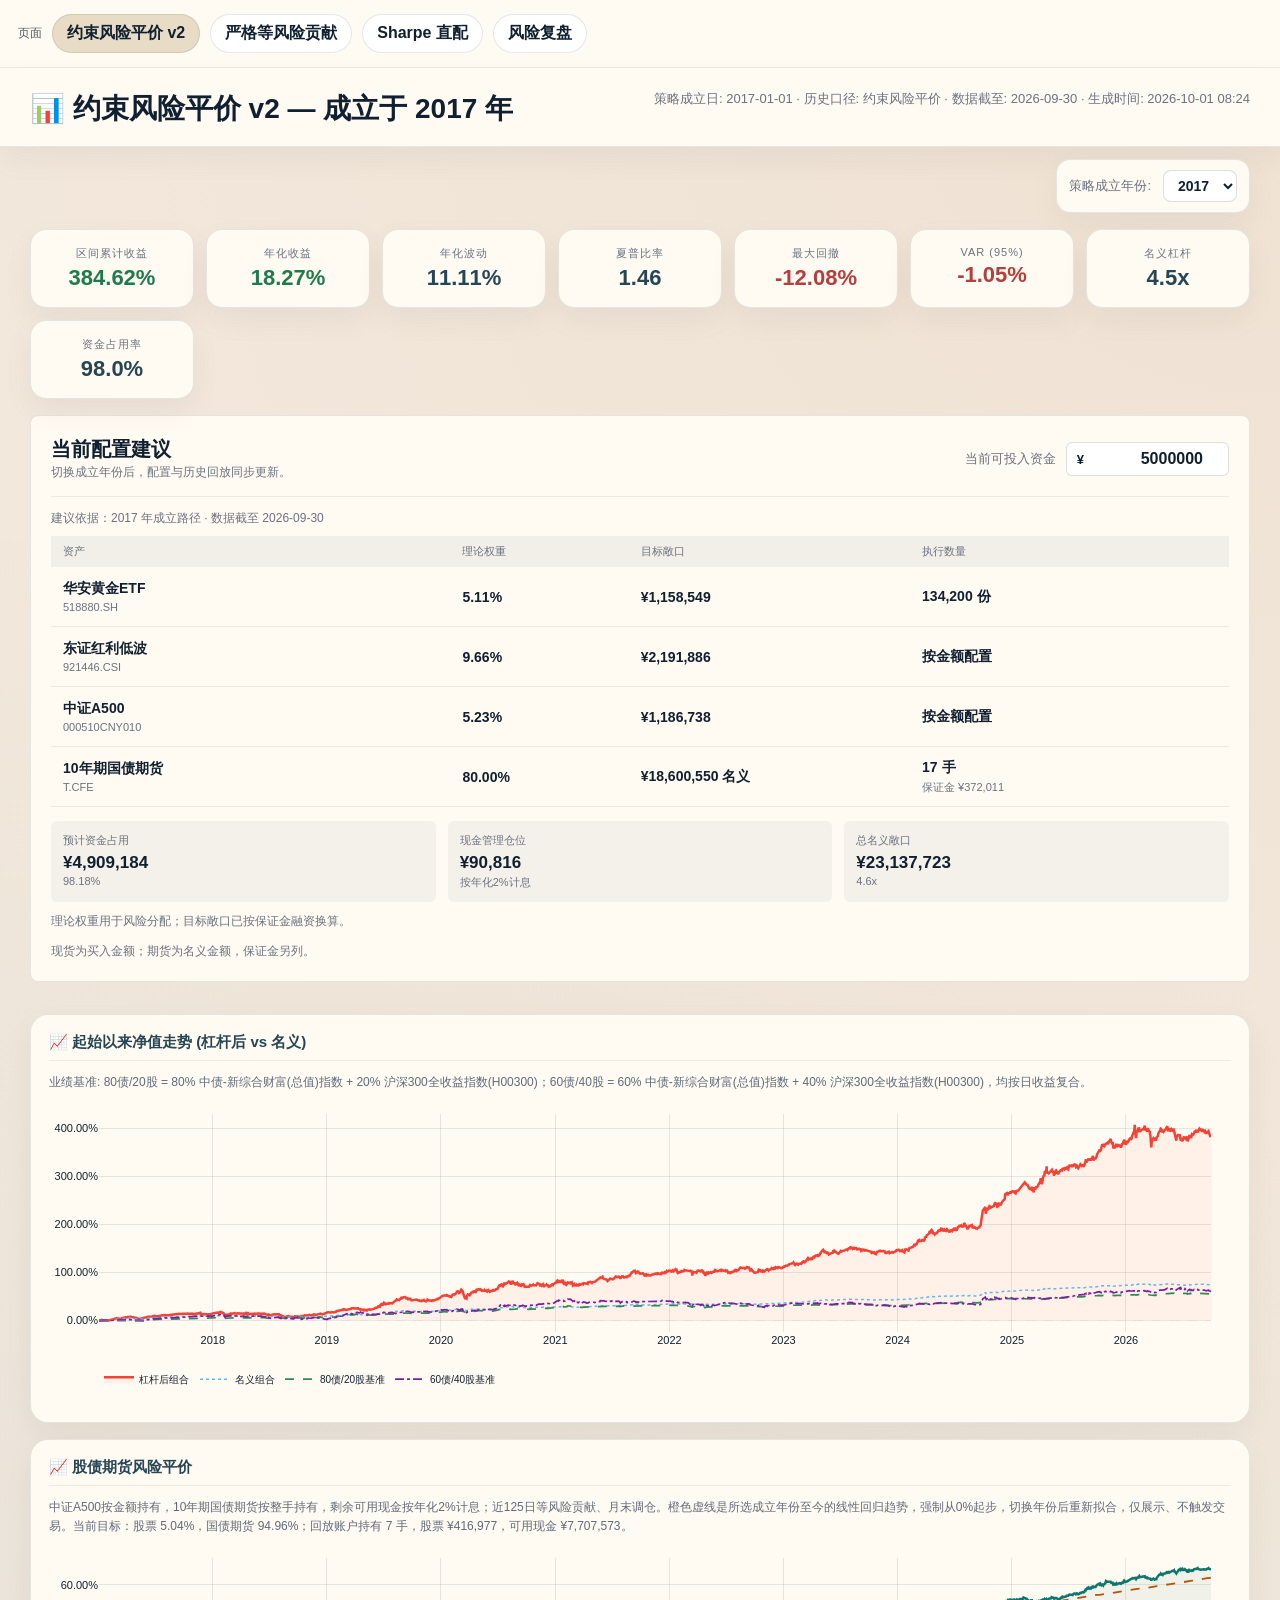
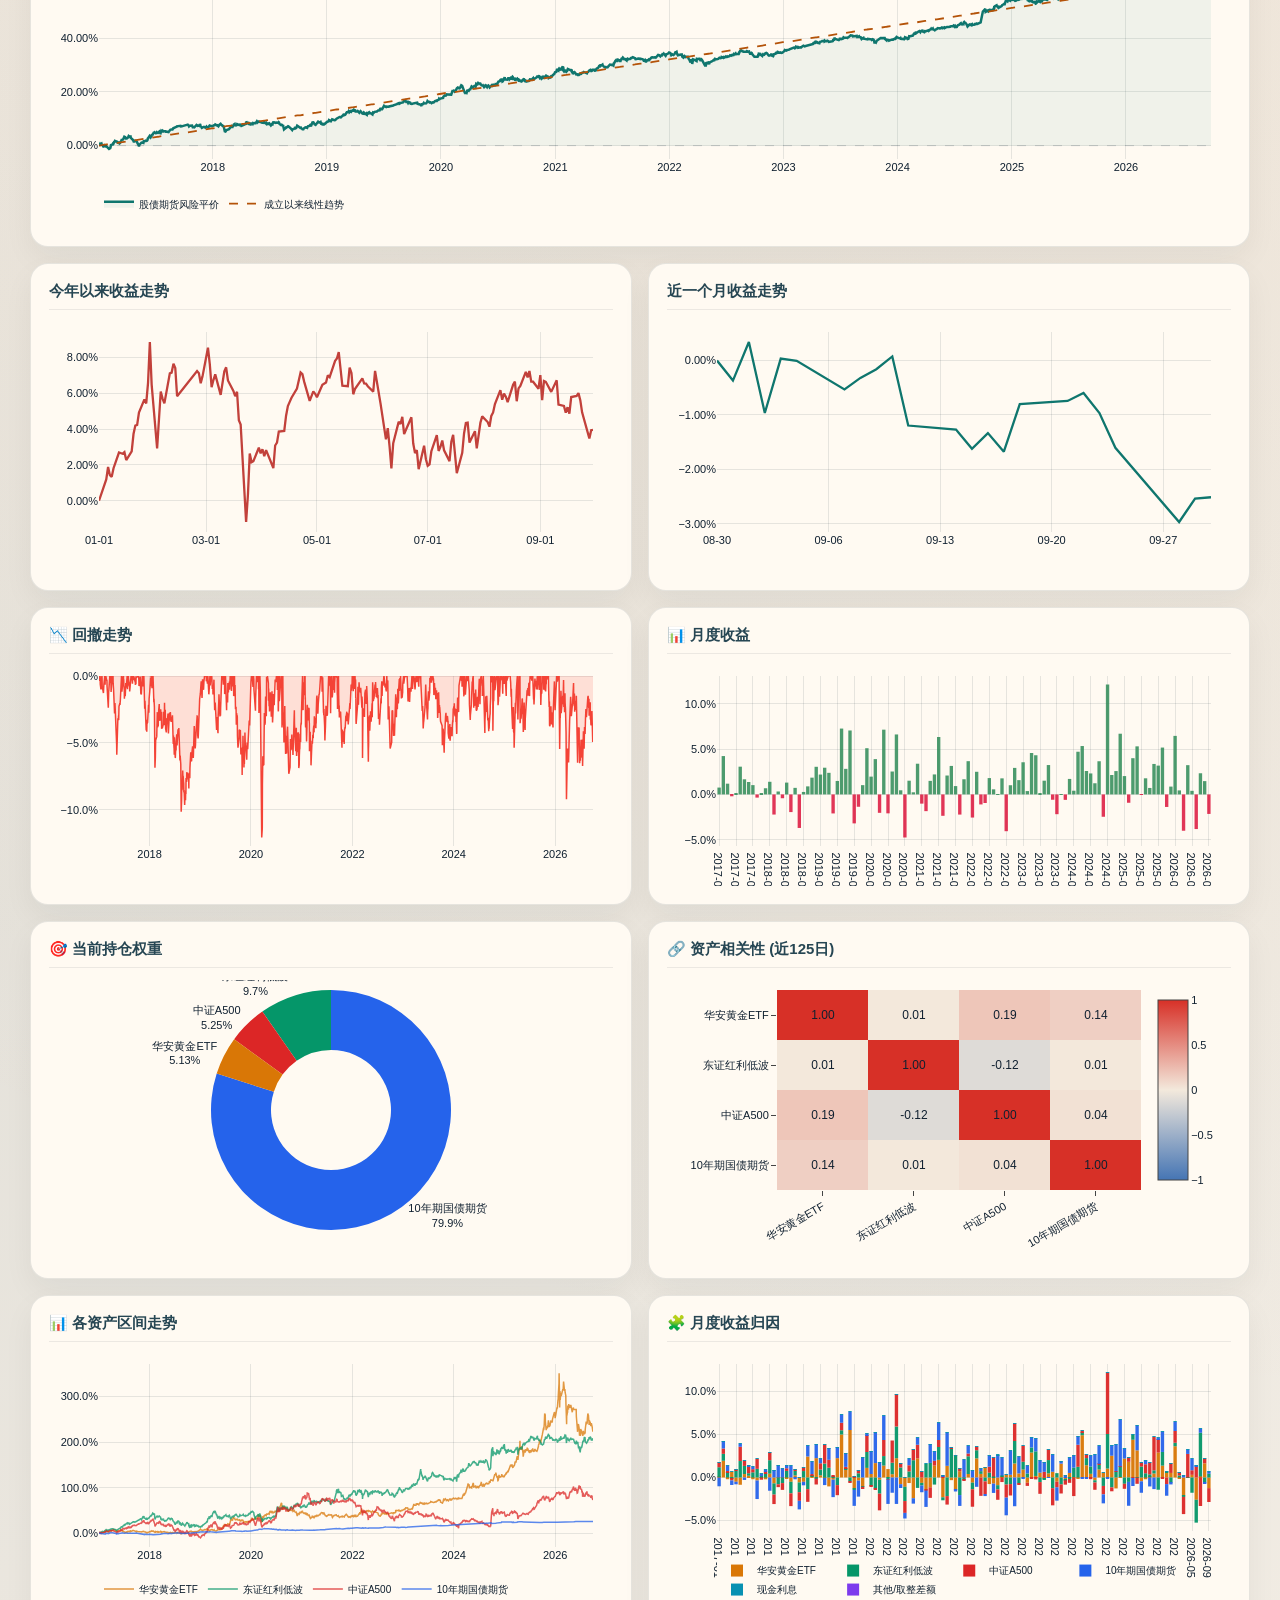
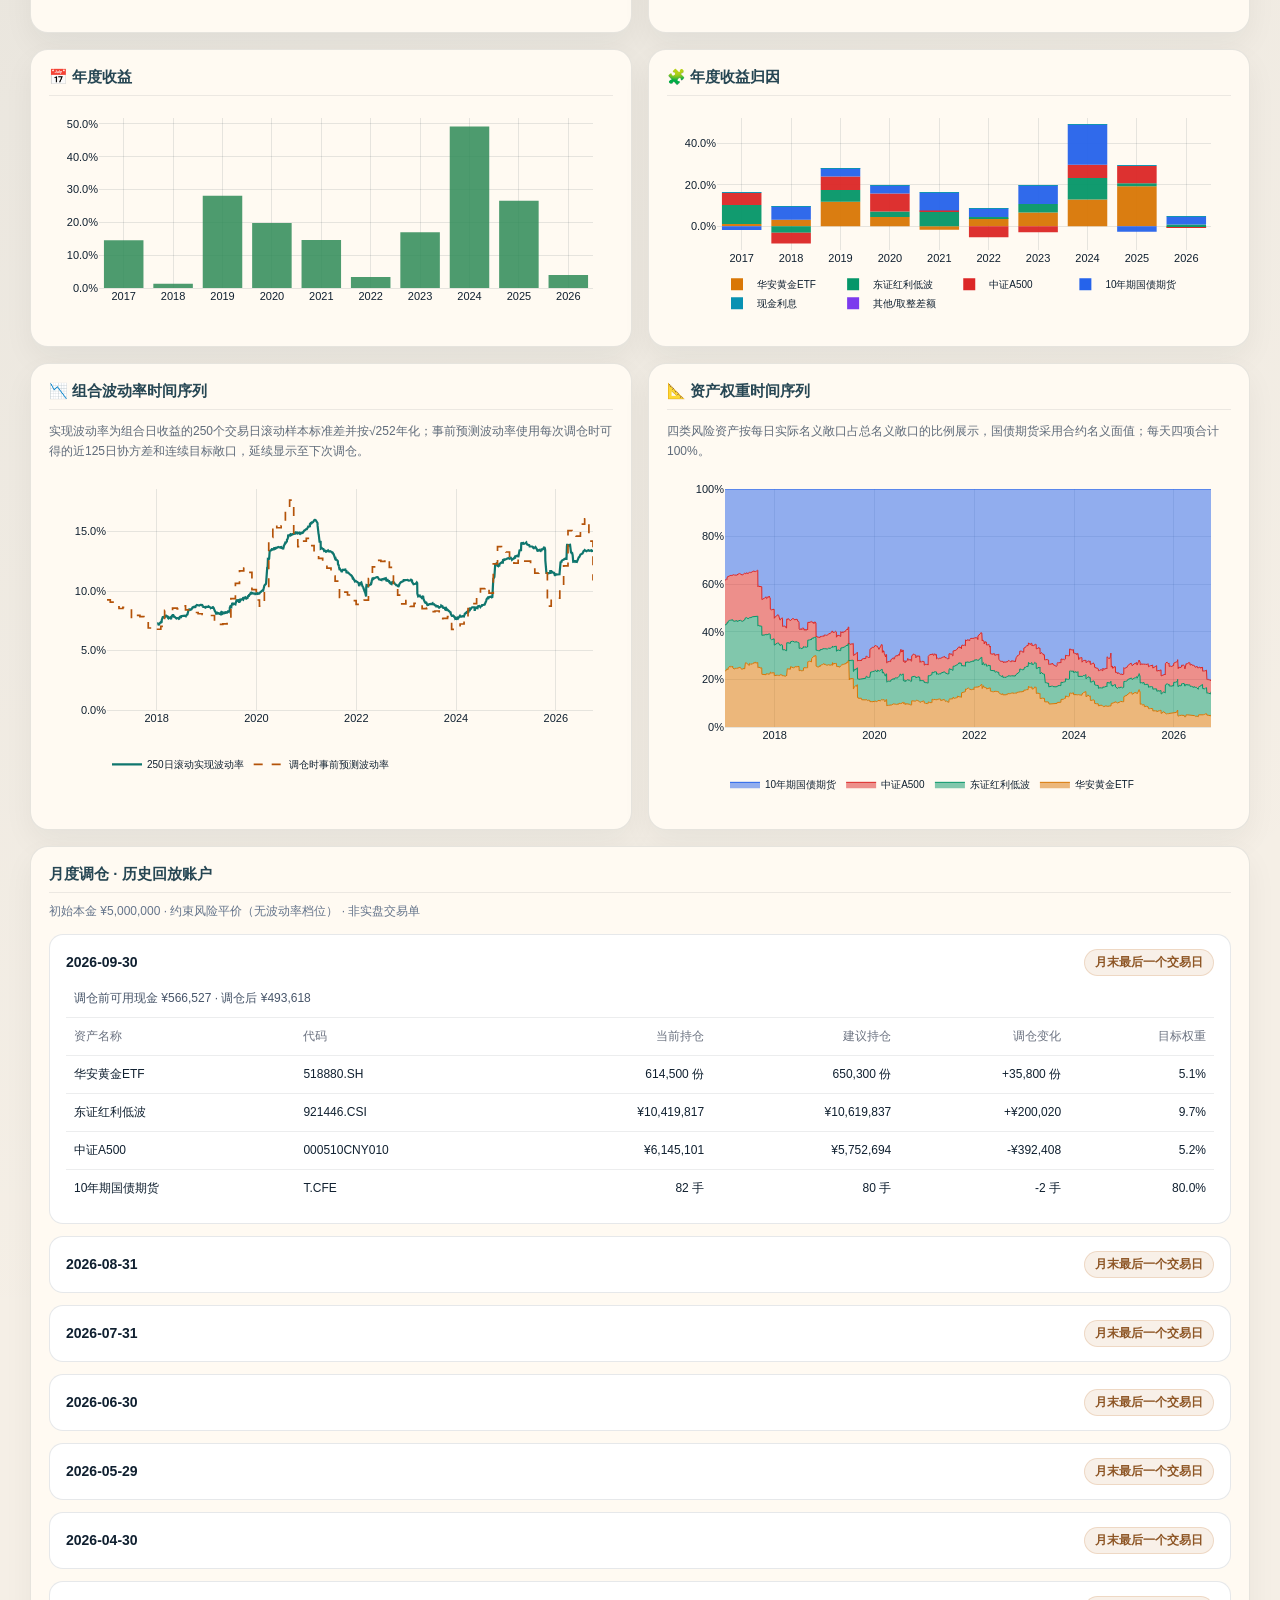
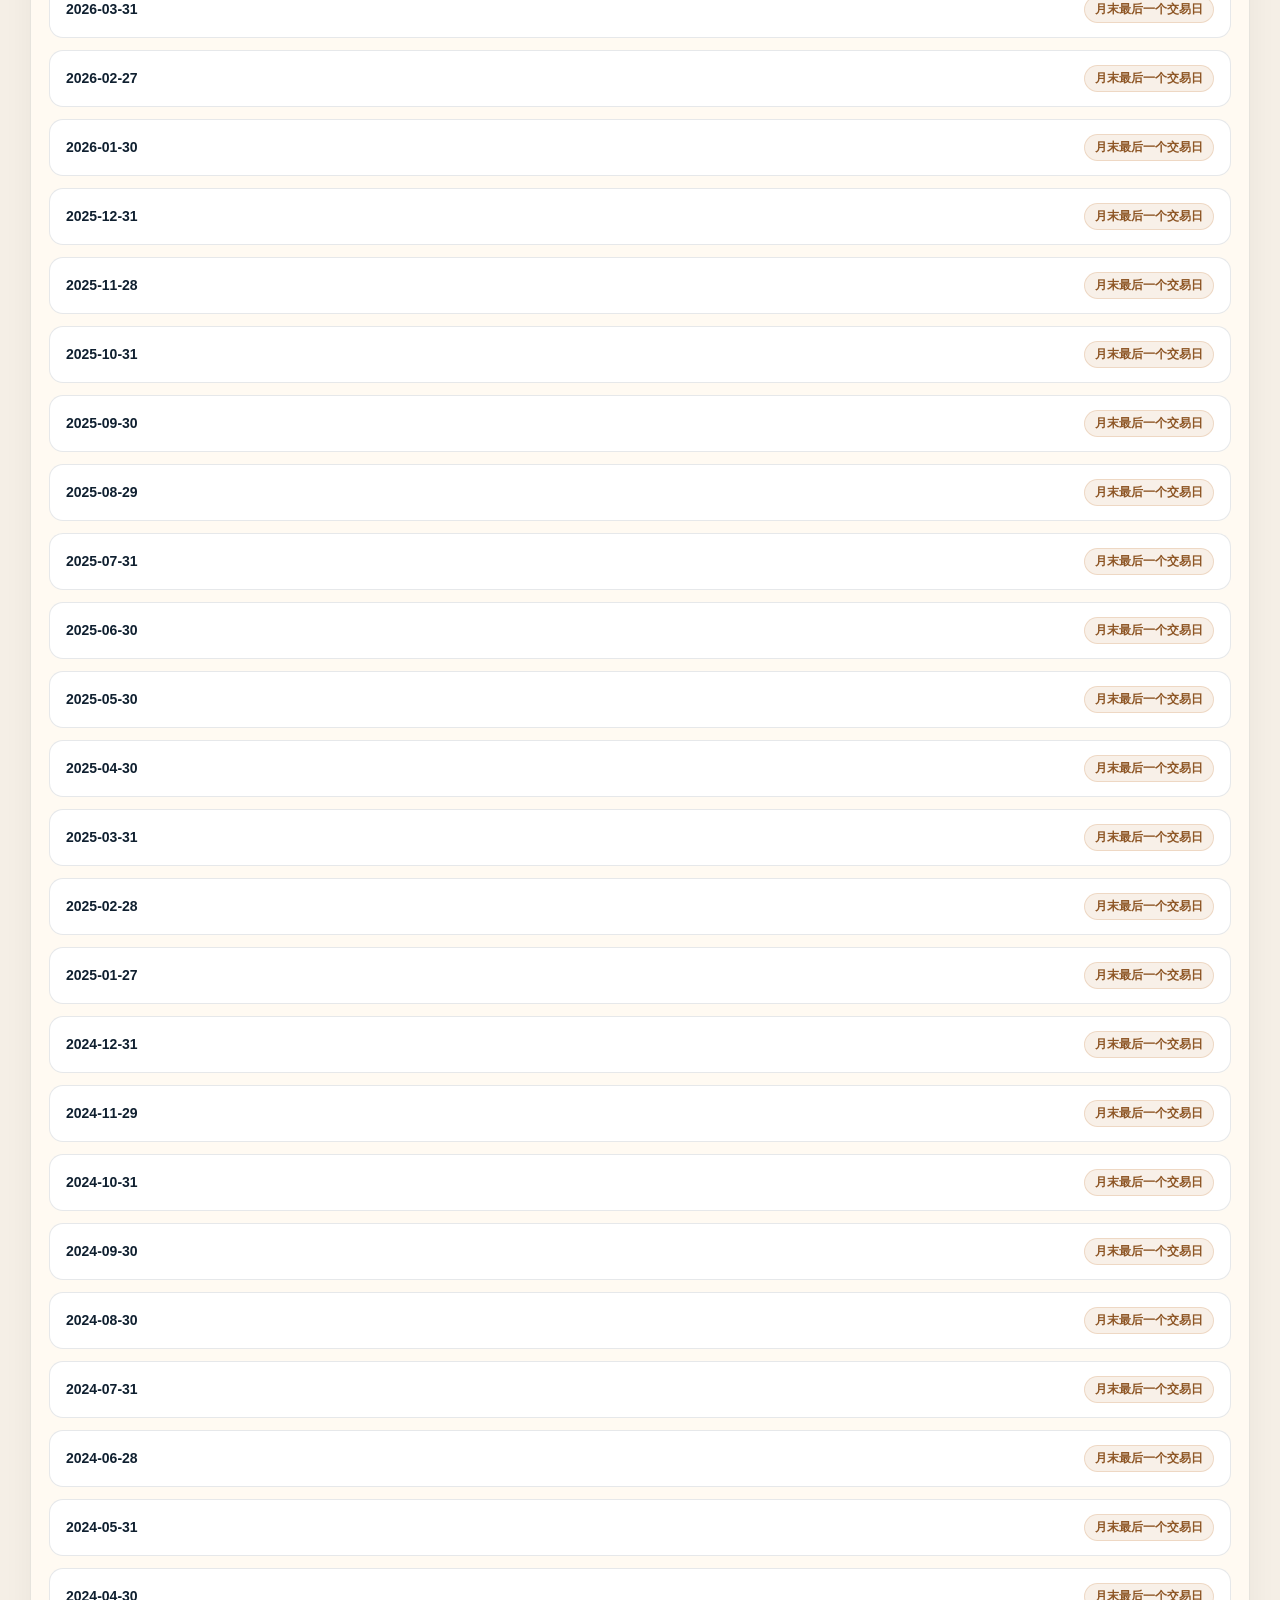
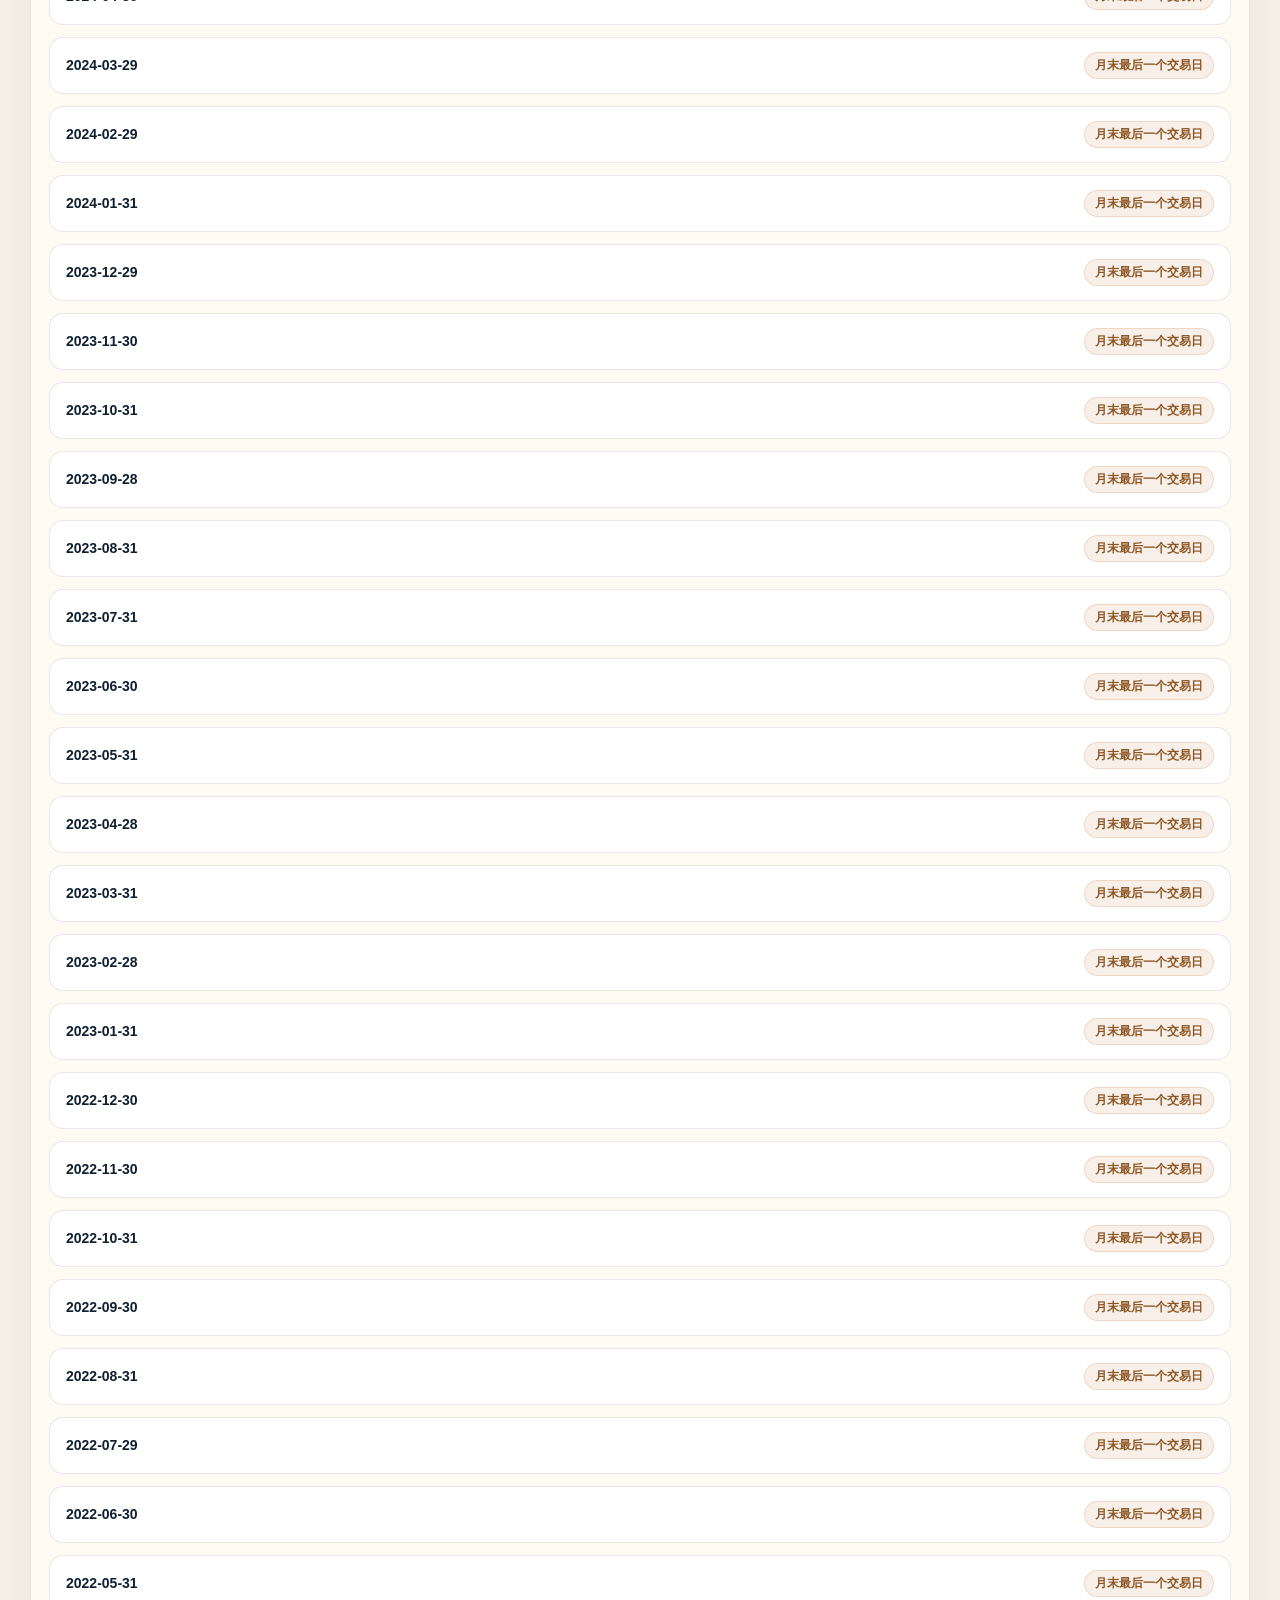
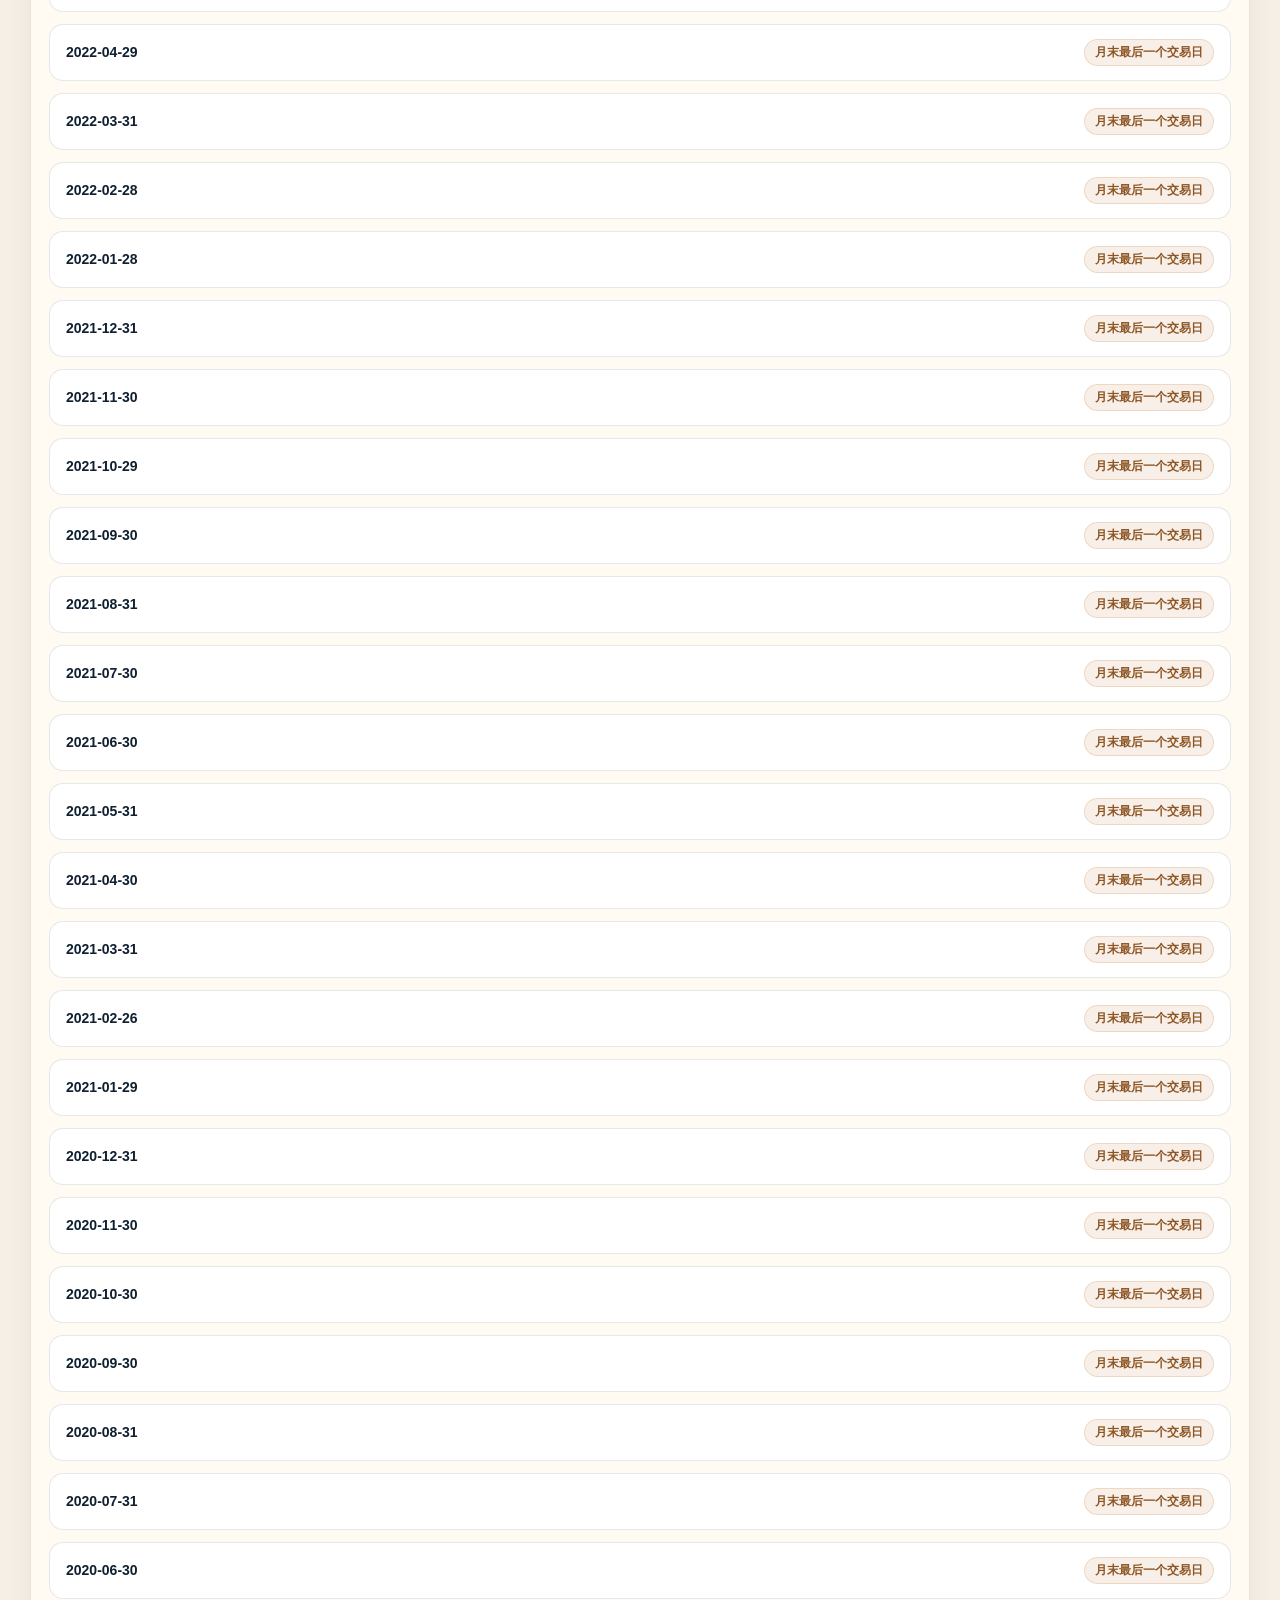
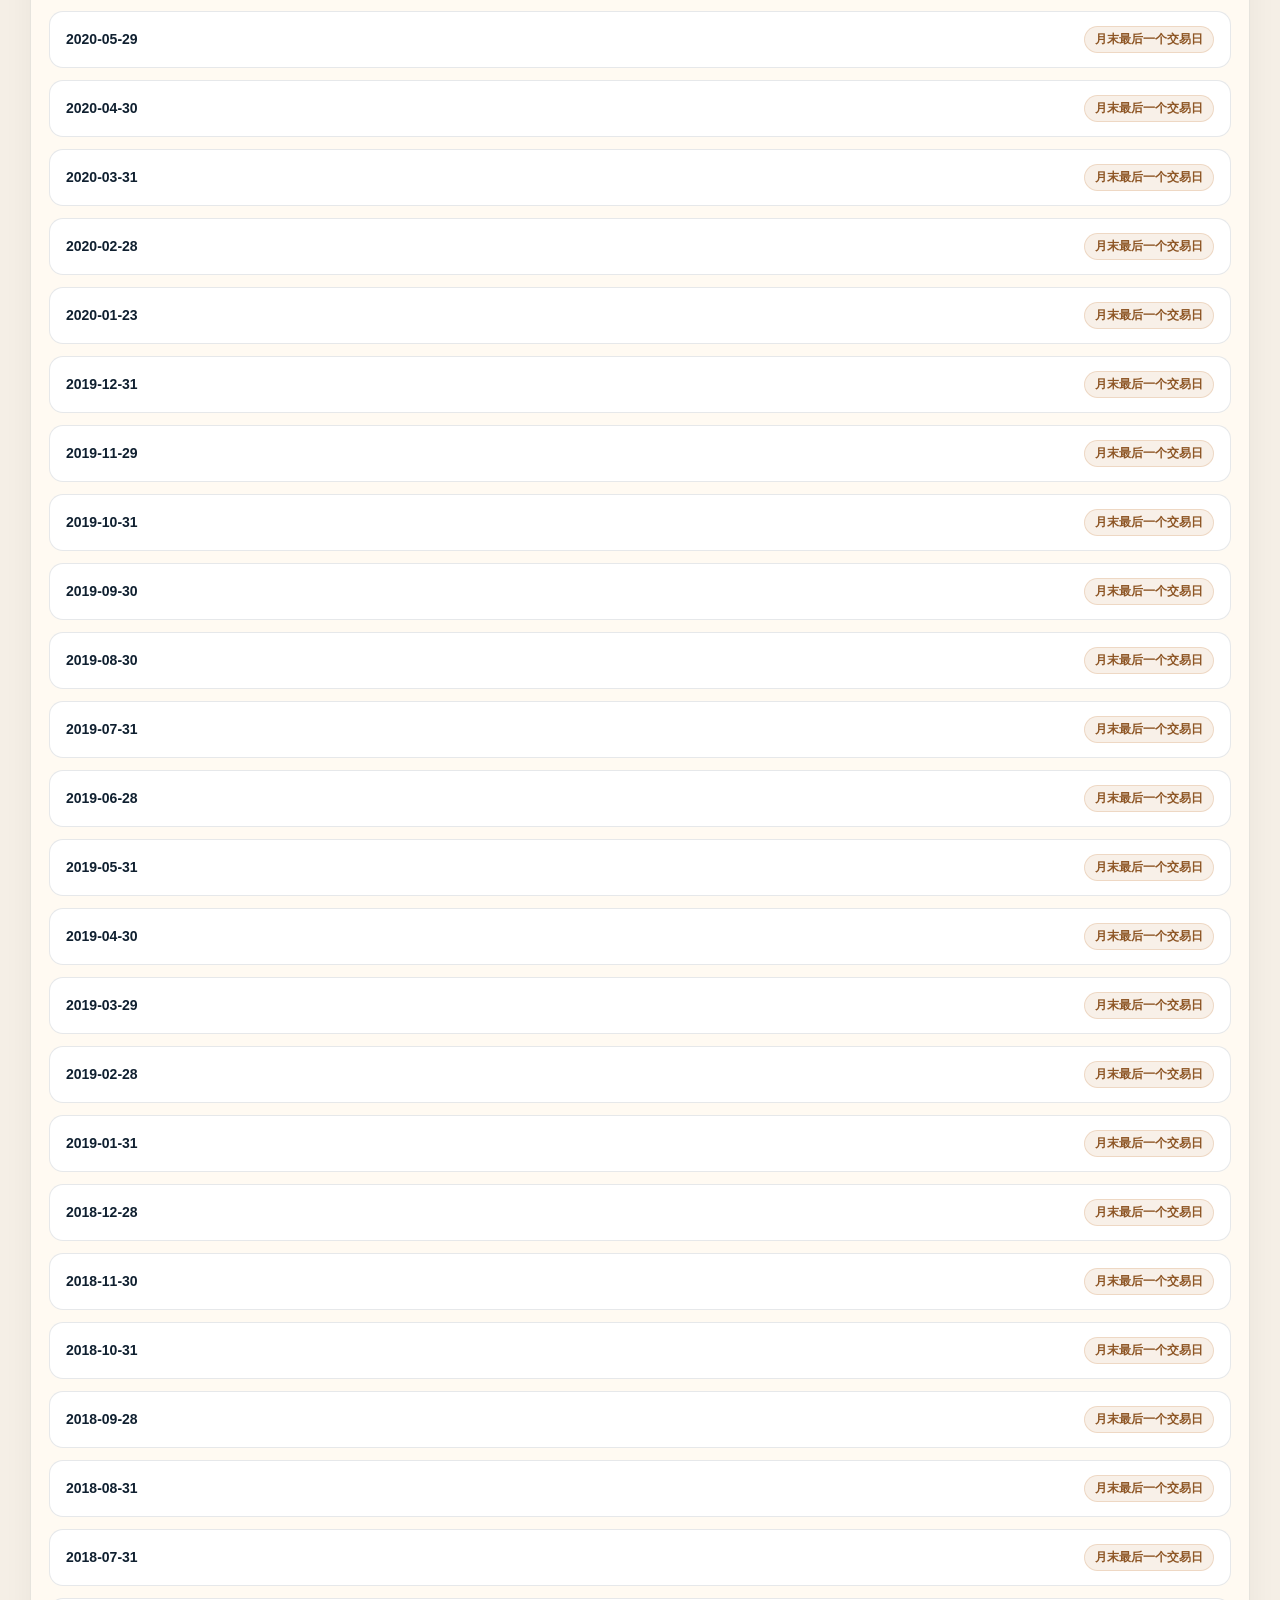
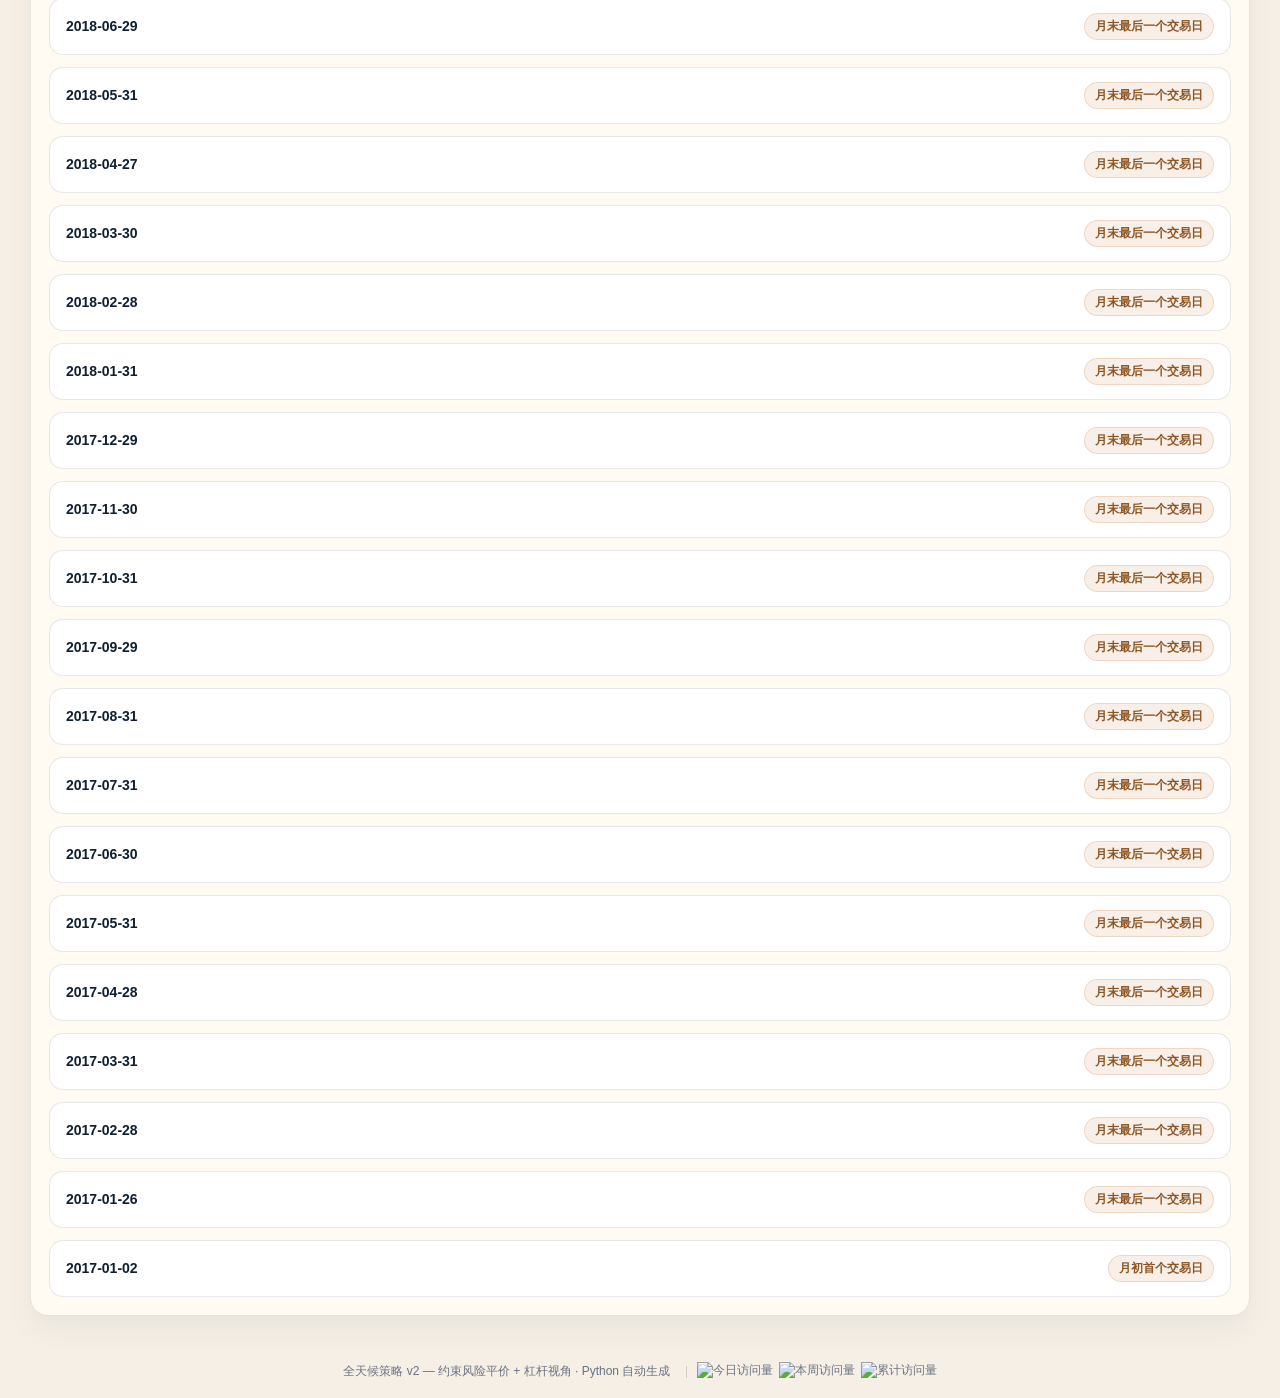
==== index.html @ e9e264de "Publish_AllWeather_dashboard" ====
<!DOCTYPE html>
<html lang="zh-CN">
<head>
    <meta charset="UTF-8">
    <link rel="icon" href="data:,">
    <meta name="viewport" content="width=device-width, initial-scale=1.0">
    <title>约束风险平价 — 成立于 2017 年</title>
    <link rel="preconnect" href="https://cdn.plot.ly" crossorigin>
    <script src="https://cdn.plot.ly/plotly-2.27.0.min.js" defer></script>
    <style>
        * { margin: 0; padding: 0; box-sizing: border-box; }
        body {
            font-family: -apple-system, BlinkMacSystemFont, 'Segoe UI', 'Microsoft YaHei', sans-serif;
            background:
                radial-gradient(circle at top right, rgba(188,108,37,.10), transparent 24%),
                radial-gradient(circle at left 20%, rgba(38,70,83,.08), transparent 20%),
                #f5efe6;
            color: #102030;
            min-height: 100vh;
            max-width: 100%;
            overflow-x: hidden;
        }
        .header {
            background: #fffaf2;
            padding: 22px 30px 18px;
            border-bottom: 1px solid rgba(16,32,48,0.10);
            display: flex;
            justify-content: space-between;
            align-items: flex-start;
            gap: 16px;
            flex-wrap: wrap;
            box-shadow: 0 12px 30px rgba(16,32,48,.05);
        }
        .header h1 {
            font-size: 28px;
            font-weight: 700;
            color: #102030;
        }
        .header .date {
            color: #6b7280;
            font-size: 13px;
        }
        .metrics-bar {
            display: grid;
            grid-template-columns: repeat(auto-fit, minmax(160px, 1fr));
            gap: 12px;
            padding: 16px 30px;
            background: transparent;
        }
        .dashboard-loading {
            margin: 0 30px 12px;
            padding: 10px 12px;
            border-left: 3px solid #264653;
            background: rgba(255,250,242,0.82);
            color: #52606d;
            font-size: 13px;
        }
        .metric {
            background: #fffaf2;
            border: 1px solid rgba(16,32,48,0.10);
            border-radius: 16px;
            padding: 16px;
            text-align: center;
            transition: transform 0.2s, border-color 0.2s, box-shadow 0.2s;
            box-shadow: 0 12px 30px rgba(16,32,48,.05);
        }
        .metric:hover {
            transform: translateY(-2px);
            border-color: rgba(188,108,37,.22);
            box-shadow: 0 16px 36px rgba(16,32,48,.07);
        }
        .metric .label {
            font-size: 11px;
            color: #6b7280;
            text-transform: uppercase;
            letter-spacing: 1px;
            margin-bottom: 4px;
        }
        .metric .value {
            font-size: 22px;
            font-weight: 700;
        }
        .metric .value.positive { color: #1f7a4c; }
        .metric .value.negative { color: #b43f3f; }
        .metric .value.neutral { color: #264653; }
        .dashboard {
            display: grid;
            grid-template-columns: minmax(0, 1fr) minmax(0, 1fr);
            gap: 16px;
            padding: 16px 30px 30px;
        }
        .card {
            background: #fffaf2;
            border: 1px solid rgba(16,32,48,0.10);
            border-radius: 18px;
            padding: 18px;
            overflow: hidden;
            transition: border-color 0.2s, box-shadow 0.2s;
            box-shadow: 0 12px 30px rgba(16,32,48,.05);
            min-width: 0;
        }
        .card:hover {
            border-color: rgba(188,108,37,.22);
            box-shadow: 0 16px 36px rgba(16,32,48,.07);
        }
        .card.full-width {
            grid-column: span 2;
        }
        .card h3 {
            font-size: 15px;
            font-weight: 600;
            color: #264653;
            margin-bottom: 12px;
            padding-bottom: 8px;
            border-bottom: 1px solid rgba(16,32,48,0.08);
        }
        .plotly-chart { width: 100%; min-width: 0; max-width: 100%; }
        .weight-history-chart { min-height: 340px; }
        .volatility-history-chart { min-height: 320px; }
        .dashboard > #rebalance-section {
            grid-column: 1 / -1;
            min-width: 0;
        }
        .chart-note {
            margin: 0 0 10px;
            color: #5f6b7a;
            font-size: 12px;
            line-height: 1.6;
        }
        .allocation-panel {
            margin: 0 30px 16px;
            padding: 20px;
            background: #fffaf2;
            border: 1px solid rgba(16,32,48,0.10);
            border-radius: 8px;
        }
        .allocation-toolbar {
            display: flex;
            justify-content: space-between;
            align-items: center;
            gap: 20px;
            padding-bottom: 14px;
            border-bottom: 1px solid rgba(16,32,48,0.08);
        }
        .allocation-toolbar h2 {
            font-size: 20px;
            color: #102030;
        }
        .allocation-subtitle,
        .allocation-meta,
        .allocation-note {
            color: #6b7280;
            font-size: 12px;
            line-height: 1.6;
        }
        .capital-input-label {
            display: flex;
            align-items: center;
            gap: 10px;
            color: #6b7280;
            font-size: 13px;
            white-space: nowrap;
        }
        .capital-input-wrap {
            display: flex;
            align-items: center;
            gap: 4px;
            padding: 7px 10px;
            background: #fff;
            border: 1px solid rgba(16,32,48,0.14);
            border-radius: 6px;
            color: #102030;
            font-weight: 700;
        }
        .capital-input-wrap input {
            width: 130px;
            border: 0;
            outline: 0;
            color: #102030;
            background: transparent;
            text-align: right;
            font-size: 16px;
            font-weight: 700;
        }
        .allocation-meta {
            padding: 12px 0 8px;
        }
        .volatility-control {
            display: flex;
            align-items: center;
            gap: 12px;
            padding-top: 14px;
        }
        .volatility-control-label {
            color: #6b7280;
            font-size: 12px;
            white-space: nowrap;
        }
        .volatility-segments {
            display: inline-grid;
            grid-template-columns: repeat(5, minmax(54px, auto));
            gap: 4px;
            padding: 4px;
            border: 1px solid rgba(16,32,48,0.12);
            border-radius: 7px;
            background: rgba(38,70,83,0.04);
        }
        .volatility-segments button {
            min-height: 32px;
            padding: 5px 10px;
            border: 0;
            border-radius: 5px;
            background: transparent;
            color: #52606d;
            font-size: 12px;
            font-weight: 600;
            cursor: pointer;
        }
        .volatility-segments button:hover {
            background: rgba(255,255,255,0.78);
        }
        .volatility-segments button.active {
            background: #264653;
            color: #fff;
            box-shadow: 0 2px 6px rgba(16,32,48,0.16);
        }
        .allocation-head,
        .allocation-row {
            display: grid;
            grid-template-columns: minmax(170px, 1.3fr) minmax(90px, .55fr) minmax(150px, .9fr) minmax(150px, 1fr);
            gap: 16px;
            align-items: center;
        }
        .allocation-head {
            padding: 8px 12px;
            background: rgba(38,70,83,0.06);
            color: #6b7280;
            font-size: 11px;
        }
        .allocation-row {
            min-height: 60px;
            padding: 10px 12px;
            border-bottom: 1px solid rgba(16,32,48,0.08);
        }
        .allocation-asset,
        .allocation-cell {
            min-width: 0;
        }
        .allocation-asset strong,
        .allocation-cell strong {
            display: block;
            color: #102030;
            font-size: 14px;
        }
        .allocation-asset span,
        .allocation-execution span {
            display: block;
            margin-top: 3px;
            color: #6b7280;
            font-size: 11px;
            font-weight: 400;
        }
        .allocation-summary {
            display: grid;
            grid-template-columns: repeat(3, 1fr);
            gap: 12px;
            margin-top: 14px;
        }
        .allocation-summary.with-volatility {
            grid-template-columns: repeat(4, 1fr);
        }
        .allocation-summary > div {
            padding: 12px;
            background: rgba(38,70,83,0.05);
            border-radius: 6px;
        }
        .allocation-summary span,
        .allocation-summary small {
            display: block;
            color: #6b7280;
            font-size: 11px;
        }
        .allocation-summary strong {
            display: inline-block;
            margin: 5px 6px 2px 0;
            color: #102030;
            font-size: 17px;
        }
        .allocation-note {
            margin-top: 10px;
        }
        .footer {
            text-align: center;
            padding: 16px;
            color: #6b7280;
            font-size: 12px;
        }
        .rebalance-list {
            display: flex;
            flex-direction: column;
            gap: 12px;
        }
        .rebalance-context {
            margin: -2px 0 14px;
            color: #64748b;
            font-size: 12px;
        }
        .rebalance-cash {
            padding: 0 8px 10px;
            color: #475569;
            font-size: 12px;
        }
        .rebalance-entry {
            border: 1px solid rgba(16,32,48,0.10);
            border-radius: 14px;
            background: #fff;
            overflow: hidden;
        }
        .rebalance-entry summary {
            list-style: none;
            cursor: pointer;
            display: flex;
            justify-content: space-between;
            align-items: center;
            gap: 12px;
            padding: 14px 16px;
            font-size: 14px;
            font-weight: 600;
            color: #102030;
        }
        .rebalance-entry summary::-webkit-details-marker {
            display: none;
        }
        .rebalance-trigger {
            font-size: 12px;
            color: #8d5524;
            background: rgba(188,108,37,0.10);
            border: 1px solid rgba(188,108,37,0.18);
            border-radius: 999px;
            padding: 4px 10px;
            white-space: nowrap;
        }
        .rebalance-content {
            padding: 0 16px 16px;
            max-width: 100%;
            overflow-x: auto;
            -webkit-overflow-scrolling: touch;
        }
        .rebalance-table {
            width: 100%;
            border-collapse: collapse;
            font-size: 12px;
        }
        .rebalance-table th,
        .rebalance-table td {
            padding: 10px 8px;
            border-top: 1px solid rgba(16,32,48,0.08);
            text-align: right;
            white-space: nowrap;
        }
        .rebalance-table th {
            color: #6b7280;
            font-weight: 500;
        }
        .rebalance-table td:first-child,
        .rebalance-table td:nth-child(2),
        .rebalance-table th:first-child,
        .rebalance-table th:nth-child(2) {
            text-align: left;
        }
        .empty-state {
            color: #6b7280;
            font-size: 13px;
        }
        @media (max-width: 900px) {
            .decision-stack {
                display: flex;
                flex-direction: column;
            }
            .decision-stack .header { order: 1; }
            .decision-stack .year-control-row { order: 2; }
            .decision-stack .allocation-panel { order: 3; }
            .decision-stack .dashboard-loading { order: 4; }
            .decision-stack .metrics-bar { order: 5; }
            .header {
                padding: 12px 16px 10px;
                gap: 4px;
            }
            .header h1 {
                font-size: 22px;
                line-height: 1.25;
            }
            .header .date {
                display: none;
            }
            .year-control-row {
                padding: 8px 16px 0 !important;
            }
            .year-control-row > div {
                padding: 6px 10px !important;
            }
            .dashboard {
                grid-template-columns: minmax(0, 1fr);
                padding: 16px;
            }
            .metrics-bar {
                padding: 16px;
            }
            .card.full-width {
                grid-column: auto;
            }
            .allocation-panel {
                margin: 8px 16px 0;
                padding: 12px 16px;
            }
            .allocation-toolbar {
                align-items: flex-start;
                flex-direction: column;
                gap: 8px;
                padding-bottom: 8px;
            }
            .allocation-toolbar h2 {
                font-size: 18px;
            }
            .allocation-subtitle {
                display: none;
            }
            .capital-input-label {
                width: 100%;
                justify-content: space-between;
            }
            .allocation-head {
                display: none;
            }
            .volatility-control {
                align-items: stretch;
                flex-direction: column;
                gap: 6px;
            }
            .volatility-segments {
                width: 100%;
                grid-template-columns: repeat(5, minmax(0, 1fr));
            }
            .volatility-segments button {
                min-width: 0;
                padding: 5px 3px;
            }
            .allocation-row {
                grid-template-columns: minmax(88px, 1.15fr) repeat(3, minmax(0, 1fr));
                gap: 6px;
                min-height: 48px;
                padding: 6px 2px;
            }
            .allocation-asset {
                grid-column: auto;
            }
            .allocation-asset strong,
            .allocation-cell strong {
                font-size: 11px;
                line-height: 1.25;
            }
            .allocation-asset span,
            .allocation-execution span {
                font-size: 9px;
            }
            .allocation-cell::before {
                content: attr(data-label);
                display: block;
                margin-bottom: 3px;
                color: #6b7280;
                font-size: 9px;
            }
            .allocation-summary {
                grid-template-columns: 1fr;
            }
            .allocation-summary.with-volatility {
                grid-template-columns: repeat(2, minmax(0, 1fr));
            }
        }
    </style>
<link rel="stylesheet" href="assets/visitor-stats.css" data-site-visitor-stats-style="v1">
</head>
<body>

<div class="strategy-variant-nav" style="display:flex;gap:10px;align-items:center;flex-wrap:wrap;padding:14px 18px;background:#fffaf2;color:#102030;border-bottom:1px solid rgba(16,32,48,.08);box-shadow:0 10px 24px rgba(16,32,48,.04);">
  <span style="font-size:12px;opacity:.72;">页面</span>
  <a href="./" style="text-decoration:none;padding:8px 14px;border-radius:999px;background:#e9dcc6;border:1px solid rgba(16,32,48,.10);color:#102030;font-weight:600;">约束风险平价 v2</a>
  <a href="./strict-risk-parity/" style="text-decoration:none;padding:8px 14px;border-radius:999px;background:#fff;border:1px solid rgba(16,32,48,.10);color:#102030;font-weight:600;">严格等风险贡献</a>
  <a href="./sharpe/" style="text-decoration:none;padding:8px 14px;border-radius:999px;background:#fff;border:1px solid rgba(16,32,48,.10);color:#102030;font-weight:600;">Sharpe 直配</a>
  <a href="./risk-review/" style="text-decoration:none;padding:8px 14px;border-radius:999px;background:#fff;border:1px solid rgba(16,32,48,.10);color:#102030;font-weight:600;">风险复盘</a>
</div>


<div class="decision-stack">
<div class="header">
    <h1 id="dashboard-title">📊 约束风险平价 v2 — 成立于 2017 年</h1>
    <div id="dashboard-date" class="date">
        策略成立日: 2017-01-01 · 数据截至: 2026-09-30 · 生成时间: 2026-10-01 08:24
    </div>
</div>

<div class="year-control-row" style="padding: 12px 30px 0; display: flex; justify-content: flex-end;">
    <div style="display: flex; align-items: center; gap: 12px; background: #fffaf2; border: 1px solid rgba(16,32,48,0.10); border-radius: 14px; padding: 10px 12px; box-shadow: 0 12px 30px rgba(16,32,48,.05);">
        <span style="color: #6b7280; font-size: 13px;">策略成立年份:</span>
        <select id="calc-year" style="background: #fff; border: 1px solid rgba(16,32,48,0.14); color: #102030; padding: 6px 10px; border-radius: 8px; font-size: 14px; font-weight: 700;">
            <option value="2017" selected>2017</option><option value="2018" >2018</option><option value="2019" >2019</option><option value="2020" >2020</option><option value="2021" >2021</option><option value="2022" >2022</option><option value="2023" >2023</option><option value="2024" >2024</option><option value="2025" >2025</option><option value="2026" >2026</option>
        </select>
    </div>
</div>

<div id="metrics-section" class="metrics-bar">
    <div class="metric">
        <div class="label">区间累计收益</div>
        <div class="value positive">0.99%</div>
    </div>
    <div class="metric">
        <div class="label">年化收益</div>
        <div class="value positive">1.37%</div>
    </div>
    <div class="metric">
        <div class="label">年化波动</div>
        <div class="value neutral">13.84%</div>
    </div>
    <div class="metric">
        <div class="label">夏普比率</div>
        <div class="value neutral">-0.05</div>
    </div>
    <div class="metric">
        <div class="label">最大回撤</div>
        <div class="value negative">-9.10%</div>
    </div>
    <div class="metric">
        <div class="label">VaR (95%)</div>
        <div class="value negative">-1.26%</div>
    </div>
    <div class="metric">
        <div class="label">名义杠杆</div>
        <div class="value neutral">4.6x</div>
    </div>
    <div class="metric">
        <div class="label">资金占用率</div>
        <div class="value neutral">98.1%</div>
    </div>
</div>
<div id="dashboard-loading" class="dashboard-loading" hidden>正在加载历史数据...</div>


<section class="allocation-panel">
    <div class="allocation-toolbar">
        <div>
            <h2>当前配置建议</h2>
            <div class="allocation-subtitle">切换成立年份后，配置与历史回放同步更新。</div>
        </div>
        <label class="capital-input-label">
            <span>当前可投入资金</span>
            <span class="capital-input-wrap">¥ <input id="calc-capital" type="number" min="1" step="10000" value="5000000"></span>
        </label>
    </div>

    <div id="calc-meta" class="allocation-meta"></div>
    <div class="allocation-head">
        <span>资产</span><span>理论权重</span><span>目标敞口</span><span>执行数量</span>
    </div>
    <div id="calc-results"></div>
    <div class="allocation-summary ">
        <div><span>预计资金占用</span><strong id="calc-margin-occupy">¥0</strong><small id="calc-margin-ratio">0%</small></div>
        <div><span>现金管理仓位</span><strong id="calc-remaining-cash">¥0</strong><small>按年化2%计息</small></div>
        <div><span>总名义敞口</span><strong id="calc-total-nominal">¥0</strong><small id="calc-nominal-leverage">0.0x</small></div>

    </div>
    <div class="allocation-note">理论权重用于风险分配；目标敞口已按保证金融资换算。</div>
    <div class="allocation-note">现货为买入金额；期货为名义金额，保证金另列。</div>

</section>

</div>

<div class="dashboard">
    <!-- 1. 净值曲线 -->
    <div class="card full-width">
        <h3>📈 起始以来净值走势 (杠杆后 vs 名义)</h3>
        <div id="benchmark-note" style="font-size: 12px; line-height: 1.6; color: #5f6b7a; margin: 2px 0 12px 0;">业绩基准: 80债/20股 = 80% 中债-新综合财富(总值)指数 + 20% 沪深300全收益指数(H00300)；60债/40股 = 60% 中债-新综合财富(总值)指数 + 40% 沪深300全收益指数(H00300)，均按日收益复合。</div>
        <div id="chart-nav" class="plotly-chart"></div>
    </div>

    <div class="card full-width">
        <h3>📈 股债期货风险平价</h3>
        <div id="equity-bond-futures-note" style="font-size: 12px; line-height: 1.6; color: #5f6b7a; margin: 2px 0 12px 0;"></div>
        <div id="chart-equity-bond-futures" class="plotly-chart"></div>
    </div>

    <div class="card">
        <h3>今年以来收益走势</h3>
        <div id="chart-ytd-return" class="plotly-chart"></div>
    </div>
    <div class="card">
        <h3>近一个月收益走势</h3>
        <div id="chart-month-return" class="plotly-chart"></div>
    </div>

    <!-- 2. 回撤 -->
    <div class="card">
        <h3>📉 回撤走势</h3>
        <div id="chart-drawdown" class="plotly-chart"></div>
    </div>

    <!-- 3. 月度收益 -->
    <div class="card">
        <h3>📊 月度收益</h3>
        <div id="chart-monthly" class="plotly-chart"></div>
    </div>

    <!-- 4. 权重配比 -->
    <div class="card">
        <h3>🎯 当前持仓权重</h3>
        <div id="chart-weights" class="plotly-chart"></div>
    </div>

    <!-- 5. 相关性矩阵 -->
    <div class="card">
        <h3>🔗 资产相关性 (近125日)</h3>
        <div id="chart-corr" class="plotly-chart"></div>
    </div>

    <!-- 6. 各资产区间表现 -->
    <div class="card">
        <h3>📊 各资产区间走势</h3>
        <div id="chart-assets" class="plotly-chart"></div>
    </div>

    <!-- 7. 月度归因 -->
    <div class="card">
        <h3>🧩 月度收益归因</h3>
        <div id="chart-attribution" class="plotly-chart"></div>
    </div>
    <div class="card">
        <h3>📅 年度收益</h3>
        <div id="chart-yearly" class="plotly-chart"></div>
    </div>
    <div class="card">
        <h3>🧩 年度收益归因</h3>
        <div id="chart-yearly-attribution" class="plotly-chart"></div>
    </div>
    <div class="card">
        <h3>📉 组合波动率时间序列</h3>
        <div class="chart-note">实现波动率为组合日收益的250个交易日滚动样本标准差并按√252年化；事前预测波动率使用每次调仓时可得的近125日协方差和连续目标敞口，延续显示至下次调仓。</div>
        <div id="chart-volatility-history" class="plotly-chart volatility-history-chart"></div>
    </div>
    <div class="card">
        <h3>📐 资产权重时间序列</h3>
        <div class="chart-note">四类风险资产按每日实际名义敞口占总名义敞口的比例展示，国债期货采用合约名义面值；每天四项合计100%。</div>
        <div id="chart-weight-history" class="plotly-chart weight-history-chart"></div>
    </div>
    <div id="rebalance-section">

        <div class="card full-width">
            <h3>🔁 月度调仓建议</h3>
            <div class="empty-state">正在加载所选历史场景...</div>
        </div>

    </div>
</div>

<div class="footer">
    全天候策略 v2 — 约束风险平价 + 杠杆视角 · Python 自动生成
</div>

<script>
    var plotBg = '#fffaf2';
    var paperBg = '#fffaf2';
    var gridColor = 'rgba(16,32,48,0.10)';
    var fontColor = '#102030';
    var baseLayout = {
        paper_bgcolor: paperBg,
        plot_bgcolor: plotBg,
        font: { color: fontColor, size: 11 },
        margin: { t: 10, b: 40, l: 50, r: 20 },
        xaxis: { gridcolor: gridColor, zerolinecolor: gridColor },
        yaxis: { gridcolor: gridColor, zerolinecolor: gridColor },
        legend: { orientation: 'h', y: -0.15, font: { size: 10 } },
    };

</script>

<script>
    const dashboardDataManifest = {"strategy_mode": "constrained", "default_year": "2017", "default_scenario": "base", "data_version": "20261001082400214475", "year_urls": {"2017": {"base": "data/risk-parity/2017.json"}, "2018": {"base": "data/risk-parity/2018.json"}, "2019": {"base": "data/risk-parity/2019.json"}, "2020": {"base": "data/risk-parity/2020.json"}, "2021": {"base": "data/risk-parity/2021.json"}, "2022": {"base": "data/risk-parity/2022.json"}, "2023": {"base": "data/risk-parity/2023.json"}, "2024": {"base": "data/risk-parity/2024.json"}, "2025": {"base": "data/risk-parity/2025.json"}, "2026": {"base": "data/risk-parity/2026.json"}}, "benchmark_url": "data/common/benchmark.json", "equity_bond_year_urls": {"2017": "data/common/equity-bond-futures/2017.json", "2018": "data/common/equity-bond-futures/2018.json", "2019": "data/common/equity-bond-futures/2019.json", "2020": "data/common/equity-bond-futures/2020.json", "2021": "data/common/equity-bond-futures/2021.json", "2022": "data/common/equity-bond-futures/2022.json", "2023": "data/common/equity-bond-futures/2023.json", "2024": "data/common/equity-bond-futures/2024.json", "2025": "data/common/equity-bond-futures/2025.json", "2026": "data/common/equity-bond-futures/2026.json"}};
    const embeddedYearPayloads = {"2017": {}, "2018": {}, "2019": {}, "2020": {}, "2021": {}, "2022": {}, "2023": {}, "2024": {}, "2025": {}, "2026": {}};
    const calculatorPayloads = {"2017": {"latest_date": "2026-09-30", "latest_scaled_weights": {"518880.SH": 0.23168252753679855, "921446.CSI": 0.43837720984711076, "000510CNY010": 0.23734767002349808, "T.CFE": 3.629629629629629}, "latest_target_weights": {"518880.SH": 0.0510647203550495, "921446.CSI": 0.09662191563977139, "000510CNY010": 0.052313364005179185, "T.CFE": 0.8}, "latest_target_risk_contributions": {"518880.SH": 0.26640771339614583, "921446.CSI": 0.2706843308360203, "000510CNY010": 0.26505681990242774, "T.CFE": 0.19785113586540623}, "latest_covariance_matrix": [[0.04362182256054879, 0.00021101483240419091, 0.009090665106348256, 0.00035619303288533365], [0.00021101483240419091, 0.018580491419302653, -0.003771856370506085, 8.433735504433183e-06], [0.009090665106348256, -0.003771856370506085, 0.052079588611708943, 0.00012189702271393796], [0.00035619303288533365, 8.433735504433183e-06, 0.00012189702271393796, 0.00014654265594016006]], "latest_base_forecast_volatility": 0.10895076038571051, "latest_volatility_scale": 1.0, "volatility_target": null, "latest_prices": {"518880.SH": 8.633, "921446.CSI": 6250.64, "000510CNY010": 7848.15, "T.CFE": 109.415}}, "2018": {"latest_date": "2026-09-30", "latest_scaled_weights": {"518880.SH": 0.23168252752933027, "921446.CSI": 0.43837720985105705, "000510CNY010": 0.23734767002702026, "T.CFE": 3.6296296296296284}, "latest_target_weights": {"518880.SH": 0.051064720353403426, "921446.CSI": 0.09662191564064117, "000510CNY010": 0.0523133640059555, "T.CFE": 0.8}, "latest_target_risk_contributions": {"518880.SH": 0.2664077133830224, "921446.CSI": 0.27068433084181653, "000510CNY010": 0.2650568199095494, "T.CFE": 0.1978511358656118}, "latest_covariance_matrix": [[0.04362182256054879, 0.00021101483240419091, 0.009090665106348256, 0.00035619303288533365], [0.00021101483240419091, 0.018580491419302653, -0.003771856370506085, 8.433735504433183e-06], [0.009090665106348256, -0.003771856370506085, 0.052079588611708943, 0.00012189702271393796], [0.00035619303288533365, 8.433735504433183e-06, 0.00012189702271393796, 0.00014654265594016006]], "latest_base_forecast_volatility": 0.1089507603854689, "latest_volatility_scale": 1.0, "volatility_target": null, "latest_prices": {"518880.SH": 8.633, "921446.CSI": 6250.64, "000510CNY010": 7848.15, "T.CFE": 109.415}}, "2019": {"latest_date": "2026-09-30", "latest_scaled_weights": {"518880.SH": 0.23168252752431148, "921446.CSI": 0.43837720986135514, "000510CNY010": 0.23734767002174081, "T.CFE": 3.6296296296296284}, "latest_target_weights": {"518880.SH": 0.05106472035229725, "921446.CSI": 0.09662191564291098, "000510CNY010": 0.05231336400479187, "T.CFE": 0.8}, "latest_target_risk_contributions": {"518880.SH": 0.2664077133749122, "921446.CSI": 0.2706843308588118, "000510CNY010": 0.26505681989928076, "T.CFE": 0.19785113586699532}, "latest_covariance_matrix": [[0.04362182256054879, 0.00021101483240419091, 0.009090665106348256, 0.00035619303288533365], [0.00021101483240419091, 0.018580491419302653, -0.003771856370506085, 8.433735504433183e-06], [0.009090665106348256, -0.003771856370506085, 0.052079588611708943, 0.00012189702271393796], [0.00035619303288533365, 8.433735504433183e-06, 0.00012189702271393796, 0.00014654265594016006]], "latest_base_forecast_volatility": 0.10895076038489059, "latest_volatility_scale": 1.0, "volatility_target": null, "latest_prices": {"518880.SH": 8.633, "921446.CSI": 6250.64, "000510CNY010": 7848.15, "T.CFE": 109.415}}, "2020": {"latest_date": "2026-09-30", "latest_scaled_weights": {"518880.SH": 0.23168252752184565, "921446.CSI": 0.43837720986375334, "000510CNY010": 0.23734767002180854, "T.CFE": 3.6296296296296235}, "latest_target_weights": {"518880.SH": 0.05106472035175381, "921446.CSI": 0.09662191564343965, "000510CNY010": 0.05231336400480686, "T.CFE": 0.7999999999999998}, "latest_target_risk_contributions": {"518880.SH": 0.26640771337068075, "921446.CSI": 0.27068433086260196, "000510CNY010": 0.265056819899476, "T.CFE": 0.19785113586724115}, "latest_covariance_matrix": [[0.04362182256054879, 0.00021101483240419091, 0.009090665106348256, 0.00035619303288533365], [0.00021101483240419091, 0.018580491419302653, -0.003771856370506085, 8.433735504433183e-06], [0.009090665106348256, -0.003771856370506085, 0.052079588611708943, 0.00012189702271393796], [0.00035619303288533365, 8.433735504433183e-06, 0.00012189702271393796, 0.00014654265594016006]], "latest_base_forecast_volatility": 0.10895076038475121, "latest_volatility_scale": 1.0, "volatility_target": null, "latest_prices": {"518880.SH": 8.633, "921446.CSI": 6250.64, "000510CNY010": 7848.15, "T.CFE": 109.415}}, "2021": {"latest_date": "2026-09-30", "latest_scaled_weights": {"518880.SH": 0.23168252753056842, "921446.CSI": 0.4383772098442338, "000510CNY010": 0.23734767003260512, "T.CFE": 3.6296296296296284}, "latest_target_weights": {"518880.SH": 0.05106472035367633, "921446.CSI": 0.09662191563913729, "000510CNY010": 0.05231336400718646, "T.CFE": 0.8}, "latest_target_risk_contributions": {"518880.SH": 0.26640771338462627, "921446.CSI": 0.2706843308302867, "000510CNY010": 0.2650568199205141, "T.CFE": 0.197851135864573}, "latest_covariance_matrix": [[0.04362182256054879, 0.00021101483240419091, 0.009090665106348256, 0.00035619303288533365], [0.00021101483240419091, 0.018580491419302653, -0.003771856370506085, 8.433735504433183e-06], [0.009090665106348256, -0.003771856370506085, 0.052079588611708943, 0.00012189702271393796], [0.00035619303288533365, 8.433735504433183e-06, 0.00012189702271393796, 0.00014654265594016006]], "latest_base_forecast_volatility": 0.1089507603858445, "latest_volatility_scale": 1.0, "volatility_target": null, "latest_prices": {"518880.SH": 8.633, "921446.CSI": 6250.64, "000510CNY010": 7848.15, "T.CFE": 109.415}}, "2022": {"latest_date": "2026-09-30", "latest_scaled_weights": {"518880.SH": 0.2316825275165999, "921446.CSI": 0.4383772098585998, "000510CNY010": 0.2373476700322077, "T.CFE": 3.629629629629628}, "latest_target_weights": {"518880.SH": 0.05106472035059755, "921446.CSI": 0.09662191564230367, "000510CNY010": 0.052313364007098864, "T.CFE": 0.8}, "latest_target_risk_contributions": {"518880.SH": 0.2664077133607281, "921446.CSI": 0.27068433085309523, "000510CNY010": 0.26505681992008157, "T.CFE": 0.19785113586609523}, "latest_covariance_matrix": [[0.04362182256054879, 0.00021101483240419091, 0.009090665106348256, 0.00035619303288533365], [0.00021101483240419091, 0.018580491419302653, -0.003771856370506085, 8.433735504433183e-06], [0.009090665106348256, -0.003771856370506085, 0.052079588611708943, 0.00012189702271393796], [0.00035619303288533365, 8.433735504433183e-06, 0.00012189702271393796, 0.00014654265594016006]], "latest_base_forecast_volatility": 0.10895076038501263, "latest_volatility_scale": 1.0, "volatility_target": null, "latest_prices": {"518880.SH": 8.633, "921446.CSI": 6250.64, "000510CNY010": 7848.15, "T.CFE": 109.415}}, "2023": {"latest_date": "2026-09-30", "latest_scaled_weights": {"518880.SH": 0.23168252754089647, "921446.CSI": 0.4383772098435305, "000510CNY010": 0.23734767002298052, "T.CFE": 3.629629629629626}, "latest_target_weights": {"518880.SH": 0.051064720355952734, "921446.CSI": 0.09662191563898231, "000510CNY010": 0.052313364005065144, "T.CFE": 0.8}, "latest_target_risk_contributions": {"518880.SH": 0.2664077134032155, "921446.CSI": 0.27068433083041554, "000510CNY010": 0.26505681990130614, "T.CFE": 0.19785113586506275}, "latest_covariance_matrix": [[0.04362182256054879, 0.00021101483240419091, 0.009090665106348256, 0.00035619303288533365], [0.00021101483240419091, 0.018580491419302653, -0.003771856370506085, 8.433735504433183e-06], [0.009090665106348256, -0.003771856370506085, 0.052079588611708943, 0.00012189702271393796], [0.00035619303288533365, 8.433735504433183e-06, 0.00012189702271393796, 0.00014654265594016006]], "latest_base_forecast_volatility": 0.10895076038592005, "latest_volatility_scale": 1.0, "volatility_target": null, "latest_prices": {"518880.SH": 8.633, "921446.CSI": 6250.64, "000510CNY010": 7848.15, "T.CFE": 109.415}}, "2024": {"latest_date": "2026-09-30", "latest_scaled_weights": {"518880.SH": 0.25489655873111877, "921446.CSI": 0.4642910621293414, "000510CNY010": 0.25862126826313786, "T.CFE": 0.10955554382010109}, "latest_target_weights": {"518880.SH": 0.23441686246906762, "921446.CSI": 0.4269875379981104, "000510CNY010": 0.2378423097424676, "T.CFE": 0.10075328979035458}, "latest_target_risk_contributions": {"518880.SH": 0.3243020429808119, "921446.CSI": 0.3345330406010005, "000510CNY010": 0.3397073693032233, "T.CFE": 0.0014575471149643117}, "latest_covariance_matrix": [[0.04362182256054879, 0.00021101483240419091, 0.009090665106348256, 0.00035619303288533365], [0.00021101483240419091, 0.018580491419302653, -0.003771856370506085, 8.433735504433183e-06], [0.009090665106348256, -0.003771856370506085, 0.052079588611708943, 0.00012189702271393796], [0.00035619303288533365, 8.433735504433183e-06, 0.00012189702271393796, 0.00014654265594016006]], "latest_base_forecast_volatility": 0.10341647365305988, "latest_volatility_scale": 1.0, "volatility_target": null, "latest_prices": {"518880.SH": 8.633, "921446.CSI": 6250.64, "000510CNY010": 7848.15, "T.CFE": 109.415}}, "2025": {"latest_date": "2026-09-30", "latest_scaled_weights": {"518880.SH": 0.2549014345047173, "921446.CSI": 0.4639846469579085, "000510CNY010": 0.2582784954806712, "T.CFE": 0.14177115283514427}, "latest_target_weights": {"518880.SH": 0.22780703817116468, "921446.CSI": 0.414666038995628, "000510CNY010": 0.2308251391094756, "T.CFE": 0.126701783723732}, "latest_target_risk_contributions": {"518880.SH": 0.32465963268053233, "921446.CSI": 0.33428622603304603, "000510CNY010": 0.3391050841134874, "T.CFE": 0.001949057172934358}, "latest_covariance_matrix": [[0.04362182256054879, 0.00021101483240419091, 0.009090665106348256, 0.00035619303288533365], [0.00021101483240419091, 0.018580491419302653, -0.003771856370506085, 8.433735504433183e-06], [0.009090665106348256, -0.003771856370506085, 0.052079588611708943, 0.00012189702271393796], [0.00035619303288533365, 8.433735504433183e-06, 0.00012189702271393796, 0.00014654265594016006]], "latest_base_forecast_volatility": 0.10339279830626345, "latest_volatility_scale": 1.0, "volatility_target": null, "latest_prices": {"518880.SH": 8.633, "921446.CSI": 6250.64, "000510CNY010": 7848.15, "T.CFE": 109.415}}, "2026": {"latest_date": "2026-09-30", "latest_scaled_weights": {"518880.SH": 0.23138152433943404, "921446.CSI": 0.4386711807843931, "000510CNY010": 0.23735470228358035, "T.CFE": 3.629629629629629}, "latest_target_weights": {"518880.SH": 0.050998376793181394, "921446.CSI": 0.09668670923411116, "000510CNY010": 0.05231491397270753, "T.CFE": 0.8}, "latest_target_risk_contributions": {"518880.SH": 0.2658913403677437, "921446.CSI": 0.2711492554040829, "000510CNY010": 0.26507808837511043, "T.CFE": 0.19788131585306312}, "latest_covariance_matrix": [[0.04362182256054879, 0.00021101483240419091, 0.009090665106348256, 0.00035619303288533365], [0.00021101483240419091, 0.018580491419302653, -0.003771856370506085, 8.433735504433183e-06], [0.009090665106348256, -0.003771856370506085, 0.052079588611708943, 0.00012189702271393796], [0.00035619303288533365, 8.433735504433183e-06, 0.00012189702271393796, 0.00014654265594016006]], "latest_base_forecast_volatility": 0.10893370642669957, "latest_volatility_scale": 1.0, "volatility_target": null, "latest_prices": {"518880.SH": 8.633, "921446.CSI": 6250.64, "000510CNY010": 7848.15, "T.CFE": 109.415}}};
    const yearPayloadCache = new Map();
    const assetDefinitions = [{"code": "518880.SH", "name": "华安黄金ETF", "type": "spot", "unit": "份", "margin_rate": 1.0, "multiplier": 1.0, "min_trade_unit": 100.0, "face_value": 0.0, "has_explicit_face_value": false, "cost_rate": 0.0}, {"code": "921446.CSI", "name": "东证红利低波", "type": "spot", "unit": "万元", "margin_rate": 1.0, "multiplier": 1.0, "min_trade_unit": 1.0, "face_value": 0.0, "has_explicit_face_value": false, "cost_rate": 0.0}, {"code": "000510CNY010", "name": "中证A500", "type": "spot", "unit": "万元", "margin_rate": 1.0, "multiplier": 1.0, "min_trade_unit": 1.0, "face_value": 0.0, "has_explicit_face_value": false, "cost_rate": 0.0}, {"code": "T.CFE", "name": "10年期国债期货", "type": "futures", "unit": "手", "margin_rate": 0.02, "multiplier": 10000.0, "min_trade_unit": 1.0, "face_value": 0.0, "has_explicit_face_value": false, "cost_rate": 0.0}];
    const calculatorStrategyMode = "constrained";
    const calcCapInput = document.getElementById('calc-capital');
    const calcYearInput = document.getElementById('calc-year');
    const resultsDiv = document.getElementById('calc-results');
    const totalNominalDiv = document.getElementById('calc-total-nominal');
    const calcMeta = document.getElementById('calc-meta');
    const marginRatioSpan = document.getElementById('calc-margin-ratio');
    const marginOccupySpan = document.getElementById('calc-margin-occupy');
    const nominalLeverageSpan = document.getElementById('calc-nominal-leverage');
    const remainingCashSpan = document.getElementById('calc-remaining-cash');
    const forecastVolSpan = document.getElementById('calc-forecast-vol');
    const riskScaleSpan = document.getElementById('calc-risk-scale');
    const volatilityButtons = [...document.querySelectorAll('[data-vol-target]')];
    let selectedVolatilityTarget = calculatorStrategyMode === 'strict' ? 0.10 : null;

    function selectedScenarioKey() {
        if (calculatorStrategyMode !== 'strict') return 'base';
        if (selectedVolatilityTarget === null) return 'unlimited';
        return String(Math.round(selectedVolatilityTarget * 100)).padStart(2, '0');
    }

    function payloadCacheKey(yearValue, scenarioKey = selectedScenarioKey()) {
        return `${String(yearValue)}|${scenarioKey}`;
    }

    Object.entries(embeddedYearPayloads || {}).forEach(([yearKey, scenarios]) => {
        Object.entries(scenarios || {}).forEach(([scenarioKey, payload]) => {
            yearPayloadCache.set(payloadCacheKey(yearKey, scenarioKey), payload);
        });
    });

    function getYearPayload(yearValue, scenarioKey = selectedScenarioKey()) {
        const selectedKey = String(yearValue || calcYearInput.value || 2017);
        return yearPayloadCache.get(payloadCacheKey(selectedKey, scenarioKey)) || null;
    }

    function versionedDataUrl(url) {
        const dataVersion = dashboardDataManifest.data_version;
        if (!dataVersion) return url;
        const separator = String(url).includes('?') ? '&' : '?';
        return `${url}${separator}v=${encodeURIComponent(dataVersion)}`;
    }

    async function loadJsonPayload(url) {
        const requestUrl = versionedDataUrl(url);
        const response = await fetch(requestUrl, { cache: 'default' });
        if (!response.ok) throw new Error(`数据加载失败 (${response.status}): ${requestUrl}`);
        return response.json();
    }

    async function ensureYearPayload(yearValue, scenarioKey = selectedScenarioKey()) {
        const yearKey = String(yearValue || dashboardDataManifest.default_year || 2017);
        const cacheKey = payloadCacheKey(yearKey, scenarioKey);
        if (yearPayloadCache.has(cacheKey)) return yearPayloadCache.get(cacheKey);
        const url = dashboardDataManifest.year_urls?.[yearKey]?.[scenarioKey];
        if (!url) throw new Error(`缺少 ${yearKey} 年 ${scenarioKey} 档历史数据`);
        const payload = await loadJsonPayload(url);
        yearPayloadCache.set(cacheKey, payload);
        return payload;
    }

    function getCalculatorPayload(yearValue) {
        const selectedKey = String(yearValue || calcYearInput.value || 2017);
        return getYearPayload(selectedKey) || calculatorPayloads[selectedKey] || calculatorPayloads[String(2017)] || {};
    }

    function fmtPct(value, digits = 1) {
        return `${(value * 100).toFixed(digits)}%`;
    }

    function fmtCny(value) {
        return `¥${Number(value || 0).toLocaleString(undefined, { maximumFractionDigits: 0 })}`;
    }

    function fmtQty(value, digits = 0) {
        return Number(value || 0).toLocaleString(undefined, { minimumFractionDigits: digits, maximumFractionDigits: digits });
    }

    function calculatePortfolioVolatility(exposures, covariance) {
        if (!Array.isArray(covariance) || covariance.length !== exposures.length) return null;
        let variance = 0;
        for (let i = 0; i < exposures.length; i += 1) {
            if (!Array.isArray(covariance[i]) || covariance[i].length !== exposures.length) return null;
            for (let j = 0; j < exposures.length; j += 1) {
                variance += exposures[i] * exposures[j] * Number(covariance[i][j] || 0);
            }
        }
        return Number.isFinite(variance) && variance >= 0 ? Math.sqrt(variance) : null;
    }

    function updateCalculator(selectedYear) {
        const selectedPayload = getCalculatorPayload(selectedYear);
        const latestPrices = selectedPayload?.latest_prices || {};
        const targetWeights = selectedPayload?.latest_target_weights || {};
        const covariance = selectedPayload?.latest_covariance_matrix || [];
        const latestDate = selectedPayload?.latest_date || '';
        const capital = Math.max(parseFloat(calcCapInput.value) || 0, 1);
        const marginUsed = assetDefinitions.reduce((sum, asset) => {
            const weight = targetWeights[asset.code] || 0;
            const fundingRate = asset.type === 'futures' ? asset.margin_rate : 1;
            return sum + weight * fundingRate;
        }, 0);
        const targetTotalNominal = marginUsed > 0 ? (capital * 0.98) / marginUsed : 0;
        const baseExposures = assetDefinitions.map((asset) =>
            ((targetWeights[asset.code] || 0) * targetTotalNominal) / capital
        );
        const baseForecastVol = calculatePortfolioVolatility(baseExposures, covariance);
        const riskScale = (
            calculatorStrategyMode === 'strict'
            && selectedVolatilityTarget !== null
            && baseForecastVol
            && baseForecastVol > selectedVolatilityTarget
        ) ? selectedVolatilityTarget / baseForecastVol : 1;
        let html = '';
        let totalNominal = 0;
        let totalCapitalUsed = 0;
        const actualExposures = [];

        assetDefinitions.forEach((asset) => {
            const price = latestPrices[asset.code] || asset.price || 0;
            const targetWeight = targetWeights[asset.code] || 0;
            const unit = asset.unit || (asset.type === 'futures' ? '手' : '份');
            const isAmountProxy = unit === '万元';
            const targetNominal = targetWeight * targetTotalNominal * riskScale;
            const calcPrice = asset.type === 'futures'
                ? price
                : (asset.has_explicit_face_value ? asset.face_value : price);
            const rawQty = calcPrice > 0 ? targetNominal / (calcPrice * asset.multiplier) : 0;
            const roundedQty = asset.min_trade_unit > 0
                ? Math.round(rawQty / asset.min_trade_unit) * asset.min_trade_unit
                : rawQty;
            const actualNominal = isAmountProxy
                ? targetNominal
                : Math.abs(roundedQty * calcPrice * asset.multiplier);
            const actualCapitalUsed = asset.type === 'futures'
                ? actualNominal * asset.margin_rate
                : actualNominal;
            const amountText = asset.type === 'futures'
                ? `${fmtCny(actualNominal)} 名义`
                : fmtCny(actualNominal);
            const executionText = asset.type === 'futures'
                ? `${fmtQty(roundedQty, 0)} 手<span>保证金 ${fmtCny(actualCapitalUsed)}</span>`
                : isAmountProxy
                    ? `按金额配置`
                    : `${fmtQty(roundedQty, 0)} ${unit}`;

            totalNominal += actualNominal;
            totalCapitalUsed += actualCapitalUsed;
            actualExposures.push(actualNominal / capital);

            html += `
            <div class="allocation-row">
                <div class="allocation-asset"><strong>${asset.name}</strong><span>${asset.code}</span></div>
                <div class="allocation-cell" data-label="理论权重"><strong>${fmtPct(targetWeight)}</strong></div>
                <div class="allocation-cell" data-label="目标敞口"><strong>${amountText}</strong></div>
                <div class="allocation-cell allocation-execution" data-label="执行数量"><strong>${executionText}</strong></div>
            </div>`;
        });

        resultsDiv.innerHTML = html;
        const actualForecastVol = calculatePortfolioVolatility(actualExposures, covariance);
        if (calculatorStrategyMode === 'strict') {
            const targetLabel = selectedVolatilityTarget === null
                ? '不限制波动率'
                : `${fmtPct(selectedVolatilityTarget, 0)}波动率上限`;
            const baseVolLabel = baseForecastVol === null ? '--' : fmtPct(baseForecastVol, 1);
            calcMeta.innerText = `${targetLabel} · 当前预测 ${baseVolLabel} · 同比缩放 ${fmtPct(riskScale, 0)} · 数据截至 ${latestDate}`;
        } else {
            calcMeta.innerText = `建议依据：${selectedYear} 年成立路径 · 数据截至 ${latestDate}`;
        }
        totalNominalDiv.innerText = fmtCny(totalNominal);
        marginOccupySpan.innerText = fmtCny(totalCapitalUsed);
        const usageRatio = capital > 0 ? (totalCapitalUsed / capital) : 0;
        marginRatioSpan.innerText = fmtPct(usageRatio);
        remainingCashSpan.innerText = fmtCny(Math.max(capital - totalCapitalUsed, 0));
        nominalLeverageSpan.innerText = (capital > 0 ? totalNominal / capital : 0).toFixed(1) + 'x';
        if (forecastVolSpan) forecastVolSpan.innerText = actualForecastVol === null ? '--' : fmtPct(actualForecastVol, 2);
        if (riskScaleSpan) riskScaleSpan.innerText = `缩放 ${fmtPct(riskScale, 0)}`;
    }

    volatilityButtons.forEach((button) => {
        button.addEventListener('click', () => {
            const rawValue = button.dataset.volTarget;
            selectedVolatilityTarget = rawValue === 'none' ? null : Number(rawValue);
            volatilityButtons.forEach((item) => {
                const active = item === button;
                item.classList.toggle('active', active);
                item.setAttribute('aria-pressed', String(active));
            });
            updateCalculator(calcYearInput.value);
            if (typeof scheduleDashboardRerender === 'function') scheduleDashboardRerender();
        });
    });
</script>


<script>
    const defaultYearKey = String(2017);
    let benchmarkPayload = {};
    let equityBondFuturesPayload = {"source": {"equity": "中证A500全收益指数 000510CNY010（项目行情文件）", "bond_futures": "10年期国债期货主力连续 T.CFE（新浪原始价与项目复权序列）"}, "lookback": 125, "method": "两资产逆波动权重（等风险贡献）", "rebalance": "月末最后一个交易日", "cash_yield": 0.02, "futures_multiplier": 10000.0, "margin_rate": 0.02, "bond_vol_scale": 1.0, "source_latest_date": "2026-09-30", "years": {}};
    const strategyTitle = "约束风险平价 v2";
    const strategyDocumentTitle = "约束风险平价";
    const metricsSection = document.getElementById('metrics-section');
    const rebalanceSection = document.getElementById('rebalance-section');
    const dashboardTitle = document.getElementById('dashboard-title');
    const dashboardDate = document.getElementById('dashboard-date');
    const equityBondFuturesNote = document.getElementById('equity-bond-futures-note');
    const dashboardLoading = document.getElementById('dashboard-loading');
    let benchmarkLoadPromise = null;
    const equityBondLoadPromises = new Map();
    let dashboardRenderSequence = 0;

    function setDashboardLoading(isLoading, message = '正在加载历史数据...') {
        if (dashboardLoading) {
            dashboardLoading.hidden = !isLoading;
            dashboardLoading.textContent = message;
        }
        document.body.setAttribute('aria-busy', String(isLoading));
    }

    async function ensureBenchmarkPayload() {
        if ((benchmarkPayload.dates || []).length) return benchmarkPayload;
        if (!dashboardDataManifest.benchmark_url) return benchmarkPayload;
        if (!benchmarkLoadPromise) {
            benchmarkLoadPromise = loadJsonPayload(dashboardDataManifest.benchmark_url).then((payload) => {
                benchmarkPayload = payload;
                return payload;
            });
        }
        return benchmarkLoadPromise;
    }

    async function ensureEquityBondFuturesPayload(yearValue) {
        const yearKey = String(yearValue || defaultYearKey);
        if (equityBondFuturesPayload.years?.[yearKey]) return equityBondFuturesPayload.years[yearKey];
        const url = dashboardDataManifest.equity_bond_year_urls?.[yearKey];
        if (!url) return null;
        if (!equityBondLoadPromises.has(yearKey)) {
            equityBondLoadPromises.set(yearKey, loadJsonPayload(url).then((payload) => {
                equityBondFuturesPayload.years = equityBondFuturesPayload.years || {};
                equityBondFuturesPayload.years[yearKey] = payload;
                return payload;
            }));
        }
        return equityBondLoadPromises.get(yearKey);
    }

    function fmtPct(value, digits = 2) {
        return `${(value * 100).toFixed(digits)}%`;
    }

    function fmtNum(value, digits = 0) {
        return Number(value || 0).toLocaleString(undefined, { maximumFractionDigits: digits, minimumFractionDigits: digits });
    }

    function fmtCny(value, digits = 0) {
        return `¥${fmtNum(value, digits)}`;
    }

    function percentile(values, p) {
        if (!values.length) return 0;
        const sorted = [...values].sort((a, b) => a - b);
        const idx = (sorted.length - 1) * p;
        const lower = Math.floor(idx);
        const upper = Math.ceil(idx);
        if (lower === upper) return sorted[lower];
        const weight = idx - lower;
        return sorted[lower] * (1 - weight) + sorted[upper] * weight;
    }

    function sampleStd(values) {
        if (values.length <= 1) return 0;
        const mean = values.reduce((sum, v) => sum + v, 0) / values.length;
        const variance = values.reduce((sum, v) => sum + (v - mean) ** 2, 0) / (values.length - 1);
        return Math.sqrt(Math.max(variance, 0));
    }

    function rollingAnnualizedVolatility(values, windowSize = 250) {
        const result = [];
        const buffer = [];
        let sum = 0;
        let sumSquares = 0;
        values.forEach((rawValue) => {
            const value = Number(rawValue) || 0;
            buffer.push(value);
            sum += value;
            sumSquares += value * value;
            if (buffer.length > windowSize) {
                const removed = buffer.shift();
                sum -= removed;
                sumSquares -= removed * removed;
            }
            if (buffer.length < windowSize) {
                result.push(null);
                return;
            }
            const count = buffer.length;
            const variance = Math.max((sumSquares - (sum * sum) / count) / (count - 1), 0);
            result.push(Math.sqrt(variance) * Math.sqrt(252));
        });
        return result;
    }

    function monthKey(dateStr) {
        return dateStr.slice(0, 7);
    }

    function yearKey(dateStr) {
        return dateStr.slice(0, 4);
    }

    function buildBenchmarkCumulative(dates, returns = benchmarkPayload.returns) {
        const retByDate = new Map((benchmarkPayload.dates || []).map((date, idx) => [date, returns[idx]]));
        let carry = 1;
        return dates.map((date) => {
            const ret = retByDate.get(date);
            if (Number.isFinite(ret)) {
                carry *= (1 + ret);
            }
            return carry;
        });
    }

    function buildAlignedEquityBondFutures(dates, selectedYearKey) {
        const path = equityBondFuturesPayload.years?.[String(selectedYearKey)] || {};
        const navByDate = new Map((path.dates || []).map((date, idx) => [date, path.cumulative[idx]]));
        const trendByDate = new Map((path.dates || []).map((date, idx) => [date, path.trend_line[idx]]));
        const weightsByDate = new Map((path.dates || []).map((date, idx) => [date, path.weights[idx]]));
        const contractsByDate = new Map((path.dates || []).map((date, idx) => [date, path.contracts[idx]]));
        let nav = 1;
        let trend = 1;
        let weights = [0.5, 0.5];
        let contracts = 0;
        const cumulative = [];
        const alignedTrend = [];
        const alignedWeights = [];
        const alignedContracts = [];
        dates.forEach((date) => {
            const nextNav = navByDate.get(date);
            const nextTrend = trendByDate.get(date);
            const nextWeights = weightsByDate.get(date);
            const nextContracts = contractsByDate.get(date);
            if (Number.isFinite(nextNav)) nav = nextNav;
            if (Number.isFinite(nextTrend)) trend = nextTrend;
            if (Array.isArray(nextWeights) && nextWeights.length === 2) weights = nextWeights;
            if (Number.isFinite(nextContracts)) contracts = nextContracts;
            cumulative.push(nav);
            alignedTrend.push(trend);
            alignedWeights.push(weights);
            alignedContracts.push(contracts);
        });
        return {
            cumulative,
            trendLine: alignedTrend,
            weights: alignedWeights,
            contracts: alignedContracts,
            latestWeights: path.latest_weights || { equity: 0.5, bond: 0.5 },
            latestAllocation: path.latest_allocation || {},
            initialCapital: path.initial_capital || 0,
        };
    }

    function linkPeriodContributions(rows, returns, componentCount) {
        const linked = Array(componentCount).fill(0);
        for (let idx = 0; idx < returns.length; idx += 1) {
            const row = rows[idx] || [];
            const periodRet = returns[idx] || 0;
            for (let compIdx = 0; compIdx < componentCount; compIdx += 1) {
                linked[compIdx] = linked[compIdx] * (1 + periodRet) + (row[compIdx] || 0);
            }
        }
        return linked;
    }

    function buildMetricsHtml(metrics) {
        return `
        <div class="metric">
            <div class="label">区间累计收益</div>
            <div class="value ${metrics.ytd_total >= 0 ? 'positive' : 'negative'}">${fmtPct(metrics.ytd_total, 2)}</div>
        </div>
        <div class="metric">
            <div class="label">年化收益</div>
            <div class="value ${metrics.ann_ret >= 0 ? 'positive' : 'negative'}">${fmtPct(metrics.ann_ret, 2)}</div>
        </div>
        <div class="metric">
            <div class="label">年化波动</div>
            <div class="value neutral">${fmtPct(metrics.ann_vol, 2)}</div>
        </div>
        <div class="metric">
            <div class="label">夏普比率</div>
            <div class="value neutral">${metrics.sharpe.toFixed(2)}</div>
        </div>
        <div class="metric">
            <div class="label">最大回撤</div>
            <div class="value negative">${fmtPct(metrics.max_dd, 2)}</div>
        </div>
        <div class="metric">
            <div class="label">VaR (95%)</div>
            <div class="value negative">${fmtPct(metrics.var_95, 2)}</div>
        </div>
        <div class="metric">
            <div class="label">名义杠杆</div>
            <div class="value neutral">${metrics.nominal_leverage.toFixed(1)}x</div>
        </div>
        <div class="metric">
            <div class="label">资金占用率</div>
            <div class="value neutral">${fmtPct(metrics.capital_usage_ratio, 1)}</div>
        </div>`;
    }

    function buildRebalanceHtml(records, initialCapital) {
        const scenarioLabel = calculatorStrategyMode === 'strict'
            ? (selectedVolatilityTarget === null ? '不限制波动率' : `${fmtPct(selectedVolatilityTarget, 0)}波动率上限`)
            : '约束风险平价（无波动率档位）';
        const heading = `<h3>月度调仓 · 历史回放账户</h3>
            <div class="rebalance-context">初始本金 ${fmtCny(initialCapital)} · ${scenarioLabel} · 非实盘交易单</div>`;
        if (!records.length) {
            return `<div class="card full-width">${heading}<div class="empty-state">当前回放区间暂无月度调仓记录。</div></div>`;
        }

        const grouped = new Map();
        records.forEach((record) => {
            if (!grouped.has(record.date)) grouped.set(record.date, []);
            grouped.get(record.date).push(record);
        });

        const dates = Array.from(grouped.keys()).sort().reverse();
        const sections = dates.map((date, idx) => {
            const rows = grouped.get(date);
            const trigger = rows[0].trigger || '调仓日';
            const body = rows.map((row) => {
                const isAmount = row.display_mode === 'amount';
                const deltaValue = isAmount ? row.delta_nominal : row.delta_qty;
                const deltaClass = deltaValue > 0 ? 'positive' : deltaValue < 0 ? 'negative' : 'neutral';
                const currentDisplay = isAmount
                    ? fmtCny(row.current_nominal, 0)
                    : `${fmtNum(row.current_qty, 0)} ${row.unit}`;
                const targetDisplay = isAmount
                    ? fmtCny(row.target_nominal, 0)
                    : `${fmtNum(row.target_qty, 0)} ${row.unit}`;
                const deltaDisplay = isAmount
                    ? `${deltaValue > 0 ? '+' : deltaValue < 0 ? '-' : ''}${fmtCny(Math.abs(deltaValue), 0)}`
                    : `${deltaValue >= 0 ? '+' : ''}${fmtNum(deltaValue, 0)} ${row.unit}`;
                return `
                <tr>
                    <td>${row.asset_name}</td>
                    <td>${row.code}</td>
                    <td>${currentDisplay}</td>
                    <td>${targetDisplay}</td>
                    <td class="${deltaClass}">${deltaDisplay}</td>
                    <td>${fmtPct(row.target_weight, 1)}</td>
                </tr>`;
            }).join('');
            return `
            <details class="rebalance-entry"${idx === 0 ? ' open' : ''}>
                <summary>
                    <span>${date}</span>
                    <span class="rebalance-trigger">${trigger}</span>
                </summary>
                <div class="rebalance-content">
                    <div class="rebalance-cash">调仓前可用现金 ${fmtCny(rows[0].available_cash_before)} · 调仓后 ${fmtCny(rows[0].available_cash_after)}</div>
                    <table class="rebalance-table">
                        <thead>
                            <tr>
                                <th>资产名称</th>
                                <th>代码</th>
                                <th>当前持仓</th>
                                <th>建议持仓</th>
                                <th>调仓变化</th>
                                <th>目标权重</th>
                            </tr>
                        </thead>
                        <tbody>${body}</tbody>
                    </table>
                </div>
            </details>`;
        }).join('');

        return `<div class="card full-width">${heading}<div class="rebalance-list">${sections}</div></div>`;
    }

    function getSelectedYearKey() {
        return String(calcYearInput.value || defaultYearKey);
    }

    function getSimulationContext(yearKey) {
        const payload = getYearPayload(yearKey);
        const assetCodes = assetDefinitions.map((asset) => asset.code);
        const assetNames = assetDefinitions.map((asset) => asset.name);

        return {
            latest_date: payload.latest_date,
            asset_codes: assetCodes,
            asset_names: assetNames,
            assets: assetDefinitions,
            simulation: payload.simulation,
            latest_correlation_matrix: payload.latest_correlation_matrix || [],
        };
    }

    function simulateDashboard(capital, selectedYearKey) {
        const payload = getSimulationContext(selectedYearKey);
        const dates = payload.simulation.dates;
        const adjustedRows = payload.simulation.adjusted_prices;
        const executionRows = payload.simulation.execution_prices;
        const assetCodes = payload.asset_codes;
        const assetNames = payload.asset_names;
        const assets = Object.fromEntries(payload.assets.map((asset) => [asset.code, asset]));
        const planByDate = Object.fromEntries(payload.simulation.rebalance_plans.map((plan) => [plan.date, plan]));

        let totalCash = capital;
        let availableCash = capital;
        let lockedMargin = 0;
        const positions = {};
        const history = [];
        const weightsHistory = [];
        const forecastVolatilityHistory = [];
        let currentForecastVolatility = null;
        const rebalanceRecords = [];

        function getNav(priceMap = null) {
            let nav = totalCash;
            assetCodes.forEach((code) => {
                const pos = positions[code];
                if (!pos || !pos.shares) return;
                if (pos.type === 'spot') {
                    const price = priceMap ? priceMap[code] : pos.price;
                    nav += pos.shares * price * assets[code].multiplier;
                }
            });
            return nav;
        }

        function recordSnapshot(date, dailyInterest = null) {
            let grossSpot = 0;
            let grossFutures = 0;
            const previousSameDay = history.length && history[history.length - 1].date === date
                ? history[history.length - 1]
                : null;
            const resolvedDailyInterest = dailyInterest ?? previousSameDay?.daily_interest ?? 0;
            const snapshot = {
                date,
                available_cash: availableCash,
                locked_margin: lockedMargin,
                total_cash: totalCash,
                nav: getNav(),
                daily_interest: resolvedDailyInterest,
            };
            assetCodes.forEach((code) => {
                const pos = positions[code];
                if (!pos || !pos.shares) return;
                const asset = assets[code];
                const nominalPrice = pos.type === 'futures' ? (pos.face_price ?? pos.price) : pos.price;
                const nominal = pos.shares * nominalPrice * asset.multiplier;
                snapshot[`${code}_nominal`] = nominal;
                snapshot[`${code}_shares`] = pos.shares;
                if (pos.type === 'spot') {
                    grossSpot += Math.abs(nominal);
                } else {
                    grossFutures += Math.abs(nominal);
                }
            });
            snapshot.spot_notional = grossSpot;
            snapshot.futures_notional = grossFutures;
            snapshot.nominal_exposure = grossSpot + grossFutures;
            snapshot.capital_used = grossSpot + lockedMargin;
            snapshot.margin_ratio = snapshot.nominal_exposure > 1e-8 ? snapshot.capital_used / snapshot.nominal_exposure : 0;
            snapshot.capital_usage_ratio = snapshot.nav > 1e-8 ? snapshot.capital_used / snapshot.nav : 0;
            snapshot.nominal_leverage = snapshot.nav > 1e-8 ? snapshot.nominal_exposure / snapshot.nav : 0;

            if (history.length && history[history.length - 1].date === date) {
                history[history.length - 1] = snapshot;
            } else {
                history.push(snapshot);
            }
        }

        function updatePrices(date, priceMap, executionMap) {
            let currentMargin = 0;
            let totalFuturesPnl = 0;
            assetCodes.forEach((code) => {
                const pos = positions[code];
                if (!pos || !pos.shares) return;
                const newPrice = priceMap[code];
                const oldPrice = pos.price;
                const asset = assets[code];
                if (asset.type === 'futures') {
                    const contractPrice = executionMap[code];
                    const oldFacePrice = pos.face_price ?? contractPrice;
                    const adjustedReturn = Math.abs(oldPrice) > 1e-12 ? (newPrice / oldPrice - 1) : 0;
                    const pnl = adjustedReturn * oldFacePrice * pos.shares * asset.multiplier;
                    pos.face_price = contractPrice;
                    totalFuturesPnl += pnl;
                    currentMargin += Math.abs(pos.shares * contractPrice * asset.multiplier) * asset.margin_rate;
                }
                pos.price = newPrice;
            });
            totalCash += totalFuturesPnl;
            lockedMargin = currentMargin;
            availableCash = totalCash - lockedMargin;
            const dailyInterest = Math.max(availableCash, 0) * (payload.simulation.cash_yield / 252.0);
            totalCash += dailyInterest;
            availableCash = totalCash - lockedMargin;
            recordSnapshot(date, dailyInterest);
        }

        function rebalance(date, priceMap, executionMap, plan) {
            const nav = getNav(priceMap);
            const trades = [];
            const recordStart = rebalanceRecords.length;
            const cashBefore = availableCash;
            assetCodes.forEach((code, idx) => {
                const asset = assets[code];
                const currentPrice = priceMap[code];
                const contractPrice = executionMap[code];
                const targetNominal = nav * plan.scaled_weights[idx];
                const calcPrice = asset.type === 'futures'
                    ? contractPrice
                    : (asset.has_explicit_face_value ? asset.face_value : currentPrice);
                const rawTargetQty = calcPrice > 0 ? targetNominal / (calcPrice * asset.multiplier) : 0;
                const targetQty = Math.round(rawTargetQty / asset.min_trade_unit) * asset.min_trade_unit;
                const currentQty = positions[code]?.shares || 0;
                rebalanceRecords.push({
                    date,
                    month: date.slice(0, 7),
                    trigger: plan.trigger,
                    asset_name: asset.name,
                    code,
                    current_qty: currentQty,
                    current_nominal: currentQty * contractPrice * asset.multiplier,
                    raw_target_qty: rawTargetQty,
                    target_qty: targetQty,
                    delta_qty: targetQty - currentQty,
                    delta_nominal: (targetQty - currentQty) * contractPrice * asset.multiplier,
                    unit: asset.unit || (asset.type === 'futures' ? '手' : '份'),
                    display_mode: asset.unit === '万元' ? 'amount' : 'quantity',
                    target_weight: plan.target_weights[idx],
                    scaled_weight: plan.scaled_weights[idx],
                    execution_price: contractPrice,
                    target_nominal: targetQty * contractPrice * asset.multiplier,
                    available_cash_before: cashBefore,
                });
                if (Math.abs(targetQty - currentQty) >= asset.min_trade_unit - 1e-12) {
                    trades.push({
                        code,
                        diff_shares: targetQty - currentQty,
                        price: currentPrice,
                        contract_price: contractPrice,
                    });
                }
            });



            trades.forEach((trade) => {
                const asset = assets[trade.code];
                if (!positions[trade.code]) {
                    positions[trade.code] = {
                        shares: 0,
                        price: trade.price,
                        type: asset.type,
                        margin_rate: asset.margin_rate,
                    };
                }
                const feePrice = asset.type === 'futures' ? trade.contract_price : trade.price;
                const tradeValue = Math.abs(trade.diff_shares * feePrice * asset.multiplier);
                totalCash -= tradeValue * (asset.cost_rate || 0);
                if (asset.type === 'spot') {
                    totalCash -= trade.diff_shares * trade.price * asset.multiplier;
                }
                positions[trade.code].shares += trade.diff_shares;
                positions[trade.code].price = trade.price;
                if (asset.type === 'futures') {
                    positions[trade.code].face_price = trade.contract_price;
                }
            });

            let postMargin = 0;
            assetCodes.forEach((code) => {
                const pos = positions[code];
                if (!pos || pos.type !== 'futures' || !pos.shares) return;
                const asset = assets[code];
                const facePrice = pos.face_price ?? pos.price;
                postMargin += Math.abs(pos.shares * facePrice * asset.multiplier) * asset.margin_rate;
            });
            lockedMargin = postMargin;
            availableCash = totalCash - lockedMargin;
            for (let idx = recordStart; idx < rebalanceRecords.length; idx++) {
                rebalanceRecords[idx].available_cash_after = availableCash;
            }
            recordSnapshot(date);
        }

        dates.forEach((date, idx) => {
            const priceMap = Object.fromEntries(assetCodes.map((code, codeIdx) => [code, adjustedRows[idx][codeIdx]]));
            const executionMap = Object.fromEntries(assetCodes.map((code, codeIdx) => [code, executionRows[idx][codeIdx]]));
            const plan = planByDate[date];
            if (idx === 0 && plan) {
                rebalance(date, priceMap, executionMap, plan);
            } else {
                updatePrices(date, priceMap, executionMap);
                if (plan) {
                    rebalance(date, priceMap, executionMap, plan);
                }
            }

            if (plan) {
                const baseForecast = Number(plan.base_forecast_volatility);
                const scale = Number(plan.volatility_scale);
                if (Number.isFinite(baseForecast)) {
                    currentForecastVolatility = baseForecast * (Number.isFinite(scale) ? scale : 1);
                }
            }
            forecastVolatilityHistory.push(currentForecastVolatility);

            let totalNominal = 0;
            assetCodes.forEach((code) => {
                const pos = positions[code];
                if (!pos || !pos.shares) return;
                const nominalPrice = pos.type === 'futures' ? (pos.face_price ?? pos.price) : pos.price;
                totalNominal += Math.abs(pos.shares * nominalPrice * assets[code].multiplier);
            });
            const dailyWeights = assetCodes.map((code) => {
                const pos = positions[code];
                if (!pos || !pos.shares || totalNominal <= 0) return 0;
                const nominalPrice = pos.type === 'futures' ? (pos.face_price ?? pos.price) : pos.price;
                return Math.abs(pos.shares * nominalPrice * assets[code].multiplier) / totalNominal;
            });
            weightsHistory.push(dailyWeights);
        });

        const navs = history.map((row) => row.nav);
        const cumulative = navs.map((nav) => capital > 0 ? nav / capital : 0);
        const returns = cumulative.map((value, idx) => idx === 0 ? 0 : (cumulative[idx - 1] !== 0 ? value / cumulative[idx - 1] - 1 : 0));
        const rollingVolatility250 = rollingAnnualizedVolatility(returns, 250);
        const referenceReturns = payload.simulation.portfolio_returns || [];
        const referenceCapital = payload.simulation.initial_capital;
        if (referenceReturns.length === returns.length && Math.abs(capital - referenceCapital) < 1e-8) {
            const maxReturnGap = returns.reduce(
                (maxGap, value, idx) => Math.max(maxGap, Math.abs(value - (referenceReturns[idx] || 0))),
                0
            );
            if (maxReturnGap > 1e-10) {
                console.error(`Frontend/backend return mismatch: max gap=${maxReturnGap}`);
            }
        }

        const dailyReturns = adjustedRows.map((row, idx) => row.map((value, codeIdx) => {
            if (idx === 0) return 0;
            const prev = adjustedRows[idx - 1][codeIdx];
            return prev ? value / prev - 1 : 0;
        }));
        const shiftedWeights = weightsHistory.map((weights, idx) => idx === 0 ? weightsHistory[0] : weightsHistory[idx - 1]);
        const nominalReturns = dailyReturns.map((row, idx) => row.reduce((sum, value, codeIdx) => sum + value * shiftedWeights[idx][codeIdx], 0));

        const nominalCumulative = [];
        let nominalCarry = 1;
        nominalReturns.forEach((value) => {
            nominalCarry *= (1 + value);
            nominalCumulative.push(nominalCarry);
        });

        const ytdBase = cumulative[0] / (1 + returns[0] || 1);
        const ytdCumulative = cumulative.map((value) => ytdBase ? value / ytdBase : 0);
        const ytdNomBase = nominalCumulative[0] / (1 + nominalReturns[0] || 1);
        const ytdNominal = nominalCumulative.map((value) => ytdNomBase ? value / ytdNomBase : 0);

        let runningMax = -Infinity;
        const drawdown = ytdCumulative.map((value) => {
            runningMax = Math.max(runningMax, value);
            return runningMax > 0 ? (value - runningMax) / runningMax : 0;
        });

        const nTradingDays = returns.length;
        const ytdTotal = (ytdCumulative[ytdCumulative.length - 1] || 1) - 1;
        const annRet = nTradingDays >= 20 ? (ytdCumulative[ytdCumulative.length - 1] || 1) ** (252 / Math.max(nTradingDays, 1)) - 1 : ytdTotal;
        const annVol = sampleStd(returns) * Math.sqrt(252);
        const sharpe = annVol > 0 ? (annRet - 0.02) / annVol : 0;
        const maxDd = drawdown.length ? Math.min(...drawdown) : 0;
        const var95 = returns.length ? percentile(returns, 0.05) : 0;

        const monthlyReturnsMap = new Map();
        const monthlyExplainedRowsMap = new Map();
        const monthlyReturnSeriesMap = new Map();
        const yearlyReturnsMap = new Map();
        const yearlyExplainedRowsMap = new Map();
        const yearlyReturnSeriesMap = new Map();
        const attributionNames = payload.simulation.attribution_names || [...assetNames, '现金利息', '其他/取整差额'];
        const attributionColorList = payload.simulation.attribution_colors || ["#d97706", "#059669", "#dc2626", "#2563eb"].concat(['#0891b2', '#7c3aed']);
        const explainedComponentCount = attributionNames.length;
        const cashComponentIndex = assetCodes.length;
        const residualComponentIndex = explainedComponentCount > cashComponentIndex + 1
            ? explainedComponentCount - 1
            : cashComponentIndex;
        const backendContribRows = payload.simulation.daily_contrib || null;
        returns.forEach((ret, idx) => {
            const key = monthKey(dates[idx]);
            const year = yearKey(dates[idx]);
            const prevMonthlyValue = monthlyReturnsMap.get(key) ?? 1;
            monthlyReturnsMap.set(key, prevMonthlyValue * (1 + ret));
            const prevYearlyValue = yearlyReturnsMap.get(year) ?? 1;
            yearlyReturnsMap.set(year, prevYearlyValue * (1 + ret));
            const explainedRow = Array(explainedComponentCount).fill(0);
            const backendRow = backendContribRows ? backendContribRows[idx] : null;
            if (backendRow) {
                for (let compIdx = 0; compIdx < explainedComponentCount; compIdx += 1) {
                    explainedRow[compIdx] = backendRow[compIdx] || 0;
                }
            } else {
                const prevHistory = idx > 0 ? history[idx - 1] : null;
                const prevNav = prevHistory?.nav || 0;
                const cashInterest = prevNav > 1e-8 ? ((history[idx]?.daily_interest || 0) / prevNav) : 0;
                explainedRow[cashComponentIndex] = cashInterest;
                dailyReturns[idx].forEach((value, codeIdx) => {
                    if (idx === 0) return;
                    const prevSnapshot = history[idx - 1] || {};
                    const prevSnapshotNav = prevSnapshot.nav || 0;
                    const prevNominal = Math.abs(prevSnapshot[`${assetCodes[codeIdx]}_nominal`] || 0);
                    const exposure = prevSnapshotNav > 1e-8 ? prevNominal / prevSnapshotNav : 0;
                    explainedRow[codeIdx] = value * exposure;
                });
            }
            const explainedTotal = explainedRow.reduce((sum, value) => sum + (value || 0), 0);
            explainedRow[residualComponentIndex] += ret - explainedTotal;
            if (!monthlyExplainedRowsMap.has(key)) monthlyExplainedRowsMap.set(key, []);
            monthlyExplainedRowsMap.get(key).push(explainedRow.slice());
            if (!monthlyReturnSeriesMap.has(key)) monthlyReturnSeriesMap.set(key, []);
            monthlyReturnSeriesMap.get(key).push(ret);
            if (!yearlyExplainedRowsMap.has(year)) yearlyExplainedRowsMap.set(year, []);
            yearlyExplainedRowsMap.get(year).push(explainedRow.slice());
            if (!yearlyReturnSeriesMap.has(year)) yearlyReturnSeriesMap.set(year, []);
            yearlyReturnSeriesMap.get(year).push(ret);
        });
        const monthlyLabels = Array.from(monthlyReturnsMap.keys());
        const monthlyValues = monthlyLabels.map((key) => (monthlyReturnsMap.get(key) || 1) - 1);
        const residualTolerance = 1e-10;
        const monthlyExplained = monthlyLabels.map((key) => {
            const explained = linkPeriodContributions(
                monthlyExplainedRowsMap.get(key) || [],
                monthlyReturnSeriesMap.get(key) || [],
                explainedComponentCount
            );
            return explained;
        });
        const monthlyResiduals = monthlyExplained.map((explained, idx) => {
            const total = explained.reduce((sum, value) => sum + value, 0);
            const residual = monthlyValues[idx] - total;
            return Math.abs(residual) < residualTolerance ? 0 : residual;
        });
        const yearlyLabels = Array.from(yearlyReturnsMap.keys());
        const yearlyValues = yearlyLabels.map((key) => (yearlyReturnsMap.get(key) || 1) - 1);
        const yearlyExplained = yearlyLabels.map((key) => {
            const explained = linkPeriodContributions(
                yearlyExplainedRowsMap.get(key) || [],
                yearlyReturnSeriesMap.get(key) || [],
                explainedComponentCount
            );
            return explained;
        });
        const yearlyResiduals = yearlyExplained.map((explained, idx) => {
            const total = explained.reduce((sum, value) => sum + value, 0);
            const residual = yearlyValues[idx] - total;
            return Math.abs(residual) < residualTolerance ? 0 : residual;
        });
        const monthlyContribs = monthlyExplained.map((explained, idx) => {
            const row = explained.slice();
            row[residualComponentIndex] = (row[residualComponentIndex] || 0) + monthlyResiduals[idx];
            return row;
        });
        const yearlyContribs = yearlyExplained.map((explained, idx) => {
            const row = explained.slice();
            row[residualComponentIndex] = (row[residualComponentIndex] || 0) + yearlyResiduals[idx];
            return row;
        });
        const assetPerformance = assetCodes.map((_, codeIdx) => {
            const base = adjustedRows[0]?.[codeIdx] || 0;
            return adjustedRows.map((row) => base ? row[codeIdx] / base - 1 : 0);
        });

        const latestSnapshot = history[history.length - 1] || { nav: capital, margin_ratio: 0 };
        const latestWeights = weightsHistory[weightsHistory.length - 1] || Array(assetCodes.length).fill(0);
        const metrics = {
            ytd_total: ytdTotal,
            ann_ret: annRet,
            ann_vol: annVol,
            sharpe,
            max_dd: maxDd,
            var_95: var95,
            nominal_leverage: latestSnapshot.nominal_leverage || 0,
            capital_usage_ratio: latestSnapshot.capital_usage_ratio || 0,
        };
        const equityBondFutures = buildAlignedEquityBondFutures(dates, selectedYearKey || defaultYearKey);

        return {
            dates,
            initialCapital: capital,
            metrics,
            drawdown,
            ytdCumulative,
            ytdNominal,
            benchmarkCumulative: buildBenchmarkCumulative(dates, benchmarkPayload.returns),
            benchmark6040Cumulative: buildBenchmarkCumulative(dates, benchmarkPayload.returns_6040),
            equityBondFuturesCumulative: equityBondFutures.cumulative,
            equityBondFuturesTrendLine: equityBondFutures.trendLine,
            equityBondFuturesWeights: equityBondFutures.weights,
            equityBondFuturesContracts: equityBondFutures.contracts,
            equityBondFuturesLatestWeights: equityBondFutures.latestWeights,
            equityBondFuturesLatestAllocation: equityBondFutures.latestAllocation,
            equityBondFuturesInitialCapital: equityBondFutures.initialCapital,
            monthlyLabels,
            monthlyValues,
            monthlyContribs,
            yearlyLabels,
            yearlyValues,
            yearlyContribs,
            attributionNames,
            attributionColors: attributionColorList,
            latestWeights,
            weightHistory: weightsHistory,
            rollingVolatility250,
            forecastVolatilityHistory,
            latestSnapshot,
            positions,
            rebalanceRecords,
            assetNames,
            assetPerformance,
            latestCorrelationMatrix: payload.latest_correlation_matrix,
            latestDate: payload.latest_date,
            selectedYear: String(selectedYearKey || defaultYearKey),
        };
    }

    function buildPeriodReturnSeries(dates, navs, startDate) {
        const first = dates.findIndex((date) => date > startDate);
        if (first < 0) return { dates: [], values: [] };
        const base = first > 0 ? navs[first - 1] : navs[first];
        if (!(base > 0)) return { dates: [], values: [] };
        // Anchor the period at zero while retaining the first trading day's return.
        const periodDates = [startDate];
        const values = [0];
        for (let idx = first; idx < dates.length; idx += 1) {
            periodDates.push(dates[idx]);
            values.push(navs[idx] / base - 1);
        }
        return { dates: periodDates, values };
    }

    function trailingMonthStart(latestDate) {
        const [year, month, day] = latestDate.split('-').map(Number);
        const lastDay = new Date(Date.UTC(year, month - 1, 0)).getUTCDate();
        return new Date(Date.UTC(year, month - 2, Math.min(day, lastDay))).toISOString().slice(0, 10);
    }

    function renderPeriodReturnChart(id, series, color) {
        Plotly.react(id, [{
            x: series.dates,
            y: series.values,
            name: '策略收益',
            type: 'scatter',
            mode: 'lines',
            line: { color, width: 2.3 },
            hovertemplate: '%{x|%Y-%m-%d}<br>收益率 %{y:.2%}<extra></extra>',
        }], Object.assign({}, baseLayout, {
            height: 250,
            showlegend: false,
            xaxis: Object.assign({}, baseLayout.xaxis, {
                type: 'date', tickformat: '%m-%d',
                range: [series.dates[0], series.dates[series.dates.length - 1]],
            }),
            yaxis: { gridcolor: gridColor, tickformat: '.2%', rangemode: 'tozero', zerolinecolor: gridColor },
        }), { responsive: true, displayModeBar: false });
    }

    function renderDynamicDashboard(state) {
        metricsSection.innerHTML = buildMetricsHtml(state.metrics);
        rebalanceSection.innerHTML = buildRebalanceHtml(state.rebalanceRecords, state.initialCapital);
        if (dashboardTitle) {
            dashboardTitle.innerText = `📊 ${strategyTitle} — 成立于 ${state.selectedYear} 年`;
        }
        if (dashboardDate) {
            const scenarioLabel = calculatorStrategyMode === 'strict'
                ? (selectedVolatilityTarget === null ? '不限制波动率' : `${fmtPct(selectedVolatilityTarget, 0)}波动率上限`)
                : '约束风险平价';
            dashboardDate.innerText = `策略成立日: ${state.selectedYear}-01-01 · 历史口径: ${scenarioLabel} · 数据截至: ${state.latestDate} · 生成时间: 2026-10-01 08:24`;
        }
        document.title = `${strategyDocumentTitle} — 成立于 ${state.selectedYear} 年`;

        if (equityBondFuturesNote) {
            const equityWeight = state.equityBondFuturesLatestWeights?.equity || 0;
            const bondWeight = state.equityBondFuturesLatestWeights?.bond || 0;
            const allocation = state.equityBondFuturesLatestAllocation || {};
            equityBondFuturesNote.innerText = `中证A500按金额持有，10年期国债期货按整手持有，剩余可用现金按年化2%计息；近125日等风险贡献、月末调仓。橙色虚线是所选成立年份至今的线性回归趋势，强制从0%起步，切换年份后重新拟合，仅展示、不触发交易。当前目标：股票 ${fmtPct(equityWeight)}，国债期货 ${fmtPct(bondWeight)}；回放账户持有 ${fmtNum(allocation.contracts || 0, 0)} 手，股票 ${fmtCny(allocation.equity_value || 0)}，可用现金 ${fmtCny(allocation.available_cash || 0)}。`;
        }

        Plotly.react('chart-nav', [
            {
                x: state.dates,
                y: state.ytdCumulative.map((value) => value - 1),
                name: '杠杆后组合',
                type: 'scatter',
                line: { color: '#f44336', width: 2.5 },
                fill: 'tozeroy',
                fillcolor: 'rgba(244,67,54,0.05)'
            },
            {
                x: state.dates,
                y: state.ytdNominal.map((value) => value - 1),
                name: '名义组合',
                type: 'scatter',
                line: { color: '#64b5f6', width: 1.5, dash: 'dot' },
            },
            {
                x: state.dates,
                y: state.benchmarkCumulative.map((value) => value - 1),
                name: '80债/20股基准',
                type: 'scatter',
                line: { color: '#2e8b57', width: 1.7, dash: 'dash' },
            },
            {
                x: state.dates,
                y: state.benchmark6040Cumulative.map((value) => value - 1),
                name: '60债/40股基准',
                type: 'scatter',
                line: { color: '#7b1fa2', width: 1.7, dash: 'dashdot' },
            }
        ], Object.assign({}, baseLayout, {
            height: 300,
            xaxis: Object.assign({}, baseLayout.xaxis, { range: [state.dates[0], state.dates[state.dates.length - 1]] }),
            yaxis: { gridcolor: gridColor, tickformat: '.2%', zerolinecolor: gridColor },
            shapes: [{
                type: 'line', x0: state.dates[0], x1: state.dates[state.dates.length - 1],
                y0: 0, y1: 0, line: { color: 'rgba(255,255,255,0.2)', dash: 'dash', width: 1 }
            }]
        }), { responsive: true });

        Plotly.react('chart-equity-bond-futures', [
            {
                x: state.dates,
                y: state.equityBondFuturesCumulative.map((value) => value - 1),
                customdata: state.equityBondFuturesWeights.map((weights, idx) => [weights[0], weights[1], state.equityBondFuturesContracts[idx]]),
                name: '股债期货风险平价',
                type: 'scatter',
                line: { color: '#0f766e', width: 2.5 },
                fill: 'tozeroy',
                fillcolor: 'rgba(15,118,110,0.06)',
                hovertemplate: '%{x}<br>累计收益 %{y:.2%}<br>股票 %{customdata[0]:.2%}<br>国债期货 %{customdata[1]:.2%}<br>期货 %{customdata[2]:.0f} 手<extra></extra>'
            },
            {
                x: state.dates,
                y: state.equityBondFuturesTrendLine.map((value) => value - 1),
                name: '成立以来线性趋势',
                type: 'scatter',
                line: { color: '#b45309', width: 1.8, dash: 'dash' },
                hovertemplate: '%{x}<br>线性趋势 %{y:.2%}<extra></extra>'
            }
        ], Object.assign({}, baseLayout, {
            height: 280,
            xaxis: Object.assign({}, baseLayout.xaxis, { range: [state.dates[0], state.dates[state.dates.length - 1]] }),
            yaxis: { gridcolor: gridColor, tickformat: '.2%', zerolinecolor: gridColor },
            legend: { orientation: 'h', y: -0.15, font: { size: 10 } },
            shapes: [{
                type: 'line', x0: state.dates[0], x1: state.dates[state.dates.length - 1],
                y0: 0, y1: 0, line: { color: 'rgba(16,32,48,0.18)', dash: 'dash', width: 1 }
            }]
        }), { responsive: true });

        const returnYear = state.latestDate.slice(0, 4);
        renderPeriodReturnChart('chart-ytd-return',
            buildPeriodReturnSeries(state.dates, state.ytdCumulative, `${returnYear}-01-01`), '#c2413b');
        renderPeriodReturnChart('chart-month-return',
            buildPeriodReturnSeries(state.dates, state.ytdCumulative, trailingMonthStart(state.latestDate)), '#0f766e');

        Plotly.react('chart-drawdown', [
            {
                x: state.dates,
                y: state.drawdown,
                type: 'scatter',
                fill: 'tozeroy',
                fillcolor: 'rgba(244,67,54,0.15)',
                line: { color: '#f44336', width: 1.5 },
                name: '回撤'
            }
        ], Object.assign({}, baseLayout, {
            height: 220,
            yaxis: { gridcolor: gridColor, tickformat: '.1%', zerolinecolor: gridColor },
            showlegend: false
        }), { responsive: true });

        Plotly.react('chart-monthly', [
            {
                x: state.monthlyLabels,
                y: state.monthlyValues,
                type: 'bar',
                marker: { color: state.monthlyValues.map((v) => v >= 0 ? '#2E8B57' : '#DC143C'), opacity: 0.85 },
                name: '月度收益'
            }
        ], Object.assign({}, baseLayout, {
            height: 220,
            xaxis: Object.assign({}, baseLayout.xaxis, { type: 'category' }),
            yaxis: { gridcolor: gridColor, tickformat: '.1%', zerolinecolor: gridColor },
            showlegend: false
        }), { responsive: true });

        Plotly.react('chart-weights', [
            {
                labels: state.assetNames,
                values: state.latestWeights,
                type: 'pie',
                hole: 0.5,
                marker: { colors: ["#d97706", "#059669", "#dc2626", "#2563eb"] },
                textinfo: 'label+percent',
                textposition: 'outside',
                textfont: { color: fontColor, size: 11 }
            }
        ], Object.assign({}, baseLayout, {
            height: 260,
            showlegend: false,
            margin: { t: 10, b: 10, l: 10, r: 10 }
        }), { responsive: true });

        Plotly.react('chart-corr', [{
            z: state.latestCorrelationMatrix,
            x: state.assetNames,
            y: state.assetNames,
            type: 'heatmap',
            colorscale: [
                [0, '#4575b4'],
                [0.5, '#f3e9dc'],
                [1, '#d73027']
            ],
            zmin: -1,
            zmax: 1,
            texttemplate: '%{z:.2f}',
            textfont: { size: 12, color: '#102030' },
            showscale: true
        }], Object.assign({}, baseLayout, {
            height: 280,
            margin: { t: 10, b: 70, l: 110, r: 20 },
            yaxis: Object.assign({}, baseLayout.yaxis, { type: 'category', autorange: 'reversed' }),
            xaxis: Object.assign({}, baseLayout.xaxis, { type: 'category', tickangle: -30 })
        }), { responsive: true });

        const attributionColors = state.attributionColors || ["#d97706", "#059669", "#dc2626", "#2563eb"].concat(['#0891b2', '#7c3aed']);

        Plotly.react('chart-attribution', state.attributionNames.map((name, idx) => ({
            x: state.monthlyLabels,
            y: state.monthlyContribs.map((row) => row[idx]),
            name,
            type: 'bar',
            marker: { color: attributionColors[idx], opacity: 0.95 }
        })), Object.assign({}, baseLayout, {
            height: 260,
            barmode: 'relative',
            xaxis: Object.assign({}, baseLayout.xaxis, { type: 'category' }),
            yaxis: { gridcolor: gridColor, tickformat: '.1%', zerolinecolor: gridColor },
        }), { responsive: true });

        const volatilityTraces = [{
            x: state.dates,
            y: state.rollingVolatility250,
            name: '250日滚动实现波动率',
            type: 'scatter',
            mode: 'lines',
            connectgaps: false,
            line: { color: '#0f766e', width: 2.2 },
            hovertemplate: '%{x}<br>250日实现波动率 %{y:.2%}<extra></extra>',
        }, {
            x: state.dates,
            y: state.forecastVolatilityHistory,
            name: '调仓时事前预测波动率',
            type: 'scatter',
            mode: 'lines',
            line: { color: '#b45309', width: 1.7, dash: 'dash', shape: 'hv' },
            hovertemplate: '%{x}<br>事前预测波动率 %{y:.2%}<extra></extra>',
        }];
        if (calculatorStrategyMode === 'strict' && selectedVolatilityTarget !== null) {
            volatilityTraces.push({
                x: [state.dates[0], state.dates[state.dates.length - 1]],
                y: [selectedVolatilityTarget, selectedVolatilityTarget],
                name: `${fmtPct(selectedVolatilityTarget, 0)}波动率上限`,
                type: 'scatter',
                mode: 'lines',
                line: { color: '#64748b', width: 1.4, dash: 'dot' },
                hovertemplate: `目标上限 ${fmtPct(selectedVolatilityTarget, 0)}<extra></extra>`,
            });
        }
        Plotly.react('chart-volatility-history', volatilityTraces, Object.assign({}, baseLayout, {
            height: 320,
            margin: { t: 18, b: 72, l: 58, r: 20 },
            xaxis: Object.assign({}, baseLayout.xaxis, { range: [state.dates[0], state.dates[state.dates.length - 1]] }),
            yaxis: { gridcolor: gridColor, tickformat: '.1%', zerolinecolor: gridColor, rangemode: 'tozero' },
            legend: { orientation: 'h', x: 0, y: -0.18, font: { size: 10 } },
            hovermode: 'x unified',
        }), { responsive: true });

        const weightHistoryTraces = state.assetNames.map((name, idx) => ({
            x: state.dates,
            y: state.weightHistory.map((row) => row[idx]),
            name,
            type: 'scatter',
            mode: 'lines',
            stackgroup: 'asset-weights',
            line: { color: ["#d97706", "#059669", "#dc2626", "#2563eb"][idx], width: 1.0 },
            opacity: 0.82,
            hovertemplate: `%{x}<br>${name} %{y:.2%}<extra></extra>`,
        }));
        Plotly.react('chart-weight-history', weightHistoryTraces, Object.assign({}, baseLayout, {
            height: 340,
            margin: { t: 18, b: 80, l: 58, r: 20 },
            xaxis: Object.assign({}, baseLayout.xaxis, { range: [state.dates[0], state.dates[state.dates.length - 1]] }),
            yaxis: { gridcolor: gridColor, tickformat: '.0%', zerolinecolor: gridColor, range: [0, 1] },
            legend: { orientation: 'h', x: 0, y: -0.18, font: { size: 10 } },
            hovermode: 'x unified',
        }), { responsive: true });

        Plotly.react('chart-yearly', [{
            x: state.yearlyLabels,
            y: state.yearlyValues,
            type: 'bar',
            marker: { color: state.yearlyValues.map((value) => value >= 0 ? '#2E8B57' : '#DC143C'), opacity: 0.85 },
            name: '年度收益'
        }], Object.assign({}, baseLayout, {
            height: 220,
            xaxis: Object.assign({}, baseLayout.xaxis, { type: 'category' }),
            yaxis: { gridcolor: gridColor, tickformat: '.1%', zerolinecolor: gridColor },
            showlegend: false
        }), { responsive: true });

        Plotly.react('chart-yearly-attribution', state.attributionNames.map((name, idx) => ({
            x: state.yearlyLabels,
            y: state.yearlyContribs.map((row) => row[idx]),
            name,
            type: 'bar',
            marker: { color: attributionColors[idx], opacity: 0.95 }
        })), Object.assign({}, baseLayout, {
            height: 220,
            barmode: 'relative',
            xaxis: Object.assign({}, baseLayout.xaxis, { type: 'category' }),
            yaxis: { gridcolor: gridColor, tickformat: '.1%', zerolinecolor: gridColor },
        }), { responsive: true });

        Plotly.react('chart-assets', state.assetNames.map((name, idx) => ({
            x: state.dates,
            y: state.assetPerformance[idx],
            name,
            type: 'scatter',
            line: { color: ["#d97706", "#059669", "#dc2626", "#2563eb"][idx], width: 1.5 },
            opacity: 0.75
        })), Object.assign({}, baseLayout, {
            height: 260,
            yaxis: { gridcolor: gridColor, tickformat: '.1%', zerolinecolor: gridColor },
        }), { responsive: true });
    }

    let dashboardRerenderTimer = null;
    function prefetchYearScenarios(yearValue) {
        const yearKey = String(yearValue || defaultYearKey);
        const sources = dashboardDataManifest.year_urls?.[yearKey] || {};
        const prefetch = () => {
            Object.keys(sources).forEach((scenarioKey) => {
                ensureYearPayload(yearKey, scenarioKey).catch(() => null);
            });
        };
        if ('requestIdleCallback' in window) {
            window.requestIdleCallback(prefetch, { timeout: 2500 });
        } else {
            window.setTimeout(prefetch, 800);
        }
    }

    async function renderSelectedDashboard() {
        const renderSequence = ++dashboardRenderSequence;
        const selectedYear = getSelectedYearKey();
        const scenarioKey = selectedScenarioKey();
        setDashboardLoading(true);
        try {
            await Promise.all([
                ensureYearPayload(selectedYear, scenarioKey),
                ensureBenchmarkPayload(),
                ensureEquityBondFuturesPayload(selectedYear),
            ]);
            if (renderSequence !== dashboardRenderSequence) return;
            const pathCapital = getYearPayload(selectedYear, scenarioKey)?.simulation?.initial_capital || 5000000;
            const state = simulateDashboard(pathCapital, selectedYear);
            renderDynamicDashboard(state);
            updateCalculator(selectedYear);
            prefetchYearScenarios(selectedYear);
        } catch (error) {
            console.error(error);
            if (dashboardLoading) {
                dashboardLoading.hidden = false;
                dashboardLoading.textContent = '历史数据加载失败，请刷新页面重试。';
            }
            return;
        } finally {
            if (renderSequence === dashboardRenderSequence && dashboardLoading?.textContent !== '历史数据加载失败，请刷新页面重试。') {
                setDashboardLoading(false);
            }
        }
    }

    function scheduleDashboardRerender() {
        clearTimeout(dashboardRerenderTimer);
        dashboardRerenderTimer = setTimeout(renderSelectedDashboard, 120);
    }

    calcCapInput.addEventListener('input', () => updateCalculator(getSelectedYearKey()));
    calcYearInput.addEventListener('change', scheduleDashboardRerender);
    updateCalculator(defaultYearKey);
    if (document.readyState === 'loading') {
        document.addEventListener('DOMContentLoaded', renderSelectedDashboard, { once: true });
    } else {
        renderSelectedDashboard();
    }
</script>

<!-- visitor-stats -->
<script src="assets/visitor-stats.js" data-site-visitor-stats="v1"></script>
</body>
</html>
---- assets/visitor-stats.css ----
.site-visitor-stats {
  display: inline-flex;
  align-items: center;
  gap: 6px;
  margin-left: 12px;
  vertical-align: middle;
}

.site-visitor-stats::before {
  width: 1px;
  height: 12px;
  margin-right: 4px;
  background: rgba(107, 114, 128, .28);
  content: "";
}

.site-visitor-stats img {
  display: block;
  width: auto;
  height: 20px;
}

.site-visitor-footer {
  padding: 14px 16px calc(14px + env(safe-area-inset-bottom));
  color: #6b7280;
  text-align: center;
}

.site-visitor-footer .site-visitor-stats {
  margin-left: 0;
}

.site-visitor-footer .site-visitor-stats::before {
  display: none;
}

@media (max-width: 640px) {
  .footer .site-visitor-stats {
    display: flex;
    justify-content: center;
    margin: 7px 0 0;
  }

  .footer .site-visitor-stats::before {
    display: none;
  }
}
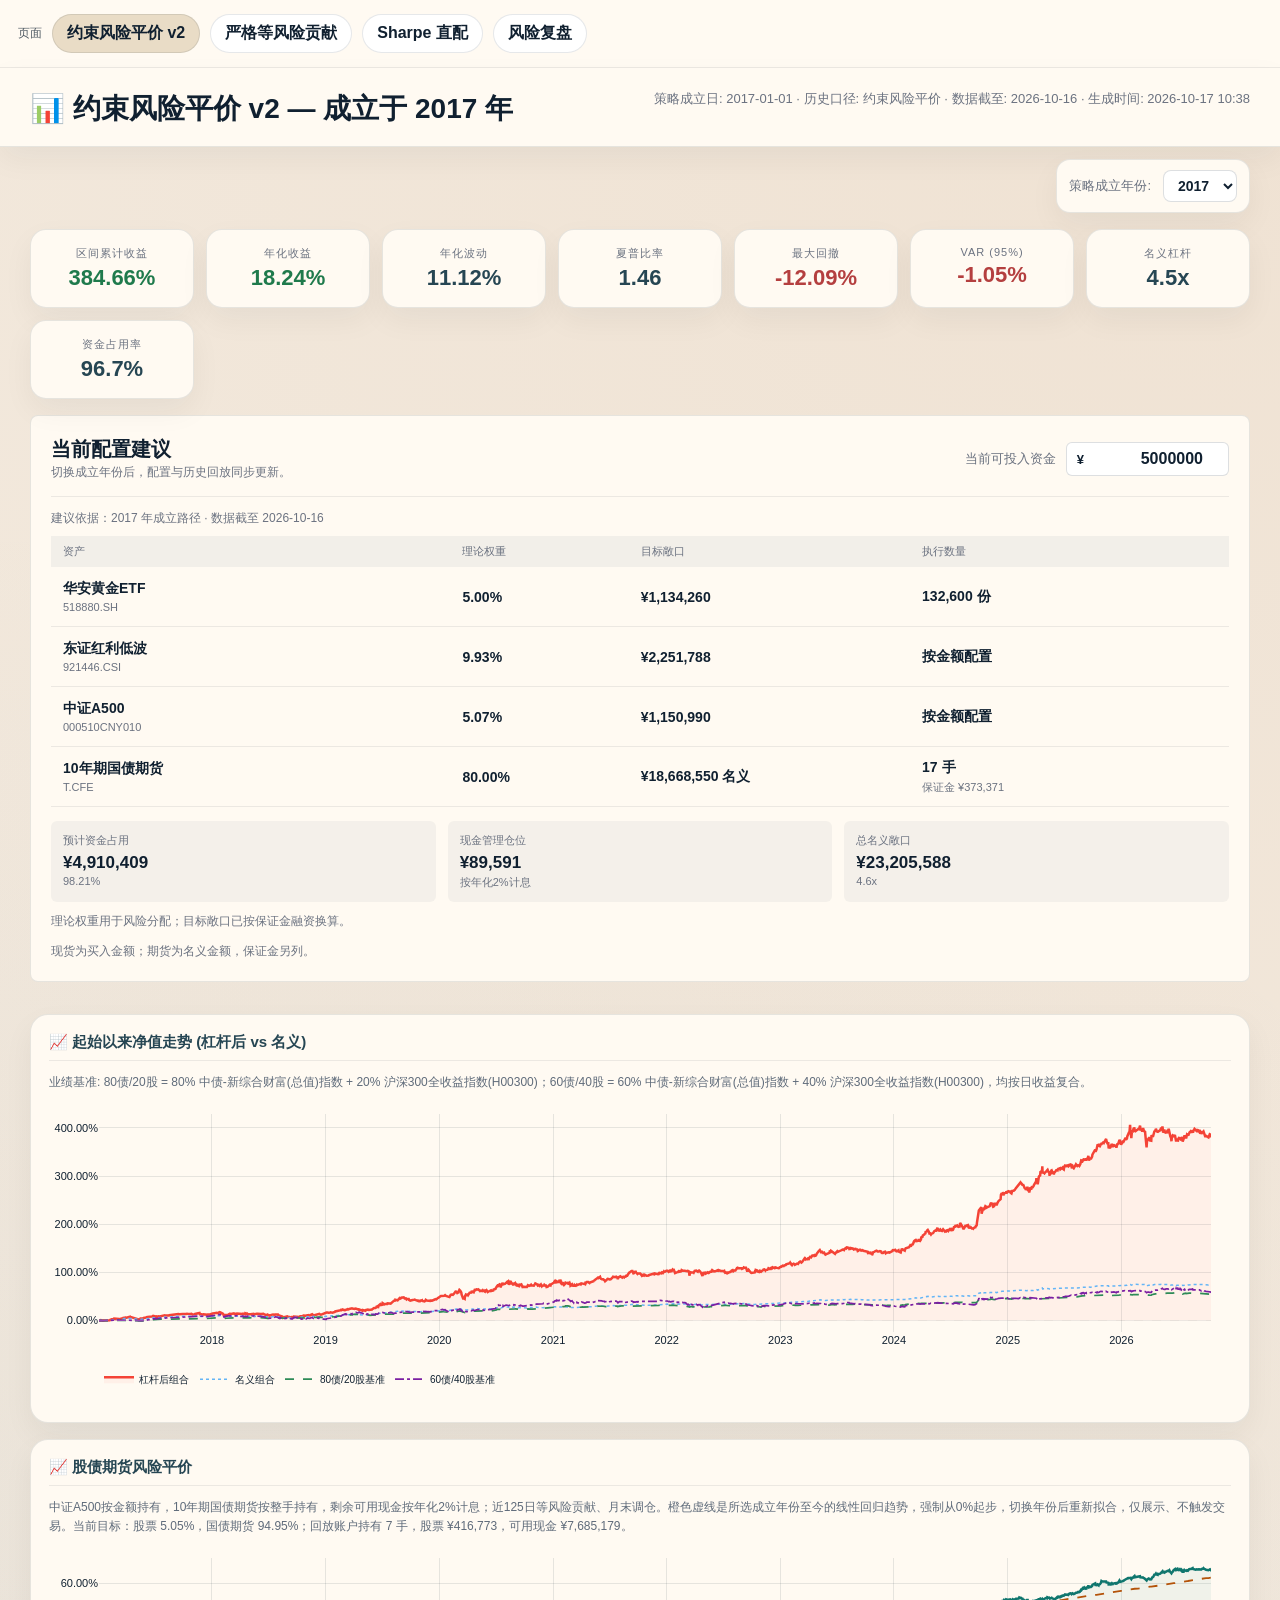
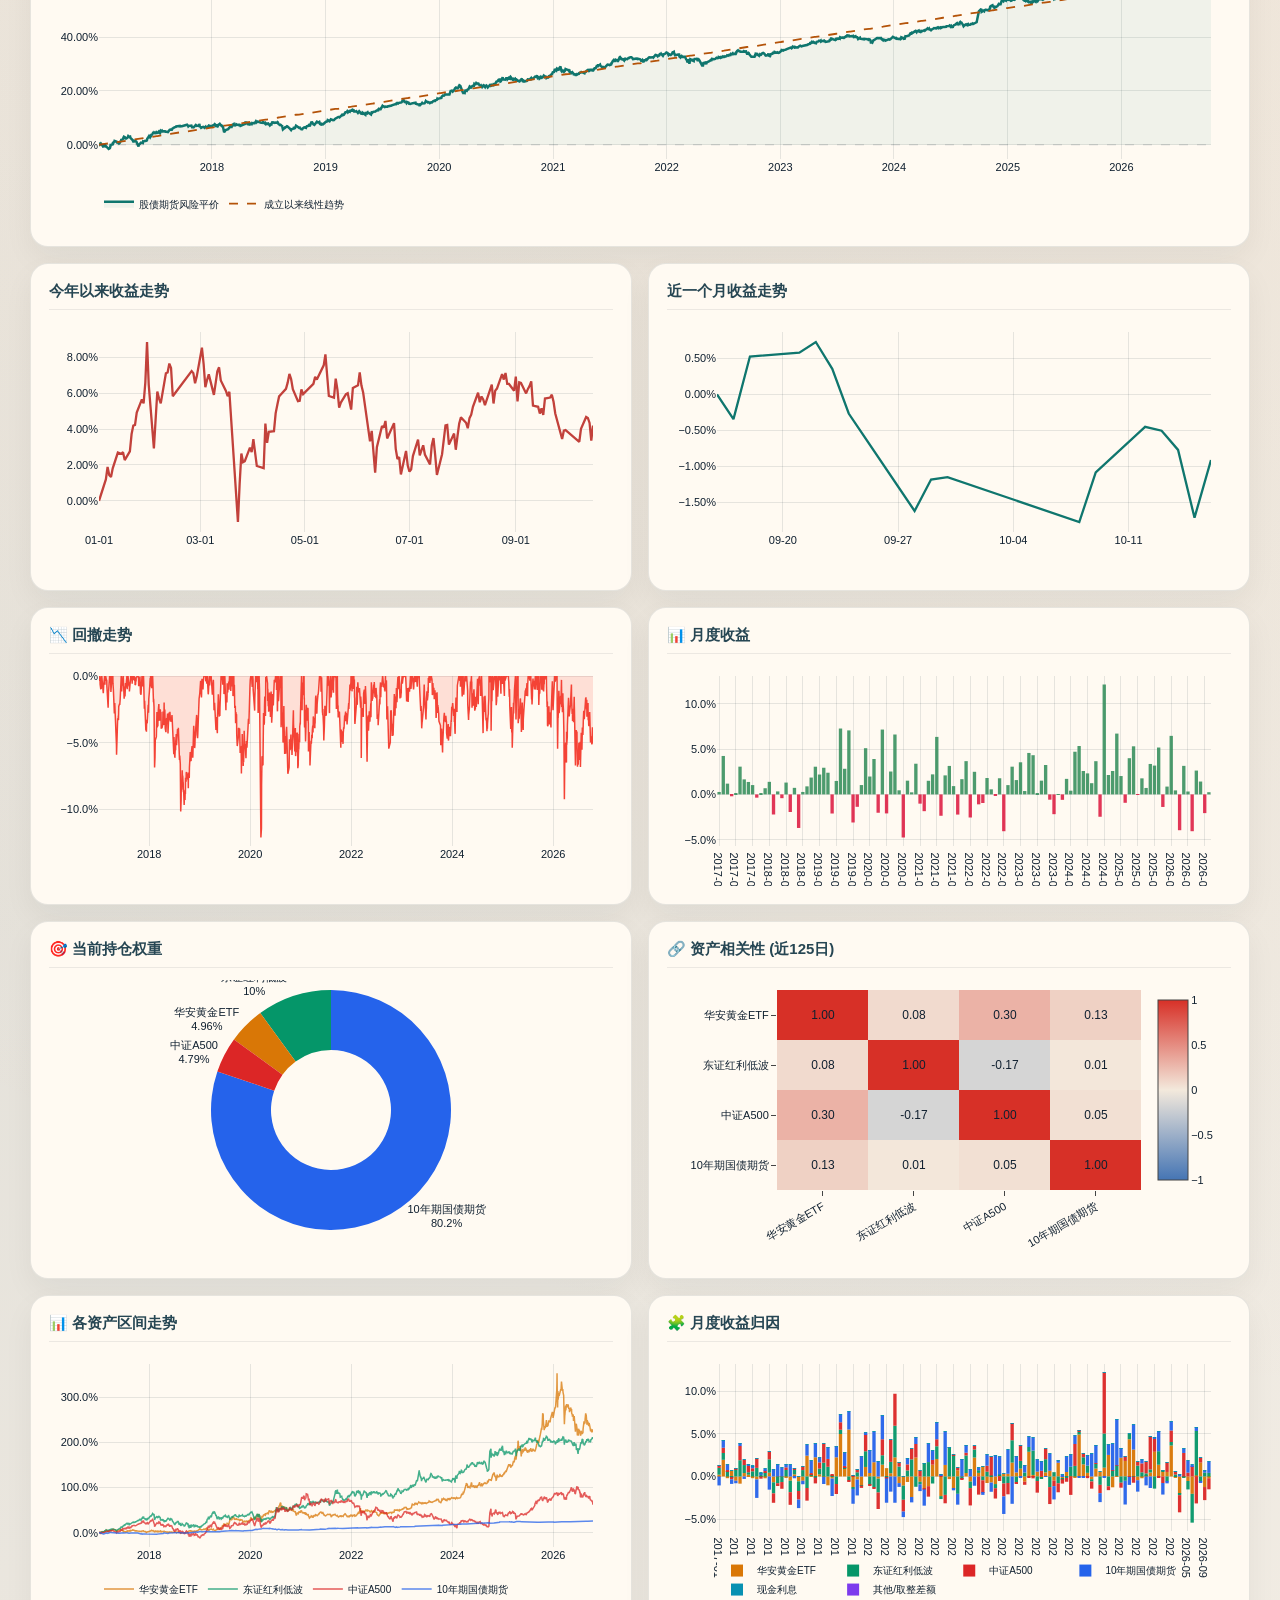
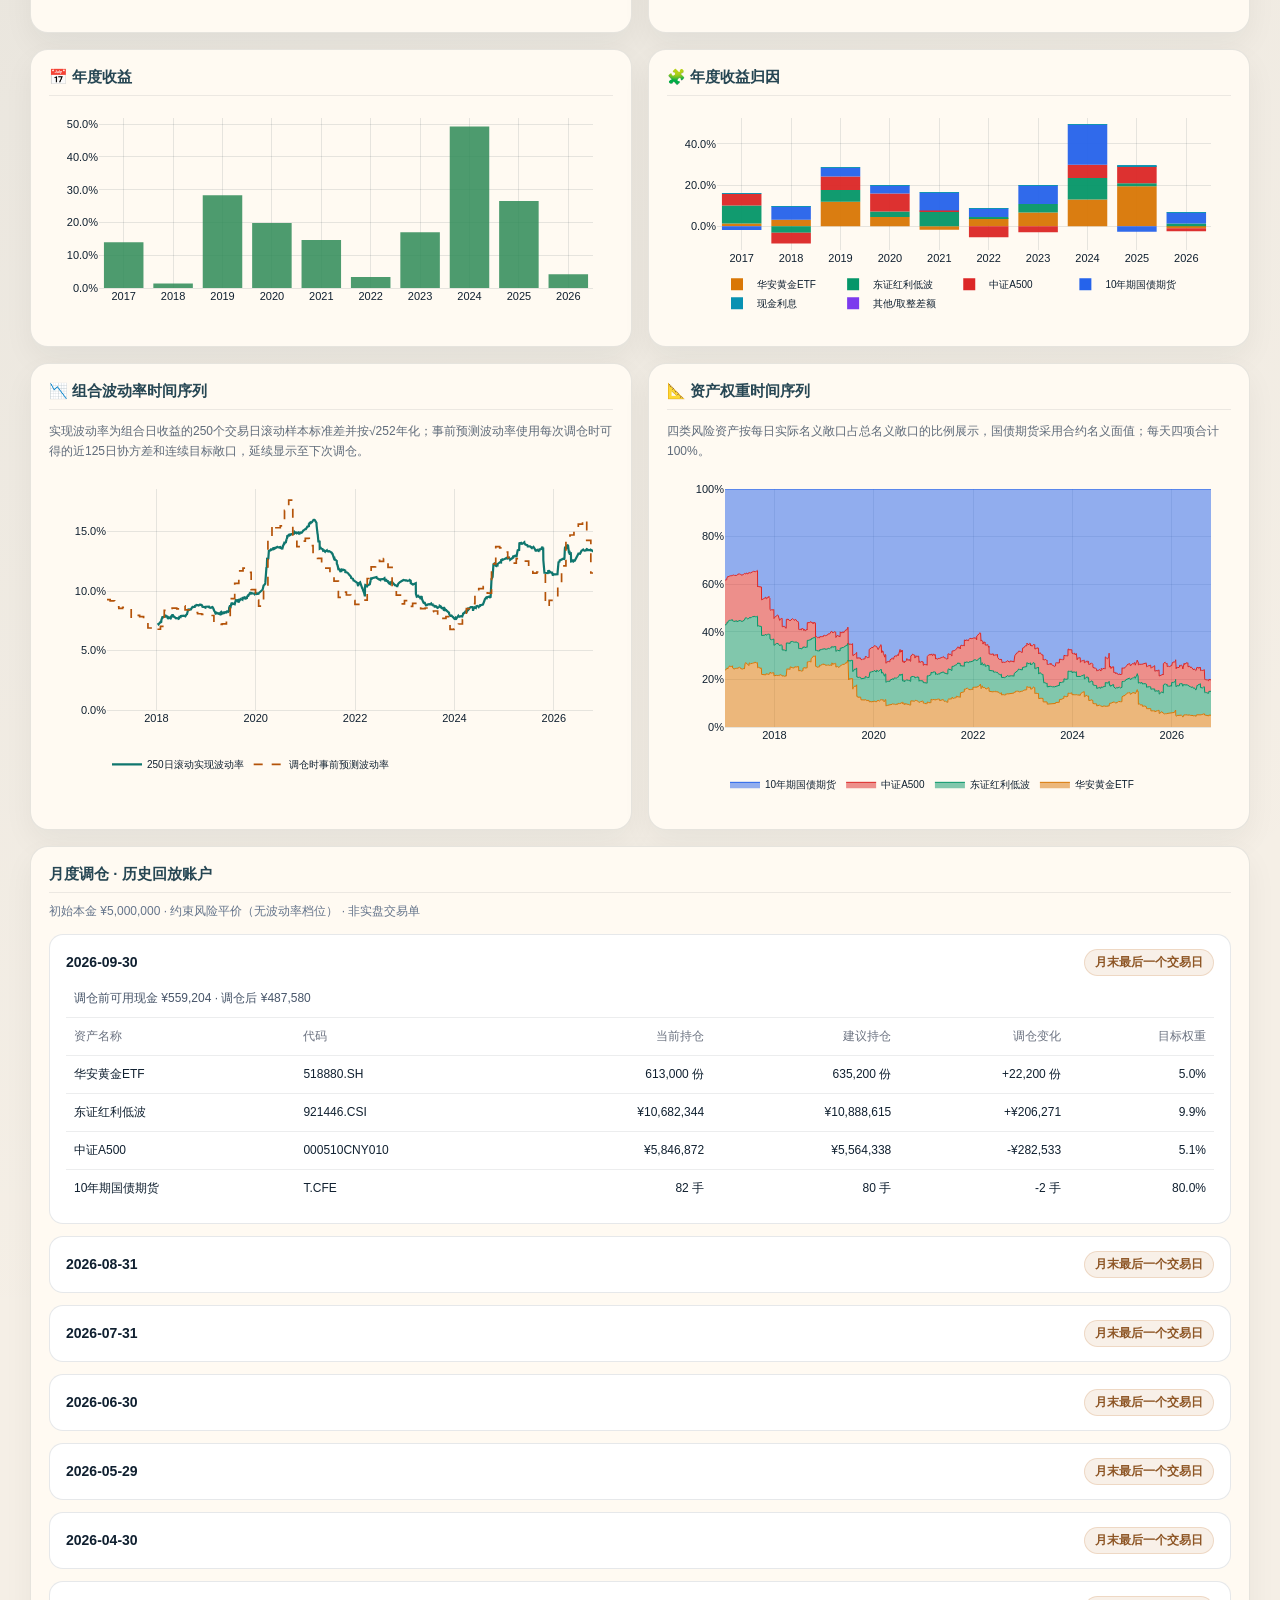
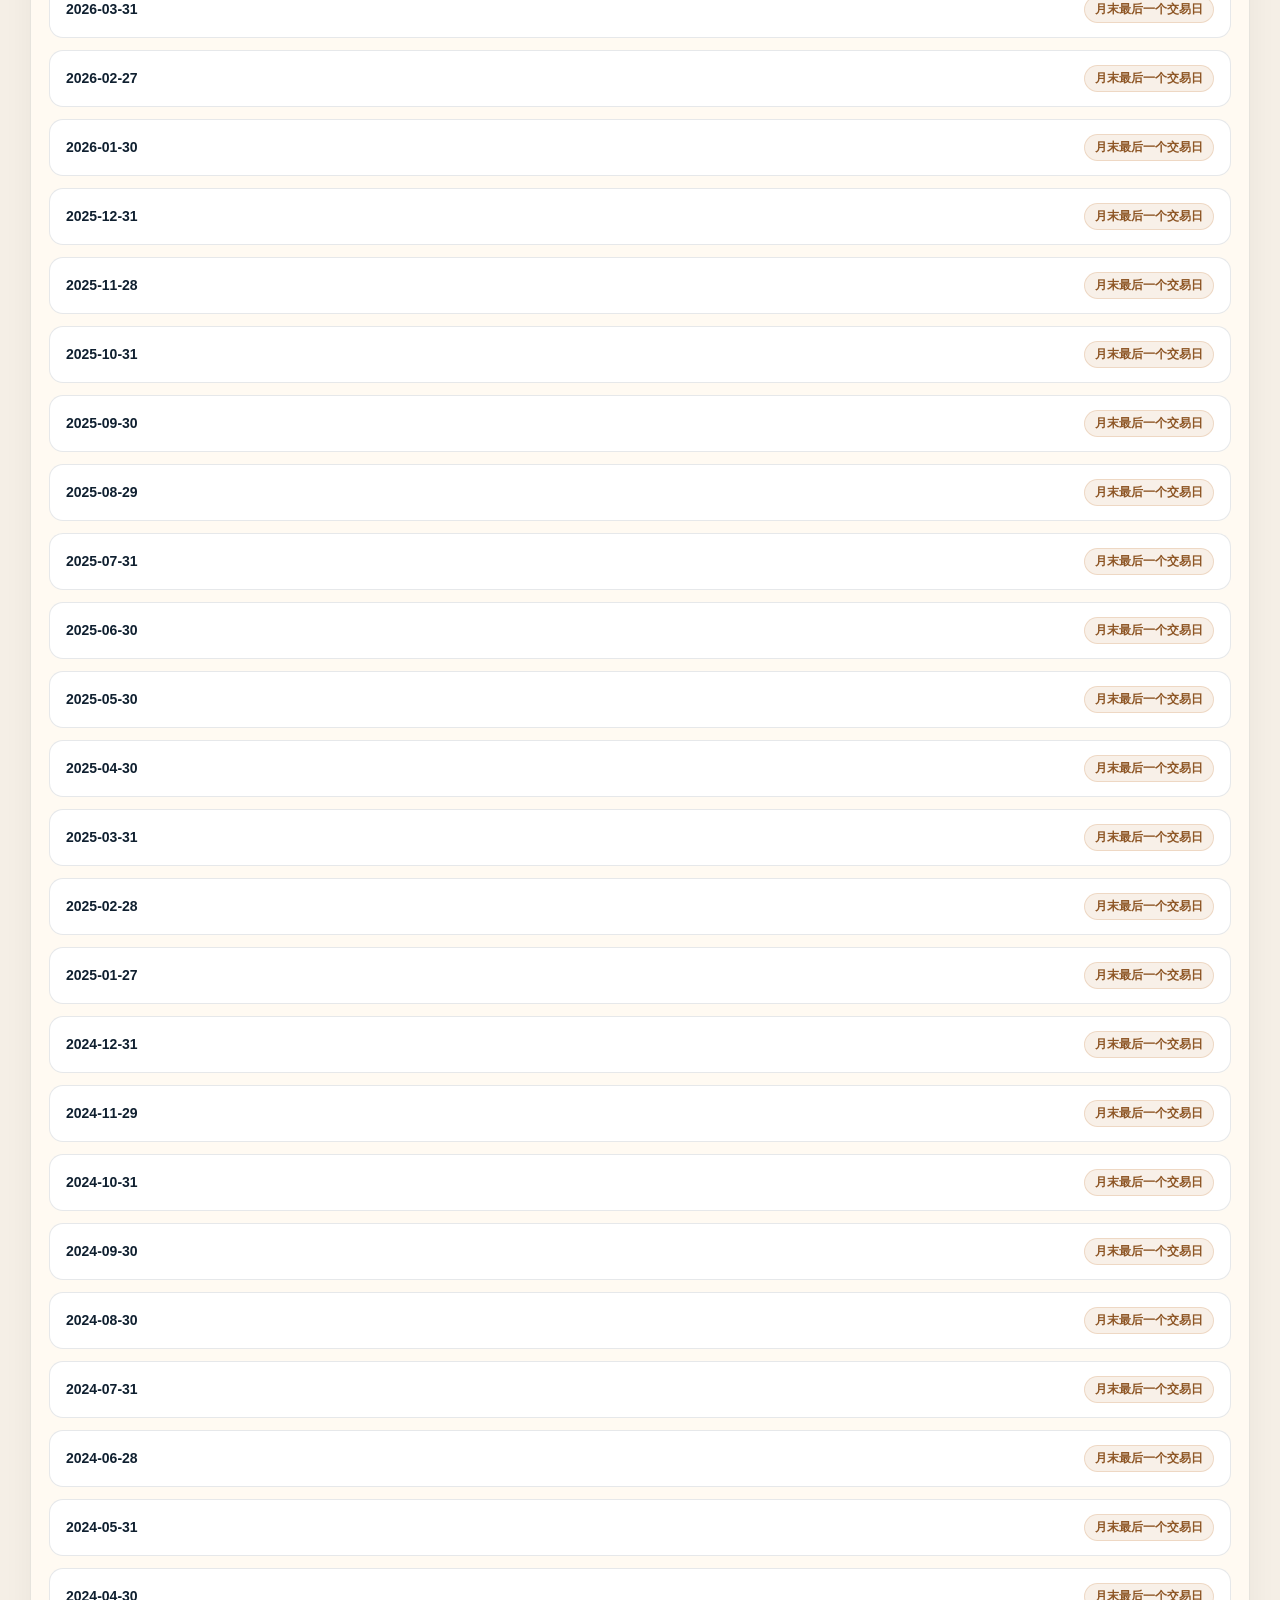
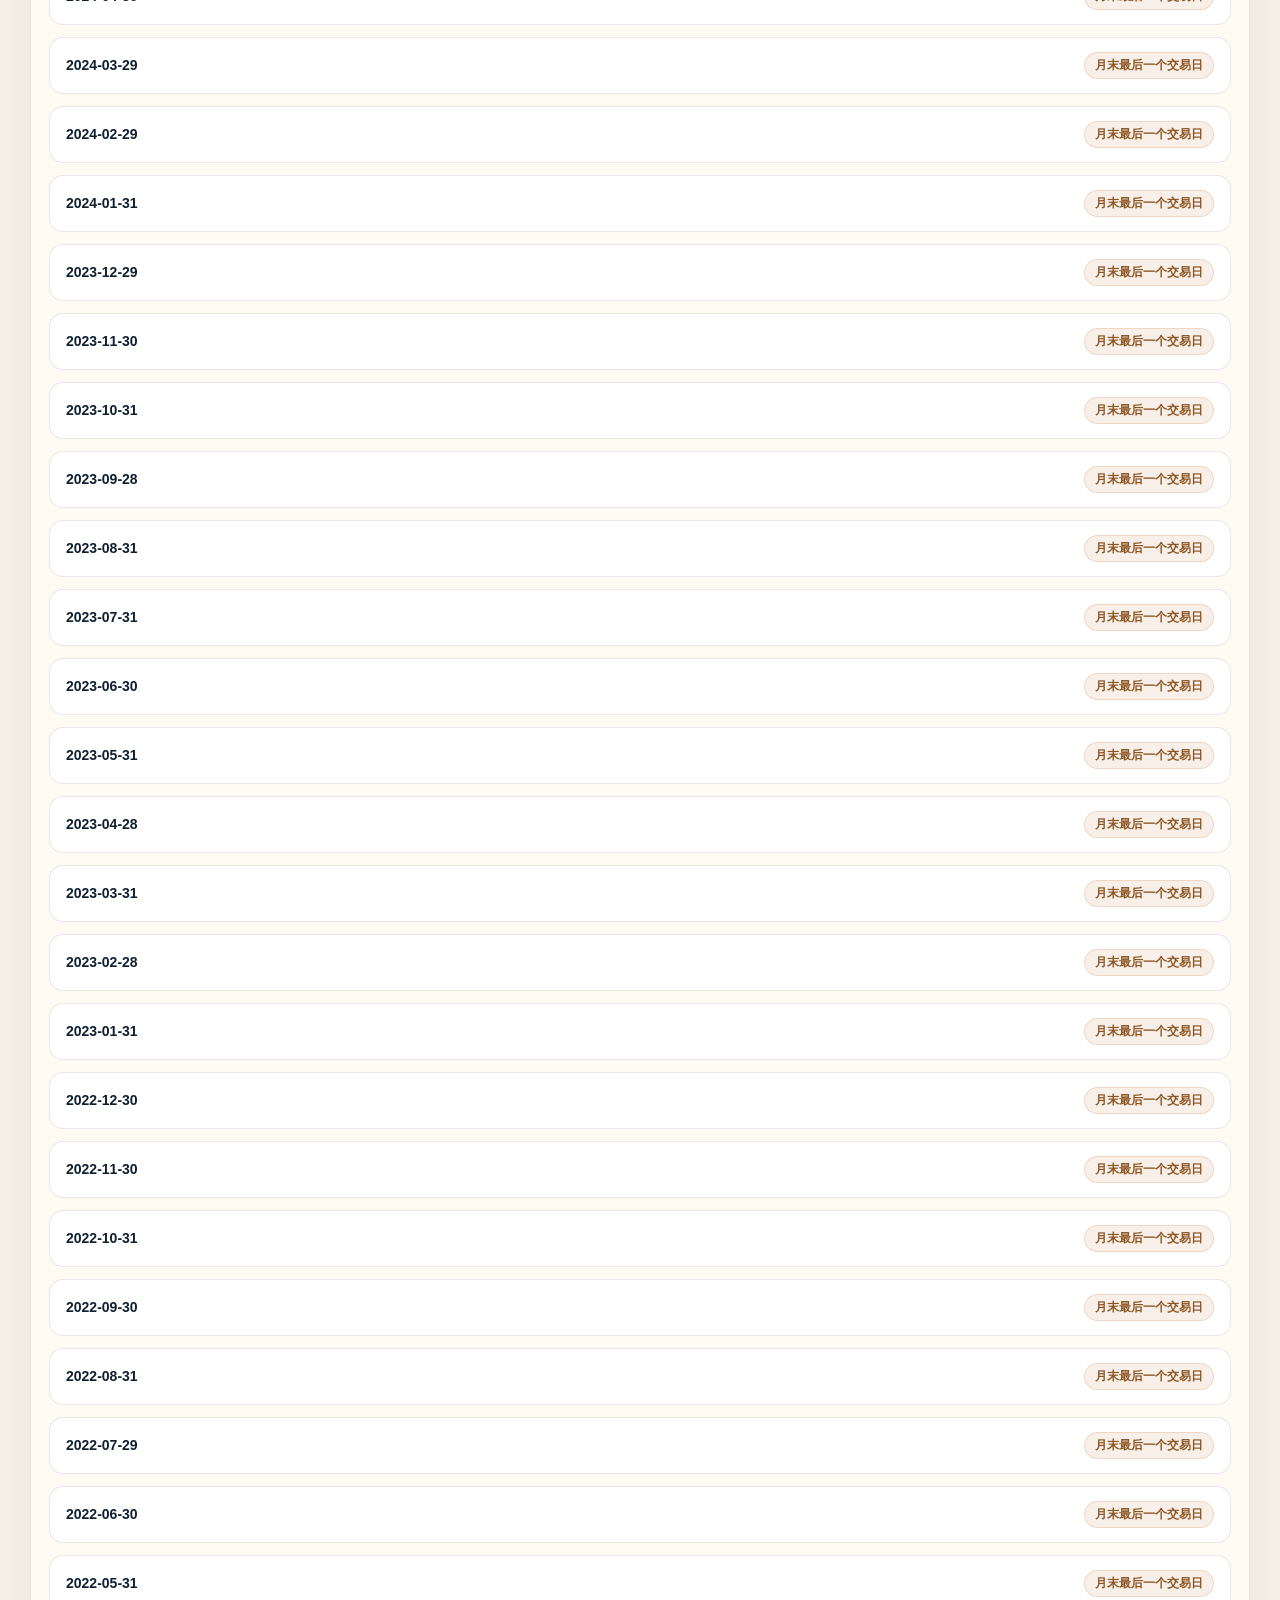
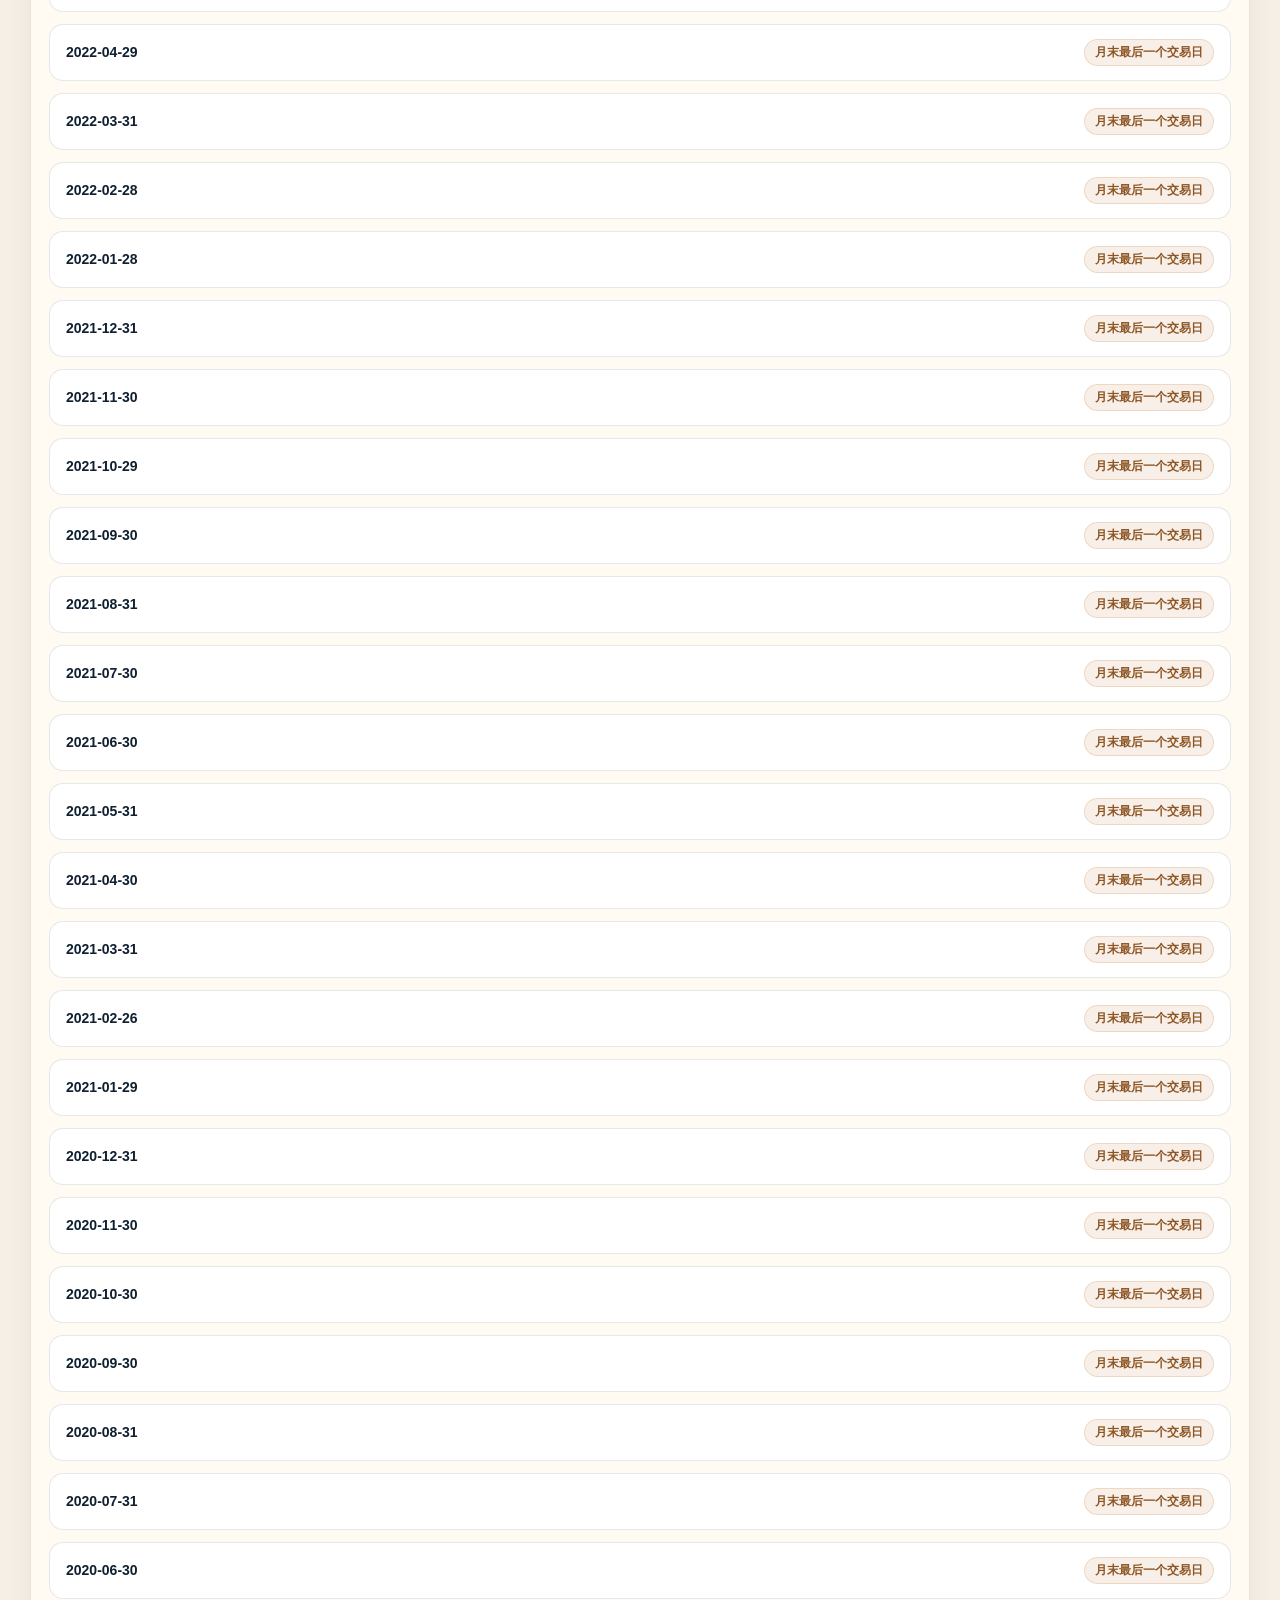
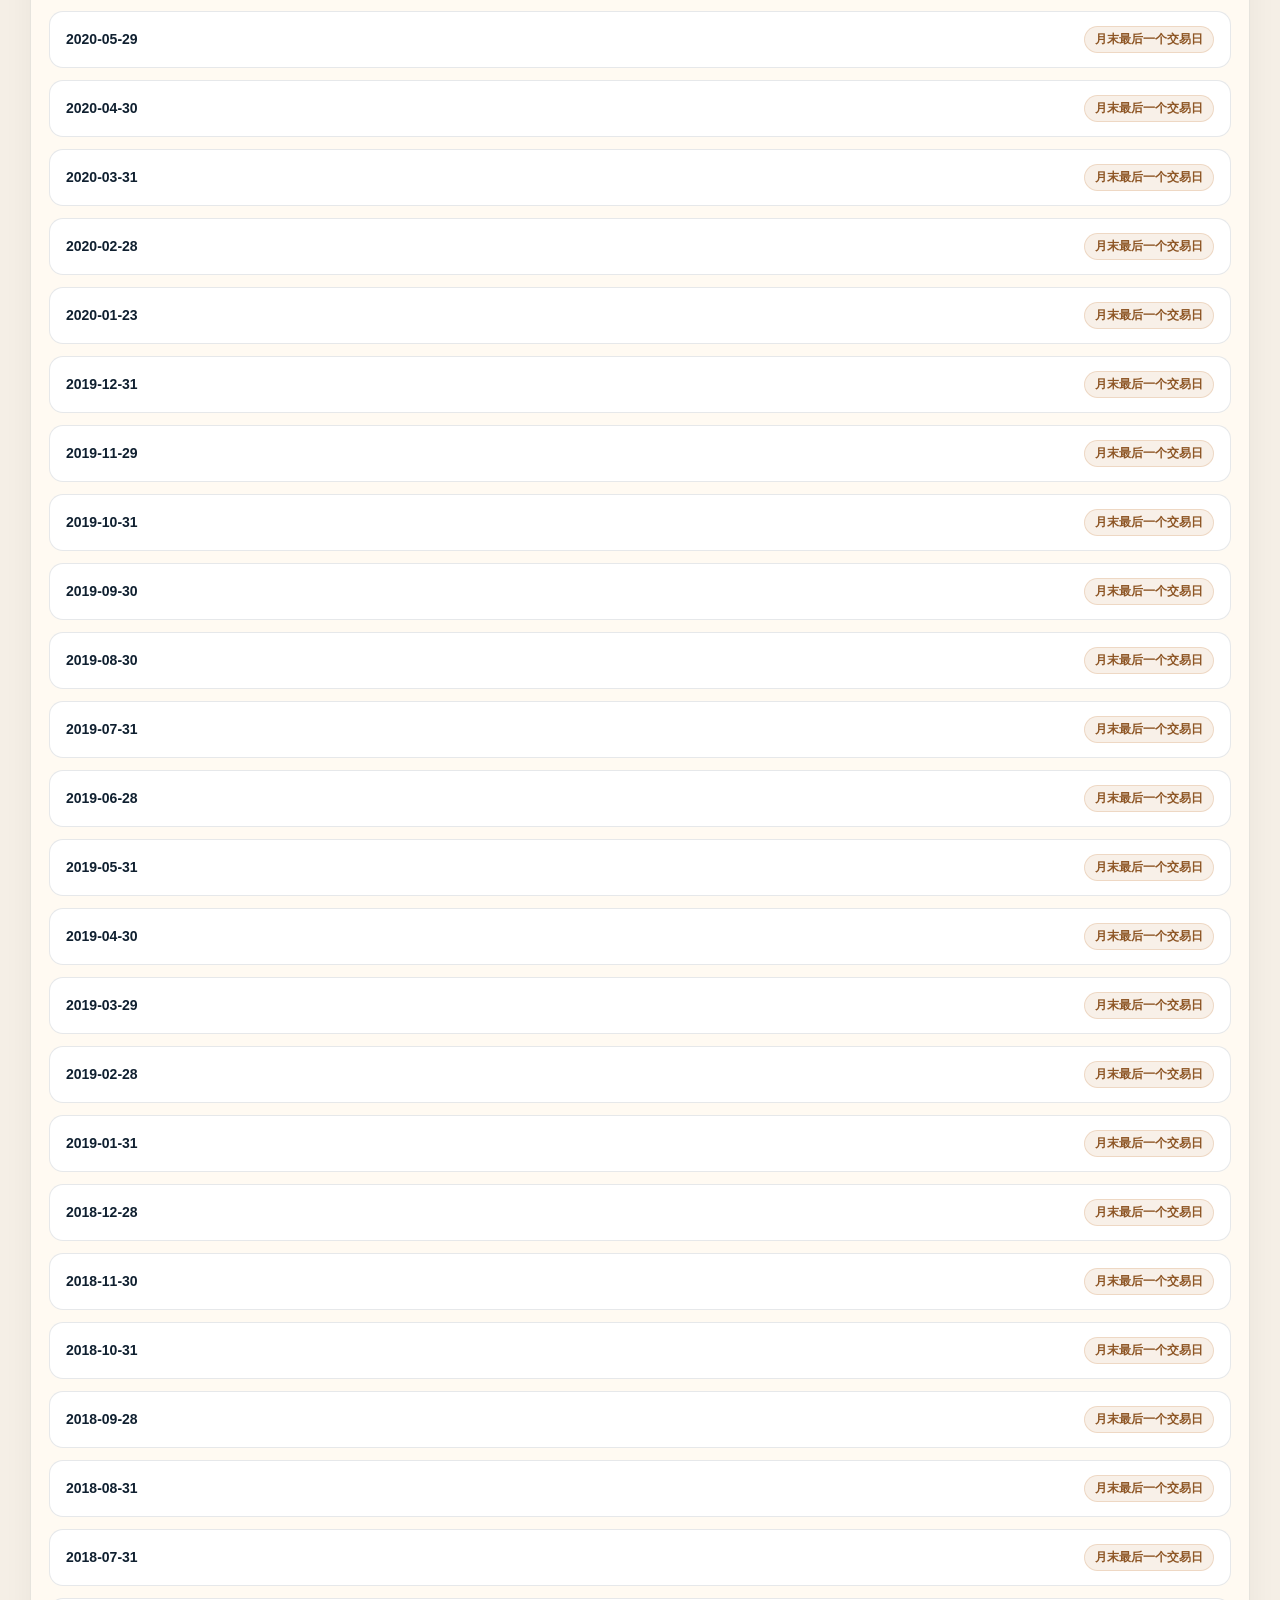
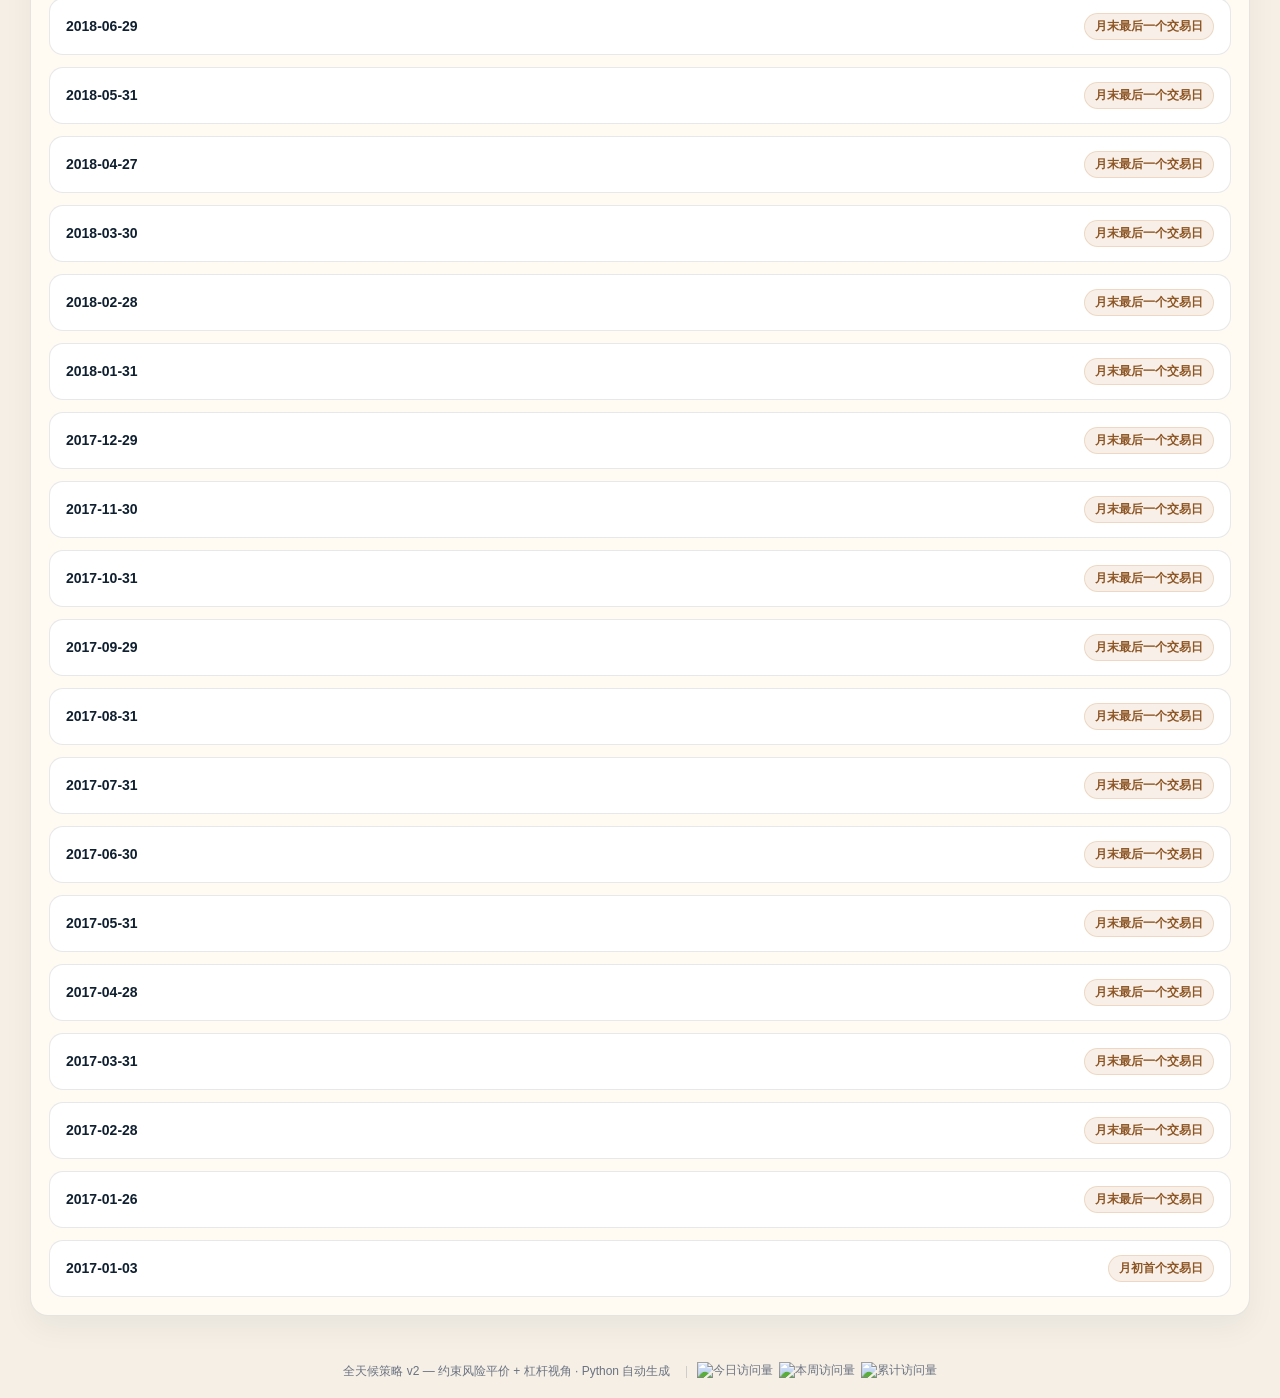
==== commit 46051150: "Publish_AllWeather_dashboard" ====
--- a/index.html
+++ b/index.html
@@ -495,7 +495,7 @@
 <div class="header">
     <h1 id="dashboard-title">📊 约束风险平价 v2 — 成立于 2017 年</h1>
     <div id="dashboard-date" class="date">
-        策略成立日: 2017-01-01 · 数据截至: 2026-09-30 · 生成时间: 2026-10-01 08:24
+        策略成立日: 2017-01-01 · 数据截至: 2026-10-16 · 生成时间: 2026-10-17 10:38
     </div>
 </div>
 
@@ -511,15 +511,15 @@
 <div id="metrics-section" class="metrics-bar">
     <div class="metric">
         <div class="label">区间累计收益</div>
-        <div class="value positive">0.99%</div>
+        <div class="value positive">0.93%</div>
     </div>
     <div class="metric">
         <div class="label">年化收益</div>
-        <div class="value positive">1.37%</div>
+        <div class="value positive">1.25%</div>
     </div>
     <div class="metric">
         <div class="label">年化波动</div>
-        <div class="value neutral">13.84%</div>
+        <div class="value neutral">13.81%</div>
     </div>
     <div class="metric">
         <div class="label">夏普比率</div>
@@ -531,15 +531,15 @@
     </div>
     <div class="metric">
         <div class="label">VaR (95%)</div>
-        <div class="value negative">-1.26%</div>
+        <div class="value negative">-1.23%</div>
     </div>
     <div class="metric">
         <div class="label">名义杠杆</div>
-        <div class="value neutral">4.6x</div>
+        <div class="value neutral">4.4x</div>
     </div>
     <div class="metric">
         <div class="label">资金占用率</div>
-        <div class="value neutral">98.1%</div>
+        <div class="value neutral">96.6%</div>
     </div>
 </div>
 <div id="dashboard-loading" class="dashboard-loading" hidden>正在加载历史数据...</div>
@@ -683,9 +683,9 @@
 </script>
 
 <script>
-    const dashboardDataManifest = {"strategy_mode": "constrained", "default_year": "2017", "default_scenario": "base", "data_version": "20261001082400214475", "year_urls": {"2017": {"base": "data/risk-parity/2017.json"}, "2018": {"base": "data/risk-parity/2018.json"}, "2019": {"base": "data/risk-parity/2019.json"}, "2020": {"base": "data/risk-parity/2020.json"}, "2021": {"base": "data/risk-parity/2021.json"}, "2022": {"base": "data/risk-parity/2022.json"}, "2023": {"base": "data/risk-parity/2023.json"}, "2024": {"base": "data/risk-parity/2024.json"}, "2025": {"base": "data/risk-parity/2025.json"}, "2026": {"base": "data/risk-parity/2026.json"}}, "benchmark_url": "data/common/benchmark.json", "equity_bond_year_urls": {"2017": "data/common/equity-bond-futures/2017.json", "2018": "data/common/equity-bond-futures/2018.json", "2019": "data/common/equity-bond-futures/2019.json", "2020": "data/common/equity-bond-futures/2020.json", "2021": "data/common/equity-bond-futures/2021.json", "2022": "data/common/equity-bond-futures/2022.json", "2023": "data/common/equity-bond-futures/2023.json", "2024": "data/common/equity-bond-futures/2024.json", "2025": "data/common/equity-bond-futures/2025.json", "2026": "data/common/equity-bond-futures/2026.json"}};
+    const dashboardDataManifest = {"strategy_mode": "constrained", "default_year": "2017", "default_scenario": "base", "data_version": "20261017103815870517", "year_urls": {"2017": {"base": "data/risk-parity/2017.json"}, "2018": {"base": "data/risk-parity/2018.json"}, "2019": {"base": "data/risk-parity/2019.json"}, "2020": {"base": "data/risk-parity/2020.json"}, "2021": {"base": "data/risk-parity/2021.json"}, "2022": {"base": "data/risk-parity/2022.json"}, "2023": {"base": "data/risk-parity/2023.json"}, "2024": {"base": "data/risk-parity/2024.json"}, "2025": {"base": "data/risk-parity/2025.json"}, "2026": {"base": "data/risk-parity/2026.json"}}, "benchmark_url": "data/common/benchmark.json", "equity_bond_year_urls": {"2017": "data/common/equity-bond-futures/2017.json", "2018": "data/common/equity-bond-futures/2018.json", "2019": "data/common/equity-bond-futures/2019.json", "2020": "data/common/equity-bond-futures/2020.json", "2021": "data/common/equity-bond-futures/2021.json", "2022": "data/common/equity-bond-futures/2022.json", "2023": "data/common/equity-bond-futures/2023.json", "2024": "data/common/equity-bond-futures/2024.json", "2025": "data/common/equity-bond-futures/2025.json", "2026": "data/common/equity-bond-futures/2026.json"}};
     const embeddedYearPayloads = {"2017": {}, "2018": {}, "2019": {}, "2020": {}, "2021": {}, "2022": {}, "2023": {}, "2024": {}, "2025": {}, "2026": {}};
-    const calculatorPayloads = {"2017": {"latest_date": "2026-09-30", "latest_scaled_weights": {"518880.SH": 0.23168252753679855, "921446.CSI": 0.43837720984711076, "000510CNY010": 0.23734767002349808, "T.CFE": 3.629629629629629}, "latest_target_weights": {"518880.SH": 0.0510647203550495, "921446.CSI": 0.09662191563977139, "000510CNY010": 0.052313364005179185, "T.CFE": 0.8}, "latest_target_risk_contributions": {"518880.SH": 0.26640771339614583, "921446.CSI": 0.2706843308360203, "000510CNY010": 0.26505681990242774, "T.CFE": 0.19785113586540623}, "latest_covariance_matrix": [[0.04362182256054879, 0.00021101483240419091, 0.009090665106348256, 0.00035619303288533365], [0.00021101483240419091, 0.018580491419302653, -0.003771856370506085, 8.433735504433183e-06], [0.009090665106348256, -0.003771856370506085, 0.052079588611708943, 0.00012189702271393796], [0.00035619303288533365, 8.433735504433183e-06, 0.00012189702271393796, 0.00014654265594016006]], "latest_base_forecast_volatility": 0.10895076038571051, "latest_volatility_scale": 1.0, "volatility_target": null, "latest_prices": {"518880.SH": 8.633, "921446.CSI": 6250.64, "000510CNY010": 7848.15, "T.CFE": 109.415}}, "2018": {"latest_date": "2026-09-30", "latest_scaled_weights": {"518880.SH": 0.23168252752933027, "921446.CSI": 0.43837720985105705, "000510CNY010": 0.23734767002702026, "T.CFE": 3.6296296296296284}, "latest_target_weights": {"518880.SH": 0.051064720353403426, "921446.CSI": 0.09662191564064117, "000510CNY010": 0.0523133640059555, "T.CFE": 0.8}, "latest_target_risk_contributions": {"518880.SH": 0.2664077133830224, "921446.CSI": 0.27068433084181653, "000510CNY010": 0.2650568199095494, "T.CFE": 0.1978511358656118}, "latest_covariance_matrix": [[0.04362182256054879, 0.00021101483240419091, 0.009090665106348256, 0.00035619303288533365], [0.00021101483240419091, 0.018580491419302653, -0.003771856370506085, 8.433735504433183e-06], [0.009090665106348256, -0.003771856370506085, 0.052079588611708943, 0.00012189702271393796], [0.00035619303288533365, 8.433735504433183e-06, 0.00012189702271393796, 0.00014654265594016006]], "latest_base_forecast_volatility": 0.1089507603854689, "latest_volatility_scale": 1.0, "volatility_target": null, "latest_prices": {"518880.SH": 8.633, "921446.CSI": 6250.64, "000510CNY010": 7848.15, "T.CFE": 109.415}}, "2019": {"latest_date": "2026-09-30", "latest_scaled_weights": {"518880.SH": 0.23168252752431148, "921446.CSI": 0.43837720986135514, "000510CNY010": 0.23734767002174081, "T.CFE": 3.6296296296296284}, "latest_target_weights": {"518880.SH": 0.05106472035229725, "921446.CSI": 0.09662191564291098, "000510CNY010": 0.05231336400479187, "T.CFE": 0.8}, "latest_target_risk_contributions": {"518880.SH": 0.2664077133749122, "921446.CSI": 0.2706843308588118, "000510CNY010": 0.26505681989928076, "T.CFE": 0.19785113586699532}, "latest_covariance_matrix": [[0.04362182256054879, 0.00021101483240419091, 0.009090665106348256, 0.00035619303288533365], [0.00021101483240419091, 0.018580491419302653, -0.003771856370506085, 8.433735504433183e-06], [0.009090665106348256, -0.003771856370506085, 0.052079588611708943, 0.00012189702271393796], [0.00035619303288533365, 8.433735504433183e-06, 0.00012189702271393796, 0.00014654265594016006]], "latest_base_forecast_volatility": 0.10895076038489059, "latest_volatility_scale": 1.0, "volatility_target": null, "latest_prices": {"518880.SH": 8.633, "921446.CSI": 6250.64, "000510CNY010": 7848.15, "T.CFE": 109.415}}, "2020": {"latest_date": "2026-09-30", "latest_scaled_weights": {"518880.SH": 0.23168252752184565, "921446.CSI": 0.43837720986375334, "000510CNY010": 0.23734767002180854, "T.CFE": 3.6296296296296235}, "latest_target_weights": {"518880.SH": 0.05106472035175381, "921446.CSI": 0.09662191564343965, "000510CNY010": 0.05231336400480686, "T.CFE": 0.7999999999999998}, "latest_target_risk_contributions": {"518880.SH": 0.26640771337068075, "921446.CSI": 0.27068433086260196, "000510CNY010": 0.265056819899476, "T.CFE": 0.19785113586724115}, "latest_covariance_matrix": [[0.04362182256054879, 0.00021101483240419091, 0.009090665106348256, 0.00035619303288533365], [0.00021101483240419091, 0.018580491419302653, -0.003771856370506085, 8.433735504433183e-06], [0.009090665106348256, -0.003771856370506085, 0.052079588611708943, 0.00012189702271393796], [0.00035619303288533365, 8.433735504433183e-06, 0.00012189702271393796, 0.00014654265594016006]], "latest_base_forecast_volatility": 0.10895076038475121, "latest_volatility_scale": 1.0, "volatility_target": null, "latest_prices": {"518880.SH": 8.633, "921446.CSI": 6250.64, "000510CNY010": 7848.15, "T.CFE": 109.415}}, "2021": {"latest_date": "2026-09-30", "latest_scaled_weights": {"518880.SH": 0.23168252753056842, "921446.CSI": 0.4383772098442338, "000510CNY010": 0.23734767003260512, "T.CFE": 3.6296296296296284}, "latest_target_weights": {"518880.SH": 0.05106472035367633, "921446.CSI": 0.09662191563913729, "000510CNY010": 0.05231336400718646, "T.CFE": 0.8}, "latest_target_risk_contributions": {"518880.SH": 0.26640771338462627, "921446.CSI": 0.2706843308302867, "000510CNY010": 0.2650568199205141, "T.CFE": 0.197851135864573}, "latest_covariance_matrix": [[0.04362182256054879, 0.00021101483240419091, 0.009090665106348256, 0.00035619303288533365], [0.00021101483240419091, 0.018580491419302653, -0.003771856370506085, 8.433735504433183e-06], [0.009090665106348256, -0.003771856370506085, 0.052079588611708943, 0.00012189702271393796], [0.00035619303288533365, 8.433735504433183e-06, 0.00012189702271393796, 0.00014654265594016006]], "latest_base_forecast_volatility": 0.1089507603858445, "latest_volatility_scale": 1.0, "volatility_target": null, "latest_prices": {"518880.SH": 8.633, "921446.CSI": 6250.64, "000510CNY010": 7848.15, "T.CFE": 109.415}}, "2022": {"latest_date": "2026-09-30", "latest_scaled_weights": {"518880.SH": 0.2316825275165999, "921446.CSI": 0.4383772098585998, "000510CNY010": 0.2373476700322077, "T.CFE": 3.629629629629628}, "latest_target_weights": {"518880.SH": 0.05106472035059755, "921446.CSI": 0.09662191564230367, "000510CNY010": 0.052313364007098864, "T.CFE": 0.8}, "latest_target_risk_contributions": {"518880.SH": 0.2664077133607281, "921446.CSI": 0.27068433085309523, "000510CNY010": 0.26505681992008157, "T.CFE": 0.19785113586609523}, "latest_covariance_matrix": [[0.04362182256054879, 0.00021101483240419091, 0.009090665106348256, 0.00035619303288533365], [0.00021101483240419091, 0.018580491419302653, -0.003771856370506085, 8.433735504433183e-06], [0.009090665106348256, -0.003771856370506085, 0.052079588611708943, 0.00012189702271393796], [0.00035619303288533365, 8.433735504433183e-06, 0.00012189702271393796, 0.00014654265594016006]], "latest_base_forecast_volatility": 0.10895076038501263, "latest_volatility_scale": 1.0, "volatility_target": null, "latest_prices": {"518880.SH": 8.633, "921446.CSI": 6250.64, "000510CNY010": 7848.15, "T.CFE": 109.415}}, "2023": {"latest_date": "2026-09-30", "latest_scaled_weights": {"518880.SH": 0.23168252754089647, "921446.CSI": 0.4383772098435305, "000510CNY010": 0.23734767002298052, "T.CFE": 3.629629629629626}, "latest_target_weights": {"518880.SH": 0.051064720355952734, "921446.CSI": 0.09662191563898231, "000510CNY010": 0.052313364005065144, "T.CFE": 0.8}, "latest_target_risk_contributions": {"518880.SH": 0.2664077134032155, "921446.CSI": 0.27068433083041554, "000510CNY010": 0.26505681990130614, "T.CFE": 0.19785113586506275}, "latest_covariance_matrix": [[0.04362182256054879, 0.00021101483240419091, 0.009090665106348256, 0.00035619303288533365], [0.00021101483240419091, 0.018580491419302653, -0.003771856370506085, 8.433735504433183e-06], [0.009090665106348256, -0.003771856370506085, 0.052079588611708943, 0.00012189702271393796], [0.00035619303288533365, 8.433735504433183e-06, 0.00012189702271393796, 0.00014654265594016006]], "latest_base_forecast_volatility": 0.10895076038592005, "latest_volatility_scale": 1.0, "volatility_target": null, "latest_prices": {"518880.SH": 8.633, "921446.CSI": 6250.64, "000510CNY010": 7848.15, "T.CFE": 109.415}}, "2024": {"latest_date": "2026-09-30", "latest_scaled_weights": {"518880.SH": 0.25489655873111877, "921446.CSI": 0.4642910621293414, "000510CNY010": 0.25862126826313786, "T.CFE": 0.10955554382010109}, "latest_target_weights": {"518880.SH": 0.23441686246906762, "921446.CSI": 0.4269875379981104, "000510CNY010": 0.2378423097424676, "T.CFE": 0.10075328979035458}, "latest_target_risk_contributions": {"518880.SH": 0.3243020429808119, "921446.CSI": 0.3345330406010005, "000510CNY010": 0.3397073693032233, "T.CFE": 0.0014575471149643117}, "latest_covariance_matrix": [[0.04362182256054879, 0.00021101483240419091, 0.009090665106348256, 0.00035619303288533365], [0.00021101483240419091, 0.018580491419302653, -0.003771856370506085, 8.433735504433183e-06], [0.009090665106348256, -0.003771856370506085, 0.052079588611708943, 0.00012189702271393796], [0.00035619303288533365, 8.433735504433183e-06, 0.00012189702271393796, 0.00014654265594016006]], "latest_base_forecast_volatility": 0.10341647365305988, "latest_volatility_scale": 1.0, "volatility_target": null, "latest_prices": {"518880.SH": 8.633, "921446.CSI": 6250.64, "000510CNY010": 7848.15, "T.CFE": 109.415}}, "2025": {"latest_date": "2026-09-30", "latest_scaled_weights": {"518880.SH": 0.2549014345047173, "921446.CSI": 0.4639846469579085, "000510CNY010": 0.2582784954806712, "T.CFE": 0.14177115283514427}, "latest_target_weights": {"518880.SH": 0.22780703817116468, "921446.CSI": 0.414666038995628, "000510CNY010": 0.2308251391094756, "T.CFE": 0.126701783723732}, "latest_target_risk_contributions": {"518880.SH": 0.32465963268053233, "921446.CSI": 0.33428622603304603, "000510CNY010": 0.3391050841134874, "T.CFE": 0.001949057172934358}, "latest_covariance_matrix": [[0.04362182256054879, 0.00021101483240419091, 0.009090665106348256, 0.00035619303288533365], [0.00021101483240419091, 0.018580491419302653, -0.003771856370506085, 8.433735504433183e-06], [0.009090665106348256, -0.003771856370506085, 0.052079588611708943, 0.00012189702271393796], [0.00035619303288533365, 8.433735504433183e-06, 0.00012189702271393796, 0.00014654265594016006]], "latest_base_forecast_volatility": 0.10339279830626345, "latest_volatility_scale": 1.0, "volatility_target": null, "latest_prices": {"518880.SH": 8.633, "921446.CSI": 6250.64, "000510CNY010": 7848.15, "T.CFE": 109.415}}, "2026": {"latest_date": "2026-09-30", "latest_scaled_weights": {"518880.SH": 0.23138152433943404, "921446.CSI": 0.4386711807843931, "000510CNY010": 0.23735470228358035, "T.CFE": 3.629629629629629}, "latest_target_weights": {"518880.SH": 0.050998376793181394, "921446.CSI": 0.09668670923411116, "000510CNY010": 0.05231491397270753, "T.CFE": 0.8}, "latest_target_risk_contributions": {"518880.SH": 0.2658913403677437, "921446.CSI": 0.2711492554040829, "000510CNY010": 0.26507808837511043, "T.CFE": 0.19788131585306312}, "latest_covariance_matrix": [[0.04362182256054879, 0.00021101483240419091, 0.009090665106348256, 0.00035619303288533365], [0.00021101483240419091, 0.018580491419302653, -0.003771856370506085, 8.433735504433183e-06], [0.009090665106348256, -0.003771856370506085, 0.052079588611708943, 0.00012189702271393796], [0.00035619303288533365, 8.433735504433183e-06, 0.00012189702271393796, 0.00014654265594016006]], "latest_base_forecast_volatility": 0.10893370642669957, "latest_volatility_scale": 1.0, "volatility_target": null, "latest_prices": {"518880.SH": 8.633, "921446.CSI": 6250.64, "000510CNY010": 7848.15, "T.CFE": 109.415}}};
+    const calculatorPayloads = {"2017": {"latest_date": "2026-10-16", "latest_scaled_weights": {"518880.SH": 0.22685185185185167, "921446.CSI": 0.45035757290536127, "000510CNY010": 0.23019798265019448, "T.CFE": 3.6296296296296227}, "latest_target_weights": {"518880.SH": 0.05000000000000004, "921446.CSI": 0.09926248545669203, "000510CNY010": 0.05073751454330826, "T.CFE": 0.7999999999999998}, "latest_target_risk_contributions": {"518880.SH": 0.29749544019465896, "921446.CSI": 0.2711488143482038, "000510CNY010": 0.26383430475106945, "T.CFE": 0.1675214407060678}, "latest_covariance_matrix": [[0.04888463554059208, 0.0035658195850699122, 0.017573424486146166, 0.00018160804050719855], [0.0035658195850699122, 0.017684694406502277, -0.0033674832265329652, -2.680538764494262e-06], [0.017573424486146166, -0.0033674832265329652, 0.054266702629374615, 6.74543201775004e-05], [0.00018160804050719855, -2.680538764494262e-06, 6.74543201775004e-05, 0.0001534203190942447]], "latest_base_forecast_volatility": 0.11518757652260836, "latest_volatility_scale": 1.0, "volatility_target": null, "latest_prices": {"518880.SH": 8.554, "921446.CSI": 6309.46, "000510CNY010": 7404.6, "T.CFE": 109.815}}, "2018": {"latest_date": "2026-10-16", "latest_scaled_weights": {"518880.SH": 0.2268518518518528, "921446.CSI": 0.45035757289651424, "000510CNY010": 0.2301979826590404, "T.CFE": 3.629629629629629}, "latest_target_weights": {"518880.SH": 0.050000000000000225, "921446.CSI": 0.09926248545474194, "000510CNY010": 0.0507375145452579, "T.CFE": 0.8}, "latest_target_risk_contributions": {"518880.SH": 0.2974954401939158, "921446.CSI": 0.2711488143339452, "000510CNY010": 0.2638343047675136, "T.CFE": 0.16752144070462532}, "latest_covariance_matrix": [[0.04888463554059208, 0.0035658195850699122, 0.017573424486146166, 0.00018160804050719855], [0.0035658195850699122, 0.017684694406502277, -0.0033674832265329652, -2.680538764494262e-06], [0.017573424486146166, -0.0033674832265329652, 0.054266702629374615, 6.74543201775004e-05], [0.00018160804050719855, -2.680538764494262e-06, 6.74543201775004e-05, 0.0001534203190942447]], "latest_base_forecast_volatility": 0.11518757652316282, "latest_volatility_scale": 1.0, "volatility_target": null, "latest_prices": {"518880.SH": 8.554, "921446.CSI": 6309.46, "000510CNY010": 7404.6, "T.CFE": 109.815}}, "2019": {"latest_date": "2026-10-16", "latest_scaled_weights": {"518880.SH": 0.22685185185185183, "921446.CSI": 0.45035757292311407, "000510CNY010": 0.2301979826324416, "T.CFE": 3.629629629629629}, "latest_target_weights": {"518880.SH": 0.05000000000000001, "921446.CSI": 0.09926248546060476, "000510CNY010": 0.05073751453939531, "T.CFE": 0.8}, "latest_target_risk_contributions": {"518880.SH": 0.29749544019615404, "921446.CSI": 0.2711488143768154, "000510CNY010": 0.26383430471806707, "T.CFE": 0.1675214407089635}, "latest_covariance_matrix": [[0.04888463554059208, 0.0035658195850699122, 0.017573424486146166, 0.00018160804050719855], [0.0035658195850699122, 0.017684694406502277, -0.0033674832265329652, -2.680538764494262e-06], [0.017573424486146166, -0.0033674832265329652, 0.054266702629374615, 6.74543201775004e-05], [0.00018160804050719855, -2.680538764494262e-06, 6.74543201775004e-05, 0.0001534203190942447]], "latest_base_forecast_volatility": 0.11518757652149587, "latest_volatility_scale": 1.0, "volatility_target": null, "latest_prices": {"518880.SH": 8.554, "921446.CSI": 6309.46, "000510CNY010": 7404.6, "T.CFE": 109.815}}, "2020": {"latest_date": "2026-10-16", "latest_scaled_weights": {"518880.SH": 0.22685185185185217, "921446.CSI": 0.4503575729244698, "000510CNY010": 0.2301979826310856, "T.CFE": 3.629629629629629}, "latest_target_weights": {"518880.SH": 0.050000000000000086, "921446.CSI": 0.09926248546090358, "000510CNY010": 0.05073751453909643, "T.CFE": 0.8}, "latest_target_risk_contributions": {"518880.SH": 0.2974954401962688, "921446.CSI": 0.2711488143790004, "000510CNY010": 0.2638343047155463, "T.CFE": 0.1675214407091846}, "latest_covariance_matrix": [[0.04888463554059208, 0.0035658195850699122, 0.017573424486146166, 0.00018160804050719855], [0.0035658195850699122, 0.017684694406502277, -0.0033674832265329652, -2.680538764494262e-06], [0.017573424486146166, -0.0033674832265329652, 0.054266702629374615, 6.74543201775004e-05], [0.00018160804050719855, -2.680538764494262e-06, 6.74543201775004e-05, 0.0001534203190942447]], "latest_base_forecast_volatility": 0.11518757652141093, "latest_volatility_scale": 1.0, "volatility_target": null, "latest_prices": {"518880.SH": 8.554, "921446.CSI": 6309.46, "000510CNY010": 7404.6, "T.CFE": 109.815}}, "2021": {"latest_date": "2026-10-16", "latest_scaled_weights": {"518880.SH": 0.226851851851853, "921446.CSI": 0.45035757290704304, "000510CNY010": 0.23019798264851135, "T.CFE": 3.629629629629628}, "latest_target_weights": {"518880.SH": 0.05000000000000027, "921446.CSI": 0.0992624854570626, "000510CNY010": 0.05073751454293722, "T.CFE": 0.8}, "latest_target_risk_contributions": {"518880.SH": 0.2974954401948028, "921446.CSI": 0.27114881435091437, "000510CNY010": 0.2638343047479404, "T.CFE": 0.16752144070634245}, "latest_covariance_matrix": [[0.04888463554059208, 0.0035658195850699122, 0.017573424486146166, 0.00018160804050719855], [0.0035658195850699122, 0.017684694406502277, -0.0033674832265329652, -2.680538764494262e-06], [0.017573424486146166, -0.0033674832265329652, 0.054266702629374615, 6.74543201775004e-05], [0.00018160804050719855, -2.680538764494262e-06, 6.74543201775004e-05, 0.0001534203190942447]], "latest_base_forecast_volatility": 0.11518757652250301, "latest_volatility_scale": 1.0, "volatility_target": null, "latest_prices": {"518880.SH": 8.554, "921446.CSI": 6309.46, "000510CNY010": 7404.6, "T.CFE": 109.815}}, "2022": {"latest_date": "2026-10-16", "latest_scaled_weights": {"518880.SH": 0.22685185185185214, "921446.CSI": 0.4503575729042797, "000510CNY010": 0.23019798265127578, "T.CFE": 3.6296296296296253}, "latest_target_weights": {"518880.SH": 0.050000000000000114, "921446.CSI": 0.0992624854564536, "000510CNY010": 0.05073751454354655, "T.CFE": 0.7999999999999999}, "latest_target_risk_contributions": {"518880.SH": 0.29749544019456864, "921446.CSI": 0.27114881434646054, "000510CNY010": 0.26383430475307934, "T.CFE": 0.1675214407058915}, "latest_covariance_matrix": [[0.04888463554059208, 0.0035658195850699122, 0.017573424486146166, 0.00018160804050719855], [0.0035658195850699122, 0.017684694406502277, -0.0033674832265329652, -2.680538764494262e-06], [0.017573424486146166, -0.0033674832265329652, 0.054266702629374615, 6.74543201775004e-05], [0.00018160804050719855, -2.680538764494262e-06, 6.74543201775004e-05, 0.0001534203190942447]], "latest_base_forecast_volatility": 0.11518757652267618, "latest_volatility_scale": 1.0, "volatility_target": null, "latest_prices": {"518880.SH": 8.554, "921446.CSI": 6309.46, "000510CNY010": 7404.6, "T.CFE": 109.815}}, "2023": {"latest_date": "2026-10-16", "latest_scaled_weights": {"518880.SH": 0.2268518518518522, "921446.CSI": 0.45035757291470857, "000510CNY010": 0.23019798264084687, "T.CFE": 3.6296296296296213}, "latest_target_weights": {"518880.SH": 0.05000000000000017, "921446.CSI": 0.09926248545875227, "000510CNY010": 0.050737514541247974, "T.CFE": 0.7999999999999997}, "latest_target_risk_contributions": {"518880.SH": 0.297495440195447, "921446.CSI": 0.27114881436326854, "000510CNY010": 0.26383430473369235, "T.CFE": 0.1675214407075921}, "latest_covariance_matrix": [[0.04888463554059208, 0.0035658195850699122, 0.017573424486146166, 0.00018160804050719855], [0.0035658195850699122, 0.017684694406502277, -0.0033674832265329652, -2.680538764494262e-06], [0.017573424486146166, -0.0033674832265329652, 0.054266702629374615, 6.74543201775004e-05], [0.00018160804050719855, -2.680538764494262e-06, 6.74543201775004e-05, 0.0001534203190942447]], "latest_base_forecast_volatility": 0.1151875765220226, "latest_volatility_scale": 1.0, "volatility_target": null, "latest_prices": {"518880.SH": 8.554, "921446.CSI": 6309.46, "000510CNY010": 7404.6, "T.CFE": 109.815}}, "2024": {"latest_date": "2026-10-16", "latest_scaled_weights": {"518880.SH": 0.23264934274877572, "921446.CSI": 0.48720449473142957, "000510CNY010": 0.25835714268368065, "T.CFE": 0.08945099180569528}, "latest_target_weights": {"518880.SH": 0.2179054315473963, "921446.CSI": 0.45632841435070853, "000510CNY010": 0.24198402628040921, "T.CFE": 0.08378212782148603}, "latest_target_risk_contributions": {"518880.SH": 0.32748254464752247, "921446.CSI": 0.33288610365575916, "000510CNY010": 0.339117513805822, "T.CFE": 0.0005138378908962492}, "latest_covariance_matrix": [[0.04888463554059208, 0.0035658195850699122, 0.017573424486146166, 0.00018160804050719855], [0.0035658195850699122, 0.017684694406502277, -0.0033674832265329652, -2.680538764494262e-06], [0.017573424486146166, -0.0033674832265329652, 0.054266702629374615, 6.74543201775004e-05], [0.00018160804050719855, -2.680538764494262e-06, 6.74543201775004e-05, 0.0001534203190942447]], "latest_base_forecast_volatility": 0.11203013998469094, "latest_volatility_scale": 1.0, "volatility_target": null, "latest_prices": {"518880.SH": 8.554, "921446.CSI": 6309.46, "000510CNY010": 7404.6, "T.CFE": 109.815}}, "2025": {"latest_date": "2026-10-16", "latest_scaled_weights": {"518880.SH": 0.23264161261400707, "921446.CSI": 0.4869321705739356, "000510CNY010": 0.2580492484182829, "T.CFE": 0.1188484196887153}, "latest_target_weights": {"518880.SH": 0.2121729775447009, "921446.CSI": 0.4440901493594432, "000510CNY010": 0.23534515934138084, "T.CFE": 0.1083917137544753}, "latest_target_risk_contributions": {"518880.SH": 0.32772503811444514, "921446.CSI": 0.33283336222840537, "000510CNY010": 0.3387157675249221, "T.CFE": 0.0007258321322274067}, "latest_covariance_matrix": [[0.04888463554059208, 0.0035658195850699122, 0.017573424486146166, 0.00018160804050719855], [0.0035658195850699122, 0.017684694406502277, -0.0033674832265329652, -2.680538764494262e-06], [0.017573424486146166, -0.0033674832265329652, 0.054266702629374615, 6.74543201775004e-05], [0.00018160804050719855, -2.680538764494262e-06, 6.74543201775004e-05, 0.0001534203190942447]], "latest_base_forecast_volatility": 0.11198232108867809, "latest_volatility_scale": 1.0, "volatility_target": null, "latest_prices": {"518880.SH": 8.554, "921446.CSI": 6309.46, "000510CNY010": 7404.6, "T.CFE": 109.815}}, "2026": {"latest_date": "2026-10-16", "latest_scaled_weights": {"518880.SH": 0.22046498969255063, "921446.CSI": 0.4569385425304779, "000510CNY010": 0.2326107576983794, "T.CFE": 3.499285503929602}, "latest_target_weights": {"518880.SH": 0.05000000000000003, "921446.CSI": 0.10363063613131993, "000510CNY010": 0.05275457976859882, "T.CFE": 0.7936147841000813}, "latest_target_risk_contributions": {"518880.SH": 0.28895319811881764, "921446.CSI": 0.28228762075784847, "000510CNY010": 0.27042800637677866, "T.CFE": 0.1583311747465553}, "latest_covariance_matrix": [[0.04888463554059208, 0.0035658195850699122, 0.017573424486146166, 0.00018160804050719855], [0.0035658195850699122, 0.017684694406502277, -0.0033674832265329652, -2.680538764494262e-06], [0.017573424486146166, -0.0033674832265329652, 0.054266702629374615, 6.74543201775004e-05], [0.00018160804050719855, -2.680538764494262e-06, 6.74543201775004e-05, 0.0001534203190942447]], "latest_base_forecast_volatility": 0.11432322149915727, "latest_volatility_scale": 1.0, "volatility_target": null, "latest_prices": {"518880.SH": 8.554, "921446.CSI": 6309.46, "000510CNY010": 7404.6, "T.CFE": 109.815}}};
     const yearPayloadCache = new Map();
     const assetDefinitions = [{"code": "518880.SH", "name": "华安黄金ETF", "type": "spot", "unit": "份", "margin_rate": 1.0, "multiplier": 1.0, "min_trade_unit": 100.0, "face_value": 0.0, "has_explicit_face_value": false, "cost_rate": 0.0}, {"code": "921446.CSI", "name": "东证红利低波", "type": "spot", "unit": "万元", "margin_rate": 1.0, "multiplier": 1.0, "min_trade_unit": 1.0, "face_value": 0.0, "has_explicit_face_value": false, "cost_rate": 0.0}, {"code": "000510CNY010", "name": "中证A500", "type": "spot", "unit": "万元", "margin_rate": 1.0, "multiplier": 1.0, "min_trade_unit": 1.0, "face_value": 0.0, "has_explicit_face_value": false, "cost_rate": 0.0}, {"code": "T.CFE", "name": "10年期国债期货", "type": "futures", "unit": "手", "margin_rate": 0.02, "multiplier": 10000.0, "min_trade_unit": 1.0, "face_value": 0.0, "has_explicit_face_value": false, "cost_rate": 0.0}];
     const calculatorStrategyMode = "constrained";
@@ -887,7 +887,7 @@
 <script>
     const defaultYearKey = String(2017);
     let benchmarkPayload = {};
-    let equityBondFuturesPayload = {"source": {"equity": "中证A500全收益指数 000510CNY010（项目行情文件）", "bond_futures": "10年期国债期货主力连续 T.CFE（新浪原始价与项目复权序列）"}, "lookback": 125, "method": "两资产逆波动权重（等风险贡献）", "rebalance": "月末最后一个交易日", "cash_yield": 0.02, "futures_multiplier": 10000.0, "margin_rate": 0.02, "bond_vol_scale": 1.0, "source_latest_date": "2026-09-30", "years": {}};
+    let equityBondFuturesPayload = {"source": {"equity": "中证A500全收益指数 000510CNY010（项目行情文件）", "bond_futures": "10年期国债期货主力连续 T.CFE（新浪原始价与项目复权序列）"}, "lookback": 125, "method": "两资产逆波动权重（等风险贡献）", "rebalance": "月末最后一个交易日", "cash_yield": 0.02, "futures_multiplier": 10000.0, "margin_rate": 0.02, "bond_vol_scale": 1.0, "source_latest_date": "2026-10-16", "years": {}};
     const strategyTitle = "约束风险平价 v2";
     const strategyDocumentTitle = "约束风险平价";
     const metricsSection = document.getElementById('metrics-section');
@@ -1671,7 +1671,7 @@
             const scenarioLabel = calculatorStrategyMode === 'strict'
                 ? (selectedVolatilityTarget === null ? '不限制波动率' : `${fmtPct(selectedVolatilityTarget, 0)}波动率上限`)
                 : '约束风险平价';
-            dashboardDate.innerText = `策略成立日: ${state.selectedYear}-01-01 · 历史口径: ${scenarioLabel} · 数据截至: ${state.latestDate} · 生成时间: 2026-10-01 08:24`;
+            dashboardDate.innerText = `策略成立日: ${state.selectedYear}-01-01 · 历史口径: ${scenarioLabel} · 数据截至: ${state.latestDate} · 生成时间: 2026-10-17 10:38`;
         }
         document.title = `${strategyDocumentTitle} — 成立于 ${state.selectedYear} 年`;
 
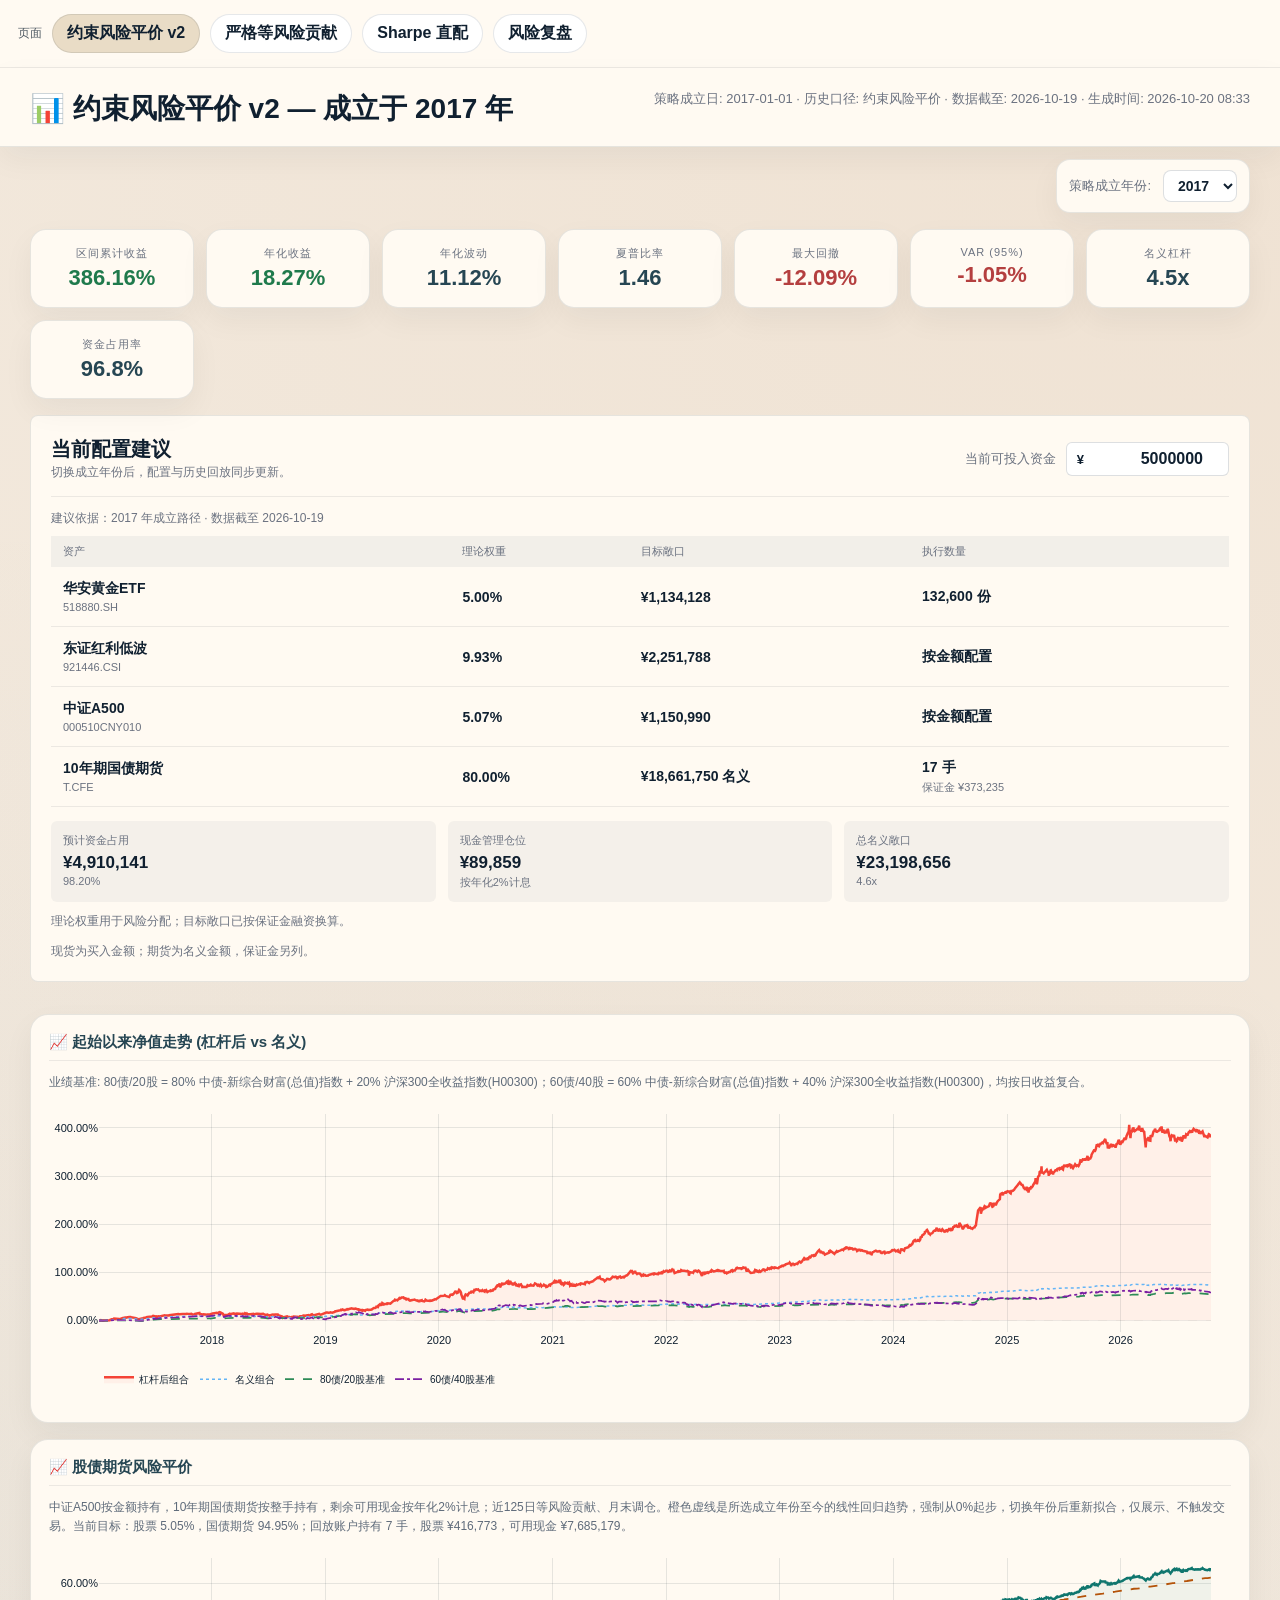
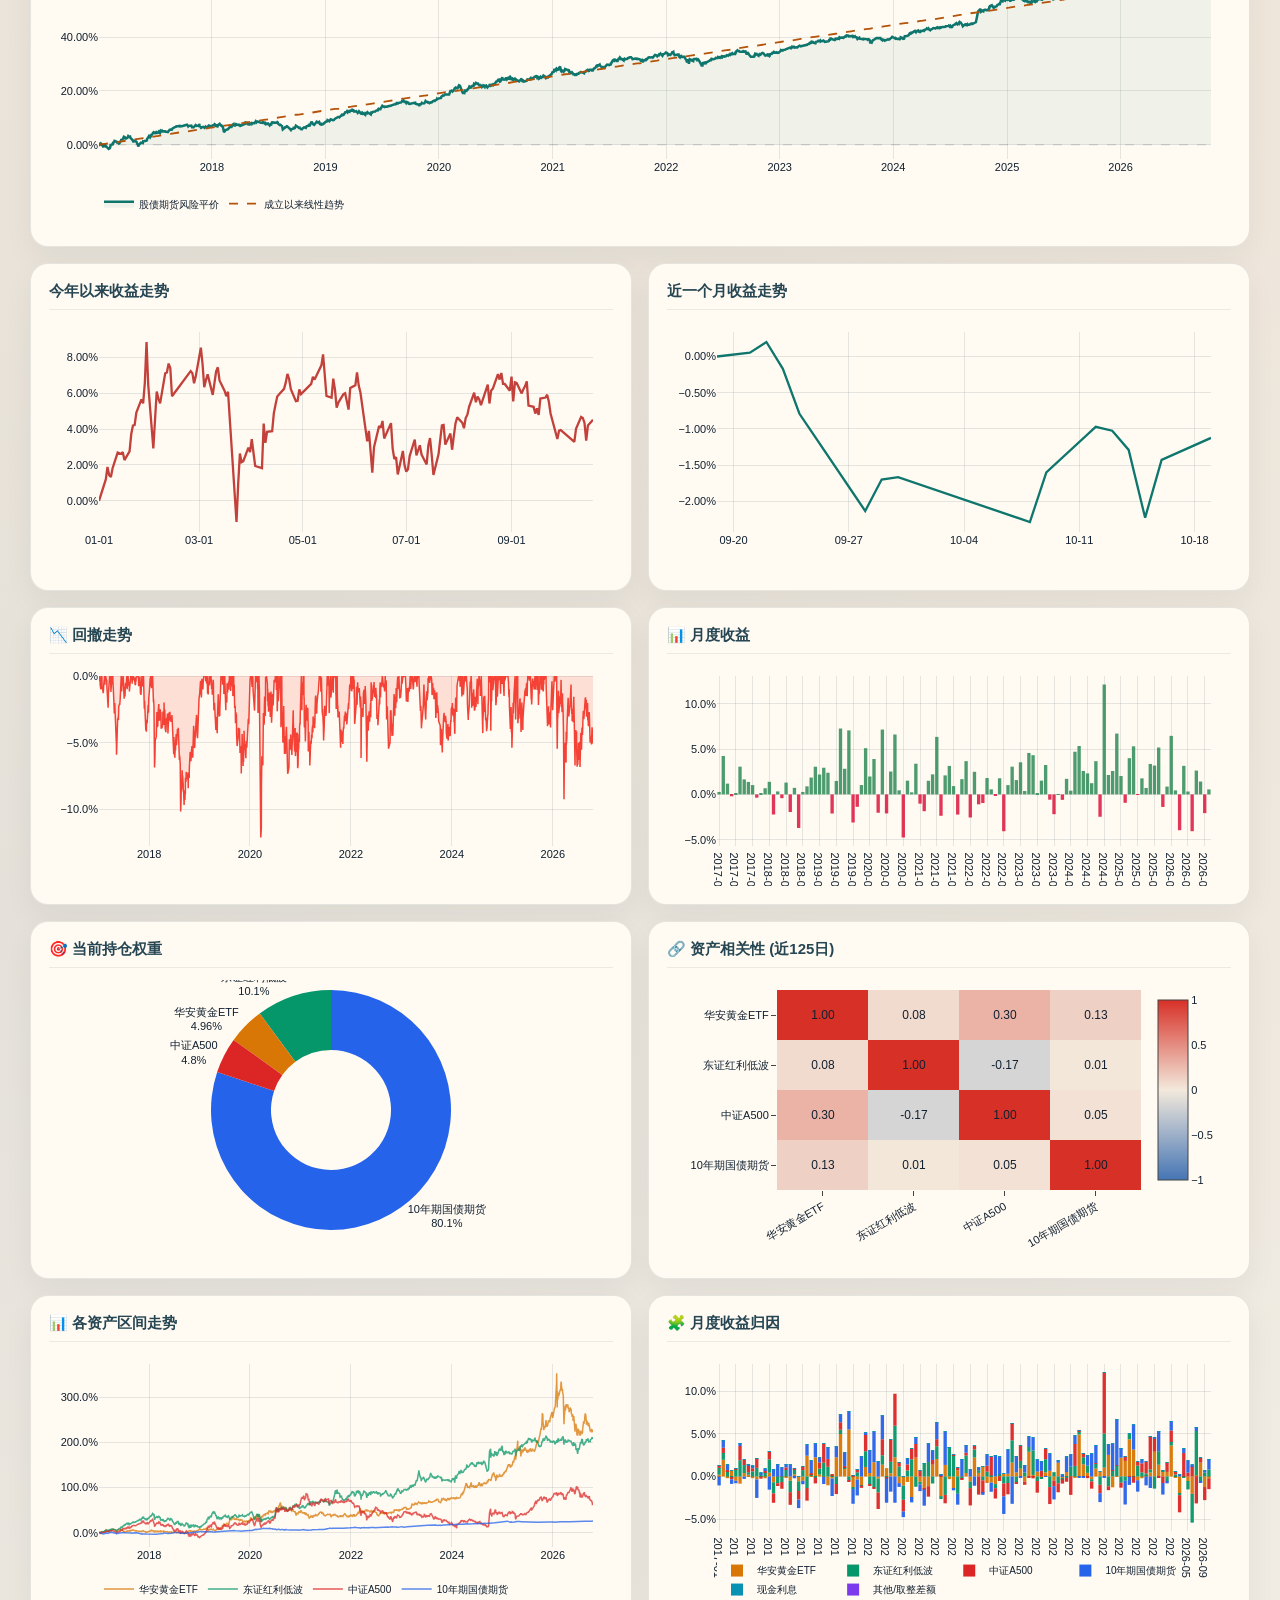
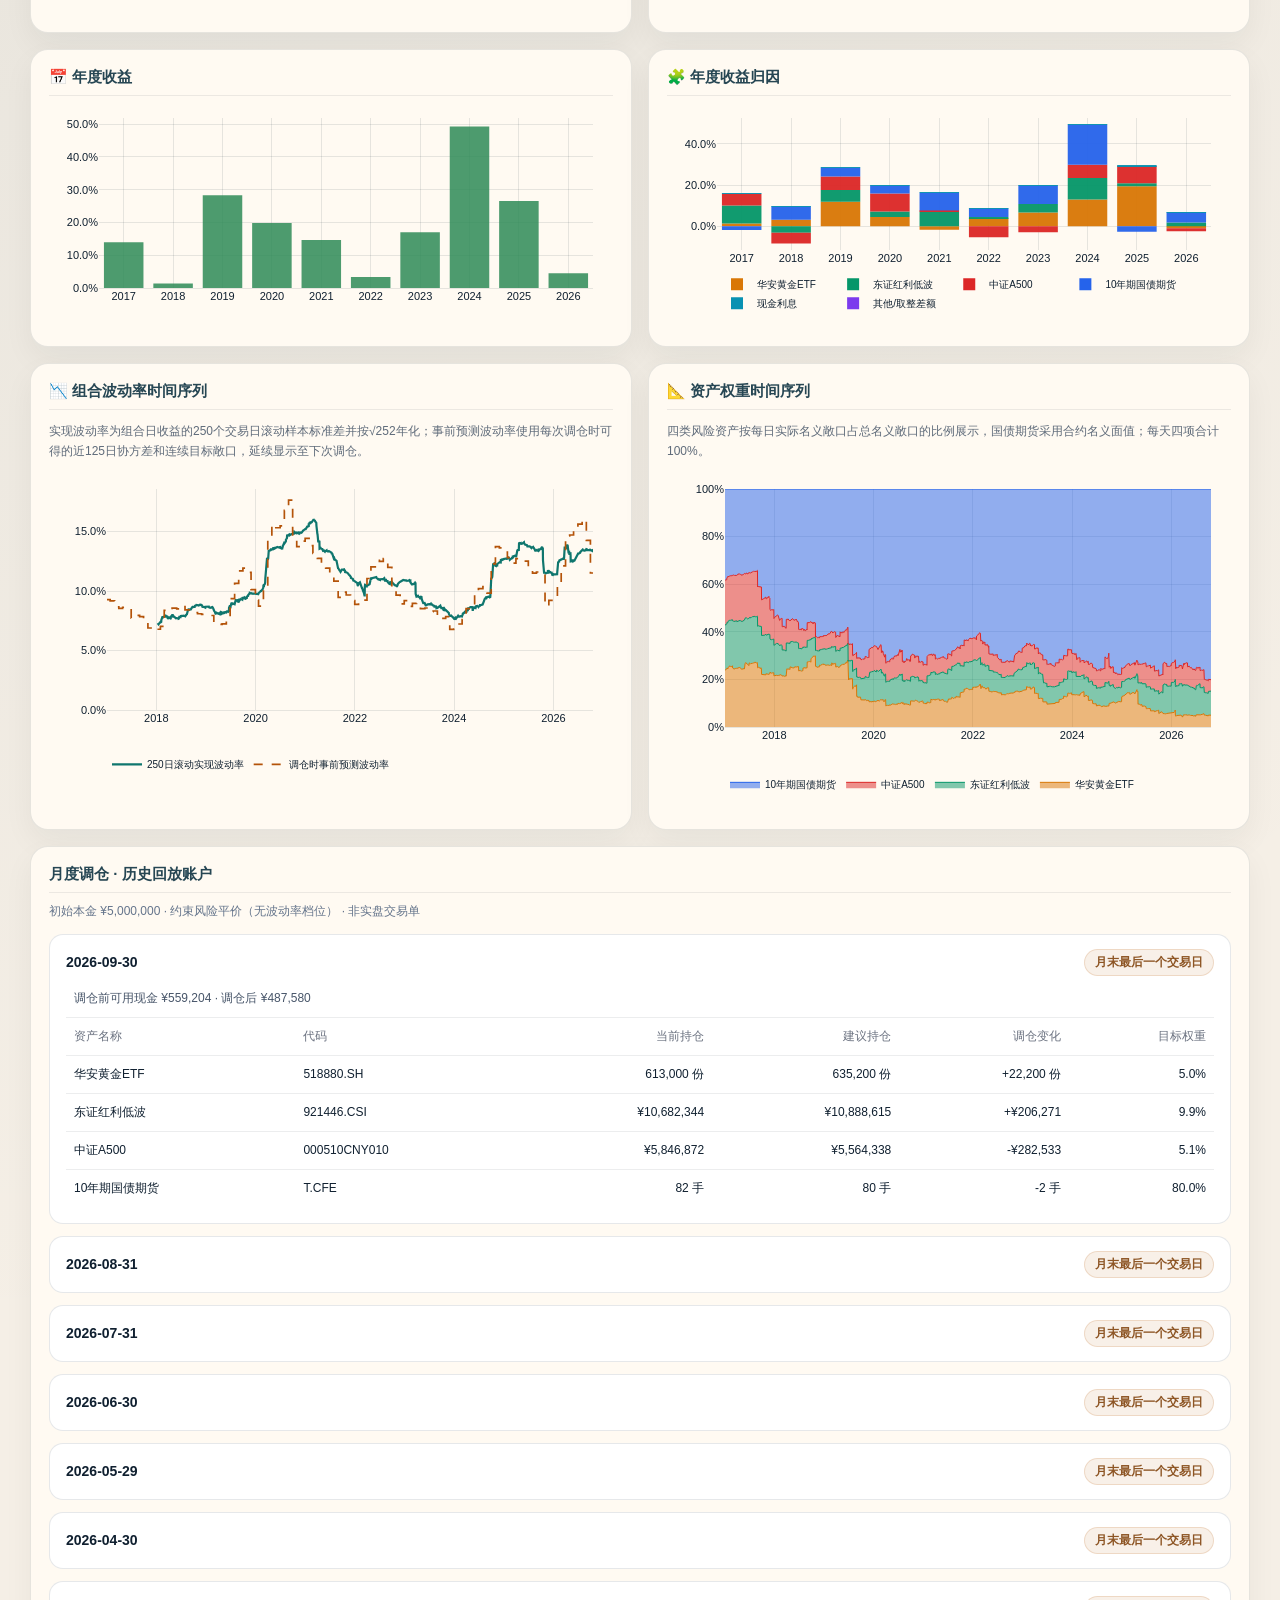
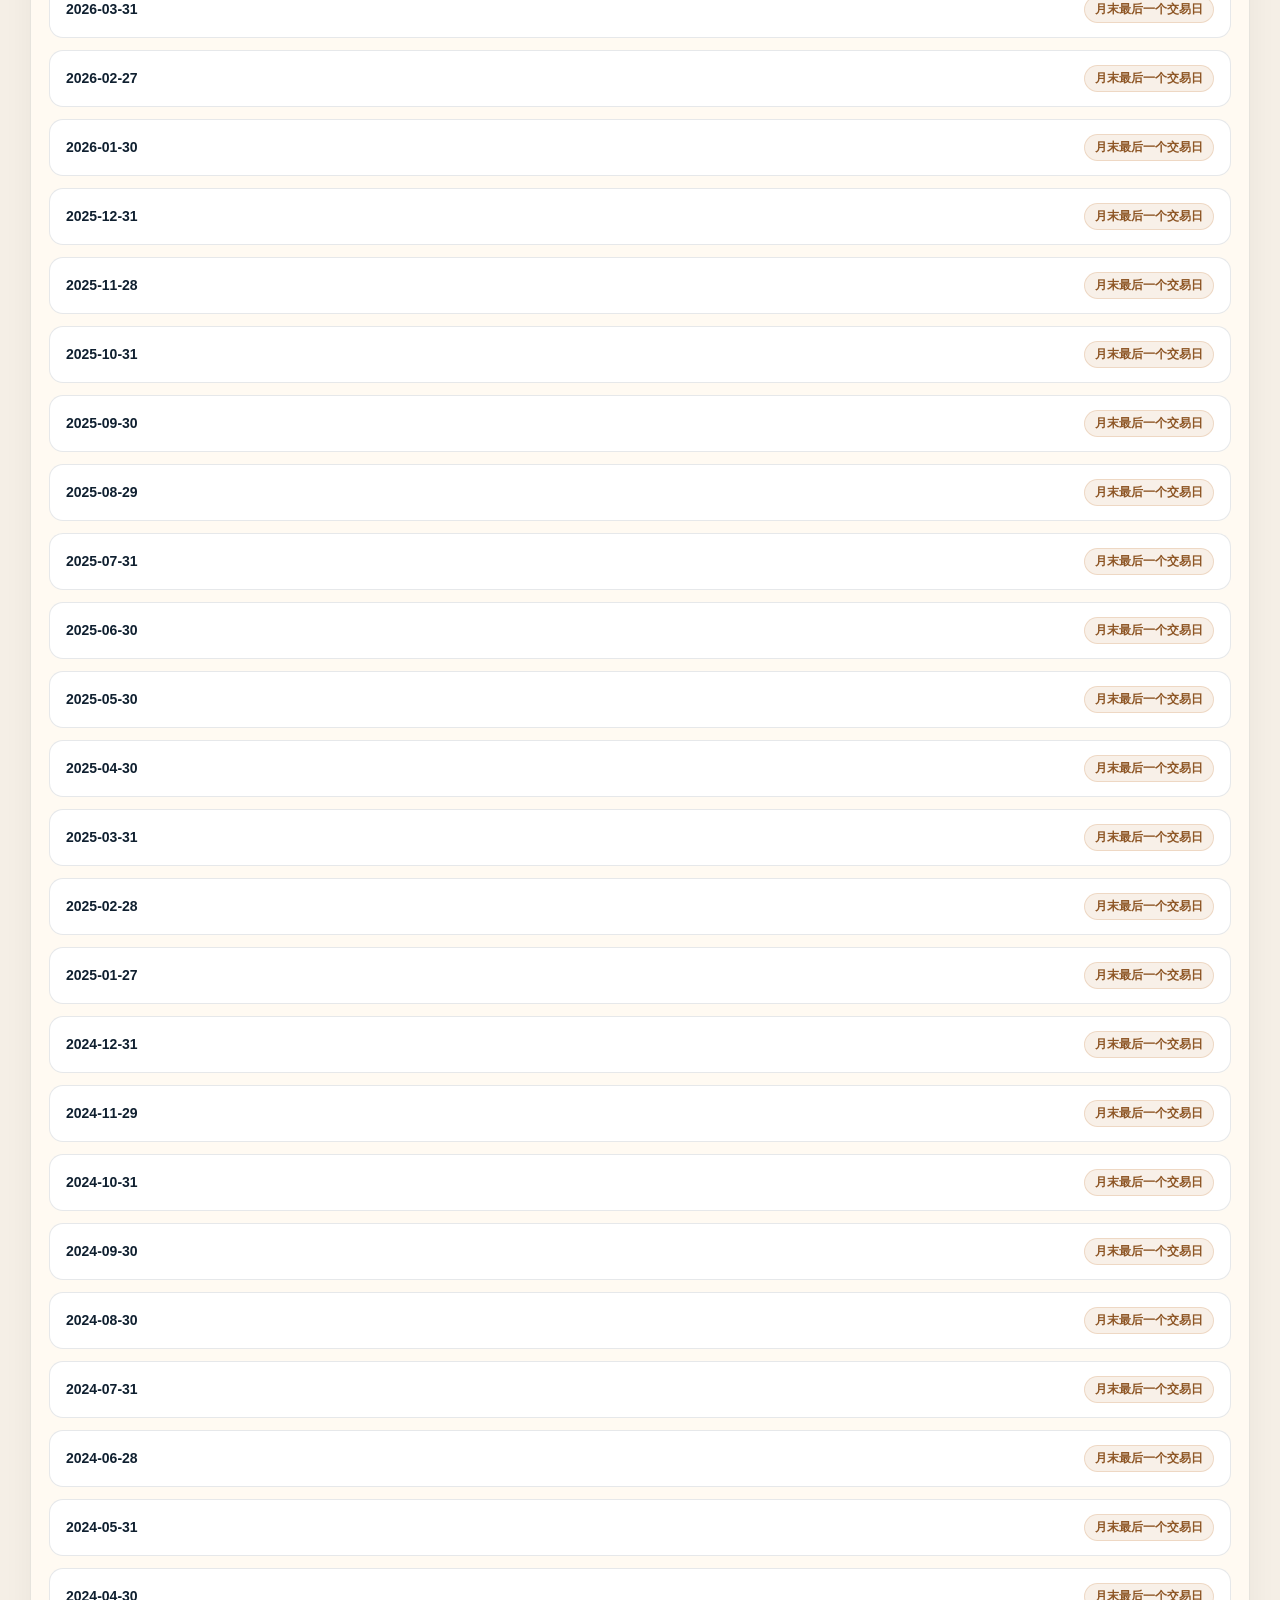
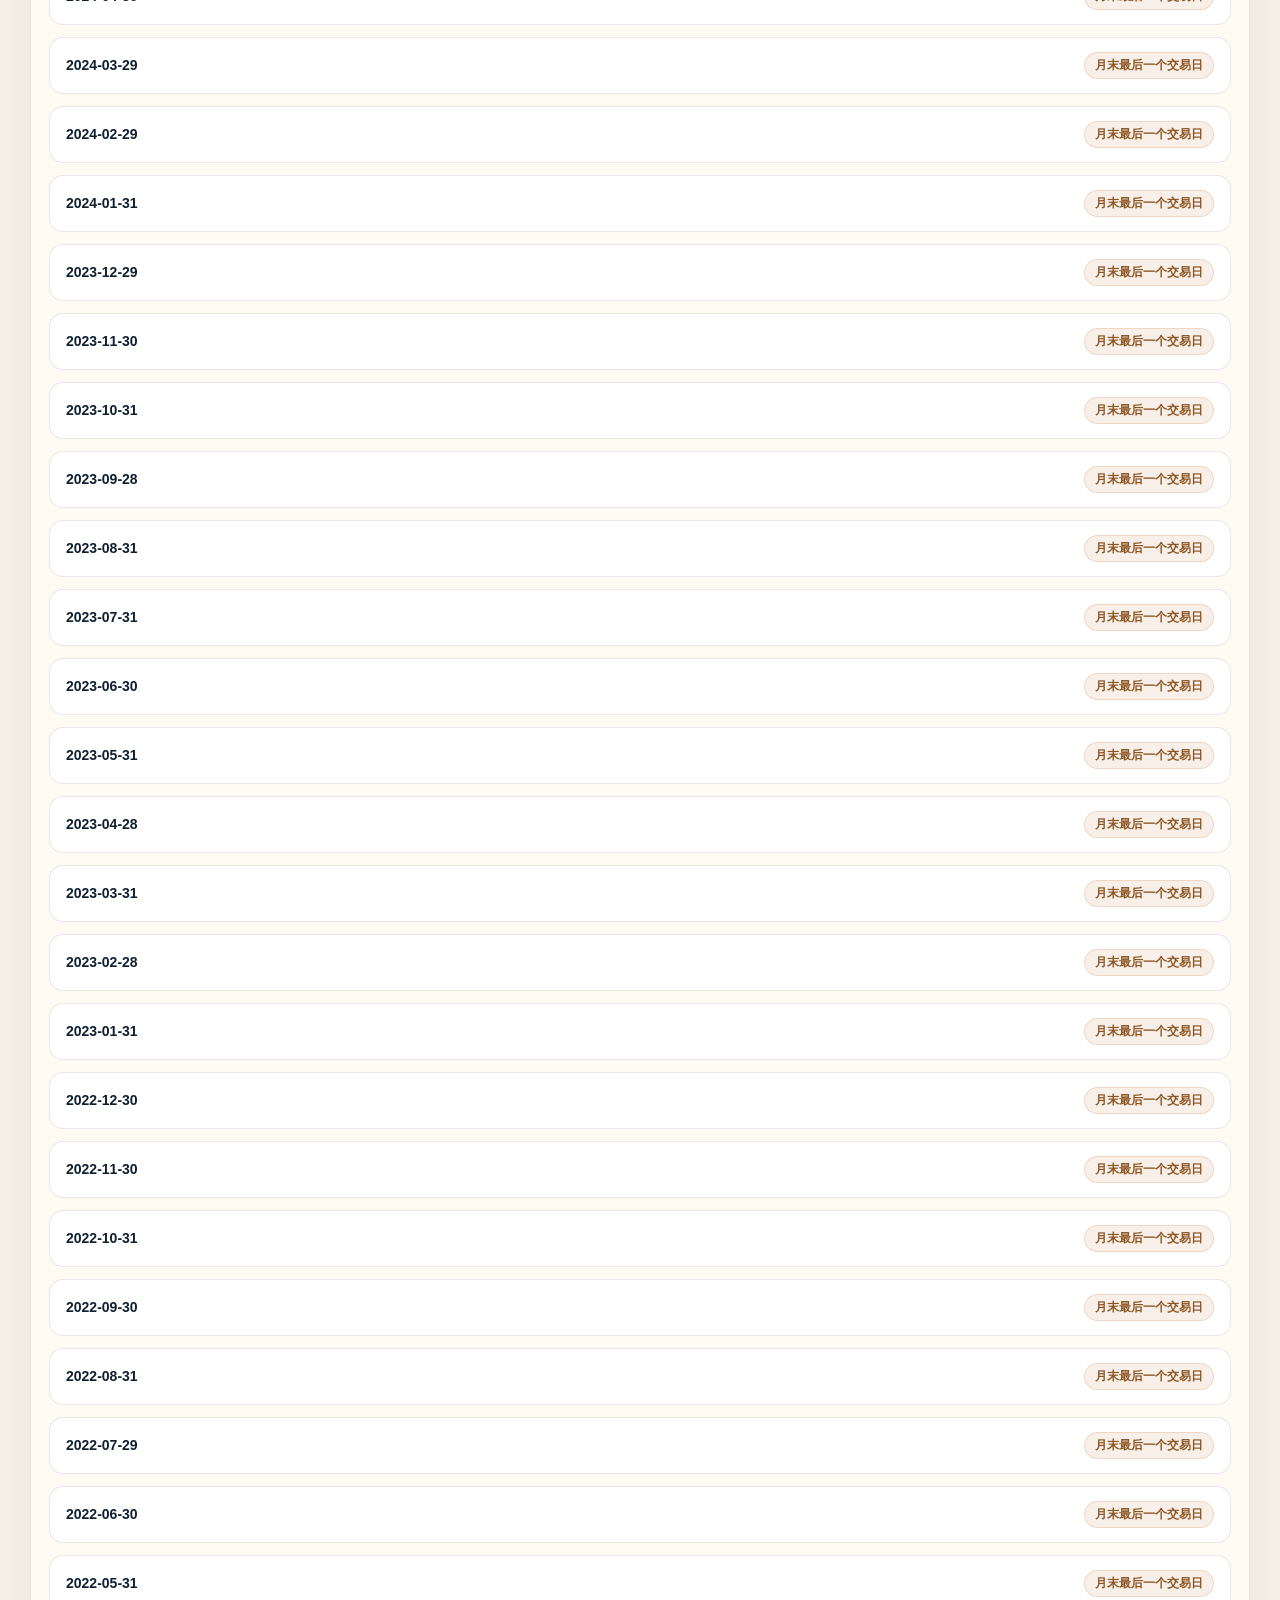
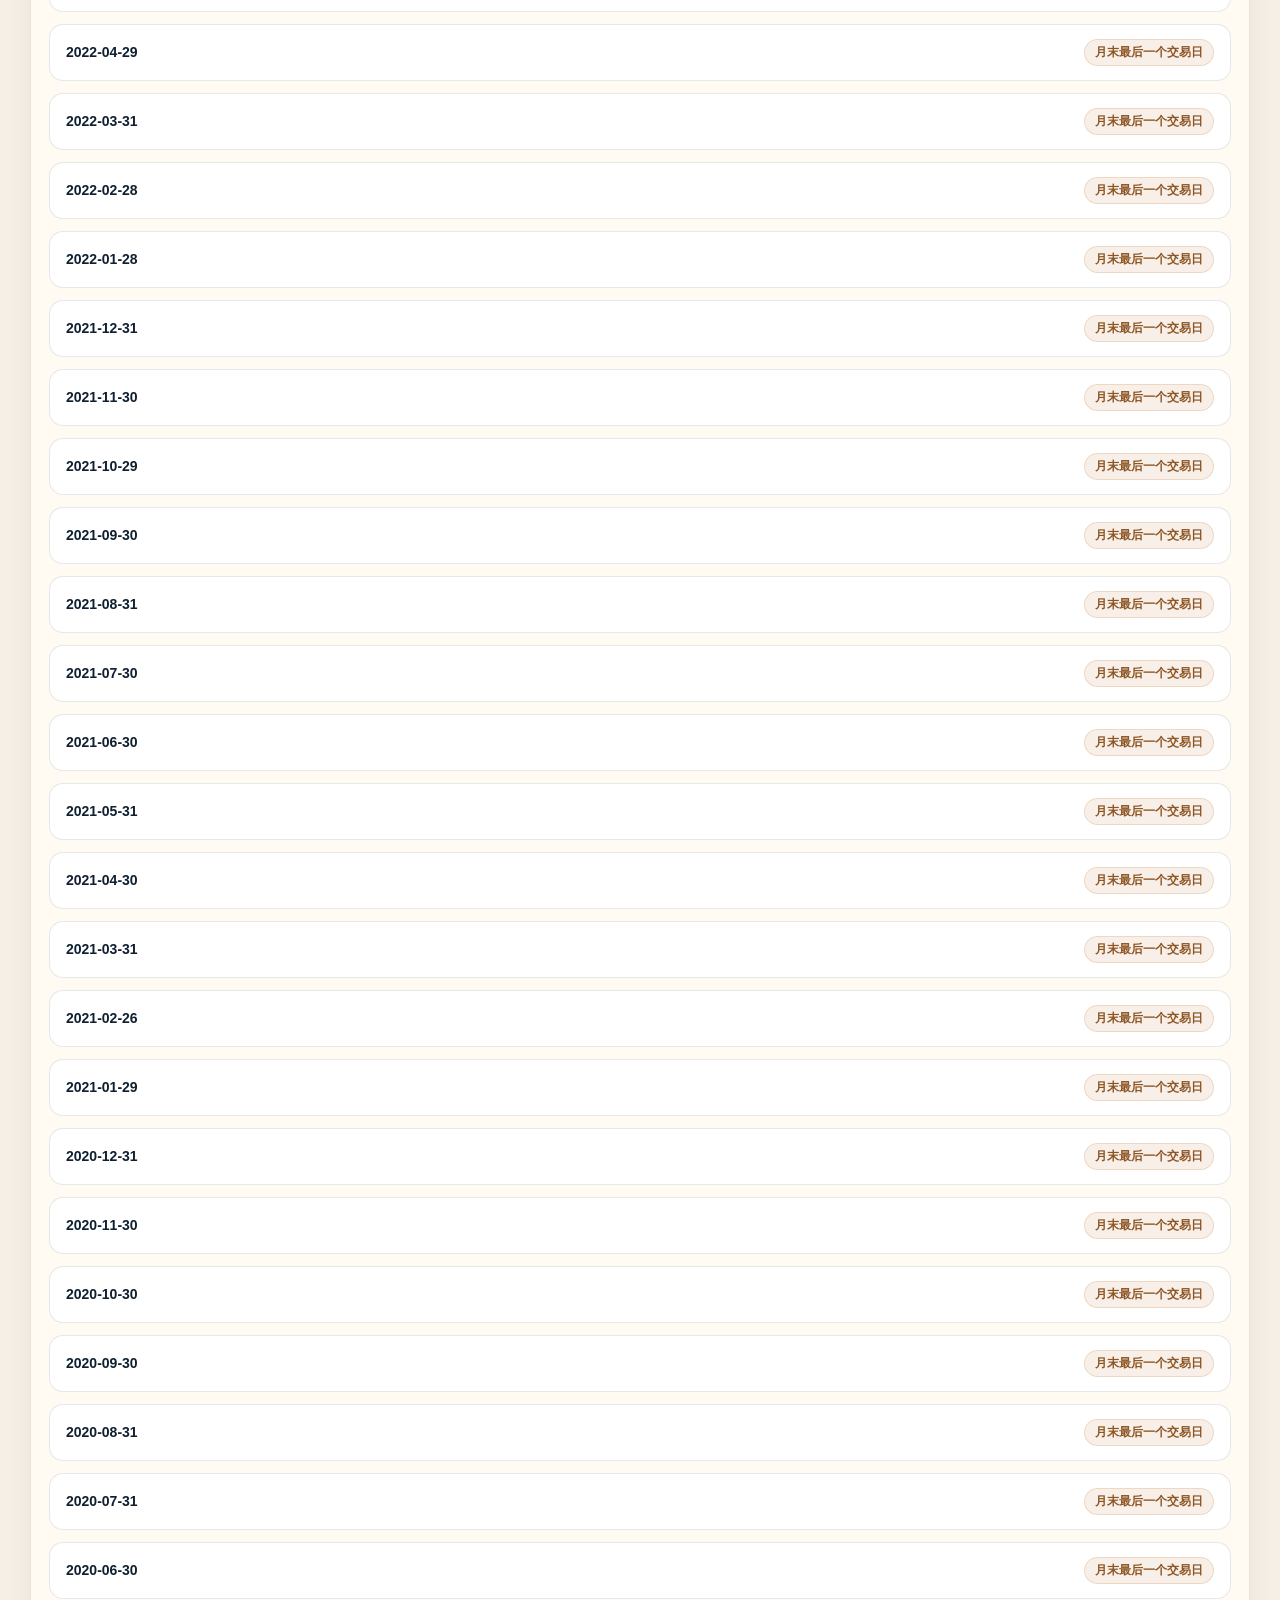
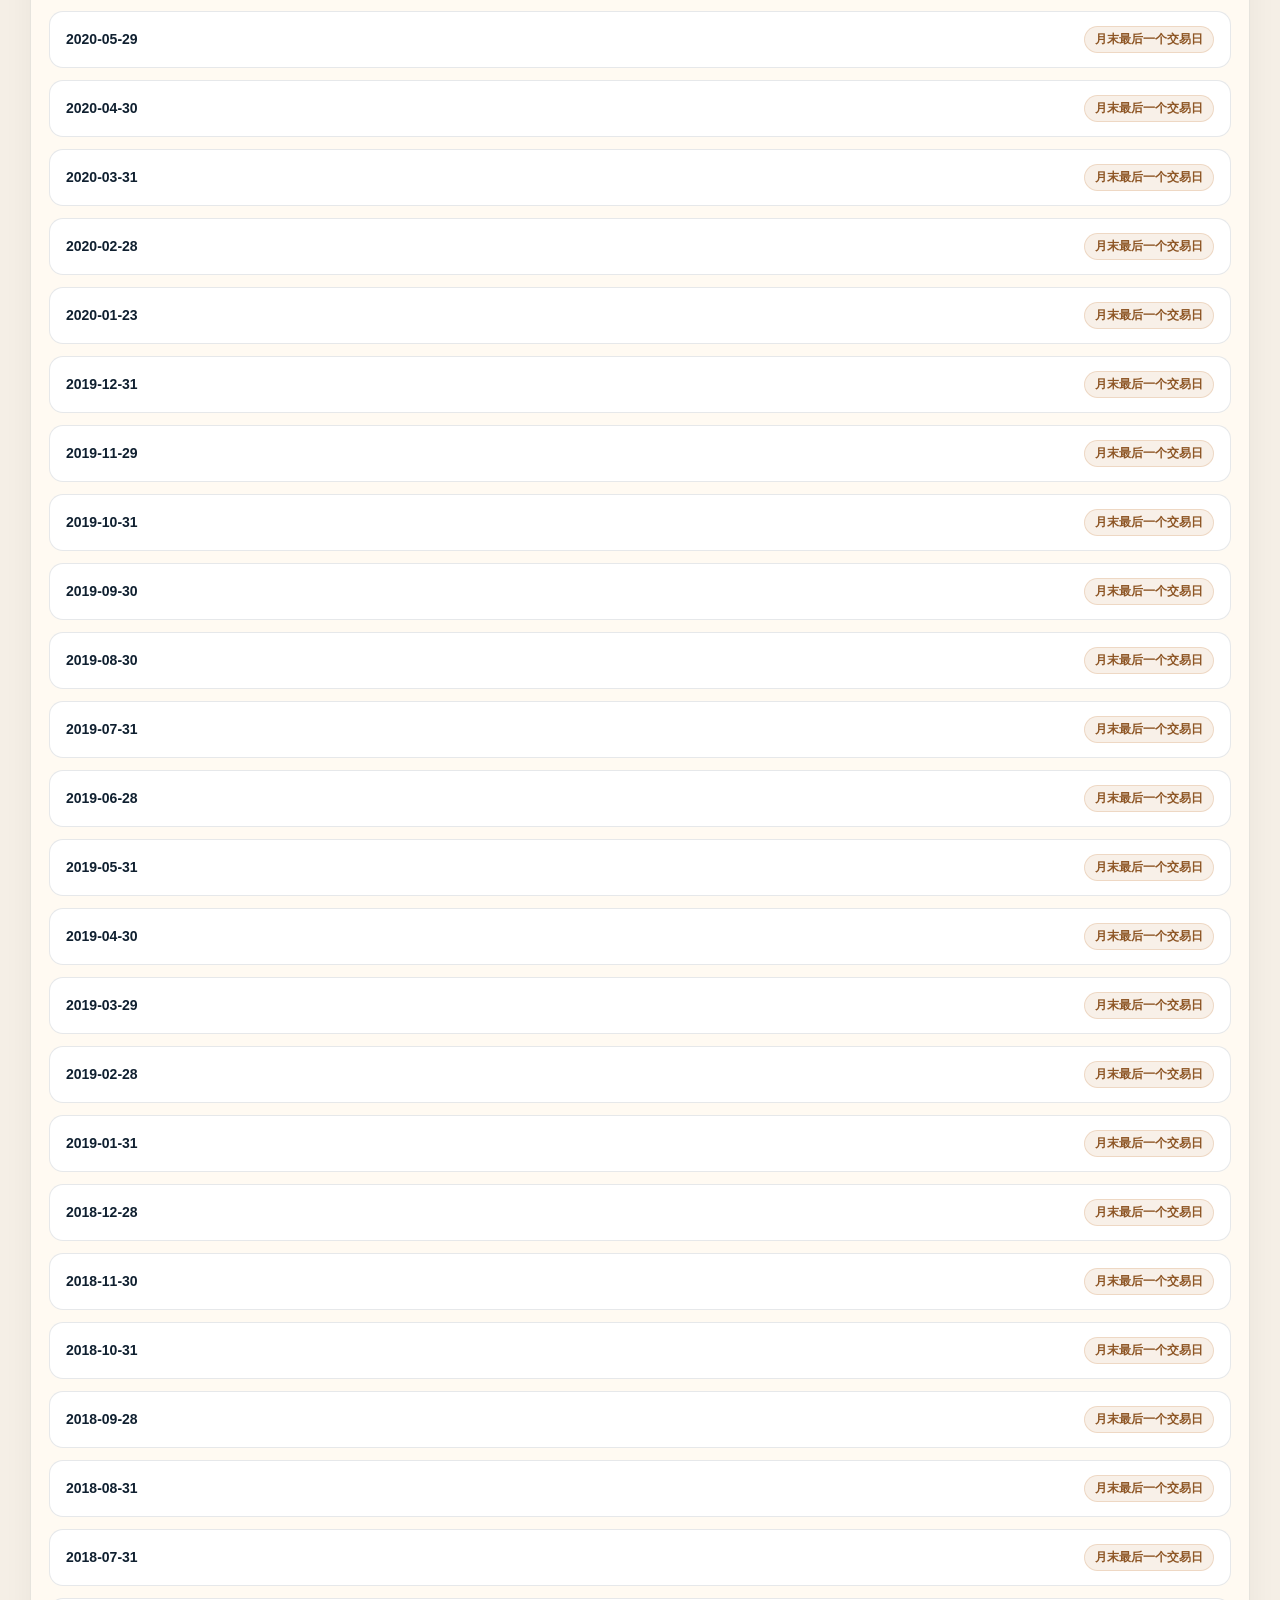
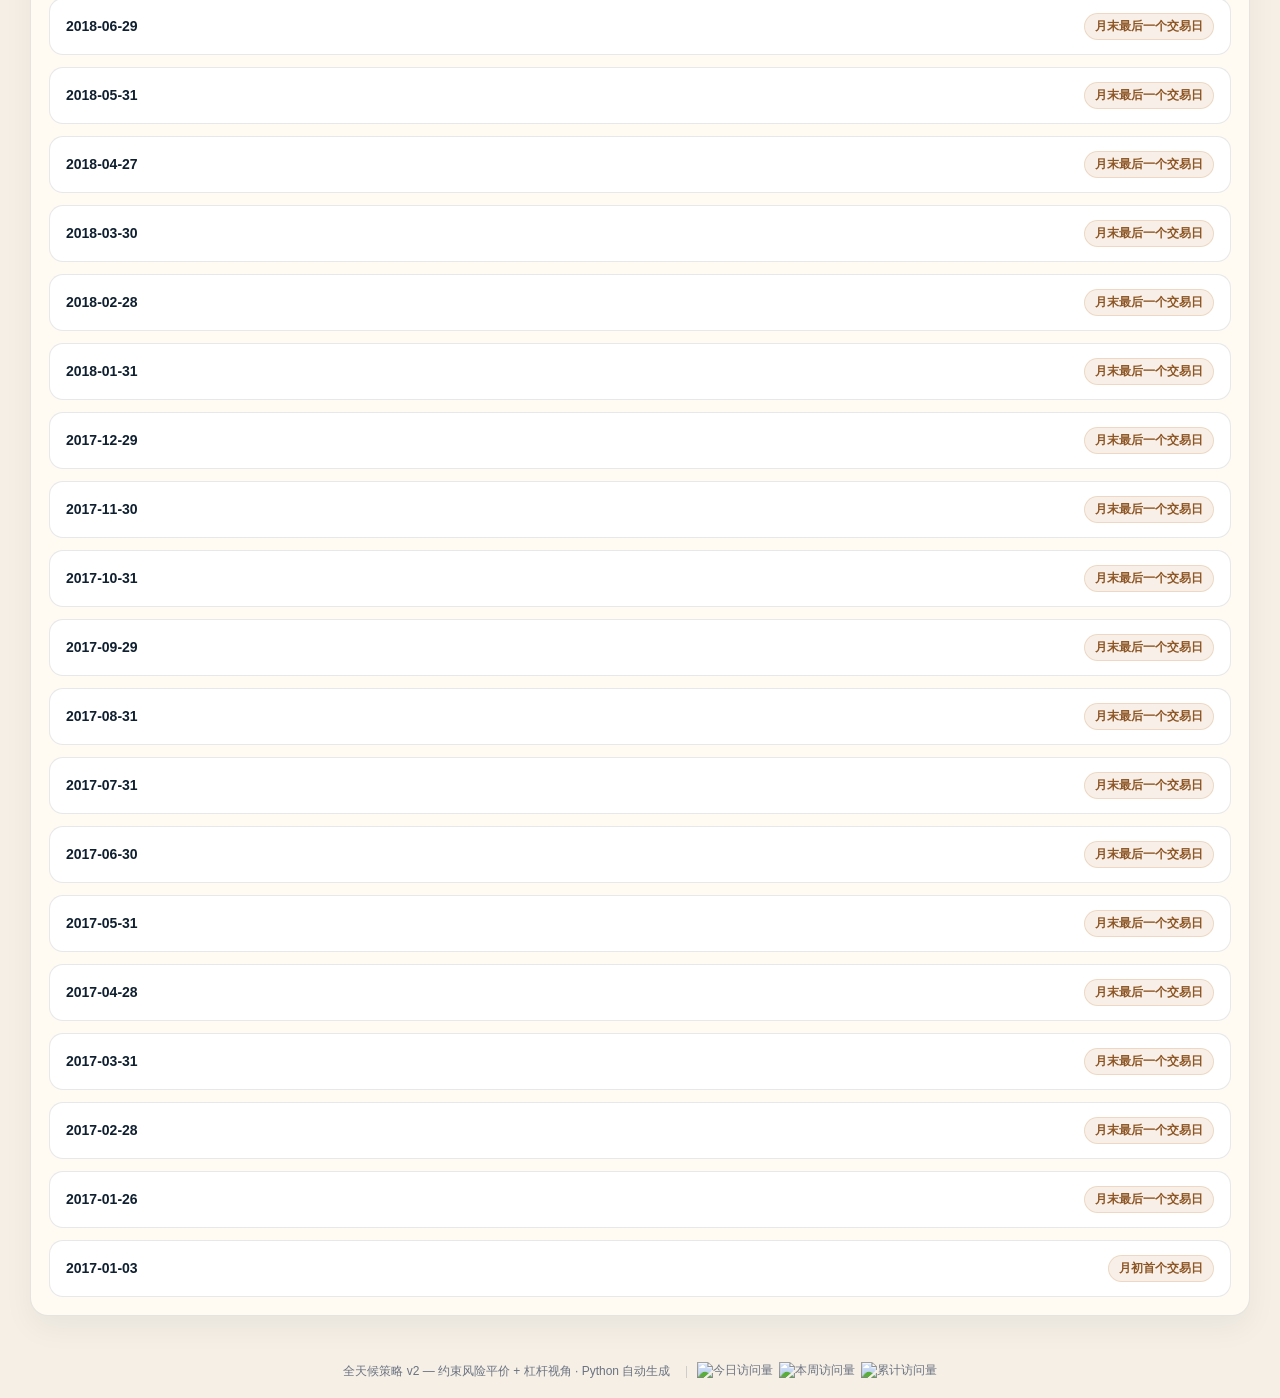
==== commit 231fe0d6: "Publish_AllWeather_dashboard" ====
--- a/index.html
+++ b/index.html
@@ -495,7 +495,7 @@
 <div class="header">
     <h1 id="dashboard-title">📊 约束风险平价 v2 — 成立于 2017 年</h1>
     <div id="dashboard-date" class="date">
-        策略成立日: 2017-01-01 · 数据截至: 2026-10-16 · 生成时间: 2026-10-17 10:38
+        策略成立日: 2017-01-01 · 数据截至: 2026-10-19 · 生成时间: 2026-10-20 08:33
     </div>
 </div>
 
@@ -511,19 +511,19 @@
 <div id="metrics-section" class="metrics-bar">
     <div class="metric">
         <div class="label">区间累计收益</div>
-        <div class="value positive">0.93%</div>
+        <div class="value positive">1.26%</div>
     </div>
     <div class="metric">
         <div class="label">年化收益</div>
-        <div class="value positive">1.25%</div>
+        <div class="value positive">1.68%</div>
     </div>
     <div class="metric">
         <div class="label">年化波动</div>
-        <div class="value neutral">13.81%</div>
+        <div class="value neutral">13.78%</div>
     </div>
     <div class="metric">
         <div class="label">夏普比率</div>
-        <div class="value neutral">-0.05</div>
+        <div class="value neutral">-0.02</div>
     </div>
     <div class="metric">
         <div class="label">最大回撤</div>
@@ -539,7 +539,7 @@
     </div>
     <div class="metric">
         <div class="label">资金占用率</div>
-        <div class="value neutral">96.6%</div>
+        <div class="value neutral">96.8%</div>
     </div>
 </div>
 <div id="dashboard-loading" class="dashboard-loading" hidden>正在加载历史数据...</div>
@@ -683,9 +683,9 @@
 </script>
 
 <script>
-    const dashboardDataManifest = {"strategy_mode": "constrained", "default_year": "2017", "default_scenario": "base", "data_version": "20261017103815870517", "year_urls": {"2017": {"base": "data/risk-parity/2017.json"}, "2018": {"base": "data/risk-parity/2018.json"}, "2019": {"base": "data/risk-parity/2019.json"}, "2020": {"base": "data/risk-parity/2020.json"}, "2021": {"base": "data/risk-parity/2021.json"}, "2022": {"base": "data/risk-parity/2022.json"}, "2023": {"base": "data/risk-parity/2023.json"}, "2024": {"base": "data/risk-parity/2024.json"}, "2025": {"base": "data/risk-parity/2025.json"}, "2026": {"base": "data/risk-parity/2026.json"}}, "benchmark_url": "data/common/benchmark.json", "equity_bond_year_urls": {"2017": "data/common/equity-bond-futures/2017.json", "2018": "data/common/equity-bond-futures/2018.json", "2019": "data/common/equity-bond-futures/2019.json", "2020": "data/common/equity-bond-futures/2020.json", "2021": "data/common/equity-bond-futures/2021.json", "2022": "data/common/equity-bond-futures/2022.json", "2023": "data/common/equity-bond-futures/2023.json", "2024": "data/common/equity-bond-futures/2024.json", "2025": "data/common/equity-bond-futures/2025.json", "2026": "data/common/equity-bond-futures/2026.json"}};
+    const dashboardDataManifest = {"strategy_mode": "constrained", "default_year": "2017", "default_scenario": "base", "data_version": "20261020083346284480", "year_urls": {"2017": {"base": "data/risk-parity/2017.json"}, "2018": {"base": "data/risk-parity/2018.json"}, "2019": {"base": "data/risk-parity/2019.json"}, "2020": {"base": "data/risk-parity/2020.json"}, "2021": {"base": "data/risk-parity/2021.json"}, "2022": {"base": "data/risk-parity/2022.json"}, "2023": {"base": "data/risk-parity/2023.json"}, "2024": {"base": "data/risk-parity/2024.json"}, "2025": {"base": "data/risk-parity/2025.json"}, "2026": {"base": "data/risk-parity/2026.json"}}, "benchmark_url": "data/common/benchmark.json", "equity_bond_year_urls": {"2017": "data/common/equity-bond-futures/2017.json", "2018": "data/common/equity-bond-futures/2018.json", "2019": "data/common/equity-bond-futures/2019.json", "2020": "data/common/equity-bond-futures/2020.json", "2021": "data/common/equity-bond-futures/2021.json", "2022": "data/common/equity-bond-futures/2022.json", "2023": "data/common/equity-bond-futures/2023.json", "2024": "data/common/equity-bond-futures/2024.json", "2025": "data/common/equity-bond-futures/2025.json", "2026": "data/common/equity-bond-futures/2026.json"}};
     const embeddedYearPayloads = {"2017": {}, "2018": {}, "2019": {}, "2020": {}, "2021": {}, "2022": {}, "2023": {}, "2024": {}, "2025": {}, "2026": {}};
-    const calculatorPayloads = {"2017": {"latest_date": "2026-10-16", "latest_scaled_weights": {"518880.SH": 0.22685185185185167, "921446.CSI": 0.45035757290536127, "000510CNY010": 0.23019798265019448, "T.CFE": 3.6296296296296227}, "latest_target_weights": {"518880.SH": 0.05000000000000004, "921446.CSI": 0.09926248545669203, "000510CNY010": 0.05073751454330826, "T.CFE": 0.7999999999999998}, "latest_target_risk_contributions": {"518880.SH": 0.29749544019465896, "921446.CSI": 0.2711488143482038, "000510CNY010": 0.26383430475106945, "T.CFE": 0.1675214407060678}, "latest_covariance_matrix": [[0.04888463554059208, 0.0035658195850699122, 0.017573424486146166, 0.00018160804050719855], [0.0035658195850699122, 0.017684694406502277, -0.0033674832265329652, -2.680538764494262e-06], [0.017573424486146166, -0.0033674832265329652, 0.054266702629374615, 6.74543201775004e-05], [0.00018160804050719855, -2.680538764494262e-06, 6.74543201775004e-05, 0.0001534203190942447]], "latest_base_forecast_volatility": 0.11518757652260836, "latest_volatility_scale": 1.0, "volatility_target": null, "latest_prices": {"518880.SH": 8.554, "921446.CSI": 6309.46, "000510CNY010": 7404.6, "T.CFE": 109.815}}, "2018": {"latest_date": "2026-10-16", "latest_scaled_weights": {"518880.SH": 0.2268518518518528, "921446.CSI": 0.45035757289651424, "000510CNY010": 0.2301979826590404, "T.CFE": 3.629629629629629}, "latest_target_weights": {"518880.SH": 0.050000000000000225, "921446.CSI": 0.09926248545474194, "000510CNY010": 0.0507375145452579, "T.CFE": 0.8}, "latest_target_risk_contributions": {"518880.SH": 0.2974954401939158, "921446.CSI": 0.2711488143339452, "000510CNY010": 0.2638343047675136, "T.CFE": 0.16752144070462532}, "latest_covariance_matrix": [[0.04888463554059208, 0.0035658195850699122, 0.017573424486146166, 0.00018160804050719855], [0.0035658195850699122, 0.017684694406502277, -0.0033674832265329652, -2.680538764494262e-06], [0.017573424486146166, -0.0033674832265329652, 0.054266702629374615, 6.74543201775004e-05], [0.00018160804050719855, -2.680538764494262e-06, 6.74543201775004e-05, 0.0001534203190942447]], "latest_base_forecast_volatility": 0.11518757652316282, "latest_volatility_scale": 1.0, "volatility_target": null, "latest_prices": {"518880.SH": 8.554, "921446.CSI": 6309.46, "000510CNY010": 7404.6, "T.CFE": 109.815}}, "2019": {"latest_date": "2026-10-16", "latest_scaled_weights": {"518880.SH": 0.22685185185185183, "921446.CSI": 0.45035757292311407, "000510CNY010": 0.2301979826324416, "T.CFE": 3.629629629629629}, "latest_target_weights": {"518880.SH": 0.05000000000000001, "921446.CSI": 0.09926248546060476, "000510CNY010": 0.05073751453939531, "T.CFE": 0.8}, "latest_target_risk_contributions": {"518880.SH": 0.29749544019615404, "921446.CSI": 0.2711488143768154, "000510CNY010": 0.26383430471806707, "T.CFE": 0.1675214407089635}, "latest_covariance_matrix": [[0.04888463554059208, 0.0035658195850699122, 0.017573424486146166, 0.00018160804050719855], [0.0035658195850699122, 0.017684694406502277, -0.0033674832265329652, -2.680538764494262e-06], [0.017573424486146166, -0.0033674832265329652, 0.054266702629374615, 6.74543201775004e-05], [0.00018160804050719855, -2.680538764494262e-06, 6.74543201775004e-05, 0.0001534203190942447]], "latest_base_forecast_volatility": 0.11518757652149587, "latest_volatility_scale": 1.0, "volatility_target": null, "latest_prices": {"518880.SH": 8.554, "921446.CSI": 6309.46, "000510CNY010": 7404.6, "T.CFE": 109.815}}, "2020": {"latest_date": "2026-10-16", "latest_scaled_weights": {"518880.SH": 0.22685185185185217, "921446.CSI": 0.4503575729244698, "000510CNY010": 0.2301979826310856, "T.CFE": 3.629629629629629}, "latest_target_weights": {"518880.SH": 0.050000000000000086, "921446.CSI": 0.09926248546090358, "000510CNY010": 0.05073751453909643, "T.CFE": 0.8}, "latest_target_risk_contributions": {"518880.SH": 0.2974954401962688, "921446.CSI": 0.2711488143790004, "000510CNY010": 0.2638343047155463, "T.CFE": 0.1675214407091846}, "latest_covariance_matrix": [[0.04888463554059208, 0.0035658195850699122, 0.017573424486146166, 0.00018160804050719855], [0.0035658195850699122, 0.017684694406502277, -0.0033674832265329652, -2.680538764494262e-06], [0.017573424486146166, -0.0033674832265329652, 0.054266702629374615, 6.74543201775004e-05], [0.00018160804050719855, -2.680538764494262e-06, 6.74543201775004e-05, 0.0001534203190942447]], "latest_base_forecast_volatility": 0.11518757652141093, "latest_volatility_scale": 1.0, "volatility_target": null, "latest_prices": {"518880.SH": 8.554, "921446.CSI": 6309.46, "000510CNY010": 7404.6, "T.CFE": 109.815}}, "2021": {"latest_date": "2026-10-16", "latest_scaled_weights": {"518880.SH": 0.226851851851853, "921446.CSI": 0.45035757290704304, "000510CNY010": 0.23019798264851135, "T.CFE": 3.629629629629628}, "latest_target_weights": {"518880.SH": 0.05000000000000027, "921446.CSI": 0.0992624854570626, "000510CNY010": 0.05073751454293722, "T.CFE": 0.8}, "latest_target_risk_contributions": {"518880.SH": 0.2974954401948028, "921446.CSI": 0.27114881435091437, "000510CNY010": 0.2638343047479404, "T.CFE": 0.16752144070634245}, "latest_covariance_matrix": [[0.04888463554059208, 0.0035658195850699122, 0.017573424486146166, 0.00018160804050719855], [0.0035658195850699122, 0.017684694406502277, -0.0033674832265329652, -2.680538764494262e-06], [0.017573424486146166, -0.0033674832265329652, 0.054266702629374615, 6.74543201775004e-05], [0.00018160804050719855, -2.680538764494262e-06, 6.74543201775004e-05, 0.0001534203190942447]], "latest_base_forecast_volatility": 0.11518757652250301, "latest_volatility_scale": 1.0, "volatility_target": null, "latest_prices": {"518880.SH": 8.554, "921446.CSI": 6309.46, "000510CNY010": 7404.6, "T.CFE": 109.815}}, "2022": {"latest_date": "2026-10-16", "latest_scaled_weights": {"518880.SH": 0.22685185185185214, "921446.CSI": 0.4503575729042797, "000510CNY010": 0.23019798265127578, "T.CFE": 3.6296296296296253}, "latest_target_weights": {"518880.SH": 0.050000000000000114, "921446.CSI": 0.0992624854564536, "000510CNY010": 0.05073751454354655, "T.CFE": 0.7999999999999999}, "latest_target_risk_contributions": {"518880.SH": 0.29749544019456864, "921446.CSI": 0.27114881434646054, "000510CNY010": 0.26383430475307934, "T.CFE": 0.1675214407058915}, "latest_covariance_matrix": [[0.04888463554059208, 0.0035658195850699122, 0.017573424486146166, 0.00018160804050719855], [0.0035658195850699122, 0.017684694406502277, -0.0033674832265329652, -2.680538764494262e-06], [0.017573424486146166, -0.0033674832265329652, 0.054266702629374615, 6.74543201775004e-05], [0.00018160804050719855, -2.680538764494262e-06, 6.74543201775004e-05, 0.0001534203190942447]], "latest_base_forecast_volatility": 0.11518757652267618, "latest_volatility_scale": 1.0, "volatility_target": null, "latest_prices": {"518880.SH": 8.554, "921446.CSI": 6309.46, "000510CNY010": 7404.6, "T.CFE": 109.815}}, "2023": {"latest_date": "2026-10-16", "latest_scaled_weights": {"518880.SH": 0.2268518518518522, "921446.CSI": 0.45035757291470857, "000510CNY010": 0.23019798264084687, "T.CFE": 3.6296296296296213}, "latest_target_weights": {"518880.SH": 0.05000000000000017, "921446.CSI": 0.09926248545875227, "000510CNY010": 0.050737514541247974, "T.CFE": 0.7999999999999997}, "latest_target_risk_contributions": {"518880.SH": 0.297495440195447, "921446.CSI": 0.27114881436326854, "000510CNY010": 0.26383430473369235, "T.CFE": 0.1675214407075921}, "latest_covariance_matrix": [[0.04888463554059208, 0.0035658195850699122, 0.017573424486146166, 0.00018160804050719855], [0.0035658195850699122, 0.017684694406502277, -0.0033674832265329652, -2.680538764494262e-06], [0.017573424486146166, -0.0033674832265329652, 0.054266702629374615, 6.74543201775004e-05], [0.00018160804050719855, -2.680538764494262e-06, 6.74543201775004e-05, 0.0001534203190942447]], "latest_base_forecast_volatility": 0.1151875765220226, "latest_volatility_scale": 1.0, "volatility_target": null, "latest_prices": {"518880.SH": 8.554, "921446.CSI": 6309.46, "000510CNY010": 7404.6, "T.CFE": 109.815}}, "2024": {"latest_date": "2026-10-16", "latest_scaled_weights": {"518880.SH": 0.23264934274877572, "921446.CSI": 0.48720449473142957, "000510CNY010": 0.25835714268368065, "T.CFE": 0.08945099180569528}, "latest_target_weights": {"518880.SH": 0.2179054315473963, "921446.CSI": 0.45632841435070853, "000510CNY010": 0.24198402628040921, "T.CFE": 0.08378212782148603}, "latest_target_risk_contributions": {"518880.SH": 0.32748254464752247, "921446.CSI": 0.33288610365575916, "000510CNY010": 0.339117513805822, "T.CFE": 0.0005138378908962492}, "latest_covariance_matrix": [[0.04888463554059208, 0.0035658195850699122, 0.017573424486146166, 0.00018160804050719855], [0.0035658195850699122, 0.017684694406502277, -0.0033674832265329652, -2.680538764494262e-06], [0.017573424486146166, -0.0033674832265329652, 0.054266702629374615, 6.74543201775004e-05], [0.00018160804050719855, -2.680538764494262e-06, 6.74543201775004e-05, 0.0001534203190942447]], "latest_base_forecast_volatility": 0.11203013998469094, "latest_volatility_scale": 1.0, "volatility_target": null, "latest_prices": {"518880.SH": 8.554, "921446.CSI": 6309.46, "000510CNY010": 7404.6, "T.CFE": 109.815}}, "2025": {"latest_date": "2026-10-16", "latest_scaled_weights": {"518880.SH": 0.23264161261400707, "921446.CSI": 0.4869321705739356, "000510CNY010": 0.2580492484182829, "T.CFE": 0.1188484196887153}, "latest_target_weights": {"518880.SH": 0.2121729775447009, "921446.CSI": 0.4440901493594432, "000510CNY010": 0.23534515934138084, "T.CFE": 0.1083917137544753}, "latest_target_risk_contributions": {"518880.SH": 0.32772503811444514, "921446.CSI": 0.33283336222840537, "000510CNY010": 0.3387157675249221, "T.CFE": 0.0007258321322274067}, "latest_covariance_matrix": [[0.04888463554059208, 0.0035658195850699122, 0.017573424486146166, 0.00018160804050719855], [0.0035658195850699122, 0.017684694406502277, -0.0033674832265329652, -2.680538764494262e-06], [0.017573424486146166, -0.0033674832265329652, 0.054266702629374615, 6.74543201775004e-05], [0.00018160804050719855, -2.680538764494262e-06, 6.74543201775004e-05, 0.0001534203190942447]], "latest_base_forecast_volatility": 0.11198232108867809, "latest_volatility_scale": 1.0, "volatility_target": null, "latest_prices": {"518880.SH": 8.554, "921446.CSI": 6309.46, "000510CNY010": 7404.6, "T.CFE": 109.815}}, "2026": {"latest_date": "2026-10-16", "latest_scaled_weights": {"518880.SH": 0.22046498969255063, "921446.CSI": 0.4569385425304779, "000510CNY010": 0.2326107576983794, "T.CFE": 3.499285503929602}, "latest_target_weights": {"518880.SH": 0.05000000000000003, "921446.CSI": 0.10363063613131993, "000510CNY010": 0.05275457976859882, "T.CFE": 0.7936147841000813}, "latest_target_risk_contributions": {"518880.SH": 0.28895319811881764, "921446.CSI": 0.28228762075784847, "000510CNY010": 0.27042800637677866, "T.CFE": 0.1583311747465553}, "latest_covariance_matrix": [[0.04888463554059208, 0.0035658195850699122, 0.017573424486146166, 0.00018160804050719855], [0.0035658195850699122, 0.017684694406502277, -0.0033674832265329652, -2.680538764494262e-06], [0.017573424486146166, -0.0033674832265329652, 0.054266702629374615, 6.74543201775004e-05], [0.00018160804050719855, -2.680538764494262e-06, 6.74543201775004e-05, 0.0001534203190942447]], "latest_base_forecast_volatility": 0.11432322149915727, "latest_volatility_scale": 1.0, "volatility_target": null, "latest_prices": {"518880.SH": 8.554, "921446.CSI": 6309.46, "000510CNY010": 7404.6, "T.CFE": 109.815}}};
+    const calculatorPayloads = {"2017": {"latest_date": "2026-10-19", "latest_scaled_weights": {"518880.SH": 0.22685185185185167, "921446.CSI": 0.45035757290536127, "000510CNY010": 0.23019798265019448, "T.CFE": 3.6296296296296227}, "latest_target_weights": {"518880.SH": 0.05000000000000004, "921446.CSI": 0.09926248545669203, "000510CNY010": 0.05073751454330826, "T.CFE": 0.7999999999999998}, "latest_target_risk_contributions": {"518880.SH": 0.29749544019465896, "921446.CSI": 0.2711488143482038, "000510CNY010": 0.26383430475106945, "T.CFE": 0.1675214407060678}, "latest_covariance_matrix": [[0.04888463554059208, 0.0035658195850699122, 0.017573424486146166, 0.00018160804050719855], [0.0035658195850699122, 0.017684694406502277, -0.0033674832265329652, -2.680538764494262e-06], [0.017573424486146166, -0.0033674832265329652, 0.054266702629374615, 6.74543201775004e-05], [0.00018160804050719855, -2.680538764494262e-06, 6.74543201775004e-05, 0.0001534203190942447]], "latest_base_forecast_volatility": 0.11518757652260836, "latest_volatility_scale": 1.0, "volatility_target": null, "latest_prices": {"518880.SH": 8.553, "921446.CSI": 6367.15, "000510CNY010": 7414.46, "T.CFE": 109.775}}, "2018": {"latest_date": "2026-10-19", "latest_scaled_weights": {"518880.SH": 0.2268518518518528, "921446.CSI": 0.45035757289651424, "000510CNY010": 0.2301979826590404, "T.CFE": 3.629629629629629}, "latest_target_weights": {"518880.SH": 0.050000000000000225, "921446.CSI": 0.09926248545474194, "000510CNY010": 0.0507375145452579, "T.CFE": 0.8}, "latest_target_risk_contributions": {"518880.SH": 0.2974954401939158, "921446.CSI": 0.2711488143339452, "000510CNY010": 0.2638343047675136, "T.CFE": 0.16752144070462532}, "latest_covariance_matrix": [[0.04888463554059208, 0.0035658195850699122, 0.017573424486146166, 0.00018160804050719855], [0.0035658195850699122, 0.017684694406502277, -0.0033674832265329652, -2.680538764494262e-06], [0.017573424486146166, -0.0033674832265329652, 0.054266702629374615, 6.74543201775004e-05], [0.00018160804050719855, -2.680538764494262e-06, 6.74543201775004e-05, 0.0001534203190942447]], "latest_base_forecast_volatility": 0.11518757652316282, "latest_volatility_scale": 1.0, "volatility_target": null, "latest_prices": {"518880.SH": 8.553, "921446.CSI": 6367.15, "000510CNY010": 7414.46, "T.CFE": 109.775}}, "2019": {"latest_date": "2026-10-19", "latest_scaled_weights": {"518880.SH": 0.22685185185185183, "921446.CSI": 0.45035757292311407, "000510CNY010": 0.2301979826324416, "T.CFE": 3.629629629629629}, "latest_target_weights": {"518880.SH": 0.05000000000000001, "921446.CSI": 0.09926248546060476, "000510CNY010": 0.05073751453939531, "T.CFE": 0.8}, "latest_target_risk_contributions": {"518880.SH": 0.29749544019615404, "921446.CSI": 0.2711488143768154, "000510CNY010": 0.26383430471806707, "T.CFE": 0.1675214407089635}, "latest_covariance_matrix": [[0.04888463554059208, 0.0035658195850699122, 0.017573424486146166, 0.00018160804050719855], [0.0035658195850699122, 0.017684694406502277, -0.0033674832265329652, -2.680538764494262e-06], [0.017573424486146166, -0.0033674832265329652, 0.054266702629374615, 6.74543201775004e-05], [0.00018160804050719855, -2.680538764494262e-06, 6.74543201775004e-05, 0.0001534203190942447]], "latest_base_forecast_volatility": 0.11518757652149587, "latest_volatility_scale": 1.0, "volatility_target": null, "latest_prices": {"518880.SH": 8.553, "921446.CSI": 6367.15, "000510CNY010": 7414.46, "T.CFE": 109.775}}, "2020": {"latest_date": "2026-10-19", "latest_scaled_weights": {"518880.SH": 0.22685185185185217, "921446.CSI": 0.4503575729244698, "000510CNY010": 0.2301979826310856, "T.CFE": 3.629629629629629}, "latest_target_weights": {"518880.SH": 0.050000000000000086, "921446.CSI": 0.09926248546090358, "000510CNY010": 0.05073751453909643, "T.CFE": 0.8}, "latest_target_risk_contributions": {"518880.SH": 0.2974954401962688, "921446.CSI": 0.2711488143790004, "000510CNY010": 0.2638343047155463, "T.CFE": 0.1675214407091846}, "latest_covariance_matrix": [[0.04888463554059208, 0.0035658195850699122, 0.017573424486146166, 0.00018160804050719855], [0.0035658195850699122, 0.017684694406502277, -0.0033674832265329652, -2.680538764494262e-06], [0.017573424486146166, -0.0033674832265329652, 0.054266702629374615, 6.74543201775004e-05], [0.00018160804050719855, -2.680538764494262e-06, 6.74543201775004e-05, 0.0001534203190942447]], "latest_base_forecast_volatility": 0.11518757652141093, "latest_volatility_scale": 1.0, "volatility_target": null, "latest_prices": {"518880.SH": 8.553, "921446.CSI": 6367.15, "000510CNY010": 7414.46, "T.CFE": 109.775}}, "2021": {"latest_date": "2026-10-19", "latest_scaled_weights": {"518880.SH": 0.226851851851853, "921446.CSI": 0.45035757290704304, "000510CNY010": 0.23019798264851135, "T.CFE": 3.629629629629628}, "latest_target_weights": {"518880.SH": 0.05000000000000027, "921446.CSI": 0.0992624854570626, "000510CNY010": 0.05073751454293722, "T.CFE": 0.8}, "latest_target_risk_contributions": {"518880.SH": 0.2974954401948028, "921446.CSI": 0.27114881435091437, "000510CNY010": 0.2638343047479404, "T.CFE": 0.16752144070634245}, "latest_covariance_matrix": [[0.04888463554059208, 0.0035658195850699122, 0.017573424486146166, 0.00018160804050719855], [0.0035658195850699122, 0.017684694406502277, -0.0033674832265329652, -2.680538764494262e-06], [0.017573424486146166, -0.0033674832265329652, 0.054266702629374615, 6.74543201775004e-05], [0.00018160804050719855, -2.680538764494262e-06, 6.74543201775004e-05, 0.0001534203190942447]], "latest_base_forecast_volatility": 0.11518757652250301, "latest_volatility_scale": 1.0, "volatility_target": null, "latest_prices": {"518880.SH": 8.553, "921446.CSI": 6367.15, "000510CNY010": 7414.46, "T.CFE": 109.775}}, "2022": {"latest_date": "2026-10-19", "latest_scaled_weights": {"518880.SH": 0.22685185185185214, "921446.CSI": 0.4503575729042797, "000510CNY010": 0.23019798265127578, "T.CFE": 3.6296296296296253}, "latest_target_weights": {"518880.SH": 0.050000000000000114, "921446.CSI": 0.0992624854564536, "000510CNY010": 0.05073751454354655, "T.CFE": 0.7999999999999999}, "latest_target_risk_contributions": {"518880.SH": 0.29749544019456864, "921446.CSI": 0.27114881434646054, "000510CNY010": 0.26383430475307934, "T.CFE": 0.1675214407058915}, "latest_covariance_matrix": [[0.04888463554059208, 0.0035658195850699122, 0.017573424486146166, 0.00018160804050719855], [0.0035658195850699122, 0.017684694406502277, -0.0033674832265329652, -2.680538764494262e-06], [0.017573424486146166, -0.0033674832265329652, 0.054266702629374615, 6.74543201775004e-05], [0.00018160804050719855, -2.680538764494262e-06, 6.74543201775004e-05, 0.0001534203190942447]], "latest_base_forecast_volatility": 0.11518757652267618, "latest_volatility_scale": 1.0, "volatility_target": null, "latest_prices": {"518880.SH": 8.553, "921446.CSI": 6367.15, "000510CNY010": 7414.46, "T.CFE": 109.775}}, "2023": {"latest_date": "2026-10-19", "latest_scaled_weights": {"518880.SH": 0.2268518518518522, "921446.CSI": 0.45035757291470857, "000510CNY010": 0.23019798264084687, "T.CFE": 3.6296296296296213}, "latest_target_weights": {"518880.SH": 0.05000000000000017, "921446.CSI": 0.09926248545875227, "000510CNY010": 0.050737514541247974, "T.CFE": 0.7999999999999997}, "latest_target_risk_contributions": {"518880.SH": 0.297495440195447, "921446.CSI": 0.27114881436326854, "000510CNY010": 0.26383430473369235, "T.CFE": 0.1675214407075921}, "latest_covariance_matrix": [[0.04888463554059208, 0.0035658195850699122, 0.017573424486146166, 0.00018160804050719855], [0.0035658195850699122, 0.017684694406502277, -0.0033674832265329652, -2.680538764494262e-06], [0.017573424486146166, -0.0033674832265329652, 0.054266702629374615, 6.74543201775004e-05], [0.00018160804050719855, -2.680538764494262e-06, 6.74543201775004e-05, 0.0001534203190942447]], "latest_base_forecast_volatility": 0.1151875765220226, "latest_volatility_scale": 1.0, "volatility_target": null, "latest_prices": {"518880.SH": 8.553, "921446.CSI": 6367.15, "000510CNY010": 7414.46, "T.CFE": 109.775}}, "2024": {"latest_date": "2026-10-19", "latest_scaled_weights": {"518880.SH": 0.23264934274877572, "921446.CSI": 0.48720449473142957, "000510CNY010": 0.25835714268368065, "T.CFE": 0.08945099180569528}, "latest_target_weights": {"518880.SH": 0.2179054315473963, "921446.CSI": 0.45632841435070853, "000510CNY010": 0.24198402628040921, "T.CFE": 0.08378212782148603}, "latest_target_risk_contributions": {"518880.SH": 0.32748254464752247, "921446.CSI": 0.33288610365575916, "000510CNY010": 0.339117513805822, "T.CFE": 0.0005138378908962492}, "latest_covariance_matrix": [[0.04888463554059208, 0.0035658195850699122, 0.017573424486146166, 0.00018160804050719855], [0.0035658195850699122, 0.017684694406502277, -0.0033674832265329652, -2.680538764494262e-06], [0.017573424486146166, -0.0033674832265329652, 0.054266702629374615, 6.74543201775004e-05], [0.00018160804050719855, -2.680538764494262e-06, 6.74543201775004e-05, 0.0001534203190942447]], "latest_base_forecast_volatility": 0.11203013998469094, "latest_volatility_scale": 1.0, "volatility_target": null, "latest_prices": {"518880.SH": 8.553, "921446.CSI": 6367.15, "000510CNY010": 7414.46, "T.CFE": 109.775}}, "2025": {"latest_date": "2026-10-19", "latest_scaled_weights": {"518880.SH": 0.23264161261400707, "921446.CSI": 0.4869321705739356, "000510CNY010": 0.2580492484182829, "T.CFE": 0.1188484196887153}, "latest_target_weights": {"518880.SH": 0.2121729775447009, "921446.CSI": 0.4440901493594432, "000510CNY010": 0.23534515934138084, "T.CFE": 0.1083917137544753}, "latest_target_risk_contributions": {"518880.SH": 0.32772503811444514, "921446.CSI": 0.33283336222840537, "000510CNY010": 0.3387157675249221, "T.CFE": 0.0007258321322274067}, "latest_covariance_matrix": [[0.04888463554059208, 0.0035658195850699122, 0.017573424486146166, 0.00018160804050719855], [0.0035658195850699122, 0.017684694406502277, -0.0033674832265329652, -2.680538764494262e-06], [0.017573424486146166, -0.0033674832265329652, 0.054266702629374615, 6.74543201775004e-05], [0.00018160804050719855, -2.680538764494262e-06, 6.74543201775004e-05, 0.0001534203190942447]], "latest_base_forecast_volatility": 0.11198232108867809, "latest_volatility_scale": 1.0, "volatility_target": null, "latest_prices": {"518880.SH": 8.553, "921446.CSI": 6367.15, "000510CNY010": 7414.46, "T.CFE": 109.775}}, "2026": {"latest_date": "2026-10-19", "latest_scaled_weights": {"518880.SH": 0.22046498969255063, "921446.CSI": 0.4569385425304779, "000510CNY010": 0.2326107576983794, "T.CFE": 3.499285503929602}, "latest_target_weights": {"518880.SH": 0.05000000000000003, "921446.CSI": 0.10363063613131993, "000510CNY010": 0.05275457976859882, "T.CFE": 0.7936147841000813}, "latest_target_risk_contributions": {"518880.SH": 0.28895319811881764, "921446.CSI": 0.28228762075784847, "000510CNY010": 0.27042800637677866, "T.CFE": 0.1583311747465553}, "latest_covariance_matrix": [[0.04888463554059208, 0.0035658195850699122, 0.017573424486146166, 0.00018160804050719855], [0.0035658195850699122, 0.017684694406502277, -0.0033674832265329652, -2.680538764494262e-06], [0.017573424486146166, -0.0033674832265329652, 0.054266702629374615, 6.74543201775004e-05], [0.00018160804050719855, -2.680538764494262e-06, 6.74543201775004e-05, 0.0001534203190942447]], "latest_base_forecast_volatility": 0.11432322149915727, "latest_volatility_scale": 1.0, "volatility_target": null, "latest_prices": {"518880.SH": 8.553, "921446.CSI": 6367.15, "000510CNY010": 7414.46, "T.CFE": 109.775}}};
     const yearPayloadCache = new Map();
     const assetDefinitions = [{"code": "518880.SH", "name": "华安黄金ETF", "type": "spot", "unit": "份", "margin_rate": 1.0, "multiplier": 1.0, "min_trade_unit": 100.0, "face_value": 0.0, "has_explicit_face_value": false, "cost_rate": 0.0}, {"code": "921446.CSI", "name": "东证红利低波", "type": "spot", "unit": "万元", "margin_rate": 1.0, "multiplier": 1.0, "min_trade_unit": 1.0, "face_value": 0.0, "has_explicit_face_value": false, "cost_rate": 0.0}, {"code": "000510CNY010", "name": "中证A500", "type": "spot", "unit": "万元", "margin_rate": 1.0, "multiplier": 1.0, "min_trade_unit": 1.0, "face_value": 0.0, "has_explicit_face_value": false, "cost_rate": 0.0}, {"code": "T.CFE", "name": "10年期国债期货", "type": "futures", "unit": "手", "margin_rate": 0.02, "multiplier": 10000.0, "min_trade_unit": 1.0, "face_value": 0.0, "has_explicit_face_value": false, "cost_rate": 0.0}];
     const calculatorStrategyMode = "constrained";
@@ -887,7 +887,7 @@
 <script>
     const defaultYearKey = String(2017);
     let benchmarkPayload = {};
-    let equityBondFuturesPayload = {"source": {"equity": "中证A500全收益指数 000510CNY010（项目行情文件）", "bond_futures": "10年期国债期货主力连续 T.CFE（新浪原始价与项目复权序列）"}, "lookback": 125, "method": "两资产逆波动权重（等风险贡献）", "rebalance": "月末最后一个交易日", "cash_yield": 0.02, "futures_multiplier": 10000.0, "margin_rate": 0.02, "bond_vol_scale": 1.0, "source_latest_date": "2026-10-16", "years": {}};
+    let equityBondFuturesPayload = {"source": {"equity": "中证A500全收益指数 000510CNY010（项目行情文件）", "bond_futures": "10年期国债期货主力连续 T.CFE（新浪原始价与项目复权序列）"}, "lookback": 125, "method": "两资产逆波动权重（等风险贡献）", "rebalance": "月末最后一个交易日", "cash_yield": 0.02, "futures_multiplier": 10000.0, "margin_rate": 0.02, "bond_vol_scale": 1.0, "source_latest_date": "2026-10-19", "years": {}};
     const strategyTitle = "约束风险平价 v2";
     const strategyDocumentTitle = "约束风险平价";
     const metricsSection = document.getElementById('metrics-section');
@@ -1671,7 +1671,7 @@
             const scenarioLabel = calculatorStrategyMode === 'strict'
                 ? (selectedVolatilityTarget === null ? '不限制波动率' : `${fmtPct(selectedVolatilityTarget, 0)}波动率上限`)
                 : '约束风险平价';
-            dashboardDate.innerText = `策略成立日: ${state.selectedYear}-01-01 · 历史口径: ${scenarioLabel} · 数据截至: ${state.latestDate} · 生成时间: 2026-10-17 10:38`;
+            dashboardDate.innerText = `策略成立日: ${state.selectedYear}-01-01 · 历史口径: ${scenarioLabel} · 数据截至: ${state.latestDate} · 生成时间: 2026-10-20 08:33`;
         }
         document.title = `${strategyDocumentTitle} — 成立于 ${state.selectedYear} 年`;
 
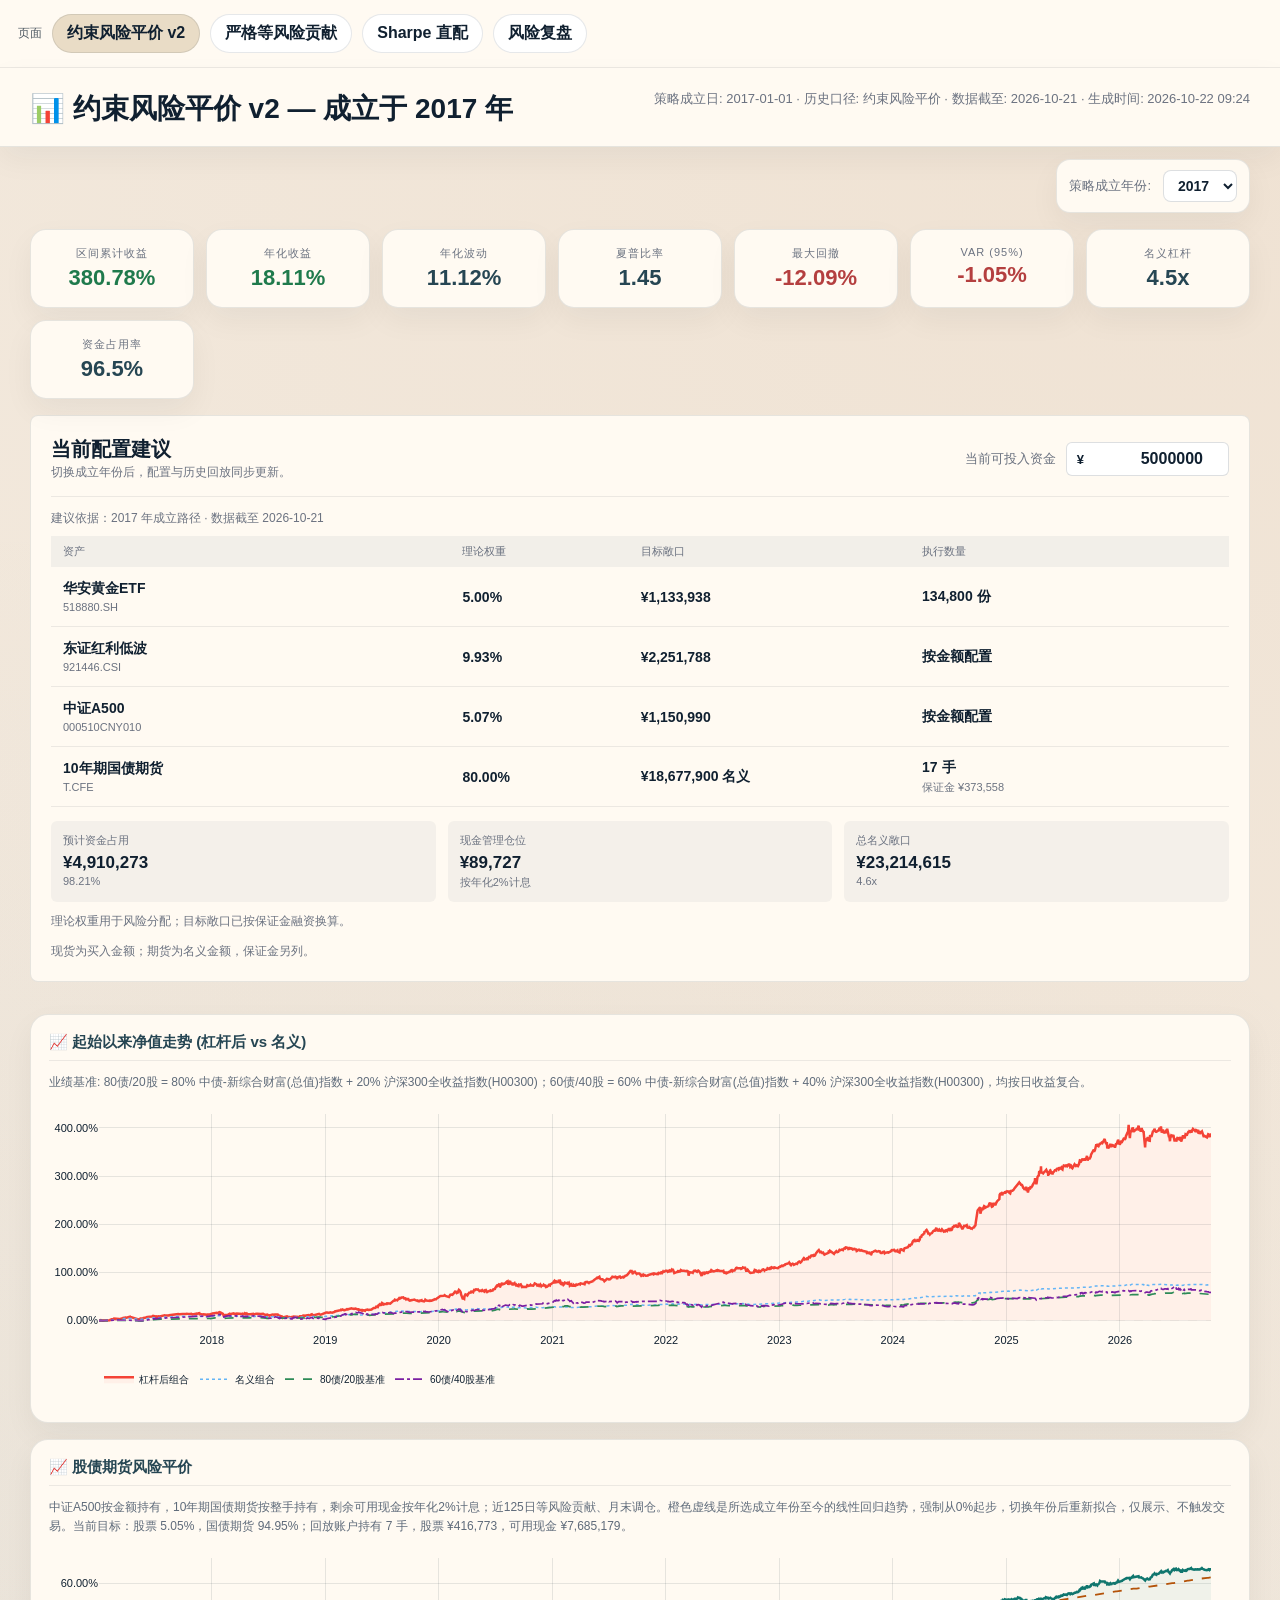
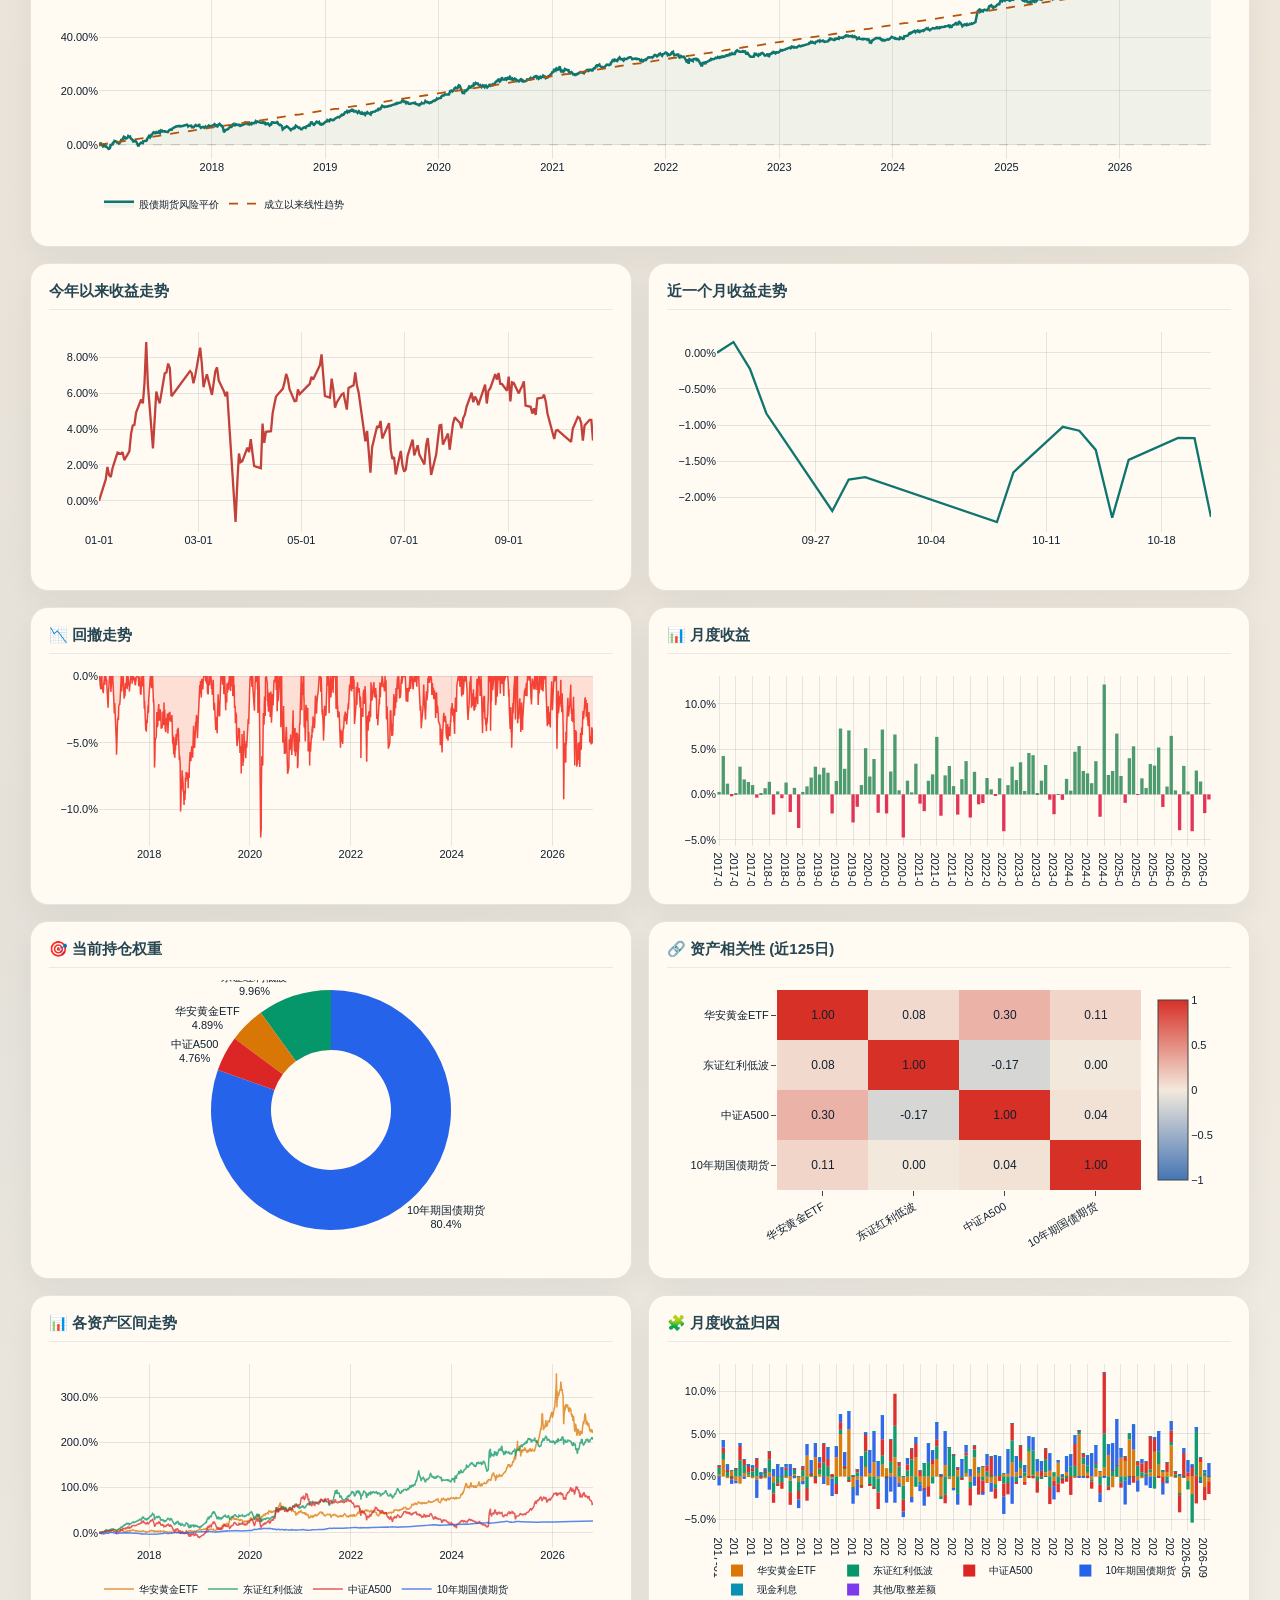
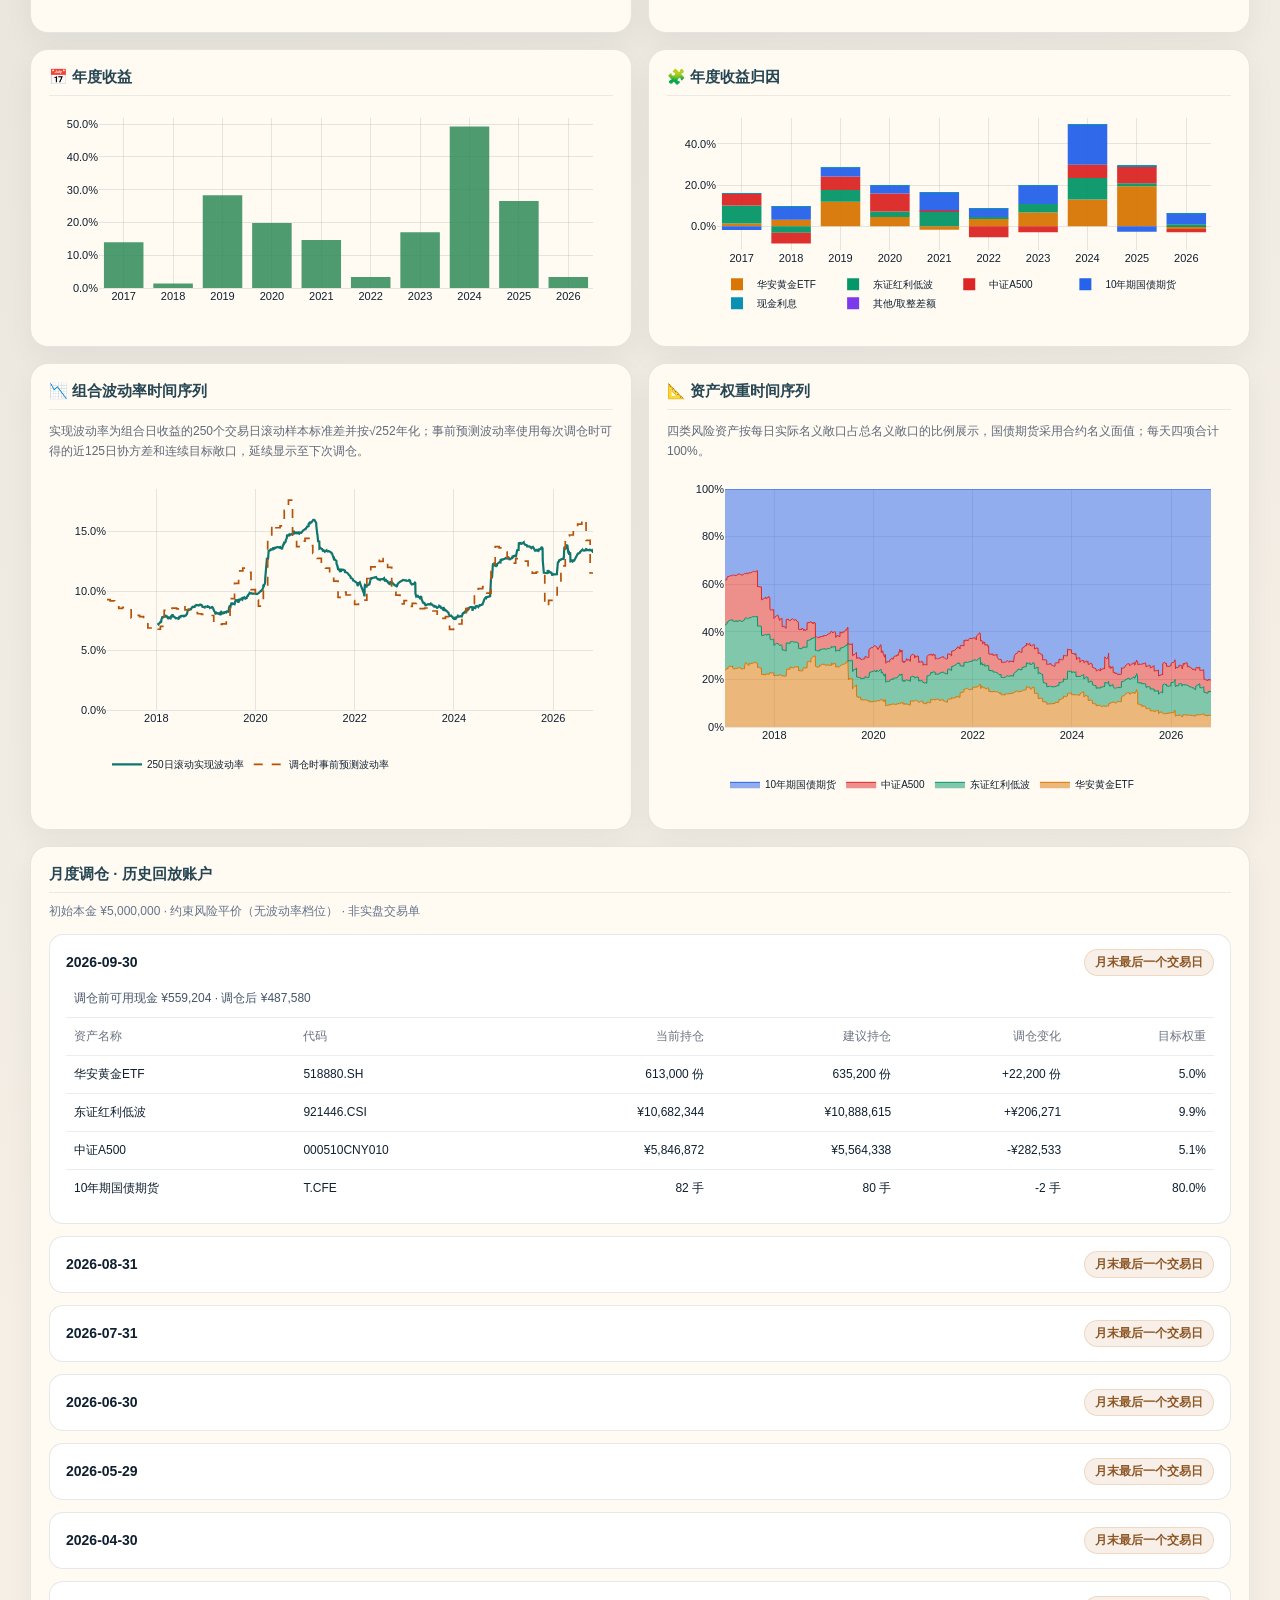
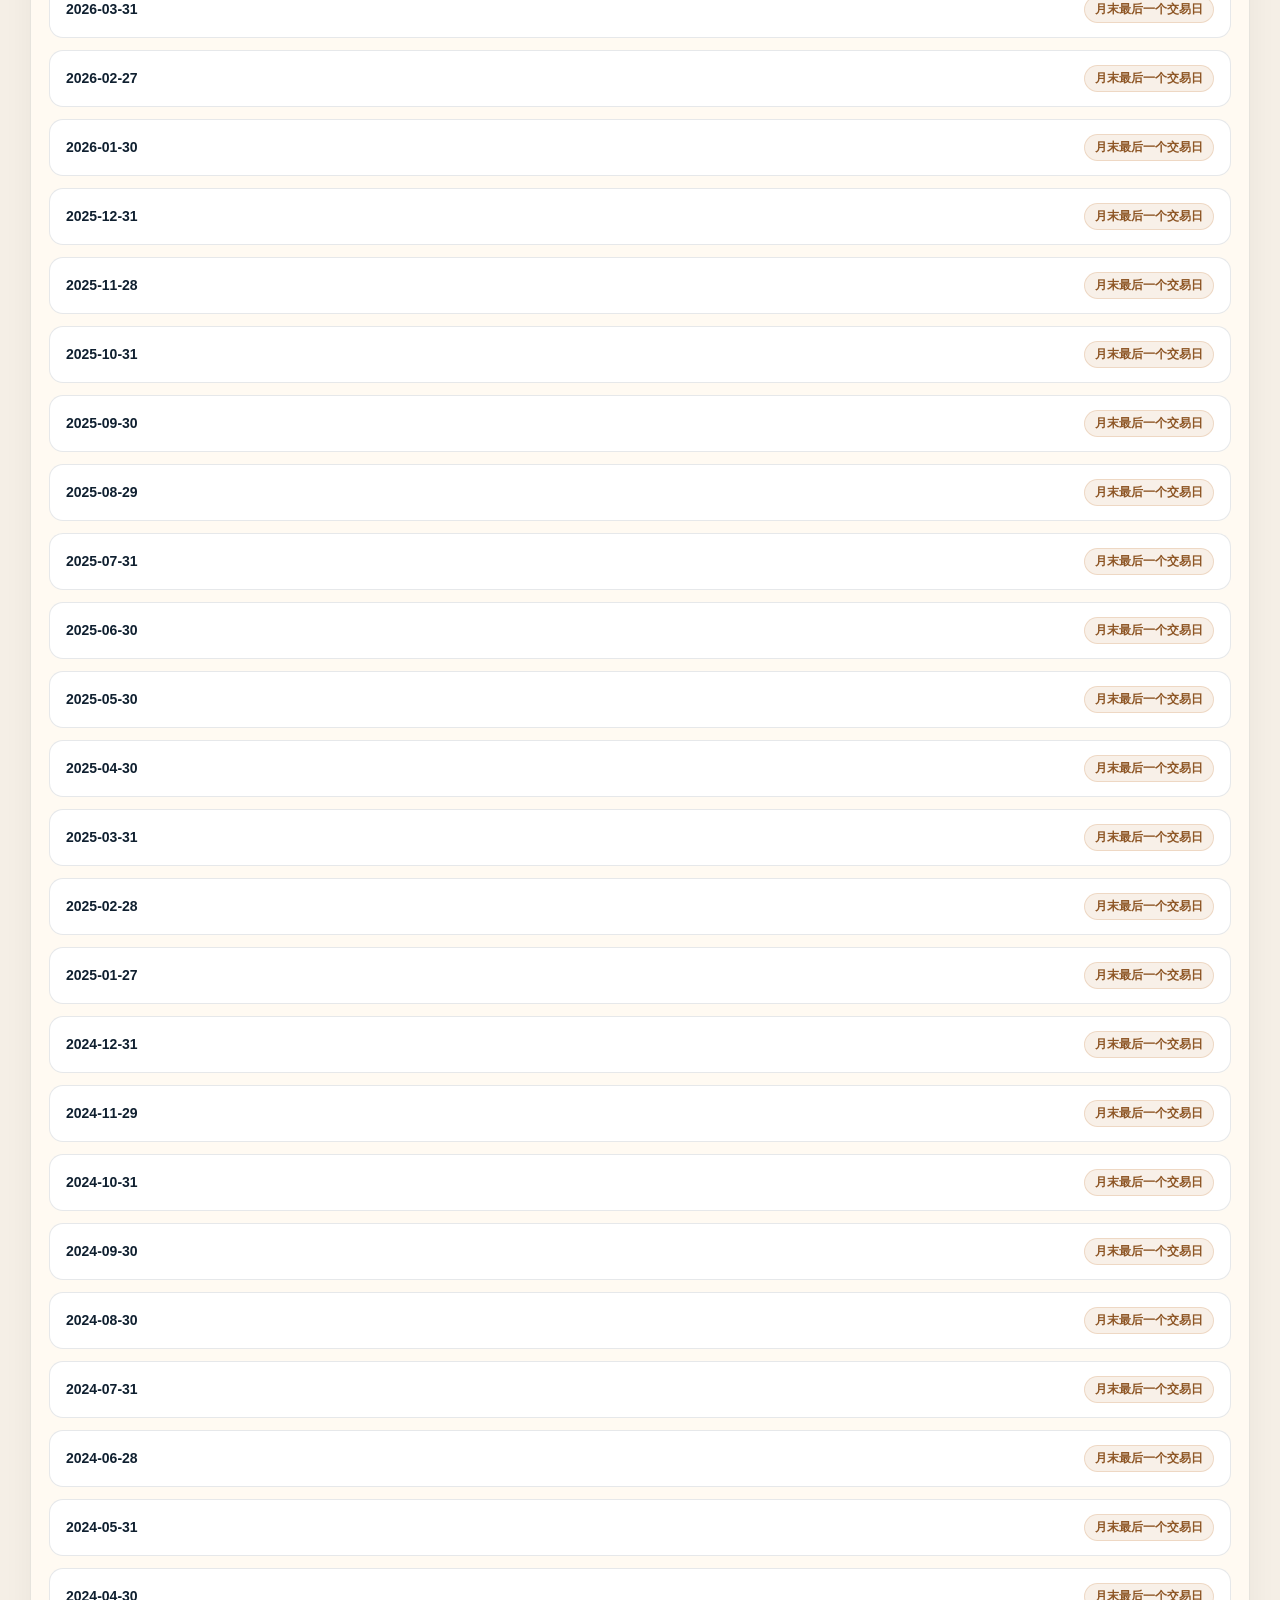
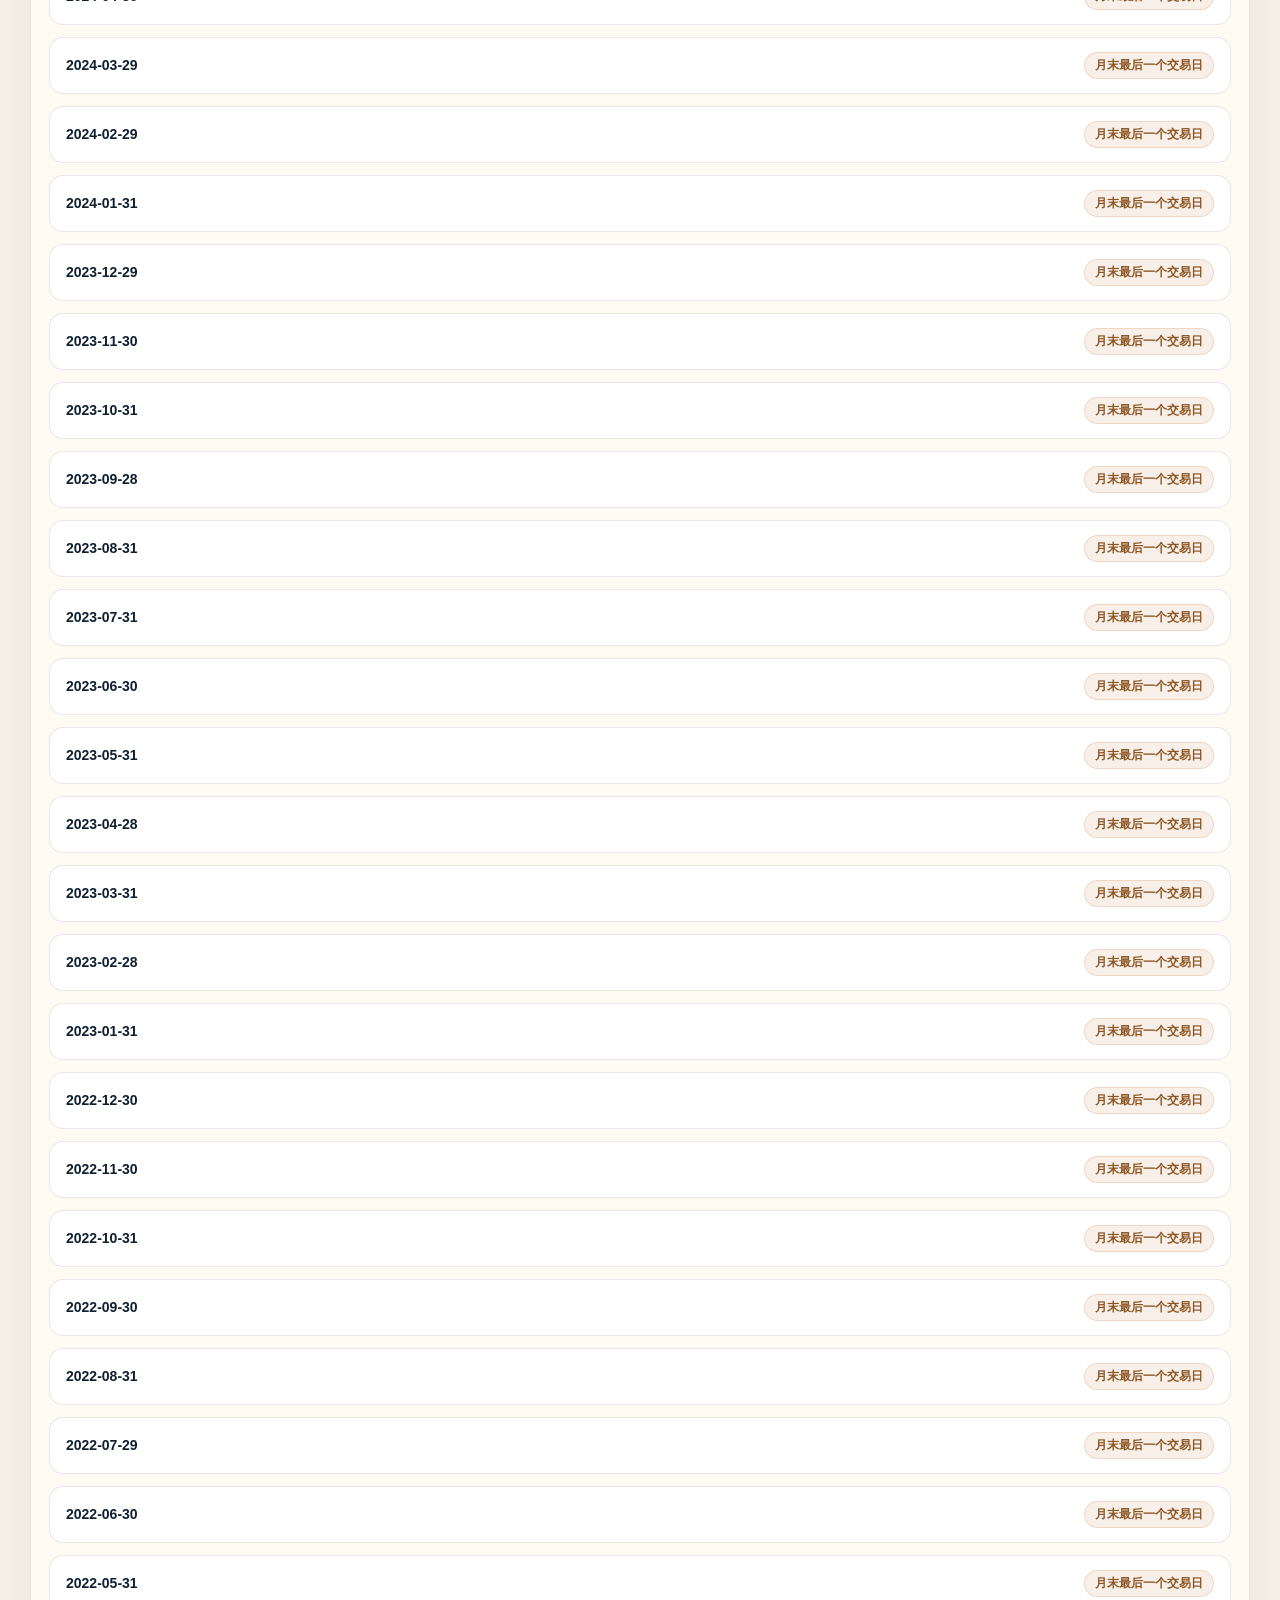
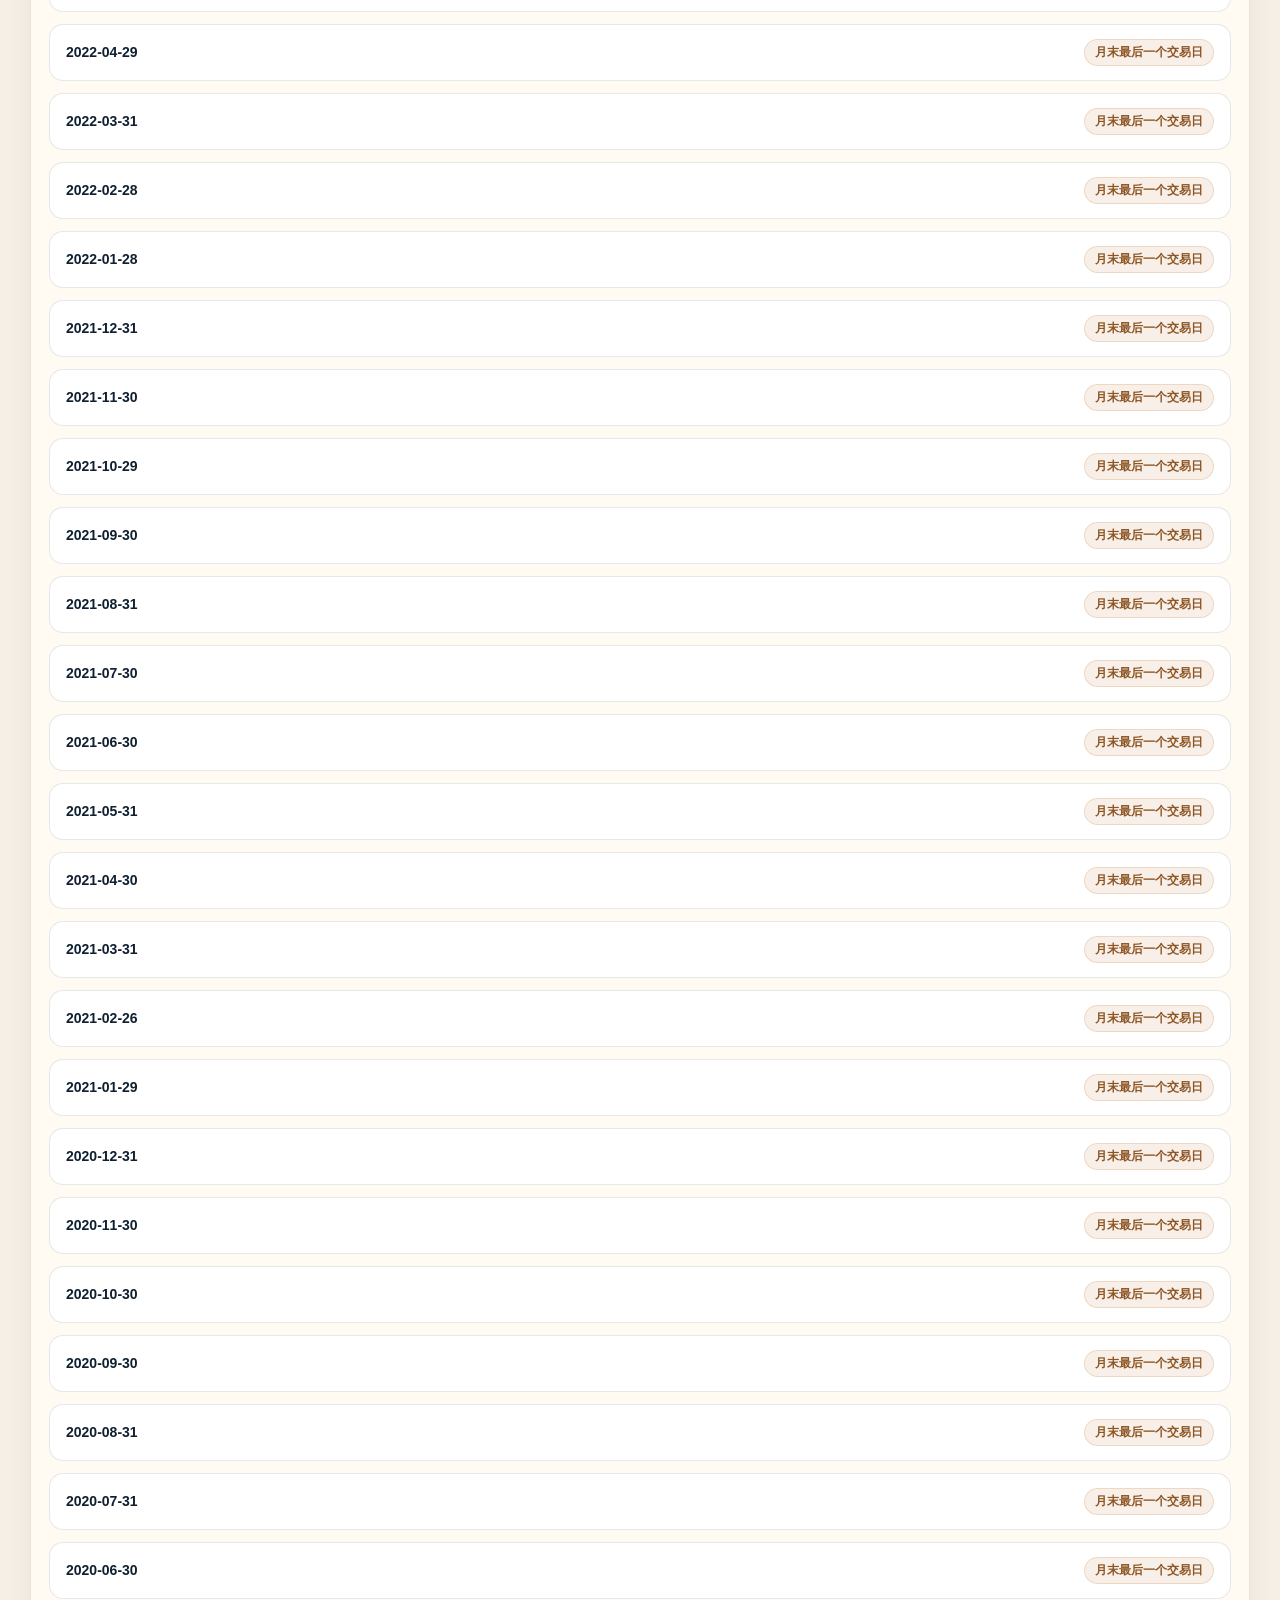
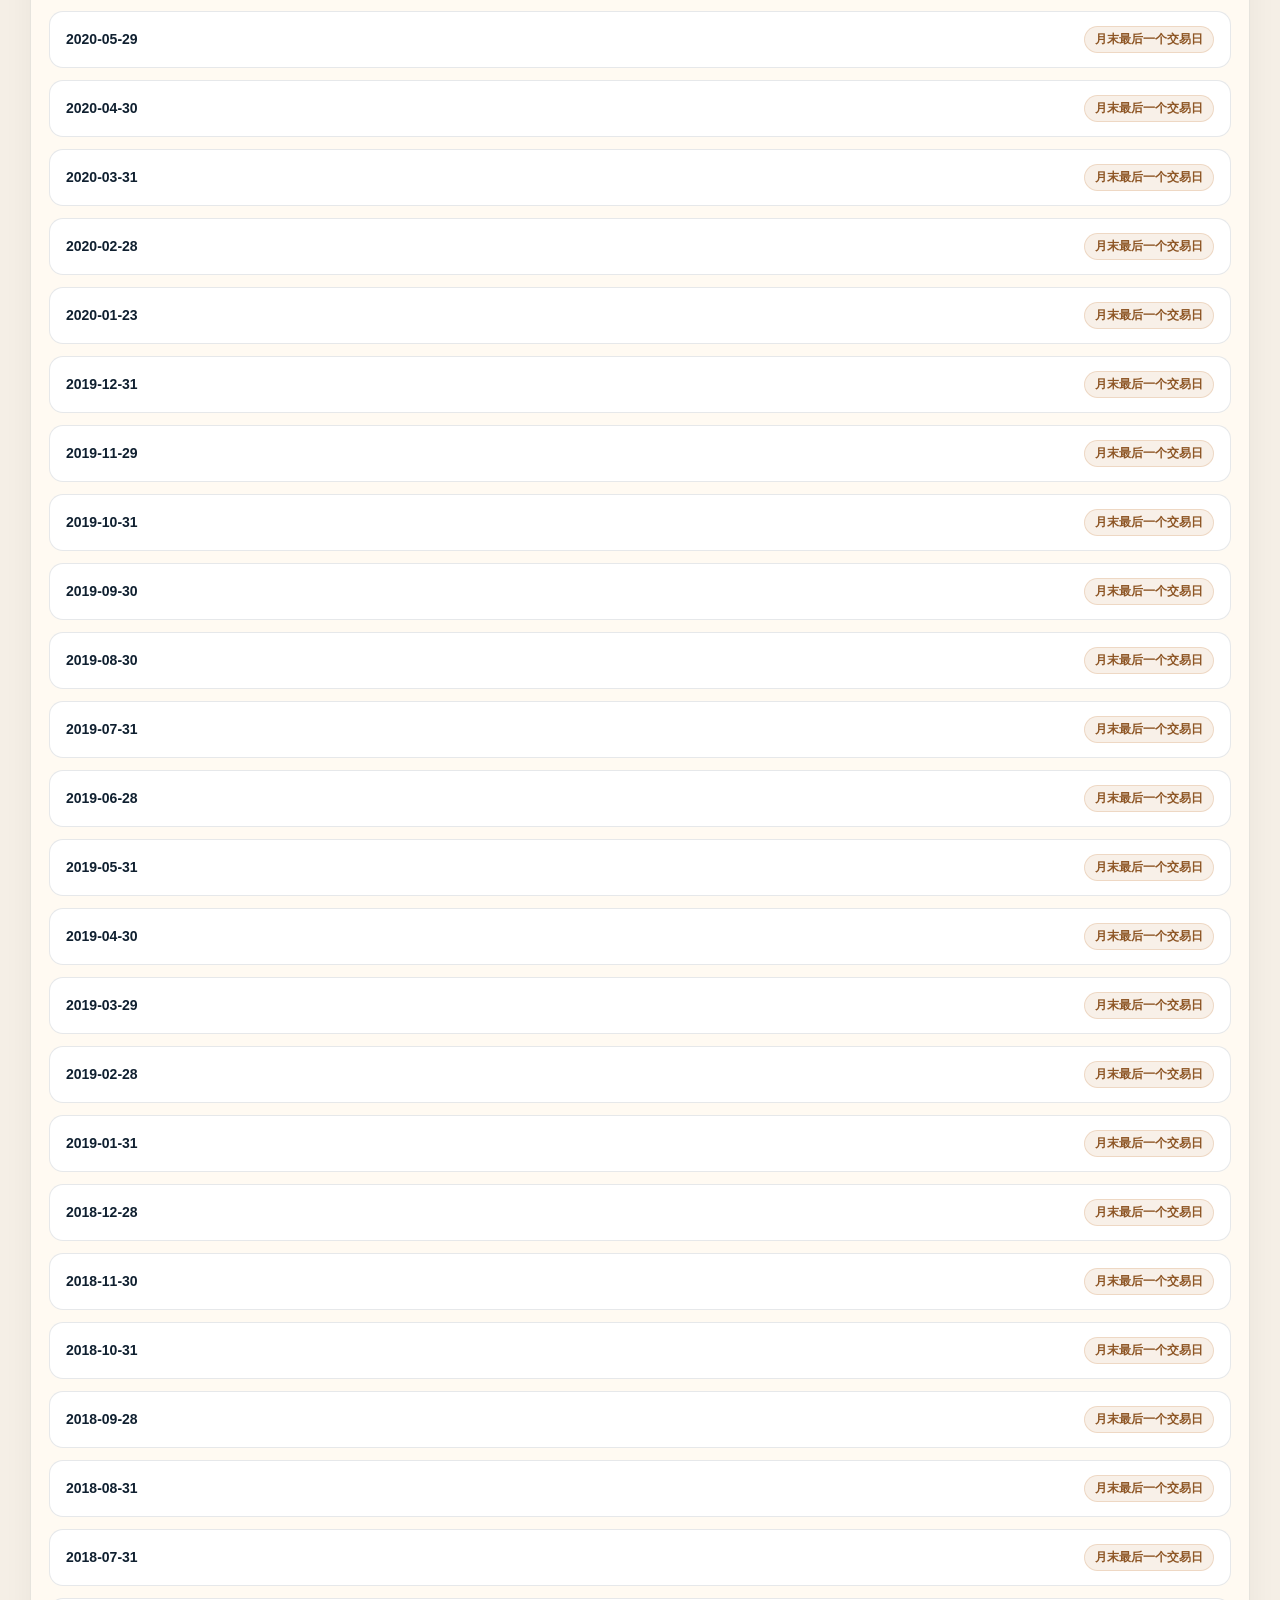
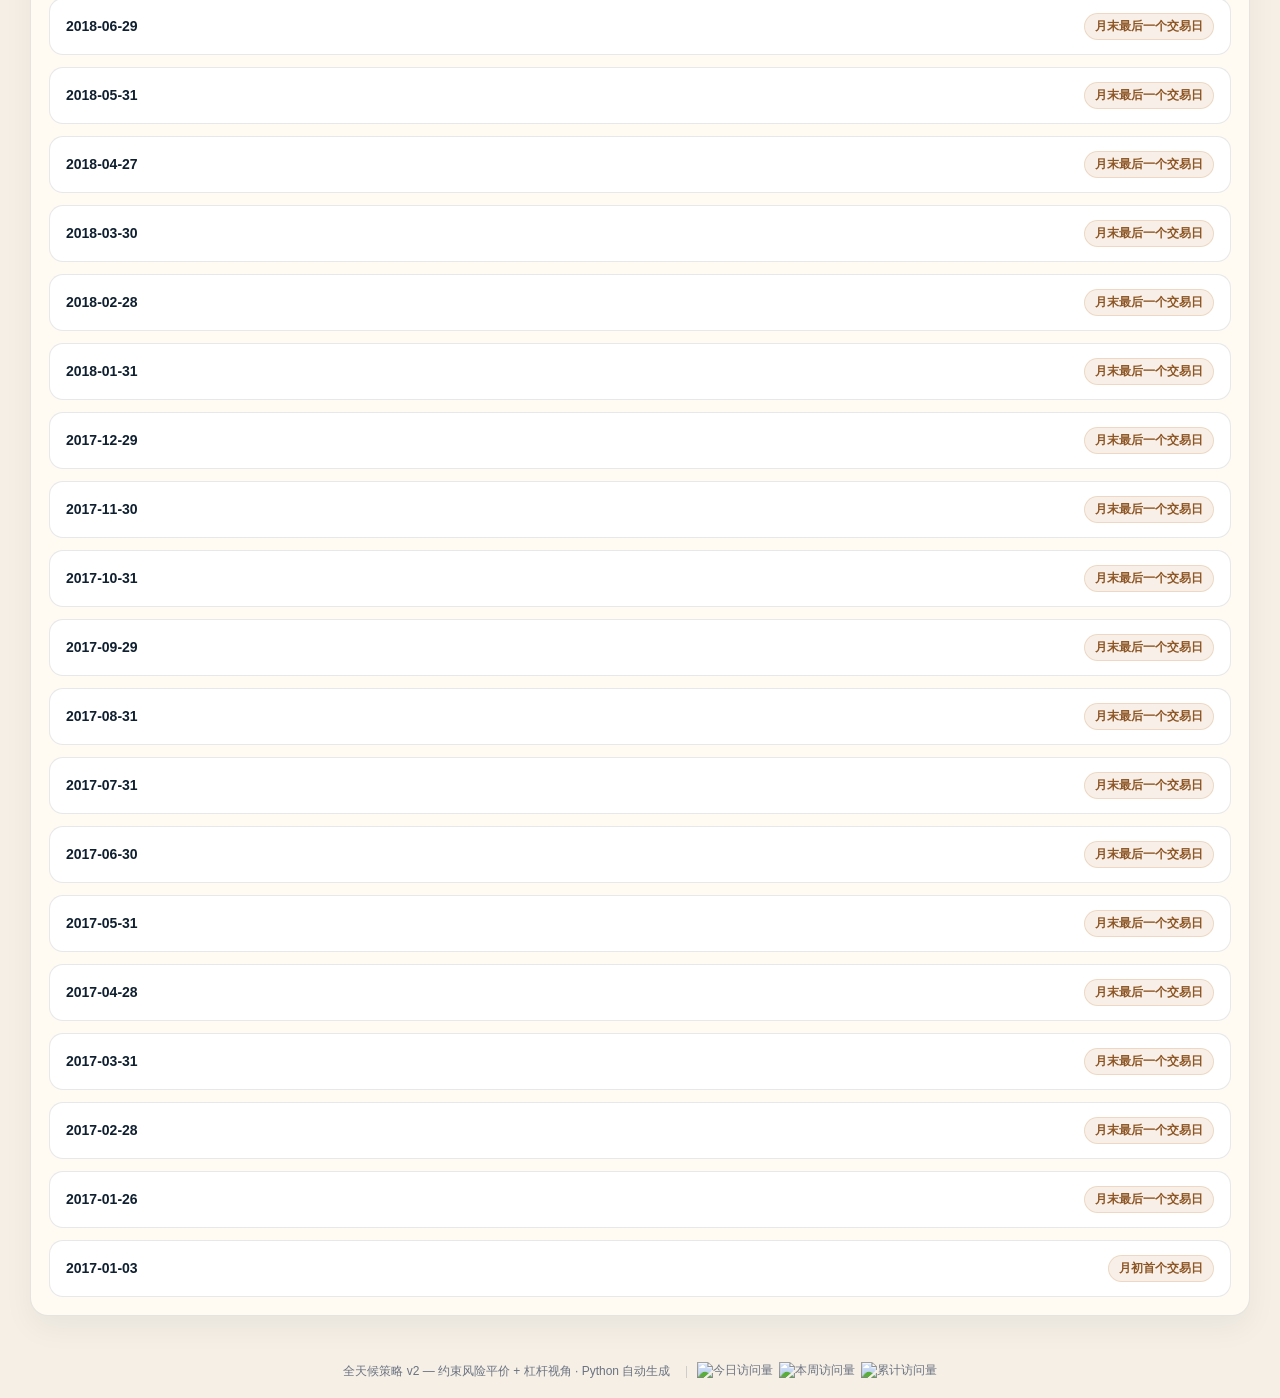
==== commit f0ad0e9b: "Publish AllWeather dashboard" ====
--- a/index.html
+++ b/index.html
@@ -1,2010 +1,2010 @@
-<!DOCTYPE html>
-<html lang="zh-CN">
-<head>
-    <meta charset="UTF-8">
-    <link rel="icon" href="data:,">
-    <meta name="viewport" content="width=device-width, initial-scale=1.0">
-    <title>约束风险平价 — 成立于 2017 年</title>
-    <link rel="preconnect" href="https://cdn.plot.ly" crossorigin>
-    <script src="https://cdn.plot.ly/plotly-2.27.0.min.js" defer></script>
-    <style>
-        * { margin: 0; padding: 0; box-sizing: border-box; }
-        body {
-            font-family: -apple-system, BlinkMacSystemFont, 'Segoe UI', 'Microsoft YaHei', sans-serif;
-            background:
-                radial-gradient(circle at top right, rgba(188,108,37,.10), transparent 24%),
-                radial-gradient(circle at left 20%, rgba(38,70,83,.08), transparent 20%),
-                #f5efe6;
-            color: #102030;
-            min-height: 100vh;
-            max-width: 100%;
-            overflow-x: hidden;
-        }
-        .header {
-            background: #fffaf2;
-            padding: 22px 30px 18px;
-            border-bottom: 1px solid rgba(16,32,48,0.10);
-            display: flex;
-            justify-content: space-between;
-            align-items: flex-start;
-            gap: 16px;
-            flex-wrap: wrap;
-            box-shadow: 0 12px 30px rgba(16,32,48,.05);
-        }
-        .header h1 {
-            font-size: 28px;
-            font-weight: 700;
-            color: #102030;
-        }
-        .header .date {
-            color: #6b7280;
-            font-size: 13px;
-        }
-        .metrics-bar {
-            display: grid;
-            grid-template-columns: repeat(auto-fit, minmax(160px, 1fr));
-            gap: 12px;
-            padding: 16px 30px;
-            background: transparent;
-        }
-        .dashboard-loading {
-            margin: 0 30px 12px;
-            padding: 10px 12px;
-            border-left: 3px solid #264653;
-            background: rgba(255,250,242,0.82);
-            color: #52606d;
-            font-size: 13px;
-        }
-        .metric {
-            background: #fffaf2;
-            border: 1px solid rgba(16,32,48,0.10);
-            border-radius: 16px;
-            padding: 16px;
-            text-align: center;
-            transition: transform 0.2s, border-color 0.2s, box-shadow 0.2s;
-            box-shadow: 0 12px 30px rgba(16,32,48,.05);
-        }
-        .metric:hover {
-            transform: translateY(-2px);
-            border-color: rgba(188,108,37,.22);
-            box-shadow: 0 16px 36px rgba(16,32,48,.07);
-        }
-        .metric .label {
-            font-size: 11px;
-            color: #6b7280;
-            text-transform: uppercase;
-            letter-spacing: 1px;
-            margin-bottom: 4px;
-        }
-        .metric .value {
-            font-size: 22px;
-            font-weight: 700;
-        }
-        .metric .value.positive { color: #1f7a4c; }
-        .metric .value.negative { color: #b43f3f; }
-        .metric .value.neutral { color: #264653; }
-        .dashboard {
-            display: grid;
-            grid-template-columns: minmax(0, 1fr) minmax(0, 1fr);
-            gap: 16px;
-            padding: 16px 30px 30px;
-        }
-        .card {
-            background: #fffaf2;
-            border: 1px solid rgba(16,32,48,0.10);
-            border-radius: 18px;
-            padding: 18px;
-            overflow: hidden;
-            transition: border-color 0.2s, box-shadow 0.2s;
-            box-shadow: 0 12px 30px rgba(16,32,48,.05);
-            min-width: 0;
-        }
-        .card:hover {
-            border-color: rgba(188,108,37,.22);
-            box-shadow: 0 16px 36px rgba(16,32,48,.07);
-        }
-        .card.full-width {
-            grid-column: span 2;
-        }
-        .card h3 {
-            font-size: 15px;
-            font-weight: 600;
-            color: #264653;
-            margin-bottom: 12px;
-            padding-bottom: 8px;
-            border-bottom: 1px solid rgba(16,32,48,0.08);
-        }
-        .plotly-chart { width: 100%; min-width: 0; max-width: 100%; }
-        .weight-history-chart { min-height: 340px; }
-        .volatility-history-chart { min-height: 320px; }
-        .dashboard > #rebalance-section {
-            grid-column: 1 / -1;
-            min-width: 0;
-        }
-        .chart-note {
-            margin: 0 0 10px;
-            color: #5f6b7a;
-            font-size: 12px;
-            line-height: 1.6;
-        }
-        .allocation-panel {
-            margin: 0 30px 16px;
-            padding: 20px;
-            background: #fffaf2;
-            border: 1px solid rgba(16,32,48,0.10);
-            border-radius: 8px;
-        }
-        .allocation-toolbar {
-            display: flex;
-            justify-content: space-between;
-            align-items: center;
-            gap: 20px;
-            padding-bottom: 14px;
-            border-bottom: 1px solid rgba(16,32,48,0.08);
-        }
-        .allocation-toolbar h2 {
-            font-size: 20px;
-            color: #102030;
-        }
-        .allocation-subtitle,
-        .allocation-meta,
-        .allocation-note {
-            color: #6b7280;
-            font-size: 12px;
-            line-height: 1.6;
-        }
-        .capital-input-label {
-            display: flex;
-            align-items: center;
-            gap: 10px;
-            color: #6b7280;
-            font-size: 13px;
-            white-space: nowrap;
-        }
-        .capital-input-wrap {
-            display: flex;
-            align-items: center;
-            gap: 4px;
-            padding: 7px 10px;
-            background: #fff;
-            border: 1px solid rgba(16,32,48,0.14);
-            border-radius: 6px;
-            color: #102030;
-            font-weight: 700;
-        }
-        .capital-input-wrap input {
-            width: 130px;
-            border: 0;
-            outline: 0;
-            color: #102030;
-            background: transparent;
-            text-align: right;
-            font-size: 16px;
-            font-weight: 700;
-        }
-        .allocation-meta {
-            padding: 12px 0 8px;
-        }
-        .volatility-control {
-            display: flex;
-            align-items: center;
-            gap: 12px;
-            padding-top: 14px;
-        }
-        .volatility-control-label {
-            color: #6b7280;
-            font-size: 12px;
-            white-space: nowrap;
-        }
-        .volatility-segments {
-            display: inline-grid;
-            grid-template-columns: repeat(5, minmax(54px, auto));
-            gap: 4px;
-            padding: 4px;
-            border: 1px solid rgba(16,32,48,0.12);
-            border-radius: 7px;
-            background: rgba(38,70,83,0.04);
-        }
-        .volatility-segments button {
-            min-height: 32px;
-            padding: 5px 10px;
-            border: 0;
-            border-radius: 5px;
-            background: transparent;
-            color: #52606d;
-            font-size: 12px;
-            font-weight: 600;
-            cursor: pointer;
-        }
-        .volatility-segments button:hover {
-            background: rgba(255,255,255,0.78);
-        }
-        .volatility-segments button.active {
-            background: #264653;
-            color: #fff;
-            box-shadow: 0 2px 6px rgba(16,32,48,0.16);
-        }
-        .allocation-head,
-        .allocation-row {
-            display: grid;
-            grid-template-columns: minmax(170px, 1.3fr) minmax(90px, .55fr) minmax(150px, .9fr) minmax(150px, 1fr);
-            gap: 16px;
-            align-items: center;
-        }
-        .allocation-head {
-            padding: 8px 12px;
-            background: rgba(38,70,83,0.06);
-            color: #6b7280;
-            font-size: 11px;
-        }
-        .allocation-row {
-            min-height: 60px;
-            padding: 10px 12px;
-            border-bottom: 1px solid rgba(16,32,48,0.08);
-        }
-        .allocation-asset,
-        .allocation-cell {
-            min-width: 0;
-        }
-        .allocation-asset strong,
-        .allocation-cell strong {
-            display: block;
-            color: #102030;
-            font-size: 14px;
-        }
-        .allocation-asset span,
-        .allocation-execution span {
-            display: block;
-            margin-top: 3px;
-            color: #6b7280;
-            font-size: 11px;
-            font-weight: 400;
-        }
-        .allocation-summary {
-            display: grid;
-            grid-template-columns: repeat(3, 1fr);
-            gap: 12px;
-            margin-top: 14px;
-        }
-        .allocation-summary.with-volatility {
-            grid-template-columns: repeat(4, 1fr);
-        }
-        .allocation-summary > div {
-            padding: 12px;
-            background: rgba(38,70,83,0.05);
-            border-radius: 6px;
-        }
-        .allocation-summary span,
-        .allocation-summary small {
-            display: block;
-            color: #6b7280;
-            font-size: 11px;
-        }
-        .allocation-summary strong {
-            display: inline-block;
-            margin: 5px 6px 2px 0;
-            color: #102030;
-            font-size: 17px;
-        }
-        .allocation-note {
-            margin-top: 10px;
-        }
-        .footer {
-            text-align: center;
-            padding: 16px;
-            color: #6b7280;
-            font-size: 12px;
-        }
-        .rebalance-list {
-            display: flex;
-            flex-direction: column;
-            gap: 12px;
-        }
-        .rebalance-context {
-            margin: -2px 0 14px;
-            color: #64748b;
-            font-size: 12px;
-        }
-        .rebalance-cash {
-            padding: 0 8px 10px;
-            color: #475569;
-            font-size: 12px;
-        }
-        .rebalance-entry {
-            border: 1px solid rgba(16,32,48,0.10);
-            border-radius: 14px;
-            background: #fff;
-            overflow: hidden;
-        }
-        .rebalance-entry summary {
-            list-style: none;
-            cursor: pointer;
-            display: flex;
-            justify-content: space-between;
-            align-items: center;
-            gap: 12px;
-            padding: 14px 16px;
-            font-size: 14px;
-            font-weight: 600;
-            color: #102030;
-        }
-        .rebalance-entry summary::-webkit-details-marker {
-            display: none;
-        }
-        .rebalance-trigger {
-            font-size: 12px;
-            color: #8d5524;
-            background: rgba(188,108,37,0.10);
-            border: 1px solid rgba(188,108,37,0.18);
-            border-radius: 999px;
-            padding: 4px 10px;
-            white-space: nowrap;
-        }
-        .rebalance-content {
-            padding: 0 16px 16px;
-            max-width: 100%;
-            overflow-x: auto;
-            -webkit-overflow-scrolling: touch;
-        }
-        .rebalance-table {
-            width: 100%;
-            border-collapse: collapse;
-            font-size: 12px;
-        }
-        .rebalance-table th,
-        .rebalance-table td {
-            padding: 10px 8px;
-            border-top: 1px solid rgba(16,32,48,0.08);
-            text-align: right;
-            white-space: nowrap;
-        }
-        .rebalance-table th {
-            color: #6b7280;
-            font-weight: 500;
-        }
-        .rebalance-table td:first-child,
-        .rebalance-table td:nth-child(2),
-        .rebalance-table th:first-child,
-        .rebalance-table th:nth-child(2) {
-            text-align: left;
-        }
-        .empty-state {
-            color: #6b7280;
-            font-size: 13px;
-        }
-        @media (max-width: 900px) {
-            .decision-stack {
-                display: flex;
-                flex-direction: column;
-            }
-            .decision-stack .header { order: 1; }
-            .decision-stack .year-control-row { order: 2; }
-            .decision-stack .allocation-panel { order: 3; }
-            .decision-stack .dashboard-loading { order: 4; }
-            .decision-stack .metrics-bar { order: 5; }
-            .header {
-                padding: 12px 16px 10px;
-                gap: 4px;
-            }
-            .header h1 {
-                font-size: 22px;
-                line-height: 1.25;
-            }
-            .header .date {
-                display: none;
-            }
-            .year-control-row {
-                padding: 8px 16px 0 !important;
-            }
-            .year-control-row > div {
-                padding: 6px 10px !important;
-            }
-            .dashboard {
-                grid-template-columns: minmax(0, 1fr);
-                padding: 16px;
-            }
-            .metrics-bar {
-                padding: 16px;
-            }
-            .card.full-width {
-                grid-column: auto;
-            }
-            .allocation-panel {
-                margin: 8px 16px 0;
-                padding: 12px 16px;
-            }
-            .allocation-toolbar {
-                align-items: flex-start;
-                flex-direction: column;
-                gap: 8px;
-                padding-bottom: 8px;
-            }
-            .allocation-toolbar h2 {
-                font-size: 18px;
-            }
-            .allocation-subtitle {
-                display: none;
-            }
-            .capital-input-label {
-                width: 100%;
-                justify-content: space-between;
-            }
-            .allocation-head {
-                display: none;
-            }
-            .volatility-control {
-                align-items: stretch;
-                flex-direction: column;
-                gap: 6px;
-            }
-            .volatility-segments {
-                width: 100%;
-                grid-template-columns: repeat(5, minmax(0, 1fr));
-            }
-            .volatility-segments button {
-                min-width: 0;
-                padding: 5px 3px;
-            }
-            .allocation-row {
-                grid-template-columns: minmax(88px, 1.15fr) repeat(3, minmax(0, 1fr));
-                gap: 6px;
-                min-height: 48px;
-                padding: 6px 2px;
-            }
-            .allocation-asset {
-                grid-column: auto;
-            }
-            .allocation-asset strong,
-            .allocation-cell strong {
-                font-size: 11px;
-                line-height: 1.25;
-            }
-            .allocation-asset span,
-            .allocation-execution span {
-                font-size: 9px;
-            }
-            .allocation-cell::before {
-                content: attr(data-label);
-                display: block;
-                margin-bottom: 3px;
-                color: #6b7280;
-                font-size: 9px;
-            }
-            .allocation-summary {
-                grid-template-columns: 1fr;
-            }
-            .allocation-summary.with-volatility {
-                grid-template-columns: repeat(2, minmax(0, 1fr));
-            }
-        }
-    </style>
-<link rel="stylesheet" href="assets/visitor-stats.css" data-site-visitor-stats-style="v1">
-</head>
-<body>
-
-<div class="strategy-variant-nav" style="display:flex;gap:10px;align-items:center;flex-wrap:wrap;padding:14px 18px;background:#fffaf2;color:#102030;border-bottom:1px solid rgba(16,32,48,.08);box-shadow:0 10px 24px rgba(16,32,48,.04);">
-  <span style="font-size:12px;opacity:.72;">页面</span>
-  <a href="./" style="text-decoration:none;padding:8px 14px;border-radius:999px;background:#e9dcc6;border:1px solid rgba(16,32,48,.10);color:#102030;font-weight:600;">约束风险平价 v2</a>
-  <a href="./strict-risk-parity/" style="text-decoration:none;padding:8px 14px;border-radius:999px;background:#fff;border:1px solid rgba(16,32,48,.10);color:#102030;font-weight:600;">严格等风险贡献</a>
-  <a href="./sharpe/" style="text-decoration:none;padding:8px 14px;border-radius:999px;background:#fff;border:1px solid rgba(16,32,48,.10);color:#102030;font-weight:600;">Sharpe 直配</a>
-  <a href="./risk-review/" style="text-decoration:none;padding:8px 14px;border-radius:999px;background:#fff;border:1px solid rgba(16,32,48,.10);color:#102030;font-weight:600;">风险复盘</a>
-</div>
-
-
-<div class="decision-stack">
-<div class="header">
-    <h1 id="dashboard-title">📊 约束风险平价 v2 — 成立于 2017 年</h1>
-    <div id="dashboard-date" class="date">
-        策略成立日: 2017-01-01 · 数据截至: 2026-10-19 · 生成时间: 2026-10-20 08:33
-    </div>
-</div>
-
-<div class="year-control-row" style="padding: 12px 30px 0; display: flex; justify-content: flex-end;">
-    <div style="display: flex; align-items: center; gap: 12px; background: #fffaf2; border: 1px solid rgba(16,32,48,0.10); border-radius: 14px; padding: 10px 12px; box-shadow: 0 12px 30px rgba(16,32,48,.05);">
-        <span style="color: #6b7280; font-size: 13px;">策略成立年份:</span>
-        <select id="calc-year" style="background: #fff; border: 1px solid rgba(16,32,48,0.14); color: #102030; padding: 6px 10px; border-radius: 8px; font-size: 14px; font-weight: 700;">
-            <option value="2017" selected>2017</option><option value="2018" >2018</option><option value="2019" >2019</option><option value="2020" >2020</option><option value="2021" >2021</option><option value="2022" >2022</option><option value="2023" >2023</option><option value="2024" >2024</option><option value="2025" >2025</option><option value="2026" >2026</option>
-        </select>
-    </div>
-</div>
-
-<div id="metrics-section" class="metrics-bar">
-    <div class="metric">
-        <div class="label">区间累计收益</div>
-        <div class="value positive">1.26%</div>
-    </div>
-    <div class="metric">
-        <div class="label">年化收益</div>
-        <div class="value positive">1.68%</div>
-    </div>
-    <div class="metric">
-        <div class="label">年化波动</div>
-        <div class="value neutral">13.78%</div>
-    </div>
-    <div class="metric">
-        <div class="label">夏普比率</div>
-        <div class="value neutral">-0.02</div>
-    </div>
-    <div class="metric">
-        <div class="label">最大回撤</div>
-        <div class="value negative">-9.10%</div>
-    </div>
-    <div class="metric">
-        <div class="label">VaR (95%)</div>
-        <div class="value negative">-1.23%</div>
-    </div>
-    <div class="metric">
-        <div class="label">名义杠杆</div>
-        <div class="value neutral">4.4x</div>
-    </div>
-    <div class="metric">
-        <div class="label">资金占用率</div>
-        <div class="value neutral">96.8%</div>
-    </div>
-</div>
-<div id="dashboard-loading" class="dashboard-loading" hidden>正在加载历史数据...</div>
-
-
-<section class="allocation-panel">
-    <div class="allocation-toolbar">
-        <div>
-            <h2>当前配置建议</h2>
-            <div class="allocation-subtitle">切换成立年份后，配置与历史回放同步更新。</div>
-        </div>
-        <label class="capital-input-label">
-            <span>当前可投入资金</span>
-            <span class="capital-input-wrap">¥ <input id="calc-capital" type="number" min="1" step="10000" value="5000000"></span>
-        </label>
-    </div>
-
-    <div id="calc-meta" class="allocation-meta"></div>
-    <div class="allocation-head">
-        <span>资产</span><span>理论权重</span><span>目标敞口</span><span>执行数量</span>
-    </div>
-    <div id="calc-results"></div>
-    <div class="allocation-summary ">
-        <div><span>预计资金占用</span><strong id="calc-margin-occupy">¥0</strong><small id="calc-margin-ratio">0%</small></div>
-        <div><span>现金管理仓位</span><strong id="calc-remaining-cash">¥0</strong><small>按年化2%计息</small></div>
-        <div><span>总名义敞口</span><strong id="calc-total-nominal">¥0</strong><small id="calc-nominal-leverage">0.0x</small></div>
-
-    </div>
-    <div class="allocation-note">理论权重用于风险分配；目标敞口已按保证金融资换算。</div>
-    <div class="allocation-note">现货为买入金额；期货为名义金额，保证金另列。</div>
-
-</section>
-
-</div>
-
-<div class="dashboard">
-    <!-- 1. 净值曲线 -->
-    <div class="card full-width">
-        <h3>📈 起始以来净值走势 (杠杆后 vs 名义)</h3>
-        <div id="benchmark-note" style="font-size: 12px; line-height: 1.6; color: #5f6b7a; margin: 2px 0 12px 0;">业绩基准: 80债/20股 = 80% 中债-新综合财富(总值)指数 + 20% 沪深300全收益指数(H00300)；60债/40股 = 60% 中债-新综合财富(总值)指数 + 40% 沪深300全收益指数(H00300)，均按日收益复合。</div>
-        <div id="chart-nav" class="plotly-chart"></div>
-    </div>
-
-    <div class="card full-width">
-        <h3>📈 股债期货风险平价</h3>
-        <div id="equity-bond-futures-note" style="font-size: 12px; line-height: 1.6; color: #5f6b7a; margin: 2px 0 12px 0;"></div>
-        <div id="chart-equity-bond-futures" class="plotly-chart"></div>
-    </div>
-
-    <div class="card">
-        <h3>今年以来收益走势</h3>
-        <div id="chart-ytd-return" class="plotly-chart"></div>
-    </div>
-    <div class="card">
-        <h3>近一个月收益走势</h3>
-        <div id="chart-month-return" class="plotly-chart"></div>
-    </div>
-
-    <!-- 2. 回撤 -->
-    <div class="card">
-        <h3>📉 回撤走势</h3>
-        <div id="chart-drawdown" class="plotly-chart"></div>
-    </div>
-
-    <!-- 3. 月度收益 -->
-    <div class="card">
-        <h3>📊 月度收益</h3>
-        <div id="chart-monthly" class="plotly-chart"></div>
-    </div>
-
-    <!-- 4. 权重配比 -->
-    <div class="card">
-        <h3>🎯 当前持仓权重</h3>
-        <div id="chart-weights" class="plotly-chart"></div>
-    </div>
-
-    <!-- 5. 相关性矩阵 -->
-    <div class="card">
-        <h3>🔗 资产相关性 (近125日)</h3>
-        <div id="chart-corr" class="plotly-chart"></div>
-    </div>
-
-    <!-- 6. 各资产区间表现 -->
-    <div class="card">
-        <h3>📊 各资产区间走势</h3>
-        <div id="chart-assets" class="plotly-chart"></div>
-    </div>
-
-    <!-- 7. 月度归因 -->
-    <div class="card">
-        <h3>🧩 月度收益归因</h3>
-        <div id="chart-attribution" class="plotly-chart"></div>
-    </div>
-    <div class="card">
-        <h3>📅 年度收益</h3>
-        <div id="chart-yearly" class="plotly-chart"></div>
-    </div>
-    <div class="card">
-        <h3>🧩 年度收益归因</h3>
-        <div id="chart-yearly-attribution" class="plotly-chart"></div>
-    </div>
-    <div class="card">
-        <h3>📉 组合波动率时间序列</h3>
-        <div class="chart-note">实现波动率为组合日收益的250个交易日滚动样本标准差并按√252年化；事前预测波动率使用每次调仓时可得的近125日协方差和连续目标敞口，延续显示至下次调仓。</div>
-        <div id="chart-volatility-history" class="plotly-chart volatility-history-chart"></div>
-    </div>
-    <div class="card">
-        <h3>📐 资产权重时间序列</h3>
-        <div class="chart-note">四类风险资产按每日实际名义敞口占总名义敞口的比例展示，国债期货采用合约名义面值；每天四项合计100%。</div>
-        <div id="chart-weight-history" class="plotly-chart weight-history-chart"></div>
-    </div>
-    <div id="rebalance-section">
-
-        <div class="card full-width">
-            <h3>🔁 月度调仓建议</h3>
-            <div class="empty-state">正在加载所选历史场景...</div>
-        </div>
-
-    </div>
-</div>
-
-<div class="footer">
-    全天候策略 v2 — 约束风险平价 + 杠杆视角 · Python 自动生成
-</div>
-
-<script>
-    var plotBg = '#fffaf2';
-    var paperBg = '#fffaf2';
-    var gridColor = 'rgba(16,32,48,0.10)';
-    var fontColor = '#102030';
-    var baseLayout = {
-        paper_bgcolor: paperBg,
-        plot_bgcolor: plotBg,
-        font: { color: fontColor, size: 11 },
-        margin: { t: 10, b: 40, l: 50, r: 20 },
-        xaxis: { gridcolor: gridColor, zerolinecolor: gridColor },
-        yaxis: { gridcolor: gridColor, zerolinecolor: gridColor },
-        legend: { orientation: 'h', y: -0.15, font: { size: 10 } },
-    };
-
-</script>
-
-<script>
-    const dashboardDataManifest = {"strategy_mode": "constrained", "default_year": "2017", "default_scenario": "base", "data_version": "20261020083346284480", "year_urls": {"2017": {"base": "data/risk-parity/2017.json"}, "2018": {"base": "data/risk-parity/2018.json"}, "2019": {"base": "data/risk-parity/2019.json"}, "2020": {"base": "data/risk-parity/2020.json"}, "2021": {"base": "data/risk-parity/2021.json"}, "2022": {"base": "data/risk-parity/2022.json"}, "2023": {"base": "data/risk-parity/2023.json"}, "2024": {"base": "data/risk-parity/2024.json"}, "2025": {"base": "data/risk-parity/2025.json"}, "2026": {"base": "data/risk-parity/2026.json"}}, "benchmark_url": "data/common/benchmark.json", "equity_bond_year_urls": {"2017": "data/common/equity-bond-futures/2017.json", "2018": "data/common/equity-bond-futures/2018.json", "2019": "data/common/equity-bond-futures/2019.json", "2020": "data/common/equity-bond-futures/2020.json", "2021": "data/common/equity-bond-futures/2021.json", "2022": "data/common/equity-bond-futures/2022.json", "2023": "data/common/equity-bond-futures/2023.json", "2024": "data/common/equity-bond-futures/2024.json", "2025": "data/common/equity-bond-futures/2025.json", "2026": "data/common/equity-bond-futures/2026.json"}};
-    const embeddedYearPayloads = {"2017": {}, "2018": {}, "2019": {}, "2020": {}, "2021": {}, "2022": {}, "2023": {}, "2024": {}, "2025": {}, "2026": {}};
-    const calculatorPayloads = {"2017": {"latest_date": "2026-10-19", "latest_scaled_weights": {"518880.SH": 0.22685185185185167, "921446.CSI": 0.45035757290536127, "000510CNY010": 0.23019798265019448, "T.CFE": 3.6296296296296227}, "latest_target_weights": {"518880.SH": 0.05000000000000004, "921446.CSI": 0.09926248545669203, "000510CNY010": 0.05073751454330826, "T.CFE": 0.7999999999999998}, "latest_target_risk_contributions": {"518880.SH": 0.29749544019465896, "921446.CSI": 0.2711488143482038, "000510CNY010": 0.26383430475106945, "T.CFE": 0.1675214407060678}, "latest_covariance_matrix": [[0.04888463554059208, 0.0035658195850699122, 0.017573424486146166, 0.00018160804050719855], [0.0035658195850699122, 0.017684694406502277, -0.0033674832265329652, -2.680538764494262e-06], [0.017573424486146166, -0.0033674832265329652, 0.054266702629374615, 6.74543201775004e-05], [0.00018160804050719855, -2.680538764494262e-06, 6.74543201775004e-05, 0.0001534203190942447]], "latest_base_forecast_volatility": 0.11518757652260836, "latest_volatility_scale": 1.0, "volatility_target": null, "latest_prices": {"518880.SH": 8.553, "921446.CSI": 6367.15, "000510CNY010": 7414.46, "T.CFE": 109.775}}, "2018": {"latest_date": "2026-10-19", "latest_scaled_weights": {"518880.SH": 0.2268518518518528, "921446.CSI": 0.45035757289651424, "000510CNY010": 0.2301979826590404, "T.CFE": 3.629629629629629}, "latest_target_weights": {"518880.SH": 0.050000000000000225, "921446.CSI": 0.09926248545474194, "000510CNY010": 0.0507375145452579, "T.CFE": 0.8}, "latest_target_risk_contributions": {"518880.SH": 0.2974954401939158, "921446.CSI": 0.2711488143339452, "000510CNY010": 0.2638343047675136, "T.CFE": 0.16752144070462532}, "latest_covariance_matrix": [[0.04888463554059208, 0.0035658195850699122, 0.017573424486146166, 0.00018160804050719855], [0.0035658195850699122, 0.017684694406502277, -0.0033674832265329652, -2.680538764494262e-06], [0.017573424486146166, -0.0033674832265329652, 0.054266702629374615, 6.74543201775004e-05], [0.00018160804050719855, -2.680538764494262e-06, 6.74543201775004e-05, 0.0001534203190942447]], "latest_base_forecast_volatility": 0.11518757652316282, "latest_volatility_scale": 1.0, "volatility_target": null, "latest_prices": {"518880.SH": 8.553, "921446.CSI": 6367.15, "000510CNY010": 7414.46, "T.CFE": 109.775}}, "2019": {"latest_date": "2026-10-19", "latest_scaled_weights": {"518880.SH": 0.22685185185185183, "921446.CSI": 0.45035757292311407, "000510CNY010": 0.2301979826324416, "T.CFE": 3.629629629629629}, "latest_target_weights": {"518880.SH": 0.05000000000000001, "921446.CSI": 0.09926248546060476, "000510CNY010": 0.05073751453939531, "T.CFE": 0.8}, "latest_target_risk_contributions": {"518880.SH": 0.29749544019615404, "921446.CSI": 0.2711488143768154, "000510CNY010": 0.26383430471806707, "T.CFE": 0.1675214407089635}, "latest_covariance_matrix": [[0.04888463554059208, 0.0035658195850699122, 0.017573424486146166, 0.00018160804050719855], [0.0035658195850699122, 0.017684694406502277, -0.0033674832265329652, -2.680538764494262e-06], [0.017573424486146166, -0.0033674832265329652, 0.054266702629374615, 6.74543201775004e-05], [0.00018160804050719855, -2.680538764494262e-06, 6.74543201775004e-05, 0.0001534203190942447]], "latest_base_forecast_volatility": 0.11518757652149587, "latest_volatility_scale": 1.0, "volatility_target": null, "latest_prices": {"518880.SH": 8.553, "921446.CSI": 6367.15, "000510CNY010": 7414.46, "T.CFE": 109.775}}, "2020": {"latest_date": "2026-10-19", "latest_scaled_weights": {"518880.SH": 0.22685185185185217, "921446.CSI": 0.4503575729244698, "000510CNY010": 0.2301979826310856, "T.CFE": 3.629629629629629}, "latest_target_weights": {"518880.SH": 0.050000000000000086, "921446.CSI": 0.09926248546090358, "000510CNY010": 0.05073751453909643, "T.CFE": 0.8}, "latest_target_risk_contributions": {"518880.SH": 0.2974954401962688, "921446.CSI": 0.2711488143790004, "000510CNY010": 0.2638343047155463, "T.CFE": 0.1675214407091846}, "latest_covariance_matrix": [[0.04888463554059208, 0.0035658195850699122, 0.017573424486146166, 0.00018160804050719855], [0.0035658195850699122, 0.017684694406502277, -0.0033674832265329652, -2.680538764494262e-06], [0.017573424486146166, -0.0033674832265329652, 0.054266702629374615, 6.74543201775004e-05], [0.00018160804050719855, -2.680538764494262e-06, 6.74543201775004e-05, 0.0001534203190942447]], "latest_base_forecast_volatility": 0.11518757652141093, "latest_volatility_scale": 1.0, "volatility_target": null, "latest_prices": {"518880.SH": 8.553, "921446.CSI": 6367.15, "000510CNY010": 7414.46, "T.CFE": 109.775}}, "2021": {"latest_date": "2026-10-19", "latest_scaled_weights": {"518880.SH": 0.226851851851853, "921446.CSI": 0.45035757290704304, "000510CNY010": 0.23019798264851135, "T.CFE": 3.629629629629628}, "latest_target_weights": {"518880.SH": 0.05000000000000027, "921446.CSI": 0.0992624854570626, "000510CNY010": 0.05073751454293722, "T.CFE": 0.8}, "latest_target_risk_contributions": {"518880.SH": 0.2974954401948028, "921446.CSI": 0.27114881435091437, "000510CNY010": 0.2638343047479404, "T.CFE": 0.16752144070634245}, "latest_covariance_matrix": [[0.04888463554059208, 0.0035658195850699122, 0.017573424486146166, 0.00018160804050719855], [0.0035658195850699122, 0.017684694406502277, -0.0033674832265329652, -2.680538764494262e-06], [0.017573424486146166, -0.0033674832265329652, 0.054266702629374615, 6.74543201775004e-05], [0.00018160804050719855, -2.680538764494262e-06, 6.74543201775004e-05, 0.0001534203190942447]], "latest_base_forecast_volatility": 0.11518757652250301, "latest_volatility_scale": 1.0, "volatility_target": null, "latest_prices": {"518880.SH": 8.553, "921446.CSI": 6367.15, "000510CNY010": 7414.46, "T.CFE": 109.775}}, "2022": {"latest_date": "2026-10-19", "latest_scaled_weights": {"518880.SH": 0.22685185185185214, "921446.CSI": 0.4503575729042797, "000510CNY010": 0.23019798265127578, "T.CFE": 3.6296296296296253}, "latest_target_weights": {"518880.SH": 0.050000000000000114, "921446.CSI": 0.0992624854564536, "000510CNY010": 0.05073751454354655, "T.CFE": 0.7999999999999999}, "latest_target_risk_contributions": {"518880.SH": 0.29749544019456864, "921446.CSI": 0.27114881434646054, "000510CNY010": 0.26383430475307934, "T.CFE": 0.1675214407058915}, "latest_covariance_matrix": [[0.04888463554059208, 0.0035658195850699122, 0.017573424486146166, 0.00018160804050719855], [0.0035658195850699122, 0.017684694406502277, -0.0033674832265329652, -2.680538764494262e-06], [0.017573424486146166, -0.0033674832265329652, 0.054266702629374615, 6.74543201775004e-05], [0.00018160804050719855, -2.680538764494262e-06, 6.74543201775004e-05, 0.0001534203190942447]], "latest_base_forecast_volatility": 0.11518757652267618, "latest_volatility_scale": 1.0, "volatility_target": null, "latest_prices": {"518880.SH": 8.553, "921446.CSI": 6367.15, "000510CNY010": 7414.46, "T.CFE": 109.775}}, "2023": {"latest_date": "2026-10-19", "latest_scaled_weights": {"518880.SH": 0.2268518518518522, "921446.CSI": 0.45035757291470857, "000510CNY010": 0.23019798264084687, "T.CFE": 3.6296296296296213}, "latest_target_weights": {"518880.SH": 0.05000000000000017, "921446.CSI": 0.09926248545875227, "000510CNY010": 0.050737514541247974, "T.CFE": 0.7999999999999997}, "latest_target_risk_contributions": {"518880.SH": 0.297495440195447, "921446.CSI": 0.27114881436326854, "000510CNY010": 0.26383430473369235, "T.CFE": 0.1675214407075921}, "latest_covariance_matrix": [[0.04888463554059208, 0.0035658195850699122, 0.017573424486146166, 0.00018160804050719855], [0.0035658195850699122, 0.017684694406502277, -0.0033674832265329652, -2.680538764494262e-06], [0.017573424486146166, -0.0033674832265329652, 0.054266702629374615, 6.74543201775004e-05], [0.00018160804050719855, -2.680538764494262e-06, 6.74543201775004e-05, 0.0001534203190942447]], "latest_base_forecast_volatility": 0.1151875765220226, "latest_volatility_scale": 1.0, "volatility_target": null, "latest_prices": {"518880.SH": 8.553, "921446.CSI": 6367.15, "000510CNY010": 7414.46, "T.CFE": 109.775}}, "2024": {"latest_date": "2026-10-19", "latest_scaled_weights": {"518880.SH": 0.23264934274877572, "921446.CSI": 0.48720449473142957, "000510CNY010": 0.25835714268368065, "T.CFE": 0.08945099180569528}, "latest_target_weights": {"518880.SH": 0.2179054315473963, "921446.CSI": 0.45632841435070853, "000510CNY010": 0.24198402628040921, "T.CFE": 0.08378212782148603}, "latest_target_risk_contributions": {"518880.SH": 0.32748254464752247, "921446.CSI": 0.33288610365575916, "000510CNY010": 0.339117513805822, "T.CFE": 0.0005138378908962492}, "latest_covariance_matrix": [[0.04888463554059208, 0.0035658195850699122, 0.017573424486146166, 0.00018160804050719855], [0.0035658195850699122, 0.017684694406502277, -0.0033674832265329652, -2.680538764494262e-06], [0.017573424486146166, -0.0033674832265329652, 0.054266702629374615, 6.74543201775004e-05], [0.00018160804050719855, -2.680538764494262e-06, 6.74543201775004e-05, 0.0001534203190942447]], "latest_base_forecast_volatility": 0.11203013998469094, "latest_volatility_scale": 1.0, "volatility_target": null, "latest_prices": {"518880.SH": 8.553, "921446.CSI": 6367.15, "000510CNY010": 7414.46, "T.CFE": 109.775}}, "2025": {"latest_date": "2026-10-19", "latest_scaled_weights": {"518880.SH": 0.23264161261400707, "921446.CSI": 0.4869321705739356, "000510CNY010": 0.2580492484182829, "T.CFE": 0.1188484196887153}, "latest_target_weights": {"518880.SH": 0.2121729775447009, "921446.CSI": 0.4440901493594432, "000510CNY010": 0.23534515934138084, "T.CFE": 0.1083917137544753}, "latest_target_risk_contributions": {"518880.SH": 0.32772503811444514, "921446.CSI": 0.33283336222840537, "000510CNY010": 0.3387157675249221, "T.CFE": 0.0007258321322274067}, "latest_covariance_matrix": [[0.04888463554059208, 0.0035658195850699122, 0.017573424486146166, 0.00018160804050719855], [0.0035658195850699122, 0.017684694406502277, -0.0033674832265329652, -2.680538764494262e-06], [0.017573424486146166, -0.0033674832265329652, 0.054266702629374615, 6.74543201775004e-05], [0.00018160804050719855, -2.680538764494262e-06, 6.74543201775004e-05, 0.0001534203190942447]], "latest_base_forecast_volatility": 0.11198232108867809, "latest_volatility_scale": 1.0, "volatility_target": null, "latest_prices": {"518880.SH": 8.553, "921446.CSI": 6367.15, "000510CNY010": 7414.46, "T.CFE": 109.775}}, "2026": {"latest_date": "2026-10-19", "latest_scaled_weights": {"518880.SH": 0.22046498969255063, "921446.CSI": 0.4569385425304779, "000510CNY010": 0.2326107576983794, "T.CFE": 3.499285503929602}, "latest_target_weights": {"518880.SH": 0.05000000000000003, "921446.CSI": 0.10363063613131993, "000510CNY010": 0.05275457976859882, "T.CFE": 0.7936147841000813}, "latest_target_risk_contributions": {"518880.SH": 0.28895319811881764, "921446.CSI": 0.28228762075784847, "000510CNY010": 0.27042800637677866, "T.CFE": 0.1583311747465553}, "latest_covariance_matrix": [[0.04888463554059208, 0.0035658195850699122, 0.017573424486146166, 0.00018160804050719855], [0.0035658195850699122, 0.017684694406502277, -0.0033674832265329652, -2.680538764494262e-06], [0.017573424486146166, -0.0033674832265329652, 0.054266702629374615, 6.74543201775004e-05], [0.00018160804050719855, -2.680538764494262e-06, 6.74543201775004e-05, 0.0001534203190942447]], "latest_base_forecast_volatility": 0.11432322149915727, "latest_volatility_scale": 1.0, "volatility_target": null, "latest_prices": {"518880.SH": 8.553, "921446.CSI": 6367.15, "000510CNY010": 7414.46, "T.CFE": 109.775}}};
-    const yearPayloadCache = new Map();
-    const assetDefinitions = [{"code": "518880.SH", "name": "华安黄金ETF", "type": "spot", "unit": "份", "margin_rate": 1.0, "multiplier": 1.0, "min_trade_unit": 100.0, "face_value": 0.0, "has_explicit_face_value": false, "cost_rate": 0.0}, {"code": "921446.CSI", "name": "东证红利低波", "type": "spot", "unit": "万元", "margin_rate": 1.0, "multiplier": 1.0, "min_trade_unit": 1.0, "face_value": 0.0, "has_explicit_face_value": false, "cost_rate": 0.0}, {"code": "000510CNY010", "name": "中证A500", "type": "spot", "unit": "万元", "margin_rate": 1.0, "multiplier": 1.0, "min_trade_unit": 1.0, "face_value": 0.0, "has_explicit_face_value": false, "cost_rate": 0.0}, {"code": "T.CFE", "name": "10年期国债期货", "type": "futures", "unit": "手", "margin_rate": 0.02, "multiplier": 10000.0, "min_trade_unit": 1.0, "face_value": 0.0, "has_explicit_face_value": false, "cost_rate": 0.0}];
-    const calculatorStrategyMode = "constrained";
-    const calcCapInput = document.getElementById('calc-capital');
-    const calcYearInput = document.getElementById('calc-year');
-    const resultsDiv = document.getElementById('calc-results');
-    const totalNominalDiv = document.getElementById('calc-total-nominal');
-    const calcMeta = document.getElementById('calc-meta');
-    const marginRatioSpan = document.getElementById('calc-margin-ratio');
-    const marginOccupySpan = document.getElementById('calc-margin-occupy');
-    const nominalLeverageSpan = document.getElementById('calc-nominal-leverage');
-    const remainingCashSpan = document.getElementById('calc-remaining-cash');
-    const forecastVolSpan = document.getElementById('calc-forecast-vol');
-    const riskScaleSpan = document.getElementById('calc-risk-scale');
-    const volatilityButtons = [...document.querySelectorAll('[data-vol-target]')];
-    let selectedVolatilityTarget = calculatorStrategyMode === 'strict' ? 0.10 : null;
-
-    function selectedScenarioKey() {
-        if (calculatorStrategyMode !== 'strict') return 'base';
-        if (selectedVolatilityTarget === null) return 'unlimited';
-        return String(Math.round(selectedVolatilityTarget * 100)).padStart(2, '0');
-    }
-
-    function payloadCacheKey(yearValue, scenarioKey = selectedScenarioKey()) {
-        return `${String(yearValue)}|${scenarioKey}`;
-    }
-
-    Object.entries(embeddedYearPayloads || {}).forEach(([yearKey, scenarios]) => {
-        Object.entries(scenarios || {}).forEach(([scenarioKey, payload]) => {
-            yearPayloadCache.set(payloadCacheKey(yearKey, scenarioKey), payload);
-        });
-    });
-
-    function getYearPayload(yearValue, scenarioKey = selectedScenarioKey()) {
-        const selectedKey = String(yearValue || calcYearInput.value || 2017);
-        return yearPayloadCache.get(payloadCacheKey(selectedKey, scenarioKey)) || null;
-    }
-
-    function versionedDataUrl(url) {
-        const dataVersion = dashboardDataManifest.data_version;
-        if (!dataVersion) return url;
-        const separator = String(url).includes('?') ? '&' : '?';
-        return `${url}${separator}v=${encodeURIComponent(dataVersion)}`;
-    }
-
-    async function loadJsonPayload(url) {
-        const requestUrl = versionedDataUrl(url);
-        const response = await fetch(requestUrl, { cache: 'default' });
-        if (!response.ok) throw new Error(`数据加载失败 (${response.status}): ${requestUrl}`);
-        return response.json();
-    }
-
-    async function ensureYearPayload(yearValue, scenarioKey = selectedScenarioKey()) {
-        const yearKey = String(yearValue || dashboardDataManifest.default_year || 2017);
-        const cacheKey = payloadCacheKey(yearKey, scenarioKey);
-        if (yearPayloadCache.has(cacheKey)) return yearPayloadCache.get(cacheKey);
-        const url = dashboardDataManifest.year_urls?.[yearKey]?.[scenarioKey];
-        if (!url) throw new Error(`缺少 ${yearKey} 年 ${scenarioKey} 档历史数据`);
-        const payload = await loadJsonPayload(url);
-        yearPayloadCache.set(cacheKey, payload);
-        return payload;
-    }
-
-    function getCalculatorPayload(yearValue) {
-        const selectedKey = String(yearValue || calcYearInput.value || 2017);
-        return getYearPayload(selectedKey) || calculatorPayloads[selectedKey] || calculatorPayloads[String(2017)] || {};
-    }
-
-    function fmtPct(value, digits = 1) {
-        return `${(value * 100).toFixed(digits)}%`;
-    }
-
-    function fmtCny(value) {
-        return `¥${Number(value || 0).toLocaleString(undefined, { maximumFractionDigits: 0 })}`;
-    }
-
-    function fmtQty(value, digits = 0) {
-        return Number(value || 0).toLocaleString(undefined, { minimumFractionDigits: digits, maximumFractionDigits: digits });
-    }
-
-    function calculatePortfolioVolatility(exposures, covariance) {
-        if (!Array.isArray(covariance) || covariance.length !== exposures.length) return null;
-        let variance = 0;
-        for (let i = 0; i < exposures.length; i += 1) {
-            if (!Array.isArray(covariance[i]) || covariance[i].length !== exposures.length) return null;
-            for (let j = 0; j < exposures.length; j += 1) {
-                variance += exposures[i] * exposures[j] * Number(covariance[i][j] || 0);
-            }
-        }
-        return Number.isFinite(variance) && variance >= 0 ? Math.sqrt(variance) : null;
-    }
-
-    function updateCalculator(selectedYear) {
-        const selectedPayload = getCalculatorPayload(selectedYear);
-        const latestPrices = selectedPayload?.latest_prices || {};
-        const targetWeights = selectedPayload?.latest_target_weights || {};
-        const covariance = selectedPayload?.latest_covariance_matrix || [];
-        const latestDate = selectedPayload?.latest_date || '';
-        const capital = Math.max(parseFloat(calcCapInput.value) || 0, 1);
-        const marginUsed = assetDefinitions.reduce((sum, asset) => {
-            const weight = targetWeights[asset.code] || 0;
-            const fundingRate = asset.type === 'futures' ? asset.margin_rate : 1;
-            return sum + weight * fundingRate;
-        }, 0);
-        const targetTotalNominal = marginUsed > 0 ? (capital * 0.98) / marginUsed : 0;
-        const baseExposures = assetDefinitions.map((asset) =>
-            ((targetWeights[asset.code] || 0) * targetTotalNominal) / capital
-        );
-        const baseForecastVol = calculatePortfolioVolatility(baseExposures, covariance);
-        const riskScale = (
-            calculatorStrategyMode === 'strict'
-            && selectedVolatilityTarget !== null
-            && baseForecastVol
-            && baseForecastVol > selectedVolatilityTarget
-        ) ? selectedVolatilityTarget / baseForecastVol : 1;
-        let html = '';
-        let totalNominal = 0;
-        let totalCapitalUsed = 0;
-        const actualExposures = [];
-
-        assetDefinitions.forEach((asset) => {
-            const price = latestPrices[asset.code] || asset.price || 0;
-            const targetWeight = targetWeights[asset.code] || 0;
-            const unit = asset.unit || (asset.type === 'futures' ? '手' : '份');
-            const isAmountProxy = unit === '万元';
-            const targetNominal = targetWeight * targetTotalNominal * riskScale;
-            const calcPrice = asset.type === 'futures'
-                ? price
-                : (asset.has_explicit_face_value ? asset.face_value : price);
-            const rawQty = calcPrice > 0 ? targetNominal / (calcPrice * asset.multiplier) : 0;
-            const roundedQty = asset.min_trade_unit > 0
-                ? Math.round(rawQty / asset.min_trade_unit) * asset.min_trade_unit
-                : rawQty;
-            const actualNominal = isAmountProxy
-                ? targetNominal
-                : Math.abs(roundedQty * calcPrice * asset.multiplier);
-            const actualCapitalUsed = asset.type === 'futures'
-                ? actualNominal * asset.margin_rate
-                : actualNominal;
-            const amountText = asset.type === 'futures'
-                ? `${fmtCny(actualNominal)} 名义`
-                : fmtCny(actualNominal);
-            const executionText = asset.type === 'futures'
-                ? `${fmtQty(roundedQty, 0)} 手<span>保证金 ${fmtCny(actualCapitalUsed)}</span>`
-                : isAmountProxy
-                    ? `按金额配置`
-                    : `${fmtQty(roundedQty, 0)} ${unit}`;
-
-            totalNominal += actualNominal;
-            totalCapitalUsed += actualCapitalUsed;
-            actualExposures.push(actualNominal / capital);
-
-            html += `
-            <div class="allocation-row">
-                <div class="allocation-asset"><strong>${asset.name}</strong><span>${asset.code}</span></div>
-                <div class="allocation-cell" data-label="理论权重"><strong>${fmtPct(targetWeight)}</strong></div>
-                <div class="allocation-cell" data-label="目标敞口"><strong>${amountText}</strong></div>
-                <div class="allocation-cell allocation-execution" data-label="执行数量"><strong>${executionText}</strong></div>
-            </div>`;
-        });
-
-        resultsDiv.innerHTML = html;
-        const actualForecastVol = calculatePortfolioVolatility(actualExposures, covariance);
-        if (calculatorStrategyMode === 'strict') {
-            const targetLabel = selectedVolatilityTarget === null
-                ? '不限制波动率'
-                : `${fmtPct(selectedVolatilityTarget, 0)}波动率上限`;
-            const baseVolLabel = baseForecastVol === null ? '--' : fmtPct(baseForecastVol, 1);
-            calcMeta.innerText = `${targetLabel} · 当前预测 ${baseVolLabel} · 同比缩放 ${fmtPct(riskScale, 0)} · 数据截至 ${latestDate}`;
-        } else {
-            calcMeta.innerText = `建议依据：${selectedYear} 年成立路径 · 数据截至 ${latestDate}`;
-        }
-        totalNominalDiv.innerText = fmtCny(totalNominal);
-        marginOccupySpan.innerText = fmtCny(totalCapitalUsed);
-        const usageRatio = capital > 0 ? (totalCapitalUsed / capital) : 0;
-        marginRatioSpan.innerText = fmtPct(usageRatio);
-        remainingCashSpan.innerText = fmtCny(Math.max(capital - totalCapitalUsed, 0));
-        nominalLeverageSpan.innerText = (capital > 0 ? totalNominal / capital : 0).toFixed(1) + 'x';
-        if (forecastVolSpan) forecastVolSpan.innerText = actualForecastVol === null ? '--' : fmtPct(actualForecastVol, 2);
-        if (riskScaleSpan) riskScaleSpan.innerText = `缩放 ${fmtPct(riskScale, 0)}`;
-    }
-
-    volatilityButtons.forEach((button) => {
-        button.addEventListener('click', () => {
-            const rawValue = button.dataset.volTarget;
-            selectedVolatilityTarget = rawValue === 'none' ? null : Number(rawValue);
-            volatilityButtons.forEach((item) => {
-                const active = item === button;
-                item.classList.toggle('active', active);
-                item.setAttribute('aria-pressed', String(active));
-            });
-            updateCalculator(calcYearInput.value);
-            if (typeof scheduleDashboardRerender === 'function') scheduleDashboardRerender();
-        });
-    });
-</script>
-
-
-<script>
-    const defaultYearKey = String(2017);
-    let benchmarkPayload = {};
-    let equityBondFuturesPayload = {"source": {"equity": "中证A500全收益指数 000510CNY010（项目行情文件）", "bond_futures": "10年期国债期货主力连续 T.CFE（新浪原始价与项目复权序列）"}, "lookback": 125, "method": "两资产逆波动权重（等风险贡献）", "rebalance": "月末最后一个交易日", "cash_yield": 0.02, "futures_multiplier": 10000.0, "margin_rate": 0.02, "bond_vol_scale": 1.0, "source_latest_date": "2026-10-19", "years": {}};
-    const strategyTitle = "约束风险平价 v2";
-    const strategyDocumentTitle = "约束风险平价";
-    const metricsSection = document.getElementById('metrics-section');
-    const rebalanceSection = document.getElementById('rebalance-section');
-    const dashboardTitle = document.getElementById('dashboard-title');
-    const dashboardDate = document.getElementById('dashboard-date');
-    const equityBondFuturesNote = document.getElementById('equity-bond-futures-note');
-    const dashboardLoading = document.getElementById('dashboard-loading');
-    let benchmarkLoadPromise = null;
-    const equityBondLoadPromises = new Map();
-    let dashboardRenderSequence = 0;
-
-    function setDashboardLoading(isLoading, message = '正在加载历史数据...') {
-        if (dashboardLoading) {
-            dashboardLoading.hidden = !isLoading;
-            dashboardLoading.textContent = message;
-        }
-        document.body.setAttribute('aria-busy', String(isLoading));
-    }
-
-    async function ensureBenchmarkPayload() {
-        if ((benchmarkPayload.dates || []).length) return benchmarkPayload;
-        if (!dashboardDataManifest.benchmark_url) return benchmarkPayload;
-        if (!benchmarkLoadPromise) {
-            benchmarkLoadPromise = loadJsonPayload(dashboardDataManifest.benchmark_url).then((payload) => {
-                benchmarkPayload = payload;
-                return payload;
-            });
-        }
-        return benchmarkLoadPromise;
-    }
-
-    async function ensureEquityBondFuturesPayload(yearValue) {
-        const yearKey = String(yearValue || defaultYearKey);
-        if (equityBondFuturesPayload.years?.[yearKey]) return equityBondFuturesPayload.years[yearKey];
-        const url = dashboardDataManifest.equity_bond_year_urls?.[yearKey];
-        if (!url) return null;
-        if (!equityBondLoadPromises.has(yearKey)) {
-            equityBondLoadPromises.set(yearKey, loadJsonPayload(url).then((payload) => {
-                equityBondFuturesPayload.years = equityBondFuturesPayload.years || {};
-                equityBondFuturesPayload.years[yearKey] = payload;
-                return payload;
-            }));
-        }
-        return equityBondLoadPromises.get(yearKey);
-    }
-
-    function fmtPct(value, digits = 2) {
-        return `${(value * 100).toFixed(digits)}%`;
-    }
-
-    function fmtNum(value, digits = 0) {
-        return Number(value || 0).toLocaleString(undefined, { maximumFractionDigits: digits, minimumFractionDigits: digits });
-    }
-
-    function fmtCny(value, digits = 0) {
-        return `¥${fmtNum(value, digits)}`;
-    }
-
-    function percentile(values, p) {
-        if (!values.length) return 0;
-        const sorted = [...values].sort((a, b) => a - b);
-        const idx = (sorted.length - 1) * p;
-        const lower = Math.floor(idx);
-        const upper = Math.ceil(idx);
-        if (lower === upper) return sorted[lower];
-        const weight = idx - lower;
-        return sorted[lower] * (1 - weight) + sorted[upper] * weight;
-    }
-
-    function sampleStd(values) {
-        if (values.length <= 1) return 0;
-        const mean = values.reduce((sum, v) => sum + v, 0) / values.length;
-        const variance = values.reduce((sum, v) => sum + (v - mean) ** 2, 0) / (values.length - 1);
-        return Math.sqrt(Math.max(variance, 0));
-    }
-
-    function rollingAnnualizedVolatility(values, windowSize = 250) {
-        const result = [];
-        const buffer = [];
-        let sum = 0;
-        let sumSquares = 0;
-        values.forEach((rawValue) => {
-            const value = Number(rawValue) || 0;
-            buffer.push(value);
-            sum += value;
-            sumSquares += value * value;
-            if (buffer.length > windowSize) {
-                const removed = buffer.shift();
-                sum -= removed;
-                sumSquares -= removed * removed;
-            }
-            if (buffer.length < windowSize) {
-                result.push(null);
-                return;
-            }
-            const count = buffer.length;
-            const variance = Math.max((sumSquares - (sum * sum) / count) / (count - 1), 0);
-            result.push(Math.sqrt(variance) * Math.sqrt(252));
-        });
-        return result;
-    }
-
-    function monthKey(dateStr) {
-        return dateStr.slice(0, 7);
-    }
-
-    function yearKey(dateStr) {
-        return dateStr.slice(0, 4);
-    }
-
-    function buildBenchmarkCumulative(dates, returns = benchmarkPayload.returns) {
-        const retByDate = new Map((benchmarkPayload.dates || []).map((date, idx) => [date, returns[idx]]));
-        let carry = 1;
-        return dates.map((date) => {
-            const ret = retByDate.get(date);
-            if (Number.isFinite(ret)) {
-                carry *= (1 + ret);
-            }
-            return carry;
-        });
-    }
-
-    function buildAlignedEquityBondFutures(dates, selectedYearKey) {
-        const path = equityBondFuturesPayload.years?.[String(selectedYearKey)] || {};
-        const navByDate = new Map((path.dates || []).map((date, idx) => [date, path.cumulative[idx]]));
-        const trendByDate = new Map((path.dates || []).map((date, idx) => [date, path.trend_line[idx]]));
-        const weightsByDate = new Map((path.dates || []).map((date, idx) => [date, path.weights[idx]]));
-        const contractsByDate = new Map((path.dates || []).map((date, idx) => [date, path.contracts[idx]]));
-        let nav = 1;
-        let trend = 1;
-        let weights = [0.5, 0.5];
-        let contracts = 0;
-        const cumulative = [];
-        const alignedTrend = [];
-        const alignedWeights = [];
-        const alignedContracts = [];
-        dates.forEach((date) => {
-            const nextNav = navByDate.get(date);
-            const nextTrend = trendByDate.get(date);
-            const nextWeights = weightsByDate.get(date);
-            const nextContracts = contractsByDate.get(date);
-            if (Number.isFinite(nextNav)) nav = nextNav;
-            if (Number.isFinite(nextTrend)) trend = nextTrend;
-            if (Array.isArray(nextWeights) && nextWeights.length === 2) weights = nextWeights;
-            if (Number.isFinite(nextContracts)) contracts = nextContracts;
-            cumulative.push(nav);
-            alignedTrend.push(trend);
-            alignedWeights.push(weights);
-            alignedContracts.push(contracts);
-        });
-        return {
-            cumulative,
-            trendLine: alignedTrend,
-            weights: alignedWeights,
-            contracts: alignedContracts,
-            latestWeights: path.latest_weights || { equity: 0.5, bond: 0.5 },
-            latestAllocation: path.latest_allocation || {},
-            initialCapital: path.initial_capital || 0,
-        };
-    }
-
-    function linkPeriodContributions(rows, returns, componentCount) {
-        const linked = Array(componentCount).fill(0);
-        for (let idx = 0; idx < returns.length; idx += 1) {
-            const row = rows[idx] || [];
-            const periodRet = returns[idx] || 0;
-            for (let compIdx = 0; compIdx < componentCount; compIdx += 1) {
-                linked[compIdx] = linked[compIdx] * (1 + periodRet) + (row[compIdx] || 0);
-            }
-        }
-        return linked;
-    }
-
-    function buildMetricsHtml(metrics) {
-        return `
-        <div class="metric">
-            <div class="label">区间累计收益</div>
-            <div class="value ${metrics.ytd_total >= 0 ? 'positive' : 'negative'}">${fmtPct(metrics.ytd_total, 2)}</div>
-        </div>
-        <div class="metric">
-            <div class="label">年化收益</div>
-            <div class="value ${metrics.ann_ret >= 0 ? 'positive' : 'negative'}">${fmtPct(metrics.ann_ret, 2)}</div>
-        </div>
-        <div class="metric">
-            <div class="label">年化波动</div>
-            <div class="value neutral">${fmtPct(metrics.ann_vol, 2)}</div>
-        </div>
-        <div class="metric">
-            <div class="label">夏普比率</div>
-            <div class="value neutral">${metrics.sharpe.toFixed(2)}</div>
-        </div>
-        <div class="metric">
-            <div class="label">最大回撤</div>
-            <div class="value negative">${fmtPct(metrics.max_dd, 2)}</div>
-        </div>
-        <div class="metric">
-            <div class="label">VaR (95%)</div>
-            <div class="value negative">${fmtPct(metrics.var_95, 2)}</div>
-        </div>
-        <div class="metric">
-            <div class="label">名义杠杆</div>
-            <div class="value neutral">${metrics.nominal_leverage.toFixed(1)}x</div>
-        </div>
-        <div class="metric">
-            <div class="label">资金占用率</div>
-            <div class="value neutral">${fmtPct(metrics.capital_usage_ratio, 1)}</div>
-        </div>`;
-    }
-
-    function buildRebalanceHtml(records, initialCapital) {
-        const scenarioLabel = calculatorStrategyMode === 'strict'
-            ? (selectedVolatilityTarget === null ? '不限制波动率' : `${fmtPct(selectedVolatilityTarget, 0)}波动率上限`)
-            : '约束风险平价（无波动率档位）';
-        const heading = `<h3>月度调仓 · 历史回放账户</h3>
-            <div class="rebalance-context">初始本金 ${fmtCny(initialCapital)} · ${scenarioLabel} · 非实盘交易单</div>`;
-        if (!records.length) {
-            return `<div class="card full-width">${heading}<div class="empty-state">当前回放区间暂无月度调仓记录。</div></div>`;
-        }
-
-        const grouped = new Map();
-        records.forEach((record) => {
-            if (!grouped.has(record.date)) grouped.set(record.date, []);
-            grouped.get(record.date).push(record);
-        });
-
-        const dates = Array.from(grouped.keys()).sort().reverse();
-        const sections = dates.map((date, idx) => {
-            const rows = grouped.get(date);
-            const trigger = rows[0].trigger || '调仓日';
-            const body = rows.map((row) => {
-                const isAmount = row.display_mode === 'amount';
-                const deltaValue = isAmount ? row.delta_nominal : row.delta_qty;
-                const deltaClass = deltaValue > 0 ? 'positive' : deltaValue < 0 ? 'negative' : 'neutral';
-                const currentDisplay = isAmount
-                    ? fmtCny(row.current_nominal, 0)
-                    : `${fmtNum(row.current_qty, 0)} ${row.unit}`;
-                const targetDisplay = isAmount
-                    ? fmtCny(row.target_nominal, 0)
-                    : `${fmtNum(row.target_qty, 0)} ${row.unit}`;
-                const deltaDisplay = isAmount
-                    ? `${deltaValue > 0 ? '+' : deltaValue < 0 ? '-' : ''}${fmtCny(Math.abs(deltaValue), 0)}`
-                    : `${deltaValue >= 0 ? '+' : ''}${fmtNum(deltaValue, 0)} ${row.unit}`;
-                return `
-                <tr>
-                    <td>${row.asset_name}</td>
-                    <td>${row.code}</td>
-                    <td>${currentDisplay}</td>
-                    <td>${targetDisplay}</td>
-                    <td class="${deltaClass}">${deltaDisplay}</td>
-                    <td>${fmtPct(row.target_weight, 1)}</td>
-                </tr>`;
-            }).join('');
-            return `
-            <details class="rebalance-entry"${idx === 0 ? ' open' : ''}>
-                <summary>
-                    <span>${date}</span>
-                    <span class="rebalance-trigger">${trigger}</span>
-                </summary>
-                <div class="rebalance-content">
-                    <div class="rebalance-cash">调仓前可用现金 ${fmtCny(rows[0].available_cash_before)} · 调仓后 ${fmtCny(rows[0].available_cash_after)}</div>
-                    <table class="rebalance-table">
-                        <thead>
-                            <tr>
-                                <th>资产名称</th>
-                                <th>代码</th>
-                                <th>当前持仓</th>
-                                <th>建议持仓</th>
-                                <th>调仓变化</th>
-                                <th>目标权重</th>
-                            </tr>
-                        </thead>
-                        <tbody>${body}</tbody>
-                    </table>
-                </div>
-            </details>`;
-        }).join('');
-
-        return `<div class="card full-width">${heading}<div class="rebalance-list">${sections}</div></div>`;
-    }
-
-    function getSelectedYearKey() {
-        return String(calcYearInput.value || defaultYearKey);
-    }
-
-    function getSimulationContext(yearKey) {
-        const payload = getYearPayload(yearKey);
-        const assetCodes = assetDefinitions.map((asset) => asset.code);
-        const assetNames = assetDefinitions.map((asset) => asset.name);
-
-        return {
-            latest_date: payload.latest_date,
-            asset_codes: assetCodes,
-            asset_names: assetNames,
-            assets: assetDefinitions,
-            simulation: payload.simulation,
-            latest_correlation_matrix: payload.latest_correlation_matrix || [],
-        };
-    }
-
-    function simulateDashboard(capital, selectedYearKey) {
-        const payload = getSimulationContext(selectedYearKey);
-        const dates = payload.simulation.dates;
-        const adjustedRows = payload.simulation.adjusted_prices;
-        const executionRows = payload.simulation.execution_prices;
-        const assetCodes = payload.asset_codes;
-        const assetNames = payload.asset_names;
-        const assets = Object.fromEntries(payload.assets.map((asset) => [asset.code, asset]));
-        const planByDate = Object.fromEntries(payload.simulation.rebalance_plans.map((plan) => [plan.date, plan]));
-
-        let totalCash = capital;
-        let availableCash = capital;
-        let lockedMargin = 0;
-        const positions = {};
-        const history = [];
-        const weightsHistory = [];
-        const forecastVolatilityHistory = [];
-        let currentForecastVolatility = null;
-        const rebalanceRecords = [];
-
-        function getNav(priceMap = null) {
-            let nav = totalCash;
-            assetCodes.forEach((code) => {
-                const pos = positions[code];
-                if (!pos || !pos.shares) return;
-                if (pos.type === 'spot') {
-                    const price = priceMap ? priceMap[code] : pos.price;
-                    nav += pos.shares * price * assets[code].multiplier;
-                }
-            });
-            return nav;
-        }
-
-        function recordSnapshot(date, dailyInterest = null) {
-            let grossSpot = 0;
-            let grossFutures = 0;
-            const previousSameDay = history.length && history[history.length - 1].date === date
-                ? history[history.length - 1]
-                : null;
-            const resolvedDailyInterest = dailyInterest ?? previousSameDay?.daily_interest ?? 0;
-            const snapshot = {
-                date,
-                available_cash: availableCash,
-                locked_margin: lockedMargin,
-                total_cash: totalCash,
-                nav: getNav(),
-                daily_interest: resolvedDailyInterest,
-            };
-            assetCodes.forEach((code) => {
-                const pos = positions[code];
-                if (!pos || !pos.shares) return;
-                const asset = assets[code];
-                const nominalPrice = pos.type === 'futures' ? (pos.face_price ?? pos.price) : pos.price;
-                const nominal = pos.shares * nominalPrice * asset.multiplier;
-                snapshot[`${code}_nominal`] = nominal;
-                snapshot[`${code}_shares`] = pos.shares;
-                if (pos.type === 'spot') {
-                    grossSpot += Math.abs(nominal);
-                } else {
-                    grossFutures += Math.abs(nominal);
-                }
-            });
-            snapshot.spot_notional = grossSpot;
-            snapshot.futures_notional = grossFutures;
-            snapshot.nominal_exposure = grossSpot + grossFutures;
-            snapshot.capital_used = grossSpot + lockedMargin;
-            snapshot.margin_ratio = snapshot.nominal_exposure > 1e-8 ? snapshot.capital_used / snapshot.nominal_exposure : 0;
-            snapshot.capital_usage_ratio = snapshot.nav > 1e-8 ? snapshot.capital_used / snapshot.nav : 0;
-            snapshot.nominal_leverage = snapshot.nav > 1e-8 ? snapshot.nominal_exposure / snapshot.nav : 0;
-
-            if (history.length && history[history.length - 1].date === date) {
-                history[history.length - 1] = snapshot;
-            } else {
-                history.push(snapshot);
-            }
-        }
-
-        function updatePrices(date, priceMap, executionMap) {
-            let currentMargin = 0;
-            let totalFuturesPnl = 0;
-            assetCodes.forEach((code) => {
-                const pos = positions[code];
-                if (!pos || !pos.shares) return;
-                const newPrice = priceMap[code];
-                const oldPrice = pos.price;
-                const asset = assets[code];
-                if (asset.type === 'futures') {
-                    const contractPrice = executionMap[code];
-                    const oldFacePrice = pos.face_price ?? contractPrice;
-                    const adjustedReturn = Math.abs(oldPrice) > 1e-12 ? (newPrice / oldPrice - 1) : 0;
-                    const pnl = adjustedReturn * oldFacePrice * pos.shares * asset.multiplier;
-                    pos.face_price = contractPrice;
-                    totalFuturesPnl += pnl;
-                    currentMargin += Math.abs(pos.shares * contractPrice * asset.multiplier) * asset.margin_rate;
-                }
-                pos.price = newPrice;
-            });
-            totalCash += totalFuturesPnl;
-            lockedMargin = currentMargin;
-            availableCash = totalCash - lockedMargin;
-            const dailyInterest = Math.max(availableCash, 0) * (payload.simulation.cash_yield / 252.0);
-            totalCash += dailyInterest;
-            availableCash = totalCash - lockedMargin;
-            recordSnapshot(date, dailyInterest);
-        }
-
-        function rebalance(date, priceMap, executionMap, plan) {
-            const nav = getNav(priceMap);
-            const trades = [];
-            const recordStart = rebalanceRecords.length;
-            const cashBefore = availableCash;
-            assetCodes.forEach((code, idx) => {
-                const asset = assets[code];
-                const currentPrice = priceMap[code];
-                const contractPrice = executionMap[code];
-                const targetNominal = nav * plan.scaled_weights[idx];
-                const calcPrice = asset.type === 'futures'
-                    ? contractPrice
-                    : (asset.has_explicit_face_value ? asset.face_value : currentPrice);
-                const rawTargetQty = calcPrice > 0 ? targetNominal / (calcPrice * asset.multiplier) : 0;
-                const targetQty = Math.round(rawTargetQty / asset.min_trade_unit) * asset.min_trade_unit;
-                const currentQty = positions[code]?.shares || 0;
-                rebalanceRecords.push({
-                    date,
-                    month: date.slice(0, 7),
-                    trigger: plan.trigger,
-                    asset_name: asset.name,
-                    code,
-                    current_qty: currentQty,
-                    current_nominal: currentQty * contractPrice * asset.multiplier,
-                    raw_target_qty: rawTargetQty,
-                    target_qty: targetQty,
-                    delta_qty: targetQty - currentQty,
-                    delta_nominal: (targetQty - currentQty) * contractPrice * asset.multiplier,
-                    unit: asset.unit || (asset.type === 'futures' ? '手' : '份'),
-                    display_mode: asset.unit === '万元' ? 'amount' : 'quantity',
-                    target_weight: plan.target_weights[idx],
-                    scaled_weight: plan.scaled_weights[idx],
-                    execution_price: contractPrice,
-                    target_nominal: targetQty * contractPrice * asset.multiplier,
-                    available_cash_before: cashBefore,
-                });
-                if (Math.abs(targetQty - currentQty) >= asset.min_trade_unit - 1e-12) {
-                    trades.push({
-                        code,
-                        diff_shares: targetQty - currentQty,
-                        price: currentPrice,
-                        contract_price: contractPrice,
-                    });
-                }
-            });
-
-
-
-            trades.forEach((trade) => {
-                const asset = assets[trade.code];
-                if (!positions[trade.code]) {
-                    positions[trade.code] = {
-                        shares: 0,
-                        price: trade.price,
-                        type: asset.type,
-                        margin_rate: asset.margin_rate,
-                    };
-                }
-                const feePrice = asset.type === 'futures' ? trade.contract_price : trade.price;
-                const tradeValue = Math.abs(trade.diff_shares * feePrice * asset.multiplier);
-                totalCash -= tradeValue * (asset.cost_rate || 0);
-                if (asset.type === 'spot') {
-                    totalCash -= trade.diff_shares * trade.price * asset.multiplier;
-                }
-                positions[trade.code].shares += trade.diff_shares;
-                positions[trade.code].price = trade.price;
-                if (asset.type === 'futures') {
-                    positions[trade.code].face_price = trade.contract_price;
-                }
-            });
-
-            let postMargin = 0;
-            assetCodes.forEach((code) => {
-                const pos = positions[code];
-                if (!pos || pos.type !== 'futures' || !pos.shares) return;
-                const asset = assets[code];
-                const facePrice = pos.face_price ?? pos.price;
-                postMargin += Math.abs(pos.shares * facePrice * asset.multiplier) * asset.margin_rate;
-            });
-            lockedMargin = postMargin;
-            availableCash = totalCash - lockedMargin;
-            for (let idx = recordStart; idx < rebalanceRecords.length; idx++) {
-                rebalanceRecords[idx].available_cash_after = availableCash;
-            }
-            recordSnapshot(date);
-        }
-
-        dates.forEach((date, idx) => {
-            const priceMap = Object.fromEntries(assetCodes.map((code, codeIdx) => [code, adjustedRows[idx][codeIdx]]));
-            const executionMap = Object.fromEntries(assetCodes.map((code, codeIdx) => [code, executionRows[idx][codeIdx]]));
-            const plan = planByDate[date];
-            if (idx === 0 && plan) {
-                rebalance(date, priceMap, executionMap, plan);
-            } else {
-                updatePrices(date, priceMap, executionMap);
-                if (plan) {
-                    rebalance(date, priceMap, executionMap, plan);
-                }
-            }
-
-            if (plan) {
-                const baseForecast = Number(plan.base_forecast_volatility);
-                const scale = Number(plan.volatility_scale);
-                if (Number.isFinite(baseForecast)) {
-                    currentForecastVolatility = baseForecast * (Number.isFinite(scale) ? scale : 1);
-                }
-            }
-            forecastVolatilityHistory.push(currentForecastVolatility);
-
-            let totalNominal = 0;
-            assetCodes.forEach((code) => {
-                const pos = positions[code];
-                if (!pos || !pos.shares) return;
-                const nominalPrice = pos.type === 'futures' ? (pos.face_price ?? pos.price) : pos.price;
-                totalNominal += Math.abs(pos.shares * nominalPrice * assets[code].multiplier);
-            });
-            const dailyWeights = assetCodes.map((code) => {
-                const pos = positions[code];
-                if (!pos || !pos.shares || totalNominal <= 0) return 0;
-                const nominalPrice = pos.type === 'futures' ? (pos.face_price ?? pos.price) : pos.price;
-                return Math.abs(pos.shares * nominalPrice * assets[code].multiplier) / totalNominal;
-            });
-            weightsHistory.push(dailyWeights);
-        });
-
-        const navs = history.map((row) => row.nav);
-        const cumulative = navs.map((nav) => capital > 0 ? nav / capital : 0);
-        const returns = cumulative.map((value, idx) => idx === 0 ? 0 : (cumulative[idx - 1] !== 0 ? value / cumulative[idx - 1] - 1 : 0));
-        const rollingVolatility250 = rollingAnnualizedVolatility(returns, 250);
-        const referenceReturns = payload.simulation.portfolio_returns || [];
-        const referenceCapital = payload.simulation.initial_capital;
-        if (referenceReturns.length === returns.length && Math.abs(capital - referenceCapital) < 1e-8) {
-            const maxReturnGap = returns.reduce(
-                (maxGap, value, idx) => Math.max(maxGap, Math.abs(value - (referenceReturns[idx] || 0))),
-                0
-            );
-            if (maxReturnGap > 1e-10) {
-                console.error(`Frontend/backend return mismatch: max gap=${maxReturnGap}`);
-            }
-        }
-
-        const dailyReturns = adjustedRows.map((row, idx) => row.map((value, codeIdx) => {
-            if (idx === 0) return 0;
-            const prev = adjustedRows[idx - 1][codeIdx];
-            return prev ? value / prev - 1 : 0;
-        }));
-        const shiftedWeights = weightsHistory.map((weights, idx) => idx === 0 ? weightsHistory[0] : weightsHistory[idx - 1]);
-        const nominalReturns = dailyReturns.map((row, idx) => row.reduce((sum, value, codeIdx) => sum + value * shiftedWeights[idx][codeIdx], 0));
-
-        const nominalCumulative = [];
-        let nominalCarry = 1;
-        nominalReturns.forEach((value) => {
-            nominalCarry *= (1 + value);
-            nominalCumulative.push(nominalCarry);
-        });
-
-        const ytdBase = cumulative[0] / (1 + returns[0] || 1);
-        const ytdCumulative = cumulative.map((value) => ytdBase ? value / ytdBase : 0);
-        const ytdNomBase = nominalCumulative[0] / (1 + nominalReturns[0] || 1);
-        const ytdNominal = nominalCumulative.map((value) => ytdNomBase ? value / ytdNomBase : 0);
-
-        let runningMax = -Infinity;
-        const drawdown = ytdCumulative.map((value) => {
-            runningMax = Math.max(runningMax, value);
-            return runningMax > 0 ? (value - runningMax) / runningMax : 0;
-        });
-
-        const nTradingDays = returns.length;
-        const ytdTotal = (ytdCumulative[ytdCumulative.length - 1] || 1) - 1;
-        const annRet = nTradingDays >= 20 ? (ytdCumulative[ytdCumulative.length - 1] || 1) ** (252 / Math.max(nTradingDays, 1)) - 1 : ytdTotal;
-        const annVol = sampleStd(returns) * Math.sqrt(252);
-        const sharpe = annVol > 0 ? (annRet - 0.02) / annVol : 0;
-        const maxDd = drawdown.length ? Math.min(...drawdown) : 0;
-        const var95 = returns.length ? percentile(returns, 0.05) : 0;
-
-        const monthlyReturnsMap = new Map();
-        const monthlyExplainedRowsMap = new Map();
-        const monthlyReturnSeriesMap = new Map();
-        const yearlyReturnsMap = new Map();
-        const yearlyExplainedRowsMap = new Map();
-        const yearlyReturnSeriesMap = new Map();
-        const attributionNames = payload.simulation.attribution_names || [...assetNames, '现金利息', '其他/取整差额'];
-        const attributionColorList = payload.simulation.attribution_colors || ["#d97706", "#059669", "#dc2626", "#2563eb"].concat(['#0891b2', '#7c3aed']);
-        const explainedComponentCount = attributionNames.length;
-        const cashComponentIndex = assetCodes.length;
-        const residualComponentIndex = explainedComponentCount > cashComponentIndex + 1
-            ? explainedComponentCount - 1
-            : cashComponentIndex;
-        const backendContribRows = payload.simulation.daily_contrib || null;
-        returns.forEach((ret, idx) => {
-            const key = monthKey(dates[idx]);
-            const year = yearKey(dates[idx]);
-            const prevMonthlyValue = monthlyReturnsMap.get(key) ?? 1;
-            monthlyReturnsMap.set(key, prevMonthlyValue * (1 + ret));
-            const prevYearlyValue = yearlyReturnsMap.get(year) ?? 1;
-            yearlyReturnsMap.set(year, prevYearlyValue * (1 + ret));
-            const explainedRow = Array(explainedComponentCount).fill(0);
-            const backendRow = backendContribRows ? backendContribRows[idx] : null;
-            if (backendRow) {
-                for (let compIdx = 0; compIdx < explainedComponentCount; compIdx += 1) {
-                    explainedRow[compIdx] = backendRow[compIdx] || 0;
-                }
-            } else {
-                const prevHistory = idx > 0 ? history[idx - 1] : null;
-                const prevNav = prevHistory?.nav || 0;
-                const cashInterest = prevNav > 1e-8 ? ((history[idx]?.daily_interest || 0) / prevNav) : 0;
-                explainedRow[cashComponentIndex] = cashInterest;
-                dailyReturns[idx].forEach((value, codeIdx) => {
-                    if (idx === 0) return;
-                    const prevSnapshot = history[idx - 1] || {};
-                    const prevSnapshotNav = prevSnapshot.nav || 0;
-                    const prevNominal = Math.abs(prevSnapshot[`${assetCodes[codeIdx]}_nominal`] || 0);
-                    const exposure = prevSnapshotNav > 1e-8 ? prevNominal / prevSnapshotNav : 0;
-                    explainedRow[codeIdx] = value * exposure;
-                });
-            }
-            const explainedTotal = explainedRow.reduce((sum, value) => sum + (value || 0), 0);
-            explainedRow[residualComponentIndex] += ret - explainedTotal;
-            if (!monthlyExplainedRowsMap.has(key)) monthlyExplainedRowsMap.set(key, []);
-            monthlyExplainedRowsMap.get(key).push(explainedRow.slice());
-            if (!monthlyReturnSeriesMap.has(key)) monthlyReturnSeriesMap.set(key, []);
-            monthlyReturnSeriesMap.get(key).push(ret);
-            if (!yearlyExplainedRowsMap.has(year)) yearlyExplainedRowsMap.set(year, []);
-            yearlyExplainedRowsMap.get(year).push(explainedRow.slice());
-            if (!yearlyReturnSeriesMap.has(year)) yearlyReturnSeriesMap.set(year, []);
-            yearlyReturnSeriesMap.get(year).push(ret);
-        });
-        const monthlyLabels = Array.from(monthlyReturnsMap.keys());
-        const monthlyValues = monthlyLabels.map((key) => (monthlyReturnsMap.get(key) || 1) - 1);
-        const residualTolerance = 1e-10;
-        const monthlyExplained = monthlyLabels.map((key) => {
-            const explained = linkPeriodContributions(
-                monthlyExplainedRowsMap.get(key) || [],
-                monthlyReturnSeriesMap.get(key) || [],
-                explainedComponentCount
-            );
-            return explained;
-        });
-        const monthlyResiduals = monthlyExplained.map((explained, idx) => {
-            const total = explained.reduce((sum, value) => sum + value, 0);
-            const residual = monthlyValues[idx] - total;
-            return Math.abs(residual) < residualTolerance ? 0 : residual;
-        });
-        const yearlyLabels = Array.from(yearlyReturnsMap.keys());
-        const yearlyValues = yearlyLabels.map((key) => (yearlyReturnsMap.get(key) || 1) - 1);
-        const yearlyExplained = yearlyLabels.map((key) => {
-            const explained = linkPeriodContributions(
-                yearlyExplainedRowsMap.get(key) || [],
-                yearlyReturnSeriesMap.get(key) || [],
-                explainedComponentCount
-            );
-            return explained;
-        });
-        const yearlyResiduals = yearlyExplained.map((explained, idx) => {
-            const total = explained.reduce((sum, value) => sum + value, 0);
-            const residual = yearlyValues[idx] - total;
-            return Math.abs(residual) < residualTolerance ? 0 : residual;
-        });
-        const monthlyContribs = monthlyExplained.map((explained, idx) => {
-            const row = explained.slice();
-            row[residualComponentIndex] = (row[residualComponentIndex] || 0) + monthlyResiduals[idx];
-            return row;
-        });
-        const yearlyContribs = yearlyExplained.map((explained, idx) => {
-            const row = explained.slice();
-            row[residualComponentIndex] = (row[residualComponentIndex] || 0) + yearlyResiduals[idx];
-            return row;
-        });
-        const assetPerformance = assetCodes.map((_, codeIdx) => {
-            const base = adjustedRows[0]?.[codeIdx] || 0;
-            return adjustedRows.map((row) => base ? row[codeIdx] / base - 1 : 0);
-        });
-
-        const latestSnapshot = history[history.length - 1] || { nav: capital, margin_ratio: 0 };
-        const latestWeights = weightsHistory[weightsHistory.length - 1] || Array(assetCodes.length).fill(0);
-        const metrics = {
-            ytd_total: ytdTotal,
-            ann_ret: annRet,
-            ann_vol: annVol,
-            sharpe,
-            max_dd: maxDd,
-            var_95: var95,
-            nominal_leverage: latestSnapshot.nominal_leverage || 0,
-            capital_usage_ratio: latestSnapshot.capital_usage_ratio || 0,
-        };
-        const equityBondFutures = buildAlignedEquityBondFutures(dates, selectedYearKey || defaultYearKey);
-
-        return {
-            dates,
-            initialCapital: capital,
-            metrics,
-            drawdown,
-            ytdCumulative,
-            ytdNominal,
-            benchmarkCumulative: buildBenchmarkCumulative(dates, benchmarkPayload.returns),
-            benchmark6040Cumulative: buildBenchmarkCumulative(dates, benchmarkPayload.returns_6040),
-            equityBondFuturesCumulative: equityBondFutures.cumulative,
-            equityBondFuturesTrendLine: equityBondFutures.trendLine,
-            equityBondFuturesWeights: equityBondFutures.weights,
-            equityBondFuturesContracts: equityBondFutures.contracts,
-            equityBondFuturesLatestWeights: equityBondFutures.latestWeights,
-            equityBondFuturesLatestAllocation: equityBondFutures.latestAllocation,
-            equityBondFuturesInitialCapital: equityBondFutures.initialCapital,
-            monthlyLabels,
-            monthlyValues,
-            monthlyContribs,
-            yearlyLabels,
-            yearlyValues,
-            yearlyContribs,
-            attributionNames,
-            attributionColors: attributionColorList,
-            latestWeights,
-            weightHistory: weightsHistory,
-            rollingVolatility250,
-            forecastVolatilityHistory,
-            latestSnapshot,
-            positions,
-            rebalanceRecords,
-            assetNames,
-            assetPerformance,
-            latestCorrelationMatrix: payload.latest_correlation_matrix,
-            latestDate: payload.latest_date,
-            selectedYear: String(selectedYearKey || defaultYearKey),
-        };
-    }
-
-    function buildPeriodReturnSeries(dates, navs, startDate) {
-        const first = dates.findIndex((date) => date > startDate);
-        if (first < 0) return { dates: [], values: [] };
-        const base = first > 0 ? navs[first - 1] : navs[first];
-        if (!(base > 0)) return { dates: [], values: [] };
-        // Anchor the period at zero while retaining the first trading day's return.
-        const periodDates = [startDate];
-        const values = [0];
-        for (let idx = first; idx < dates.length; idx += 1) {
-            periodDates.push(dates[idx]);
-            values.push(navs[idx] / base - 1);
-        }
-        return { dates: periodDates, values };
-    }
-
-    function trailingMonthStart(latestDate) {
-        const [year, month, day] = latestDate.split('-').map(Number);
-        const lastDay = new Date(Date.UTC(year, month - 1, 0)).getUTCDate();
-        return new Date(Date.UTC(year, month - 2, Math.min(day, lastDay))).toISOString().slice(0, 10);
-    }
-
-    function renderPeriodReturnChart(id, series, color) {
-        Plotly.react(id, [{
-            x: series.dates,
-            y: series.values,
-            name: '策略收益',
-            type: 'scatter',
-            mode: 'lines',
-            line: { color, width: 2.3 },
-            hovertemplate: '%{x|%Y-%m-%d}<br>收益率 %{y:.2%}<extra></extra>',
-        }], Object.assign({}, baseLayout, {
-            height: 250,
-            showlegend: false,
-            xaxis: Object.assign({}, baseLayout.xaxis, {
-                type: 'date', tickformat: '%m-%d',
-                range: [series.dates[0], series.dates[series.dates.length - 1]],
-            }),
-            yaxis: { gridcolor: gridColor, tickformat: '.2%', rangemode: 'tozero', zerolinecolor: gridColor },
-        }), { responsive: true, displayModeBar: false });
-    }
-
-    function renderDynamicDashboard(state) {
-        metricsSection.innerHTML = buildMetricsHtml(state.metrics);
-        rebalanceSection.innerHTML = buildRebalanceHtml(state.rebalanceRecords, state.initialCapital);
-        if (dashboardTitle) {
-            dashboardTitle.innerText = `📊 ${strategyTitle} — 成立于 ${state.selectedYear} 年`;
-        }
-        if (dashboardDate) {
-            const scenarioLabel = calculatorStrategyMode === 'strict'
-                ? (selectedVolatilityTarget === null ? '不限制波动率' : `${fmtPct(selectedVolatilityTarget, 0)}波动率上限`)
-                : '约束风险平价';
-            dashboardDate.innerText = `策略成立日: ${state.selectedYear}-01-01 · 历史口径: ${scenarioLabel} · 数据截至: ${state.latestDate} · 生成时间: 2026-10-20 08:33`;
-        }
-        document.title = `${strategyDocumentTitle} — 成立于 ${state.selectedYear} 年`;
-
-        if (equityBondFuturesNote) {
-            const equityWeight = state.equityBondFuturesLatestWeights?.equity || 0;
-            const bondWeight = state.equityBondFuturesLatestWeights?.bond || 0;
-            const allocation = state.equityBondFuturesLatestAllocation || {};
-            equityBondFuturesNote.innerText = `中证A500按金额持有，10年期国债期货按整手持有，剩余可用现金按年化2%计息；近125日等风险贡献、月末调仓。橙色虚线是所选成立年份至今的线性回归趋势，强制从0%起步，切换年份后重新拟合，仅展示、不触发交易。当前目标：股票 ${fmtPct(equityWeight)}，国债期货 ${fmtPct(bondWeight)}；回放账户持有 ${fmtNum(allocation.contracts || 0, 0)} 手，股票 ${fmtCny(allocation.equity_value || 0)}，可用现金 ${fmtCny(allocation.available_cash || 0)}。`;
-        }
-
-        Plotly.react('chart-nav', [
-            {
-                x: state.dates,
-                y: state.ytdCumulative.map((value) => value - 1),
-                name: '杠杆后组合',
-                type: 'scatter',
-                line: { color: '#f44336', width: 2.5 },
-                fill: 'tozeroy',
-                fillcolor: 'rgba(244,67,54,0.05)'
-            },
-            {
-                x: state.dates,
-                y: state.ytdNominal.map((value) => value - 1),
-                name: '名义组合',
-                type: 'scatter',
-                line: { color: '#64b5f6', width: 1.5, dash: 'dot' },
-            },
-            {
-                x: state.dates,
-                y: state.benchmarkCumulative.map((value) => value - 1),
-                name: '80债/20股基准',
-                type: 'scatter',
-                line: { color: '#2e8b57', width: 1.7, dash: 'dash' },
-            },
-            {
-                x: state.dates,
-                y: state.benchmark6040Cumulative.map((value) => value - 1),
-                name: '60债/40股基准',
-                type: 'scatter',
-                line: { color: '#7b1fa2', width: 1.7, dash: 'dashdot' },
-            }
-        ], Object.assign({}, baseLayout, {
-            height: 300,
-            xaxis: Object.assign({}, baseLayout.xaxis, { range: [state.dates[0], state.dates[state.dates.length - 1]] }),
-            yaxis: { gridcolor: gridColor, tickformat: '.2%', zerolinecolor: gridColor },
-            shapes: [{
-                type: 'line', x0: state.dates[0], x1: state.dates[state.dates.length - 1],
-                y0: 0, y1: 0, line: { color: 'rgba(255,255,255,0.2)', dash: 'dash', width: 1 }
-            }]
-        }), { responsive: true });
-
-        Plotly.react('chart-equity-bond-futures', [
-            {
-                x: state.dates,
-                y: state.equityBondFuturesCumulative.map((value) => value - 1),
-                customdata: state.equityBondFuturesWeights.map((weights, idx) => [weights[0], weights[1], state.equityBondFuturesContracts[idx]]),
-                name: '股债期货风险平价',
-                type: 'scatter',
-                line: { color: '#0f766e', width: 2.5 },
-                fill: 'tozeroy',
-                fillcolor: 'rgba(15,118,110,0.06)',
-                hovertemplate: '%{x}<br>累计收益 %{y:.2%}<br>股票 %{customdata[0]:.2%}<br>国债期货 %{customdata[1]:.2%}<br>期货 %{customdata[2]:.0f} 手<extra></extra>'
-            },
-            {
-                x: state.dates,
-                y: state.equityBondFuturesTrendLine.map((value) => value - 1),
-                name: '成立以来线性趋势',
-                type: 'scatter',
-                line: { color: '#b45309', width: 1.8, dash: 'dash' },
-                hovertemplate: '%{x}<br>线性趋势 %{y:.2%}<extra></extra>'
-            }
-        ], Object.assign({}, baseLayout, {
-            height: 280,
-            xaxis: Object.assign({}, baseLayout.xaxis, { range: [state.dates[0], state.dates[state.dates.length - 1]] }),
-            yaxis: { gridcolor: gridColor, tickformat: '.2%', zerolinecolor: gridColor },
-            legend: { orientation: 'h', y: -0.15, font: { size: 10 } },
-            shapes: [{
-                type: 'line', x0: state.dates[0], x1: state.dates[state.dates.length - 1],
-                y0: 0, y1: 0, line: { color: 'rgba(16,32,48,0.18)', dash: 'dash', width: 1 }
-            }]
-        }), { responsive: true });
-
-        const returnYear = state.latestDate.slice(0, 4);
-        renderPeriodReturnChart('chart-ytd-return',
-            buildPeriodReturnSeries(state.dates, state.ytdCumulative, `${returnYear}-01-01`), '#c2413b');
-        renderPeriodReturnChart('chart-month-return',
-            buildPeriodReturnSeries(state.dates, state.ytdCumulative, trailingMonthStart(state.latestDate)), '#0f766e');
-
-        Plotly.react('chart-drawdown', [
-            {
-                x: state.dates,
-                y: state.drawdown,
-                type: 'scatter',
-                fill: 'tozeroy',
-                fillcolor: 'rgba(244,67,54,0.15)',
-                line: { color: '#f44336', width: 1.5 },
-                name: '回撤'
-            }
-        ], Object.assign({}, baseLayout, {
-            height: 220,
-            yaxis: { gridcolor: gridColor, tickformat: '.1%', zerolinecolor: gridColor },
-            showlegend: false
-        }), { responsive: true });
-
-        Plotly.react('chart-monthly', [
-            {
-                x: state.monthlyLabels,
-                y: state.monthlyValues,
-                type: 'bar',
-                marker: { color: state.monthlyValues.map((v) => v >= 0 ? '#2E8B57' : '#DC143C'), opacity: 0.85 },
-                name: '月度收益'
-            }
-        ], Object.assign({}, baseLayout, {
-            height: 220,
-            xaxis: Object.assign({}, baseLayout.xaxis, { type: 'category' }),
-            yaxis: { gridcolor: gridColor, tickformat: '.1%', zerolinecolor: gridColor },
-            showlegend: false
-        }), { responsive: true });
-
-        Plotly.react('chart-weights', [
-            {
-                labels: state.assetNames,
-                values: state.latestWeights,
-                type: 'pie',
-                hole: 0.5,
-                marker: { colors: ["#d97706", "#059669", "#dc2626", "#2563eb"] },
-                textinfo: 'label+percent',
-                textposition: 'outside',
-                textfont: { color: fontColor, size: 11 }
-            }
-        ], Object.assign({}, baseLayout, {
-            height: 260,
-            showlegend: false,
-            margin: { t: 10, b: 10, l: 10, r: 10 }
-        }), { responsive: true });
-
-        Plotly.react('chart-corr', [{
-            z: state.latestCorrelationMatrix,
-            x: state.assetNames,
-            y: state.assetNames,
-            type: 'heatmap',
-            colorscale: [
-                [0, '#4575b4'],
-                [0.5, '#f3e9dc'],
-                [1, '#d73027']
-            ],
-            zmin: -1,
-            zmax: 1,
-            texttemplate: '%{z:.2f}',
-            textfont: { size: 12, color: '#102030' },
-            showscale: true
-        }], Object.assign({}, baseLayout, {
-            height: 280,
-            margin: { t: 10, b: 70, l: 110, r: 20 },
-            yaxis: Object.assign({}, baseLayout.yaxis, { type: 'category', autorange: 'reversed' }),
-            xaxis: Object.assign({}, baseLayout.xaxis, { type: 'category', tickangle: -30 })
-        }), { responsive: true });
-
-        const attributionColors = state.attributionColors || ["#d97706", "#059669", "#dc2626", "#2563eb"].concat(['#0891b2', '#7c3aed']);
-
-        Plotly.react('chart-attribution', state.attributionNames.map((name, idx) => ({
-            x: state.monthlyLabels,
-            y: state.monthlyContribs.map((row) => row[idx]),
-            name,
-            type: 'bar',
-            marker: { color: attributionColors[idx], opacity: 0.95 }
-        })), Object.assign({}, baseLayout, {
-            height: 260,
-            barmode: 'relative',
-            xaxis: Object.assign({}, baseLayout.xaxis, { type: 'category' }),
-            yaxis: { gridcolor: gridColor, tickformat: '.1%', zerolinecolor: gridColor },
-        }), { responsive: true });
-
-        const volatilityTraces = [{
-            x: state.dates,
-            y: state.rollingVolatility250,
-            name: '250日滚动实现波动率',
-            type: 'scatter',
-            mode: 'lines',
-            connectgaps: false,
-            line: { color: '#0f766e', width: 2.2 },
-            hovertemplate: '%{x}<br>250日实现波动率 %{y:.2%}<extra></extra>',
-        }, {
-            x: state.dates,
-            y: state.forecastVolatilityHistory,
-            name: '调仓时事前预测波动率',
-            type: 'scatter',
-            mode: 'lines',
-            line: { color: '#b45309', width: 1.7, dash: 'dash', shape: 'hv' },
-            hovertemplate: '%{x}<br>事前预测波动率 %{y:.2%}<extra></extra>',
-        }];
-        if (calculatorStrategyMode === 'strict' && selectedVolatilityTarget !== null) {
-            volatilityTraces.push({
-                x: [state.dates[0], state.dates[state.dates.length - 1]],
-                y: [selectedVolatilityTarget, selectedVolatilityTarget],
-                name: `${fmtPct(selectedVolatilityTarget, 0)}波动率上限`,
-                type: 'scatter',
-                mode: 'lines',
-                line: { color: '#64748b', width: 1.4, dash: 'dot' },
-                hovertemplate: `目标上限 ${fmtPct(selectedVolatilityTarget, 0)}<extra></extra>`,
-            });
-        }
-        Plotly.react('chart-volatility-history', volatilityTraces, Object.assign({}, baseLayout, {
-            height: 320,
-            margin: { t: 18, b: 72, l: 58, r: 20 },
-            xaxis: Object.assign({}, baseLayout.xaxis, { range: [state.dates[0], state.dates[state.dates.length - 1]] }),
-            yaxis: { gridcolor: gridColor, tickformat: '.1%', zerolinecolor: gridColor, rangemode: 'tozero' },
-            legend: { orientation: 'h', x: 0, y: -0.18, font: { size: 10 } },
-            hovermode: 'x unified',
-        }), { responsive: true });
-
-        const weightHistoryTraces = state.assetNames.map((name, idx) => ({
-            x: state.dates,
-            y: state.weightHistory.map((row) => row[idx]),
-            name,
-            type: 'scatter',
-            mode: 'lines',
-            stackgroup: 'asset-weights',
-            line: { color: ["#d97706", "#059669", "#dc2626", "#2563eb"][idx], width: 1.0 },
-            opacity: 0.82,
-            hovertemplate: `%{x}<br>${name} %{y:.2%}<extra></extra>`,
-        }));
-        Plotly.react('chart-weight-history', weightHistoryTraces, Object.assign({}, baseLayout, {
-            height: 340,
-            margin: { t: 18, b: 80, l: 58, r: 20 },
-            xaxis: Object.assign({}, baseLayout.xaxis, { range: [state.dates[0], state.dates[state.dates.length - 1]] }),
-            yaxis: { gridcolor: gridColor, tickformat: '.0%', zerolinecolor: gridColor, range: [0, 1] },
-            legend: { orientation: 'h', x: 0, y: -0.18, font: { size: 10 } },
-            hovermode: 'x unified',
-        }), { responsive: true });
-
-        Plotly.react('chart-yearly', [{
-            x: state.yearlyLabels,
-            y: state.yearlyValues,
-            type: 'bar',
-            marker: { color: state.yearlyValues.map((value) => value >= 0 ? '#2E8B57' : '#DC143C'), opacity: 0.85 },
-            name: '年度收益'
-        }], Object.assign({}, baseLayout, {
-            height: 220,
-            xaxis: Object.assign({}, baseLayout.xaxis, { type: 'category' }),
-            yaxis: { gridcolor: gridColor, tickformat: '.1%', zerolinecolor: gridColor },
-            showlegend: false
-        }), { responsive: true });
-
-        Plotly.react('chart-yearly-attribution', state.attributionNames.map((name, idx) => ({
-            x: state.yearlyLabels,
-            y: state.yearlyContribs.map((row) => row[idx]),
-            name,
-            type: 'bar',
-            marker: { color: attributionColors[idx], opacity: 0.95 }
-        })), Object.assign({}, baseLayout, {
-            height: 220,
-            barmode: 'relative',
-            xaxis: Object.assign({}, baseLayout.xaxis, { type: 'category' }),
-            yaxis: { gridcolor: gridColor, tickformat: '.1%', zerolinecolor: gridColor },
-        }), { responsive: true });
-
-        Plotly.react('chart-assets', state.assetNames.map((name, idx) => ({
-            x: state.dates,
-            y: state.assetPerformance[idx],
-            name,
-            type: 'scatter',
-            line: { color: ["#d97706", "#059669", "#dc2626", "#2563eb"][idx], width: 1.5 },
-            opacity: 0.75
-        })), Object.assign({}, baseLayout, {
-            height: 260,
-            yaxis: { gridcolor: gridColor, tickformat: '.1%', zerolinecolor: gridColor },
-        }), { responsive: true });
-    }
-
-    let dashboardRerenderTimer = null;
-    function prefetchYearScenarios(yearValue) {
-        const yearKey = String(yearValue || defaultYearKey);
-        const sources = dashboardDataManifest.year_urls?.[yearKey] || {};
-        const prefetch = () => {
-            Object.keys(sources).forEach((scenarioKey) => {
-                ensureYearPayload(yearKey, scenarioKey).catch(() => null);
-            });
-        };
-        if ('requestIdleCallback' in window) {
-            window.requestIdleCallback(prefetch, { timeout: 2500 });
-        } else {
-            window.setTimeout(prefetch, 800);
-        }
-    }
-
-    async function renderSelectedDashboard() {
-        const renderSequence = ++dashboardRenderSequence;
-        const selectedYear = getSelectedYearKey();
-        const scenarioKey = selectedScenarioKey();
-        setDashboardLoading(true);
-        try {
-            await Promise.all([
-                ensureYearPayload(selectedYear, scenarioKey),
-                ensureBenchmarkPayload(),
-                ensureEquityBondFuturesPayload(selectedYear),
-            ]);
-            if (renderSequence !== dashboardRenderSequence) return;
-            const pathCapital = getYearPayload(selectedYear, scenarioKey)?.simulation?.initial_capital || 5000000;
-            const state = simulateDashboard(pathCapital, selectedYear);
-            renderDynamicDashboard(state);
-            updateCalculator(selectedYear);
-            prefetchYearScenarios(selectedYear);
-        } catch (error) {
-            console.error(error);
-            if (dashboardLoading) {
-                dashboardLoading.hidden = false;
-                dashboardLoading.textContent = '历史数据加载失败，请刷新页面重试。';
-            }
-            return;
-        } finally {
-            if (renderSequence === dashboardRenderSequence && dashboardLoading?.textContent !== '历史数据加载失败，请刷新页面重试。') {
-                setDashboardLoading(false);
-            }
-        }
-    }
-
-    function scheduleDashboardRerender() {
-        clearTimeout(dashboardRerenderTimer);
-        dashboardRerenderTimer = setTimeout(renderSelectedDashboard, 120);
-    }
-
-    calcCapInput.addEventListener('input', () => updateCalculator(getSelectedYearKey()));
-    calcYearInput.addEventListener('change', scheduleDashboardRerender);
-    updateCalculator(defaultYearKey);
-    if (document.readyState === 'loading') {
-        document.addEventListener('DOMContentLoaded', renderSelectedDashboard, { once: true });
-    } else {
-        renderSelectedDashboard();
-    }
-</script>
-
-<!-- visitor-stats -->
-<script src="assets/visitor-stats.js" data-site-visitor-stats="v1"></script>
-</body>
-</html>
+<!DOCTYPE html>
+<html lang="zh-CN">
+<head>
+    <meta charset="UTF-8">
+    <link rel="icon" href="data:,">
+    <meta name="viewport" content="width=device-width, initial-scale=1.0">
+    <title>约束风险平价 — 成立于 2017 年</title>
+    <link rel="preconnect" href="https://cdn.plot.ly" crossorigin>
+    <script src="https://cdn.plot.ly/plotly-2.27.0.min.js" defer></script>
+    <style>
+        * { margin: 0; padding: 0; box-sizing: border-box; }
+        body {
+            font-family: -apple-system, BlinkMacSystemFont, 'Segoe UI', 'Microsoft YaHei', sans-serif;
+            background:
+                radial-gradient(circle at top right, rgba(188,108,37,.10), transparent 24%),
+                radial-gradient(circle at left 20%, rgba(38,70,83,.08), transparent 20%),
+                #f5efe6;
+            color: #102030;
+            min-height: 100vh;
+            max-width: 100%;
+            overflow-x: hidden;
+        }
+        .header {
+            background: #fffaf2;
+            padding: 22px 30px 18px;
+            border-bottom: 1px solid rgba(16,32,48,0.10);
+            display: flex;
+            justify-content: space-between;
+            align-items: flex-start;
+            gap: 16px;
+            flex-wrap: wrap;
+            box-shadow: 0 12px 30px rgba(16,32,48,.05);
+        }
+        .header h1 {
+            font-size: 28px;
+            font-weight: 700;
+            color: #102030;
+        }
+        .header .date {
+            color: #6b7280;
+            font-size: 13px;
+        }
+        .metrics-bar {
+            display: grid;
+            grid-template-columns: repeat(auto-fit, minmax(160px, 1fr));
+            gap: 12px;
+            padding: 16px 30px;
+            background: transparent;
+        }
+        .dashboard-loading {
+            margin: 0 30px 12px;
+            padding: 10px 12px;
+            border-left: 3px solid #264653;
+            background: rgba(255,250,242,0.82);
+            color: #52606d;
+            font-size: 13px;
+        }
+        .metric {
+            background: #fffaf2;
+            border: 1px solid rgba(16,32,48,0.10);
+            border-radius: 16px;
+            padding: 16px;
+            text-align: center;
+            transition: transform 0.2s, border-color 0.2s, box-shadow 0.2s;
+            box-shadow: 0 12px 30px rgba(16,32,48,.05);
+        }
+        .metric:hover {
+            transform: translateY(-2px);
+            border-color: rgba(188,108,37,.22);
+            box-shadow: 0 16px 36px rgba(16,32,48,.07);
+        }
+        .metric .label {
+            font-size: 11px;
+            color: #6b7280;
+            text-transform: uppercase;
+            letter-spacing: 1px;
+            margin-bottom: 4px;
+        }
+        .metric .value {
+            font-size: 22px;
+            font-weight: 700;
+        }
+        .metric .value.positive { color: #1f7a4c; }
+        .metric .value.negative { color: #b43f3f; }
+        .metric .value.neutral { color: #264653; }
+        .dashboard {
+            display: grid;
+            grid-template-columns: minmax(0, 1fr) minmax(0, 1fr);
+            gap: 16px;
+            padding: 16px 30px 30px;
+        }
+        .card {
+            background: #fffaf2;
+            border: 1px solid rgba(16,32,48,0.10);
+            border-radius: 18px;
+            padding: 18px;
+            overflow: hidden;
+            transition: border-color 0.2s, box-shadow 0.2s;
+            box-shadow: 0 12px 30px rgba(16,32,48,.05);
+            min-width: 0;
+        }
+        .card:hover {
+            border-color: rgba(188,108,37,.22);
+            box-shadow: 0 16px 36px rgba(16,32,48,.07);
+        }
+        .card.full-width {
+            grid-column: span 2;
+        }
+        .card h3 {
+            font-size: 15px;
+            font-weight: 600;
+            color: #264653;
+            margin-bottom: 12px;
+            padding-bottom: 8px;
+            border-bottom: 1px solid rgba(16,32,48,0.08);
+        }
+        .plotly-chart { width: 100%; min-width: 0; max-width: 100%; }
+        .weight-history-chart { min-height: 340px; }
+        .volatility-history-chart { min-height: 320px; }
+        .dashboard > #rebalance-section {
+            grid-column: 1 / -1;
+            min-width: 0;
+        }
+        .chart-note {
+            margin: 0 0 10px;
+            color: #5f6b7a;
+            font-size: 12px;
+            line-height: 1.6;
+        }
+        .allocation-panel {
+            margin: 0 30px 16px;
+            padding: 20px;
+            background: #fffaf2;
+            border: 1px solid rgba(16,32,48,0.10);
+            border-radius: 8px;
+        }
+        .allocation-toolbar {
+            display: flex;
+            justify-content: space-between;
+            align-items: center;
+            gap: 20px;
+            padding-bottom: 14px;
+            border-bottom: 1px solid rgba(16,32,48,0.08);
+        }
+        .allocation-toolbar h2 {
+            font-size: 20px;
+            color: #102030;
+        }
+        .allocation-subtitle,
+        .allocation-meta,
+        .allocation-note {
+            color: #6b7280;
+            font-size: 12px;
+            line-height: 1.6;
+        }
+        .capital-input-label {
+            display: flex;
+            align-items: center;
+            gap: 10px;
+            color: #6b7280;
+            font-size: 13px;
+            white-space: nowrap;
+        }
+        .capital-input-wrap {
+            display: flex;
+            align-items: center;
+            gap: 4px;
+            padding: 7px 10px;
+            background: #fff;
+            border: 1px solid rgba(16,32,48,0.14);
+            border-radius: 6px;
+            color: #102030;
+            font-weight: 700;
+        }
+        .capital-input-wrap input {
+            width: 130px;
+            border: 0;
+            outline: 0;
+            color: #102030;
+            background: transparent;
+            text-align: right;
+            font-size: 16px;
+            font-weight: 700;
+        }
+        .allocation-meta {
+            padding: 12px 0 8px;
+        }
+        .volatility-control {
+            display: flex;
+            align-items: center;
+            gap: 12px;
+            padding-top: 14px;
+        }
+        .volatility-control-label {
+            color: #6b7280;
+            font-size: 12px;
+            white-space: nowrap;
+        }
+        .volatility-segments {
+            display: inline-grid;
+            grid-template-columns: repeat(5, minmax(54px, auto));
+            gap: 4px;
+            padding: 4px;
+            border: 1px solid rgba(16,32,48,0.12);
+            border-radius: 7px;
+            background: rgba(38,70,83,0.04);
+        }
+        .volatility-segments button {
+            min-height: 32px;
+            padding: 5px 10px;
+            border: 0;
+            border-radius: 5px;
+            background: transparent;
+            color: #52606d;
+            font-size: 12px;
+            font-weight: 600;
+            cursor: pointer;
+        }
+        .volatility-segments button:hover {
+            background: rgba(255,255,255,0.78);
+        }
+        .volatility-segments button.active {
+            background: #264653;
+            color: #fff;
+            box-shadow: 0 2px 6px rgba(16,32,48,0.16);
+        }
+        .allocation-head,
+        .allocation-row {
+            display: grid;
+            grid-template-columns: minmax(170px, 1.3fr) minmax(90px, .55fr) minmax(150px, .9fr) minmax(150px, 1fr);
+            gap: 16px;
+            align-items: center;
+        }
+        .allocation-head {
+            padding: 8px 12px;
+            background: rgba(38,70,83,0.06);
+            color: #6b7280;
+            font-size: 11px;
+        }
+        .allocation-row {
+            min-height: 60px;
+            padding: 10px 12px;
+            border-bottom: 1px solid rgba(16,32,48,0.08);
+        }
+        .allocation-asset,
+        .allocation-cell {
+            min-width: 0;
+        }
+        .allocation-asset strong,
+        .allocation-cell strong {
+            display: block;
+            color: #102030;
+            font-size: 14px;
+        }
+        .allocation-asset span,
+        .allocation-execution span {
+            display: block;
+            margin-top: 3px;
+            color: #6b7280;
+            font-size: 11px;
+            font-weight: 400;
+        }
+        .allocation-summary {
+            display: grid;
+            grid-template-columns: repeat(3, 1fr);
+            gap: 12px;
+            margin-top: 14px;
+        }
+        .allocation-summary.with-volatility {
+            grid-template-columns: repeat(4, 1fr);
+        }
+        .allocation-summary > div {
+            padding: 12px;
+            background: rgba(38,70,83,0.05);
+            border-radius: 6px;
+        }
+        .allocation-summary span,
+        .allocation-summary small {
+            display: block;
+            color: #6b7280;
+            font-size: 11px;
+        }
+        .allocation-summary strong {
+            display: inline-block;
+            margin: 5px 6px 2px 0;
+            color: #102030;
+            font-size: 17px;
+        }
+        .allocation-note {
+            margin-top: 10px;
+        }
+        .footer {
+            text-align: center;
+            padding: 16px;
+            color: #6b7280;
+            font-size: 12px;
+        }
+        .rebalance-list {
+            display: flex;
+            flex-direction: column;
+            gap: 12px;
+        }
+        .rebalance-context {
+            margin: -2px 0 14px;
+            color: #64748b;
+            font-size: 12px;
+        }
+        .rebalance-cash {
+            padding: 0 8px 10px;
+            color: #475569;
+            font-size: 12px;
+        }
+        .rebalance-entry {
+            border: 1px solid rgba(16,32,48,0.10);
+            border-radius: 14px;
+            background: #fff;
+            overflow: hidden;
+        }
+        .rebalance-entry summary {
+            list-style: none;
+            cursor: pointer;
+            display: flex;
+            justify-content: space-between;
+            align-items: center;
+            gap: 12px;
+            padding: 14px 16px;
+            font-size: 14px;
+            font-weight: 600;
+            color: #102030;
+        }
+        .rebalance-entry summary::-webkit-details-marker {
+            display: none;
+        }
+        .rebalance-trigger {
+            font-size: 12px;
+            color: #8d5524;
+            background: rgba(188,108,37,0.10);
+            border: 1px solid rgba(188,108,37,0.18);
+            border-radius: 999px;
+            padding: 4px 10px;
+            white-space: nowrap;
+        }
+        .rebalance-content {
+            padding: 0 16px 16px;
+            max-width: 100%;
+            overflow-x: auto;
+            -webkit-overflow-scrolling: touch;
+        }
+        .rebalance-table {
+            width: 100%;
+            border-collapse: collapse;
+            font-size: 12px;
+        }
+        .rebalance-table th,
+        .rebalance-table td {
+            padding: 10px 8px;
+            border-top: 1px solid rgba(16,32,48,0.08);
+            text-align: right;
+            white-space: nowrap;
+        }
+        .rebalance-table th {
+            color: #6b7280;
+            font-weight: 500;
+        }
+        .rebalance-table td:first-child,
+        .rebalance-table td:nth-child(2),
+        .rebalance-table th:first-child,
+        .rebalance-table th:nth-child(2) {
+            text-align: left;
+        }
+        .empty-state {
+            color: #6b7280;
+            font-size: 13px;
+        }
+        @media (max-width: 900px) {
+            .decision-stack {
+                display: flex;
+                flex-direction: column;
+            }
+            .decision-stack .header { order: 1; }
+            .decision-stack .year-control-row { order: 2; }
+            .decision-stack .allocation-panel { order: 3; }
+            .decision-stack .dashboard-loading { order: 4; }
+            .decision-stack .metrics-bar { order: 5; }
+            .header {
+                padding: 12px 16px 10px;
+                gap: 4px;
+            }
+            .header h1 {
+                font-size: 22px;
+                line-height: 1.25;
+            }
+            .header .date {
+                display: none;
+            }
+            .year-control-row {
+                padding: 8px 16px 0 !important;
+            }
+            .year-control-row > div {
+                padding: 6px 10px !important;
+            }
+            .dashboard {
+                grid-template-columns: minmax(0, 1fr);
+                padding: 16px;
+            }
+            .metrics-bar {
+                padding: 16px;
+            }
+            .card.full-width {
+                grid-column: auto;
+            }
+            .allocation-panel {
+                margin: 8px 16px 0;
+                padding: 12px 16px;
+            }
+            .allocation-toolbar {
+                align-items: flex-start;
+                flex-direction: column;
+                gap: 8px;
+                padding-bottom: 8px;
+            }
+            .allocation-toolbar h2 {
+                font-size: 18px;
+            }
+            .allocation-subtitle {
+                display: none;
+            }
+            .capital-input-label {
+                width: 100%;
+                justify-content: space-between;
+            }
+            .allocation-head {
+                display: none;
+            }
+            .volatility-control {
+                align-items: stretch;
+                flex-direction: column;
+                gap: 6px;
+            }
+            .volatility-segments {
+                width: 100%;
+                grid-template-columns: repeat(5, minmax(0, 1fr));
+            }
+            .volatility-segments button {
+                min-width: 0;
+                padding: 5px 3px;
+            }
+            .allocation-row {
+                grid-template-columns: minmax(88px, 1.15fr) repeat(3, minmax(0, 1fr));
+                gap: 6px;
+                min-height: 48px;
+                padding: 6px 2px;
+            }
+            .allocation-asset {
+                grid-column: auto;
+            }
+            .allocation-asset strong,
+            .allocation-cell strong {
+                font-size: 11px;
+                line-height: 1.25;
+            }
+            .allocation-asset span,
+            .allocation-execution span {
+                font-size: 9px;
+            }
+            .allocation-cell::before {
+                content: attr(data-label);
+                display: block;
+                margin-bottom: 3px;
+                color: #6b7280;
+                font-size: 9px;
+            }
+            .allocation-summary {
+                grid-template-columns: 1fr;
+            }
+            .allocation-summary.with-volatility {
+                grid-template-columns: repeat(2, minmax(0, 1fr));
+            }
+        }
+    </style>
+<link rel="stylesheet" href="assets/visitor-stats.css" data-site-visitor-stats-style="v1">
+</head>
+<body>
+
+<div class="strategy-variant-nav" style="display:flex;gap:10px;align-items:center;flex-wrap:wrap;padding:14px 18px;background:#fffaf2;color:#102030;border-bottom:1px solid rgba(16,32,48,.08);box-shadow:0 10px 24px rgba(16,32,48,.04);">
+  <span style="font-size:12px;opacity:.72;">页面</span>
+  <a href="./" style="text-decoration:none;padding:8px 14px;border-radius:999px;background:#e9dcc6;border:1px solid rgba(16,32,48,.10);color:#102030;font-weight:600;">约束风险平价 v2</a>
+  <a href="./strict-risk-parity/" style="text-decoration:none;padding:8px 14px;border-radius:999px;background:#fff;border:1px solid rgba(16,32,48,.10);color:#102030;font-weight:600;">严格等风险贡献</a>
+  <a href="./sharpe/" style="text-decoration:none;padding:8px 14px;border-radius:999px;background:#fff;border:1px solid rgba(16,32,48,.10);color:#102030;font-weight:600;">Sharpe 直配</a>
+  <a href="./risk-review/" style="text-decoration:none;padding:8px 14px;border-radius:999px;background:#fff;border:1px solid rgba(16,32,48,.10);color:#102030;font-weight:600;">风险复盘</a>
+</div>
+
+
+<div class="decision-stack">
+<div class="header">
+    <h1 id="dashboard-title">📊 约束风险平价 v2 — 成立于 2017 年</h1>
+    <div id="dashboard-date" class="date">
+        策略成立日: 2017-01-01 · 数据截至: 2026-10-21 · 生成时间: 2026-10-22 09:24
+    </div>
+</div>
+
+<div class="year-control-row" style="padding: 12px 30px 0; display: flex; justify-content: flex-end;">
+    <div style="display: flex; align-items: center; gap: 12px; background: #fffaf2; border: 1px solid rgba(16,32,48,0.10); border-radius: 14px; padding: 10px 12px; box-shadow: 0 12px 30px rgba(16,32,48,.05);">
+        <span style="color: #6b7280; font-size: 13px;">策略成立年份:</span>
+        <select id="calc-year" style="background: #fff; border: 1px solid rgba(16,32,48,0.14); color: #102030; padding: 6px 10px; border-radius: 8px; font-size: 14px; font-weight: 700;">
+            <option value="2017" selected>2017</option><option value="2018" >2018</option><option value="2019" >2019</option><option value="2020" >2020</option><option value="2021" >2021</option><option value="2022" >2022</option><option value="2023" >2023</option><option value="2024" >2024</option><option value="2025" >2025</option><option value="2026" >2026</option>
+        </select>
+    </div>
+</div>
+
+<div id="metrics-section" class="metrics-bar">
+    <div class="metric">
+        <div class="label">区间累计收益</div>
+        <div class="value positive">0.12%</div>
+    </div>
+    <div class="metric">
+        <div class="label">年化收益</div>
+        <div class="value positive">0.16%</div>
+    </div>
+    <div class="metric">
+        <div class="label">年化波动</div>
+        <div class="value neutral">13.76%</div>
+    </div>
+    <div class="metric">
+        <div class="label">夏普比率</div>
+        <div class="value neutral">-0.13</div>
+    </div>
+    <div class="metric">
+        <div class="label">最大回撤</div>
+        <div class="value negative">-9.10%</div>
+    </div>
+    <div class="metric">
+        <div class="label">VaR (95%)</div>
+        <div class="value negative">-1.23%</div>
+    </div>
+    <div class="metric">
+        <div class="label">名义杠杆</div>
+        <div class="value neutral">4.4x</div>
+    </div>
+    <div class="metric">
+        <div class="label">资金占用率</div>
+        <div class="value neutral">96.4%</div>
+    </div>
+</div>
+<div id="dashboard-loading" class="dashboard-loading" hidden>正在加载历史数据...</div>
+
+
+<section class="allocation-panel">
+    <div class="allocation-toolbar">
+        <div>
+            <h2>当前配置建议</h2>
+            <div class="allocation-subtitle">切换成立年份后，配置与历史回放同步更新。</div>
+        </div>
+        <label class="capital-input-label">
+            <span>当前可投入资金</span>
+            <span class="capital-input-wrap">¥ <input id="calc-capital" type="number" min="1" step="10000" value="5000000"></span>
+        </label>
+    </div>
+
+    <div id="calc-meta" class="allocation-meta"></div>
+    <div class="allocation-head">
+        <span>资产</span><span>理论权重</span><span>目标敞口</span><span>执行数量</span>
+    </div>
+    <div id="calc-results"></div>
+    <div class="allocation-summary ">
+        <div><span>预计资金占用</span><strong id="calc-margin-occupy">¥0</strong><small id="calc-margin-ratio">0%</small></div>
+        <div><span>现金管理仓位</span><strong id="calc-remaining-cash">¥0</strong><small>按年化2%计息</small></div>
+        <div><span>总名义敞口</span><strong id="calc-total-nominal">¥0</strong><small id="calc-nominal-leverage">0.0x</small></div>
+
+    </div>
+    <div class="allocation-note">理论权重用于风险分配；目标敞口已按保证金融资换算。</div>
+    <div class="allocation-note">现货为买入金额；期货为名义金额，保证金另列。</div>
+
+</section>
+
+</div>
+
+<div class="dashboard">
+    <!-- 1. 净值曲线 -->
+    <div class="card full-width">
+        <h3>📈 起始以来净值走势 (杠杆后 vs 名义)</h3>
+        <div id="benchmark-note" style="font-size: 12px; line-height: 1.6; color: #5f6b7a; margin: 2px 0 12px 0;">业绩基准: 80债/20股 = 80% 中债-新综合财富(总值)指数 + 20% 沪深300全收益指数(H00300)；60债/40股 = 60% 中债-新综合财富(总值)指数 + 40% 沪深300全收益指数(H00300)，均按日收益复合。</div>
+        <div id="chart-nav" class="plotly-chart"></div>
+    </div>
+
+    <div class="card full-width">
+        <h3>📈 股债期货风险平价</h3>
+        <div id="equity-bond-futures-note" style="font-size: 12px; line-height: 1.6; color: #5f6b7a; margin: 2px 0 12px 0;"></div>
+        <div id="chart-equity-bond-futures" class="plotly-chart"></div>
+    </div>
+
+    <div class="card">
+        <h3>今年以来收益走势</h3>
+        <div id="chart-ytd-return" class="plotly-chart"></div>
+    </div>
+    <div class="card">
+        <h3>近一个月收益走势</h3>
+        <div id="chart-month-return" class="plotly-chart"></div>
+    </div>
+
+    <!-- 2. 回撤 -->
+    <div class="card">
+        <h3>📉 回撤走势</h3>
+        <div id="chart-drawdown" class="plotly-chart"></div>
+    </div>
+
+    <!-- 3. 月度收益 -->
+    <div class="card">
+        <h3>📊 月度收益</h3>
+        <div id="chart-monthly" class="plotly-chart"></div>
+    </div>
+
+    <!-- 4. 权重配比 -->
+    <div class="card">
+        <h3>🎯 当前持仓权重</h3>
+        <div id="chart-weights" class="plotly-chart"></div>
+    </div>
+
+    <!-- 5. 相关性矩阵 -->
+    <div class="card">
+        <h3>🔗 资产相关性 (近125日)</h3>
+        <div id="chart-corr" class="plotly-chart"></div>
+    </div>
+
+    <!-- 6. 各资产区间表现 -->
+    <div class="card">
+        <h3>📊 各资产区间走势</h3>
+        <div id="chart-assets" class="plotly-chart"></div>
+    </div>
+
+    <!-- 7. 月度归因 -->
+    <div class="card">
+        <h3>🧩 月度收益归因</h3>
+        <div id="chart-attribution" class="plotly-chart"></div>
+    </div>
+    <div class="card">
+        <h3>📅 年度收益</h3>
+        <div id="chart-yearly" class="plotly-chart"></div>
+    </div>
+    <div class="card">
+        <h3>🧩 年度收益归因</h3>
+        <div id="chart-yearly-attribution" class="plotly-chart"></div>
+    </div>
+    <div class="card">
+        <h3>📉 组合波动率时间序列</h3>
+        <div class="chart-note">实现波动率为组合日收益的250个交易日滚动样本标准差并按√252年化；事前预测波动率使用每次调仓时可得的近125日协方差和连续目标敞口，延续显示至下次调仓。</div>
+        <div id="chart-volatility-history" class="plotly-chart volatility-history-chart"></div>
+    </div>
+    <div class="card">
+        <h3>📐 资产权重时间序列</h3>
+        <div class="chart-note">四类风险资产按每日实际名义敞口占总名义敞口的比例展示，国债期货采用合约名义面值；每天四项合计100%。</div>
+        <div id="chart-weight-history" class="plotly-chart weight-history-chart"></div>
+    </div>
+    <div id="rebalance-section">
+
+        <div class="card full-width">
+            <h3>🔁 月度调仓建议</h3>
+            <div class="empty-state">正在加载所选历史场景...</div>
+        </div>
+
+    </div>
+</div>
+
+<div class="footer">
+    全天候策略 v2 — 约束风险平价 + 杠杆视角 · Python 自动生成
+</div>
+
+<script>
+    var plotBg = '#fffaf2';
+    var paperBg = '#fffaf2';
+    var gridColor = 'rgba(16,32,48,0.10)';
+    var fontColor = '#102030';
+    var baseLayout = {
+        paper_bgcolor: paperBg,
+        plot_bgcolor: plotBg,
+        font: { color: fontColor, size: 11 },
+        margin: { t: 10, b: 40, l: 50, r: 20 },
+        xaxis: { gridcolor: gridColor, zerolinecolor: gridColor },
+        yaxis: { gridcolor: gridColor, zerolinecolor: gridColor },
+        legend: { orientation: 'h', y: -0.15, font: { size: 10 } },
+    };
+
+</script>
+
+<script>
+    const dashboardDataManifest = {"strategy_mode": "constrained", "default_year": "2017", "default_scenario": "base", "data_version": "20261022092403571610", "year_urls": {"2017": {"base": "data/risk-parity/2017.json"}, "2018": {"base": "data/risk-parity/2018.json"}, "2019": {"base": "data/risk-parity/2019.json"}, "2020": {"base": "data/risk-parity/2020.json"}, "2021": {"base": "data/risk-parity/2021.json"}, "2022": {"base": "data/risk-parity/2022.json"}, "2023": {"base": "data/risk-parity/2023.json"}, "2024": {"base": "data/risk-parity/2024.json"}, "2025": {"base": "data/risk-parity/2025.json"}, "2026": {"base": "data/risk-parity/2026.json"}}, "benchmark_url": "data/common/benchmark.json", "equity_bond_year_urls": {"2017": "data/common/equity-bond-futures/2017.json", "2018": "data/common/equity-bond-futures/2018.json", "2019": "data/common/equity-bond-futures/2019.json", "2020": "data/common/equity-bond-futures/2020.json", "2021": "data/common/equity-bond-futures/2021.json", "2022": "data/common/equity-bond-futures/2022.json", "2023": "data/common/equity-bond-futures/2023.json", "2024": "data/common/equity-bond-futures/2024.json", "2025": "data/common/equity-bond-futures/2025.json", "2026": "data/common/equity-bond-futures/2026.json"}};
+    const embeddedYearPayloads = {"2017": {}, "2018": {}, "2019": {}, "2020": {}, "2021": {}, "2022": {}, "2023": {}, "2024": {}, "2025": {}, "2026": {}};
+    const calculatorPayloads = {"2017": {"latest_date": "2026-10-21", "latest_scaled_weights": {"518880.SH": 0.22685185185185167, "921446.CSI": 0.45035757290536127, "000510CNY010": 0.23019798265019448, "T.CFE": 3.6296296296296227}, "latest_target_weights": {"518880.SH": 0.05000000000000004, "921446.CSI": 0.09926248545669203, "000510CNY010": 0.05073751454330826, "T.CFE": 0.7999999999999998}, "latest_target_risk_contributions": {"518880.SH": 0.29749544019465896, "921446.CSI": 0.2711488143482038, "000510CNY010": 0.26383430475106945, "T.CFE": 0.1675214407060678}, "latest_covariance_matrix": [[0.04888463554059208, 0.0035658195850699122, 0.017573424486146166, 0.00018160804050719855], [0.0035658195850699122, 0.017684694406502277, -0.0033674832265329652, -2.680538764494262e-06], [0.017573424486146166, -0.0033674832265329652, 0.054266702629374615, 6.74543201775004e-05], [0.00018160804050719855, -2.680538764494262e-06, 6.74543201775004e-05, 0.0001534203190942447]], "latest_base_forecast_volatility": 0.11518757652260836, "latest_volatility_scale": 1.0, "volatility_target": null, "latest_prices": {"518880.SH": 8.412, "921446.CSI": 6251.46, "000510CNY010": 7338.04, "T.CFE": 109.87}}, "2018": {"latest_date": "2026-10-21", "latest_scaled_weights": {"518880.SH": 0.2268518518518528, "921446.CSI": 0.45035757289651424, "000510CNY010": 0.2301979826590404, "T.CFE": 3.629629629629629}, "latest_target_weights": {"518880.SH": 0.050000000000000225, "921446.CSI": 0.09926248545474194, "000510CNY010": 0.0507375145452579, "T.CFE": 0.8}, "latest_target_risk_contributions": {"518880.SH": 0.2974954401939158, "921446.CSI": 0.2711488143339452, "000510CNY010": 0.2638343047675136, "T.CFE": 0.16752144070462532}, "latest_covariance_matrix": [[0.04888463554059208, 0.0035658195850699122, 0.017573424486146166, 0.00018160804050719855], [0.0035658195850699122, 0.017684694406502277, -0.0033674832265329652, -2.680538764494262e-06], [0.017573424486146166, -0.0033674832265329652, 0.054266702629374615, 6.74543201775004e-05], [0.00018160804050719855, -2.680538764494262e-06, 6.74543201775004e-05, 0.0001534203190942447]], "latest_base_forecast_volatility": 0.11518757652316282, "latest_volatility_scale": 1.0, "volatility_target": null, "latest_prices": {"518880.SH": 8.412, "921446.CSI": 6251.46, "000510CNY010": 7338.04, "T.CFE": 109.87}}, "2019": {"latest_date": "2026-10-21", "latest_scaled_weights": {"518880.SH": 0.22685185185185183, "921446.CSI": 0.45035757292311407, "000510CNY010": 0.2301979826324416, "T.CFE": 3.629629629629629}, "latest_target_weights": {"518880.SH": 0.05000000000000001, "921446.CSI": 0.09926248546060476, "000510CNY010": 0.05073751453939531, "T.CFE": 0.8}, "latest_target_risk_contributions": {"518880.SH": 0.29749544019615404, "921446.CSI": 0.2711488143768154, "000510CNY010": 0.26383430471806707, "T.CFE": 0.1675214407089635}, "latest_covariance_matrix": [[0.04888463554059208, 0.0035658195850699122, 0.017573424486146166, 0.00018160804050719855], [0.0035658195850699122, 0.017684694406502277, -0.0033674832265329652, -2.680538764494262e-06], [0.017573424486146166, -0.0033674832265329652, 0.054266702629374615, 6.74543201775004e-05], [0.00018160804050719855, -2.680538764494262e-06, 6.74543201775004e-05, 0.0001534203190942447]], "latest_base_forecast_volatility": 0.11518757652149587, "latest_volatility_scale": 1.0, "volatility_target": null, "latest_prices": {"518880.SH": 8.412, "921446.CSI": 6251.46, "000510CNY010": 7338.04, "T.CFE": 109.87}}, "2020": {"latest_date": "2026-10-21", "latest_scaled_weights": {"518880.SH": 0.22685185185185217, "921446.CSI": 0.4503575729244698, "000510CNY010": 0.2301979826310856, "T.CFE": 3.629629629629629}, "latest_target_weights": {"518880.SH": 0.050000000000000086, "921446.CSI": 0.09926248546090358, "000510CNY010": 0.05073751453909643, "T.CFE": 0.8}, "latest_target_risk_contributions": {"518880.SH": 0.2974954401962688, "921446.CSI": 0.2711488143790004, "000510CNY010": 0.2638343047155463, "T.CFE": 0.1675214407091846}, "latest_covariance_matrix": [[0.04888463554059208, 0.0035658195850699122, 0.017573424486146166, 0.00018160804050719855], [0.0035658195850699122, 0.017684694406502277, -0.0033674832265329652, -2.680538764494262e-06], [0.017573424486146166, -0.0033674832265329652, 0.054266702629374615, 6.74543201775004e-05], [0.00018160804050719855, -2.680538764494262e-06, 6.74543201775004e-05, 0.0001534203190942447]], "latest_base_forecast_volatility": 0.11518757652141093, "latest_volatility_scale": 1.0, "volatility_target": null, "latest_prices": {"518880.SH": 8.412, "921446.CSI": 6251.46, "000510CNY010": 7338.04, "T.CFE": 109.87}}, "2021": {"latest_date": "2026-10-21", "latest_scaled_weights": {"518880.SH": 0.226851851851853, "921446.CSI": 0.45035757290704304, "000510CNY010": 0.23019798264851135, "T.CFE": 3.629629629629628}, "latest_target_weights": {"518880.SH": 0.05000000000000027, "921446.CSI": 0.0992624854570626, "000510CNY010": 0.05073751454293722, "T.CFE": 0.8}, "latest_target_risk_contributions": {"518880.SH": 0.2974954401948028, "921446.CSI": 0.27114881435091437, "000510CNY010": 0.2638343047479404, "T.CFE": 0.16752144070634245}, "latest_covariance_matrix": [[0.04888463554059208, 0.0035658195850699122, 0.017573424486146166, 0.00018160804050719855], [0.0035658195850699122, 0.017684694406502277, -0.0033674832265329652, -2.680538764494262e-06], [0.017573424486146166, -0.0033674832265329652, 0.054266702629374615, 6.74543201775004e-05], [0.00018160804050719855, -2.680538764494262e-06, 6.74543201775004e-05, 0.0001534203190942447]], "latest_base_forecast_volatility": 0.11518757652250301, "latest_volatility_scale": 1.0, "volatility_target": null, "latest_prices": {"518880.SH": 8.412, "921446.CSI": 6251.46, "000510CNY010": 7338.04, "T.CFE": 109.87}}, "2022": {"latest_date": "2026-10-21", "latest_scaled_weights": {"518880.SH": 0.22685185185185214, "921446.CSI": 0.4503575729042797, "000510CNY010": 0.23019798265127578, "T.CFE": 3.6296296296296253}, "latest_target_weights": {"518880.SH": 0.050000000000000114, "921446.CSI": 0.0992624854564536, "000510CNY010": 0.05073751454354655, "T.CFE": 0.7999999999999999}, "latest_target_risk_contributions": {"518880.SH": 0.29749544019456864, "921446.CSI": 0.27114881434646054, "000510CNY010": 0.26383430475307934, "T.CFE": 0.1675214407058915}, "latest_covariance_matrix": [[0.04888463554059208, 0.0035658195850699122, 0.017573424486146166, 0.00018160804050719855], [0.0035658195850699122, 0.017684694406502277, -0.0033674832265329652, -2.680538764494262e-06], [0.017573424486146166, -0.0033674832265329652, 0.054266702629374615, 6.74543201775004e-05], [0.00018160804050719855, -2.680538764494262e-06, 6.74543201775004e-05, 0.0001534203190942447]], "latest_base_forecast_volatility": 0.11518757652267618, "latest_volatility_scale": 1.0, "volatility_target": null, "latest_prices": {"518880.SH": 8.412, "921446.CSI": 6251.46, "000510CNY010": 7338.04, "T.CFE": 109.87}}, "2023": {"latest_date": "2026-10-21", "latest_scaled_weights": {"518880.SH": 0.2268518518518522, "921446.CSI": 0.45035757291470857, "000510CNY010": 0.23019798264084687, "T.CFE": 3.6296296296296213}, "latest_target_weights": {"518880.SH": 0.05000000000000017, "921446.CSI": 0.09926248545875227, "000510CNY010": 0.050737514541247974, "T.CFE": 0.7999999999999997}, "latest_target_risk_contributions": {"518880.SH": 0.297495440195447, "921446.CSI": 0.27114881436326854, "000510CNY010": 0.26383430473369235, "T.CFE": 0.1675214407075921}, "latest_covariance_matrix": [[0.04888463554059208, 0.0035658195850699122, 0.017573424486146166, 0.00018160804050719855], [0.0035658195850699122, 0.017684694406502277, -0.0033674832265329652, -2.680538764494262e-06], [0.017573424486146166, -0.0033674832265329652, 0.054266702629374615, 6.74543201775004e-05], [0.00018160804050719855, -2.680538764494262e-06, 6.74543201775004e-05, 0.0001534203190942447]], "latest_base_forecast_volatility": 0.1151875765220226, "latest_volatility_scale": 1.0, "volatility_target": null, "latest_prices": {"518880.SH": 8.412, "921446.CSI": 6251.46, "000510CNY010": 7338.04, "T.CFE": 109.87}}, "2024": {"latest_date": "2026-10-21", "latest_scaled_weights": {"518880.SH": 0.23264934274877572, "921446.CSI": 0.48720449473142957, "000510CNY010": 0.25835714268368065, "T.CFE": 0.08945099180569528}, "latest_target_weights": {"518880.SH": 0.2179054315473963, "921446.CSI": 0.45632841435070853, "000510CNY010": 0.24198402628040921, "T.CFE": 0.08378212782148603}, "latest_target_risk_contributions": {"518880.SH": 0.32748254464752247, "921446.CSI": 0.33288610365575916, "000510CNY010": 0.339117513805822, "T.CFE": 0.0005138378908962492}, "latest_covariance_matrix": [[0.04888463554059208, 0.0035658195850699122, 0.017573424486146166, 0.00018160804050719855], [0.0035658195850699122, 0.017684694406502277, -0.0033674832265329652, -2.680538764494262e-06], [0.017573424486146166, -0.0033674832265329652, 0.054266702629374615, 6.74543201775004e-05], [0.00018160804050719855, -2.680538764494262e-06, 6.74543201775004e-05, 0.0001534203190942447]], "latest_base_forecast_volatility": 0.11203013998469094, "latest_volatility_scale": 1.0, "volatility_target": null, "latest_prices": {"518880.SH": 8.412, "921446.CSI": 6251.46, "000510CNY010": 7338.04, "T.CFE": 109.87}}, "2025": {"latest_date": "2026-10-21", "latest_scaled_weights": {"518880.SH": 0.23264161261400707, "921446.CSI": 0.4869321705739356, "000510CNY010": 0.2580492484182829, "T.CFE": 0.1188484196887153}, "latest_target_weights": {"518880.SH": 0.2121729775447009, "921446.CSI": 0.4440901493594432, "000510CNY010": 0.23534515934138084, "T.CFE": 0.1083917137544753}, "latest_target_risk_contributions": {"518880.SH": 0.32772503811444514, "921446.CSI": 0.33283336222840537, "000510CNY010": 0.3387157675249221, "T.CFE": 0.0007258321322274067}, "latest_covariance_matrix": [[0.04888463554059208, 0.0035658195850699122, 0.017573424486146166, 0.00018160804050719855], [0.0035658195850699122, 0.017684694406502277, -0.0033674832265329652, -2.680538764494262e-06], [0.017573424486146166, -0.0033674832265329652, 0.054266702629374615, 6.74543201775004e-05], [0.00018160804050719855, -2.680538764494262e-06, 6.74543201775004e-05, 0.0001534203190942447]], "latest_base_forecast_volatility": 0.11198232108867809, "latest_volatility_scale": 1.0, "volatility_target": null, "latest_prices": {"518880.SH": 8.412, "921446.CSI": 6251.46, "000510CNY010": 7338.04, "T.CFE": 109.87}}, "2026": {"latest_date": "2026-10-21", "latest_scaled_weights": {"518880.SH": 0.22046498969255063, "921446.CSI": 0.4569385425304779, "000510CNY010": 0.2326107576983794, "T.CFE": 3.499285503929602}, "latest_target_weights": {"518880.SH": 0.05000000000000003, "921446.CSI": 0.10363063613131993, "000510CNY010": 0.05275457976859882, "T.CFE": 0.7936147841000813}, "latest_target_risk_contributions": {"518880.SH": 0.28895319811881764, "921446.CSI": 0.28228762075784847, "000510CNY010": 0.27042800637677866, "T.CFE": 0.1583311747465553}, "latest_covariance_matrix": [[0.04888463554059208, 0.0035658195850699122, 0.017573424486146166, 0.00018160804050719855], [0.0035658195850699122, 0.017684694406502277, -0.0033674832265329652, -2.680538764494262e-06], [0.017573424486146166, -0.0033674832265329652, 0.054266702629374615, 6.74543201775004e-05], [0.00018160804050719855, -2.680538764494262e-06, 6.74543201775004e-05, 0.0001534203190942447]], "latest_base_forecast_volatility": 0.11432322149915727, "latest_volatility_scale": 1.0, "volatility_target": null, "latest_prices": {"518880.SH": 8.412, "921446.CSI": 6251.46, "000510CNY010": 7338.04, "T.CFE": 109.87}}};
+    const yearPayloadCache = new Map();
+    const assetDefinitions = [{"code": "518880.SH", "name": "华安黄金ETF", "type": "spot", "unit": "份", "margin_rate": 1.0, "multiplier": 1.0, "min_trade_unit": 100.0, "face_value": 0.0, "has_explicit_face_value": false, "cost_rate": 0.0}, {"code": "921446.CSI", "name": "东证红利低波", "type": "spot", "unit": "万元", "margin_rate": 1.0, "multiplier": 1.0, "min_trade_unit": 1.0, "face_value": 0.0, "has_explicit_face_value": false, "cost_rate": 0.0}, {"code": "000510CNY010", "name": "中证A500", "type": "spot", "unit": "万元", "margin_rate": 1.0, "multiplier": 1.0, "min_trade_unit": 1.0, "face_value": 0.0, "has_explicit_face_value": false, "cost_rate": 0.0}, {"code": "T.CFE", "name": "10年期国债期货", "type": "futures", "unit": "手", "margin_rate": 0.02, "multiplier": 10000.0, "min_trade_unit": 1.0, "face_value": 0.0, "has_explicit_face_value": false, "cost_rate": 0.0}];
+    const calculatorStrategyMode = "constrained";
+    const calcCapInput = document.getElementById('calc-capital');
+    const calcYearInput = document.getElementById('calc-year');
+    const resultsDiv = document.getElementById('calc-results');
+    const totalNominalDiv = document.getElementById('calc-total-nominal');
+    const calcMeta = document.getElementById('calc-meta');
+    const marginRatioSpan = document.getElementById('calc-margin-ratio');
+    const marginOccupySpan = document.getElementById('calc-margin-occupy');
+    const nominalLeverageSpan = document.getElementById('calc-nominal-leverage');
+    const remainingCashSpan = document.getElementById('calc-remaining-cash');
+    const forecastVolSpan = document.getElementById('calc-forecast-vol');
+    const riskScaleSpan = document.getElementById('calc-risk-scale');
+    const volatilityButtons = [...document.querySelectorAll('[data-vol-target]')];
+    let selectedVolatilityTarget = calculatorStrategyMode === 'strict' ? 0.10 : null;
+
+    function selectedScenarioKey() {
+        if (calculatorStrategyMode !== 'strict') return 'base';
+        if (selectedVolatilityTarget === null) return 'unlimited';
+        return String(Math.round(selectedVolatilityTarget * 100)).padStart(2, '0');
+    }
+
+    function payloadCacheKey(yearValue, scenarioKey = selectedScenarioKey()) {
+        return `${String(yearValue)}|${scenarioKey}`;
+    }
+
+    Object.entries(embeddedYearPayloads || {}).forEach(([yearKey, scenarios]) => {
+        Object.entries(scenarios || {}).forEach(([scenarioKey, payload]) => {
+            yearPayloadCache.set(payloadCacheKey(yearKey, scenarioKey), payload);
+        });
+    });
+
+    function getYearPayload(yearValue, scenarioKey = selectedScenarioKey()) {
+        const selectedKey = String(yearValue || calcYearInput.value || 2017);
+        return yearPayloadCache.get(payloadCacheKey(selectedKey, scenarioKey)) || null;
+    }
+
+    function versionedDataUrl(url) {
+        const dataVersion = dashboardDataManifest.data_version;
+        if (!dataVersion) return url;
+        const separator = String(url).includes('?') ? '&' : '?';
+        return `${url}${separator}v=${encodeURIComponent(dataVersion)}`;
+    }
+
+    async function loadJsonPayload(url) {
+        const requestUrl = versionedDataUrl(url);
+        const response = await fetch(requestUrl, { cache: 'default' });
+        if (!response.ok) throw new Error(`数据加载失败 (${response.status}): ${requestUrl}`);
+        return response.json();
+    }
+
+    async function ensureYearPayload(yearValue, scenarioKey = selectedScenarioKey()) {
+        const yearKey = String(yearValue || dashboardDataManifest.default_year || 2017);
+        const cacheKey = payloadCacheKey(yearKey, scenarioKey);
+        if (yearPayloadCache.has(cacheKey)) return yearPayloadCache.get(cacheKey);
+        const url = dashboardDataManifest.year_urls?.[yearKey]?.[scenarioKey];
+        if (!url) throw new Error(`缺少 ${yearKey} 年 ${scenarioKey} 档历史数据`);
+        const payload = await loadJsonPayload(url);
+        yearPayloadCache.set(cacheKey, payload);
+        return payload;
+    }
+
+    function getCalculatorPayload(yearValue) {
+        const selectedKey = String(yearValue || calcYearInput.value || 2017);
+        return getYearPayload(selectedKey) || calculatorPayloads[selectedKey] || calculatorPayloads[String(2017)] || {};
+    }
+
+    function fmtPct(value, digits = 1) {
+        return `${(value * 100).toFixed(digits)}%`;
+    }
+
+    function fmtCny(value) {
+        return `¥${Number(value || 0).toLocaleString(undefined, { maximumFractionDigits: 0 })}`;
+    }
+
+    function fmtQty(value, digits = 0) {
+        return Number(value || 0).toLocaleString(undefined, { minimumFractionDigits: digits, maximumFractionDigits: digits });
+    }
+
+    function calculatePortfolioVolatility(exposures, covariance) {
+        if (!Array.isArray(covariance) || covariance.length !== exposures.length) return null;
+        let variance = 0;
+        for (let i = 0; i < exposures.length; i += 1) {
+            if (!Array.isArray(covariance[i]) || covariance[i].length !== exposures.length) return null;
+            for (let j = 0; j < exposures.length; j += 1) {
+                variance += exposures[i] * exposures[j] * Number(covariance[i][j] || 0);
+            }
+        }
+        return Number.isFinite(variance) && variance >= 0 ? Math.sqrt(variance) : null;
+    }
+
+    function updateCalculator(selectedYear) {
+        const selectedPayload = getCalculatorPayload(selectedYear);
+        const latestPrices = selectedPayload?.latest_prices || {};
+        const targetWeights = selectedPayload?.latest_target_weights || {};
+        const covariance = selectedPayload?.latest_covariance_matrix || [];
+        const latestDate = selectedPayload?.latest_date || '';
+        const capital = Math.max(parseFloat(calcCapInput.value) || 0, 1);
+        const marginUsed = assetDefinitions.reduce((sum, asset) => {
+            const weight = targetWeights[asset.code] || 0;
+            const fundingRate = asset.type === 'futures' ? asset.margin_rate : 1;
+            return sum + weight * fundingRate;
+        }, 0);
+        const targetTotalNominal = marginUsed > 0 ? (capital * 0.98) / marginUsed : 0;
+        const baseExposures = assetDefinitions.map((asset) =>
+            ((targetWeights[asset.code] || 0) * targetTotalNominal) / capital
+        );
+        const baseForecastVol = calculatePortfolioVolatility(baseExposures, covariance);
+        const riskScale = (
+            calculatorStrategyMode === 'strict'
+            && selectedVolatilityTarget !== null
+            && baseForecastVol
+            && baseForecastVol > selectedVolatilityTarget
+        ) ? selectedVolatilityTarget / baseForecastVol : 1;
+        let html = '';
+        let totalNominal = 0;
+        let totalCapitalUsed = 0;
+        const actualExposures = [];
+
+        assetDefinitions.forEach((asset) => {
+            const price = latestPrices[asset.code] || asset.price || 0;
+            const targetWeight = targetWeights[asset.code] || 0;
+            const unit = asset.unit || (asset.type === 'futures' ? '手' : '份');
+            const isAmountProxy = unit === '万元';
+            const targetNominal = targetWeight * targetTotalNominal * riskScale;
+            const calcPrice = asset.type === 'futures'
+                ? price
+                : (asset.has_explicit_face_value ? asset.face_value : price);
+            const rawQty = calcPrice > 0 ? targetNominal / (calcPrice * asset.multiplier) : 0;
+            const roundedQty = asset.min_trade_unit > 0
+                ? Math.round(rawQty / asset.min_trade_unit) * asset.min_trade_unit
+                : rawQty;
+            const actualNominal = isAmountProxy
+                ? targetNominal
+                : Math.abs(roundedQty * calcPrice * asset.multiplier);
+            const actualCapitalUsed = asset.type === 'futures'
+                ? actualNominal * asset.margin_rate
+                : actualNominal;
+            const amountText = asset.type === 'futures'
+                ? `${fmtCny(actualNominal)} 名义`
+                : fmtCny(actualNominal);
+            const executionText = asset.type === 'futures'
+                ? `${fmtQty(roundedQty, 0)} 手<span>保证金 ${fmtCny(actualCapitalUsed)}</span>`
+                : isAmountProxy
+                    ? `按金额配置`
+                    : `${fmtQty(roundedQty, 0)} ${unit}`;
+
+            totalNominal += actualNominal;
+            totalCapitalUsed += actualCapitalUsed;
+            actualExposures.push(actualNominal / capital);
+
+            html += `
+            <div class="allocation-row">
+                <div class="allocation-asset"><strong>${asset.name}</strong><span>${asset.code}</span></div>
+                <div class="allocation-cell" data-label="理论权重"><strong>${fmtPct(targetWeight)}</strong></div>
+                <div class="allocation-cell" data-label="目标敞口"><strong>${amountText}</strong></div>
+                <div class="allocation-cell allocation-execution" data-label="执行数量"><strong>${executionText}</strong></div>
+            </div>`;
+        });
+
+        resultsDiv.innerHTML = html;
+        const actualForecastVol = calculatePortfolioVolatility(actualExposures, covariance);
+        if (calculatorStrategyMode === 'strict') {
+            const targetLabel = selectedVolatilityTarget === null
+                ? '不限制波动率'
+                : `${fmtPct(selectedVolatilityTarget, 0)}波动率上限`;
+            const baseVolLabel = baseForecastVol === null ? '--' : fmtPct(baseForecastVol, 1);
+            calcMeta.innerText = `${targetLabel} · 当前预测 ${baseVolLabel} · 同比缩放 ${fmtPct(riskScale, 0)} · 数据截至 ${latestDate}`;
+        } else {
+            calcMeta.innerText = `建议依据：${selectedYear} 年成立路径 · 数据截至 ${latestDate}`;
+        }
+        totalNominalDiv.innerText = fmtCny(totalNominal);
+        marginOccupySpan.innerText = fmtCny(totalCapitalUsed);
+        const usageRatio = capital > 0 ? (totalCapitalUsed / capital) : 0;
+        marginRatioSpan.innerText = fmtPct(usageRatio);
+        remainingCashSpan.innerText = fmtCny(Math.max(capital - totalCapitalUsed, 0));
+        nominalLeverageSpan.innerText = (capital > 0 ? totalNominal / capital : 0).toFixed(1) + 'x';
+        if (forecastVolSpan) forecastVolSpan.innerText = actualForecastVol === null ? '--' : fmtPct(actualForecastVol, 2);
+        if (riskScaleSpan) riskScaleSpan.innerText = `缩放 ${fmtPct(riskScale, 0)}`;
+    }
+
+    volatilityButtons.forEach((button) => {
+        button.addEventListener('click', () => {
+            const rawValue = button.dataset.volTarget;
+            selectedVolatilityTarget = rawValue === 'none' ? null : Number(rawValue);
+            volatilityButtons.forEach((item) => {
+                const active = item === button;
+                item.classList.toggle('active', active);
+                item.setAttribute('aria-pressed', String(active));
+            });
+            updateCalculator(calcYearInput.value);
+            if (typeof scheduleDashboardRerender === 'function') scheduleDashboardRerender();
+        });
+    });
+</script>
+
+
+<script>
+    const defaultYearKey = String(2017);
+    let benchmarkPayload = {};
+    let equityBondFuturesPayload = {"source": {"equity": "中证A500全收益指数 000510CNY010（项目行情文件）", "bond_futures": "10年期国债期货主力连续 T.CFE（新浪原始价与项目复权序列）"}, "lookback": 125, "method": "两资产逆波动权重（等风险贡献）", "rebalance": "月末最后一个交易日", "cash_yield": 0.02, "futures_multiplier": 10000.0, "margin_rate": 0.02, "bond_vol_scale": 1.0, "source_latest_date": "2026-10-21", "years": {}};
+    const strategyTitle = "约束风险平价 v2";
+    const strategyDocumentTitle = "约束风险平价";
+    const metricsSection = document.getElementById('metrics-section');
+    const rebalanceSection = document.getElementById('rebalance-section');
+    const dashboardTitle = document.getElementById('dashboard-title');
+    const dashboardDate = document.getElementById('dashboard-date');
+    const equityBondFuturesNote = document.getElementById('equity-bond-futures-note');
+    const dashboardLoading = document.getElementById('dashboard-loading');
+    let benchmarkLoadPromise = null;
+    const equityBondLoadPromises = new Map();
+    let dashboardRenderSequence = 0;
+
+    function setDashboardLoading(isLoading, message = '正在加载历史数据...') {
+        if (dashboardLoading) {
+            dashboardLoading.hidden = !isLoading;
+            dashboardLoading.textContent = message;
+        }
+        document.body.setAttribute('aria-busy', String(isLoading));
+    }
+
+    async function ensureBenchmarkPayload() {
+        if ((benchmarkPayload.dates || []).length) return benchmarkPayload;
+        if (!dashboardDataManifest.benchmark_url) return benchmarkPayload;
+        if (!benchmarkLoadPromise) {
+            benchmarkLoadPromise = loadJsonPayload(dashboardDataManifest.benchmark_url).then((payload) => {
+                benchmarkPayload = payload;
+                return payload;
+            });
+        }
+        return benchmarkLoadPromise;
+    }
+
+    async function ensureEquityBondFuturesPayload(yearValue) {
+        const yearKey = String(yearValue || defaultYearKey);
+        if (equityBondFuturesPayload.years?.[yearKey]) return equityBondFuturesPayload.years[yearKey];
+        const url = dashboardDataManifest.equity_bond_year_urls?.[yearKey];
+        if (!url) return null;
+        if (!equityBondLoadPromises.has(yearKey)) {
+            equityBondLoadPromises.set(yearKey, loadJsonPayload(url).then((payload) => {
+                equityBondFuturesPayload.years = equityBondFuturesPayload.years || {};
+                equityBondFuturesPayload.years[yearKey] = payload;
+                return payload;
+            }));
+        }
+        return equityBondLoadPromises.get(yearKey);
+    }
+
+    function fmtPct(value, digits = 2) {
+        return `${(value * 100).toFixed(digits)}%`;
+    }
+
+    function fmtNum(value, digits = 0) {
+        return Number(value || 0).toLocaleString(undefined, { maximumFractionDigits: digits, minimumFractionDigits: digits });
+    }
+
+    function fmtCny(value, digits = 0) {
+        return `¥${fmtNum(value, digits)}`;
+    }
+
+    function percentile(values, p) {
+        if (!values.length) return 0;
+        const sorted = [...values].sort((a, b) => a - b);
+        const idx = (sorted.length - 1) * p;
+        const lower = Math.floor(idx);
+        const upper = Math.ceil(idx);
+        if (lower === upper) return sorted[lower];
+        const weight = idx - lower;
+        return sorted[lower] * (1 - weight) + sorted[upper] * weight;
+    }
+
+    function sampleStd(values) {
+        if (values.length <= 1) return 0;
+        const mean = values.reduce((sum, v) => sum + v, 0) / values.length;
+        const variance = values.reduce((sum, v) => sum + (v - mean) ** 2, 0) / (values.length - 1);
+        return Math.sqrt(Math.max(variance, 0));
+    }
+
+    function rollingAnnualizedVolatility(values, windowSize = 250) {
+        const result = [];
+        const buffer = [];
+        let sum = 0;
+        let sumSquares = 0;
+        values.forEach((rawValue) => {
+            const value = Number(rawValue) || 0;
+            buffer.push(value);
+            sum += value;
+            sumSquares += value * value;
+            if (buffer.length > windowSize) {
+                const removed = buffer.shift();
+                sum -= removed;
+                sumSquares -= removed * removed;
+            }
+            if (buffer.length < windowSize) {
+                result.push(null);
+                return;
+            }
+            const count = buffer.length;
+            const variance = Math.max((sumSquares - (sum * sum) / count) / (count - 1), 0);
+            result.push(Math.sqrt(variance) * Math.sqrt(252));
+        });
+        return result;
+    }
+
+    function monthKey(dateStr) {
+        return dateStr.slice(0, 7);
+    }
+
+    function yearKey(dateStr) {
+        return dateStr.slice(0, 4);
+    }
+
+    function buildBenchmarkCumulative(dates, returns = benchmarkPayload.returns) {
+        const retByDate = new Map((benchmarkPayload.dates || []).map((date, idx) => [date, returns[idx]]));
+        let carry = 1;
+        return dates.map((date) => {
+            const ret = retByDate.get(date);
+            if (Number.isFinite(ret)) {
+                carry *= (1 + ret);
+            }
+            return carry;
+        });
+    }
+
+    function buildAlignedEquityBondFutures(dates, selectedYearKey) {
+        const path = equityBondFuturesPayload.years?.[String(selectedYearKey)] || {};
+        const navByDate = new Map((path.dates || []).map((date, idx) => [date, path.cumulative[idx]]));
+        const trendByDate = new Map((path.dates || []).map((date, idx) => [date, path.trend_line[idx]]));
+        const weightsByDate = new Map((path.dates || []).map((date, idx) => [date, path.weights[idx]]));
+        const contractsByDate = new Map((path.dates || []).map((date, idx) => [date, path.contracts[idx]]));
+        let nav = 1;
+        let trend = 1;
+        let weights = [0.5, 0.5];
+        let contracts = 0;
+        const cumulative = [];
+        const alignedTrend = [];
+        const alignedWeights = [];
+        const alignedContracts = [];
+        dates.forEach((date) => {
+            const nextNav = navByDate.get(date);
+            const nextTrend = trendByDate.get(date);
+            const nextWeights = weightsByDate.get(date);
+            const nextContracts = contractsByDate.get(date);
+            if (Number.isFinite(nextNav)) nav = nextNav;
+            if (Number.isFinite(nextTrend)) trend = nextTrend;
+            if (Array.isArray(nextWeights) && nextWeights.length === 2) weights = nextWeights;
+            if (Number.isFinite(nextContracts)) contracts = nextContracts;
+            cumulative.push(nav);
+            alignedTrend.push(trend);
+            alignedWeights.push(weights);
+            alignedContracts.push(contracts);
+        });
+        return {
+            cumulative,
+            trendLine: alignedTrend,
+            weights: alignedWeights,
+            contracts: alignedContracts,
+            latestWeights: path.latest_weights || { equity: 0.5, bond: 0.5 },
+            latestAllocation: path.latest_allocation || {},
+            initialCapital: path.initial_capital || 0,
+        };
+    }
+
+    function linkPeriodContributions(rows, returns, componentCount) {
+        const linked = Array(componentCount).fill(0);
+        for (let idx = 0; idx < returns.length; idx += 1) {
+            const row = rows[idx] || [];
+            const periodRet = returns[idx] || 0;
+            for (let compIdx = 0; compIdx < componentCount; compIdx += 1) {
+                linked[compIdx] = linked[compIdx] * (1 + periodRet) + (row[compIdx] || 0);
+            }
+        }
+        return linked;
+    }
+
+    function buildMetricsHtml(metrics) {
+        return `
+        <div class="metric">
+            <div class="label">区间累计收益</div>
+            <div class="value ${metrics.ytd_total >= 0 ? 'positive' : 'negative'}">${fmtPct(metrics.ytd_total, 2)}</div>
+        </div>
+        <div class="metric">
+            <div class="label">年化收益</div>
+            <div class="value ${metrics.ann_ret >= 0 ? 'positive' : 'negative'}">${fmtPct(metrics.ann_ret, 2)}</div>
+        </div>
+        <div class="metric">
+            <div class="label">年化波动</div>
+            <div class="value neutral">${fmtPct(metrics.ann_vol, 2)}</div>
+        </div>
+        <div class="metric">
+            <div class="label">夏普比率</div>
+            <div class="value neutral">${metrics.sharpe.toFixed(2)}</div>
+        </div>
+        <div class="metric">
+            <div class="label">最大回撤</div>
+            <div class="value negative">${fmtPct(metrics.max_dd, 2)}</div>
+        </div>
+        <div class="metric">
+            <div class="label">VaR (95%)</div>
+            <div class="value negative">${fmtPct(metrics.var_95, 2)}</div>
+        </div>
+        <div class="metric">
+            <div class="label">名义杠杆</div>
+            <div class="value neutral">${metrics.nominal_leverage.toFixed(1)}x</div>
+        </div>
+        <div class="metric">
+            <div class="label">资金占用率</div>
+            <div class="value neutral">${fmtPct(metrics.capital_usage_ratio, 1)}</div>
+        </div>`;
+    }
+
+    function buildRebalanceHtml(records, initialCapital) {
+        const scenarioLabel = calculatorStrategyMode === 'strict'
+            ? (selectedVolatilityTarget === null ? '不限制波动率' : `${fmtPct(selectedVolatilityTarget, 0)}波动率上限`)
+            : '约束风险平价（无波动率档位）';
+        const heading = `<h3>月度调仓 · 历史回放账户</h3>
+            <div class="rebalance-context">初始本金 ${fmtCny(initialCapital)} · ${scenarioLabel} · 非实盘交易单</div>`;
+        if (!records.length) {
+            return `<div class="card full-width">${heading}<div class="empty-state">当前回放区间暂无月度调仓记录。</div></div>`;
+        }
+
+        const grouped = new Map();
+        records.forEach((record) => {
+            if (!grouped.has(record.date)) grouped.set(record.date, []);
+            grouped.get(record.date).push(record);
+        });
+
+        const dates = Array.from(grouped.keys()).sort().reverse();
+        const sections = dates.map((date, idx) => {
+            const rows = grouped.get(date);
+            const trigger = rows[0].trigger || '调仓日';
+            const body = rows.map((row) => {
+                const isAmount = row.display_mode === 'amount';
+                const deltaValue = isAmount ? row.delta_nominal : row.delta_qty;
+                const deltaClass = deltaValue > 0 ? 'positive' : deltaValue < 0 ? 'negative' : 'neutral';
+                const currentDisplay = isAmount
+                    ? fmtCny(row.current_nominal, 0)
+                    : `${fmtNum(row.current_qty, 0)} ${row.unit}`;
+                const targetDisplay = isAmount
+                    ? fmtCny(row.target_nominal, 0)
+                    : `${fmtNum(row.target_qty, 0)} ${row.unit}`;
+                const deltaDisplay = isAmount
+                    ? `${deltaValue > 0 ? '+' : deltaValue < 0 ? '-' : ''}${fmtCny(Math.abs(deltaValue), 0)}`
+                    : `${deltaValue >= 0 ? '+' : ''}${fmtNum(deltaValue, 0)} ${row.unit}`;
+                return `
+                <tr>
+                    <td>${row.asset_name}</td>
+                    <td>${row.code}</td>
+                    <td>${currentDisplay}</td>
+                    <td>${targetDisplay}</td>
+                    <td class="${deltaClass}">${deltaDisplay}</td>
+                    <td>${fmtPct(row.target_weight, 1)}</td>
+                </tr>`;
+            }).join('');
+            return `
+            <details class="rebalance-entry"${idx === 0 ? ' open' : ''}>
+                <summary>
+                    <span>${date}</span>
+                    <span class="rebalance-trigger">${trigger}</span>
+                </summary>
+                <div class="rebalance-content">
+                    <div class="rebalance-cash">调仓前可用现金 ${fmtCny(rows[0].available_cash_before)} · 调仓后 ${fmtCny(rows[0].available_cash_after)}</div>
+                    <table class="rebalance-table">
+                        <thead>
+                            <tr>
+                                <th>资产名称</th>
+                                <th>代码</th>
+                                <th>当前持仓</th>
+                                <th>建议持仓</th>
+                                <th>调仓变化</th>
+                                <th>目标权重</th>
+                            </tr>
+                        </thead>
+                        <tbody>${body}</tbody>
+                    </table>
+                </div>
+            </details>`;
+        }).join('');
+
+        return `<div class="card full-width">${heading}<div class="rebalance-list">${sections}</div></div>`;
+    }
+
+    function getSelectedYearKey() {
+        return String(calcYearInput.value || defaultYearKey);
+    }
+
+    function getSimulationContext(yearKey) {
+        const payload = getYearPayload(yearKey);
+        const assetCodes = assetDefinitions.map((asset) => asset.code);
+        const assetNames = assetDefinitions.map((asset) => asset.name);
+
+        return {
+            latest_date: payload.latest_date,
+            asset_codes: assetCodes,
+            asset_names: assetNames,
+            assets: assetDefinitions,
+            simulation: payload.simulation,
+            latest_correlation_matrix: payload.latest_correlation_matrix || [],
+        };
+    }
+
+    function simulateDashboard(capital, selectedYearKey) {
+        const payload = getSimulationContext(selectedYearKey);
+        const dates = payload.simulation.dates;
+        const adjustedRows = payload.simulation.adjusted_prices;
+        const executionRows = payload.simulation.execution_prices;
+        const assetCodes = payload.asset_codes;
+        const assetNames = payload.asset_names;
+        const assets = Object.fromEntries(payload.assets.map((asset) => [asset.code, asset]));
+        const planByDate = Object.fromEntries(payload.simulation.rebalance_plans.map((plan) => [plan.date, plan]));
+
+        let totalCash = capital;
+        let availableCash = capital;
+        let lockedMargin = 0;
+        const positions = {};
+        const history = [];
+        const weightsHistory = [];
+        const forecastVolatilityHistory = [];
+        let currentForecastVolatility = null;
+        const rebalanceRecords = [];
+
+        function getNav(priceMap = null) {
+            let nav = totalCash;
+            assetCodes.forEach((code) => {
+                const pos = positions[code];
+                if (!pos || !pos.shares) return;
+                if (pos.type === 'spot') {
+                    const price = priceMap ? priceMap[code] : pos.price;
+                    nav += pos.shares * price * assets[code].multiplier;
+                }
+            });
+            return nav;
+        }
+
+        function recordSnapshot(date, dailyInterest = null) {
+            let grossSpot = 0;
+            let grossFutures = 0;
+            const previousSameDay = history.length && history[history.length - 1].date === date
+                ? history[history.length - 1]
+                : null;
+            const resolvedDailyInterest = dailyInterest ?? previousSameDay?.daily_interest ?? 0;
+            const snapshot = {
+                date,
+                available_cash: availableCash,
+                locked_margin: lockedMargin,
+                total_cash: totalCash,
+                nav: getNav(),
+                daily_interest: resolvedDailyInterest,
+            };
+            assetCodes.forEach((code) => {
+                const pos = positions[code];
+                if (!pos || !pos.shares) return;
+                const asset = assets[code];
+                const nominalPrice = pos.type === 'futures' ? (pos.face_price ?? pos.price) : pos.price;
+                const nominal = pos.shares * nominalPrice * asset.multiplier;
+                snapshot[`${code}_nominal`] = nominal;
+                snapshot[`${code}_shares`] = pos.shares;
+                if (pos.type === 'spot') {
+                    grossSpot += Math.abs(nominal);
+                } else {
+                    grossFutures += Math.abs(nominal);
+                }
+            });
+            snapshot.spot_notional = grossSpot;
+            snapshot.futures_notional = grossFutures;
+            snapshot.nominal_exposure = grossSpot + grossFutures;
+            snapshot.capital_used = grossSpot + lockedMargin;
+            snapshot.margin_ratio = snapshot.nominal_exposure > 1e-8 ? snapshot.capital_used / snapshot.nominal_exposure : 0;
+            snapshot.capital_usage_ratio = snapshot.nav > 1e-8 ? snapshot.capital_used / snapshot.nav : 0;
+            snapshot.nominal_leverage = snapshot.nav > 1e-8 ? snapshot.nominal_exposure / snapshot.nav : 0;
+
+            if (history.length && history[history.length - 1].date === date) {
+                history[history.length - 1] = snapshot;
+            } else {
+                history.push(snapshot);
+            }
+        }
+
+        function updatePrices(date, priceMap, executionMap) {
+            let currentMargin = 0;
+            let totalFuturesPnl = 0;
+            assetCodes.forEach((code) => {
+                const pos = positions[code];
+                if (!pos || !pos.shares) return;
+                const newPrice = priceMap[code];
+                const oldPrice = pos.price;
+                const asset = assets[code];
+                if (asset.type === 'futures') {
+                    const contractPrice = executionMap[code];
+                    const oldFacePrice = pos.face_price ?? contractPrice;
+                    const adjustedReturn = Math.abs(oldPrice) > 1e-12 ? (newPrice / oldPrice - 1) : 0;
+                    const pnl = adjustedReturn * oldFacePrice * pos.shares * asset.multiplier;
+                    pos.face_price = contractPrice;
+                    totalFuturesPnl += pnl;
+                    currentMargin += Math.abs(pos.shares * contractPrice * asset.multiplier) * asset.margin_rate;
+                }
+                pos.price = newPrice;
+            });
+            totalCash += totalFuturesPnl;
+            lockedMargin = currentMargin;
+            availableCash = totalCash - lockedMargin;
+            const dailyInterest = Math.max(availableCash, 0) * (payload.simulation.cash_yield / 252.0);
+            totalCash += dailyInterest;
+            availableCash = totalCash - lockedMargin;
+            recordSnapshot(date, dailyInterest);
+        }
+
+        function rebalance(date, priceMap, executionMap, plan) {
+            const nav = getNav(priceMap);
+            const trades = [];
+            const recordStart = rebalanceRecords.length;
+            const cashBefore = availableCash;
+            assetCodes.forEach((code, idx) => {
+                const asset = assets[code];
+                const currentPrice = priceMap[code];
+                const contractPrice = executionMap[code];
+                const targetNominal = nav * plan.scaled_weights[idx];
+                const calcPrice = asset.type === 'futures'
+                    ? contractPrice
+                    : (asset.has_explicit_face_value ? asset.face_value : currentPrice);
+                const rawTargetQty = calcPrice > 0 ? targetNominal / (calcPrice * asset.multiplier) : 0;
+                const targetQty = Math.round(rawTargetQty / asset.min_trade_unit) * asset.min_trade_unit;
+                const currentQty = positions[code]?.shares || 0;
+                rebalanceRecords.push({
+                    date,
+                    month: date.slice(0, 7),
+                    trigger: plan.trigger,
+                    asset_name: asset.name,
+                    code,
+                    current_qty: currentQty,
+                    current_nominal: currentQty * contractPrice * asset.multiplier,
+                    raw_target_qty: rawTargetQty,
+                    target_qty: targetQty,
+                    delta_qty: targetQty - currentQty,
+                    delta_nominal: (targetQty - currentQty) * contractPrice * asset.multiplier,
+                    unit: asset.unit || (asset.type === 'futures' ? '手' : '份'),
+                    display_mode: asset.unit === '万元' ? 'amount' : 'quantity',
+                    target_weight: plan.target_weights[idx],
+                    scaled_weight: plan.scaled_weights[idx],
+                    execution_price: contractPrice,
+                    target_nominal: targetQty * contractPrice * asset.multiplier,
+                    available_cash_before: cashBefore,
+                });
+                if (Math.abs(targetQty - currentQty) >= asset.min_trade_unit - 1e-12) {
+                    trades.push({
+                        code,
+                        diff_shares: targetQty - currentQty,
+                        price: currentPrice,
+                        contract_price: contractPrice,
+                    });
+                }
+            });
+
+
+
+            trades.forEach((trade) => {
+                const asset = assets[trade.code];
+                if (!positions[trade.code]) {
+                    positions[trade.code] = {
+                        shares: 0,
+                        price: trade.price,
+                        type: asset.type,
+                        margin_rate: asset.margin_rate,
+                    };
+                }
+                const feePrice = asset.type === 'futures' ? trade.contract_price : trade.price;
+                const tradeValue = Math.abs(trade.diff_shares * feePrice * asset.multiplier);
+                totalCash -= tradeValue * (asset.cost_rate || 0);
+                if (asset.type === 'spot') {
+                    totalCash -= trade.diff_shares * trade.price * asset.multiplier;
+                }
+                positions[trade.code].shares += trade.diff_shares;
+                positions[trade.code].price = trade.price;
+                if (asset.type === 'futures') {
+                    positions[trade.code].face_price = trade.contract_price;
+                }
+            });
+
+            let postMargin = 0;
+            assetCodes.forEach((code) => {
+                const pos = positions[code];
+                if (!pos || pos.type !== 'futures' || !pos.shares) return;
+                const asset = assets[code];
+                const facePrice = pos.face_price ?? pos.price;
+                postMargin += Math.abs(pos.shares * facePrice * asset.multiplier) * asset.margin_rate;
+            });
+            lockedMargin = postMargin;
+            availableCash = totalCash - lockedMargin;
+            for (let idx = recordStart; idx < rebalanceRecords.length; idx++) {
+                rebalanceRecords[idx].available_cash_after = availableCash;
+            }
+            recordSnapshot(date);
+        }
+
+        dates.forEach((date, idx) => {
+            const priceMap = Object.fromEntries(assetCodes.map((code, codeIdx) => [code, adjustedRows[idx][codeIdx]]));
+            const executionMap = Object.fromEntries(assetCodes.map((code, codeIdx) => [code, executionRows[idx][codeIdx]]));
+            const plan = planByDate[date];
+            if (idx === 0 && plan) {
+                rebalance(date, priceMap, executionMap, plan);
+            } else {
+                updatePrices(date, priceMap, executionMap);
+                if (plan) {
+                    rebalance(date, priceMap, executionMap, plan);
+                }
+            }
+
+            if (plan) {
+                const baseForecast = Number(plan.base_forecast_volatility);
+                const scale = Number(plan.volatility_scale);
+                if (Number.isFinite(baseForecast)) {
+                    currentForecastVolatility = baseForecast * (Number.isFinite(scale) ? scale : 1);
+                }
+            }
+            forecastVolatilityHistory.push(currentForecastVolatility);
+
+            let totalNominal = 0;
+            assetCodes.forEach((code) => {
+                const pos = positions[code];
+                if (!pos || !pos.shares) return;
+                const nominalPrice = pos.type === 'futures' ? (pos.face_price ?? pos.price) : pos.price;
+                totalNominal += Math.abs(pos.shares * nominalPrice * assets[code].multiplier);
+            });
+            const dailyWeights = assetCodes.map((code) => {
+                const pos = positions[code];
+                if (!pos || !pos.shares || totalNominal <= 0) return 0;
+                const nominalPrice = pos.type === 'futures' ? (pos.face_price ?? pos.price) : pos.price;
+                return Math.abs(pos.shares * nominalPrice * assets[code].multiplier) / totalNominal;
+            });
+            weightsHistory.push(dailyWeights);
+        });
+
+        const navs = history.map((row) => row.nav);
+        const cumulative = navs.map((nav) => capital > 0 ? nav / capital : 0);
+        const returns = cumulative.map((value, idx) => idx === 0 ? 0 : (cumulative[idx - 1] !== 0 ? value / cumulative[idx - 1] - 1 : 0));
+        const rollingVolatility250 = rollingAnnualizedVolatility(returns, 250);
+        const referenceReturns = payload.simulation.portfolio_returns || [];
+        const referenceCapital = payload.simulation.initial_capital;
+        if (referenceReturns.length === returns.length && Math.abs(capital - referenceCapital) < 1e-8) {
+            const maxReturnGap = returns.reduce(
+                (maxGap, value, idx) => Math.max(maxGap, Math.abs(value - (referenceReturns[idx] || 0))),
+                0
+            );
+            if (maxReturnGap > 1e-10) {
+                console.error(`Frontend/backend return mismatch: max gap=${maxReturnGap}`);
+            }
+        }
+
+        const dailyReturns = adjustedRows.map((row, idx) => row.map((value, codeIdx) => {
+            if (idx === 0) return 0;
+            const prev = adjustedRows[idx - 1][codeIdx];
+            return prev ? value / prev - 1 : 0;
+        }));
+        const shiftedWeights = weightsHistory.map((weights, idx) => idx === 0 ? weightsHistory[0] : weightsHistory[idx - 1]);
+        const nominalReturns = dailyReturns.map((row, idx) => row.reduce((sum, value, codeIdx) => sum + value * shiftedWeights[idx][codeIdx], 0));
+
+        const nominalCumulative = [];
+        let nominalCarry = 1;
+        nominalReturns.forEach((value) => {
+            nominalCarry *= (1 + value);
+            nominalCumulative.push(nominalCarry);
+        });
+
+        const ytdBase = cumulative[0] / (1 + returns[0] || 1);
+        const ytdCumulative = cumulative.map((value) => ytdBase ? value / ytdBase : 0);
+        const ytdNomBase = nominalCumulative[0] / (1 + nominalReturns[0] || 1);
+        const ytdNominal = nominalCumulative.map((value) => ytdNomBase ? value / ytdNomBase : 0);
+
+        let runningMax = -Infinity;
+        const drawdown = ytdCumulative.map((value) => {
+            runningMax = Math.max(runningMax, value);
+            return runningMax > 0 ? (value - runningMax) / runningMax : 0;
+        });
+
+        const nTradingDays = returns.length;
+        const ytdTotal = (ytdCumulative[ytdCumulative.length - 1] || 1) - 1;
+        const annRet = nTradingDays >= 20 ? (ytdCumulative[ytdCumulative.length - 1] || 1) ** (252 / Math.max(nTradingDays, 1)) - 1 : ytdTotal;
+        const annVol = sampleStd(returns) * Math.sqrt(252);
+        const sharpe = annVol > 0 ? (annRet - 0.02) / annVol : 0;
+        const maxDd = drawdown.length ? Math.min(...drawdown) : 0;
+        const var95 = returns.length ? percentile(returns, 0.05) : 0;
+
+        const monthlyReturnsMap = new Map();
+        const monthlyExplainedRowsMap = new Map();
+        const monthlyReturnSeriesMap = new Map();
+        const yearlyReturnsMap = new Map();
+        const yearlyExplainedRowsMap = new Map();
+        const yearlyReturnSeriesMap = new Map();
+        const attributionNames = payload.simulation.attribution_names || [...assetNames, '现金利息', '其他/取整差额'];
+        const attributionColorList = payload.simulation.attribution_colors || ["#d97706", "#059669", "#dc2626", "#2563eb"].concat(['#0891b2', '#7c3aed']);
+        const explainedComponentCount = attributionNames.length;
+        const cashComponentIndex = assetCodes.length;
+        const residualComponentIndex = explainedComponentCount > cashComponentIndex + 1
+            ? explainedComponentCount - 1
+            : cashComponentIndex;
+        const backendContribRows = payload.simulation.daily_contrib || null;
+        returns.forEach((ret, idx) => {
+            const key = monthKey(dates[idx]);
+            const year = yearKey(dates[idx]);
+            const prevMonthlyValue = monthlyReturnsMap.get(key) ?? 1;
+            monthlyReturnsMap.set(key, prevMonthlyValue * (1 + ret));
+            const prevYearlyValue = yearlyReturnsMap.get(year) ?? 1;
+            yearlyReturnsMap.set(year, prevYearlyValue * (1 + ret));
+            const explainedRow = Array(explainedComponentCount).fill(0);
+            const backendRow = backendContribRows ? backendContribRows[idx] : null;
+            if (backendRow) {
+                for (let compIdx = 0; compIdx < explainedComponentCount; compIdx += 1) {
+                    explainedRow[compIdx] = backendRow[compIdx] || 0;
+                }
+            } else {
+                const prevHistory = idx > 0 ? history[idx - 1] : null;
+                const prevNav = prevHistory?.nav || 0;
+                const cashInterest = prevNav > 1e-8 ? ((history[idx]?.daily_interest || 0) / prevNav) : 0;
+                explainedRow[cashComponentIndex] = cashInterest;
+                dailyReturns[idx].forEach((value, codeIdx) => {
+                    if (idx === 0) return;
+                    const prevSnapshot = history[idx - 1] || {};
+                    const prevSnapshotNav = prevSnapshot.nav || 0;
+                    const prevNominal = Math.abs(prevSnapshot[`${assetCodes[codeIdx]}_nominal`] || 0);
+                    const exposure = prevSnapshotNav > 1e-8 ? prevNominal / prevSnapshotNav : 0;
+                    explainedRow[codeIdx] = value * exposure;
+                });
+            }
+            const explainedTotal = explainedRow.reduce((sum, value) => sum + (value || 0), 0);
+            explainedRow[residualComponentIndex] += ret - explainedTotal;
+            if (!monthlyExplainedRowsMap.has(key)) monthlyExplainedRowsMap.set(key, []);
+            monthlyExplainedRowsMap.get(key).push(explainedRow.slice());
+            if (!monthlyReturnSeriesMap.has(key)) monthlyReturnSeriesMap.set(key, []);
+            monthlyReturnSeriesMap.get(key).push(ret);
+            if (!yearlyExplainedRowsMap.has(year)) yearlyExplainedRowsMap.set(year, []);
+            yearlyExplainedRowsMap.get(year).push(explainedRow.slice());
+            if (!yearlyReturnSeriesMap.has(year)) yearlyReturnSeriesMap.set(year, []);
+            yearlyReturnSeriesMap.get(year).push(ret);
+        });
+        const monthlyLabels = Array.from(monthlyReturnsMap.keys());
+        const monthlyValues = monthlyLabels.map((key) => (monthlyReturnsMap.get(key) || 1) - 1);
+        const residualTolerance = 1e-10;
+        const monthlyExplained = monthlyLabels.map((key) => {
+            const explained = linkPeriodContributions(
+                monthlyExplainedRowsMap.get(key) || [],
+                monthlyReturnSeriesMap.get(key) || [],
+                explainedComponentCount
+            );
+            return explained;
+        });
+        const monthlyResiduals = monthlyExplained.map((explained, idx) => {
+            const total = explained.reduce((sum, value) => sum + value, 0);
+            const residual = monthlyValues[idx] - total;
+            return Math.abs(residual) < residualTolerance ? 0 : residual;
+        });
+        const yearlyLabels = Array.from(yearlyReturnsMap.keys());
+        const yearlyValues = yearlyLabels.map((key) => (yearlyReturnsMap.get(key) || 1) - 1);
+        const yearlyExplained = yearlyLabels.map((key) => {
+            const explained = linkPeriodContributions(
+                yearlyExplainedRowsMap.get(key) || [],
+                yearlyReturnSeriesMap.get(key) || [],
+                explainedComponentCount
+            );
+            return explained;
+        });
+        const yearlyResiduals = yearlyExplained.map((explained, idx) => {
+            const total = explained.reduce((sum, value) => sum + value, 0);
+            const residual = yearlyValues[idx] - total;
+            return Math.abs(residual) < residualTolerance ? 0 : residual;
+        });
+        const monthlyContribs = monthlyExplained.map((explained, idx) => {
+            const row = explained.slice();
+            row[residualComponentIndex] = (row[residualComponentIndex] || 0) + monthlyResiduals[idx];
+            return row;
+        });
+        const yearlyContribs = yearlyExplained.map((explained, idx) => {
+            const row = explained.slice();
+            row[residualComponentIndex] = (row[residualComponentIndex] || 0) + yearlyResiduals[idx];
+            return row;
+        });
+        const assetPerformance = assetCodes.map((_, codeIdx) => {
+            const base = adjustedRows[0]?.[codeIdx] || 0;
+            return adjustedRows.map((row) => base ? row[codeIdx] / base - 1 : 0);
+        });
+
+        const latestSnapshot = history[history.length - 1] || { nav: capital, margin_ratio: 0 };
+        const latestWeights = weightsHistory[weightsHistory.length - 1] || Array(assetCodes.length).fill(0);
+        const metrics = {
+            ytd_total: ytdTotal,
+            ann_ret: annRet,
+            ann_vol: annVol,
+            sharpe,
+            max_dd: maxDd,
+            var_95: var95,
+            nominal_leverage: latestSnapshot.nominal_leverage || 0,
+            capital_usage_ratio: latestSnapshot.capital_usage_ratio || 0,
+        };
+        const equityBondFutures = buildAlignedEquityBondFutures(dates, selectedYearKey || defaultYearKey);
+
+        return {
+            dates,
+            initialCapital: capital,
+            metrics,
+            drawdown,
+            ytdCumulative,
+            ytdNominal,
+            benchmarkCumulative: buildBenchmarkCumulative(dates, benchmarkPayload.returns),
+            benchmark6040Cumulative: buildBenchmarkCumulative(dates, benchmarkPayload.returns_6040),
+            equityBondFuturesCumulative: equityBondFutures.cumulative,
+            equityBondFuturesTrendLine: equityBondFutures.trendLine,
+            equityBondFuturesWeights: equityBondFutures.weights,
+            equityBondFuturesContracts: equityBondFutures.contracts,
+            equityBondFuturesLatestWeights: equityBondFutures.latestWeights,
+            equityBondFuturesLatestAllocation: equityBondFutures.latestAllocation,
+            equityBondFuturesInitialCapital: equityBondFutures.initialCapital,
+            monthlyLabels,
+            monthlyValues,
+            monthlyContribs,
+            yearlyLabels,
+            yearlyValues,
+            yearlyContribs,
+            attributionNames,
+            attributionColors: attributionColorList,
+            latestWeights,
+            weightHistory: weightsHistory,
+            rollingVolatility250,
+            forecastVolatilityHistory,
+            latestSnapshot,
+            positions,
+            rebalanceRecords,
+            assetNames,
+            assetPerformance,
+            latestCorrelationMatrix: payload.latest_correlation_matrix,
+            latestDate: payload.latest_date,
+            selectedYear: String(selectedYearKey || defaultYearKey),
+        };
+    }
+
+    function buildPeriodReturnSeries(dates, navs, startDate) {
+        const first = dates.findIndex((date) => date > startDate);
+        if (first < 0) return { dates: [], values: [] };
+        const base = first > 0 ? navs[first - 1] : navs[first];
+        if (!(base > 0)) return { dates: [], values: [] };
+        // Anchor the period at zero while retaining the first trading day's return.
+        const periodDates = [startDate];
+        const values = [0];
+        for (let idx = first; idx < dates.length; idx += 1) {
+            periodDates.push(dates[idx]);
+            values.push(navs[idx] / base - 1);
+        }
+        return { dates: periodDates, values };
+    }
+
+    function trailingMonthStart(latestDate) {
+        const [year, month, day] = latestDate.split('-').map(Number);
+        const lastDay = new Date(Date.UTC(year, month - 1, 0)).getUTCDate();
+        return new Date(Date.UTC(year, month - 2, Math.min(day, lastDay))).toISOString().slice(0, 10);
+    }
+
+    function renderPeriodReturnChart(id, series, color) {
+        Plotly.react(id, [{
+            x: series.dates,
+            y: series.values,
+            name: '策略收益',
+            type: 'scatter',
+            mode: 'lines',
+            line: { color, width: 2.3 },
+            hovertemplate: '%{x|%Y-%m-%d}<br>收益率 %{y:.2%}<extra></extra>',
+        }], Object.assign({}, baseLayout, {
+            height: 250,
+            showlegend: false,
+            xaxis: Object.assign({}, baseLayout.xaxis, {
+                type: 'date', tickformat: '%m-%d',
+                range: [series.dates[0], series.dates[series.dates.length - 1]],
+            }),
+            yaxis: { gridcolor: gridColor, tickformat: '.2%', rangemode: 'tozero', zerolinecolor: gridColor },
+        }), { responsive: true, displayModeBar: false });
+    }
+
+    function renderDynamicDashboard(state) {
+        metricsSection.innerHTML = buildMetricsHtml(state.metrics);
+        rebalanceSection.innerHTML = buildRebalanceHtml(state.rebalanceRecords, state.initialCapital);
+        if (dashboardTitle) {
+            dashboardTitle.innerText = `📊 ${strategyTitle} — 成立于 ${state.selectedYear} 年`;
+        }
+        if (dashboardDate) {
+            const scenarioLabel = calculatorStrategyMode === 'strict'
+                ? (selectedVolatilityTarget === null ? '不限制波动率' : `${fmtPct(selectedVolatilityTarget, 0)}波动率上限`)
+                : '约束风险平价';
+            dashboardDate.innerText = `策略成立日: ${state.selectedYear}-01-01 · 历史口径: ${scenarioLabel} · 数据截至: ${state.latestDate} · 生成时间: 2026-10-22 09:24`;
+        }
+        document.title = `${strategyDocumentTitle} — 成立于 ${state.selectedYear} 年`;
+
+        if (equityBondFuturesNote) {
+            const equityWeight = state.equityBondFuturesLatestWeights?.equity || 0;
+            const bondWeight = state.equityBondFuturesLatestWeights?.bond || 0;
+            const allocation = state.equityBondFuturesLatestAllocation || {};
+            equityBondFuturesNote.innerText = `中证A500按金额持有，10年期国债期货按整手持有，剩余可用现金按年化2%计息；近125日等风险贡献、月末调仓。橙色虚线是所选成立年份至今的线性回归趋势，强制从0%起步，切换年份后重新拟合，仅展示、不触发交易。当前目标：股票 ${fmtPct(equityWeight)}，国债期货 ${fmtPct(bondWeight)}；回放账户持有 ${fmtNum(allocation.contracts || 0, 0)} 手，股票 ${fmtCny(allocation.equity_value || 0)}，可用现金 ${fmtCny(allocation.available_cash || 0)}。`;
+        }
+
+        Plotly.react('chart-nav', [
+            {
+                x: state.dates,
+                y: state.ytdCumulative.map((value) => value - 1),
+                name: '杠杆后组合',
+                type: 'scatter',
+                line: { color: '#f44336', width: 2.5 },
+                fill: 'tozeroy',
+                fillcolor: 'rgba(244,67,54,0.05)'
+            },
+            {
+                x: state.dates,
+                y: state.ytdNominal.map((value) => value - 1),
+                name: '名义组合',
+                type: 'scatter',
+                line: { color: '#64b5f6', width: 1.5, dash: 'dot' },
+            },
+            {
+                x: state.dates,
+                y: state.benchmarkCumulative.map((value) => value - 1),
+                name: '80债/20股基准',
+                type: 'scatter',
+                line: { color: '#2e8b57', width: 1.7, dash: 'dash' },
+            },
+            {
+                x: state.dates,
+                y: state.benchmark6040Cumulative.map((value) => value - 1),
+                name: '60债/40股基准',
+                type: 'scatter',
+                line: { color: '#7b1fa2', width: 1.7, dash: 'dashdot' },
+            }
+        ], Object.assign({}, baseLayout, {
+            height: 300,
+            xaxis: Object.assign({}, baseLayout.xaxis, { range: [state.dates[0], state.dates[state.dates.length - 1]] }),
+            yaxis: { gridcolor: gridColor, tickformat: '.2%', zerolinecolor: gridColor },
+            shapes: [{
+                type: 'line', x0: state.dates[0], x1: state.dates[state.dates.length - 1],
+                y0: 0, y1: 0, line: { color: 'rgba(255,255,255,0.2)', dash: 'dash', width: 1 }
+            }]
+        }), { responsive: true });
+
+        Plotly.react('chart-equity-bond-futures', [
+            {
+                x: state.dates,
+                y: state.equityBondFuturesCumulative.map((value) => value - 1),
+                customdata: state.equityBondFuturesWeights.map((weights, idx) => [weights[0], weights[1], state.equityBondFuturesContracts[idx]]),
+                name: '股债期货风险平价',
+                type: 'scatter',
+                line: { color: '#0f766e', width: 2.5 },
+                fill: 'tozeroy',
+                fillcolor: 'rgba(15,118,110,0.06)',
+                hovertemplate: '%{x}<br>累计收益 %{y:.2%}<br>股票 %{customdata[0]:.2%}<br>国债期货 %{customdata[1]:.2%}<br>期货 %{customdata[2]:.0f} 手<extra></extra>'
+            },
+            {
+                x: state.dates,
+                y: state.equityBondFuturesTrendLine.map((value) => value - 1),
+                name: '成立以来线性趋势',
+                type: 'scatter',
+                line: { color: '#b45309', width: 1.8, dash: 'dash' },
+                hovertemplate: '%{x}<br>线性趋势 %{y:.2%}<extra></extra>'
+            }
+        ], Object.assign({}, baseLayout, {
+            height: 280,
+            xaxis: Object.assign({}, baseLayout.xaxis, { range: [state.dates[0], state.dates[state.dates.length - 1]] }),
+            yaxis: { gridcolor: gridColor, tickformat: '.2%', zerolinecolor: gridColor },
+            legend: { orientation: 'h', y: -0.15, font: { size: 10 } },
+            shapes: [{
+                type: 'line', x0: state.dates[0], x1: state.dates[state.dates.length - 1],
+                y0: 0, y1: 0, line: { color: 'rgba(16,32,48,0.18)', dash: 'dash', width: 1 }
+            }]
+        }), { responsive: true });
+
+        const returnYear = state.latestDate.slice(0, 4);
+        renderPeriodReturnChart('chart-ytd-return',
+            buildPeriodReturnSeries(state.dates, state.ytdCumulative, `${returnYear}-01-01`), '#c2413b');
+        renderPeriodReturnChart('chart-month-return',
+            buildPeriodReturnSeries(state.dates, state.ytdCumulative, trailingMonthStart(state.latestDate)), '#0f766e');
+
+        Plotly.react('chart-drawdown', [
+            {
+                x: state.dates,
+                y: state.drawdown,
+                type: 'scatter',
+                fill: 'tozeroy',
+                fillcolor: 'rgba(244,67,54,0.15)',
+                line: { color: '#f44336', width: 1.5 },
+                name: '回撤'
+            }
+        ], Object.assign({}, baseLayout, {
+            height: 220,
+            yaxis: { gridcolor: gridColor, tickformat: '.1%', zerolinecolor: gridColor },
+            showlegend: false
+        }), { responsive: true });
+
+        Plotly.react('chart-monthly', [
+            {
+                x: state.monthlyLabels,
+                y: state.monthlyValues,
+                type: 'bar',
+                marker: { color: state.monthlyValues.map((v) => v >= 0 ? '#2E8B57' : '#DC143C'), opacity: 0.85 },
+                name: '月度收益'
+            }
+        ], Object.assign({}, baseLayout, {
+            height: 220,
+            xaxis: Object.assign({}, baseLayout.xaxis, { type: 'category' }),
+            yaxis: { gridcolor: gridColor, tickformat: '.1%', zerolinecolor: gridColor },
+            showlegend: false
+        }), { responsive: true });
+
+        Plotly.react('chart-weights', [
+            {
+                labels: state.assetNames,
+                values: state.latestWeights,
+                type: 'pie',
+                hole: 0.5,
+                marker: { colors: ["#d97706", "#059669", "#dc2626", "#2563eb"] },
+                textinfo: 'label+percent',
+                textposition: 'outside',
+                textfont: { color: fontColor, size: 11 }
+            }
+        ], Object.assign({}, baseLayout, {
+            height: 260,
+            showlegend: false,
+            margin: { t: 10, b: 10, l: 10, r: 10 }
+        }), { responsive: true });
+
+        Plotly.react('chart-corr', [{
+            z: state.latestCorrelationMatrix,
+            x: state.assetNames,
+            y: state.assetNames,
+            type: 'heatmap',
+            colorscale: [
+                [0, '#4575b4'],
+                [0.5, '#f3e9dc'],
+                [1, '#d73027']
+            ],
+            zmin: -1,
+            zmax: 1,
+            texttemplate: '%{z:.2f}',
+            textfont: { size: 12, color: '#102030' },
+            showscale: true
+        }], Object.assign({}, baseLayout, {
+            height: 280,
+            margin: { t: 10, b: 70, l: 110, r: 20 },
+            yaxis: Object.assign({}, baseLayout.yaxis, { type: 'category', autorange: 'reversed' }),
+            xaxis: Object.assign({}, baseLayout.xaxis, { type: 'category', tickangle: -30 })
+        }), { responsive: true });
+
+        const attributionColors = state.attributionColors || ["#d97706", "#059669", "#dc2626", "#2563eb"].concat(['#0891b2', '#7c3aed']);
+
+        Plotly.react('chart-attribution', state.attributionNames.map((name, idx) => ({
+            x: state.monthlyLabels,
+            y: state.monthlyContribs.map((row) => row[idx]),
+            name,
+            type: 'bar',
+            marker: { color: attributionColors[idx], opacity: 0.95 }
+        })), Object.assign({}, baseLayout, {
+            height: 260,
+            barmode: 'relative',
+            xaxis: Object.assign({}, baseLayout.xaxis, { type: 'category' }),
+            yaxis: { gridcolor: gridColor, tickformat: '.1%', zerolinecolor: gridColor },
+        }), { responsive: true });
+
+        const volatilityTraces = [{
+            x: state.dates,
+            y: state.rollingVolatility250,
+            name: '250日滚动实现波动率',
+            type: 'scatter',
+            mode: 'lines',
+            connectgaps: false,
+            line: { color: '#0f766e', width: 2.2 },
+            hovertemplate: '%{x}<br>250日实现波动率 %{y:.2%}<extra></extra>',
+        }, {
+            x: state.dates,
+            y: state.forecastVolatilityHistory,
+            name: '调仓时事前预测波动率',
+            type: 'scatter',
+            mode: 'lines',
+            line: { color: '#b45309', width: 1.7, dash: 'dash', shape: 'hv' },
+            hovertemplate: '%{x}<br>事前预测波动率 %{y:.2%}<extra></extra>',
+        }];
+        if (calculatorStrategyMode === 'strict' && selectedVolatilityTarget !== null) {
+            volatilityTraces.push({
+                x: [state.dates[0], state.dates[state.dates.length - 1]],
+                y: [selectedVolatilityTarget, selectedVolatilityTarget],
+                name: `${fmtPct(selectedVolatilityTarget, 0)}波动率上限`,
+                type: 'scatter',
+                mode: 'lines',
+                line: { color: '#64748b', width: 1.4, dash: 'dot' },
+                hovertemplate: `目标上限 ${fmtPct(selectedVolatilityTarget, 0)}<extra></extra>`,
+            });
+        }
+        Plotly.react('chart-volatility-history', volatilityTraces, Object.assign({}, baseLayout, {
+            height: 320,
+            margin: { t: 18, b: 72, l: 58, r: 20 },
+            xaxis: Object.assign({}, baseLayout.xaxis, { range: [state.dates[0], state.dates[state.dates.length - 1]] }),
+            yaxis: { gridcolor: gridColor, tickformat: '.1%', zerolinecolor: gridColor, rangemode: 'tozero' },
+            legend: { orientation: 'h', x: 0, y: -0.18, font: { size: 10 } },
+            hovermode: 'x unified',
+        }), { responsive: true });
+
+        const weightHistoryTraces = state.assetNames.map((name, idx) => ({
+            x: state.dates,
+            y: state.weightHistory.map((row) => row[idx]),
+            name,
+            type: 'scatter',
+            mode: 'lines',
+            stackgroup: 'asset-weights',
+            line: { color: ["#d97706", "#059669", "#dc2626", "#2563eb"][idx], width: 1.0 },
+            opacity: 0.82,
+            hovertemplate: `%{x}<br>${name} %{y:.2%}<extra></extra>`,
+        }));
+        Plotly.react('chart-weight-history', weightHistoryTraces, Object.assign({}, baseLayout, {
+            height: 340,
+            margin: { t: 18, b: 80, l: 58, r: 20 },
+            xaxis: Object.assign({}, baseLayout.xaxis, { range: [state.dates[0], state.dates[state.dates.length - 1]] }),
+            yaxis: { gridcolor: gridColor, tickformat: '.0%', zerolinecolor: gridColor, range: [0, 1] },
+            legend: { orientation: 'h', x: 0, y: -0.18, font: { size: 10 } },
+            hovermode: 'x unified',
+        }), { responsive: true });
+
+        Plotly.react('chart-yearly', [{
+            x: state.yearlyLabels,
+            y: state.yearlyValues,
+            type: 'bar',
+            marker: { color: state.yearlyValues.map((value) => value >= 0 ? '#2E8B57' : '#DC143C'), opacity: 0.85 },
+            name: '年度收益'
+        }], Object.assign({}, baseLayout, {
+            height: 220,
+            xaxis: Object.assign({}, baseLayout.xaxis, { type: 'category' }),
+            yaxis: { gridcolor: gridColor, tickformat: '.1%', zerolinecolor: gridColor },
+            showlegend: false
+        }), { responsive: true });
+
+        Plotly.react('chart-yearly-attribution', state.attributionNames.map((name, idx) => ({
+            x: state.yearlyLabels,
+            y: state.yearlyContribs.map((row) => row[idx]),
+            name,
+            type: 'bar',
+            marker: { color: attributionColors[idx], opacity: 0.95 }
+        })), Object.assign({}, baseLayout, {
+            height: 220,
+            barmode: 'relative',
+            xaxis: Object.assign({}, baseLayout.xaxis, { type: 'category' }),
+            yaxis: { gridcolor: gridColor, tickformat: '.1%', zerolinecolor: gridColor },
+        }), { responsive: true });
+
+        Plotly.react('chart-assets', state.assetNames.map((name, idx) => ({
+            x: state.dates,
+            y: state.assetPerformance[idx],
+            name,
+            type: 'scatter',
+            line: { color: ["#d97706", "#059669", "#dc2626", "#2563eb"][idx], width: 1.5 },
+            opacity: 0.75
+        })), Object.assign({}, baseLayout, {
+            height: 260,
+            yaxis: { gridcolor: gridColor, tickformat: '.1%', zerolinecolor: gridColor },
+        }), { responsive: true });
+    }
+
+    let dashboardRerenderTimer = null;
+    function prefetchYearScenarios(yearValue) {
+        const yearKey = String(yearValue || defaultYearKey);
+        const sources = dashboardDataManifest.year_urls?.[yearKey] || {};
+        const prefetch = () => {
+            Object.keys(sources).forEach((scenarioKey) => {
+                ensureYearPayload(yearKey, scenarioKey).catch(() => null);
+            });
+        };
+        if ('requestIdleCallback' in window) {
+            window.requestIdleCallback(prefetch, { timeout: 2500 });
+        } else {
+            window.setTimeout(prefetch, 800);
+        }
+    }
+
+    async function renderSelectedDashboard() {
+        const renderSequence = ++dashboardRenderSequence;
+        const selectedYear = getSelectedYearKey();
+        const scenarioKey = selectedScenarioKey();
+        setDashboardLoading(true);
+        try {
+            await Promise.all([
+                ensureYearPayload(selectedYear, scenarioKey),
+                ensureBenchmarkPayload(),
+                ensureEquityBondFuturesPayload(selectedYear),
+            ]);
+            if (renderSequence !== dashboardRenderSequence) return;
+            const pathCapital = getYearPayload(selectedYear, scenarioKey)?.simulation?.initial_capital || 5000000;
+            const state = simulateDashboard(pathCapital, selectedYear);
+            renderDynamicDashboard(state);
+            updateCalculator(selectedYear);
+            prefetchYearScenarios(selectedYear);
+        } catch (error) {
+            console.error(error);
+            if (dashboardLoading) {
+                dashboardLoading.hidden = false;
+                dashboardLoading.textContent = '历史数据加载失败，请刷新页面重试。';
+            }
+            return;
+        } finally {
+            if (renderSequence === dashboardRenderSequence && dashboardLoading?.textContent !== '历史数据加载失败，请刷新页面重试。') {
+                setDashboardLoading(false);
+            }
+        }
+    }
+
+    function scheduleDashboardRerender() {
+        clearTimeout(dashboardRerenderTimer);
+        dashboardRerenderTimer = setTimeout(renderSelectedDashboard, 120);
+    }
+
+    calcCapInput.addEventListener('input', () => updateCalculator(getSelectedYearKey()));
+    calcYearInput.addEventListener('change', scheduleDashboardRerender);
+    updateCalculator(defaultYearKey);
+    if (document.readyState === 'loading') {
+        document.addEventListener('DOMContentLoaded', renderSelectedDashboard, { once: true });
+    } else {
+        renderSelectedDashboard();
+    }
+</script>
+
+<!-- visitor-stats -->
+<script src="assets/visitor-stats.js" data-site-visitor-stats="v1"></script>
+</body>
+</html>
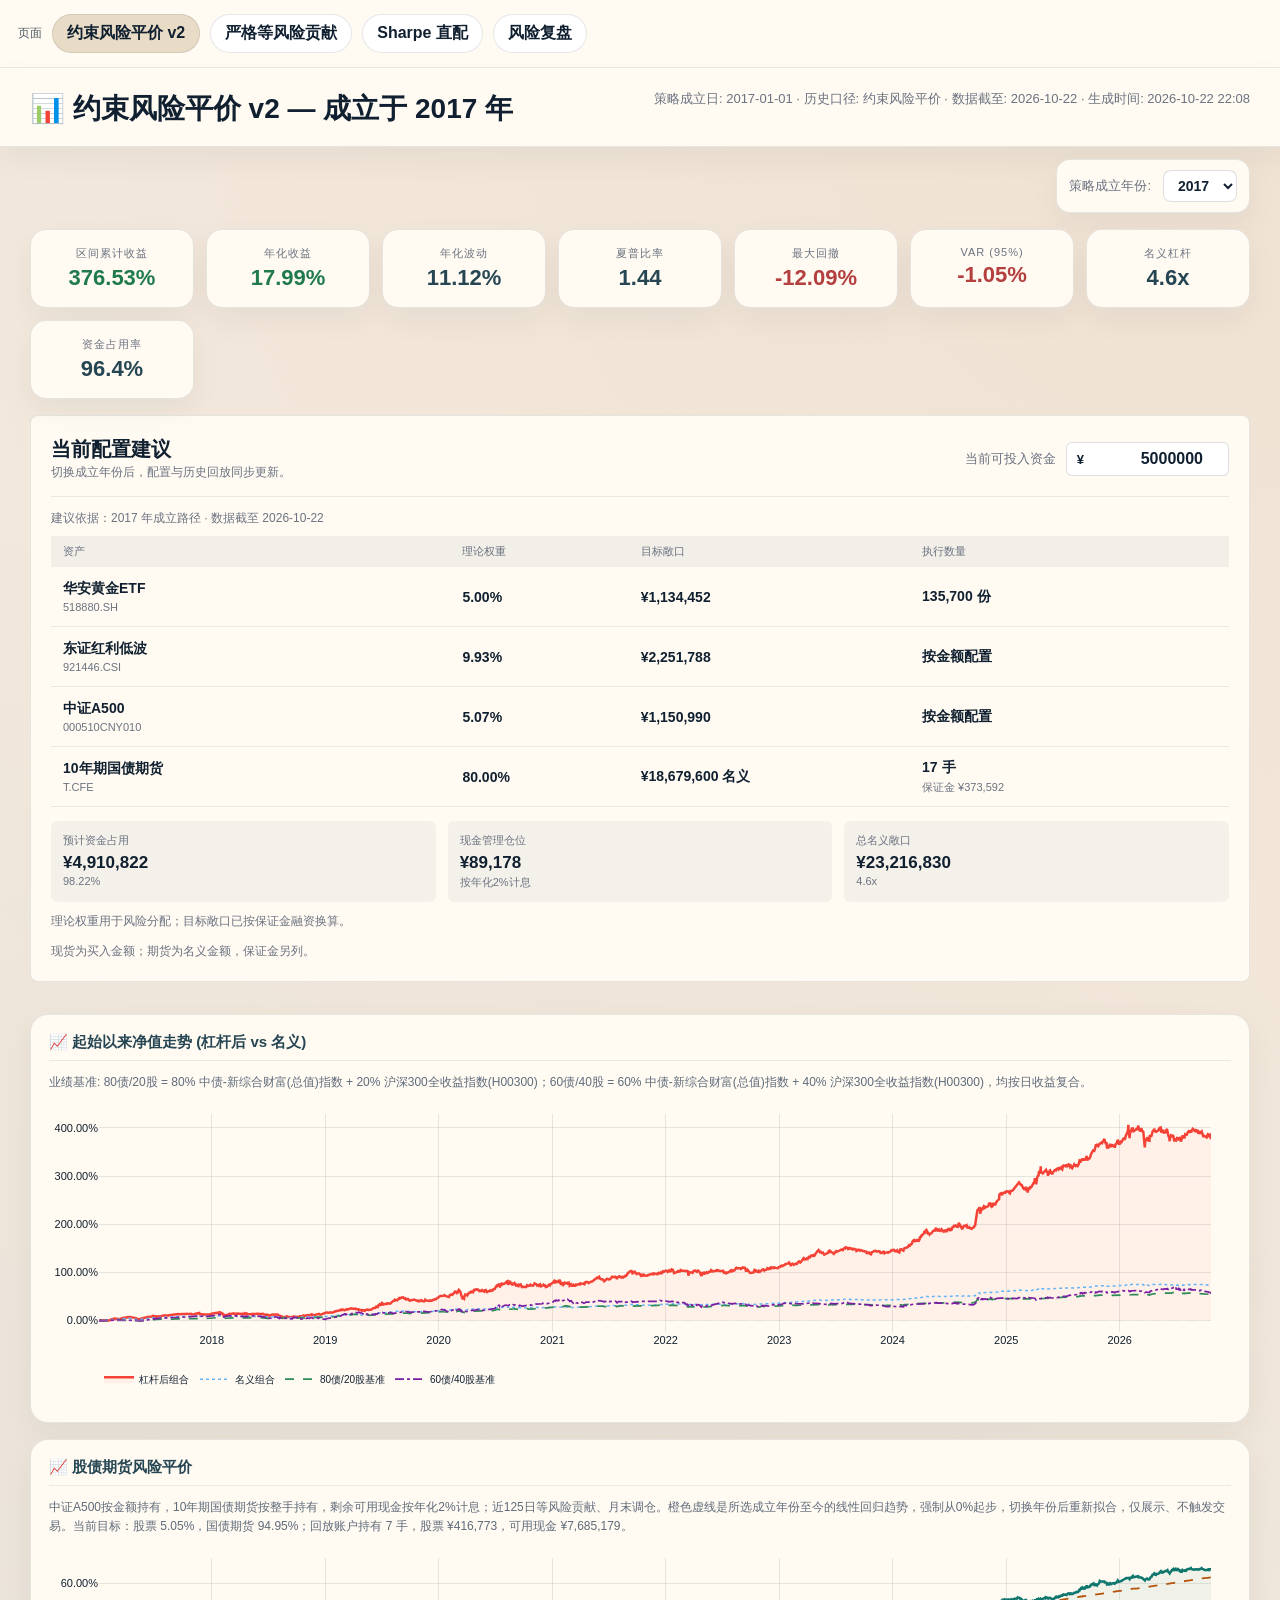
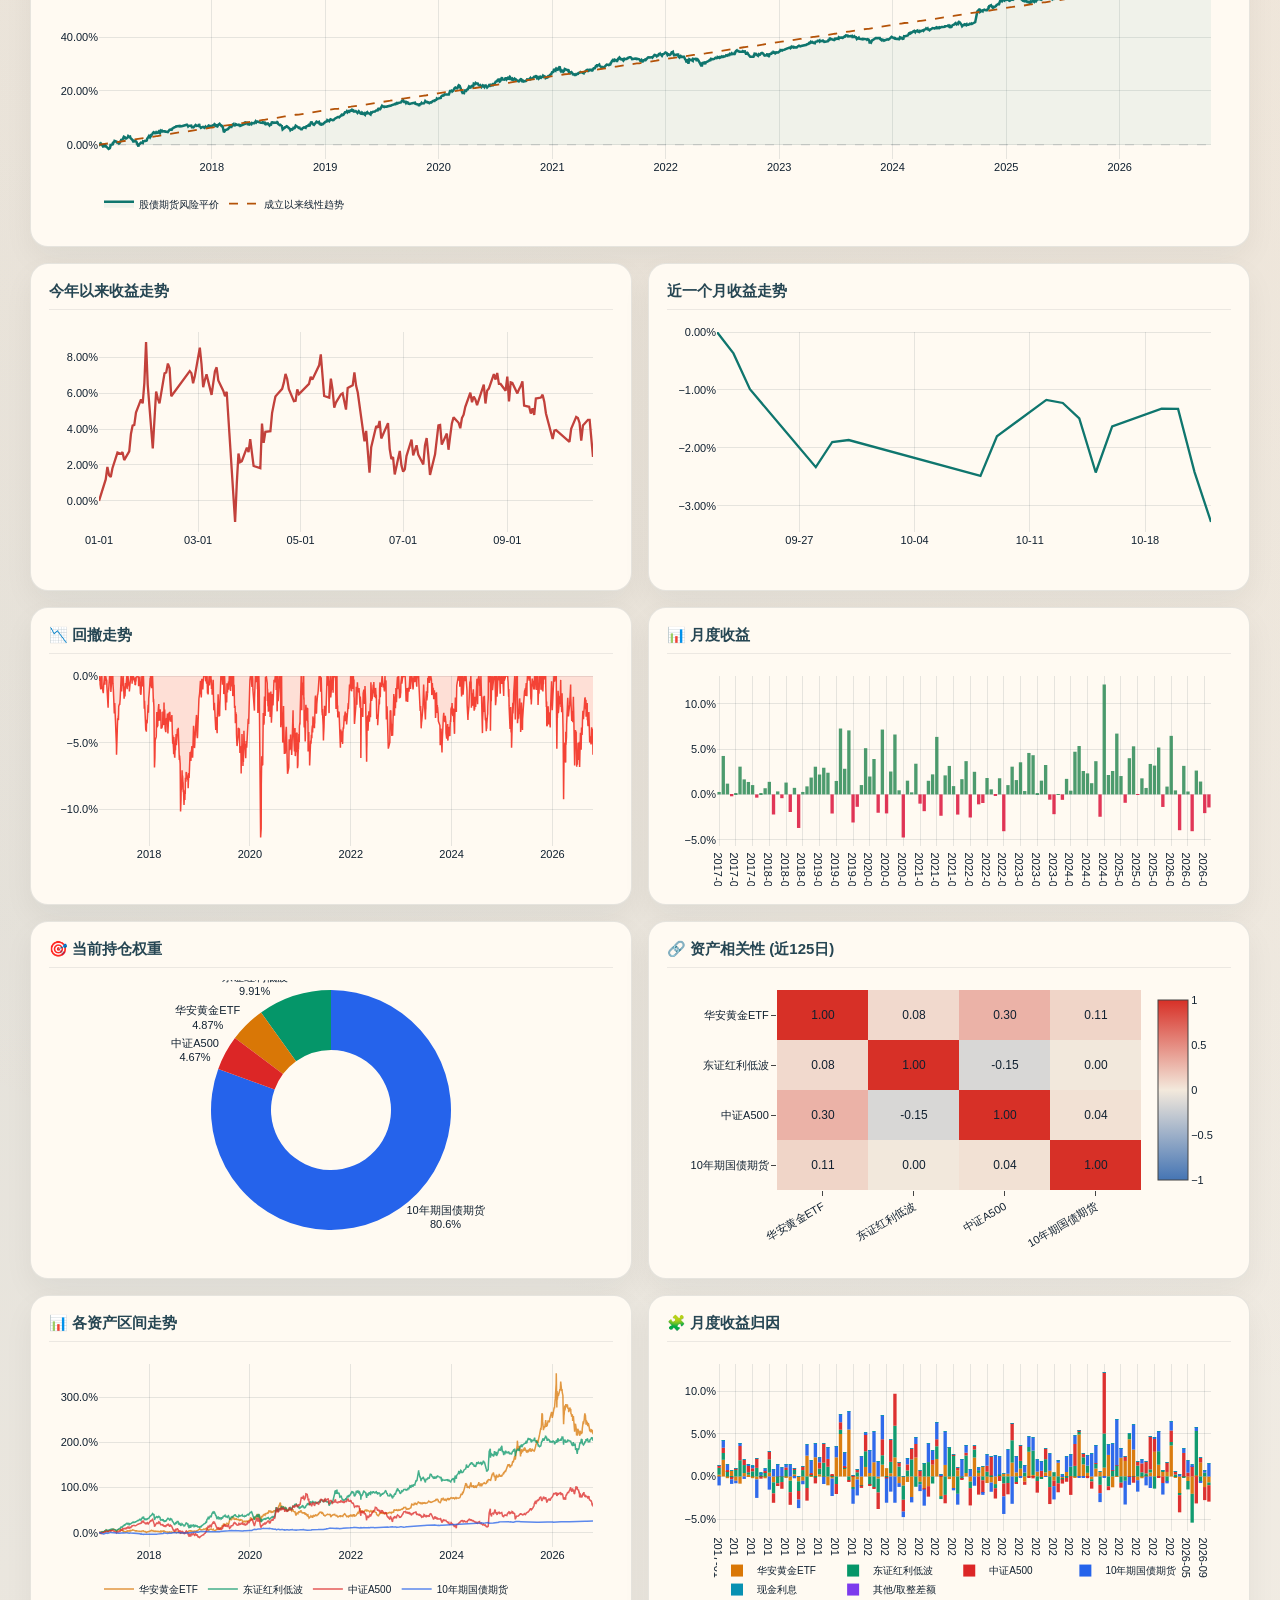
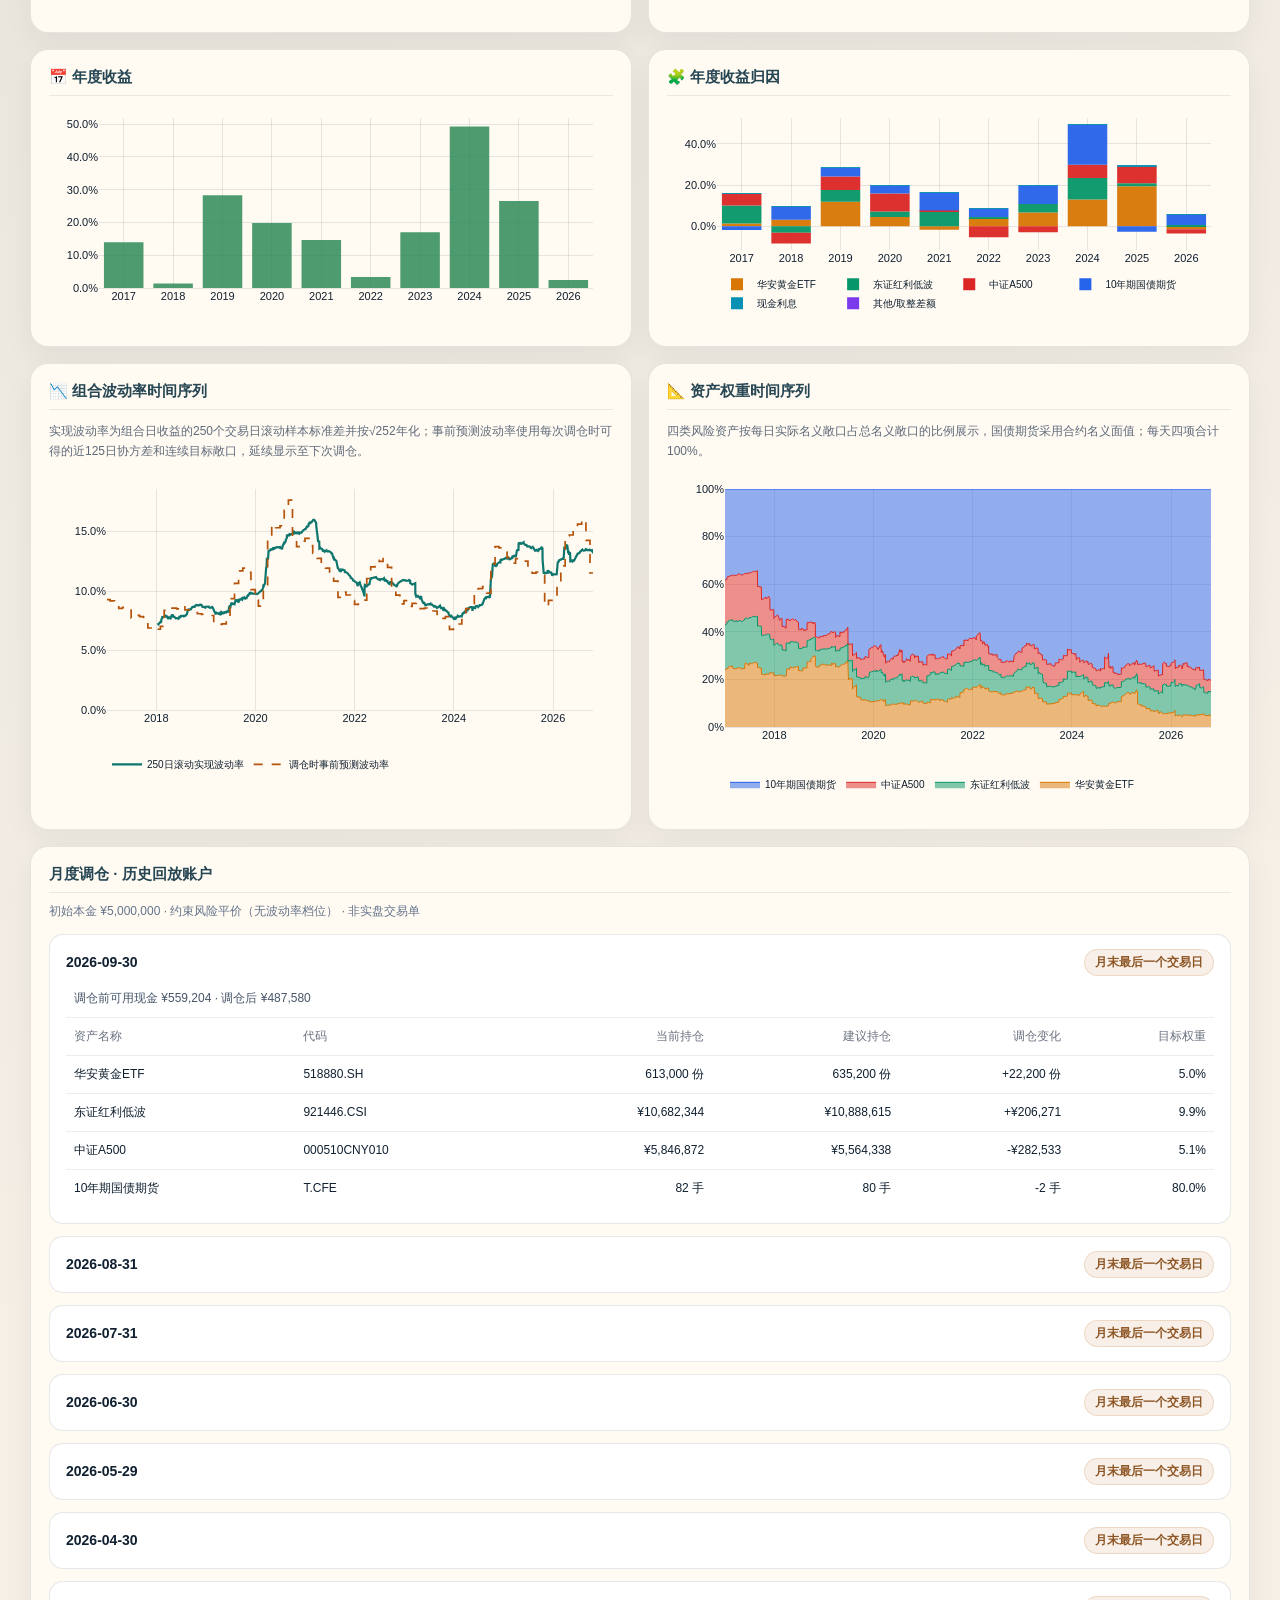
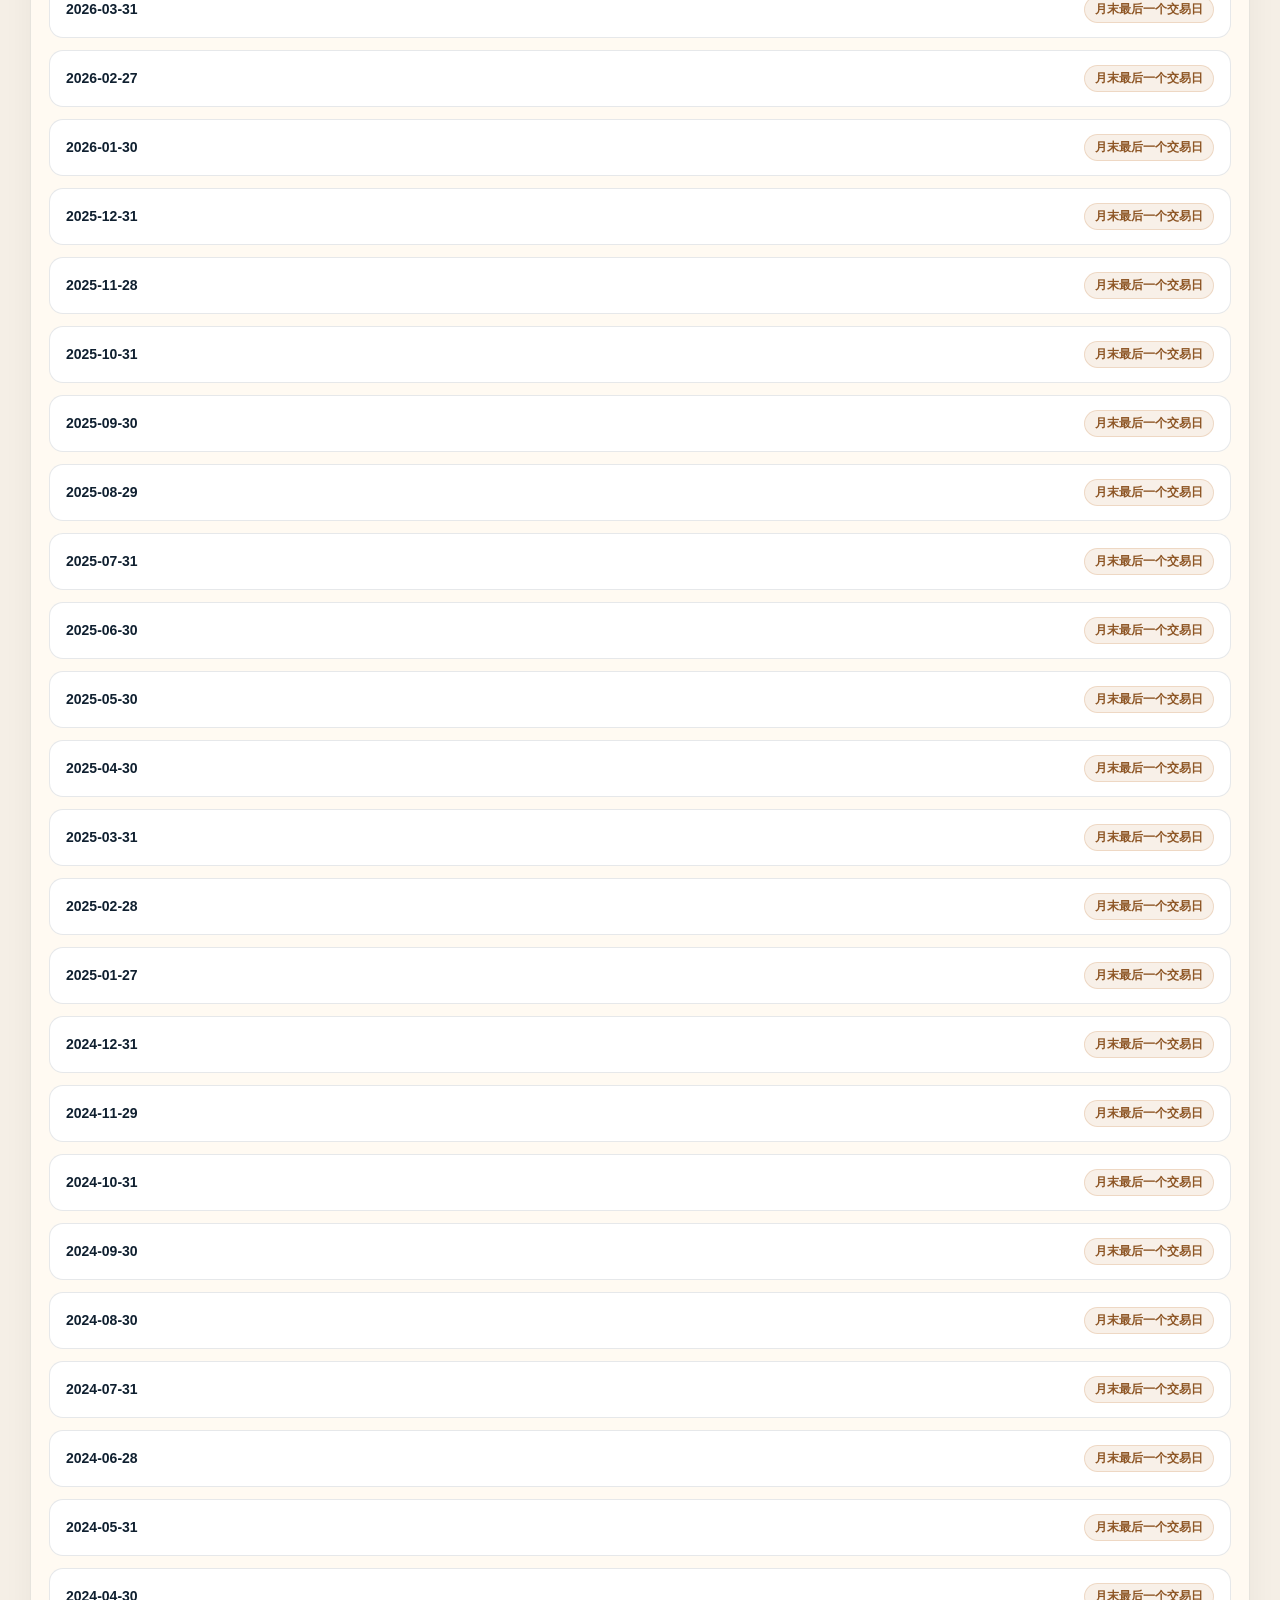
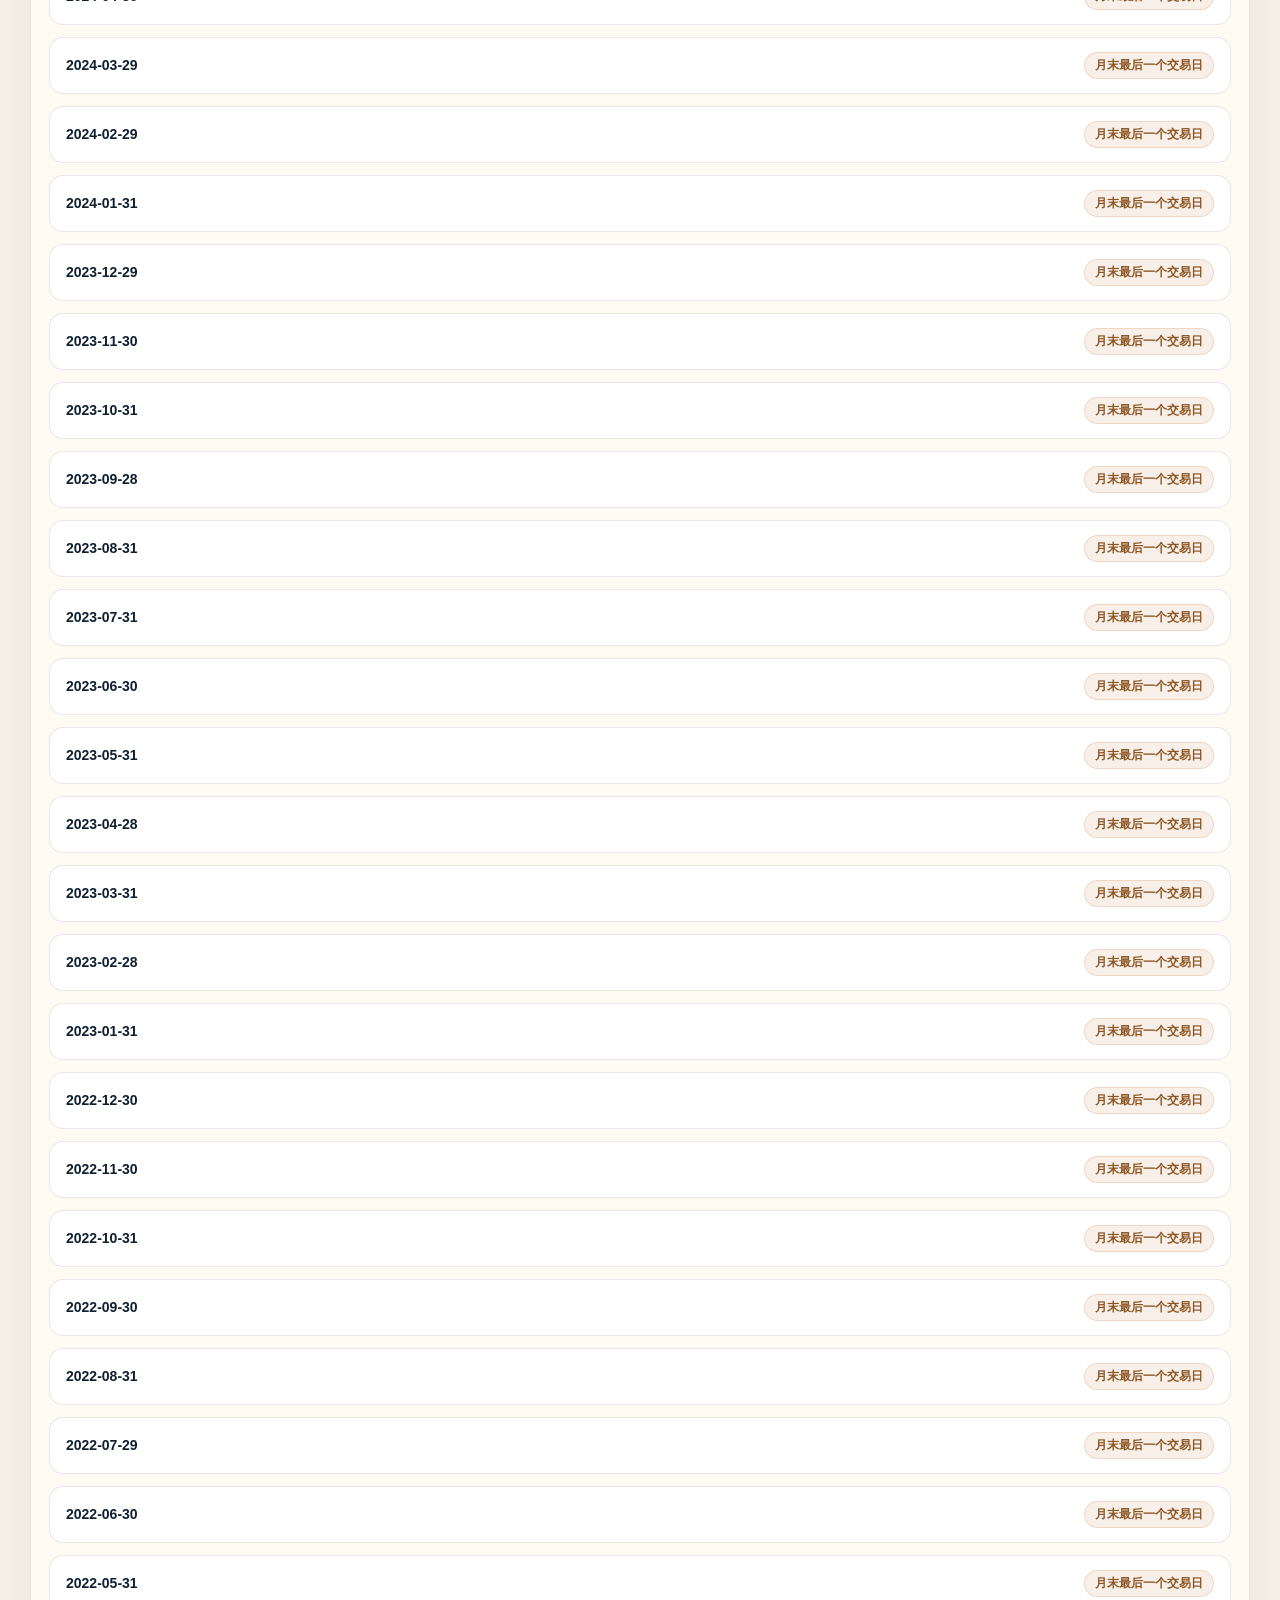
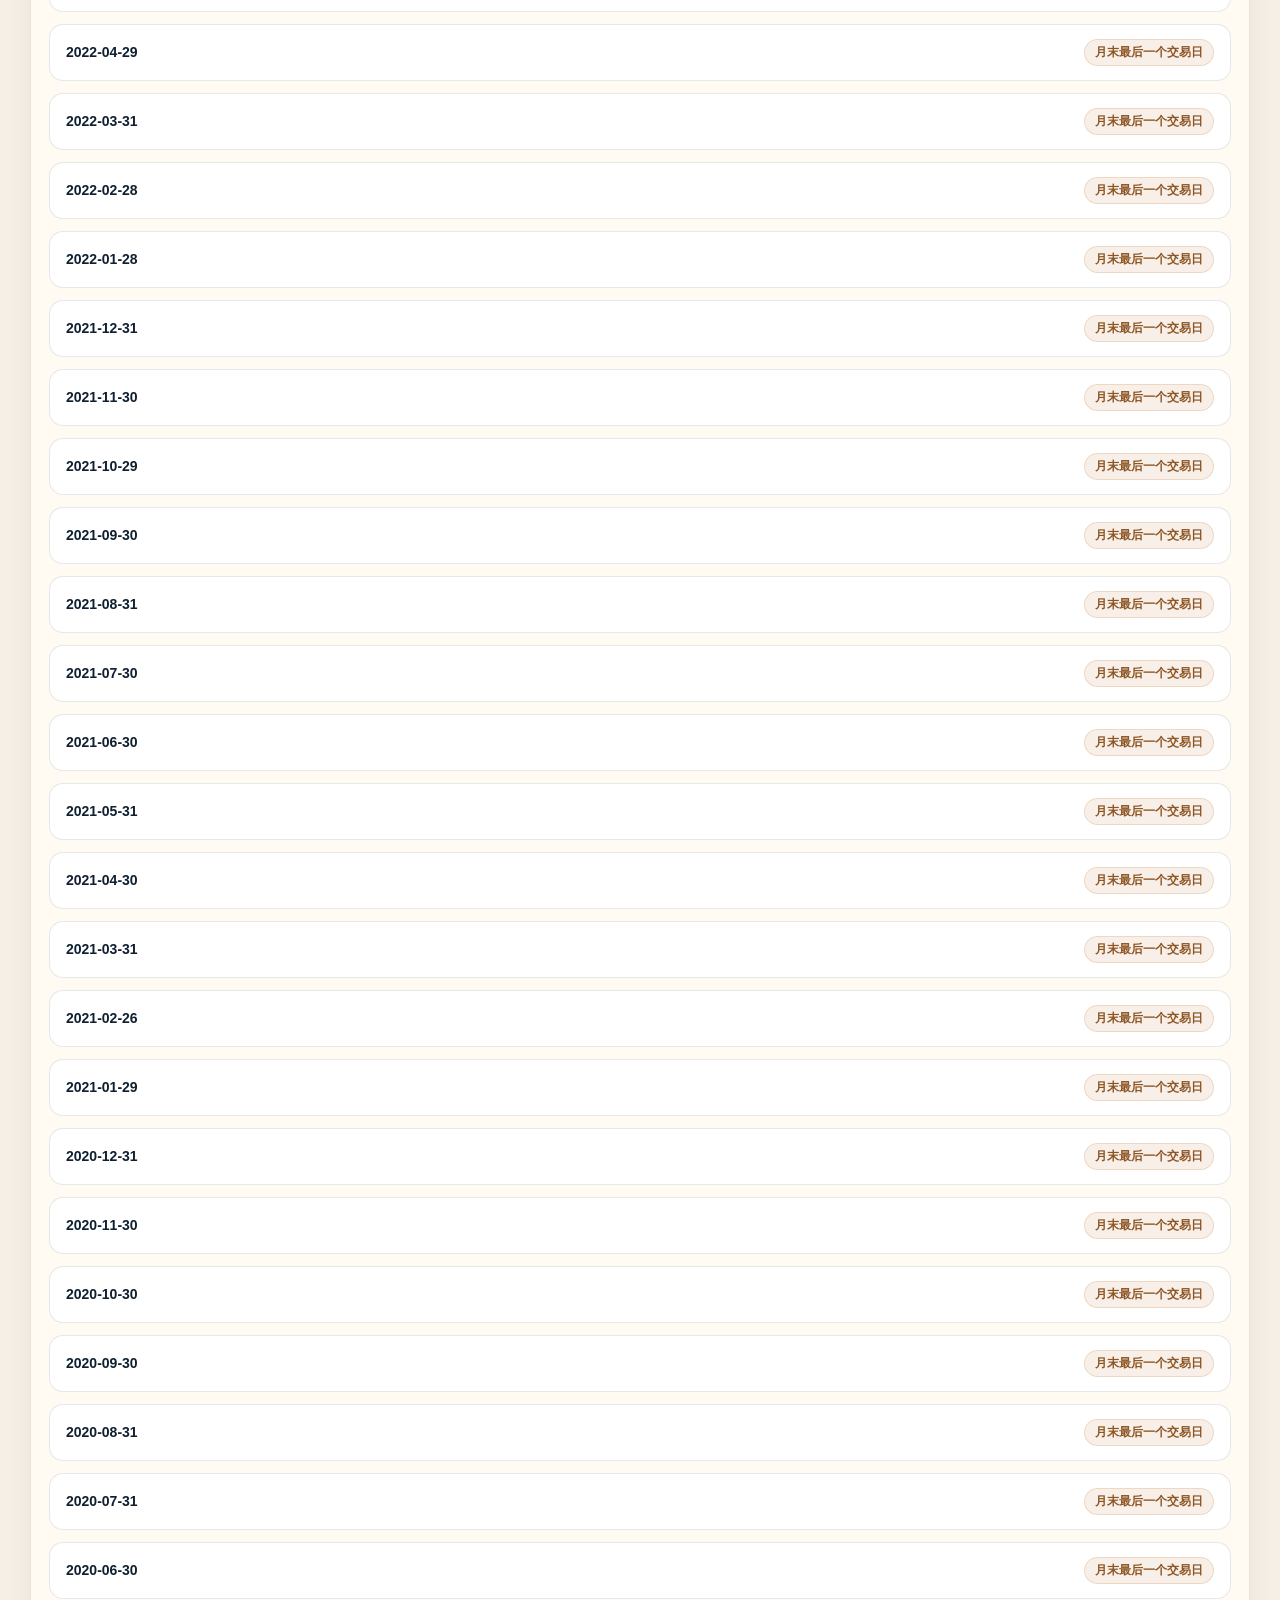
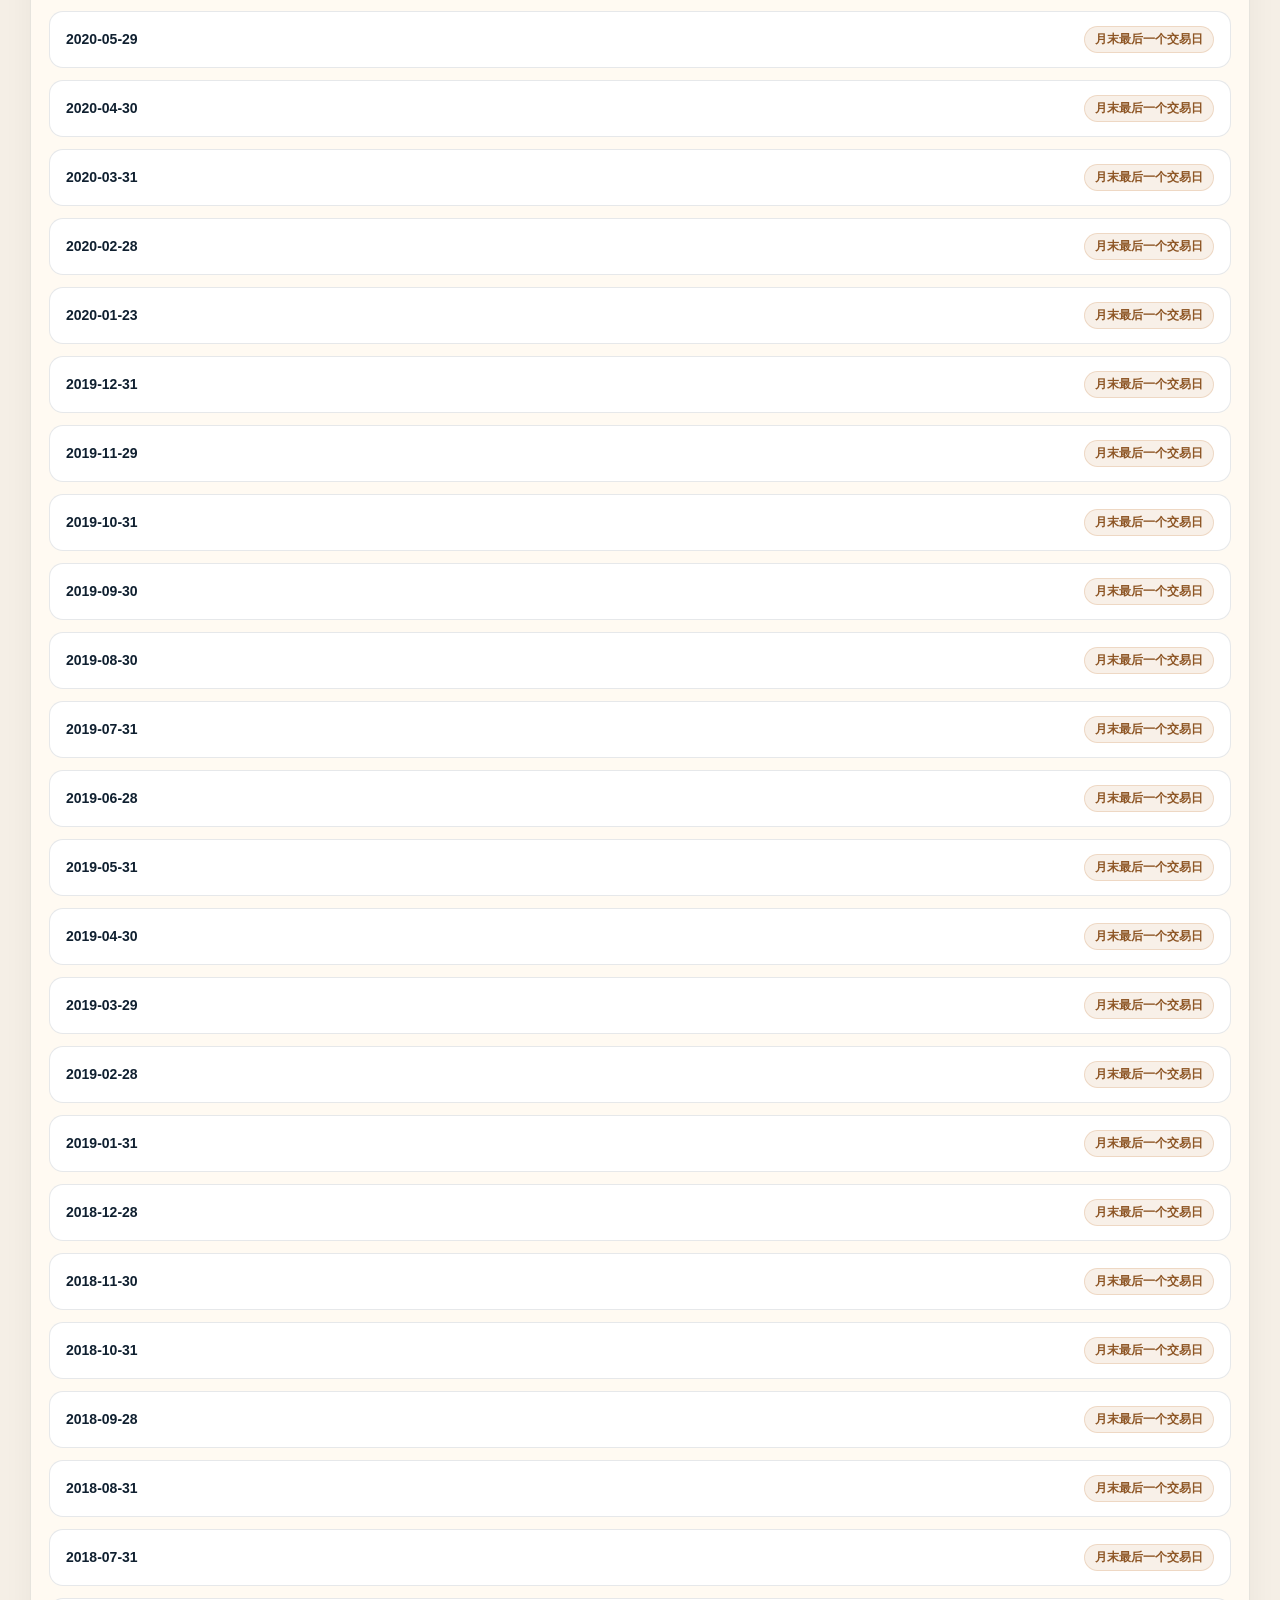
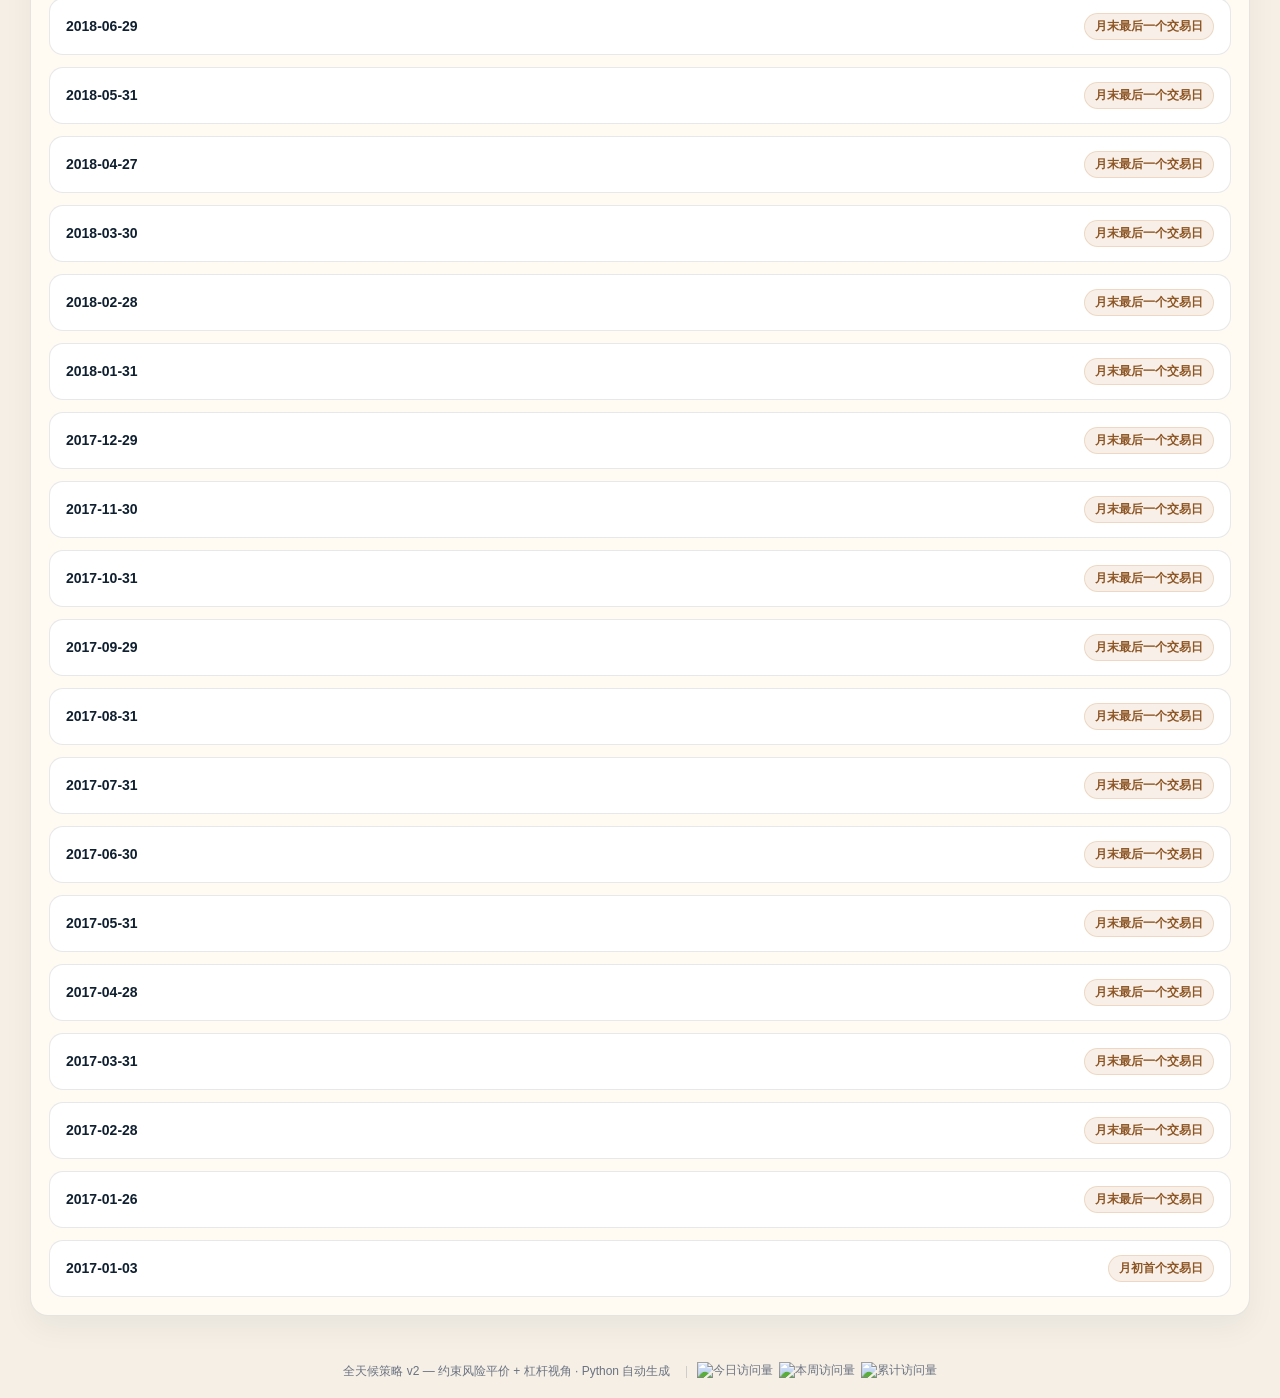
==== commit 58ca69fc: "Publish AllWeather dashboard" ====
--- a/index.html
+++ b/index.html
@@ -495,7 +495,7 @@
 <div class="header">
     <h1 id="dashboard-title">📊 约束风险平价 v2 — 成立于 2017 年</h1>
     <div id="dashboard-date" class="date">
-        策略成立日: 2017-01-01 · 数据截至: 2026-10-21 · 生成时间: 2026-10-22 09:24
+        策略成立日: 2017-01-01 · 数据截至: 2026-10-22 · 生成时间: 2026-10-22 22:08
     </div>
 </div>
 
@@ -511,19 +511,19 @@
 <div id="metrics-section" class="metrics-bar">
     <div class="metric">
         <div class="label">区间累计收益</div>
-        <div class="value positive">0.12%</div>
+        <div class="value negative">-0.77%</div>
     </div>
     <div class="metric">
         <div class="label">年化收益</div>
-        <div class="value positive">0.16%</div>
+        <div class="value negative">-1.01%</div>
     </div>
     <div class="metric">
         <div class="label">年化波动</div>
-        <div class="value neutral">13.76%</div>
+        <div class="value neutral">13.77%</div>
     </div>
     <div class="metric">
         <div class="label">夏普比率</div>
-        <div class="value neutral">-0.13</div>
+        <div class="value neutral">-0.22</div>
     </div>
     <div class="metric">
         <div class="label">最大回撤</div>
@@ -683,9 +683,9 @@
 </script>
 
 <script>
-    const dashboardDataManifest = {"strategy_mode": "constrained", "default_year": "2017", "default_scenario": "base", "data_version": "20261022092403571610", "year_urls": {"2017": {"base": "data/risk-parity/2017.json"}, "2018": {"base": "data/risk-parity/2018.json"}, "2019": {"base": "data/risk-parity/2019.json"}, "2020": {"base": "data/risk-parity/2020.json"}, "2021": {"base": "data/risk-parity/2021.json"}, "2022": {"base": "data/risk-parity/2022.json"}, "2023": {"base": "data/risk-parity/2023.json"}, "2024": {"base": "data/risk-parity/2024.json"}, "2025": {"base": "data/risk-parity/2025.json"}, "2026": {"base": "data/risk-parity/2026.json"}}, "benchmark_url": "data/common/benchmark.json", "equity_bond_year_urls": {"2017": "data/common/equity-bond-futures/2017.json", "2018": "data/common/equity-bond-futures/2018.json", "2019": "data/common/equity-bond-futures/2019.json", "2020": "data/common/equity-bond-futures/2020.json", "2021": "data/common/equity-bond-futures/2021.json", "2022": "data/common/equity-bond-futures/2022.json", "2023": "data/common/equity-bond-futures/2023.json", "2024": "data/common/equity-bond-futures/2024.json", "2025": "data/common/equity-bond-futures/2025.json", "2026": "data/common/equity-bond-futures/2026.json"}};
+    const dashboardDataManifest = {"strategy_mode": "constrained", "default_year": "2017", "default_scenario": "base", "data_version": "20261022220844694311", "year_urls": {"2017": {"base": "data/risk-parity/2017.json"}, "2018": {"base": "data/risk-parity/2018.json"}, "2019": {"base": "data/risk-parity/2019.json"}, "2020": {"base": "data/risk-parity/2020.json"}, "2021": {"base": "data/risk-parity/2021.json"}, "2022": {"base": "data/risk-parity/2022.json"}, "2023": {"base": "data/risk-parity/2023.json"}, "2024": {"base": "data/risk-parity/2024.json"}, "2025": {"base": "data/risk-parity/2025.json"}, "2026": {"base": "data/risk-parity/2026.json"}}, "benchmark_url": "data/common/benchmark.json", "equity_bond_year_urls": {"2017": "data/common/equity-bond-futures/2017.json", "2018": "data/common/equity-bond-futures/2018.json", "2019": "data/common/equity-bond-futures/2019.json", "2020": "data/common/equity-bond-futures/2020.json", "2021": "data/common/equity-bond-futures/2021.json", "2022": "data/common/equity-bond-futures/2022.json", "2023": "data/common/equity-bond-futures/2023.json", "2024": "data/common/equity-bond-futures/2024.json", "2025": "data/common/equity-bond-futures/2025.json", "2026": "data/common/equity-bond-futures/2026.json"}};
     const embeddedYearPayloads = {"2017": {}, "2018": {}, "2019": {}, "2020": {}, "2021": {}, "2022": {}, "2023": {}, "2024": {}, "2025": {}, "2026": {}};
-    const calculatorPayloads = {"2017": {"latest_date": "2026-10-21", "latest_scaled_weights": {"518880.SH": 0.22685185185185167, "921446.CSI": 0.45035757290536127, "000510CNY010": 0.23019798265019448, "T.CFE": 3.6296296296296227}, "latest_target_weights": {"518880.SH": 0.05000000000000004, "921446.CSI": 0.09926248545669203, "000510CNY010": 0.05073751454330826, "T.CFE": 0.7999999999999998}, "latest_target_risk_contributions": {"518880.SH": 0.29749544019465896, "921446.CSI": 0.2711488143482038, "000510CNY010": 0.26383430475106945, "T.CFE": 0.1675214407060678}, "latest_covariance_matrix": [[0.04888463554059208, 0.0035658195850699122, 0.017573424486146166, 0.00018160804050719855], [0.0035658195850699122, 0.017684694406502277, -0.0033674832265329652, -2.680538764494262e-06], [0.017573424486146166, -0.0033674832265329652, 0.054266702629374615, 6.74543201775004e-05], [0.00018160804050719855, -2.680538764494262e-06, 6.74543201775004e-05, 0.0001534203190942447]], "latest_base_forecast_volatility": 0.11518757652260836, "latest_volatility_scale": 1.0, "volatility_target": null, "latest_prices": {"518880.SH": 8.412, "921446.CSI": 6251.46, "000510CNY010": 7338.04, "T.CFE": 109.87}}, "2018": {"latest_date": "2026-10-21", "latest_scaled_weights": {"518880.SH": 0.2268518518518528, "921446.CSI": 0.45035757289651424, "000510CNY010": 0.2301979826590404, "T.CFE": 3.629629629629629}, "latest_target_weights": {"518880.SH": 0.050000000000000225, "921446.CSI": 0.09926248545474194, "000510CNY010": 0.0507375145452579, "T.CFE": 0.8}, "latest_target_risk_contributions": {"518880.SH": 0.2974954401939158, "921446.CSI": 0.2711488143339452, "000510CNY010": 0.2638343047675136, "T.CFE": 0.16752144070462532}, "latest_covariance_matrix": [[0.04888463554059208, 0.0035658195850699122, 0.017573424486146166, 0.00018160804050719855], [0.0035658195850699122, 0.017684694406502277, -0.0033674832265329652, -2.680538764494262e-06], [0.017573424486146166, -0.0033674832265329652, 0.054266702629374615, 6.74543201775004e-05], [0.00018160804050719855, -2.680538764494262e-06, 6.74543201775004e-05, 0.0001534203190942447]], "latest_base_forecast_volatility": 0.11518757652316282, "latest_volatility_scale": 1.0, "volatility_target": null, "latest_prices": {"518880.SH": 8.412, "921446.CSI": 6251.46, "000510CNY010": 7338.04, "T.CFE": 109.87}}, "2019": {"latest_date": "2026-10-21", "latest_scaled_weights": {"518880.SH": 0.22685185185185183, "921446.CSI": 0.45035757292311407, "000510CNY010": 0.2301979826324416, "T.CFE": 3.629629629629629}, "latest_target_weights": {"518880.SH": 0.05000000000000001, "921446.CSI": 0.09926248546060476, "000510CNY010": 0.05073751453939531, "T.CFE": 0.8}, "latest_target_risk_contributions": {"518880.SH": 0.29749544019615404, "921446.CSI": 0.2711488143768154, "000510CNY010": 0.26383430471806707, "T.CFE": 0.1675214407089635}, "latest_covariance_matrix": [[0.04888463554059208, 0.0035658195850699122, 0.017573424486146166, 0.00018160804050719855], [0.0035658195850699122, 0.017684694406502277, -0.0033674832265329652, -2.680538764494262e-06], [0.017573424486146166, -0.0033674832265329652, 0.054266702629374615, 6.74543201775004e-05], [0.00018160804050719855, -2.680538764494262e-06, 6.74543201775004e-05, 0.0001534203190942447]], "latest_base_forecast_volatility": 0.11518757652149587, "latest_volatility_scale": 1.0, "volatility_target": null, "latest_prices": {"518880.SH": 8.412, "921446.CSI": 6251.46, "000510CNY010": 7338.04, "T.CFE": 109.87}}, "2020": {"latest_date": "2026-10-21", "latest_scaled_weights": {"518880.SH": 0.22685185185185217, "921446.CSI": 0.4503575729244698, "000510CNY010": 0.2301979826310856, "T.CFE": 3.629629629629629}, "latest_target_weights": {"518880.SH": 0.050000000000000086, "921446.CSI": 0.09926248546090358, "000510CNY010": 0.05073751453909643, "T.CFE": 0.8}, "latest_target_risk_contributions": {"518880.SH": 0.2974954401962688, "921446.CSI": 0.2711488143790004, "000510CNY010": 0.2638343047155463, "T.CFE": 0.1675214407091846}, "latest_covariance_matrix": [[0.04888463554059208, 0.0035658195850699122, 0.017573424486146166, 0.00018160804050719855], [0.0035658195850699122, 0.017684694406502277, -0.0033674832265329652, -2.680538764494262e-06], [0.017573424486146166, -0.0033674832265329652, 0.054266702629374615, 6.74543201775004e-05], [0.00018160804050719855, -2.680538764494262e-06, 6.74543201775004e-05, 0.0001534203190942447]], "latest_base_forecast_volatility": 0.11518757652141093, "latest_volatility_scale": 1.0, "volatility_target": null, "latest_prices": {"518880.SH": 8.412, "921446.CSI": 6251.46, "000510CNY010": 7338.04, "T.CFE": 109.87}}, "2021": {"latest_date": "2026-10-21", "latest_scaled_weights": {"518880.SH": 0.226851851851853, "921446.CSI": 0.45035757290704304, "000510CNY010": 0.23019798264851135, "T.CFE": 3.629629629629628}, "latest_target_weights": {"518880.SH": 0.05000000000000027, "921446.CSI": 0.0992624854570626, "000510CNY010": 0.05073751454293722, "T.CFE": 0.8}, "latest_target_risk_contributions": {"518880.SH": 0.2974954401948028, "921446.CSI": 0.27114881435091437, "000510CNY010": 0.2638343047479404, "T.CFE": 0.16752144070634245}, "latest_covariance_matrix": [[0.04888463554059208, 0.0035658195850699122, 0.017573424486146166, 0.00018160804050719855], [0.0035658195850699122, 0.017684694406502277, -0.0033674832265329652, -2.680538764494262e-06], [0.017573424486146166, -0.0033674832265329652, 0.054266702629374615, 6.74543201775004e-05], [0.00018160804050719855, -2.680538764494262e-06, 6.74543201775004e-05, 0.0001534203190942447]], "latest_base_forecast_volatility": 0.11518757652250301, "latest_volatility_scale": 1.0, "volatility_target": null, "latest_prices": {"518880.SH": 8.412, "921446.CSI": 6251.46, "000510CNY010": 7338.04, "T.CFE": 109.87}}, "2022": {"latest_date": "2026-10-21", "latest_scaled_weights": {"518880.SH": 0.22685185185185214, "921446.CSI": 0.4503575729042797, "000510CNY010": 0.23019798265127578, "T.CFE": 3.6296296296296253}, "latest_target_weights": {"518880.SH": 0.050000000000000114, "921446.CSI": 0.0992624854564536, "000510CNY010": 0.05073751454354655, "T.CFE": 0.7999999999999999}, "latest_target_risk_contributions": {"518880.SH": 0.29749544019456864, "921446.CSI": 0.27114881434646054, "000510CNY010": 0.26383430475307934, "T.CFE": 0.1675214407058915}, "latest_covariance_matrix": [[0.04888463554059208, 0.0035658195850699122, 0.017573424486146166, 0.00018160804050719855], [0.0035658195850699122, 0.017684694406502277, -0.0033674832265329652, -2.680538764494262e-06], [0.017573424486146166, -0.0033674832265329652, 0.054266702629374615, 6.74543201775004e-05], [0.00018160804050719855, -2.680538764494262e-06, 6.74543201775004e-05, 0.0001534203190942447]], "latest_base_forecast_volatility": 0.11518757652267618, "latest_volatility_scale": 1.0, "volatility_target": null, "latest_prices": {"518880.SH": 8.412, "921446.CSI": 6251.46, "000510CNY010": 7338.04, "T.CFE": 109.87}}, "2023": {"latest_date": "2026-10-21", "latest_scaled_weights": {"518880.SH": 0.2268518518518522, "921446.CSI": 0.45035757291470857, "000510CNY010": 0.23019798264084687, "T.CFE": 3.6296296296296213}, "latest_target_weights": {"518880.SH": 0.05000000000000017, "921446.CSI": 0.09926248545875227, "000510CNY010": 0.050737514541247974, "T.CFE": 0.7999999999999997}, "latest_target_risk_contributions": {"518880.SH": 0.297495440195447, "921446.CSI": 0.27114881436326854, "000510CNY010": 0.26383430473369235, "T.CFE": 0.1675214407075921}, "latest_covariance_matrix": [[0.04888463554059208, 0.0035658195850699122, 0.017573424486146166, 0.00018160804050719855], [0.0035658195850699122, 0.017684694406502277, -0.0033674832265329652, -2.680538764494262e-06], [0.017573424486146166, -0.0033674832265329652, 0.054266702629374615, 6.74543201775004e-05], [0.00018160804050719855, -2.680538764494262e-06, 6.74543201775004e-05, 0.0001534203190942447]], "latest_base_forecast_volatility": 0.1151875765220226, "latest_volatility_scale": 1.0, "volatility_target": null, "latest_prices": {"518880.SH": 8.412, "921446.CSI": 6251.46, "000510CNY010": 7338.04, "T.CFE": 109.87}}, "2024": {"latest_date": "2026-10-21", "latest_scaled_weights": {"518880.SH": 0.23264934274877572, "921446.CSI": 0.48720449473142957, "000510CNY010": 0.25835714268368065, "T.CFE": 0.08945099180569528}, "latest_target_weights": {"518880.SH": 0.2179054315473963, "921446.CSI": 0.45632841435070853, "000510CNY010": 0.24198402628040921, "T.CFE": 0.08378212782148603}, "latest_target_risk_contributions": {"518880.SH": 0.32748254464752247, "921446.CSI": 0.33288610365575916, "000510CNY010": 0.339117513805822, "T.CFE": 0.0005138378908962492}, "latest_covariance_matrix": [[0.04888463554059208, 0.0035658195850699122, 0.017573424486146166, 0.00018160804050719855], [0.0035658195850699122, 0.017684694406502277, -0.0033674832265329652, -2.680538764494262e-06], [0.017573424486146166, -0.0033674832265329652, 0.054266702629374615, 6.74543201775004e-05], [0.00018160804050719855, -2.680538764494262e-06, 6.74543201775004e-05, 0.0001534203190942447]], "latest_base_forecast_volatility": 0.11203013998469094, "latest_volatility_scale": 1.0, "volatility_target": null, "latest_prices": {"518880.SH": 8.412, "921446.CSI": 6251.46, "000510CNY010": 7338.04, "T.CFE": 109.87}}, "2025": {"latest_date": "2026-10-21", "latest_scaled_weights": {"518880.SH": 0.23264161261400707, "921446.CSI": 0.4869321705739356, "000510CNY010": 0.2580492484182829, "T.CFE": 0.1188484196887153}, "latest_target_weights": {"518880.SH": 0.2121729775447009, "921446.CSI": 0.4440901493594432, "000510CNY010": 0.23534515934138084, "T.CFE": 0.1083917137544753}, "latest_target_risk_contributions": {"518880.SH": 0.32772503811444514, "921446.CSI": 0.33283336222840537, "000510CNY010": 0.3387157675249221, "T.CFE": 0.0007258321322274067}, "latest_covariance_matrix": [[0.04888463554059208, 0.0035658195850699122, 0.017573424486146166, 0.00018160804050719855], [0.0035658195850699122, 0.017684694406502277, -0.0033674832265329652, -2.680538764494262e-06], [0.017573424486146166, -0.0033674832265329652, 0.054266702629374615, 6.74543201775004e-05], [0.00018160804050719855, -2.680538764494262e-06, 6.74543201775004e-05, 0.0001534203190942447]], "latest_base_forecast_volatility": 0.11198232108867809, "latest_volatility_scale": 1.0, "volatility_target": null, "latest_prices": {"518880.SH": 8.412, "921446.CSI": 6251.46, "000510CNY010": 7338.04, "T.CFE": 109.87}}, "2026": {"latest_date": "2026-10-21", "latest_scaled_weights": {"518880.SH": 0.22046498969255063, "921446.CSI": 0.4569385425304779, "000510CNY010": 0.2326107576983794, "T.CFE": 3.499285503929602}, "latest_target_weights": {"518880.SH": 0.05000000000000003, "921446.CSI": 0.10363063613131993, "000510CNY010": 0.05275457976859882, "T.CFE": 0.7936147841000813}, "latest_target_risk_contributions": {"518880.SH": 0.28895319811881764, "921446.CSI": 0.28228762075784847, "000510CNY010": 0.27042800637677866, "T.CFE": 0.1583311747465553}, "latest_covariance_matrix": [[0.04888463554059208, 0.0035658195850699122, 0.017573424486146166, 0.00018160804050719855], [0.0035658195850699122, 0.017684694406502277, -0.0033674832265329652, -2.680538764494262e-06], [0.017573424486146166, -0.0033674832265329652, 0.054266702629374615, 6.74543201775004e-05], [0.00018160804050719855, -2.680538764494262e-06, 6.74543201775004e-05, 0.0001534203190942447]], "latest_base_forecast_volatility": 0.11432322149915727, "latest_volatility_scale": 1.0, "volatility_target": null, "latest_prices": {"518880.SH": 8.412, "921446.CSI": 6251.46, "000510CNY010": 7338.04, "T.CFE": 109.87}}};
+    const calculatorPayloads = {"2017": {"latest_date": "2026-10-22", "latest_scaled_weights": {"518880.SH": 0.22685185185185167, "921446.CSI": 0.45035757290536127, "000510CNY010": 0.23019798265019448, "T.CFE": 3.6296296296296227}, "latest_target_weights": {"518880.SH": 0.05000000000000004, "921446.CSI": 0.09926248545669203, "000510CNY010": 0.05073751454330826, "T.CFE": 0.7999999999999998}, "latest_target_risk_contributions": {"518880.SH": 0.29749544019465896, "921446.CSI": 0.2711488143482038, "000510CNY010": 0.26383430475106945, "T.CFE": 0.1675214407060678}, "latest_covariance_matrix": [[0.04888463554059208, 0.0035658195850699122, 0.017573424486146166, 0.00018160804050719855], [0.0035658195850699122, 0.017684694406502277, -0.0033674832265329652, -2.680538764494262e-06], [0.017573424486146166, -0.0033674832265329652, 0.054266702629374615, 6.74543201775004e-05], [0.00018160804050719855, -2.680538764494262e-06, 6.74543201775004e-05, 0.0001534203190942447]], "latest_base_forecast_volatility": 0.11518757652260836, "latest_volatility_scale": 1.0, "volatility_target": null, "latest_prices": {"518880.SH": 8.36, "921446.CSI": 6206.15, "000510CNY010": 7185.29, "T.CFE": 109.88}}, "2018": {"latest_date": "2026-10-22", "latest_scaled_weights": {"518880.SH": 0.2268518518518528, "921446.CSI": 0.45035757289651424, "000510CNY010": 0.2301979826590404, "T.CFE": 3.629629629629629}, "latest_target_weights": {"518880.SH": 0.050000000000000225, "921446.CSI": 0.09926248545474194, "000510CNY010": 0.0507375145452579, "T.CFE": 0.8}, "latest_target_risk_contributions": {"518880.SH": 0.2974954401939158, "921446.CSI": 0.2711488143339452, "000510CNY010": 0.2638343047675136, "T.CFE": 0.16752144070462532}, "latest_covariance_matrix": [[0.04888463554059208, 0.0035658195850699122, 0.017573424486146166, 0.00018160804050719855], [0.0035658195850699122, 0.017684694406502277, -0.0033674832265329652, -2.680538764494262e-06], [0.017573424486146166, -0.0033674832265329652, 0.054266702629374615, 6.74543201775004e-05], [0.00018160804050719855, -2.680538764494262e-06, 6.74543201775004e-05, 0.0001534203190942447]], "latest_base_forecast_volatility": 0.11518757652316282, "latest_volatility_scale": 1.0, "volatility_target": null, "latest_prices": {"518880.SH": 8.36, "921446.CSI": 6206.15, "000510CNY010": 7185.29, "T.CFE": 109.88}}, "2019": {"latest_date": "2026-10-22", "latest_scaled_weights": {"518880.SH": 0.22685185185185183, "921446.CSI": 0.45035757292311407, "000510CNY010": 0.2301979826324416, "T.CFE": 3.629629629629629}, "latest_target_weights": {"518880.SH": 0.05000000000000001, "921446.CSI": 0.09926248546060476, "000510CNY010": 0.05073751453939531, "T.CFE": 0.8}, "latest_target_risk_contributions": {"518880.SH": 0.29749544019615404, "921446.CSI": 0.2711488143768154, "000510CNY010": 0.26383430471806707, "T.CFE": 0.1675214407089635}, "latest_covariance_matrix": [[0.04888463554059208, 0.0035658195850699122, 0.017573424486146166, 0.00018160804050719855], [0.0035658195850699122, 0.017684694406502277, -0.0033674832265329652, -2.680538764494262e-06], [0.017573424486146166, -0.0033674832265329652, 0.054266702629374615, 6.74543201775004e-05], [0.00018160804050719855, -2.680538764494262e-06, 6.74543201775004e-05, 0.0001534203190942447]], "latest_base_forecast_volatility": 0.11518757652149587, "latest_volatility_scale": 1.0, "volatility_target": null, "latest_prices": {"518880.SH": 8.36, "921446.CSI": 6206.15, "000510CNY010": 7185.29, "T.CFE": 109.88}}, "2020": {"latest_date": "2026-10-22", "latest_scaled_weights": {"518880.SH": 0.22685185185185217, "921446.CSI": 0.4503575729244698, "000510CNY010": 0.2301979826310856, "T.CFE": 3.629629629629629}, "latest_target_weights": {"518880.SH": 0.050000000000000086, "921446.CSI": 0.09926248546090358, "000510CNY010": 0.05073751453909643, "T.CFE": 0.8}, "latest_target_risk_contributions": {"518880.SH": 0.2974954401962688, "921446.CSI": 0.2711488143790004, "000510CNY010": 0.2638343047155463, "T.CFE": 0.1675214407091846}, "latest_covariance_matrix": [[0.04888463554059208, 0.0035658195850699122, 0.017573424486146166, 0.00018160804050719855], [0.0035658195850699122, 0.017684694406502277, -0.0033674832265329652, -2.680538764494262e-06], [0.017573424486146166, -0.0033674832265329652, 0.054266702629374615, 6.74543201775004e-05], [0.00018160804050719855, -2.680538764494262e-06, 6.74543201775004e-05, 0.0001534203190942447]], "latest_base_forecast_volatility": 0.11518757652141093, "latest_volatility_scale": 1.0, "volatility_target": null, "latest_prices": {"518880.SH": 8.36, "921446.CSI": 6206.15, "000510CNY010": 7185.29, "T.CFE": 109.88}}, "2021": {"latest_date": "2026-10-22", "latest_scaled_weights": {"518880.SH": 0.226851851851853, "921446.CSI": 0.45035757290704304, "000510CNY010": 0.23019798264851135, "T.CFE": 3.629629629629628}, "latest_target_weights": {"518880.SH": 0.05000000000000027, "921446.CSI": 0.0992624854570626, "000510CNY010": 0.05073751454293722, "T.CFE": 0.8}, "latest_target_risk_contributions": {"518880.SH": 0.2974954401948028, "921446.CSI": 0.27114881435091437, "000510CNY010": 0.2638343047479404, "T.CFE": 0.16752144070634245}, "latest_covariance_matrix": [[0.04888463554059208, 0.0035658195850699122, 0.017573424486146166, 0.00018160804050719855], [0.0035658195850699122, 0.017684694406502277, -0.0033674832265329652, -2.680538764494262e-06], [0.017573424486146166, -0.0033674832265329652, 0.054266702629374615, 6.74543201775004e-05], [0.00018160804050719855, -2.680538764494262e-06, 6.74543201775004e-05, 0.0001534203190942447]], "latest_base_forecast_volatility": 0.11518757652250301, "latest_volatility_scale": 1.0, "volatility_target": null, "latest_prices": {"518880.SH": 8.36, "921446.CSI": 6206.15, "000510CNY010": 7185.29, "T.CFE": 109.88}}, "2022": {"latest_date": "2026-10-22", "latest_scaled_weights": {"518880.SH": 0.22685185185185214, "921446.CSI": 0.4503575729042797, "000510CNY010": 0.23019798265127578, "T.CFE": 3.6296296296296253}, "latest_target_weights": {"518880.SH": 0.050000000000000114, "921446.CSI": 0.0992624854564536, "000510CNY010": 0.05073751454354655, "T.CFE": 0.7999999999999999}, "latest_target_risk_contributions": {"518880.SH": 0.29749544019456864, "921446.CSI": 0.27114881434646054, "000510CNY010": 0.26383430475307934, "T.CFE": 0.1675214407058915}, "latest_covariance_matrix": [[0.04888463554059208, 0.0035658195850699122, 0.017573424486146166, 0.00018160804050719855], [0.0035658195850699122, 0.017684694406502277, -0.0033674832265329652, -2.680538764494262e-06], [0.017573424486146166, -0.0033674832265329652, 0.054266702629374615, 6.74543201775004e-05], [0.00018160804050719855, -2.680538764494262e-06, 6.74543201775004e-05, 0.0001534203190942447]], "latest_base_forecast_volatility": 0.11518757652267618, "latest_volatility_scale": 1.0, "volatility_target": null, "latest_prices": {"518880.SH": 8.36, "921446.CSI": 6206.15, "000510CNY010": 7185.29, "T.CFE": 109.88}}, "2023": {"latest_date": "2026-10-22", "latest_scaled_weights": {"518880.SH": 0.2268518518518522, "921446.CSI": 0.45035757291470857, "000510CNY010": 0.23019798264084687, "T.CFE": 3.6296296296296213}, "latest_target_weights": {"518880.SH": 0.05000000000000017, "921446.CSI": 0.09926248545875227, "000510CNY010": 0.050737514541247974, "T.CFE": 0.7999999999999997}, "latest_target_risk_contributions": {"518880.SH": 0.297495440195447, "921446.CSI": 0.27114881436326854, "000510CNY010": 0.26383430473369235, "T.CFE": 0.1675214407075921}, "latest_covariance_matrix": [[0.04888463554059208, 0.0035658195850699122, 0.017573424486146166, 0.00018160804050719855], [0.0035658195850699122, 0.017684694406502277, -0.0033674832265329652, -2.680538764494262e-06], [0.017573424486146166, -0.0033674832265329652, 0.054266702629374615, 6.74543201775004e-05], [0.00018160804050719855, -2.680538764494262e-06, 6.74543201775004e-05, 0.0001534203190942447]], "latest_base_forecast_volatility": 0.1151875765220226, "latest_volatility_scale": 1.0, "volatility_target": null, "latest_prices": {"518880.SH": 8.36, "921446.CSI": 6206.15, "000510CNY010": 7185.29, "T.CFE": 109.88}}, "2024": {"latest_date": "2026-10-22", "latest_scaled_weights": {"518880.SH": 0.23264934274877572, "921446.CSI": 0.48720449473142957, "000510CNY010": 0.25835714268368065, "T.CFE": 0.08945099180569528}, "latest_target_weights": {"518880.SH": 0.2179054315473963, "921446.CSI": 0.45632841435070853, "000510CNY010": 0.24198402628040921, "T.CFE": 0.08378212782148603}, "latest_target_risk_contributions": {"518880.SH": 0.32748254464752247, "921446.CSI": 0.33288610365575916, "000510CNY010": 0.339117513805822, "T.CFE": 0.0005138378908962492}, "latest_covariance_matrix": [[0.04888463554059208, 0.0035658195850699122, 0.017573424486146166, 0.00018160804050719855], [0.0035658195850699122, 0.017684694406502277, -0.0033674832265329652, -2.680538764494262e-06], [0.017573424486146166, -0.0033674832265329652, 0.054266702629374615, 6.74543201775004e-05], [0.00018160804050719855, -2.680538764494262e-06, 6.74543201775004e-05, 0.0001534203190942447]], "latest_base_forecast_volatility": 0.11203013998469094, "latest_volatility_scale": 1.0, "volatility_target": null, "latest_prices": {"518880.SH": 8.36, "921446.CSI": 6206.15, "000510CNY010": 7185.29, "T.CFE": 109.88}}, "2025": {"latest_date": "2026-10-22", "latest_scaled_weights": {"518880.SH": 0.23264161261400707, "921446.CSI": 0.4869321705739356, "000510CNY010": 0.2580492484182829, "T.CFE": 0.1188484196887153}, "latest_target_weights": {"518880.SH": 0.2121729775447009, "921446.CSI": 0.4440901493594432, "000510CNY010": 0.23534515934138084, "T.CFE": 0.1083917137544753}, "latest_target_risk_contributions": {"518880.SH": 0.32772503811444514, "921446.CSI": 0.33283336222840537, "000510CNY010": 0.3387157675249221, "T.CFE": 0.0007258321322274067}, "latest_covariance_matrix": [[0.04888463554059208, 0.0035658195850699122, 0.017573424486146166, 0.00018160804050719855], [0.0035658195850699122, 0.017684694406502277, -0.0033674832265329652, -2.680538764494262e-06], [0.017573424486146166, -0.0033674832265329652, 0.054266702629374615, 6.74543201775004e-05], [0.00018160804050719855, -2.680538764494262e-06, 6.74543201775004e-05, 0.0001534203190942447]], "latest_base_forecast_volatility": 0.11198232108867809, "latest_volatility_scale": 1.0, "volatility_target": null, "latest_prices": {"518880.SH": 8.36, "921446.CSI": 6206.15, "000510CNY010": 7185.29, "T.CFE": 109.88}}, "2026": {"latest_date": "2026-10-22", "latest_scaled_weights": {"518880.SH": 0.22046498969255063, "921446.CSI": 0.4569385425304779, "000510CNY010": 0.2326107576983794, "T.CFE": 3.499285503929602}, "latest_target_weights": {"518880.SH": 0.05000000000000003, "921446.CSI": 0.10363063613131993, "000510CNY010": 0.05275457976859882, "T.CFE": 0.7936147841000813}, "latest_target_risk_contributions": {"518880.SH": 0.28895319811881764, "921446.CSI": 0.28228762075784847, "000510CNY010": 0.27042800637677866, "T.CFE": 0.1583311747465553}, "latest_covariance_matrix": [[0.04888463554059208, 0.0035658195850699122, 0.017573424486146166, 0.00018160804050719855], [0.0035658195850699122, 0.017684694406502277, -0.0033674832265329652, -2.680538764494262e-06], [0.017573424486146166, -0.0033674832265329652, 0.054266702629374615, 6.74543201775004e-05], [0.00018160804050719855, -2.680538764494262e-06, 6.74543201775004e-05, 0.0001534203190942447]], "latest_base_forecast_volatility": 0.11432322149915727, "latest_volatility_scale": 1.0, "volatility_target": null, "latest_prices": {"518880.SH": 8.36, "921446.CSI": 6206.15, "000510CNY010": 7185.29, "T.CFE": 109.88}}};
     const yearPayloadCache = new Map();
     const assetDefinitions = [{"code": "518880.SH", "name": "华安黄金ETF", "type": "spot", "unit": "份", "margin_rate": 1.0, "multiplier": 1.0, "min_trade_unit": 100.0, "face_value": 0.0, "has_explicit_face_value": false, "cost_rate": 0.0}, {"code": "921446.CSI", "name": "东证红利低波", "type": "spot", "unit": "万元", "margin_rate": 1.0, "multiplier": 1.0, "min_trade_unit": 1.0, "face_value": 0.0, "has_explicit_face_value": false, "cost_rate": 0.0}, {"code": "000510CNY010", "name": "中证A500", "type": "spot", "unit": "万元", "margin_rate": 1.0, "multiplier": 1.0, "min_trade_unit": 1.0, "face_value": 0.0, "has_explicit_face_value": false, "cost_rate": 0.0}, {"code": "T.CFE", "name": "10年期国债期货", "type": "futures", "unit": "手", "margin_rate": 0.02, "multiplier": 10000.0, "min_trade_unit": 1.0, "face_value": 0.0, "has_explicit_face_value": false, "cost_rate": 0.0}];
     const calculatorStrategyMode = "constrained";
@@ -887,7 +887,7 @@
 <script>
     const defaultYearKey = String(2017);
     let benchmarkPayload = {};
-    let equityBondFuturesPayload = {"source": {"equity": "中证A500全收益指数 000510CNY010（项目行情文件）", "bond_futures": "10年期国债期货主力连续 T.CFE（新浪原始价与项目复权序列）"}, "lookback": 125, "method": "两资产逆波动权重（等风险贡献）", "rebalance": "月末最后一个交易日", "cash_yield": 0.02, "futures_multiplier": 10000.0, "margin_rate": 0.02, "bond_vol_scale": 1.0, "source_latest_date": "2026-10-21", "years": {}};
+    let equityBondFuturesPayload = {"source": {"equity": "中证A500全收益指数 000510CNY010（项目行情文件）", "bond_futures": "10年期国债期货主力连续 T.CFE（新浪原始价与项目复权序列）"}, "lookback": 125, "method": "两资产逆波动权重（等风险贡献）", "rebalance": "月末最后一个交易日", "cash_yield": 0.02, "futures_multiplier": 10000.0, "margin_rate": 0.02, "bond_vol_scale": 1.0, "source_latest_date": "2026-10-22", "years": {}};
     const strategyTitle = "约束风险平价 v2";
     const strategyDocumentTitle = "约束风险平价";
     const metricsSection = document.getElementById('metrics-section');
@@ -1671,7 +1671,7 @@
             const scenarioLabel = calculatorStrategyMode === 'strict'
                 ? (selectedVolatilityTarget === null ? '不限制波动率' : `${fmtPct(selectedVolatilityTarget, 0)}波动率上限`)
                 : '约束风险平价';
-            dashboardDate.innerText = `策略成立日: ${state.selectedYear}-01-01 · 历史口径: ${scenarioLabel} · 数据截至: ${state.latestDate} · 生成时间: 2026-10-22 09:24`;
+            dashboardDate.innerText = `策略成立日: ${state.selectedYear}-01-01 · 历史口径: ${scenarioLabel} · 数据截至: ${state.latestDate} · 生成时间: 2026-10-22 22:08`;
         }
         document.title = `${strategyDocumentTitle} — 成立于 ${state.selectedYear} 年`;
 
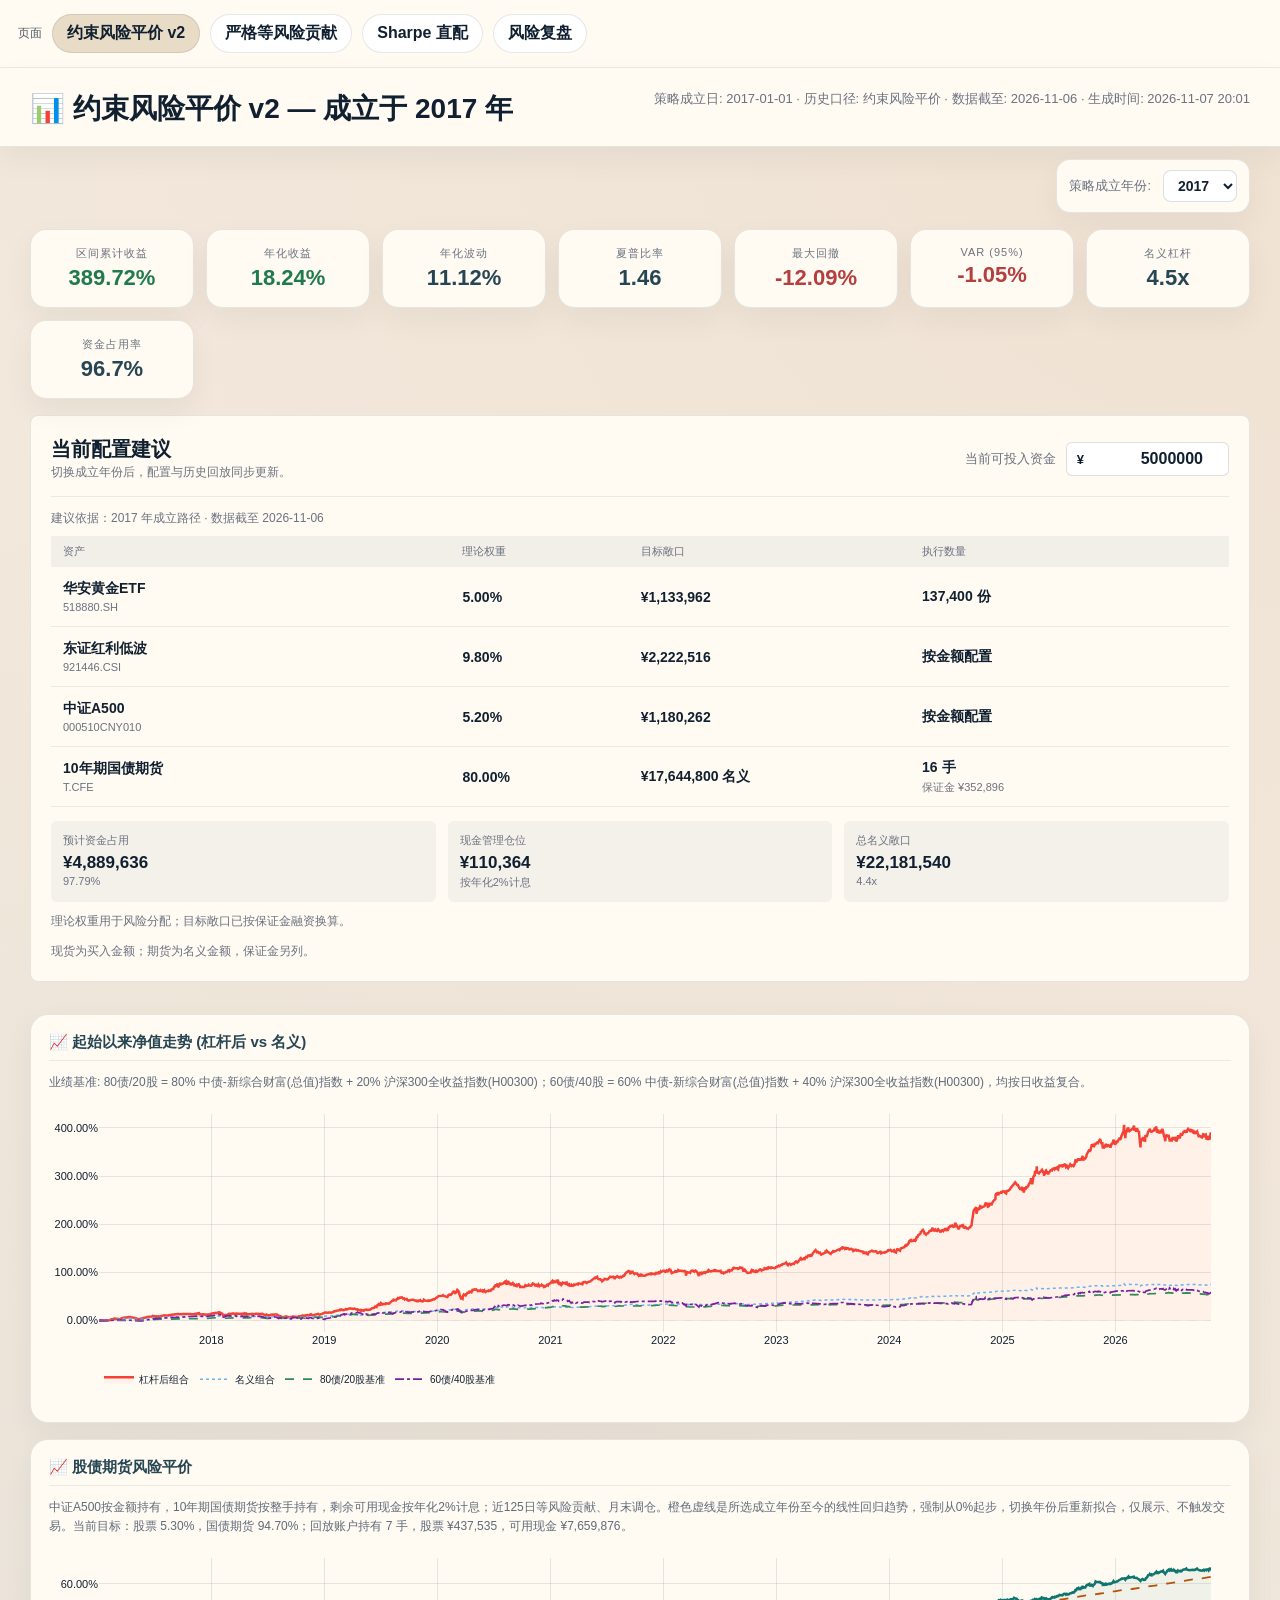
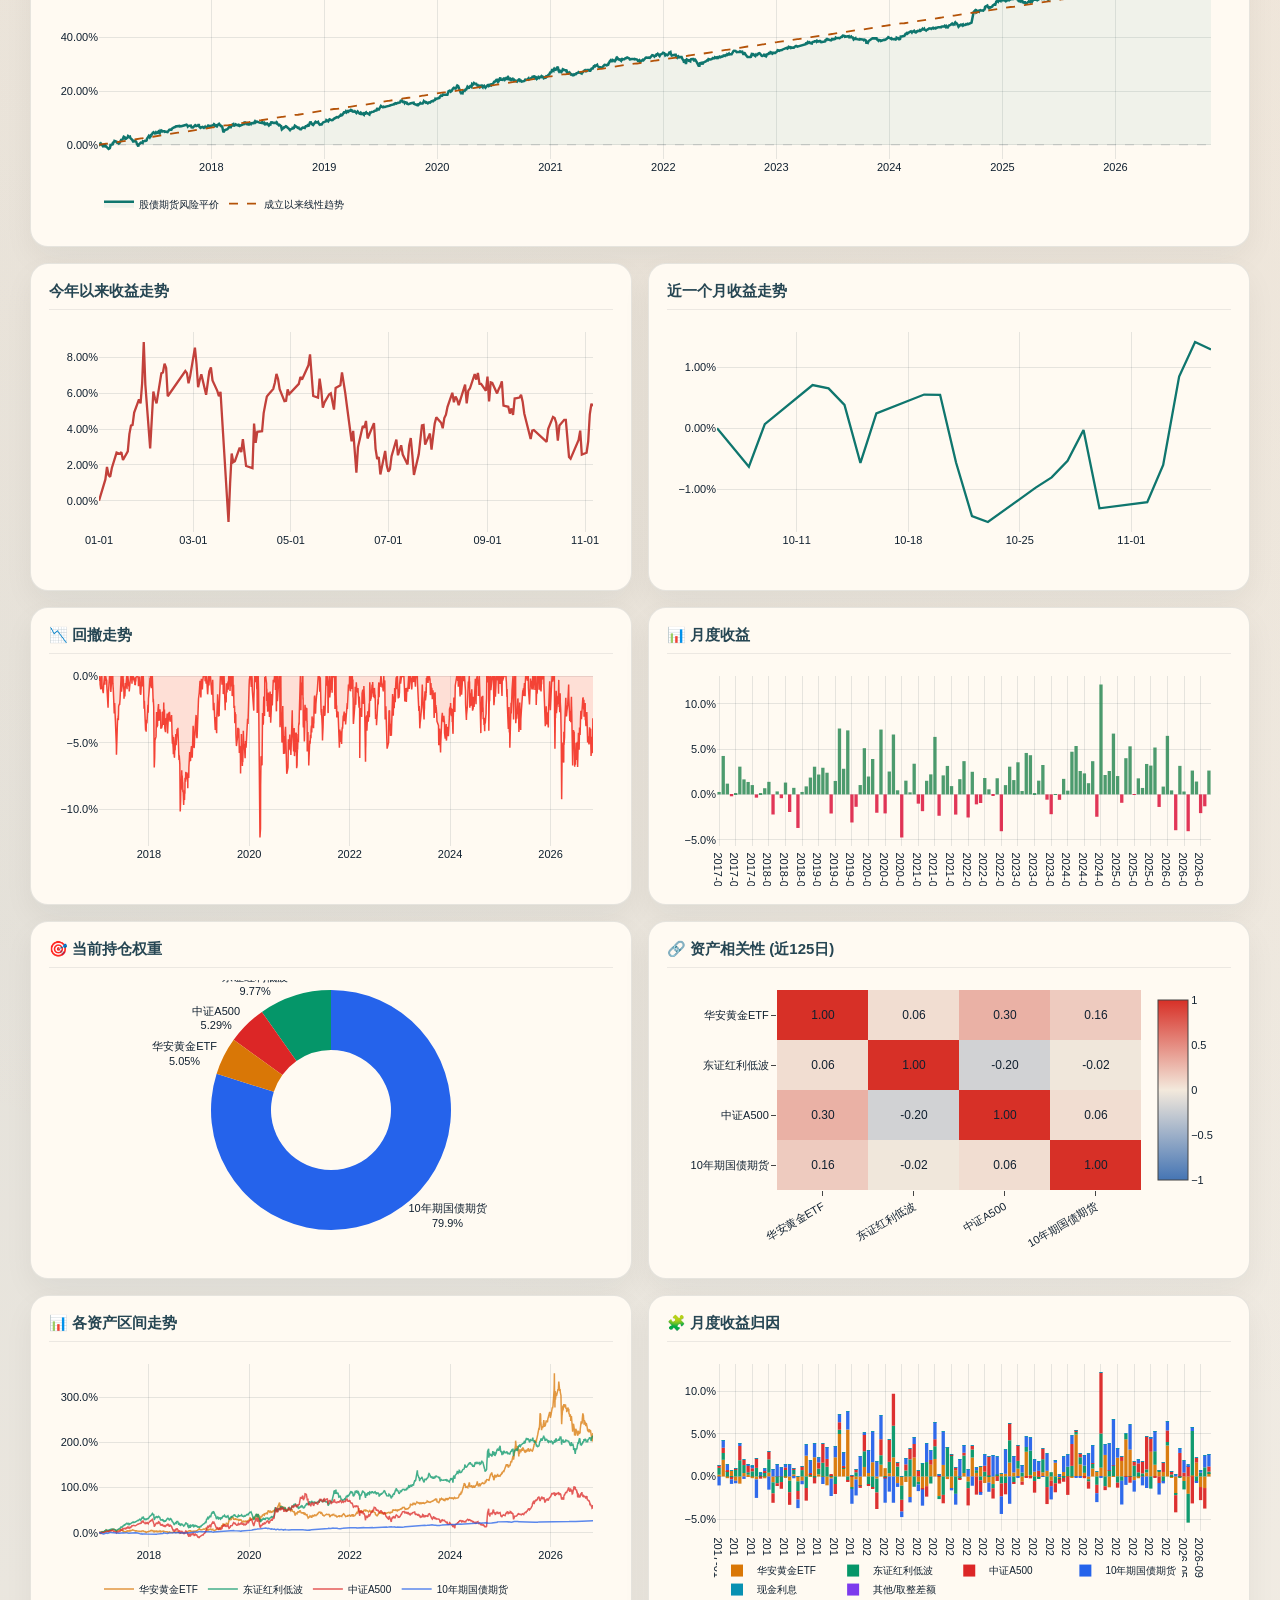
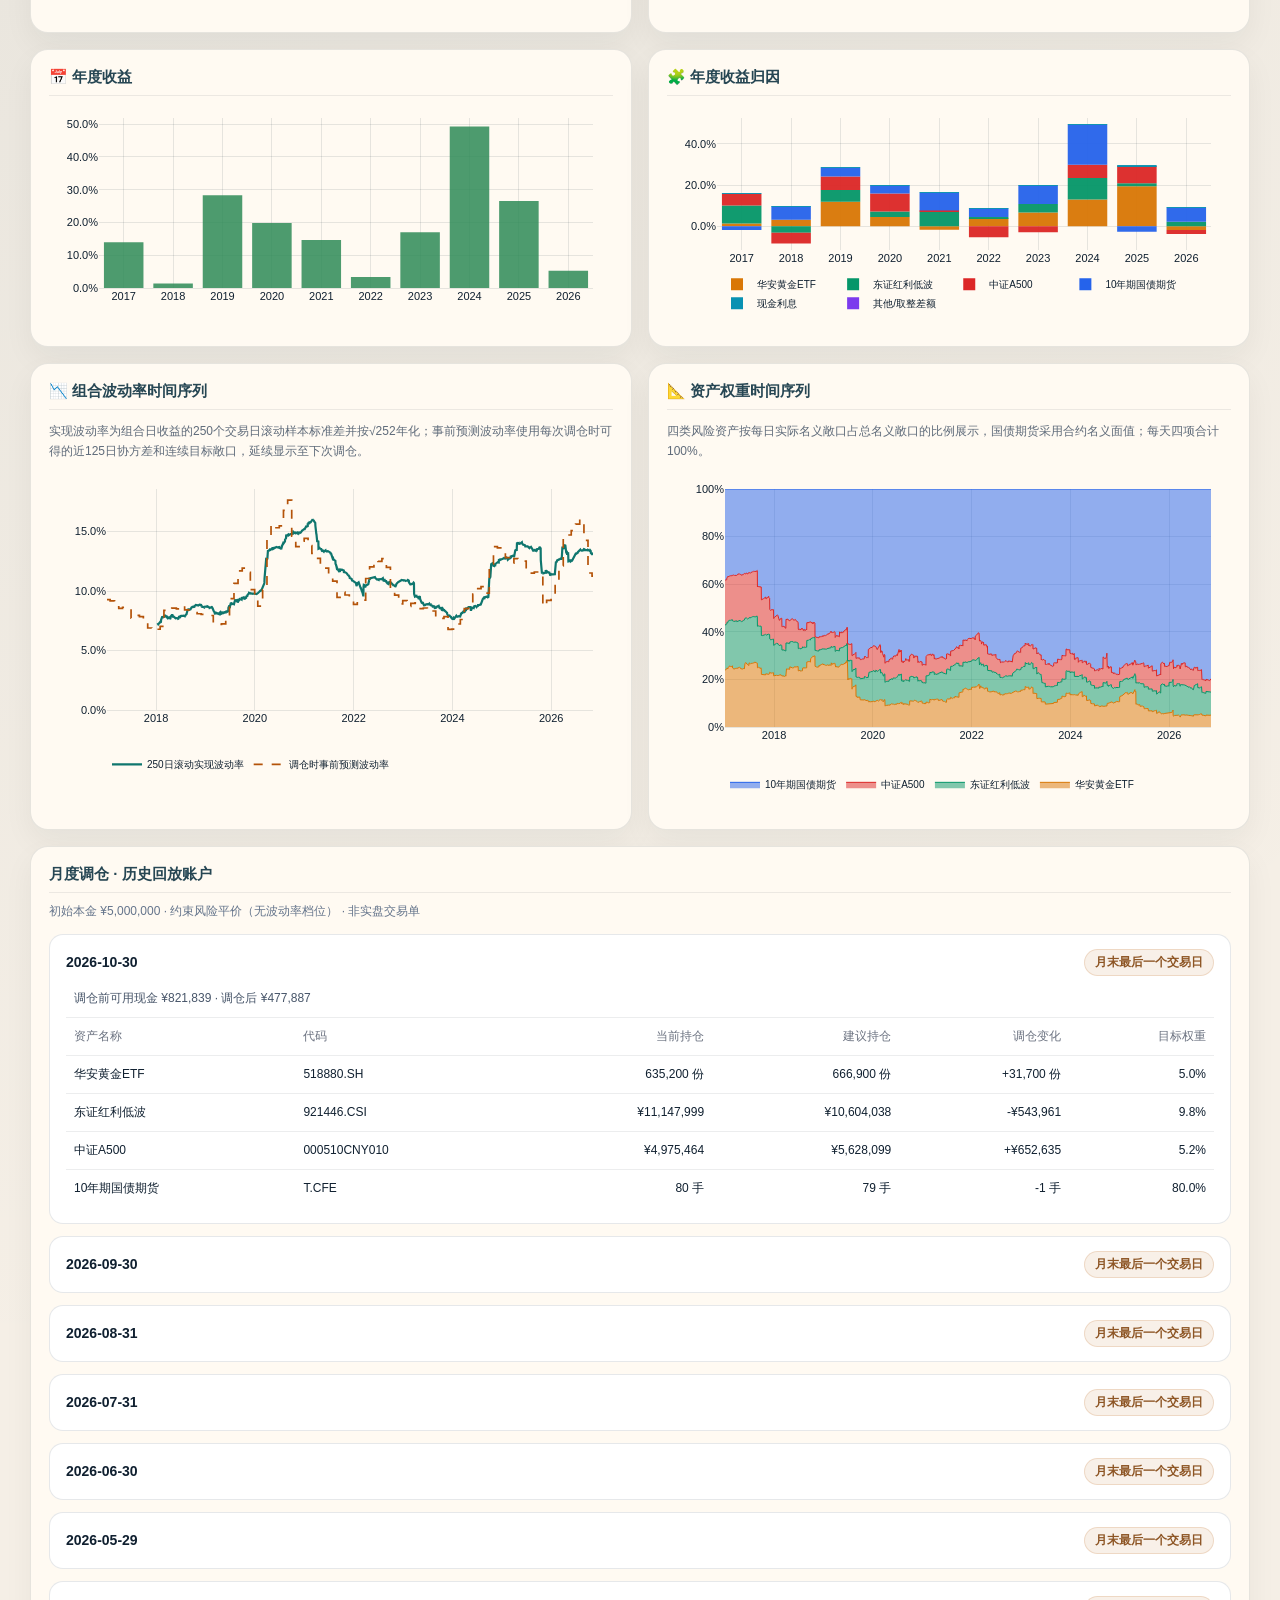
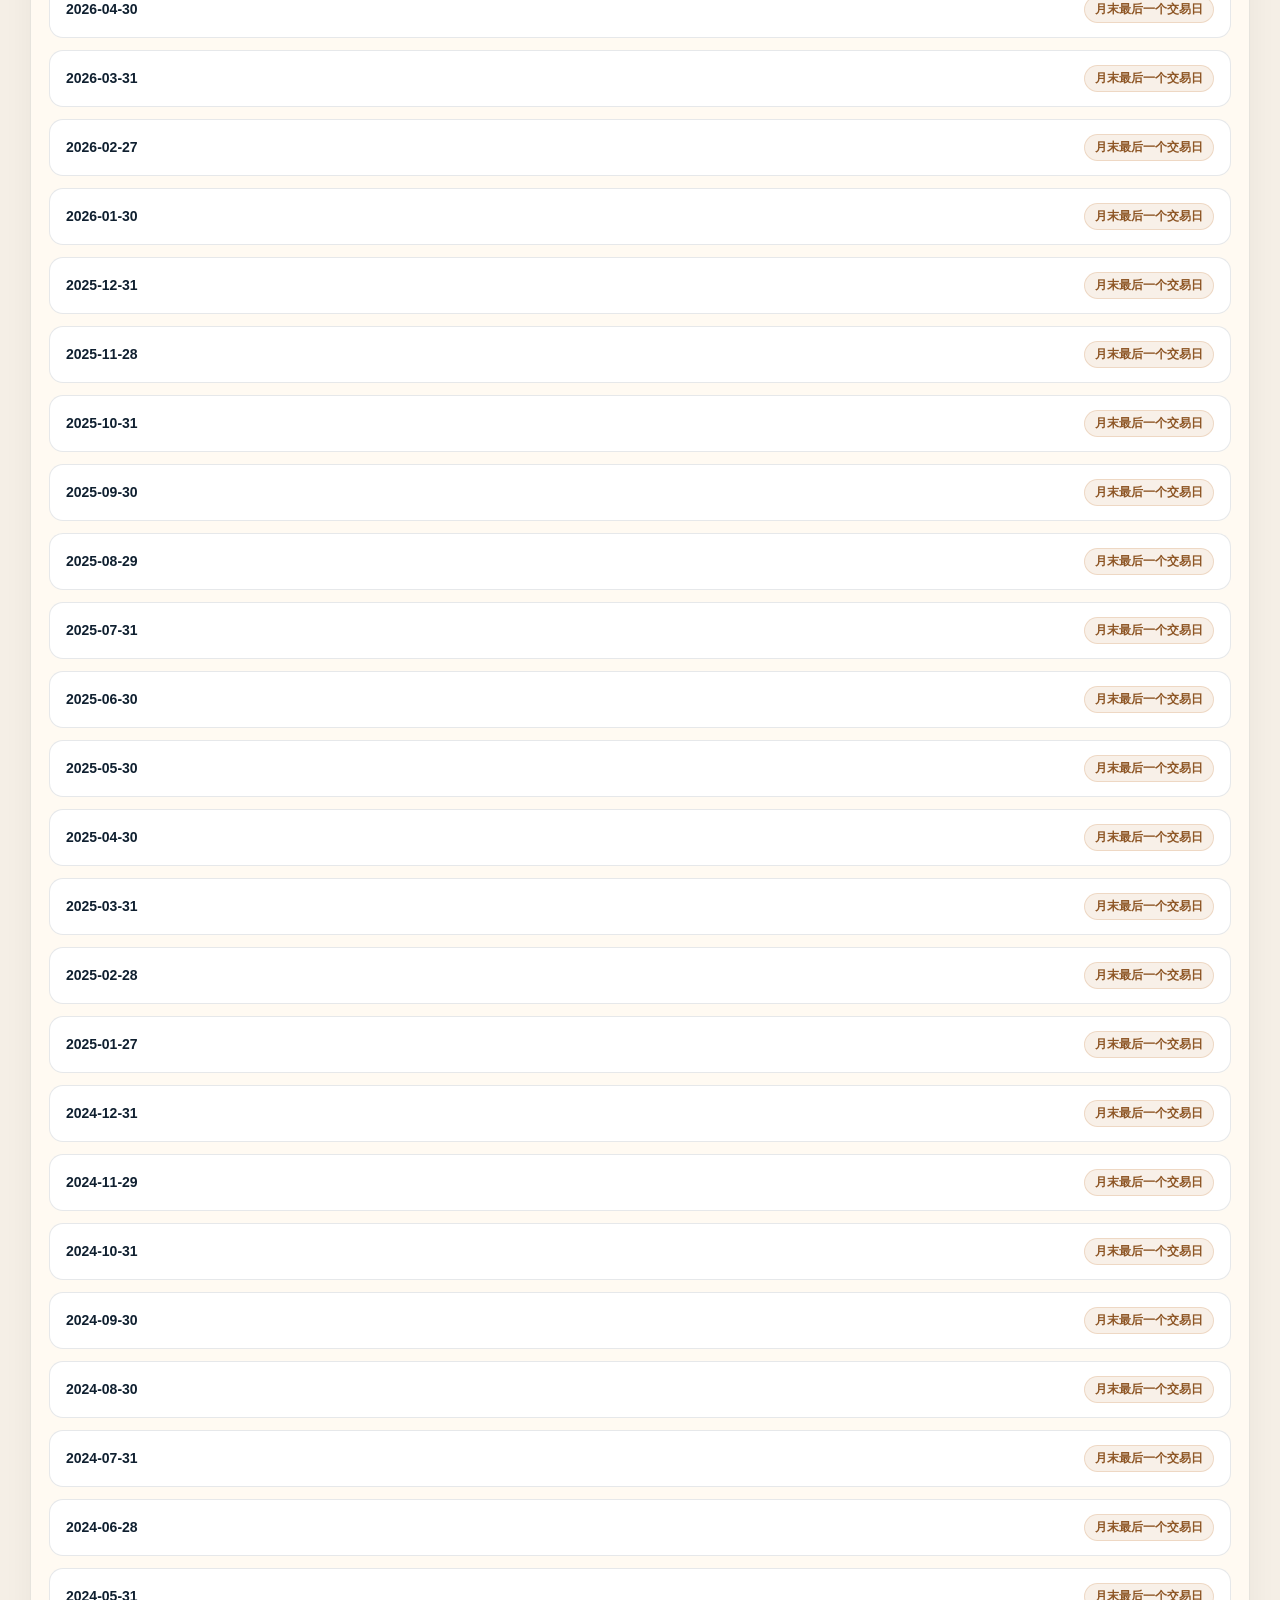
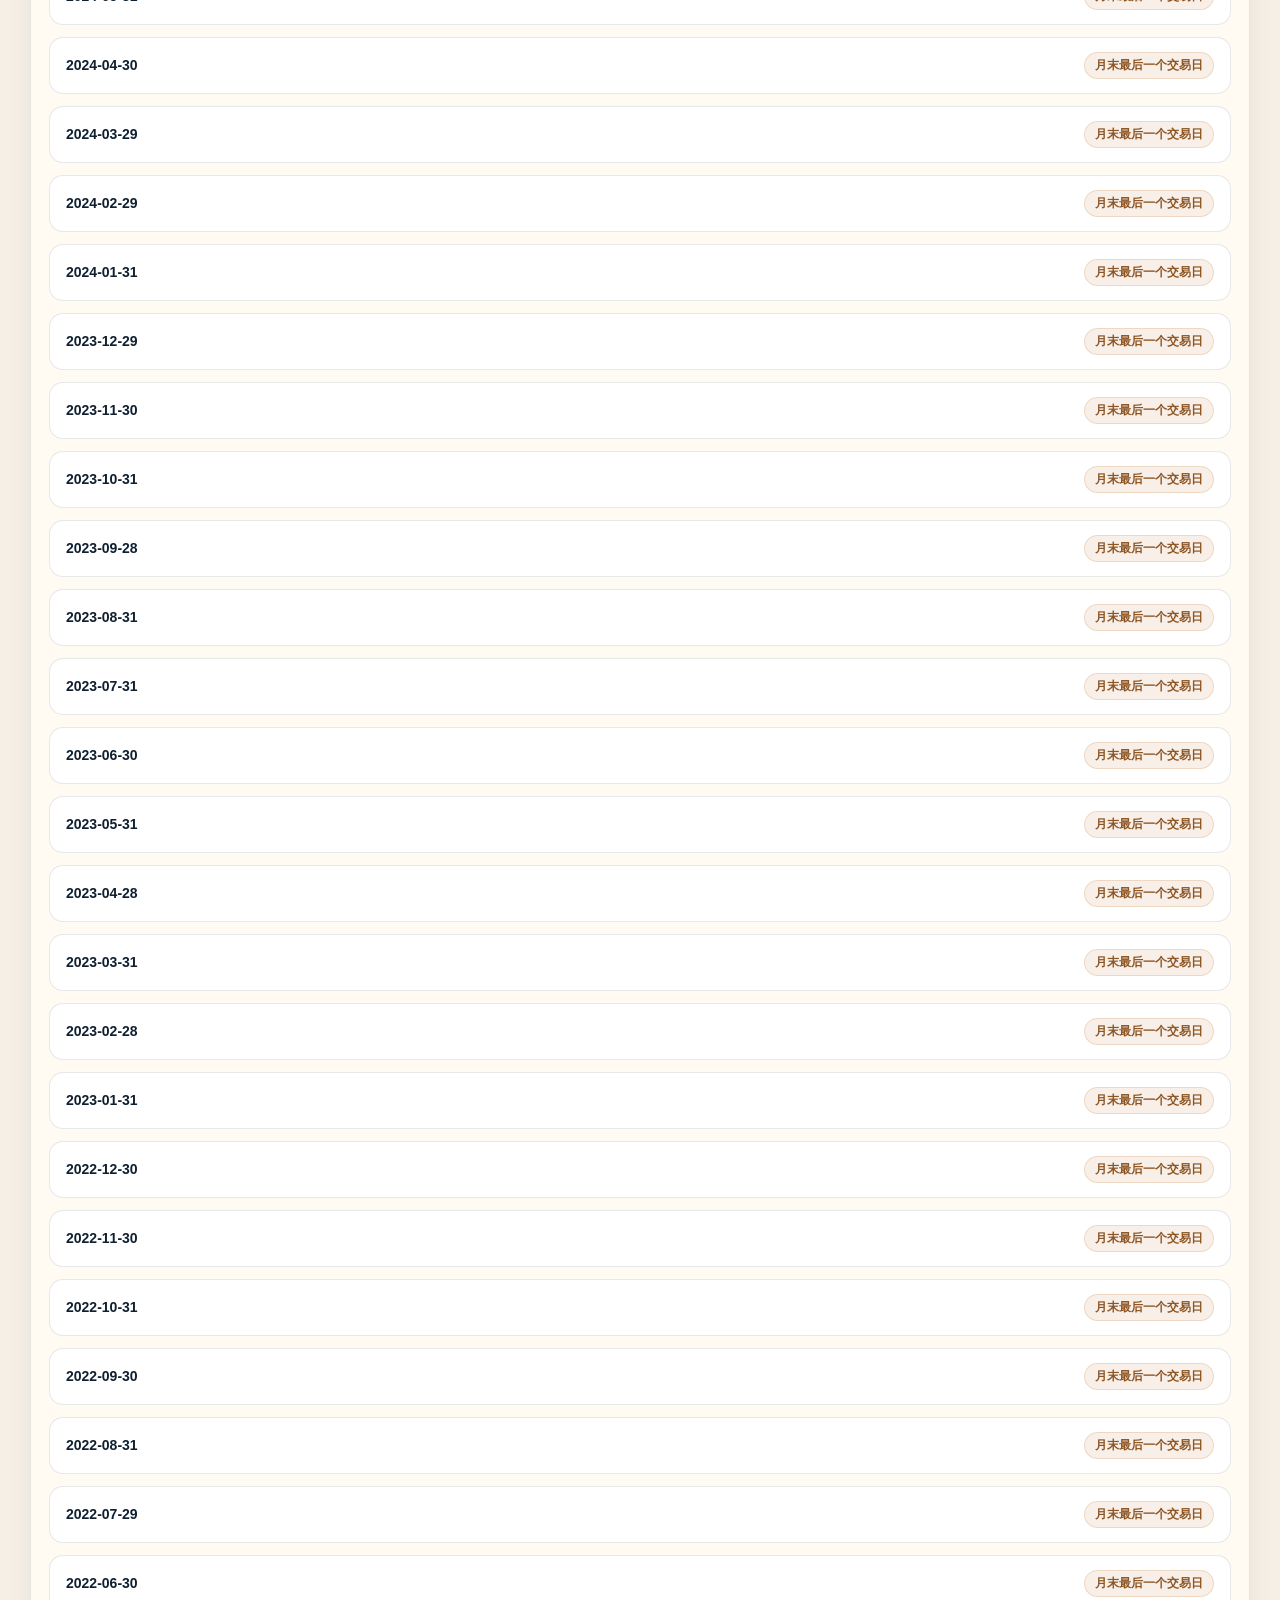
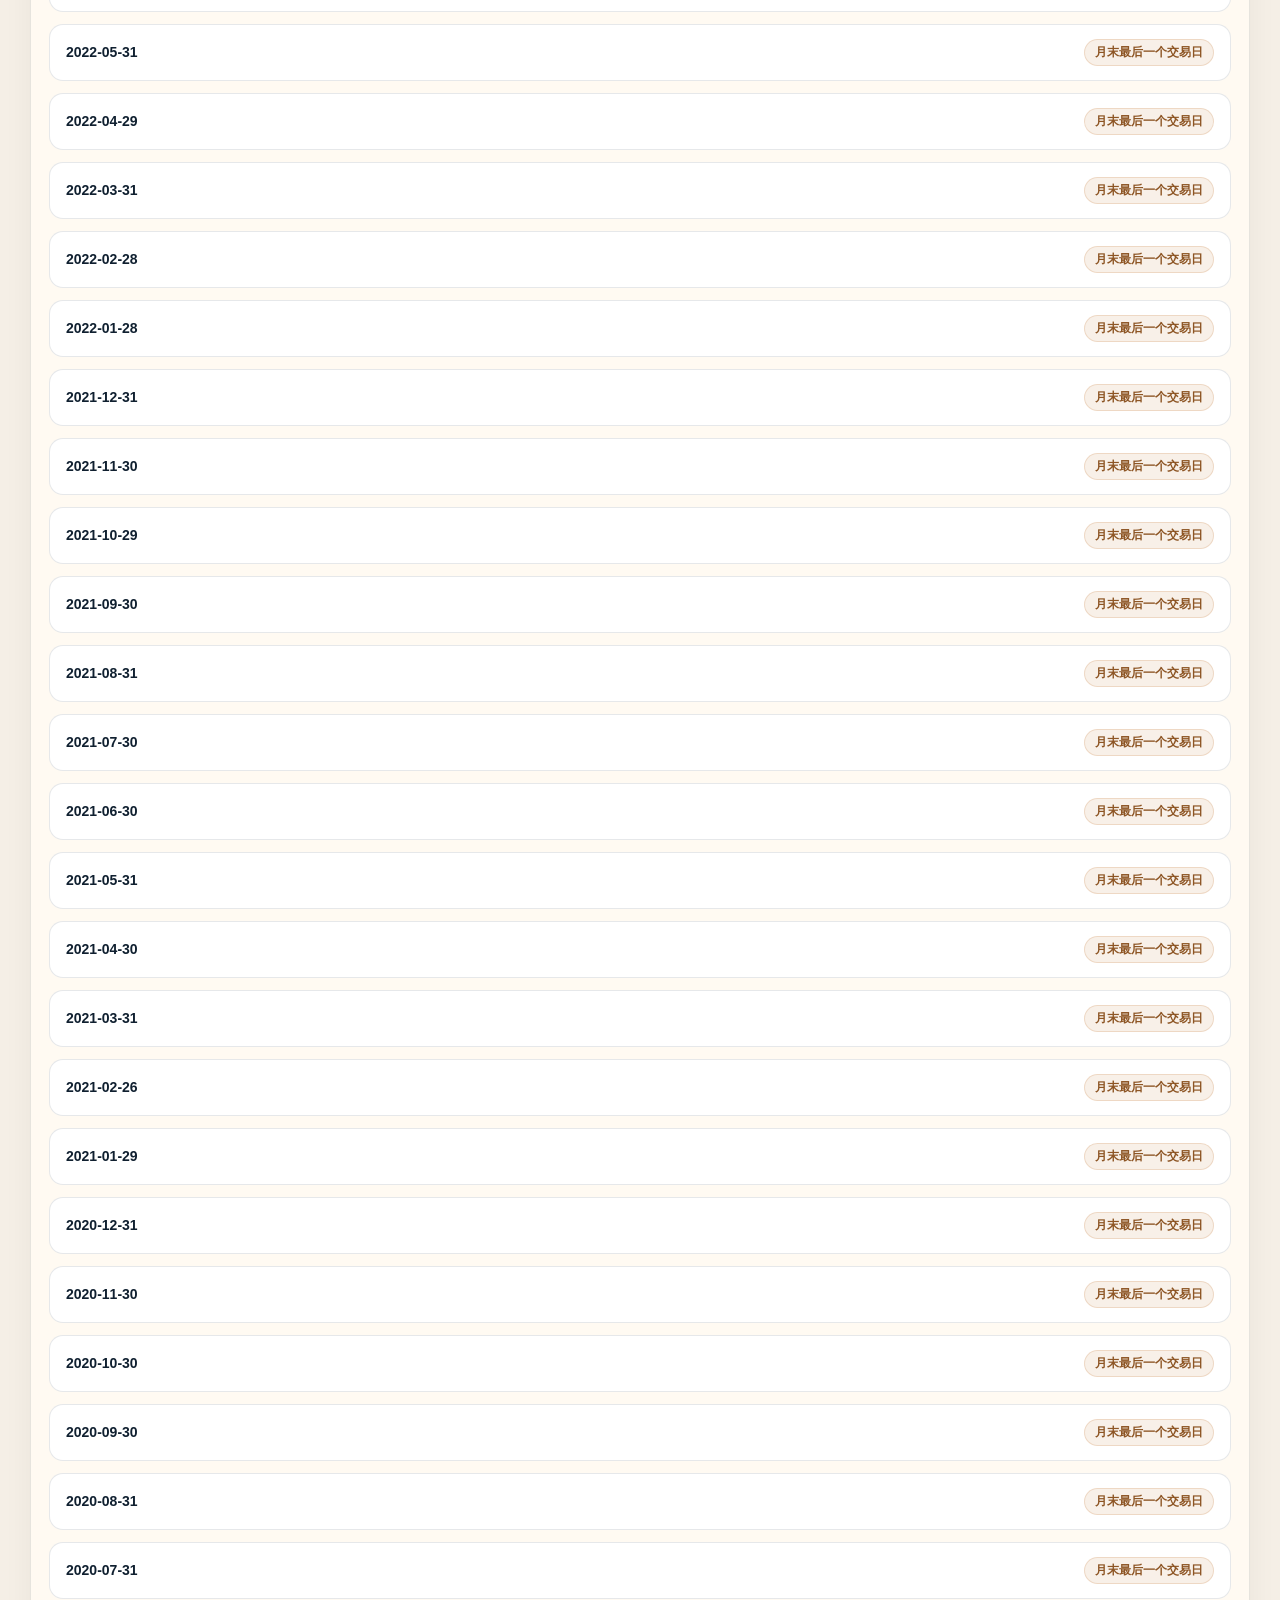
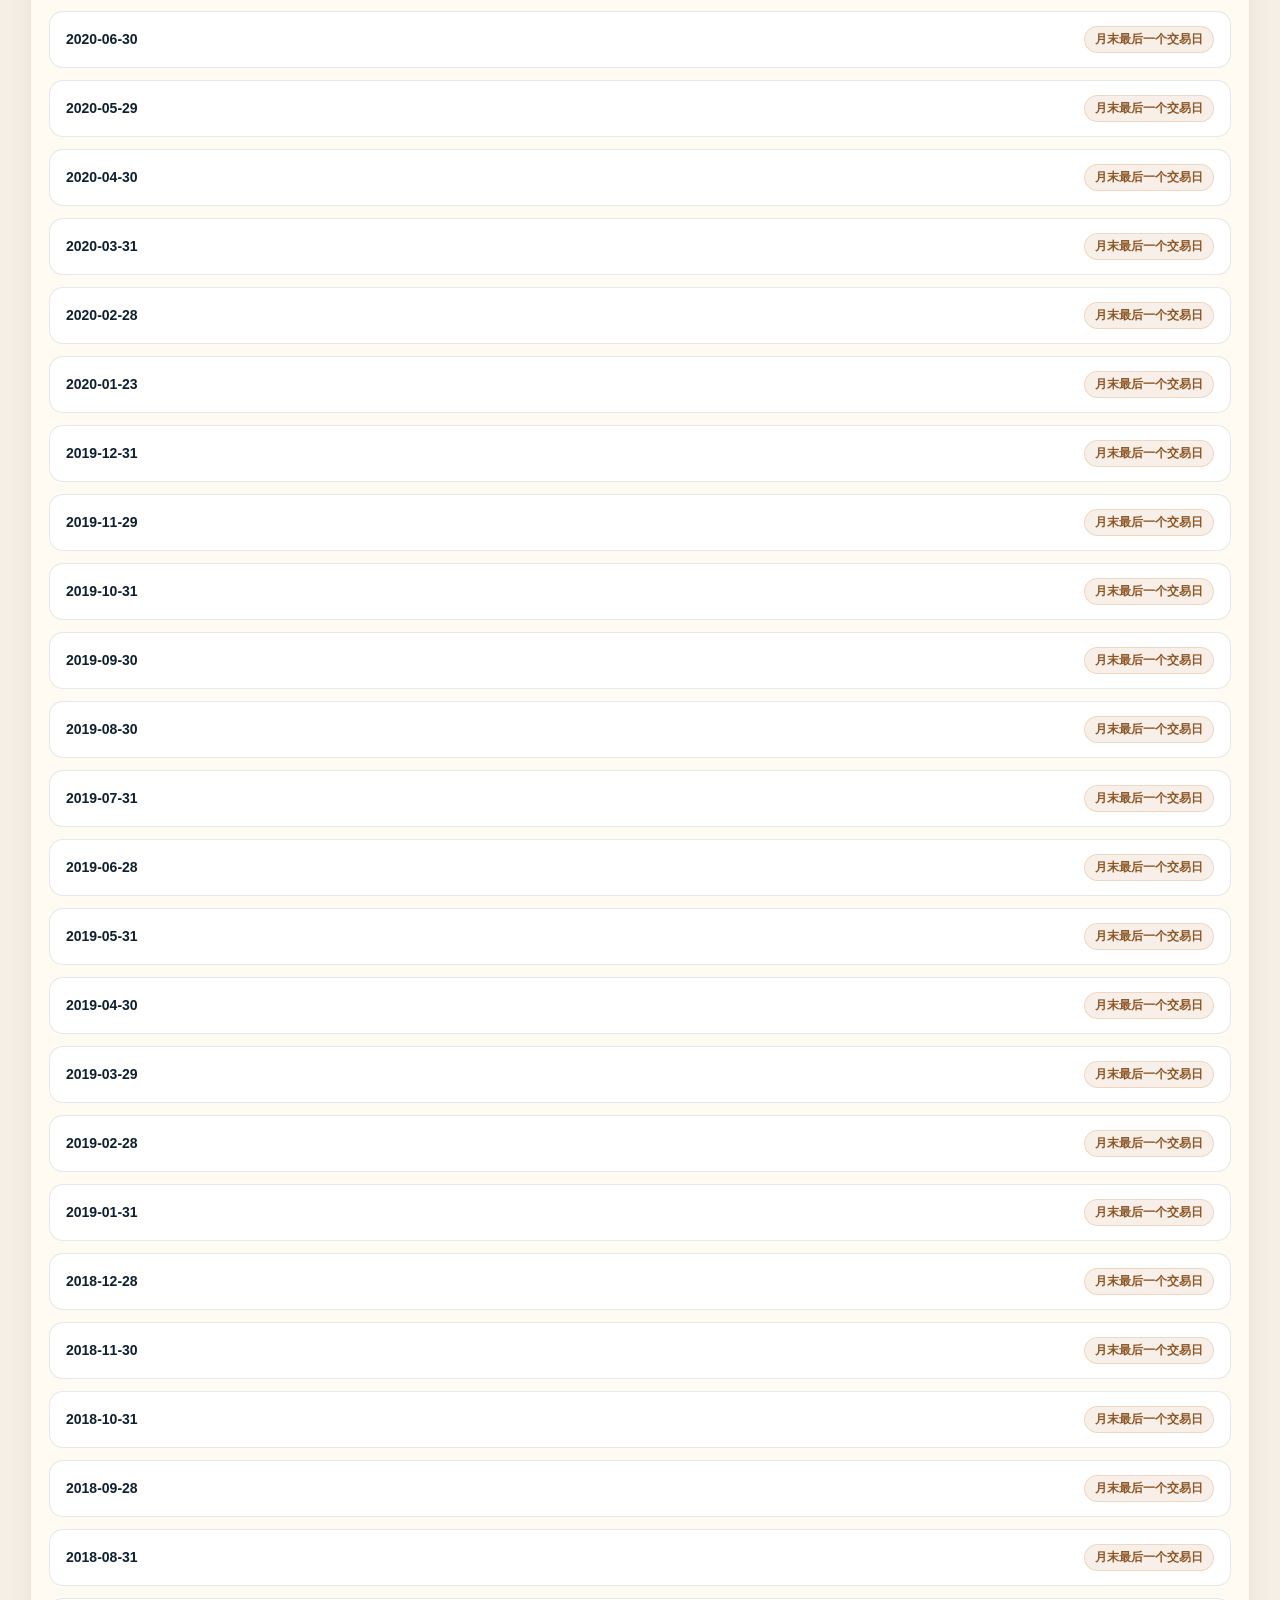
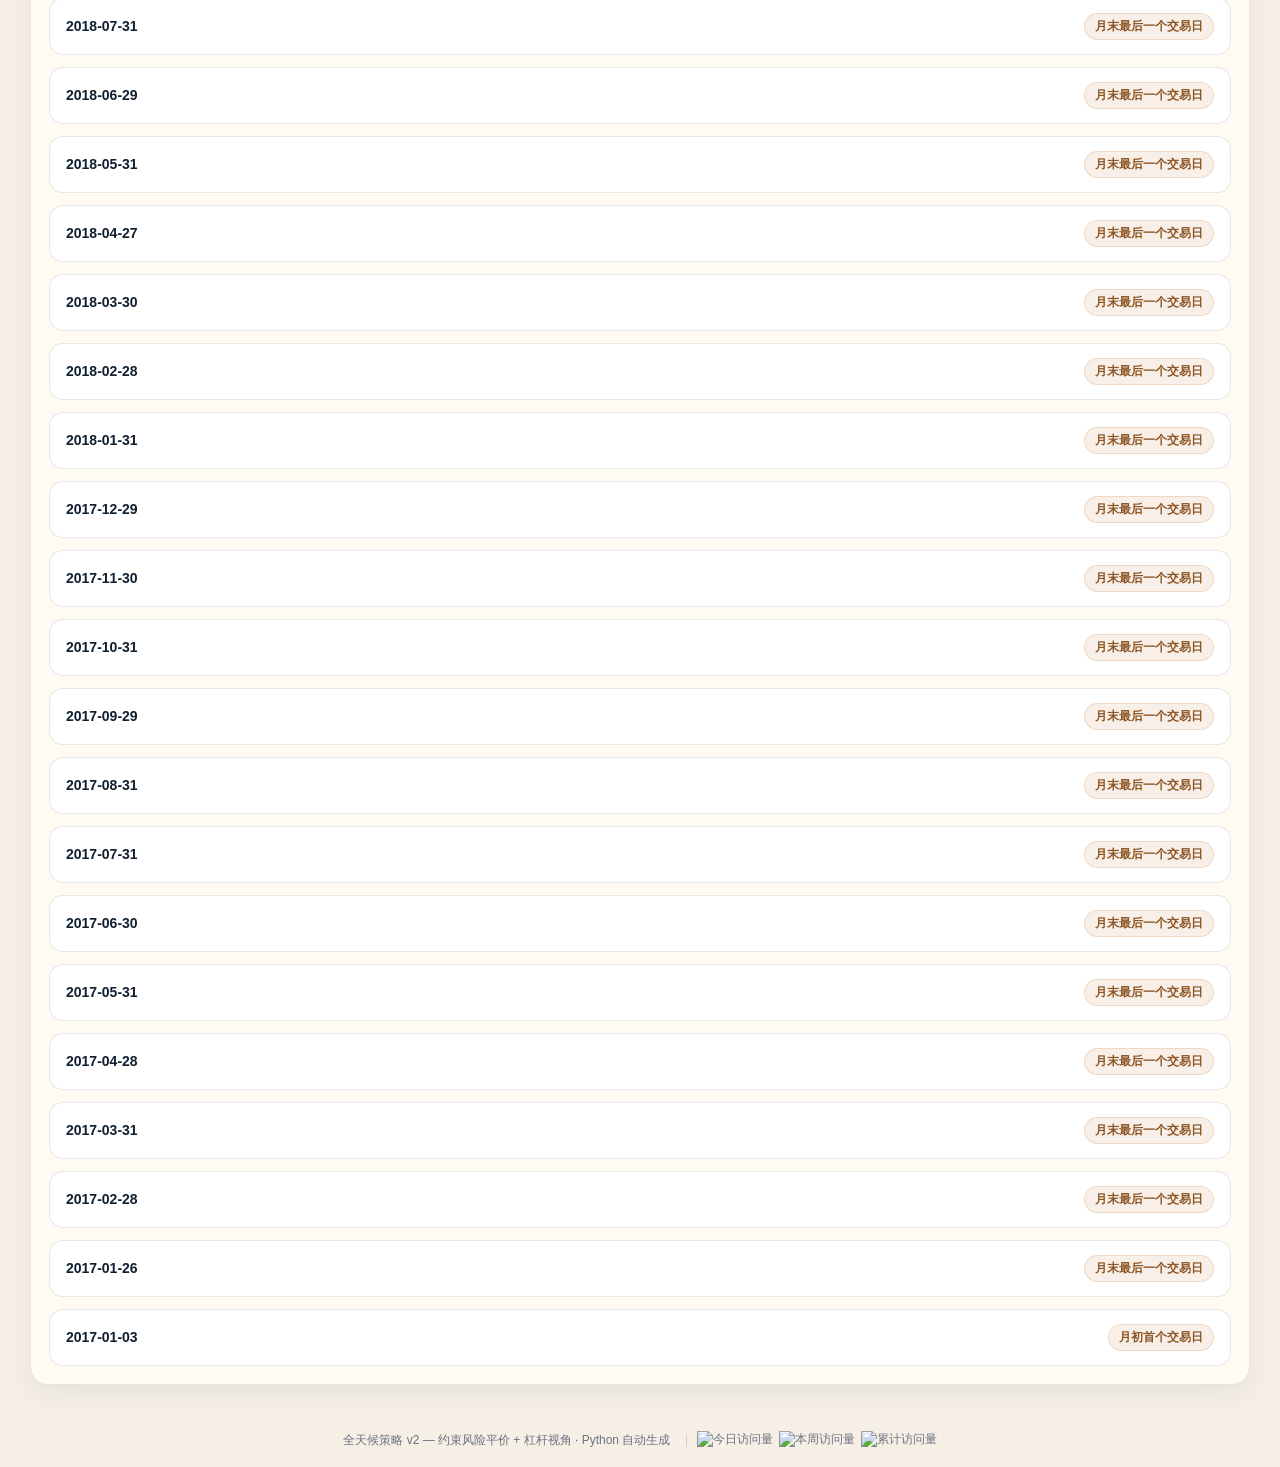
==== commit b850d130: "Publish_AllWeather_dashboard" ====
--- a/index.html
+++ b/index.html
@@ -1,2010 +1,2010 @@
-<!DOCTYPE html>
-<html lang="zh-CN">
-<head>
-    <meta charset="UTF-8">
-    <link rel="icon" href="data:,">
-    <meta name="viewport" content="width=device-width, initial-scale=1.0">
-    <title>约束风险平价 — 成立于 2017 年</title>
-    <link rel="preconnect" href="https://cdn.plot.ly" crossorigin>
-    <script src="https://cdn.plot.ly/plotly-2.27.0.min.js" defer></script>
-    <style>
-        * { margin: 0; padding: 0; box-sizing: border-box; }
-        body {
-            font-family: -apple-system, BlinkMacSystemFont, 'Segoe UI', 'Microsoft YaHei', sans-serif;
-            background:
-                radial-gradient(circle at top right, rgba(188,108,37,.10), transparent 24%),
-                radial-gradient(circle at left 20%, rgba(38,70,83,.08), transparent 20%),
-                #f5efe6;
-            color: #102030;
-            min-height: 100vh;
-            max-width: 100%;
-            overflow-x: hidden;
-        }
-        .header {
-            background: #fffaf2;
-            padding: 22px 30px 18px;
-            border-bottom: 1px solid rgba(16,32,48,0.10);
-            display: flex;
-            justify-content: space-between;
-            align-items: flex-start;
-            gap: 16px;
-            flex-wrap: wrap;
-            box-shadow: 0 12px 30px rgba(16,32,48,.05);
-        }
-        .header h1 {
-            font-size: 28px;
-            font-weight: 700;
-            color: #102030;
-        }
-        .header .date {
-            color: #6b7280;
-            font-size: 13px;
-        }
-        .metrics-bar {
-            display: grid;
-            grid-template-columns: repeat(auto-fit, minmax(160px, 1fr));
-            gap: 12px;
-            padding: 16px 30px;
-            background: transparent;
-        }
-        .dashboard-loading {
-            margin: 0 30px 12px;
-            padding: 10px 12px;
-            border-left: 3px solid #264653;
-            background: rgba(255,250,242,0.82);
-            color: #52606d;
-            font-size: 13px;
-        }
-        .metric {
-            background: #fffaf2;
-            border: 1px solid rgba(16,32,48,0.10);
-            border-radius: 16px;
-            padding: 16px;
-            text-align: center;
-            transition: transform 0.2s, border-color 0.2s, box-shadow 0.2s;
-            box-shadow: 0 12px 30px rgba(16,32,48,.05);
-        }
-        .metric:hover {
-            transform: translateY(-2px);
-            border-color: rgba(188,108,37,.22);
-            box-shadow: 0 16px 36px rgba(16,32,48,.07);
-        }
-        .metric .label {
-            font-size: 11px;
-            color: #6b7280;
-            text-transform: uppercase;
-            letter-spacing: 1px;
-            margin-bottom: 4px;
-        }
-        .metric .value {
-            font-size: 22px;
-            font-weight: 700;
-        }
-        .metric .value.positive { color: #1f7a4c; }
-        .metric .value.negative { color: #b43f3f; }
-        .metric .value.neutral { color: #264653; }
-        .dashboard {
-            display: grid;
-            grid-template-columns: minmax(0, 1fr) minmax(0, 1fr);
-            gap: 16px;
-            padding: 16px 30px 30px;
-        }
-        .card {
-            background: #fffaf2;
-            border: 1px solid rgba(16,32,48,0.10);
-            border-radius: 18px;
-            padding: 18px;
-            overflow: hidden;
-            transition: border-color 0.2s, box-shadow 0.2s;
-            box-shadow: 0 12px 30px rgba(16,32,48,.05);
-            min-width: 0;
-        }
-        .card:hover {
-            border-color: rgba(188,108,37,.22);
-            box-shadow: 0 16px 36px rgba(16,32,48,.07);
-        }
-        .card.full-width {
-            grid-column: span 2;
-        }
-        .card h3 {
-            font-size: 15px;
-            font-weight: 600;
-            color: #264653;
-            margin-bottom: 12px;
-            padding-bottom: 8px;
-            border-bottom: 1px solid rgba(16,32,48,0.08);
-        }
-        .plotly-chart { width: 100%; min-width: 0; max-width: 100%; }
-        .weight-history-chart { min-height: 340px; }
-        .volatility-history-chart { min-height: 320px; }
-        .dashboard > #rebalance-section {
-            grid-column: 1 / -1;
-            min-width: 0;
-        }
-        .chart-note {
-            margin: 0 0 10px;
-            color: #5f6b7a;
-            font-size: 12px;
-            line-height: 1.6;
-        }
-        .allocation-panel {
-            margin: 0 30px 16px;
-            padding: 20px;
-            background: #fffaf2;
-            border: 1px solid rgba(16,32,48,0.10);
-            border-radius: 8px;
-        }
-        .allocation-toolbar {
-            display: flex;
-            justify-content: space-between;
-            align-items: center;
-            gap: 20px;
-            padding-bottom: 14px;
-            border-bottom: 1px solid rgba(16,32,48,0.08);
-        }
-        .allocation-toolbar h2 {
-            font-size: 20px;
-            color: #102030;
-        }
-        .allocation-subtitle,
-        .allocation-meta,
-        .allocation-note {
-            color: #6b7280;
-            font-size: 12px;
-            line-height: 1.6;
-        }
-        .capital-input-label {
-            display: flex;
-            align-items: center;
-            gap: 10px;
-            color: #6b7280;
-            font-size: 13px;
-            white-space: nowrap;
-        }
-        .capital-input-wrap {
-            display: flex;
-            align-items: center;
-            gap: 4px;
-            padding: 7px 10px;
-            background: #fff;
-            border: 1px solid rgba(16,32,48,0.14);
-            border-radius: 6px;
-            color: #102030;
-            font-weight: 700;
-        }
-        .capital-input-wrap input {
-            width: 130px;
-            border: 0;
-            outline: 0;
-            color: #102030;
-            background: transparent;
-            text-align: right;
-            font-size: 16px;
-            font-weight: 700;
-        }
-        .allocation-meta {
-            padding: 12px 0 8px;
-        }
-        .volatility-control {
-            display: flex;
-            align-items: center;
-            gap: 12px;
-            padding-top: 14px;
-        }
-        .volatility-control-label {
-            color: #6b7280;
-            font-size: 12px;
-            white-space: nowrap;
-        }
-        .volatility-segments {
-            display: inline-grid;
-            grid-template-columns: repeat(5, minmax(54px, auto));
-            gap: 4px;
-            padding: 4px;
-            border: 1px solid rgba(16,32,48,0.12);
-            border-radius: 7px;
-            background: rgba(38,70,83,0.04);
-        }
-        .volatility-segments button {
-            min-height: 32px;
-            padding: 5px 10px;
-            border: 0;
-            border-radius: 5px;
-            background: transparent;
-            color: #52606d;
-            font-size: 12px;
-            font-weight: 600;
-            cursor: pointer;
-        }
-        .volatility-segments button:hover {
-            background: rgba(255,255,255,0.78);
-        }
-        .volatility-segments button.active {
-            background: #264653;
-            color: #fff;
-            box-shadow: 0 2px 6px rgba(16,32,48,0.16);
-        }
-        .allocation-head,
-        .allocation-row {
-            display: grid;
-            grid-template-columns: minmax(170px, 1.3fr) minmax(90px, .55fr) minmax(150px, .9fr) minmax(150px, 1fr);
-            gap: 16px;
-            align-items: center;
-        }
-        .allocation-head {
-            padding: 8px 12px;
-            background: rgba(38,70,83,0.06);
-            color: #6b7280;
-            font-size: 11px;
-        }
-        .allocation-row {
-            min-height: 60px;
-            padding: 10px 12px;
-            border-bottom: 1px solid rgba(16,32,48,0.08);
-        }
-        .allocation-asset,
-        .allocation-cell {
-            min-width: 0;
-        }
-        .allocation-asset strong,
-        .allocation-cell strong {
-            display: block;
-            color: #102030;
-            font-size: 14px;
-        }
-        .allocation-asset span,
-        .allocation-execution span {
-            display: block;
-            margin-top: 3px;
-            color: #6b7280;
-            font-size: 11px;
-            font-weight: 400;
-        }
-        .allocation-summary {
-            display: grid;
-            grid-template-columns: repeat(3, 1fr);
-            gap: 12px;
-            margin-top: 14px;
-        }
-        .allocation-summary.with-volatility {
-            grid-template-columns: repeat(4, 1fr);
-        }
-        .allocation-summary > div {
-            padding: 12px;
-            background: rgba(38,70,83,0.05);
-            border-radius: 6px;
-        }
-        .allocation-summary span,
-        .allocation-summary small {
-            display: block;
-            color: #6b7280;
-            font-size: 11px;
-        }
-        .allocation-summary strong {
-            display: inline-block;
-            margin: 5px 6px 2px 0;
-            color: #102030;
-            font-size: 17px;
-        }
-        .allocation-note {
-            margin-top: 10px;
-        }
-        .footer {
-            text-align: center;
-            padding: 16px;
-            color: #6b7280;
-            font-size: 12px;
-        }
-        .rebalance-list {
-            display: flex;
-            flex-direction: column;
-            gap: 12px;
-        }
-        .rebalance-context {
-            margin: -2px 0 14px;
-            color: #64748b;
-            font-size: 12px;
-        }
-        .rebalance-cash {
-            padding: 0 8px 10px;
-            color: #475569;
-            font-size: 12px;
-        }
-        .rebalance-entry {
-            border: 1px solid rgba(16,32,48,0.10);
-            border-radius: 14px;
-            background: #fff;
-            overflow: hidden;
-        }
-        .rebalance-entry summary {
-            list-style: none;
-            cursor: pointer;
-            display: flex;
-            justify-content: space-between;
-            align-items: center;
-            gap: 12px;
-            padding: 14px 16px;
-            font-size: 14px;
-            font-weight: 600;
-            color: #102030;
-        }
-        .rebalance-entry summary::-webkit-details-marker {
-            display: none;
-        }
-        .rebalance-trigger {
-            font-size: 12px;
-            color: #8d5524;
-            background: rgba(188,108,37,0.10);
-            border: 1px solid rgba(188,108,37,0.18);
-            border-radius: 999px;
-            padding: 4px 10px;
-            white-space: nowrap;
-        }
-        .rebalance-content {
-            padding: 0 16px 16px;
-            max-width: 100%;
-            overflow-x: auto;
-            -webkit-overflow-scrolling: touch;
-        }
-        .rebalance-table {
-            width: 100%;
-            border-collapse: collapse;
-            font-size: 12px;
-        }
-        .rebalance-table th,
-        .rebalance-table td {
-            padding: 10px 8px;
-            border-top: 1px solid rgba(16,32,48,0.08);
-            text-align: right;
-            white-space: nowrap;
-        }
-        .rebalance-table th {
-            color: #6b7280;
-            font-weight: 500;
-        }
-        .rebalance-table td:first-child,
-        .rebalance-table td:nth-child(2),
-        .rebalance-table th:first-child,
-        .rebalance-table th:nth-child(2) {
-            text-align: left;
-        }
-        .empty-state {
-            color: #6b7280;
-            font-size: 13px;
-        }
-        @media (max-width: 900px) {
-            .decision-stack {
-                display: flex;
-                flex-direction: column;
-            }
-            .decision-stack .header { order: 1; }
-            .decision-stack .year-control-row { order: 2; }
-            .decision-stack .allocation-panel { order: 3; }
-            .decision-stack .dashboard-loading { order: 4; }
-            .decision-stack .metrics-bar { order: 5; }
-            .header {
-                padding: 12px 16px 10px;
-                gap: 4px;
-            }
-            .header h1 {
-                font-size: 22px;
-                line-height: 1.25;
-            }
-            .header .date {
-                display: none;
-            }
-            .year-control-row {
-                padding: 8px 16px 0 !important;
-            }
-            .year-control-row > div {
-                padding: 6px 10px !important;
-            }
-            .dashboard {
-                grid-template-columns: minmax(0, 1fr);
-                padding: 16px;
-            }
-            .metrics-bar {
-                padding: 16px;
-            }
-            .card.full-width {
-                grid-column: auto;
-            }
-            .allocation-panel {
-                margin: 8px 16px 0;
-                padding: 12px 16px;
-            }
-            .allocation-toolbar {
-                align-items: flex-start;
-                flex-direction: column;
-                gap: 8px;
-                padding-bottom: 8px;
-            }
-            .allocation-toolbar h2 {
-                font-size: 18px;
-            }
-            .allocation-subtitle {
-                display: none;
-            }
-            .capital-input-label {
-                width: 100%;
-                justify-content: space-between;
-            }
-            .allocation-head {
-                display: none;
-            }
-            .volatility-control {
-                align-items: stretch;
-                flex-direction: column;
-                gap: 6px;
-            }
-            .volatility-segments {
-                width: 100%;
-                grid-template-columns: repeat(5, minmax(0, 1fr));
-            }
-            .volatility-segments button {
-                min-width: 0;
-                padding: 5px 3px;
-            }
-            .allocation-row {
-                grid-template-columns: minmax(88px, 1.15fr) repeat(3, minmax(0, 1fr));
-                gap: 6px;
-                min-height: 48px;
-                padding: 6px 2px;
-            }
-            .allocation-asset {
-                grid-column: auto;
-            }
-            .allocation-asset strong,
-            .allocation-cell strong {
-                font-size: 11px;
-                line-height: 1.25;
-            }
-            .allocation-asset span,
-            .allocation-execution span {
-                font-size: 9px;
-            }
-            .allocation-cell::before {
-                content: attr(data-label);
-                display: block;
-                margin-bottom: 3px;
-                color: #6b7280;
-                font-size: 9px;
-            }
-            .allocation-summary {
-                grid-template-columns: 1fr;
-            }
-            .allocation-summary.with-volatility {
-                grid-template-columns: repeat(2, minmax(0, 1fr));
-            }
-        }
-    </style>
-<link rel="stylesheet" href="assets/visitor-stats.css" data-site-visitor-stats-style="v1">
-</head>
-<body>
-
-<div class="strategy-variant-nav" style="display:flex;gap:10px;align-items:center;flex-wrap:wrap;padding:14px 18px;background:#fffaf2;color:#102030;border-bottom:1px solid rgba(16,32,48,.08);box-shadow:0 10px 24px rgba(16,32,48,.04);">
-  <span style="font-size:12px;opacity:.72;">页面</span>
-  <a href="./" style="text-decoration:none;padding:8px 14px;border-radius:999px;background:#e9dcc6;border:1px solid rgba(16,32,48,.10);color:#102030;font-weight:600;">约束风险平价 v2</a>
-  <a href="./strict-risk-parity/" style="text-decoration:none;padding:8px 14px;border-radius:999px;background:#fff;border:1px solid rgba(16,32,48,.10);color:#102030;font-weight:600;">严格等风险贡献</a>
-  <a href="./sharpe/" style="text-decoration:none;padding:8px 14px;border-radius:999px;background:#fff;border:1px solid rgba(16,32,48,.10);color:#102030;font-weight:600;">Sharpe 直配</a>
-  <a href="./risk-review/" style="text-decoration:none;padding:8px 14px;border-radius:999px;background:#fff;border:1px solid rgba(16,32,48,.10);color:#102030;font-weight:600;">风险复盘</a>
-</div>
-
-
-<div class="decision-stack">
-<div class="header">
-    <h1 id="dashboard-title">📊 约束风险平价 v2 — 成立于 2017 年</h1>
-    <div id="dashboard-date" class="date">
-        策略成立日: 2017-01-01 · 数据截至: 2026-10-22 · 生成时间: 2026-10-22 22:08
-    </div>
-</div>
-
-<div class="year-control-row" style="padding: 12px 30px 0; display: flex; justify-content: flex-end;">
-    <div style="display: flex; align-items: center; gap: 12px; background: #fffaf2; border: 1px solid rgba(16,32,48,0.10); border-radius: 14px; padding: 10px 12px; box-shadow: 0 12px 30px rgba(16,32,48,.05);">
-        <span style="color: #6b7280; font-size: 13px;">策略成立年份:</span>
-        <select id="calc-year" style="background: #fff; border: 1px solid rgba(16,32,48,0.14); color: #102030; padding: 6px 10px; border-radius: 8px; font-size: 14px; font-weight: 700;">
-            <option value="2017" selected>2017</option><option value="2018" >2018</option><option value="2019" >2019</option><option value="2020" >2020</option><option value="2021" >2021</option><option value="2022" >2022</option><option value="2023" >2023</option><option value="2024" >2024</option><option value="2025" >2025</option><option value="2026" >2026</option>
-        </select>
-    </div>
-</div>
-
-<div id="metrics-section" class="metrics-bar">
-    <div class="metric">
-        <div class="label">区间累计收益</div>
-        <div class="value negative">-0.77%</div>
-    </div>
-    <div class="metric">
-        <div class="label">年化收益</div>
-        <div class="value negative">-1.01%</div>
-    </div>
-    <div class="metric">
-        <div class="label">年化波动</div>
-        <div class="value neutral">13.77%</div>
-    </div>
-    <div class="metric">
-        <div class="label">夏普比率</div>
-        <div class="value neutral">-0.22</div>
-    </div>
-    <div class="metric">
-        <div class="label">最大回撤</div>
-        <div class="value negative">-9.10%</div>
-    </div>
-    <div class="metric">
-        <div class="label">VaR (95%)</div>
-        <div class="value negative">-1.23%</div>
-    </div>
-    <div class="metric">
-        <div class="label">名义杠杆</div>
-        <div class="value neutral">4.4x</div>
-    </div>
-    <div class="metric">
-        <div class="label">资金占用率</div>
-        <div class="value neutral">96.4%</div>
-    </div>
-</div>
-<div id="dashboard-loading" class="dashboard-loading" hidden>正在加载历史数据...</div>
-
-
-<section class="allocation-panel">
-    <div class="allocation-toolbar">
-        <div>
-            <h2>当前配置建议</h2>
-            <div class="allocation-subtitle">切换成立年份后，配置与历史回放同步更新。</div>
-        </div>
-        <label class="capital-input-label">
-            <span>当前可投入资金</span>
-            <span class="capital-input-wrap">¥ <input id="calc-capital" type="number" min="1" step="10000" value="5000000"></span>
-        </label>
-    </div>
-
-    <div id="calc-meta" class="allocation-meta"></div>
-    <div class="allocation-head">
-        <span>资产</span><span>理论权重</span><span>目标敞口</span><span>执行数量</span>
-    </div>
-    <div id="calc-results"></div>
-    <div class="allocation-summary ">
-        <div><span>预计资金占用</span><strong id="calc-margin-occupy">¥0</strong><small id="calc-margin-ratio">0%</small></div>
-        <div><span>现金管理仓位</span><strong id="calc-remaining-cash">¥0</strong><small>按年化2%计息</small></div>
-        <div><span>总名义敞口</span><strong id="calc-total-nominal">¥0</strong><small id="calc-nominal-leverage">0.0x</small></div>
-
-    </div>
-    <div class="allocation-note">理论权重用于风险分配；目标敞口已按保证金融资换算。</div>
-    <div class="allocation-note">现货为买入金额；期货为名义金额，保证金另列。</div>
-
-</section>
-
-</div>
-
-<div class="dashboard">
-    <!-- 1. 净值曲线 -->
-    <div class="card full-width">
-        <h3>📈 起始以来净值走势 (杠杆后 vs 名义)</h3>
-        <div id="benchmark-note" style="font-size: 12px; line-height: 1.6; color: #5f6b7a; margin: 2px 0 12px 0;">业绩基准: 80债/20股 = 80% 中债-新综合财富(总值)指数 + 20% 沪深300全收益指数(H00300)；60债/40股 = 60% 中债-新综合财富(总值)指数 + 40% 沪深300全收益指数(H00300)，均按日收益复合。</div>
-        <div id="chart-nav" class="plotly-chart"></div>
-    </div>
-
-    <div class="card full-width">
-        <h3>📈 股债期货风险平价</h3>
-        <div id="equity-bond-futures-note" style="font-size: 12px; line-height: 1.6; color: #5f6b7a; margin: 2px 0 12px 0;"></div>
-        <div id="chart-equity-bond-futures" class="plotly-chart"></div>
-    </div>
-
-    <div class="card">
-        <h3>今年以来收益走势</h3>
-        <div id="chart-ytd-return" class="plotly-chart"></div>
-    </div>
-    <div class="card">
-        <h3>近一个月收益走势</h3>
-        <div id="chart-month-return" class="plotly-chart"></div>
-    </div>
-
-    <!-- 2. 回撤 -->
-    <div class="card">
-        <h3>📉 回撤走势</h3>
-        <div id="chart-drawdown" class="plotly-chart"></div>
-    </div>
-
-    <!-- 3. 月度收益 -->
-    <div class="card">
-        <h3>📊 月度收益</h3>
-        <div id="chart-monthly" class="plotly-chart"></div>
-    </div>
-
-    <!-- 4. 权重配比 -->
-    <div class="card">
-        <h3>🎯 当前持仓权重</h3>
-        <div id="chart-weights" class="plotly-chart"></div>
-    </div>
-
-    <!-- 5. 相关性矩阵 -->
-    <div class="card">
-        <h3>🔗 资产相关性 (近125日)</h3>
-        <div id="chart-corr" class="plotly-chart"></div>
-    </div>
-
-    <!-- 6. 各资产区间表现 -->
-    <div class="card">
-        <h3>📊 各资产区间走势</h3>
-        <div id="chart-assets" class="plotly-chart"></div>
-    </div>
-
-    <!-- 7. 月度归因 -->
-    <div class="card">
-        <h3>🧩 月度收益归因</h3>
-        <div id="chart-attribution" class="plotly-chart"></div>
-    </div>
-    <div class="card">
-        <h3>📅 年度收益</h3>
-        <div id="chart-yearly" class="plotly-chart"></div>
-    </div>
-    <div class="card">
-        <h3>🧩 年度收益归因</h3>
-        <div id="chart-yearly-attribution" class="plotly-chart"></div>
-    </div>
-    <div class="card">
-        <h3>📉 组合波动率时间序列</h3>
-        <div class="chart-note">实现波动率为组合日收益的250个交易日滚动样本标准差并按√252年化；事前预测波动率使用每次调仓时可得的近125日协方差和连续目标敞口，延续显示至下次调仓。</div>
-        <div id="chart-volatility-history" class="plotly-chart volatility-history-chart"></div>
-    </div>
-    <div class="card">
-        <h3>📐 资产权重时间序列</h3>
-        <div class="chart-note">四类风险资产按每日实际名义敞口占总名义敞口的比例展示，国债期货采用合约名义面值；每天四项合计100%。</div>
-        <div id="chart-weight-history" class="plotly-chart weight-history-chart"></div>
-    </div>
-    <div id="rebalance-section">
-
-        <div class="card full-width">
-            <h3>🔁 月度调仓建议</h3>
-            <div class="empty-state">正在加载所选历史场景...</div>
-        </div>
-
-    </div>
-</div>
-
-<div class="footer">
-    全天候策略 v2 — 约束风险平价 + 杠杆视角 · Python 自动生成
-</div>
-
-<script>
-    var plotBg = '#fffaf2';
-    var paperBg = '#fffaf2';
-    var gridColor = 'rgba(16,32,48,0.10)';
-    var fontColor = '#102030';
-    var baseLayout = {
-        paper_bgcolor: paperBg,
-        plot_bgcolor: plotBg,
-        font: { color: fontColor, size: 11 },
-        margin: { t: 10, b: 40, l: 50, r: 20 },
-        xaxis: { gridcolor: gridColor, zerolinecolor: gridColor },
-        yaxis: { gridcolor: gridColor, zerolinecolor: gridColor },
-        legend: { orientation: 'h', y: -0.15, font: { size: 10 } },
-    };
-
-</script>
-
-<script>
-    const dashboardDataManifest = {"strategy_mode": "constrained", "default_year": "2017", "default_scenario": "base", "data_version": "20261022220844694311", "year_urls": {"2017": {"base": "data/risk-parity/2017.json"}, "2018": {"base": "data/risk-parity/2018.json"}, "2019": {"base": "data/risk-parity/2019.json"}, "2020": {"base": "data/risk-parity/2020.json"}, "2021": {"base": "data/risk-parity/2021.json"}, "2022": {"base": "data/risk-parity/2022.json"}, "2023": {"base": "data/risk-parity/2023.json"}, "2024": {"base": "data/risk-parity/2024.json"}, "2025": {"base": "data/risk-parity/2025.json"}, "2026": {"base": "data/risk-parity/2026.json"}}, "benchmark_url": "data/common/benchmark.json", "equity_bond_year_urls": {"2017": "data/common/equity-bond-futures/2017.json", "2018": "data/common/equity-bond-futures/2018.json", "2019": "data/common/equity-bond-futures/2019.json", "2020": "data/common/equity-bond-futures/2020.json", "2021": "data/common/equity-bond-futures/2021.json", "2022": "data/common/equity-bond-futures/2022.json", "2023": "data/common/equity-bond-futures/2023.json", "2024": "data/common/equity-bond-futures/2024.json", "2025": "data/common/equity-bond-futures/2025.json", "2026": "data/common/equity-bond-futures/2026.json"}};
-    const embeddedYearPayloads = {"2017": {}, "2018": {}, "2019": {}, "2020": {}, "2021": {}, "2022": {}, "2023": {}, "2024": {}, "2025": {}, "2026": {}};
-    const calculatorPayloads = {"2017": {"latest_date": "2026-10-22", "latest_scaled_weights": {"518880.SH": 0.22685185185185167, "921446.CSI": 0.45035757290536127, "000510CNY010": 0.23019798265019448, "T.CFE": 3.6296296296296227}, "latest_target_weights": {"518880.SH": 0.05000000000000004, "921446.CSI": 0.09926248545669203, "000510CNY010": 0.05073751454330826, "T.CFE": 0.7999999999999998}, "latest_target_risk_contributions": {"518880.SH": 0.29749544019465896, "921446.CSI": 0.2711488143482038, "000510CNY010": 0.26383430475106945, "T.CFE": 0.1675214407060678}, "latest_covariance_matrix": [[0.04888463554059208, 0.0035658195850699122, 0.017573424486146166, 0.00018160804050719855], [0.0035658195850699122, 0.017684694406502277, -0.0033674832265329652, -2.680538764494262e-06], [0.017573424486146166, -0.0033674832265329652, 0.054266702629374615, 6.74543201775004e-05], [0.00018160804050719855, -2.680538764494262e-06, 6.74543201775004e-05, 0.0001534203190942447]], "latest_base_forecast_volatility": 0.11518757652260836, "latest_volatility_scale": 1.0, "volatility_target": null, "latest_prices": {"518880.SH": 8.36, "921446.CSI": 6206.15, "000510CNY010": 7185.29, "T.CFE": 109.88}}, "2018": {"latest_date": "2026-10-22", "latest_scaled_weights": {"518880.SH": 0.2268518518518528, "921446.CSI": 0.45035757289651424, "000510CNY010": 0.2301979826590404, "T.CFE": 3.629629629629629}, "latest_target_weights": {"518880.SH": 0.050000000000000225, "921446.CSI": 0.09926248545474194, "000510CNY010": 0.0507375145452579, "T.CFE": 0.8}, "latest_target_risk_contributions": {"518880.SH": 0.2974954401939158, "921446.CSI": 0.2711488143339452, "000510CNY010": 0.2638343047675136, "T.CFE": 0.16752144070462532}, "latest_covariance_matrix": [[0.04888463554059208, 0.0035658195850699122, 0.017573424486146166, 0.00018160804050719855], [0.0035658195850699122, 0.017684694406502277, -0.0033674832265329652, -2.680538764494262e-06], [0.017573424486146166, -0.0033674832265329652, 0.054266702629374615, 6.74543201775004e-05], [0.00018160804050719855, -2.680538764494262e-06, 6.74543201775004e-05, 0.0001534203190942447]], "latest_base_forecast_volatility": 0.11518757652316282, "latest_volatility_scale": 1.0, "volatility_target": null, "latest_prices": {"518880.SH": 8.36, "921446.CSI": 6206.15, "000510CNY010": 7185.29, "T.CFE": 109.88}}, "2019": {"latest_date": "2026-10-22", "latest_scaled_weights": {"518880.SH": 0.22685185185185183, "921446.CSI": 0.45035757292311407, "000510CNY010": 0.2301979826324416, "T.CFE": 3.629629629629629}, "latest_target_weights": {"518880.SH": 0.05000000000000001, "921446.CSI": 0.09926248546060476, "000510CNY010": 0.05073751453939531, "T.CFE": 0.8}, "latest_target_risk_contributions": {"518880.SH": 0.29749544019615404, "921446.CSI": 0.2711488143768154, "000510CNY010": 0.26383430471806707, "T.CFE": 0.1675214407089635}, "latest_covariance_matrix": [[0.04888463554059208, 0.0035658195850699122, 0.017573424486146166, 0.00018160804050719855], [0.0035658195850699122, 0.017684694406502277, -0.0033674832265329652, -2.680538764494262e-06], [0.017573424486146166, -0.0033674832265329652, 0.054266702629374615, 6.74543201775004e-05], [0.00018160804050719855, -2.680538764494262e-06, 6.74543201775004e-05, 0.0001534203190942447]], "latest_base_forecast_volatility": 0.11518757652149587, "latest_volatility_scale": 1.0, "volatility_target": null, "latest_prices": {"518880.SH": 8.36, "921446.CSI": 6206.15, "000510CNY010": 7185.29, "T.CFE": 109.88}}, "2020": {"latest_date": "2026-10-22", "latest_scaled_weights": {"518880.SH": 0.22685185185185217, "921446.CSI": 0.4503575729244698, "000510CNY010": 0.2301979826310856, "T.CFE": 3.629629629629629}, "latest_target_weights": {"518880.SH": 0.050000000000000086, "921446.CSI": 0.09926248546090358, "000510CNY010": 0.05073751453909643, "T.CFE": 0.8}, "latest_target_risk_contributions": {"518880.SH": 0.2974954401962688, "921446.CSI": 0.2711488143790004, "000510CNY010": 0.2638343047155463, "T.CFE": 0.1675214407091846}, "latest_covariance_matrix": [[0.04888463554059208, 0.0035658195850699122, 0.017573424486146166, 0.00018160804050719855], [0.0035658195850699122, 0.017684694406502277, -0.0033674832265329652, -2.680538764494262e-06], [0.017573424486146166, -0.0033674832265329652, 0.054266702629374615, 6.74543201775004e-05], [0.00018160804050719855, -2.680538764494262e-06, 6.74543201775004e-05, 0.0001534203190942447]], "latest_base_forecast_volatility": 0.11518757652141093, "latest_volatility_scale": 1.0, "volatility_target": null, "latest_prices": {"518880.SH": 8.36, "921446.CSI": 6206.15, "000510CNY010": 7185.29, "T.CFE": 109.88}}, "2021": {"latest_date": "2026-10-22", "latest_scaled_weights": {"518880.SH": 0.226851851851853, "921446.CSI": 0.45035757290704304, "000510CNY010": 0.23019798264851135, "T.CFE": 3.629629629629628}, "latest_target_weights": {"518880.SH": 0.05000000000000027, "921446.CSI": 0.0992624854570626, "000510CNY010": 0.05073751454293722, "T.CFE": 0.8}, "latest_target_risk_contributions": {"518880.SH": 0.2974954401948028, "921446.CSI": 0.27114881435091437, "000510CNY010": 0.2638343047479404, "T.CFE": 0.16752144070634245}, "latest_covariance_matrix": [[0.04888463554059208, 0.0035658195850699122, 0.017573424486146166, 0.00018160804050719855], [0.0035658195850699122, 0.017684694406502277, -0.0033674832265329652, -2.680538764494262e-06], [0.017573424486146166, -0.0033674832265329652, 0.054266702629374615, 6.74543201775004e-05], [0.00018160804050719855, -2.680538764494262e-06, 6.74543201775004e-05, 0.0001534203190942447]], "latest_base_forecast_volatility": 0.11518757652250301, "latest_volatility_scale": 1.0, "volatility_target": null, "latest_prices": {"518880.SH": 8.36, "921446.CSI": 6206.15, "000510CNY010": 7185.29, "T.CFE": 109.88}}, "2022": {"latest_date": "2026-10-22", "latest_scaled_weights": {"518880.SH": 0.22685185185185214, "921446.CSI": 0.4503575729042797, "000510CNY010": 0.23019798265127578, "T.CFE": 3.6296296296296253}, "latest_target_weights": {"518880.SH": 0.050000000000000114, "921446.CSI": 0.0992624854564536, "000510CNY010": 0.05073751454354655, "T.CFE": 0.7999999999999999}, "latest_target_risk_contributions": {"518880.SH": 0.29749544019456864, "921446.CSI": 0.27114881434646054, "000510CNY010": 0.26383430475307934, "T.CFE": 0.1675214407058915}, "latest_covariance_matrix": [[0.04888463554059208, 0.0035658195850699122, 0.017573424486146166, 0.00018160804050719855], [0.0035658195850699122, 0.017684694406502277, -0.0033674832265329652, -2.680538764494262e-06], [0.017573424486146166, -0.0033674832265329652, 0.054266702629374615, 6.74543201775004e-05], [0.00018160804050719855, -2.680538764494262e-06, 6.74543201775004e-05, 0.0001534203190942447]], "latest_base_forecast_volatility": 0.11518757652267618, "latest_volatility_scale": 1.0, "volatility_target": null, "latest_prices": {"518880.SH": 8.36, "921446.CSI": 6206.15, "000510CNY010": 7185.29, "T.CFE": 109.88}}, "2023": {"latest_date": "2026-10-22", "latest_scaled_weights": {"518880.SH": 0.2268518518518522, "921446.CSI": 0.45035757291470857, "000510CNY010": 0.23019798264084687, "T.CFE": 3.6296296296296213}, "latest_target_weights": {"518880.SH": 0.05000000000000017, "921446.CSI": 0.09926248545875227, "000510CNY010": 0.050737514541247974, "T.CFE": 0.7999999999999997}, "latest_target_risk_contributions": {"518880.SH": 0.297495440195447, "921446.CSI": 0.27114881436326854, "000510CNY010": 0.26383430473369235, "T.CFE": 0.1675214407075921}, "latest_covariance_matrix": [[0.04888463554059208, 0.0035658195850699122, 0.017573424486146166, 0.00018160804050719855], [0.0035658195850699122, 0.017684694406502277, -0.0033674832265329652, -2.680538764494262e-06], [0.017573424486146166, -0.0033674832265329652, 0.054266702629374615, 6.74543201775004e-05], [0.00018160804050719855, -2.680538764494262e-06, 6.74543201775004e-05, 0.0001534203190942447]], "latest_base_forecast_volatility": 0.1151875765220226, "latest_volatility_scale": 1.0, "volatility_target": null, "latest_prices": {"518880.SH": 8.36, "921446.CSI": 6206.15, "000510CNY010": 7185.29, "T.CFE": 109.88}}, "2024": {"latest_date": "2026-10-22", "latest_scaled_weights": {"518880.SH": 0.23264934274877572, "921446.CSI": 0.48720449473142957, "000510CNY010": 0.25835714268368065, "T.CFE": 0.08945099180569528}, "latest_target_weights": {"518880.SH": 0.2179054315473963, "921446.CSI": 0.45632841435070853, "000510CNY010": 0.24198402628040921, "T.CFE": 0.08378212782148603}, "latest_target_risk_contributions": {"518880.SH": 0.32748254464752247, "921446.CSI": 0.33288610365575916, "000510CNY010": 0.339117513805822, "T.CFE": 0.0005138378908962492}, "latest_covariance_matrix": [[0.04888463554059208, 0.0035658195850699122, 0.017573424486146166, 0.00018160804050719855], [0.0035658195850699122, 0.017684694406502277, -0.0033674832265329652, -2.680538764494262e-06], [0.017573424486146166, -0.0033674832265329652, 0.054266702629374615, 6.74543201775004e-05], [0.00018160804050719855, -2.680538764494262e-06, 6.74543201775004e-05, 0.0001534203190942447]], "latest_base_forecast_volatility": 0.11203013998469094, "latest_volatility_scale": 1.0, "volatility_target": null, "latest_prices": {"518880.SH": 8.36, "921446.CSI": 6206.15, "000510CNY010": 7185.29, "T.CFE": 109.88}}, "2025": {"latest_date": "2026-10-22", "latest_scaled_weights": {"518880.SH": 0.23264161261400707, "921446.CSI": 0.4869321705739356, "000510CNY010": 0.2580492484182829, "T.CFE": 0.1188484196887153}, "latest_target_weights": {"518880.SH": 0.2121729775447009, "921446.CSI": 0.4440901493594432, "000510CNY010": 0.23534515934138084, "T.CFE": 0.1083917137544753}, "latest_target_risk_contributions": {"518880.SH": 0.32772503811444514, "921446.CSI": 0.33283336222840537, "000510CNY010": 0.3387157675249221, "T.CFE": 0.0007258321322274067}, "latest_covariance_matrix": [[0.04888463554059208, 0.0035658195850699122, 0.017573424486146166, 0.00018160804050719855], [0.0035658195850699122, 0.017684694406502277, -0.0033674832265329652, -2.680538764494262e-06], [0.017573424486146166, -0.0033674832265329652, 0.054266702629374615, 6.74543201775004e-05], [0.00018160804050719855, -2.680538764494262e-06, 6.74543201775004e-05, 0.0001534203190942447]], "latest_base_forecast_volatility": 0.11198232108867809, "latest_volatility_scale": 1.0, "volatility_target": null, "latest_prices": {"518880.SH": 8.36, "921446.CSI": 6206.15, "000510CNY010": 7185.29, "T.CFE": 109.88}}, "2026": {"latest_date": "2026-10-22", "latest_scaled_weights": {"518880.SH": 0.22046498969255063, "921446.CSI": 0.4569385425304779, "000510CNY010": 0.2326107576983794, "T.CFE": 3.499285503929602}, "latest_target_weights": {"518880.SH": 0.05000000000000003, "921446.CSI": 0.10363063613131993, "000510CNY010": 0.05275457976859882, "T.CFE": 0.7936147841000813}, "latest_target_risk_contributions": {"518880.SH": 0.28895319811881764, "921446.CSI": 0.28228762075784847, "000510CNY010": 0.27042800637677866, "T.CFE": 0.1583311747465553}, "latest_covariance_matrix": [[0.04888463554059208, 0.0035658195850699122, 0.017573424486146166, 0.00018160804050719855], [0.0035658195850699122, 0.017684694406502277, -0.0033674832265329652, -2.680538764494262e-06], [0.017573424486146166, -0.0033674832265329652, 0.054266702629374615, 6.74543201775004e-05], [0.00018160804050719855, -2.680538764494262e-06, 6.74543201775004e-05, 0.0001534203190942447]], "latest_base_forecast_volatility": 0.11432322149915727, "latest_volatility_scale": 1.0, "volatility_target": null, "latest_prices": {"518880.SH": 8.36, "921446.CSI": 6206.15, "000510CNY010": 7185.29, "T.CFE": 109.88}}};
-    const yearPayloadCache = new Map();
-    const assetDefinitions = [{"code": "518880.SH", "name": "华安黄金ETF", "type": "spot", "unit": "份", "margin_rate": 1.0, "multiplier": 1.0, "min_trade_unit": 100.0, "face_value": 0.0, "has_explicit_face_value": false, "cost_rate": 0.0}, {"code": "921446.CSI", "name": "东证红利低波", "type": "spot", "unit": "万元", "margin_rate": 1.0, "multiplier": 1.0, "min_trade_unit": 1.0, "face_value": 0.0, "has_explicit_face_value": false, "cost_rate": 0.0}, {"code": "000510CNY010", "name": "中证A500", "type": "spot", "unit": "万元", "margin_rate": 1.0, "multiplier": 1.0, "min_trade_unit": 1.0, "face_value": 0.0, "has_explicit_face_value": false, "cost_rate": 0.0}, {"code": "T.CFE", "name": "10年期国债期货", "type": "futures", "unit": "手", "margin_rate": 0.02, "multiplier": 10000.0, "min_trade_unit": 1.0, "face_value": 0.0, "has_explicit_face_value": false, "cost_rate": 0.0}];
-    const calculatorStrategyMode = "constrained";
-    const calcCapInput = document.getElementById('calc-capital');
-    const calcYearInput = document.getElementById('calc-year');
-    const resultsDiv = document.getElementById('calc-results');
-    const totalNominalDiv = document.getElementById('calc-total-nominal');
-    const calcMeta = document.getElementById('calc-meta');
-    const marginRatioSpan = document.getElementById('calc-margin-ratio');
-    const marginOccupySpan = document.getElementById('calc-margin-occupy');
-    const nominalLeverageSpan = document.getElementById('calc-nominal-leverage');
-    const remainingCashSpan = document.getElementById('calc-remaining-cash');
-    const forecastVolSpan = document.getElementById('calc-forecast-vol');
-    const riskScaleSpan = document.getElementById('calc-risk-scale');
-    const volatilityButtons = [...document.querySelectorAll('[data-vol-target]')];
-    let selectedVolatilityTarget = calculatorStrategyMode === 'strict' ? 0.10 : null;
-
-    function selectedScenarioKey() {
-        if (calculatorStrategyMode !== 'strict') return 'base';
-        if (selectedVolatilityTarget === null) return 'unlimited';
-        return String(Math.round(selectedVolatilityTarget * 100)).padStart(2, '0');
-    }
-
-    function payloadCacheKey(yearValue, scenarioKey = selectedScenarioKey()) {
-        return `${String(yearValue)}|${scenarioKey}`;
-    }
-
-    Object.entries(embeddedYearPayloads || {}).forEach(([yearKey, scenarios]) => {
-        Object.entries(scenarios || {}).forEach(([scenarioKey, payload]) => {
-            yearPayloadCache.set(payloadCacheKey(yearKey, scenarioKey), payload);
-        });
-    });
-
-    function getYearPayload(yearValue, scenarioKey = selectedScenarioKey()) {
-        const selectedKey = String(yearValue || calcYearInput.value || 2017);
-        return yearPayloadCache.get(payloadCacheKey(selectedKey, scenarioKey)) || null;
-    }
-
-    function versionedDataUrl(url) {
-        const dataVersion = dashboardDataManifest.data_version;
-        if (!dataVersion) return url;
-        const separator = String(url).includes('?') ? '&' : '?';
-        return `${url}${separator}v=${encodeURIComponent(dataVersion)}`;
-    }
-
-    async function loadJsonPayload(url) {
-        const requestUrl = versionedDataUrl(url);
-        const response = await fetch(requestUrl, { cache: 'default' });
-        if (!response.ok) throw new Error(`数据加载失败 (${response.status}): ${requestUrl}`);
-        return response.json();
-    }
-
-    async function ensureYearPayload(yearValue, scenarioKey = selectedScenarioKey()) {
-        const yearKey = String(yearValue || dashboardDataManifest.default_year || 2017);
-        const cacheKey = payloadCacheKey(yearKey, scenarioKey);
-        if (yearPayloadCache.has(cacheKey)) return yearPayloadCache.get(cacheKey);
-        const url = dashboardDataManifest.year_urls?.[yearKey]?.[scenarioKey];
-        if (!url) throw new Error(`缺少 ${yearKey} 年 ${scenarioKey} 档历史数据`);
-        const payload = await loadJsonPayload(url);
-        yearPayloadCache.set(cacheKey, payload);
-        return payload;
-    }
-
-    function getCalculatorPayload(yearValue) {
-        const selectedKey = String(yearValue || calcYearInput.value || 2017);
-        return getYearPayload(selectedKey) || calculatorPayloads[selectedKey] || calculatorPayloads[String(2017)] || {};
-    }
-
-    function fmtPct(value, digits = 1) {
-        return `${(value * 100).toFixed(digits)}%`;
-    }
-
-    function fmtCny(value) {
-        return `¥${Number(value || 0).toLocaleString(undefined, { maximumFractionDigits: 0 })}`;
-    }
-
-    function fmtQty(value, digits = 0) {
-        return Number(value || 0).toLocaleString(undefined, { minimumFractionDigits: digits, maximumFractionDigits: digits });
-    }
-
-    function calculatePortfolioVolatility(exposures, covariance) {
-        if (!Array.isArray(covariance) || covariance.length !== exposures.length) return null;
-        let variance = 0;
-        for (let i = 0; i < exposures.length; i += 1) {
-            if (!Array.isArray(covariance[i]) || covariance[i].length !== exposures.length) return null;
-            for (let j = 0; j < exposures.length; j += 1) {
-                variance += exposures[i] * exposures[j] * Number(covariance[i][j] || 0);
-            }
-        }
-        return Number.isFinite(variance) && variance >= 0 ? Math.sqrt(variance) : null;
-    }
-
-    function updateCalculator(selectedYear) {
-        const selectedPayload = getCalculatorPayload(selectedYear);
-        const latestPrices = selectedPayload?.latest_prices || {};
-        const targetWeights = selectedPayload?.latest_target_weights || {};
-        const covariance = selectedPayload?.latest_covariance_matrix || [];
-        const latestDate = selectedPayload?.latest_date || '';
-        const capital = Math.max(parseFloat(calcCapInput.value) || 0, 1);
-        const marginUsed = assetDefinitions.reduce((sum, asset) => {
-            const weight = targetWeights[asset.code] || 0;
-            const fundingRate = asset.type === 'futures' ? asset.margin_rate : 1;
-            return sum + weight * fundingRate;
-        }, 0);
-        const targetTotalNominal = marginUsed > 0 ? (capital * 0.98) / marginUsed : 0;
-        const baseExposures = assetDefinitions.map((asset) =>
-            ((targetWeights[asset.code] || 0) * targetTotalNominal) / capital
-        );
-        const baseForecastVol = calculatePortfolioVolatility(baseExposures, covariance);
-        const riskScale = (
-            calculatorStrategyMode === 'strict'
-            && selectedVolatilityTarget !== null
-            && baseForecastVol
-            && baseForecastVol > selectedVolatilityTarget
-        ) ? selectedVolatilityTarget / baseForecastVol : 1;
-        let html = '';
-        let totalNominal = 0;
-        let totalCapitalUsed = 0;
-        const actualExposures = [];
-
-        assetDefinitions.forEach((asset) => {
-            const price = latestPrices[asset.code] || asset.price || 0;
-            const targetWeight = targetWeights[asset.code] || 0;
-            const unit = asset.unit || (asset.type === 'futures' ? '手' : '份');
-            const isAmountProxy = unit === '万元';
-            const targetNominal = targetWeight * targetTotalNominal * riskScale;
-            const calcPrice = asset.type === 'futures'
-                ? price
-                : (asset.has_explicit_face_value ? asset.face_value : price);
-            const rawQty = calcPrice > 0 ? targetNominal / (calcPrice * asset.multiplier) : 0;
-            const roundedQty = asset.min_trade_unit > 0
-                ? Math.round(rawQty / asset.min_trade_unit) * asset.min_trade_unit
-                : rawQty;
-            const actualNominal = isAmountProxy
-                ? targetNominal
-                : Math.abs(roundedQty * calcPrice * asset.multiplier);
-            const actualCapitalUsed = asset.type === 'futures'
-                ? actualNominal * asset.margin_rate
-                : actualNominal;
-            const amountText = asset.type === 'futures'
-                ? `${fmtCny(actualNominal)} 名义`
-                : fmtCny(actualNominal);
-            const executionText = asset.type === 'futures'
-                ? `${fmtQty(roundedQty, 0)} 手<span>保证金 ${fmtCny(actualCapitalUsed)}</span>`
-                : isAmountProxy
-                    ? `按金额配置`
-                    : `${fmtQty(roundedQty, 0)} ${unit}`;
-
-            totalNominal += actualNominal;
-            totalCapitalUsed += actualCapitalUsed;
-            actualExposures.push(actualNominal / capital);
-
-            html += `
-            <div class="allocation-row">
-                <div class="allocation-asset"><strong>${asset.name}</strong><span>${asset.code}</span></div>
-                <div class="allocation-cell" data-label="理论权重"><strong>${fmtPct(targetWeight)}</strong></div>
-                <div class="allocation-cell" data-label="目标敞口"><strong>${amountText}</strong></div>
-                <div class="allocation-cell allocation-execution" data-label="执行数量"><strong>${executionText}</strong></div>
-            </div>`;
-        });
-
-        resultsDiv.innerHTML = html;
-        const actualForecastVol = calculatePortfolioVolatility(actualExposures, covariance);
-        if (calculatorStrategyMode === 'strict') {
-            const targetLabel = selectedVolatilityTarget === null
-                ? '不限制波动率'
-                : `${fmtPct(selectedVolatilityTarget, 0)}波动率上限`;
-            const baseVolLabel = baseForecastVol === null ? '--' : fmtPct(baseForecastVol, 1);
-            calcMeta.innerText = `${targetLabel} · 当前预测 ${baseVolLabel} · 同比缩放 ${fmtPct(riskScale, 0)} · 数据截至 ${latestDate}`;
-        } else {
-            calcMeta.innerText = `建议依据：${selectedYear} 年成立路径 · 数据截至 ${latestDate}`;
-        }
-        totalNominalDiv.innerText = fmtCny(totalNominal);
-        marginOccupySpan.innerText = fmtCny(totalCapitalUsed);
-        const usageRatio = capital > 0 ? (totalCapitalUsed / capital) : 0;
-        marginRatioSpan.innerText = fmtPct(usageRatio);
-        remainingCashSpan.innerText = fmtCny(Math.max(capital - totalCapitalUsed, 0));
-        nominalLeverageSpan.innerText = (capital > 0 ? totalNominal / capital : 0).toFixed(1) + 'x';
-        if (forecastVolSpan) forecastVolSpan.innerText = actualForecastVol === null ? '--' : fmtPct(actualForecastVol, 2);
-        if (riskScaleSpan) riskScaleSpan.innerText = `缩放 ${fmtPct(riskScale, 0)}`;
-    }
-
-    volatilityButtons.forEach((button) => {
-        button.addEventListener('click', () => {
-            const rawValue = button.dataset.volTarget;
-            selectedVolatilityTarget = rawValue === 'none' ? null : Number(rawValue);
-            volatilityButtons.forEach((item) => {
-                const active = item === button;
-                item.classList.toggle('active', active);
-                item.setAttribute('aria-pressed', String(active));
-            });
-            updateCalculator(calcYearInput.value);
-            if (typeof scheduleDashboardRerender === 'function') scheduleDashboardRerender();
-        });
-    });
-</script>
-
-
-<script>
-    const defaultYearKey = String(2017);
-    let benchmarkPayload = {};
-    let equityBondFuturesPayload = {"source": {"equity": "中证A500全收益指数 000510CNY010（项目行情文件）", "bond_futures": "10年期国债期货主力连续 T.CFE（新浪原始价与项目复权序列）"}, "lookback": 125, "method": "两资产逆波动权重（等风险贡献）", "rebalance": "月末最后一个交易日", "cash_yield": 0.02, "futures_multiplier": 10000.0, "margin_rate": 0.02, "bond_vol_scale": 1.0, "source_latest_date": "2026-10-22", "years": {}};
-    const strategyTitle = "约束风险平价 v2";
-    const strategyDocumentTitle = "约束风险平价";
-    const metricsSection = document.getElementById('metrics-section');
-    const rebalanceSection = document.getElementById('rebalance-section');
-    const dashboardTitle = document.getElementById('dashboard-title');
-    const dashboardDate = document.getElementById('dashboard-date');
-    const equityBondFuturesNote = document.getElementById('equity-bond-futures-note');
-    const dashboardLoading = document.getElementById('dashboard-loading');
-    let benchmarkLoadPromise = null;
-    const equityBondLoadPromises = new Map();
-    let dashboardRenderSequence = 0;
-
-    function setDashboardLoading(isLoading, message = '正在加载历史数据...') {
-        if (dashboardLoading) {
-            dashboardLoading.hidden = !isLoading;
-            dashboardLoading.textContent = message;
-        }
-        document.body.setAttribute('aria-busy', String(isLoading));
-    }
-
-    async function ensureBenchmarkPayload() {
-        if ((benchmarkPayload.dates || []).length) return benchmarkPayload;
-        if (!dashboardDataManifest.benchmark_url) return benchmarkPayload;
-        if (!benchmarkLoadPromise) {
-            benchmarkLoadPromise = loadJsonPayload(dashboardDataManifest.benchmark_url).then((payload) => {
-                benchmarkPayload = payload;
-                return payload;
-            });
-        }
-        return benchmarkLoadPromise;
-    }
-
-    async function ensureEquityBondFuturesPayload(yearValue) {
-        const yearKey = String(yearValue || defaultYearKey);
-        if (equityBondFuturesPayload.years?.[yearKey]) return equityBondFuturesPayload.years[yearKey];
-        const url = dashboardDataManifest.equity_bond_year_urls?.[yearKey];
-        if (!url) return null;
-        if (!equityBondLoadPromises.has(yearKey)) {
-            equityBondLoadPromises.set(yearKey, loadJsonPayload(url).then((payload) => {
-                equityBondFuturesPayload.years = equityBondFuturesPayload.years || {};
-                equityBondFuturesPayload.years[yearKey] = payload;
-                return payload;
-            }));
-        }
-        return equityBondLoadPromises.get(yearKey);
-    }
-
-    function fmtPct(value, digits = 2) {
-        return `${(value * 100).toFixed(digits)}%`;
-    }
-
-    function fmtNum(value, digits = 0) {
-        return Number(value || 0).toLocaleString(undefined, { maximumFractionDigits: digits, minimumFractionDigits: digits });
-    }
-
-    function fmtCny(value, digits = 0) {
-        return `¥${fmtNum(value, digits)}`;
-    }
-
-    function percentile(values, p) {
-        if (!values.length) return 0;
-        const sorted = [...values].sort((a, b) => a - b);
-        const idx = (sorted.length - 1) * p;
-        const lower = Math.floor(idx);
-        const upper = Math.ceil(idx);
-        if (lower === upper) return sorted[lower];
-        const weight = idx - lower;
-        return sorted[lower] * (1 - weight) + sorted[upper] * weight;
-    }
-
-    function sampleStd(values) {
-        if (values.length <= 1) return 0;
-        const mean = values.reduce((sum, v) => sum + v, 0) / values.length;
-        const variance = values.reduce((sum, v) => sum + (v - mean) ** 2, 0) / (values.length - 1);
-        return Math.sqrt(Math.max(variance, 0));
-    }
-
-    function rollingAnnualizedVolatility(values, windowSize = 250) {
-        const result = [];
-        const buffer = [];
-        let sum = 0;
-        let sumSquares = 0;
-        values.forEach((rawValue) => {
-            const value = Number(rawValue) || 0;
-            buffer.push(value);
-            sum += value;
-            sumSquares += value * value;
-            if (buffer.length > windowSize) {
-                const removed = buffer.shift();
-                sum -= removed;
-                sumSquares -= removed * removed;
-            }
-            if (buffer.length < windowSize) {
-                result.push(null);
-                return;
-            }
-            const count = buffer.length;
-            const variance = Math.max((sumSquares - (sum * sum) / count) / (count - 1), 0);
-            result.push(Math.sqrt(variance) * Math.sqrt(252));
-        });
-        return result;
-    }
-
-    function monthKey(dateStr) {
-        return dateStr.slice(0, 7);
-    }
-
-    function yearKey(dateStr) {
-        return dateStr.slice(0, 4);
-    }
-
-    function buildBenchmarkCumulative(dates, returns = benchmarkPayload.returns) {
-        const retByDate = new Map((benchmarkPayload.dates || []).map((date, idx) => [date, returns[idx]]));
-        let carry = 1;
-        return dates.map((date) => {
-            const ret = retByDate.get(date);
-            if (Number.isFinite(ret)) {
-                carry *= (1 + ret);
-            }
-            return carry;
-        });
-    }
-
-    function buildAlignedEquityBondFutures(dates, selectedYearKey) {
-        const path = equityBondFuturesPayload.years?.[String(selectedYearKey)] || {};
-        const navByDate = new Map((path.dates || []).map((date, idx) => [date, path.cumulative[idx]]));
-        const trendByDate = new Map((path.dates || []).map((date, idx) => [date, path.trend_line[idx]]));
-        const weightsByDate = new Map((path.dates || []).map((date, idx) => [date, path.weights[idx]]));
-        const contractsByDate = new Map((path.dates || []).map((date, idx) => [date, path.contracts[idx]]));
-        let nav = 1;
-        let trend = 1;
-        let weights = [0.5, 0.5];
-        let contracts = 0;
-        const cumulative = [];
-        const alignedTrend = [];
-        const alignedWeights = [];
-        const alignedContracts = [];
-        dates.forEach((date) => {
-            const nextNav = navByDate.get(date);
-            const nextTrend = trendByDate.get(date);
-            const nextWeights = weightsByDate.get(date);
-            const nextContracts = contractsByDate.get(date);
-            if (Number.isFinite(nextNav)) nav = nextNav;
-            if (Number.isFinite(nextTrend)) trend = nextTrend;
-            if (Array.isArray(nextWeights) && nextWeights.length === 2) weights = nextWeights;
-            if (Number.isFinite(nextContracts)) contracts = nextContracts;
-            cumulative.push(nav);
-            alignedTrend.push(trend);
-            alignedWeights.push(weights);
-            alignedContracts.push(contracts);
-        });
-        return {
-            cumulative,
-            trendLine: alignedTrend,
-            weights: alignedWeights,
-            contracts: alignedContracts,
-            latestWeights: path.latest_weights || { equity: 0.5, bond: 0.5 },
-            latestAllocation: path.latest_allocation || {},
-            initialCapital: path.initial_capital || 0,
-        };
-    }
-
-    function linkPeriodContributions(rows, returns, componentCount) {
-        const linked = Array(componentCount).fill(0);
-        for (let idx = 0; idx < returns.length; idx += 1) {
-            const row = rows[idx] || [];
-            const periodRet = returns[idx] || 0;
-            for (let compIdx = 0; compIdx < componentCount; compIdx += 1) {
-                linked[compIdx] = linked[compIdx] * (1 + periodRet) + (row[compIdx] || 0);
-            }
-        }
-        return linked;
-    }
-
-    function buildMetricsHtml(metrics) {
-        return `
-        <div class="metric">
-            <div class="label">区间累计收益</div>
-            <div class="value ${metrics.ytd_total >= 0 ? 'positive' : 'negative'}">${fmtPct(metrics.ytd_total, 2)}</div>
-        </div>
-        <div class="metric">
-            <div class="label">年化收益</div>
-            <div class="value ${metrics.ann_ret >= 0 ? 'positive' : 'negative'}">${fmtPct(metrics.ann_ret, 2)}</div>
-        </div>
-        <div class="metric">
-            <div class="label">年化波动</div>
-            <div class="value neutral">${fmtPct(metrics.ann_vol, 2)}</div>
-        </div>
-        <div class="metric">
-            <div class="label">夏普比率</div>
-            <div class="value neutral">${metrics.sharpe.toFixed(2)}</div>
-        </div>
-        <div class="metric">
-            <div class="label">最大回撤</div>
-            <div class="value negative">${fmtPct(metrics.max_dd, 2)}</div>
-        </div>
-        <div class="metric">
-            <div class="label">VaR (95%)</div>
-            <div class="value negative">${fmtPct(metrics.var_95, 2)}</div>
-        </div>
-        <div class="metric">
-            <div class="label">名义杠杆</div>
-            <div class="value neutral">${metrics.nominal_leverage.toFixed(1)}x</div>
-        </div>
-        <div class="metric">
-            <div class="label">资金占用率</div>
-            <div class="value neutral">${fmtPct(metrics.capital_usage_ratio, 1)}</div>
-        </div>`;
-    }
-
-    function buildRebalanceHtml(records, initialCapital) {
-        const scenarioLabel = calculatorStrategyMode === 'strict'
-            ? (selectedVolatilityTarget === null ? '不限制波动率' : `${fmtPct(selectedVolatilityTarget, 0)}波动率上限`)
-            : '约束风险平价（无波动率档位）';
-        const heading = `<h3>月度调仓 · 历史回放账户</h3>
-            <div class="rebalance-context">初始本金 ${fmtCny(initialCapital)} · ${scenarioLabel} · 非实盘交易单</div>`;
-        if (!records.length) {
-            return `<div class="card full-width">${heading}<div class="empty-state">当前回放区间暂无月度调仓记录。</div></div>`;
-        }
-
-        const grouped = new Map();
-        records.forEach((record) => {
-            if (!grouped.has(record.date)) grouped.set(record.date, []);
-            grouped.get(record.date).push(record);
-        });
-
-        const dates = Array.from(grouped.keys()).sort().reverse();
-        const sections = dates.map((date, idx) => {
-            const rows = grouped.get(date);
-            const trigger = rows[0].trigger || '调仓日';
-            const body = rows.map((row) => {
-                const isAmount = row.display_mode === 'amount';
-                const deltaValue = isAmount ? row.delta_nominal : row.delta_qty;
-                const deltaClass = deltaValue > 0 ? 'positive' : deltaValue < 0 ? 'negative' : 'neutral';
-                const currentDisplay = isAmount
-                    ? fmtCny(row.current_nominal, 0)
-                    : `${fmtNum(row.current_qty, 0)} ${row.unit}`;
-                const targetDisplay = isAmount
-                    ? fmtCny(row.target_nominal, 0)
-                    : `${fmtNum(row.target_qty, 0)} ${row.unit}`;
-                const deltaDisplay = isAmount
-                    ? `${deltaValue > 0 ? '+' : deltaValue < 0 ? '-' : ''}${fmtCny(Math.abs(deltaValue), 0)}`
-                    : `${deltaValue >= 0 ? '+' : ''}${fmtNum(deltaValue, 0)} ${row.unit}`;
-                return `
-                <tr>
-                    <td>${row.asset_name}</td>
-                    <td>${row.code}</td>
-                    <td>${currentDisplay}</td>
-                    <td>${targetDisplay}</td>
-                    <td class="${deltaClass}">${deltaDisplay}</td>
-                    <td>${fmtPct(row.target_weight, 1)}</td>
-                </tr>`;
-            }).join('');
-            return `
-            <details class="rebalance-entry"${idx === 0 ? ' open' : ''}>
-                <summary>
-                    <span>${date}</span>
-                    <span class="rebalance-trigger">${trigger}</span>
-                </summary>
-                <div class="rebalance-content">
-                    <div class="rebalance-cash">调仓前可用现金 ${fmtCny(rows[0].available_cash_before)} · 调仓后 ${fmtCny(rows[0].available_cash_after)}</div>
-                    <table class="rebalance-table">
-                        <thead>
-                            <tr>
-                                <th>资产名称</th>
-                                <th>代码</th>
-                                <th>当前持仓</th>
-                                <th>建议持仓</th>
-                                <th>调仓变化</th>
-                                <th>目标权重</th>
-                            </tr>
-                        </thead>
-                        <tbody>${body}</tbody>
-                    </table>
-                </div>
-            </details>`;
-        }).join('');
-
-        return `<div class="card full-width">${heading}<div class="rebalance-list">${sections}</div></div>`;
-    }
-
-    function getSelectedYearKey() {
-        return String(calcYearInput.value || defaultYearKey);
-    }
-
-    function getSimulationContext(yearKey) {
-        const payload = getYearPayload(yearKey);
-        const assetCodes = assetDefinitions.map((asset) => asset.code);
-        const assetNames = assetDefinitions.map((asset) => asset.name);
-
-        return {
-            latest_date: payload.latest_date,
-            asset_codes: assetCodes,
-            asset_names: assetNames,
-            assets: assetDefinitions,
-            simulation: payload.simulation,
-            latest_correlation_matrix: payload.latest_correlation_matrix || [],
-        };
-    }
-
-    function simulateDashboard(capital, selectedYearKey) {
-        const payload = getSimulationContext(selectedYearKey);
-        const dates = payload.simulation.dates;
-        const adjustedRows = payload.simulation.adjusted_prices;
-        const executionRows = payload.simulation.execution_prices;
-        const assetCodes = payload.asset_codes;
-        const assetNames = payload.asset_names;
-        const assets = Object.fromEntries(payload.assets.map((asset) => [asset.code, asset]));
-        const planByDate = Object.fromEntries(payload.simulation.rebalance_plans.map((plan) => [plan.date, plan]));
-
-        let totalCash = capital;
-        let availableCash = capital;
-        let lockedMargin = 0;
-        const positions = {};
-        const history = [];
-        const weightsHistory = [];
-        const forecastVolatilityHistory = [];
-        let currentForecastVolatility = null;
-        const rebalanceRecords = [];
-
-        function getNav(priceMap = null) {
-            let nav = totalCash;
-            assetCodes.forEach((code) => {
-                const pos = positions[code];
-                if (!pos || !pos.shares) return;
-                if (pos.type === 'spot') {
-                    const price = priceMap ? priceMap[code] : pos.price;
-                    nav += pos.shares * price * assets[code].multiplier;
-                }
-            });
-            return nav;
-        }
-
-        function recordSnapshot(date, dailyInterest = null) {
-            let grossSpot = 0;
-            let grossFutures = 0;
-            const previousSameDay = history.length && history[history.length - 1].date === date
-                ? history[history.length - 1]
-                : null;
-            const resolvedDailyInterest = dailyInterest ?? previousSameDay?.daily_interest ?? 0;
-            const snapshot = {
-                date,
-                available_cash: availableCash,
-                locked_margin: lockedMargin,
-                total_cash: totalCash,
-                nav: getNav(),
-                daily_interest: resolvedDailyInterest,
-            };
-            assetCodes.forEach((code) => {
-                const pos = positions[code];
-                if (!pos || !pos.shares) return;
-                const asset = assets[code];
-                const nominalPrice = pos.type === 'futures' ? (pos.face_price ?? pos.price) : pos.price;
-                const nominal = pos.shares * nominalPrice * asset.multiplier;
-                snapshot[`${code}_nominal`] = nominal;
-                snapshot[`${code}_shares`] = pos.shares;
-                if (pos.type === 'spot') {
-                    grossSpot += Math.abs(nominal);
-                } else {
-                    grossFutures += Math.abs(nominal);
-                }
-            });
-            snapshot.spot_notional = grossSpot;
-            snapshot.futures_notional = grossFutures;
-            snapshot.nominal_exposure = grossSpot + grossFutures;
-            snapshot.capital_used = grossSpot + lockedMargin;
-            snapshot.margin_ratio = snapshot.nominal_exposure > 1e-8 ? snapshot.capital_used / snapshot.nominal_exposure : 0;
-            snapshot.capital_usage_ratio = snapshot.nav > 1e-8 ? snapshot.capital_used / snapshot.nav : 0;
-            snapshot.nominal_leverage = snapshot.nav > 1e-8 ? snapshot.nominal_exposure / snapshot.nav : 0;
-
-            if (history.length && history[history.length - 1].date === date) {
-                history[history.length - 1] = snapshot;
-            } else {
-                history.push(snapshot);
-            }
-        }
-
-        function updatePrices(date, priceMap, executionMap) {
-            let currentMargin = 0;
-            let totalFuturesPnl = 0;
-            assetCodes.forEach((code) => {
-                const pos = positions[code];
-                if (!pos || !pos.shares) return;
-                const newPrice = priceMap[code];
-                const oldPrice = pos.price;
-                const asset = assets[code];
-                if (asset.type === 'futures') {
-                    const contractPrice = executionMap[code];
-                    const oldFacePrice = pos.face_price ?? contractPrice;
-                    const adjustedReturn = Math.abs(oldPrice) > 1e-12 ? (newPrice / oldPrice - 1) : 0;
-                    const pnl = adjustedReturn * oldFacePrice * pos.shares * asset.multiplier;
-                    pos.face_price = contractPrice;
-                    totalFuturesPnl += pnl;
-                    currentMargin += Math.abs(pos.shares * contractPrice * asset.multiplier) * asset.margin_rate;
-                }
-                pos.price = newPrice;
-            });
-            totalCash += totalFuturesPnl;
-            lockedMargin = currentMargin;
-            availableCash = totalCash - lockedMargin;
-            const dailyInterest = Math.max(availableCash, 0) * (payload.simulation.cash_yield / 252.0);
-            totalCash += dailyInterest;
-            availableCash = totalCash - lockedMargin;
-            recordSnapshot(date, dailyInterest);
-        }
-
-        function rebalance(date, priceMap, executionMap, plan) {
-            const nav = getNav(priceMap);
-            const trades = [];
-            const recordStart = rebalanceRecords.length;
-            const cashBefore = availableCash;
-            assetCodes.forEach((code, idx) => {
-                const asset = assets[code];
-                const currentPrice = priceMap[code];
-                const contractPrice = executionMap[code];
-                const targetNominal = nav * plan.scaled_weights[idx];
-                const calcPrice = asset.type === 'futures'
-                    ? contractPrice
-                    : (asset.has_explicit_face_value ? asset.face_value : currentPrice);
-                const rawTargetQty = calcPrice > 0 ? targetNominal / (calcPrice * asset.multiplier) : 0;
-                const targetQty = Math.round(rawTargetQty / asset.min_trade_unit) * asset.min_trade_unit;
-                const currentQty = positions[code]?.shares || 0;
-                rebalanceRecords.push({
-                    date,
-                    month: date.slice(0, 7),
-                    trigger: plan.trigger,
-                    asset_name: asset.name,
-                    code,
-                    current_qty: currentQty,
-                    current_nominal: currentQty * contractPrice * asset.multiplier,
-                    raw_target_qty: rawTargetQty,
-                    target_qty: targetQty,
-                    delta_qty: targetQty - currentQty,
-                    delta_nominal: (targetQty - currentQty) * contractPrice * asset.multiplier,
-                    unit: asset.unit || (asset.type === 'futures' ? '手' : '份'),
-                    display_mode: asset.unit === '万元' ? 'amount' : 'quantity',
-                    target_weight: plan.target_weights[idx],
-                    scaled_weight: plan.scaled_weights[idx],
-                    execution_price: contractPrice,
-                    target_nominal: targetQty * contractPrice * asset.multiplier,
-                    available_cash_before: cashBefore,
-                });
-                if (Math.abs(targetQty - currentQty) >= asset.min_trade_unit - 1e-12) {
-                    trades.push({
-                        code,
-                        diff_shares: targetQty - currentQty,
-                        price: currentPrice,
-                        contract_price: contractPrice,
-                    });
-                }
-            });
-
-
-
-            trades.forEach((trade) => {
-                const asset = assets[trade.code];
-                if (!positions[trade.code]) {
-                    positions[trade.code] = {
-                        shares: 0,
-                        price: trade.price,
-                        type: asset.type,
-                        margin_rate: asset.margin_rate,
-                    };
-                }
-                const feePrice = asset.type === 'futures' ? trade.contract_price : trade.price;
-                const tradeValue = Math.abs(trade.diff_shares * feePrice * asset.multiplier);
-                totalCash -= tradeValue * (asset.cost_rate || 0);
-                if (asset.type === 'spot') {
-                    totalCash -= trade.diff_shares * trade.price * asset.multiplier;
-                }
-                positions[trade.code].shares += trade.diff_shares;
-                positions[trade.code].price = trade.price;
-                if (asset.type === 'futures') {
-                    positions[trade.code].face_price = trade.contract_price;
-                }
-            });
-
-            let postMargin = 0;
-            assetCodes.forEach((code) => {
-                const pos = positions[code];
-                if (!pos || pos.type !== 'futures' || !pos.shares) return;
-                const asset = assets[code];
-                const facePrice = pos.face_price ?? pos.price;
-                postMargin += Math.abs(pos.shares * facePrice * asset.multiplier) * asset.margin_rate;
-            });
-            lockedMargin = postMargin;
-            availableCash = totalCash - lockedMargin;
-            for (let idx = recordStart; idx < rebalanceRecords.length; idx++) {
-                rebalanceRecords[idx].available_cash_after = availableCash;
-            }
-            recordSnapshot(date);
-        }
-
-        dates.forEach((date, idx) => {
-            const priceMap = Object.fromEntries(assetCodes.map((code, codeIdx) => [code, adjustedRows[idx][codeIdx]]));
-            const executionMap = Object.fromEntries(assetCodes.map((code, codeIdx) => [code, executionRows[idx][codeIdx]]));
-            const plan = planByDate[date];
-            if (idx === 0 && plan) {
-                rebalance(date, priceMap, executionMap, plan);
-            } else {
-                updatePrices(date, priceMap, executionMap);
-                if (plan) {
-                    rebalance(date, priceMap, executionMap, plan);
-                }
-            }
-
-            if (plan) {
-                const baseForecast = Number(plan.base_forecast_volatility);
-                const scale = Number(plan.volatility_scale);
-                if (Number.isFinite(baseForecast)) {
-                    currentForecastVolatility = baseForecast * (Number.isFinite(scale) ? scale : 1);
-                }
-            }
-            forecastVolatilityHistory.push(currentForecastVolatility);
-
-            let totalNominal = 0;
-            assetCodes.forEach((code) => {
-                const pos = positions[code];
-                if (!pos || !pos.shares) return;
-                const nominalPrice = pos.type === 'futures' ? (pos.face_price ?? pos.price) : pos.price;
-                totalNominal += Math.abs(pos.shares * nominalPrice * assets[code].multiplier);
-            });
-            const dailyWeights = assetCodes.map((code) => {
-                const pos = positions[code];
-                if (!pos || !pos.shares || totalNominal <= 0) return 0;
-                const nominalPrice = pos.type === 'futures' ? (pos.face_price ?? pos.price) : pos.price;
-                return Math.abs(pos.shares * nominalPrice * assets[code].multiplier) / totalNominal;
-            });
-            weightsHistory.push(dailyWeights);
-        });
-
-        const navs = history.map((row) => row.nav);
-        const cumulative = navs.map((nav) => capital > 0 ? nav / capital : 0);
-        const returns = cumulative.map((value, idx) => idx === 0 ? 0 : (cumulative[idx - 1] !== 0 ? value / cumulative[idx - 1] - 1 : 0));
-        const rollingVolatility250 = rollingAnnualizedVolatility(returns, 250);
-        const referenceReturns = payload.simulation.portfolio_returns || [];
-        const referenceCapital = payload.simulation.initial_capital;
-        if (referenceReturns.length === returns.length && Math.abs(capital - referenceCapital) < 1e-8) {
-            const maxReturnGap = returns.reduce(
-                (maxGap, value, idx) => Math.max(maxGap, Math.abs(value - (referenceReturns[idx] || 0))),
-                0
-            );
-            if (maxReturnGap > 1e-10) {
-                console.error(`Frontend/backend return mismatch: max gap=${maxReturnGap}`);
-            }
-        }
-
-        const dailyReturns = adjustedRows.map((row, idx) => row.map((value, codeIdx) => {
-            if (idx === 0) return 0;
-            const prev = adjustedRows[idx - 1][codeIdx];
-            return prev ? value / prev - 1 : 0;
-        }));
-        const shiftedWeights = weightsHistory.map((weights, idx) => idx === 0 ? weightsHistory[0] : weightsHistory[idx - 1]);
-        const nominalReturns = dailyReturns.map((row, idx) => row.reduce((sum, value, codeIdx) => sum + value * shiftedWeights[idx][codeIdx], 0));
-
-        const nominalCumulative = [];
-        let nominalCarry = 1;
-        nominalReturns.forEach((value) => {
-            nominalCarry *= (1 + value);
-            nominalCumulative.push(nominalCarry);
-        });
-
-        const ytdBase = cumulative[0] / (1 + returns[0] || 1);
-        const ytdCumulative = cumulative.map((value) => ytdBase ? value / ytdBase : 0);
-        const ytdNomBase = nominalCumulative[0] / (1 + nominalReturns[0] || 1);
-        const ytdNominal = nominalCumulative.map((value) => ytdNomBase ? value / ytdNomBase : 0);
-
-        let runningMax = -Infinity;
-        const drawdown = ytdCumulative.map((value) => {
-            runningMax = Math.max(runningMax, value);
-            return runningMax > 0 ? (value - runningMax) / runningMax : 0;
-        });
-
-        const nTradingDays = returns.length;
-        const ytdTotal = (ytdCumulative[ytdCumulative.length - 1] || 1) - 1;
-        const annRet = nTradingDays >= 20 ? (ytdCumulative[ytdCumulative.length - 1] || 1) ** (252 / Math.max(nTradingDays, 1)) - 1 : ytdTotal;
-        const annVol = sampleStd(returns) * Math.sqrt(252);
-        const sharpe = annVol > 0 ? (annRet - 0.02) / annVol : 0;
-        const maxDd = drawdown.length ? Math.min(...drawdown) : 0;
-        const var95 = returns.length ? percentile(returns, 0.05) : 0;
-
-        const monthlyReturnsMap = new Map();
-        const monthlyExplainedRowsMap = new Map();
-        const monthlyReturnSeriesMap = new Map();
-        const yearlyReturnsMap = new Map();
-        const yearlyExplainedRowsMap = new Map();
-        const yearlyReturnSeriesMap = new Map();
-        const attributionNames = payload.simulation.attribution_names || [...assetNames, '现金利息', '其他/取整差额'];
-        const attributionColorList = payload.simulation.attribution_colors || ["#d97706", "#059669", "#dc2626", "#2563eb"].concat(['#0891b2', '#7c3aed']);
-        const explainedComponentCount = attributionNames.length;
-        const cashComponentIndex = assetCodes.length;
-        const residualComponentIndex = explainedComponentCount > cashComponentIndex + 1
-            ? explainedComponentCount - 1
-            : cashComponentIndex;
-        const backendContribRows = payload.simulation.daily_contrib || null;
-        returns.forEach((ret, idx) => {
-            const key = monthKey(dates[idx]);
-            const year = yearKey(dates[idx]);
-            const prevMonthlyValue = monthlyReturnsMap.get(key) ?? 1;
-            monthlyReturnsMap.set(key, prevMonthlyValue * (1 + ret));
-            const prevYearlyValue = yearlyReturnsMap.get(year) ?? 1;
-            yearlyReturnsMap.set(year, prevYearlyValue * (1 + ret));
-            const explainedRow = Array(explainedComponentCount).fill(0);
-            const backendRow = backendContribRows ? backendContribRows[idx] : null;
-            if (backendRow) {
-                for (let compIdx = 0; compIdx < explainedComponentCount; compIdx += 1) {
-                    explainedRow[compIdx] = backendRow[compIdx] || 0;
-                }
-            } else {
-                const prevHistory = idx > 0 ? history[idx - 1] : null;
-                const prevNav = prevHistory?.nav || 0;
-                const cashInterest = prevNav > 1e-8 ? ((history[idx]?.daily_interest || 0) / prevNav) : 0;
-                explainedRow[cashComponentIndex] = cashInterest;
-                dailyReturns[idx].forEach((value, codeIdx) => {
-                    if (idx === 0) return;
-                    const prevSnapshot = history[idx - 1] || {};
-                    const prevSnapshotNav = prevSnapshot.nav || 0;
-                    const prevNominal = Math.abs(prevSnapshot[`${assetCodes[codeIdx]}_nominal`] || 0);
-                    const exposure = prevSnapshotNav > 1e-8 ? prevNominal / prevSnapshotNav : 0;
-                    explainedRow[codeIdx] = value * exposure;
-                });
-            }
-            const explainedTotal = explainedRow.reduce((sum, value) => sum + (value || 0), 0);
-            explainedRow[residualComponentIndex] += ret - explainedTotal;
-            if (!monthlyExplainedRowsMap.has(key)) monthlyExplainedRowsMap.set(key, []);
-            monthlyExplainedRowsMap.get(key).push(explainedRow.slice());
-            if (!monthlyReturnSeriesMap.has(key)) monthlyReturnSeriesMap.set(key, []);
-            monthlyReturnSeriesMap.get(key).push(ret);
-            if (!yearlyExplainedRowsMap.has(year)) yearlyExplainedRowsMap.set(year, []);
-            yearlyExplainedRowsMap.get(year).push(explainedRow.slice());
-            if (!yearlyReturnSeriesMap.has(year)) yearlyReturnSeriesMap.set(year, []);
-            yearlyReturnSeriesMap.get(year).push(ret);
-        });
-        const monthlyLabels = Array.from(monthlyReturnsMap.keys());
-        const monthlyValues = monthlyLabels.map((key) => (monthlyReturnsMap.get(key) || 1) - 1);
-        const residualTolerance = 1e-10;
-        const monthlyExplained = monthlyLabels.map((key) => {
-            const explained = linkPeriodContributions(
-                monthlyExplainedRowsMap.get(key) || [],
-                monthlyReturnSeriesMap.get(key) || [],
-                explainedComponentCount
-            );
-            return explained;
-        });
-        const monthlyResiduals = monthlyExplained.map((explained, idx) => {
-            const total = explained.reduce((sum, value) => sum + value, 0);
-            const residual = monthlyValues[idx] - total;
-            return Math.abs(residual) < residualTolerance ? 0 : residual;
-        });
-        const yearlyLabels = Array.from(yearlyReturnsMap.keys());
-        const yearlyValues = yearlyLabels.map((key) => (yearlyReturnsMap.get(key) || 1) - 1);
-        const yearlyExplained = yearlyLabels.map((key) => {
-            const explained = linkPeriodContributions(
-                yearlyExplainedRowsMap.get(key) || [],
-                yearlyReturnSeriesMap.get(key) || [],
-                explainedComponentCount
-            );
-            return explained;
-        });
-        const yearlyResiduals = yearlyExplained.map((explained, idx) => {
-            const total = explained.reduce((sum, value) => sum + value, 0);
-            const residual = yearlyValues[idx] - total;
-            return Math.abs(residual) < residualTolerance ? 0 : residual;
-        });
-        const monthlyContribs = monthlyExplained.map((explained, idx) => {
-            const row = explained.slice();
-            row[residualComponentIndex] = (row[residualComponentIndex] || 0) + monthlyResiduals[idx];
-            return row;
-        });
-        const yearlyContribs = yearlyExplained.map((explained, idx) => {
-            const row = explained.slice();
-            row[residualComponentIndex] = (row[residualComponentIndex] || 0) + yearlyResiduals[idx];
-            return row;
-        });
-        const assetPerformance = assetCodes.map((_, codeIdx) => {
-            const base = adjustedRows[0]?.[codeIdx] || 0;
-            return adjustedRows.map((row) => base ? row[codeIdx] / base - 1 : 0);
-        });
-
-        const latestSnapshot = history[history.length - 1] || { nav: capital, margin_ratio: 0 };
-        const latestWeights = weightsHistory[weightsHistory.length - 1] || Array(assetCodes.length).fill(0);
-        const metrics = {
-            ytd_total: ytdTotal,
-            ann_ret: annRet,
-            ann_vol: annVol,
-            sharpe,
-            max_dd: maxDd,
-            var_95: var95,
-            nominal_leverage: latestSnapshot.nominal_leverage || 0,
-            capital_usage_ratio: latestSnapshot.capital_usage_ratio || 0,
-        };
-        const equityBondFutures = buildAlignedEquityBondFutures(dates, selectedYearKey || defaultYearKey);
-
-        return {
-            dates,
-            initialCapital: capital,
-            metrics,
-            drawdown,
-            ytdCumulative,
-            ytdNominal,
-            benchmarkCumulative: buildBenchmarkCumulative(dates, benchmarkPayload.returns),
-            benchmark6040Cumulative: buildBenchmarkCumulative(dates, benchmarkPayload.returns_6040),
-            equityBondFuturesCumulative: equityBondFutures.cumulative,
-            equityBondFuturesTrendLine: equityBondFutures.trendLine,
-            equityBondFuturesWeights: equityBondFutures.weights,
-            equityBondFuturesContracts: equityBondFutures.contracts,
-            equityBondFuturesLatestWeights: equityBondFutures.latestWeights,
-            equityBondFuturesLatestAllocation: equityBondFutures.latestAllocation,
-            equityBondFuturesInitialCapital: equityBondFutures.initialCapital,
-            monthlyLabels,
-            monthlyValues,
-            monthlyContribs,
-            yearlyLabels,
-            yearlyValues,
-            yearlyContribs,
-            attributionNames,
-            attributionColors: attributionColorList,
-            latestWeights,
-            weightHistory: weightsHistory,
-            rollingVolatility250,
-            forecastVolatilityHistory,
-            latestSnapshot,
-            positions,
-            rebalanceRecords,
-            assetNames,
-            assetPerformance,
-            latestCorrelationMatrix: payload.latest_correlation_matrix,
-            latestDate: payload.latest_date,
-            selectedYear: String(selectedYearKey || defaultYearKey),
-        };
-    }
-
-    function buildPeriodReturnSeries(dates, navs, startDate) {
-        const first = dates.findIndex((date) => date > startDate);
-        if (first < 0) return { dates: [], values: [] };
-        const base = first > 0 ? navs[first - 1] : navs[first];
-        if (!(base > 0)) return { dates: [], values: [] };
-        // Anchor the period at zero while retaining the first trading day's return.
-        const periodDates = [startDate];
-        const values = [0];
-        for (let idx = first; idx < dates.length; idx += 1) {
-            periodDates.push(dates[idx]);
-            values.push(navs[idx] / base - 1);
-        }
-        return { dates: periodDates, values };
-    }
-
-    function trailingMonthStart(latestDate) {
-        const [year, month, day] = latestDate.split('-').map(Number);
-        const lastDay = new Date(Date.UTC(year, month - 1, 0)).getUTCDate();
-        return new Date(Date.UTC(year, month - 2, Math.min(day, lastDay))).toISOString().slice(0, 10);
-    }
-
-    function renderPeriodReturnChart(id, series, color) {
-        Plotly.react(id, [{
-            x: series.dates,
-            y: series.values,
-            name: '策略收益',
-            type: 'scatter',
-            mode: 'lines',
-            line: { color, width: 2.3 },
-            hovertemplate: '%{x|%Y-%m-%d}<br>收益率 %{y:.2%}<extra></extra>',
-        }], Object.assign({}, baseLayout, {
-            height: 250,
-            showlegend: false,
-            xaxis: Object.assign({}, baseLayout.xaxis, {
-                type: 'date', tickformat: '%m-%d',
-                range: [series.dates[0], series.dates[series.dates.length - 1]],
-            }),
-            yaxis: { gridcolor: gridColor, tickformat: '.2%', rangemode: 'tozero', zerolinecolor: gridColor },
-        }), { responsive: true, displayModeBar: false });
-    }
-
-    function renderDynamicDashboard(state) {
-        metricsSection.innerHTML = buildMetricsHtml(state.metrics);
-        rebalanceSection.innerHTML = buildRebalanceHtml(state.rebalanceRecords, state.initialCapital);
-        if (dashboardTitle) {
-            dashboardTitle.innerText = `📊 ${strategyTitle} — 成立于 ${state.selectedYear} 年`;
-        }
-        if (dashboardDate) {
-            const scenarioLabel = calculatorStrategyMode === 'strict'
-                ? (selectedVolatilityTarget === null ? '不限制波动率' : `${fmtPct(selectedVolatilityTarget, 0)}波动率上限`)
-                : '约束风险平价';
-            dashboardDate.innerText = `策略成立日: ${state.selectedYear}-01-01 · 历史口径: ${scenarioLabel} · 数据截至: ${state.latestDate} · 生成时间: 2026-10-22 22:08`;
-        }
-        document.title = `${strategyDocumentTitle} — 成立于 ${state.selectedYear} 年`;
-
-        if (equityBondFuturesNote) {
-            const equityWeight = state.equityBondFuturesLatestWeights?.equity || 0;
-            const bondWeight = state.equityBondFuturesLatestWeights?.bond || 0;
-            const allocation = state.equityBondFuturesLatestAllocation || {};
-            equityBondFuturesNote.innerText = `中证A500按金额持有，10年期国债期货按整手持有，剩余可用现金按年化2%计息；近125日等风险贡献、月末调仓。橙色虚线是所选成立年份至今的线性回归趋势，强制从0%起步，切换年份后重新拟合，仅展示、不触发交易。当前目标：股票 ${fmtPct(equityWeight)}，国债期货 ${fmtPct(bondWeight)}；回放账户持有 ${fmtNum(allocation.contracts || 0, 0)} 手，股票 ${fmtCny(allocation.equity_value || 0)}，可用现金 ${fmtCny(allocation.available_cash || 0)}。`;
-        }
-
-        Plotly.react('chart-nav', [
-            {
-                x: state.dates,
-                y: state.ytdCumulative.map((value) => value - 1),
-                name: '杠杆后组合',
-                type: 'scatter',
-                line: { color: '#f44336', width: 2.5 },
-                fill: 'tozeroy',
-                fillcolor: 'rgba(244,67,54,0.05)'
-            },
-            {
-                x: state.dates,
-                y: state.ytdNominal.map((value) => value - 1),
-                name: '名义组合',
-                type: 'scatter',
-                line: { color: '#64b5f6', width: 1.5, dash: 'dot' },
-            },
-            {
-                x: state.dates,
-                y: state.benchmarkCumulative.map((value) => value - 1),
-                name: '80债/20股基准',
-                type: 'scatter',
-                line: { color: '#2e8b57', width: 1.7, dash: 'dash' },
-            },
-            {
-                x: state.dates,
-                y: state.benchmark6040Cumulative.map((value) => value - 1),
-                name: '60债/40股基准',
-                type: 'scatter',
-                line: { color: '#7b1fa2', width: 1.7, dash: 'dashdot' },
-            }
-        ], Object.assign({}, baseLayout, {
-            height: 300,
-            xaxis: Object.assign({}, baseLayout.xaxis, { range: [state.dates[0], state.dates[state.dates.length - 1]] }),
-            yaxis: { gridcolor: gridColor, tickformat: '.2%', zerolinecolor: gridColor },
-            shapes: [{
-                type: 'line', x0: state.dates[0], x1: state.dates[state.dates.length - 1],
-                y0: 0, y1: 0, line: { color: 'rgba(255,255,255,0.2)', dash: 'dash', width: 1 }
-            }]
-        }), { responsive: true });
-
-        Plotly.react('chart-equity-bond-futures', [
-            {
-                x: state.dates,
-                y: state.equityBondFuturesCumulative.map((value) => value - 1),
-                customdata: state.equityBondFuturesWeights.map((weights, idx) => [weights[0], weights[1], state.equityBondFuturesContracts[idx]]),
-                name: '股债期货风险平价',
-                type: 'scatter',
-                line: { color: '#0f766e', width: 2.5 },
-                fill: 'tozeroy',
-                fillcolor: 'rgba(15,118,110,0.06)',
-                hovertemplate: '%{x}<br>累计收益 %{y:.2%}<br>股票 %{customdata[0]:.2%}<br>国债期货 %{customdata[1]:.2%}<br>期货 %{customdata[2]:.0f} 手<extra></extra>'
-            },
-            {
-                x: state.dates,
-                y: state.equityBondFuturesTrendLine.map((value) => value - 1),
-                name: '成立以来线性趋势',
-                type: 'scatter',
-                line: { color: '#b45309', width: 1.8, dash: 'dash' },
-                hovertemplate: '%{x}<br>线性趋势 %{y:.2%}<extra></extra>'
-            }
-        ], Object.assign({}, baseLayout, {
-            height: 280,
-            xaxis: Object.assign({}, baseLayout.xaxis, { range: [state.dates[0], state.dates[state.dates.length - 1]] }),
-            yaxis: { gridcolor: gridColor, tickformat: '.2%', zerolinecolor: gridColor },
-            legend: { orientation: 'h', y: -0.15, font: { size: 10 } },
-            shapes: [{
-                type: 'line', x0: state.dates[0], x1: state.dates[state.dates.length - 1],
-                y0: 0, y1: 0, line: { color: 'rgba(16,32,48,0.18)', dash: 'dash', width: 1 }
-            }]
-        }), { responsive: true });
-
-        const returnYear = state.latestDate.slice(0, 4);
-        renderPeriodReturnChart('chart-ytd-return',
-            buildPeriodReturnSeries(state.dates, state.ytdCumulative, `${returnYear}-01-01`), '#c2413b');
-        renderPeriodReturnChart('chart-month-return',
-            buildPeriodReturnSeries(state.dates, state.ytdCumulative, trailingMonthStart(state.latestDate)), '#0f766e');
-
-        Plotly.react('chart-drawdown', [
-            {
-                x: state.dates,
-                y: state.drawdown,
-                type: 'scatter',
-                fill: 'tozeroy',
-                fillcolor: 'rgba(244,67,54,0.15)',
-                line: { color: '#f44336', width: 1.5 },
-                name: '回撤'
-            }
-        ], Object.assign({}, baseLayout, {
-            height: 220,
-            yaxis: { gridcolor: gridColor, tickformat: '.1%', zerolinecolor: gridColor },
-            showlegend: false
-        }), { responsive: true });
-
-        Plotly.react('chart-monthly', [
-            {
-                x: state.monthlyLabels,
-                y: state.monthlyValues,
-                type: 'bar',
-                marker: { color: state.monthlyValues.map((v) => v >= 0 ? '#2E8B57' : '#DC143C'), opacity: 0.85 },
-                name: '月度收益'
-            }
-        ], Object.assign({}, baseLayout, {
-            height: 220,
-            xaxis: Object.assign({}, baseLayout.xaxis, { type: 'category' }),
-            yaxis: { gridcolor: gridColor, tickformat: '.1%', zerolinecolor: gridColor },
-            showlegend: false
-        }), { responsive: true });
-
-        Plotly.react('chart-weights', [
-            {
-                labels: state.assetNames,
-                values: state.latestWeights,
-                type: 'pie',
-                hole: 0.5,
-                marker: { colors: ["#d97706", "#059669", "#dc2626", "#2563eb"] },
-                textinfo: 'label+percent',
-                textposition: 'outside',
-                textfont: { color: fontColor, size: 11 }
-            }
-        ], Object.assign({}, baseLayout, {
-            height: 260,
-            showlegend: false,
-            margin: { t: 10, b: 10, l: 10, r: 10 }
-        }), { responsive: true });
-
-        Plotly.react('chart-corr', [{
-            z: state.latestCorrelationMatrix,
-            x: state.assetNames,
-            y: state.assetNames,
-            type: 'heatmap',
-            colorscale: [
-                [0, '#4575b4'],
-                [0.5, '#f3e9dc'],
-                [1, '#d73027']
-            ],
-            zmin: -1,
-            zmax: 1,
-            texttemplate: '%{z:.2f}',
-            textfont: { size: 12, color: '#102030' },
-            showscale: true
-        }], Object.assign({}, baseLayout, {
-            height: 280,
-            margin: { t: 10, b: 70, l: 110, r: 20 },
-            yaxis: Object.assign({}, baseLayout.yaxis, { type: 'category', autorange: 'reversed' }),
-            xaxis: Object.assign({}, baseLayout.xaxis, { type: 'category', tickangle: -30 })
-        }), { responsive: true });
-
-        const attributionColors = state.attributionColors || ["#d97706", "#059669", "#dc2626", "#2563eb"].concat(['#0891b2', '#7c3aed']);
-
-        Plotly.react('chart-attribution', state.attributionNames.map((name, idx) => ({
-            x: state.monthlyLabels,
-            y: state.monthlyContribs.map((row) => row[idx]),
-            name,
-            type: 'bar',
-            marker: { color: attributionColors[idx], opacity: 0.95 }
-        })), Object.assign({}, baseLayout, {
-            height: 260,
-            barmode: 'relative',
-            xaxis: Object.assign({}, baseLayout.xaxis, { type: 'category' }),
-            yaxis: { gridcolor: gridColor, tickformat: '.1%', zerolinecolor: gridColor },
-        }), { responsive: true });
-
-        const volatilityTraces = [{
-            x: state.dates,
-            y: state.rollingVolatility250,
-            name: '250日滚动实现波动率',
-            type: 'scatter',
-            mode: 'lines',
-            connectgaps: false,
-            line: { color: '#0f766e', width: 2.2 },
-            hovertemplate: '%{x}<br>250日实现波动率 %{y:.2%}<extra></extra>',
-        }, {
-            x: state.dates,
-            y: state.forecastVolatilityHistory,
-            name: '调仓时事前预测波动率',
-            type: 'scatter',
-            mode: 'lines',
-            line: { color: '#b45309', width: 1.7, dash: 'dash', shape: 'hv' },
-            hovertemplate: '%{x}<br>事前预测波动率 %{y:.2%}<extra></extra>',
-        }];
-        if (calculatorStrategyMode === 'strict' && selectedVolatilityTarget !== null) {
-            volatilityTraces.push({
-                x: [state.dates[0], state.dates[state.dates.length - 1]],
-                y: [selectedVolatilityTarget, selectedVolatilityTarget],
-                name: `${fmtPct(selectedVolatilityTarget, 0)}波动率上限`,
-                type: 'scatter',
-                mode: 'lines',
-                line: { color: '#64748b', width: 1.4, dash: 'dot' },
-                hovertemplate: `目标上限 ${fmtPct(selectedVolatilityTarget, 0)}<extra></extra>`,
-            });
-        }
-        Plotly.react('chart-volatility-history', volatilityTraces, Object.assign({}, baseLayout, {
-            height: 320,
-            margin: { t: 18, b: 72, l: 58, r: 20 },
-            xaxis: Object.assign({}, baseLayout.xaxis, { range: [state.dates[0], state.dates[state.dates.length - 1]] }),
-            yaxis: { gridcolor: gridColor, tickformat: '.1%', zerolinecolor: gridColor, rangemode: 'tozero' },
-            legend: { orientation: 'h', x: 0, y: -0.18, font: { size: 10 } },
-            hovermode: 'x unified',
-        }), { responsive: true });
-
-        const weightHistoryTraces = state.assetNames.map((name, idx) => ({
-            x: state.dates,
-            y: state.weightHistory.map((row) => row[idx]),
-            name,
-            type: 'scatter',
-            mode: 'lines',
-            stackgroup: 'asset-weights',
-            line: { color: ["#d97706", "#059669", "#dc2626", "#2563eb"][idx], width: 1.0 },
-            opacity: 0.82,
-            hovertemplate: `%{x}<br>${name} %{y:.2%}<extra></extra>`,
-        }));
-        Plotly.react('chart-weight-history', weightHistoryTraces, Object.assign({}, baseLayout, {
-            height: 340,
-            margin: { t: 18, b: 80, l: 58, r: 20 },
-            xaxis: Object.assign({}, baseLayout.xaxis, { range: [state.dates[0], state.dates[state.dates.length - 1]] }),
-            yaxis: { gridcolor: gridColor, tickformat: '.0%', zerolinecolor: gridColor, range: [0, 1] },
-            legend: { orientation: 'h', x: 0, y: -0.18, font: { size: 10 } },
-            hovermode: 'x unified',
-        }), { responsive: true });
-
-        Plotly.react('chart-yearly', [{
-            x: state.yearlyLabels,
-            y: state.yearlyValues,
-            type: 'bar',
-            marker: { color: state.yearlyValues.map((value) => value >= 0 ? '#2E8B57' : '#DC143C'), opacity: 0.85 },
-            name: '年度收益'
-        }], Object.assign({}, baseLayout, {
-            height: 220,
-            xaxis: Object.assign({}, baseLayout.xaxis, { type: 'category' }),
-            yaxis: { gridcolor: gridColor, tickformat: '.1%', zerolinecolor: gridColor },
-            showlegend: false
-        }), { responsive: true });
-
-        Plotly.react('chart-yearly-attribution', state.attributionNames.map((name, idx) => ({
-            x: state.yearlyLabels,
-            y: state.yearlyContribs.map((row) => row[idx]),
-            name,
-            type: 'bar',
-            marker: { color: attributionColors[idx], opacity: 0.95 }
-        })), Object.assign({}, baseLayout, {
-            height: 220,
-            barmode: 'relative',
-            xaxis: Object.assign({}, baseLayout.xaxis, { type: 'category' }),
-            yaxis: { gridcolor: gridColor, tickformat: '.1%', zerolinecolor: gridColor },
-        }), { responsive: true });
-
-        Plotly.react('chart-assets', state.assetNames.map((name, idx) => ({
-            x: state.dates,
-            y: state.assetPerformance[idx],
-            name,
-            type: 'scatter',
-            line: { color: ["#d97706", "#059669", "#dc2626", "#2563eb"][idx], width: 1.5 },
-            opacity: 0.75
-        })), Object.assign({}, baseLayout, {
-            height: 260,
-            yaxis: { gridcolor: gridColor, tickformat: '.1%', zerolinecolor: gridColor },
-        }), { responsive: true });
-    }
-
-    let dashboardRerenderTimer = null;
-    function prefetchYearScenarios(yearValue) {
-        const yearKey = String(yearValue || defaultYearKey);
-        const sources = dashboardDataManifest.year_urls?.[yearKey] || {};
-        const prefetch = () => {
-            Object.keys(sources).forEach((scenarioKey) => {
-                ensureYearPayload(yearKey, scenarioKey).catch(() => null);
-            });
-        };
-        if ('requestIdleCallback' in window) {
-            window.requestIdleCallback(prefetch, { timeout: 2500 });
-        } else {
-            window.setTimeout(prefetch, 800);
-        }
-    }
-
-    async function renderSelectedDashboard() {
-        const renderSequence = ++dashboardRenderSequence;
-        const selectedYear = getSelectedYearKey();
-        const scenarioKey = selectedScenarioKey();
-        setDashboardLoading(true);
-        try {
-            await Promise.all([
-                ensureYearPayload(selectedYear, scenarioKey),
-                ensureBenchmarkPayload(),
-                ensureEquityBondFuturesPayload(selectedYear),
-            ]);
-            if (renderSequence !== dashboardRenderSequence) return;
-            const pathCapital = getYearPayload(selectedYear, scenarioKey)?.simulation?.initial_capital || 5000000;
-            const state = simulateDashboard(pathCapital, selectedYear);
-            renderDynamicDashboard(state);
-            updateCalculator(selectedYear);
-            prefetchYearScenarios(selectedYear);
-        } catch (error) {
-            console.error(error);
-            if (dashboardLoading) {
-                dashboardLoading.hidden = false;
-                dashboardLoading.textContent = '历史数据加载失败，请刷新页面重试。';
-            }
-            return;
-        } finally {
-            if (renderSequence === dashboardRenderSequence && dashboardLoading?.textContent !== '历史数据加载失败，请刷新页面重试。') {
-                setDashboardLoading(false);
-            }
-        }
-    }
-
-    function scheduleDashboardRerender() {
-        clearTimeout(dashboardRerenderTimer);
-        dashboardRerenderTimer = setTimeout(renderSelectedDashboard, 120);
-    }
-
-    calcCapInput.addEventListener('input', () => updateCalculator(getSelectedYearKey()));
-    calcYearInput.addEventListener('change', scheduleDashboardRerender);
-    updateCalculator(defaultYearKey);
-    if (document.readyState === 'loading') {
-        document.addEventListener('DOMContentLoaded', renderSelectedDashboard, { once: true });
-    } else {
-        renderSelectedDashboard();
-    }
-</script>
-
-<!-- visitor-stats -->
-<script src="assets/visitor-stats.js" data-site-visitor-stats="v1"></script>
-</body>
-</html>
+<!DOCTYPE html>
+<html lang="zh-CN">
+<head>
+    <meta charset="UTF-8">
+    <link rel="icon" href="data:,">
+    <meta name="viewport" content="width=device-width, initial-scale=1.0">
+    <title>约束风险平价 — 成立于 2017 年</title>
+    <link rel="preconnect" href="https://cdn.plot.ly" crossorigin>
+    <script src="https://cdn.plot.ly/plotly-2.27.0.min.js" defer></script>
+    <style>
+        * { margin: 0; padding: 0; box-sizing: border-box; }
+        body {
+            font-family: -apple-system, BlinkMacSystemFont, 'Segoe UI', 'Microsoft YaHei', sans-serif;
+            background:
+                radial-gradient(circle at top right, rgba(188,108,37,.10), transparent 24%),
+                radial-gradient(circle at left 20%, rgba(38,70,83,.08), transparent 20%),
+                #f5efe6;
+            color: #102030;
+            min-height: 100vh;
+            max-width: 100%;
+            overflow-x: hidden;
+        }
+        .header {
+            background: #fffaf2;
+            padding: 22px 30px 18px;
+            border-bottom: 1px solid rgba(16,32,48,0.10);
+            display: flex;
+            justify-content: space-between;
+            align-items: flex-start;
+            gap: 16px;
+            flex-wrap: wrap;
+            box-shadow: 0 12px 30px rgba(16,32,48,.05);
+        }
+        .header h1 {
+            font-size: 28px;
+            font-weight: 700;
+            color: #102030;
+        }
+        .header .date {
+            color: #6b7280;
+            font-size: 13px;
+        }
+        .metrics-bar {
+            display: grid;
+            grid-template-columns: repeat(auto-fit, minmax(160px, 1fr));
+            gap: 12px;
+            padding: 16px 30px;
+            background: transparent;
+        }
+        .dashboard-loading {
+            margin: 0 30px 12px;
+            padding: 10px 12px;
+            border-left: 3px solid #264653;
+            background: rgba(255,250,242,0.82);
+            color: #52606d;
+            font-size: 13px;
+        }
+        .metric {
+            background: #fffaf2;
+            border: 1px solid rgba(16,32,48,0.10);
+            border-radius: 16px;
+            padding: 16px;
+            text-align: center;
+            transition: transform 0.2s, border-color 0.2s, box-shadow 0.2s;
+            box-shadow: 0 12px 30px rgba(16,32,48,.05);
+        }
+        .metric:hover {
+            transform: translateY(-2px);
+            border-color: rgba(188,108,37,.22);
+            box-shadow: 0 16px 36px rgba(16,32,48,.07);
+        }
+        .metric .label {
+            font-size: 11px;
+            color: #6b7280;
+            text-transform: uppercase;
+            letter-spacing: 1px;
+            margin-bottom: 4px;
+        }
+        .metric .value {
+            font-size: 22px;
+            font-weight: 700;
+        }
+        .metric .value.positive { color: #1f7a4c; }
+        .metric .value.negative { color: #b43f3f; }
+        .metric .value.neutral { color: #264653; }
+        .dashboard {
+            display: grid;
+            grid-template-columns: minmax(0, 1fr) minmax(0, 1fr);
+            gap: 16px;
+            padding: 16px 30px 30px;
+        }
+        .card {
+            background: #fffaf2;
+            border: 1px solid rgba(16,32,48,0.10);
+            border-radius: 18px;
+            padding: 18px;
+            overflow: hidden;
+            transition: border-color 0.2s, box-shadow 0.2s;
+            box-shadow: 0 12px 30px rgba(16,32,48,.05);
+            min-width: 0;
+        }
+        .card:hover {
+            border-color: rgba(188,108,37,.22);
+            box-shadow: 0 16px 36px rgba(16,32,48,.07);
+        }
+        .card.full-width {
+            grid-column: span 2;
+        }
+        .card h3 {
+            font-size: 15px;
+            font-weight: 600;
+            color: #264653;
+            margin-bottom: 12px;
+            padding-bottom: 8px;
+            border-bottom: 1px solid rgba(16,32,48,0.08);
+        }
+        .plotly-chart { width: 100%; min-width: 0; max-width: 100%; }
+        .weight-history-chart { min-height: 340px; }
+        .volatility-history-chart { min-height: 320px; }
+        .dashboard > #rebalance-section {
+            grid-column: 1 / -1;
+            min-width: 0;
+        }
+        .chart-note {
+            margin: 0 0 10px;
+            color: #5f6b7a;
+            font-size: 12px;
+            line-height: 1.6;
+        }
+        .allocation-panel {
+            margin: 0 30px 16px;
+            padding: 20px;
+            background: #fffaf2;
+            border: 1px solid rgba(16,32,48,0.10);
+            border-radius: 8px;
+        }
+        .allocation-toolbar {
+            display: flex;
+            justify-content: space-between;
+            align-items: center;
+            gap: 20px;
+            padding-bottom: 14px;
+            border-bottom: 1px solid rgba(16,32,48,0.08);
+        }
+        .allocation-toolbar h2 {
+            font-size: 20px;
+            color: #102030;
+        }
+        .allocation-subtitle,
+        .allocation-meta,
+        .allocation-note {
+            color: #6b7280;
+            font-size: 12px;
+            line-height: 1.6;
+        }
+        .capital-input-label {
+            display: flex;
+            align-items: center;
+            gap: 10px;
+            color: #6b7280;
+            font-size: 13px;
+            white-space: nowrap;
+        }
+        .capital-input-wrap {
+            display: flex;
+            align-items: center;
+            gap: 4px;
+            padding: 7px 10px;
+            background: #fff;
+            border: 1px solid rgba(16,32,48,0.14);
+            border-radius: 6px;
+            color: #102030;
+            font-weight: 700;
+        }
+        .capital-input-wrap input {
+            width: 130px;
+            border: 0;
+            outline: 0;
+            color: #102030;
+            background: transparent;
+            text-align: right;
+            font-size: 16px;
+            font-weight: 700;
+        }
+        .allocation-meta {
+            padding: 12px 0 8px;
+        }
+        .volatility-control {
+            display: flex;
+            align-items: center;
+            gap: 12px;
+            padding-top: 14px;
+        }
+        .volatility-control-label {
+            color: #6b7280;
+            font-size: 12px;
+            white-space: nowrap;
+        }
+        .volatility-segments {
+            display: inline-grid;
+            grid-template-columns: repeat(5, minmax(54px, auto));
+            gap: 4px;
+            padding: 4px;
+            border: 1px solid rgba(16,32,48,0.12);
+            border-radius: 7px;
+            background: rgba(38,70,83,0.04);
+        }
+        .volatility-segments button {
+            min-height: 32px;
+            padding: 5px 10px;
+            border: 0;
+            border-radius: 5px;
+            background: transparent;
+            color: #52606d;
+            font-size: 12px;
+            font-weight: 600;
+            cursor: pointer;
+        }
+        .volatility-segments button:hover {
+            background: rgba(255,255,255,0.78);
+        }
+        .volatility-segments button.active {
+            background: #264653;
+            color: #fff;
+            box-shadow: 0 2px 6px rgba(16,32,48,0.16);
+        }
+        .allocation-head,
+        .allocation-row {
+            display: grid;
+            grid-template-columns: minmax(170px, 1.3fr) minmax(90px, .55fr) minmax(150px, .9fr) minmax(150px, 1fr);
+            gap: 16px;
+            align-items: center;
+        }
+        .allocation-head {
+            padding: 8px 12px;
+            background: rgba(38,70,83,0.06);
+            color: #6b7280;
+            font-size: 11px;
+        }
+        .allocation-row {
+            min-height: 60px;
+            padding: 10px 12px;
+            border-bottom: 1px solid rgba(16,32,48,0.08);
+        }
+        .allocation-asset,
+        .allocation-cell {
+            min-width: 0;
+        }
+        .allocation-asset strong,
+        .allocation-cell strong {
+            display: block;
+            color: #102030;
+            font-size: 14px;
+        }
+        .allocation-asset span,
+        .allocation-execution span {
+            display: block;
+            margin-top: 3px;
+            color: #6b7280;
+            font-size: 11px;
+            font-weight: 400;
+        }
+        .allocation-summary {
+            display: grid;
+            grid-template-columns: repeat(3, 1fr);
+            gap: 12px;
+            margin-top: 14px;
+        }
+        .allocation-summary.with-volatility {
+            grid-template-columns: repeat(4, 1fr);
+        }
+        .allocation-summary > div {
+            padding: 12px;
+            background: rgba(38,70,83,0.05);
+            border-radius: 6px;
+        }
+        .allocation-summary span,
+        .allocation-summary small {
+            display: block;
+            color: #6b7280;
+            font-size: 11px;
+        }
+        .allocation-summary strong {
+            display: inline-block;
+            margin: 5px 6px 2px 0;
+            color: #102030;
+            font-size: 17px;
+        }
+        .allocation-note {
+            margin-top: 10px;
+        }
+        .footer {
+            text-align: center;
+            padding: 16px;
+            color: #6b7280;
+            font-size: 12px;
+        }
+        .rebalance-list {
+            display: flex;
+            flex-direction: column;
+            gap: 12px;
+        }
+        .rebalance-context {
+            margin: -2px 0 14px;
+            color: #64748b;
+            font-size: 12px;
+        }
+        .rebalance-cash {
+            padding: 0 8px 10px;
+            color: #475569;
+            font-size: 12px;
+        }
+        .rebalance-entry {
+            border: 1px solid rgba(16,32,48,0.10);
+            border-radius: 14px;
+            background: #fff;
+            overflow: hidden;
+        }
+        .rebalance-entry summary {
+            list-style: none;
+            cursor: pointer;
+            display: flex;
+            justify-content: space-between;
+            align-items: center;
+            gap: 12px;
+            padding: 14px 16px;
+            font-size: 14px;
+            font-weight: 600;
+            color: #102030;
+        }
+        .rebalance-entry summary::-webkit-details-marker {
+            display: none;
+        }
+        .rebalance-trigger {
+            font-size: 12px;
+            color: #8d5524;
+            background: rgba(188,108,37,0.10);
+            border: 1px solid rgba(188,108,37,0.18);
+            border-radius: 999px;
+            padding: 4px 10px;
+            white-space: nowrap;
+        }
+        .rebalance-content {
+            padding: 0 16px 16px;
+            max-width: 100%;
+            overflow-x: auto;
+            -webkit-overflow-scrolling: touch;
+        }
+        .rebalance-table {
+            width: 100%;
+            border-collapse: collapse;
+            font-size: 12px;
+        }
+        .rebalance-table th,
+        .rebalance-table td {
+            padding: 10px 8px;
+            border-top: 1px solid rgba(16,32,48,0.08);
+            text-align: right;
+            white-space: nowrap;
+        }
+        .rebalance-table th {
+            color: #6b7280;
+            font-weight: 500;
+        }
+        .rebalance-table td:first-child,
+        .rebalance-table td:nth-child(2),
+        .rebalance-table th:first-child,
+        .rebalance-table th:nth-child(2) {
+            text-align: left;
+        }
+        .empty-state {
+            color: #6b7280;
+            font-size: 13px;
+        }
+        @media (max-width: 900px) {
+            .decision-stack {
+                display: flex;
+                flex-direction: column;
+            }
+            .decision-stack .header { order: 1; }
+            .decision-stack .year-control-row { order: 2; }
+            .decision-stack .allocation-panel { order: 3; }
+            .decision-stack .dashboard-loading { order: 4; }
+            .decision-stack .metrics-bar { order: 5; }
+            .header {
+                padding: 12px 16px 10px;
+                gap: 4px;
+            }
+            .header h1 {
+                font-size: 22px;
+                line-height: 1.25;
+            }
+            .header .date {
+                display: none;
+            }
+            .year-control-row {
+                padding: 8px 16px 0 !important;
+            }
+            .year-control-row > div {
+                padding: 6px 10px !important;
+            }
+            .dashboard {
+                grid-template-columns: minmax(0, 1fr);
+                padding: 16px;
+            }
+            .metrics-bar {
+                padding: 16px;
+            }
+            .card.full-width {
+                grid-column: auto;
+            }
+            .allocation-panel {
+                margin: 8px 16px 0;
+                padding: 12px 16px;
+            }
+            .allocation-toolbar {
+                align-items: flex-start;
+                flex-direction: column;
+                gap: 8px;
+                padding-bottom: 8px;
+            }
+            .allocation-toolbar h2 {
+                font-size: 18px;
+            }
+            .allocation-subtitle {
+                display: none;
+            }
+            .capital-input-label {
+                width: 100%;
+                justify-content: space-between;
+            }
+            .allocation-head {
+                display: none;
+            }
+            .volatility-control {
+                align-items: stretch;
+                flex-direction: column;
+                gap: 6px;
+            }
+            .volatility-segments {
+                width: 100%;
+                grid-template-columns: repeat(5, minmax(0, 1fr));
+            }
+            .volatility-segments button {
+                min-width: 0;
+                padding: 5px 3px;
+            }
+            .allocation-row {
+                grid-template-columns: minmax(88px, 1.15fr) repeat(3, minmax(0, 1fr));
+                gap: 6px;
+                min-height: 48px;
+                padding: 6px 2px;
+            }
+            .allocation-asset {
+                grid-column: auto;
+            }
+            .allocation-asset strong,
+            .allocation-cell strong {
+                font-size: 11px;
+                line-height: 1.25;
+            }
+            .allocation-asset span,
+            .allocation-execution span {
+                font-size: 9px;
+            }
+            .allocation-cell::before {
+                content: attr(data-label);
+                display: block;
+                margin-bottom: 3px;
+                color: #6b7280;
+                font-size: 9px;
+            }
+            .allocation-summary {
+                grid-template-columns: 1fr;
+            }
+            .allocation-summary.with-volatility {
+                grid-template-columns: repeat(2, minmax(0, 1fr));
+            }
+        }
+    </style>
+<link rel="stylesheet" href="assets/visitor-stats.css" data-site-visitor-stats-style="v1">
+</head>
+<body>
+
+<div class="strategy-variant-nav" style="display:flex;gap:10px;align-items:center;flex-wrap:wrap;padding:14px 18px;background:#fffaf2;color:#102030;border-bottom:1px solid rgba(16,32,48,.08);box-shadow:0 10px 24px rgba(16,32,48,.04);">
+  <span style="font-size:12px;opacity:.72;">页面</span>
+  <a href="./" style="text-decoration:none;padding:8px 14px;border-radius:999px;background:#e9dcc6;border:1px solid rgba(16,32,48,.10);color:#102030;font-weight:600;">约束风险平价 v2</a>
+  <a href="./strict-risk-parity/" style="text-decoration:none;padding:8px 14px;border-radius:999px;background:#fff;border:1px solid rgba(16,32,48,.10);color:#102030;font-weight:600;">严格等风险贡献</a>
+  <a href="./sharpe/" style="text-decoration:none;padding:8px 14px;border-radius:999px;background:#fff;border:1px solid rgba(16,32,48,.10);color:#102030;font-weight:600;">Sharpe 直配</a>
+  <a href="./risk-review/" style="text-decoration:none;padding:8px 14px;border-radius:999px;background:#fff;border:1px solid rgba(16,32,48,.10);color:#102030;font-weight:600;">风险复盘</a>
+</div>
+
+
+<div class="decision-stack">
+<div class="header">
+    <h1 id="dashboard-title">📊 约束风险平价 v2 — 成立于 2017 年</h1>
+    <div id="dashboard-date" class="date">
+        策略成立日: 2017-01-01 · 数据截至: 2026-11-06 · 生成时间: 2026-11-07 20:01
+    </div>
+</div>
+
+<div class="year-control-row" style="padding: 12px 30px 0; display: flex; justify-content: flex-end;">
+    <div style="display: flex; align-items: center; gap: 12px; background: #fffaf2; border: 1px solid rgba(16,32,48,0.10); border-radius: 14px; padding: 10px 12px; box-shadow: 0 12px 30px rgba(16,32,48,.05);">
+        <span style="color: #6b7280; font-size: 13px;">策略成立年份:</span>
+        <select id="calc-year" style="background: #fff; border: 1px solid rgba(16,32,48,0.14); color: #102030; padding: 6px 10px; border-radius: 8px; font-size: 14px; font-weight: 700;">
+            <option value="2017" selected>2017</option><option value="2018" >2018</option><option value="2019" >2019</option><option value="2020" >2020</option><option value="2021" >2021</option><option value="2022" >2022</option><option value="2023" >2023</option><option value="2024" >2024</option><option value="2025" >2025</option><option value="2026" >2026</option>
+        </select>
+    </div>
+</div>
+
+<div id="metrics-section" class="metrics-bar">
+    <div class="metric">
+        <div class="label">区间累计收益</div>
+        <div class="value positive">1.98%</div>
+    </div>
+    <div class="metric">
+        <div class="label">年化收益</div>
+        <div class="value positive">2.46%</div>
+    </div>
+    <div class="metric">
+        <div class="label">年化波动</div>
+        <div class="value neutral">13.62%</div>
+    </div>
+    <div class="metric">
+        <div class="label">夏普比率</div>
+        <div class="value neutral">0.03</div>
+    </div>
+    <div class="metric">
+        <div class="label">最大回撤</div>
+        <div class="value negative">-9.10%</div>
+    </div>
+    <div class="metric">
+        <div class="label">VaR (95%)</div>
+        <div class="value negative">-1.23%</div>
+    </div>
+    <div class="metric">
+        <div class="label">名义杠杆</div>
+        <div class="value neutral">4.4x</div>
+    </div>
+    <div class="metric">
+        <div class="label">资金占用率</div>
+        <div class="value neutral">96.5%</div>
+    </div>
+</div>
+<div id="dashboard-loading" class="dashboard-loading" hidden>正在加载历史数据...</div>
+
+
+<section class="allocation-panel">
+    <div class="allocation-toolbar">
+        <div>
+            <h2>当前配置建议</h2>
+            <div class="allocation-subtitle">切换成立年份后，配置与历史回放同步更新。</div>
+        </div>
+        <label class="capital-input-label">
+            <span>当前可投入资金</span>
+            <span class="capital-input-wrap">¥ <input id="calc-capital" type="number" min="1" step="10000" value="5000000"></span>
+        </label>
+    </div>
+
+    <div id="calc-meta" class="allocation-meta"></div>
+    <div class="allocation-head">
+        <span>资产</span><span>理论权重</span><span>目标敞口</span><span>执行数量</span>
+    </div>
+    <div id="calc-results"></div>
+    <div class="allocation-summary ">
+        <div><span>预计资金占用</span><strong id="calc-margin-occupy">¥0</strong><small id="calc-margin-ratio">0%</small></div>
+        <div><span>现金管理仓位</span><strong id="calc-remaining-cash">¥0</strong><small>按年化2%计息</small></div>
+        <div><span>总名义敞口</span><strong id="calc-total-nominal">¥0</strong><small id="calc-nominal-leverage">0.0x</small></div>
+
+    </div>
+    <div class="allocation-note">理论权重用于风险分配；目标敞口已按保证金融资换算。</div>
+    <div class="allocation-note">现货为买入金额；期货为名义金额，保证金另列。</div>
+
+</section>
+
+</div>
+
+<div class="dashboard">
+    <!-- 1. 净值曲线 -->
+    <div class="card full-width">
+        <h3>📈 起始以来净值走势 (杠杆后 vs 名义)</h3>
+        <div id="benchmark-note" style="font-size: 12px; line-height: 1.6; color: #5f6b7a; margin: 2px 0 12px 0;">业绩基准: 80债/20股 = 80% 中债-新综合财富(总值)指数 + 20% 沪深300全收益指数(H00300)；60债/40股 = 60% 中债-新综合财富(总值)指数 + 40% 沪深300全收益指数(H00300)，均按日收益复合。</div>
+        <div id="chart-nav" class="plotly-chart"></div>
+    </div>
+
+    <div class="card full-width">
+        <h3>📈 股债期货风险平价</h3>
+        <div id="equity-bond-futures-note" style="font-size: 12px; line-height: 1.6; color: #5f6b7a; margin: 2px 0 12px 0;"></div>
+        <div id="chart-equity-bond-futures" class="plotly-chart"></div>
+    </div>
+
+    <div class="card">
+        <h3>今年以来收益走势</h3>
+        <div id="chart-ytd-return" class="plotly-chart"></div>
+    </div>
+    <div class="card">
+        <h3>近一个月收益走势</h3>
+        <div id="chart-month-return" class="plotly-chart"></div>
+    </div>
+
+    <!-- 2. 回撤 -->
+    <div class="card">
+        <h3>📉 回撤走势</h3>
+        <div id="chart-drawdown" class="plotly-chart"></div>
+    </div>
+
+    <!-- 3. 月度收益 -->
+    <div class="card">
+        <h3>📊 月度收益</h3>
+        <div id="chart-monthly" class="plotly-chart"></div>
+    </div>
+
+    <!-- 4. 权重配比 -->
+    <div class="card">
+        <h3>🎯 当前持仓权重</h3>
+        <div id="chart-weights" class="plotly-chart"></div>
+    </div>
+
+    <!-- 5. 相关性矩阵 -->
+    <div class="card">
+        <h3>🔗 资产相关性 (近125日)</h3>
+        <div id="chart-corr" class="plotly-chart"></div>
+    </div>
+
+    <!-- 6. 各资产区间表现 -->
+    <div class="card">
+        <h3>📊 各资产区间走势</h3>
+        <div id="chart-assets" class="plotly-chart"></div>
+    </div>
+
+    <!-- 7. 月度归因 -->
+    <div class="card">
+        <h3>🧩 月度收益归因</h3>
+        <div id="chart-attribution" class="plotly-chart"></div>
+    </div>
+    <div class="card">
+        <h3>📅 年度收益</h3>
+        <div id="chart-yearly" class="plotly-chart"></div>
+    </div>
+    <div class="card">
+        <h3>🧩 年度收益归因</h3>
+        <div id="chart-yearly-attribution" class="plotly-chart"></div>
+    </div>
+    <div class="card">
+        <h3>📉 组合波动率时间序列</h3>
+        <div class="chart-note">实现波动率为组合日收益的250个交易日滚动样本标准差并按√252年化；事前预测波动率使用每次调仓时可得的近125日协方差和连续目标敞口，延续显示至下次调仓。</div>
+        <div id="chart-volatility-history" class="plotly-chart volatility-history-chart"></div>
+    </div>
+    <div class="card">
+        <h3>📐 资产权重时间序列</h3>
+        <div class="chart-note">四类风险资产按每日实际名义敞口占总名义敞口的比例展示，国债期货采用合约名义面值；每天四项合计100%。</div>
+        <div id="chart-weight-history" class="plotly-chart weight-history-chart"></div>
+    </div>
+    <div id="rebalance-section">
+
+        <div class="card full-width">
+            <h3>🔁 月度调仓建议</h3>
+            <div class="empty-state">正在加载所选历史场景...</div>
+        </div>
+
+    </div>
+</div>
+
+<div class="footer">
+    全天候策略 v2 — 约束风险平价 + 杠杆视角 · Python 自动生成
+</div>
+
+<script>
+    var plotBg = '#fffaf2';
+    var paperBg = '#fffaf2';
+    var gridColor = 'rgba(16,32,48,0.10)';
+    var fontColor = '#102030';
+    var baseLayout = {
+        paper_bgcolor: paperBg,
+        plot_bgcolor: plotBg,
+        font: { color: fontColor, size: 11 },
+        margin: { t: 10, b: 40, l: 50, r: 20 },
+        xaxis: { gridcolor: gridColor, zerolinecolor: gridColor },
+        yaxis: { gridcolor: gridColor, zerolinecolor: gridColor },
+        legend: { orientation: 'h', y: -0.15, font: { size: 10 } },
+    };
+
+</script>
+
+<script>
+    const dashboardDataManifest = {"strategy_mode": "constrained", "default_year": "2017", "default_scenario": "base", "data_version": "20261107200147168552", "year_urls": {"2017": {"base": "data/risk-parity/2017.json"}, "2018": {"base": "data/risk-parity/2018.json"}, "2019": {"base": "data/risk-parity/2019.json"}, "2020": {"base": "data/risk-parity/2020.json"}, "2021": {"base": "data/risk-parity/2021.json"}, "2022": {"base": "data/risk-parity/2022.json"}, "2023": {"base": "data/risk-parity/2023.json"}, "2024": {"base": "data/risk-parity/2024.json"}, "2025": {"base": "data/risk-parity/2025.json"}, "2026": {"base": "data/risk-parity/2026.json"}}, "benchmark_url": "data/common/benchmark.json", "equity_bond_year_urls": {"2017": "data/common/equity-bond-futures/2017.json", "2018": "data/common/equity-bond-futures/2018.json", "2019": "data/common/equity-bond-futures/2019.json", "2020": "data/common/equity-bond-futures/2020.json", "2021": "data/common/equity-bond-futures/2021.json", "2022": "data/common/equity-bond-futures/2022.json", "2023": "data/common/equity-bond-futures/2023.json", "2024": "data/common/equity-bond-futures/2024.json", "2025": "data/common/equity-bond-futures/2025.json", "2026": "data/common/equity-bond-futures/2026.json"}};
+    const embeddedYearPayloads = {"2017": {}, "2018": {}, "2019": {}, "2020": {}, "2021": {}, "2022": {}, "2023": {}, "2024": {}, "2025": {}, "2026": {}};
+    const calculatorPayloads = {"2017": {"latest_date": "2026-11-06", "latest_scaled_weights": {"518880.SH": 0.22685185185185197, "921446.CSI": 0.4445031809916966, "000510CNY010": 0.2360523745638588, "T.CFE": 3.6296296296296284}, "latest_target_weights": {"518880.SH": 0.050000000000000044, "921446.CSI": 0.09797212968796583, "000510CNY010": 0.05202787031203421, "T.CFE": 0.8}, "latest_target_risk_contributions": {"518880.SH": 0.27931292972561517, "921446.CSI": 0.2589546580123278, "000510CNY010": 0.25491781562012045, "T.CFE": 0.20681459664193658}, "latest_covariance_matrix": [[0.04458320038943794, 0.0022697699559079726, 0.013672170523037786, 0.0003497475098113941], [0.0022697699559079726, 0.018395458396651725, -0.005648096743944909, 8.787581143055855e-06], [0.013672170523037786, -0.005648096743944909, 0.05362814482287319, 0.00012388759777396473], [0.0003497475098113941, 8.787581143055855e-06, 0.00012388759777396473, 0.0001681552021406422]], "latest_base_forecast_volatility": 0.11263134247607184, "latest_volatility_scale": 1.0, "volatility_target": null, "latest_prices": {"518880.SH": 8.253, "921446.CSI": 6427.78, "000510CNY010": 7194.64, "T.CFE": 110.28}}, "2018": {"latest_date": "2026-11-06", "latest_scaled_weights": {"518880.SH": 0.22685185185185255, "921446.CSI": 0.444503180994037, "000510CNY010": 0.23605237456151795, "T.CFE": 3.629629629629626}, "latest_target_weights": {"518880.SH": 0.0500000000000002, "921446.CSI": 0.09797212968848172, "000510CNY010": 0.05202787031151829, "T.CFE": 0.7999999999999999}, "latest_target_risk_contributions": {"518880.SH": 0.2793129297257892, "921446.CSI": 0.25895465801626594, "000510CNY010": 0.2549178156156041, "T.CFE": 0.2068145966423407}, "latest_covariance_matrix": [[0.04458320038943794, 0.0022697699559079726, 0.013672170523037786, 0.0003497475098113941], [0.0022697699559079726, 0.018395458396651725, -0.005648096743944909, 8.787581143055855e-06], [0.013672170523037786, -0.005648096743944909, 0.05362814482287319, 0.00012388759777396473], [0.0003497475098113941, 8.787581143055855e-06, 0.00012388759777396473, 0.0001681552021406422]], "latest_base_forecast_volatility": 0.11263134247594077, "latest_volatility_scale": 1.0, "volatility_target": null, "latest_prices": {"518880.SH": 8.253, "921446.CSI": 6427.78, "000510CNY010": 7194.64, "T.CFE": 110.28}}, "2019": {"latest_date": "2026-11-06", "latest_scaled_weights": {"518880.SH": 0.226851851851852, "921446.CSI": 0.44450318099698777, "000510CNY010": 0.23605237455856787, "T.CFE": 3.629629629629629}, "latest_target_weights": {"518880.SH": 0.05000000000000004, "921446.CSI": 0.09797212968913202, "000510CNY010": 0.05202787031086803, "T.CFE": 0.8}, "latest_target_risk_contributions": {"518880.SH": 0.27931292972600624, "921446.CSI": 0.25895465802123063, "000510CNY010": 0.2549178156099123, "T.CFE": 0.2068145966428507}, "latest_covariance_matrix": [[0.04458320038943794, 0.0022697699559079726, 0.013672170523037786, 0.0003497475098113941], [0.0022697699559079726, 0.018395458396651725, -0.005648096743944909, 8.787581143055855e-06], [0.013672170523037786, -0.005648096743944909, 0.05362814482287319, 0.00012388759777396473], [0.0003497475098113941, 8.787581143055855e-06, 0.00012388759777396473, 0.0001681552021406422]], "latest_base_forecast_volatility": 0.1126313424757755, "latest_volatility_scale": 1.0, "volatility_target": null, "latest_prices": {"518880.SH": 8.253, "921446.CSI": 6427.78, "000510CNY010": 7194.64, "T.CFE": 110.28}}, "2020": {"latest_date": "2026-11-06", "latest_scaled_weights": {"518880.SH": 0.22685185185185203, "921446.CSI": 0.4445031809935606, "000510CNY010": 0.23605237456199465, "T.CFE": 3.6296296296296284}, "latest_target_weights": {"518880.SH": 0.050000000000000065, "921446.CSI": 0.09797212968837668, "000510CNY010": 0.052027870311623335, "T.CFE": 0.8}, "latest_target_risk_contributions": {"518880.SH": 0.27931292972575317, "921446.CSI": 0.25895465801546436, "000510CNY010": 0.2549178156165239, "T.CFE": 0.20681459664225862}, "latest_covariance_matrix": [[0.04458320038943794, 0.0022697699559079726, 0.013672170523037786, 0.0003497475098113941], [0.0022697699559079726, 0.018395458396651725, -0.005648096743944909, 8.787581143055855e-06], [0.013672170523037786, -0.005648096743944909, 0.05362814482287319, 0.00012388759777396473], [0.0003497475098113941, 8.787581143055855e-06, 0.00012388759777396473, 0.0001681552021406422]], "latest_base_forecast_volatility": 0.11263134247596743, "latest_volatility_scale": 1.0, "volatility_target": null, "latest_prices": {"518880.SH": 8.253, "921446.CSI": 6427.78, "000510CNY010": 7194.64, "T.CFE": 110.28}}, "2021": {"latest_date": "2026-11-06", "latest_scaled_weights": {"518880.SH": 0.22685185185185205, "921446.CSI": 0.4445031809939953, "000510CNY010": 0.23605237456156003, "T.CFE": 3.629629629629626}, "latest_target_weights": {"518880.SH": 0.05000000000000009, "921446.CSI": 0.09797212968847252, "000510CNY010": 0.052027870311527565, "T.CFE": 0.7999999999999999}, "latest_target_risk_contributions": {"518880.SH": 0.2793129297257853, "921446.CSI": 0.2589546580161957, "000510CNY010": 0.2549178156156854, "T.CFE": 0.20681459664233348}, "latest_covariance_matrix": [[0.04458320038943794, 0.0022697699559079726, 0.013672170523037786, 0.0003497475098113941], [0.0022697699559079726, 0.018395458396651725, -0.005648096743944909, 8.787581143055855e-06], [0.013672170523037786, -0.005648096743944909, 0.05362814482287319, 0.00012388759777396473], [0.0003497475098113941, 8.787581143055855e-06, 0.00012388759777396473, 0.0001681552021406422]], "latest_base_forecast_volatility": 0.11263134247594306, "latest_volatility_scale": 1.0, "volatility_target": null, "latest_prices": {"518880.SH": 8.253, "921446.CSI": 6427.78, "000510CNY010": 7194.64, "T.CFE": 110.28}}, "2022": {"latest_date": "2026-11-06", "latest_scaled_weights": {"518880.SH": 0.22685185185185203, "921446.CSI": 0.44450318099293, "000510CNY010": 0.23605237456262546, "T.CFE": 3.6296296296296284}, "latest_target_weights": {"518880.SH": 0.05000000000000006, "921446.CSI": 0.09797212968823767, "000510CNY010": 0.05202787031176236, "T.CFE": 0.8}, "latest_target_risk_contributions": {"518880.SH": 0.2793129297257065, "921446.CSI": 0.25895465801440304, "000510CNY010": 0.25491781561774085, "T.CFE": 0.20681459664214963}, "latest_covariance_matrix": [[0.04458320038943794, 0.0022697699559079726, 0.013672170523037786, 0.0003497475098113941], [0.0022697699559079726, 0.018395458396651725, -0.005648096743944909, 8.787581143055855e-06], [0.013672170523037786, -0.005648096743944909, 0.05362814482287319, 0.00012388759777396473], [0.0003497475098113941, 8.787581143055855e-06, 0.00012388759777396473, 0.0001681552021406422]], "latest_base_forecast_volatility": 0.11263134247600277, "latest_volatility_scale": 1.0, "volatility_target": null, "latest_prices": {"518880.SH": 8.253, "921446.CSI": 6427.78, "000510CNY010": 7194.64, "T.CFE": 110.28}}, "2023": {"latest_date": "2026-11-06", "latest_scaled_weights": {"518880.SH": 0.2268518518518523, "921446.CSI": 0.4445031809901108, "000510CNY010": 0.23605237456544442, "T.CFE": 3.629629629629629}, "latest_target_weights": {"518880.SH": 0.050000000000000114, "921446.CSI": 0.09797212968761629, "000510CNY010": 0.052027870312383685, "T.CFE": 0.8}, "latest_target_risk_contributions": {"518880.SH": 0.2793129297254984, "921446.CSI": 0.2589546580096594, "000510CNY010": 0.25491781562317956, "T.CFE": 0.20681459664166252}, "latest_covariance_matrix": [[0.04458320038943794, 0.0022697699559079726, 0.013672170523037786, 0.0003497475098113941], [0.0022697699559079726, 0.018395458396651725, -0.005648096743944909, 8.787581143055855e-06], [0.013672170523037786, -0.005648096743944909, 0.05362814482287319, 0.00012388759777396473], [0.0003497475098113941, 8.787581143055855e-06, 0.00012388759777396473, 0.0001681552021406422]], "latest_base_forecast_volatility": 0.1126313424761607, "latest_volatility_scale": 1.0, "volatility_target": null, "latest_prices": {"518880.SH": 8.253, "921446.CSI": 6427.78, "000510CNY010": 7194.64, "T.CFE": 110.28}}, "2024": {"latest_date": "2026-11-06", "latest_scaled_weights": {"518880.SH": 0.24137396443778478, "921446.CSI": 0.47814746707808087, "000510CNY010": 0.25854147458224147, "T.CFE": 0.09685469509464034}, "latest_target_weights": {"518880.SH": 0.22455113226348886, "921446.CSI": 0.44482243713147884, "000510CNY010": 0.24052213332013483, "T.CFE": 0.09010429728489763}, "latest_target_risk_contributions": {"518880.SH": 0.33083760890764646, "921446.CSI": 0.33519227088393777, "000510CNY010": 0.33279082902565527, "T.CFE": 0.0011792911827605641}, "latest_covariance_matrix": [[0.04458320038943794, 0.0022697699559079726, 0.013672170523037786, 0.0003497475098113941], [0.0022697699559079726, 0.018395458396651725, -0.005648096743944909, 8.787581143055855e-06], [0.013672170523037786, -0.005648096743944909, 0.05362814482287319, 0.00012388759777396473], [0.0003497475098113941, 8.787581143055855e-06, 0.00012388759777396473, 0.0001681552021406422]], "latest_base_forecast_volatility": 0.10605043324548714, "latest_volatility_scale": 1.0, "volatility_target": null, "latest_prices": {"518880.SH": 8.253, "921446.CSI": 6427.78, "000510CNY010": 7194.64, "T.CFE": 110.28}}, "2025": {"latest_date": "2026-11-06", "latest_scaled_weights": {"518880.SH": 0.24124231383836692, "921446.CSI": 0.47784493730766464, "000510CNY010": 0.25835389632161093, "T.CFE": 0.1279426266178679}, "latest_target_weights": {"518880.SH": 0.2182430387472875, "921446.CSI": 0.43228872045185235, "000510CNY010": 0.2337232573685537, "T.CFE": 0.11574498343230658}, "latest_target_risk_contributions": {"518880.SH": 0.33085900202084506, "921446.CSI": 0.33495395104076287, "000510CNY010": 0.33256977908859187, "T.CFE": 0.001617267849800174}, "latest_covariance_matrix": [[0.04458320038943794, 0.0022697699559079726, 0.013672170523037786, 0.0003497475098113941], [0.0022697699559079726, 0.018395458396651725, -0.005648096743944909, 8.787581143055855e-06], [0.013672170523037786, -0.005648096743944909, 0.05362814482287319, 0.00012388759777396473], [0.0003497475098113941, 8.787581143055855e-06, 0.00012388759777396473, 0.0001681552021406422]], "latest_base_forecast_volatility": 0.10602410586961875, "latest_volatility_scale": 1.0, "volatility_target": null, "latest_prices": {"518880.SH": 8.253, "921446.CSI": 6427.78, "000510CNY010": 7194.64, "T.CFE": 110.28}}, "2026": {"latest_date": "2026-11-06", "latest_scaled_weights": {"518880.SH": 0.226851851851852, "921446.CSI": 0.4445428571569829, "000510CNY010": 0.2360126983985725, "T.CFE": 3.629629629629628}, "latest_target_weights": {"518880.SH": 0.05000000000000006, "921446.CSI": 0.09798087463868199, "000510CNY010": 0.05201912536131805, "T.CFE": 0.8}, "latest_target_risk_contributions": {"518880.SH": 0.27931586025147126, "921446.CSI": 0.25902142102535786, "000510CNY010": 0.2548412684542716, "T.CFE": 0.20682145026889925}, "latest_covariance_matrix": [[0.04458320038943794, 0.0022697699559079726, 0.013672170523037786, 0.0003497475098113941], [0.0022697699559079726, 0.018395458396651725, -0.005648096743944909, 8.787581143055855e-06], [0.013672170523037786, -0.005648096743944909, 0.05362814482287319, 0.00012388759777396473], [0.0003497475098113941, 8.787581143055855e-06, 0.00012388759777396473, 0.0001681552021406422]], "latest_base_forecast_volatility": 0.11262912049066327, "latest_volatility_scale": 1.0, "volatility_target": null, "latest_prices": {"518880.SH": 8.253, "921446.CSI": 6427.78, "000510CNY010": 7194.64, "T.CFE": 110.28}}};
+    const yearPayloadCache = new Map();
+    const assetDefinitions = [{"code": "518880.SH", "name": "华安黄金ETF", "type": "spot", "unit": "份", "margin_rate": 1.0, "multiplier": 1.0, "min_trade_unit": 100.0, "face_value": 0.0, "has_explicit_face_value": false, "cost_rate": 0.0}, {"code": "921446.CSI", "name": "东证红利低波", "type": "spot", "unit": "万元", "margin_rate": 1.0, "multiplier": 1.0, "min_trade_unit": 1.0, "face_value": 0.0, "has_explicit_face_value": false, "cost_rate": 0.0}, {"code": "000510CNY010", "name": "中证A500", "type": "spot", "unit": "万元", "margin_rate": 1.0, "multiplier": 1.0, "min_trade_unit": 1.0, "face_value": 0.0, "has_explicit_face_value": false, "cost_rate": 0.0}, {"code": "T.CFE", "name": "10年期国债期货", "type": "futures", "unit": "手", "margin_rate": 0.02, "multiplier": 10000.0, "min_trade_unit": 1.0, "face_value": 0.0, "has_explicit_face_value": false, "cost_rate": 0.0}];
+    const calculatorStrategyMode = "constrained";
+    const calcCapInput = document.getElementById('calc-capital');
+    const calcYearInput = document.getElementById('calc-year');
+    const resultsDiv = document.getElementById('calc-results');
+    const totalNominalDiv = document.getElementById('calc-total-nominal');
+    const calcMeta = document.getElementById('calc-meta');
+    const marginRatioSpan = document.getElementById('calc-margin-ratio');
+    const marginOccupySpan = document.getElementById('calc-margin-occupy');
+    const nominalLeverageSpan = document.getElementById('calc-nominal-leverage');
+    const remainingCashSpan = document.getElementById('calc-remaining-cash');
+    const forecastVolSpan = document.getElementById('calc-forecast-vol');
+    const riskScaleSpan = document.getElementById('calc-risk-scale');
+    const volatilityButtons = [...document.querySelectorAll('[data-vol-target]')];
+    let selectedVolatilityTarget = calculatorStrategyMode === 'strict' ? 0.10 : null;
+
+    function selectedScenarioKey() {
+        if (calculatorStrategyMode !== 'strict') return 'base';
+        if (selectedVolatilityTarget === null) return 'unlimited';
+        return String(Math.round(selectedVolatilityTarget * 100)).padStart(2, '0');
+    }
+
+    function payloadCacheKey(yearValue, scenarioKey = selectedScenarioKey()) {
+        return `${String(yearValue)}|${scenarioKey}`;
+    }
+
+    Object.entries(embeddedYearPayloads || {}).forEach(([yearKey, scenarios]) => {
+        Object.entries(scenarios || {}).forEach(([scenarioKey, payload]) => {
+            yearPayloadCache.set(payloadCacheKey(yearKey, scenarioKey), payload);
+        });
+    });
+
+    function getYearPayload(yearValue, scenarioKey = selectedScenarioKey()) {
+        const selectedKey = String(yearValue || calcYearInput.value || 2017);
+        return yearPayloadCache.get(payloadCacheKey(selectedKey, scenarioKey)) || null;
+    }
+
+    function versionedDataUrl(url) {
+        const dataVersion = dashboardDataManifest.data_version;
+        if (!dataVersion) return url;
+        const separator = String(url).includes('?') ? '&' : '?';
+        return `${url}${separator}v=${encodeURIComponent(dataVersion)}`;
+    }
+
+    async function loadJsonPayload(url) {
+        const requestUrl = versionedDataUrl(url);
+        const response = await fetch(requestUrl, { cache: 'default' });
+        if (!response.ok) throw new Error(`数据加载失败 (${response.status}): ${requestUrl}`);
+        return response.json();
+    }
+
+    async function ensureYearPayload(yearValue, scenarioKey = selectedScenarioKey()) {
+        const yearKey = String(yearValue || dashboardDataManifest.default_year || 2017);
+        const cacheKey = payloadCacheKey(yearKey, scenarioKey);
+        if (yearPayloadCache.has(cacheKey)) return yearPayloadCache.get(cacheKey);
+        const url = dashboardDataManifest.year_urls?.[yearKey]?.[scenarioKey];
+        if (!url) throw new Error(`缺少 ${yearKey} 年 ${scenarioKey} 档历史数据`);
+        const payload = await loadJsonPayload(url);
+        yearPayloadCache.set(cacheKey, payload);
+        return payload;
+    }
+
+    function getCalculatorPayload(yearValue) {
+        const selectedKey = String(yearValue || calcYearInput.value || 2017);
+        return getYearPayload(selectedKey) || calculatorPayloads[selectedKey] || calculatorPayloads[String(2017)] || {};
+    }
+
+    function fmtPct(value, digits = 1) {
+        return `${(value * 100).toFixed(digits)}%`;
+    }
+
+    function fmtCny(value) {
+        return `¥${Number(value || 0).toLocaleString(undefined, { maximumFractionDigits: 0 })}`;
+    }
+
+    function fmtQty(value, digits = 0) {
+        return Number(value || 0).toLocaleString(undefined, { minimumFractionDigits: digits, maximumFractionDigits: digits });
+    }
+
+    function calculatePortfolioVolatility(exposures, covariance) {
+        if (!Array.isArray(covariance) || covariance.length !== exposures.length) return null;
+        let variance = 0;
+        for (let i = 0; i < exposures.length; i += 1) {
+            if (!Array.isArray(covariance[i]) || covariance[i].length !== exposures.length) return null;
+            for (let j = 0; j < exposures.length; j += 1) {
+                variance += exposures[i] * exposures[j] * Number(covariance[i][j] || 0);
+            }
+        }
+        return Number.isFinite(variance) && variance >= 0 ? Math.sqrt(variance) : null;
+    }
+
+    function updateCalculator(selectedYear) {
+        const selectedPayload = getCalculatorPayload(selectedYear);
+        const latestPrices = selectedPayload?.latest_prices || {};
+        const targetWeights = selectedPayload?.latest_target_weights || {};
+        const covariance = selectedPayload?.latest_covariance_matrix || [];
+        const latestDate = selectedPayload?.latest_date || '';
+        const capital = Math.max(parseFloat(calcCapInput.value) || 0, 1);
+        const marginUsed = assetDefinitions.reduce((sum, asset) => {
+            const weight = targetWeights[asset.code] || 0;
+            const fundingRate = asset.type === 'futures' ? asset.margin_rate : 1;
+            return sum + weight * fundingRate;
+        }, 0);
+        const targetTotalNominal = marginUsed > 0 ? (capital * 0.98) / marginUsed : 0;
+        const baseExposures = assetDefinitions.map((asset) =>
+            ((targetWeights[asset.code] || 0) * targetTotalNominal) / capital
+        );
+        const baseForecastVol = calculatePortfolioVolatility(baseExposures, covariance);
+        const riskScale = (
+            calculatorStrategyMode === 'strict'
+            && selectedVolatilityTarget !== null
+            && baseForecastVol
+            && baseForecastVol > selectedVolatilityTarget
+        ) ? selectedVolatilityTarget / baseForecastVol : 1;
+        let html = '';
+        let totalNominal = 0;
+        let totalCapitalUsed = 0;
+        const actualExposures = [];
+
+        assetDefinitions.forEach((asset) => {
+            const price = latestPrices[asset.code] || asset.price || 0;
+            const targetWeight = targetWeights[asset.code] || 0;
+            const unit = asset.unit || (asset.type === 'futures' ? '手' : '份');
+            const isAmountProxy = unit === '万元';
+            const targetNominal = targetWeight * targetTotalNominal * riskScale;
+            const calcPrice = asset.type === 'futures'
+                ? price
+                : (asset.has_explicit_face_value ? asset.face_value : price);
+            const rawQty = calcPrice > 0 ? targetNominal / (calcPrice * asset.multiplier) : 0;
+            const roundedQty = asset.min_trade_unit > 0
+                ? Math.round(rawQty / asset.min_trade_unit) * asset.min_trade_unit
+                : rawQty;
+            const actualNominal = isAmountProxy
+                ? targetNominal
+                : Math.abs(roundedQty * calcPrice * asset.multiplier);
+            const actualCapitalUsed = asset.type === 'futures'
+                ? actualNominal * asset.margin_rate
+                : actualNominal;
+            const amountText = asset.type === 'futures'
+                ? `${fmtCny(actualNominal)} 名义`
+                : fmtCny(actualNominal);
+            const executionText = asset.type === 'futures'
+                ? `${fmtQty(roundedQty, 0)} 手<span>保证金 ${fmtCny(actualCapitalUsed)}</span>`
+                : isAmountProxy
+                    ? `按金额配置`
+                    : `${fmtQty(roundedQty, 0)} ${unit}`;
+
+            totalNominal += actualNominal;
+            totalCapitalUsed += actualCapitalUsed;
+            actualExposures.push(actualNominal / capital);
+
+            html += `
+            <div class="allocation-row">
+                <div class="allocation-asset"><strong>${asset.name}</strong><span>${asset.code}</span></div>
+                <div class="allocation-cell" data-label="理论权重"><strong>${fmtPct(targetWeight)}</strong></div>
+                <div class="allocation-cell" data-label="目标敞口"><strong>${amountText}</strong></div>
+                <div class="allocation-cell allocation-execution" data-label="执行数量"><strong>${executionText}</strong></div>
+            </div>`;
+        });
+
+        resultsDiv.innerHTML = html;
+        const actualForecastVol = calculatePortfolioVolatility(actualExposures, covariance);
+        if (calculatorStrategyMode === 'strict') {
+            const targetLabel = selectedVolatilityTarget === null
+                ? '不限制波动率'
+                : `${fmtPct(selectedVolatilityTarget, 0)}波动率上限`;
+            const baseVolLabel = baseForecastVol === null ? '--' : fmtPct(baseForecastVol, 1);
+            calcMeta.innerText = `${targetLabel} · 当前预测 ${baseVolLabel} · 同比缩放 ${fmtPct(riskScale, 0)} · 数据截至 ${latestDate}`;
+        } else {
+            calcMeta.innerText = `建议依据：${selectedYear} 年成立路径 · 数据截至 ${latestDate}`;
+        }
+        totalNominalDiv.innerText = fmtCny(totalNominal);
+        marginOccupySpan.innerText = fmtCny(totalCapitalUsed);
+        const usageRatio = capital > 0 ? (totalCapitalUsed / capital) : 0;
+        marginRatioSpan.innerText = fmtPct(usageRatio);
+        remainingCashSpan.innerText = fmtCny(Math.max(capital - totalCapitalUsed, 0));
+        nominalLeverageSpan.innerText = (capital > 0 ? totalNominal / capital : 0).toFixed(1) + 'x';
+        if (forecastVolSpan) forecastVolSpan.innerText = actualForecastVol === null ? '--' : fmtPct(actualForecastVol, 2);
+        if (riskScaleSpan) riskScaleSpan.innerText = `缩放 ${fmtPct(riskScale, 0)}`;
+    }
+
+    volatilityButtons.forEach((button) => {
+        button.addEventListener('click', () => {
+            const rawValue = button.dataset.volTarget;
+            selectedVolatilityTarget = rawValue === 'none' ? null : Number(rawValue);
+            volatilityButtons.forEach((item) => {
+                const active = item === button;
+                item.classList.toggle('active', active);
+                item.setAttribute('aria-pressed', String(active));
+            });
+            updateCalculator(calcYearInput.value);
+            if (typeof scheduleDashboardRerender === 'function') scheduleDashboardRerender();
+        });
+    });
+</script>
+
+
+<script>
+    const defaultYearKey = String(2017);
+    let benchmarkPayload = {};
+    let equityBondFuturesPayload = {"source": {"equity": "中证A500全收益指数 000510CNY010（项目行情文件）", "bond_futures": "10年期国债期货主力连续 T.CFE（新浪原始价与项目复权序列）"}, "lookback": 125, "method": "两资产逆波动权重（等风险贡献）", "rebalance": "月末最后一个交易日", "cash_yield": 0.02, "futures_multiplier": 10000.0, "margin_rate": 0.02, "bond_vol_scale": 1.0, "source_latest_date": "2026-11-06", "years": {}};
+    const strategyTitle = "约束风险平价 v2";
+    const strategyDocumentTitle = "约束风险平价";
+    const metricsSection = document.getElementById('metrics-section');
+    const rebalanceSection = document.getElementById('rebalance-section');
+    const dashboardTitle = document.getElementById('dashboard-title');
+    const dashboardDate = document.getElementById('dashboard-date');
+    const equityBondFuturesNote = document.getElementById('equity-bond-futures-note');
+    const dashboardLoading = document.getElementById('dashboard-loading');
+    let benchmarkLoadPromise = null;
+    const equityBondLoadPromises = new Map();
+    let dashboardRenderSequence = 0;
+
+    function setDashboardLoading(isLoading, message = '正在加载历史数据...') {
+        if (dashboardLoading) {
+            dashboardLoading.hidden = !isLoading;
+            dashboardLoading.textContent = message;
+        }
+        document.body.setAttribute('aria-busy', String(isLoading));
+    }
+
+    async function ensureBenchmarkPayload() {
+        if ((benchmarkPayload.dates || []).length) return benchmarkPayload;
+        if (!dashboardDataManifest.benchmark_url) return benchmarkPayload;
+        if (!benchmarkLoadPromise) {
+            benchmarkLoadPromise = loadJsonPayload(dashboardDataManifest.benchmark_url).then((payload) => {
+                benchmarkPayload = payload;
+                return payload;
+            });
+        }
+        return benchmarkLoadPromise;
+    }
+
+    async function ensureEquityBondFuturesPayload(yearValue) {
+        const yearKey = String(yearValue || defaultYearKey);
+        if (equityBondFuturesPayload.years?.[yearKey]) return equityBondFuturesPayload.years[yearKey];
+        const url = dashboardDataManifest.equity_bond_year_urls?.[yearKey];
+        if (!url) return null;
+        if (!equityBondLoadPromises.has(yearKey)) {
+            equityBondLoadPromises.set(yearKey, loadJsonPayload(url).then((payload) => {
+                equityBondFuturesPayload.years = equityBondFuturesPayload.years || {};
+                equityBondFuturesPayload.years[yearKey] = payload;
+                return payload;
+            }));
+        }
+        return equityBondLoadPromises.get(yearKey);
+    }
+
+    function fmtPct(value, digits = 2) {
+        return `${(value * 100).toFixed(digits)}%`;
+    }
+
+    function fmtNum(value, digits = 0) {
+        return Number(value || 0).toLocaleString(undefined, { maximumFractionDigits: digits, minimumFractionDigits: digits });
+    }
+
+    function fmtCny(value, digits = 0) {
+        return `¥${fmtNum(value, digits)}`;
+    }
+
+    function percentile(values, p) {
+        if (!values.length) return 0;
+        const sorted = [...values].sort((a, b) => a - b);
+        const idx = (sorted.length - 1) * p;
+        const lower = Math.floor(idx);
+        const upper = Math.ceil(idx);
+        if (lower === upper) return sorted[lower];
+        const weight = idx - lower;
+        return sorted[lower] * (1 - weight) + sorted[upper] * weight;
+    }
+
+    function sampleStd(values) {
+        if (values.length <= 1) return 0;
+        const mean = values.reduce((sum, v) => sum + v, 0) / values.length;
+        const variance = values.reduce((sum, v) => sum + (v - mean) ** 2, 0) / (values.length - 1);
+        return Math.sqrt(Math.max(variance, 0));
+    }
+
+    function rollingAnnualizedVolatility(values, windowSize = 250) {
+        const result = [];
+        const buffer = [];
+        let sum = 0;
+        let sumSquares = 0;
+        values.forEach((rawValue) => {
+            const value = Number(rawValue) || 0;
+            buffer.push(value);
+            sum += value;
+            sumSquares += value * value;
+            if (buffer.length > windowSize) {
+                const removed = buffer.shift();
+                sum -= removed;
+                sumSquares -= removed * removed;
+            }
+            if (buffer.length < windowSize) {
+                result.push(null);
+                return;
+            }
+            const count = buffer.length;
+            const variance = Math.max((sumSquares - (sum * sum) / count) / (count - 1), 0);
+            result.push(Math.sqrt(variance) * Math.sqrt(252));
+        });
+        return result;
+    }
+
+    function monthKey(dateStr) {
+        return dateStr.slice(0, 7);
+    }
+
+    function yearKey(dateStr) {
+        return dateStr.slice(0, 4);
+    }
+
+    function buildBenchmarkCumulative(dates, returns = benchmarkPayload.returns) {
+        const retByDate = new Map((benchmarkPayload.dates || []).map((date, idx) => [date, returns[idx]]));
+        let carry = 1;
+        return dates.map((date) => {
+            const ret = retByDate.get(date);
+            if (Number.isFinite(ret)) {
+                carry *= (1 + ret);
+            }
+            return carry;
+        });
+    }
+
+    function buildAlignedEquityBondFutures(dates, selectedYearKey) {
+        const path = equityBondFuturesPayload.years?.[String(selectedYearKey)] || {};
+        const navByDate = new Map((path.dates || []).map((date, idx) => [date, path.cumulative[idx]]));
+        const trendByDate = new Map((path.dates || []).map((date, idx) => [date, path.trend_line[idx]]));
+        const weightsByDate = new Map((path.dates || []).map((date, idx) => [date, path.weights[idx]]));
+        const contractsByDate = new Map((path.dates || []).map((date, idx) => [date, path.contracts[idx]]));
+        let nav = 1;
+        let trend = 1;
+        let weights = [0.5, 0.5];
+        let contracts = 0;
+        const cumulative = [];
+        const alignedTrend = [];
+        const alignedWeights = [];
+        const alignedContracts = [];
+        dates.forEach((date) => {
+            const nextNav = navByDate.get(date);
+            const nextTrend = trendByDate.get(date);
+            const nextWeights = weightsByDate.get(date);
+            const nextContracts = contractsByDate.get(date);
+            if (Number.isFinite(nextNav)) nav = nextNav;
+            if (Number.isFinite(nextTrend)) trend = nextTrend;
+            if (Array.isArray(nextWeights) && nextWeights.length === 2) weights = nextWeights;
+            if (Number.isFinite(nextContracts)) contracts = nextContracts;
+            cumulative.push(nav);
+            alignedTrend.push(trend);
+            alignedWeights.push(weights);
+            alignedContracts.push(contracts);
+        });
+        return {
+            cumulative,
+            trendLine: alignedTrend,
+            weights: alignedWeights,
+            contracts: alignedContracts,
+            latestWeights: path.latest_weights || { equity: 0.5, bond: 0.5 },
+            latestAllocation: path.latest_allocation || {},
+            initialCapital: path.initial_capital || 0,
+        };
+    }
+
+    function linkPeriodContributions(rows, returns, componentCount) {
+        const linked = Array(componentCount).fill(0);
+        for (let idx = 0; idx < returns.length; idx += 1) {
+            const row = rows[idx] || [];
+            const periodRet = returns[idx] || 0;
+            for (let compIdx = 0; compIdx < componentCount; compIdx += 1) {
+                linked[compIdx] = linked[compIdx] * (1 + periodRet) + (row[compIdx] || 0);
+            }
+        }
+        return linked;
+    }
+
+    function buildMetricsHtml(metrics) {
+        return `
+        <div class="metric">
+            <div class="label">区间累计收益</div>
+            <div class="value ${metrics.ytd_total >= 0 ? 'positive' : 'negative'}">${fmtPct(metrics.ytd_total, 2)}</div>
+        </div>
+        <div class="metric">
+            <div class="label">年化收益</div>
+            <div class="value ${metrics.ann_ret >= 0 ? 'positive' : 'negative'}">${fmtPct(metrics.ann_ret, 2)}</div>
+        </div>
+        <div class="metric">
+            <div class="label">年化波动</div>
+            <div class="value neutral">${fmtPct(metrics.ann_vol, 2)}</div>
+        </div>
+        <div class="metric">
+            <div class="label">夏普比率</div>
+            <div class="value neutral">${metrics.sharpe.toFixed(2)}</div>
+        </div>
+        <div class="metric">
+            <div class="label">最大回撤</div>
+            <div class="value negative">${fmtPct(metrics.max_dd, 2)}</div>
+        </div>
+        <div class="metric">
+            <div class="label">VaR (95%)</div>
+            <div class="value negative">${fmtPct(metrics.var_95, 2)}</div>
+        </div>
+        <div class="metric">
+            <div class="label">名义杠杆</div>
+            <div class="value neutral">${metrics.nominal_leverage.toFixed(1)}x</div>
+        </div>
+        <div class="metric">
+            <div class="label">资金占用率</div>
+            <div class="value neutral">${fmtPct(metrics.capital_usage_ratio, 1)}</div>
+        </div>`;
+    }
+
+    function buildRebalanceHtml(records, initialCapital) {
+        const scenarioLabel = calculatorStrategyMode === 'strict'
+            ? (selectedVolatilityTarget === null ? '不限制波动率' : `${fmtPct(selectedVolatilityTarget, 0)}波动率上限`)
+            : '约束风险平价（无波动率档位）';
+        const heading = `<h3>月度调仓 · 历史回放账户</h3>
+            <div class="rebalance-context">初始本金 ${fmtCny(initialCapital)} · ${scenarioLabel} · 非实盘交易单</div>`;
+        if (!records.length) {
+            return `<div class="card full-width">${heading}<div class="empty-state">当前回放区间暂无月度调仓记录。</div></div>`;
+        }
+
+        const grouped = new Map();
+        records.forEach((record) => {
+            if (!grouped.has(record.date)) grouped.set(record.date, []);
+            grouped.get(record.date).push(record);
+        });
+
+        const dates = Array.from(grouped.keys()).sort().reverse();
+        const sections = dates.map((date, idx) => {
+            const rows = grouped.get(date);
+            const trigger = rows[0].trigger || '调仓日';
+            const body = rows.map((row) => {
+                const isAmount = row.display_mode === 'amount';
+                const deltaValue = isAmount ? row.delta_nominal : row.delta_qty;
+                const deltaClass = deltaValue > 0 ? 'positive' : deltaValue < 0 ? 'negative' : 'neutral';
+                const currentDisplay = isAmount
+                    ? fmtCny(row.current_nominal, 0)
+                    : `${fmtNum(row.current_qty, 0)} ${row.unit}`;
+                const targetDisplay = isAmount
+                    ? fmtCny(row.target_nominal, 0)
+                    : `${fmtNum(row.target_qty, 0)} ${row.unit}`;
+                const deltaDisplay = isAmount
+                    ? `${deltaValue > 0 ? '+' : deltaValue < 0 ? '-' : ''}${fmtCny(Math.abs(deltaValue), 0)}`
+                    : `${deltaValue >= 0 ? '+' : ''}${fmtNum(deltaValue, 0)} ${row.unit}`;
+                return `
+                <tr>
+                    <td>${row.asset_name}</td>
+                    <td>${row.code}</td>
+                    <td>${currentDisplay}</td>
+                    <td>${targetDisplay}</td>
+                    <td class="${deltaClass}">${deltaDisplay}</td>
+                    <td>${fmtPct(row.target_weight, 1)}</td>
+                </tr>`;
+            }).join('');
+            return `
+            <details class="rebalance-entry"${idx === 0 ? ' open' : ''}>
+                <summary>
+                    <span>${date}</span>
+                    <span class="rebalance-trigger">${trigger}</span>
+                </summary>
+                <div class="rebalance-content">
+                    <div class="rebalance-cash">调仓前可用现金 ${fmtCny(rows[0].available_cash_before)} · 调仓后 ${fmtCny(rows[0].available_cash_after)}</div>
+                    <table class="rebalance-table">
+                        <thead>
+                            <tr>
+                                <th>资产名称</th>
+                                <th>代码</th>
+                                <th>当前持仓</th>
+                                <th>建议持仓</th>
+                                <th>调仓变化</th>
+                                <th>目标权重</th>
+                            </tr>
+                        </thead>
+                        <tbody>${body}</tbody>
+                    </table>
+                </div>
+            </details>`;
+        }).join('');
+
+        return `<div class="card full-width">${heading}<div class="rebalance-list">${sections}</div></div>`;
+    }
+
+    function getSelectedYearKey() {
+        return String(calcYearInput.value || defaultYearKey);
+    }
+
+    function getSimulationContext(yearKey) {
+        const payload = getYearPayload(yearKey);
+        const assetCodes = assetDefinitions.map((asset) => asset.code);
+        const assetNames = assetDefinitions.map((asset) => asset.name);
+
+        return {
+            latest_date: payload.latest_date,
+            asset_codes: assetCodes,
+            asset_names: assetNames,
+            assets: assetDefinitions,
+            simulation: payload.simulation,
+            latest_correlation_matrix: payload.latest_correlation_matrix || [],
+        };
+    }
+
+    function simulateDashboard(capital, selectedYearKey) {
+        const payload = getSimulationContext(selectedYearKey);
+        const dates = payload.simulation.dates;
+        const adjustedRows = payload.simulation.adjusted_prices;
+        const executionRows = payload.simulation.execution_prices;
+        const assetCodes = payload.asset_codes;
+        const assetNames = payload.asset_names;
+        const assets = Object.fromEntries(payload.assets.map((asset) => [asset.code, asset]));
+        const planByDate = Object.fromEntries(payload.simulation.rebalance_plans.map((plan) => [plan.date, plan]));
+
+        let totalCash = capital;
+        let availableCash = capital;
+        let lockedMargin = 0;
+        const positions = {};
+        const history = [];
+        const weightsHistory = [];
+        const forecastVolatilityHistory = [];
+        let currentForecastVolatility = null;
+        const rebalanceRecords = [];
+
+        function getNav(priceMap = null) {
+            let nav = totalCash;
+            assetCodes.forEach((code) => {
+                const pos = positions[code];
+                if (!pos || !pos.shares) return;
+                if (pos.type === 'spot') {
+                    const price = priceMap ? priceMap[code] : pos.price;
+                    nav += pos.shares * price * assets[code].multiplier;
+                }
+            });
+            return nav;
+        }
+
+        function recordSnapshot(date, dailyInterest = null) {
+            let grossSpot = 0;
+            let grossFutures = 0;
+            const previousSameDay = history.length && history[history.length - 1].date === date
+                ? history[history.length - 1]
+                : null;
+            const resolvedDailyInterest = dailyInterest ?? previousSameDay?.daily_interest ?? 0;
+            const snapshot = {
+                date,
+                available_cash: availableCash,
+                locked_margin: lockedMargin,
+                total_cash: totalCash,
+                nav: getNav(),
+                daily_interest: resolvedDailyInterest,
+            };
+            assetCodes.forEach((code) => {
+                const pos = positions[code];
+                if (!pos || !pos.shares) return;
+                const asset = assets[code];
+                const nominalPrice = pos.type === 'futures' ? (pos.face_price ?? pos.price) : pos.price;
+                const nominal = pos.shares * nominalPrice * asset.multiplier;
+                snapshot[`${code}_nominal`] = nominal;
+                snapshot[`${code}_shares`] = pos.shares;
+                if (pos.type === 'spot') {
+                    grossSpot += Math.abs(nominal);
+                } else {
+                    grossFutures += Math.abs(nominal);
+                }
+            });
+            snapshot.spot_notional = grossSpot;
+            snapshot.futures_notional = grossFutures;
+            snapshot.nominal_exposure = grossSpot + grossFutures;
+            snapshot.capital_used = grossSpot + lockedMargin;
+            snapshot.margin_ratio = snapshot.nominal_exposure > 1e-8 ? snapshot.capital_used / snapshot.nominal_exposure : 0;
+            snapshot.capital_usage_ratio = snapshot.nav > 1e-8 ? snapshot.capital_used / snapshot.nav : 0;
+            snapshot.nominal_leverage = snapshot.nav > 1e-8 ? snapshot.nominal_exposure / snapshot.nav : 0;
+
+            if (history.length && history[history.length - 1].date === date) {
+                history[history.length - 1] = snapshot;
+            } else {
+                history.push(snapshot);
+            }
+        }
+
+        function updatePrices(date, priceMap, executionMap) {
+            let currentMargin = 0;
+            let totalFuturesPnl = 0;
+            assetCodes.forEach((code) => {
+                const pos = positions[code];
+                if (!pos || !pos.shares) return;
+                const newPrice = priceMap[code];
+                const oldPrice = pos.price;
+                const asset = assets[code];
+                if (asset.type === 'futures') {
+                    const contractPrice = executionMap[code];
+                    const oldFacePrice = pos.face_price ?? contractPrice;
+                    const adjustedReturn = Math.abs(oldPrice) > 1e-12 ? (newPrice / oldPrice - 1) : 0;
+                    const pnl = adjustedReturn * oldFacePrice * pos.shares * asset.multiplier;
+                    pos.face_price = contractPrice;
+                    totalFuturesPnl += pnl;
+                    currentMargin += Math.abs(pos.shares * contractPrice * asset.multiplier) * asset.margin_rate;
+                }
+                pos.price = newPrice;
+            });
+            totalCash += totalFuturesPnl;
+            lockedMargin = currentMargin;
+            availableCash = totalCash - lockedMargin;
+            const dailyInterest = Math.max(availableCash, 0) * (payload.simulation.cash_yield / 252.0);
+            totalCash += dailyInterest;
+            availableCash = totalCash - lockedMargin;
+            recordSnapshot(date, dailyInterest);
+        }
+
+        function rebalance(date, priceMap, executionMap, plan) {
+            const nav = getNav(priceMap);
+            const trades = [];
+            const recordStart = rebalanceRecords.length;
+            const cashBefore = availableCash;
+            assetCodes.forEach((code, idx) => {
+                const asset = assets[code];
+                const currentPrice = priceMap[code];
+                const contractPrice = executionMap[code];
+                const targetNominal = nav * plan.scaled_weights[idx];
+                const calcPrice = asset.type === 'futures'
+                    ? contractPrice
+                    : (asset.has_explicit_face_value ? asset.face_value : currentPrice);
+                const rawTargetQty = calcPrice > 0 ? targetNominal / (calcPrice * asset.multiplier) : 0;
+                const targetQty = Math.round(rawTargetQty / asset.min_trade_unit) * asset.min_trade_unit;
+                const currentQty = positions[code]?.shares || 0;
+                rebalanceRecords.push({
+                    date,
+                    month: date.slice(0, 7),
+                    trigger: plan.trigger,
+                    asset_name: asset.name,
+                    code,
+                    current_qty: currentQty,
+                    current_nominal: currentQty * contractPrice * asset.multiplier,
+                    raw_target_qty: rawTargetQty,
+                    target_qty: targetQty,
+                    delta_qty: targetQty - currentQty,
+                    delta_nominal: (targetQty - currentQty) * contractPrice * asset.multiplier,
+                    unit: asset.unit || (asset.type === 'futures' ? '手' : '份'),
+                    display_mode: asset.unit === '万元' ? 'amount' : 'quantity',
+                    target_weight: plan.target_weights[idx],
+                    scaled_weight: plan.scaled_weights[idx],
+                    execution_price: contractPrice,
+                    target_nominal: targetQty * contractPrice * asset.multiplier,
+                    available_cash_before: cashBefore,
+                });
+                if (Math.abs(targetQty - currentQty) >= asset.min_trade_unit - 1e-12) {
+                    trades.push({
+                        code,
+                        diff_shares: targetQty - currentQty,
+                        price: currentPrice,
+                        contract_price: contractPrice,
+                    });
+                }
+            });
+
+
+
+            trades.forEach((trade) => {
+                const asset = assets[trade.code];
+                if (!positions[trade.code]) {
+                    positions[trade.code] = {
+                        shares: 0,
+                        price: trade.price,
+                        type: asset.type,
+                        margin_rate: asset.margin_rate,
+                    };
+                }
+                const feePrice = asset.type === 'futures' ? trade.contract_price : trade.price;
+                const tradeValue = Math.abs(trade.diff_shares * feePrice * asset.multiplier);
+                totalCash -= tradeValue * (asset.cost_rate || 0);
+                if (asset.type === 'spot') {
+                    totalCash -= trade.diff_shares * trade.price * asset.multiplier;
+                }
+                positions[trade.code].shares += trade.diff_shares;
+                positions[trade.code].price = trade.price;
+                if (asset.type === 'futures') {
+                    positions[trade.code].face_price = trade.contract_price;
+                }
+            });
+
+            let postMargin = 0;
+            assetCodes.forEach((code) => {
+                const pos = positions[code];
+                if (!pos || pos.type !== 'futures' || !pos.shares) return;
+                const asset = assets[code];
+                const facePrice = pos.face_price ?? pos.price;
+                postMargin += Math.abs(pos.shares * facePrice * asset.multiplier) * asset.margin_rate;
+            });
+            lockedMargin = postMargin;
+            availableCash = totalCash - lockedMargin;
+            for (let idx = recordStart; idx < rebalanceRecords.length; idx++) {
+                rebalanceRecords[idx].available_cash_after = availableCash;
+            }
+            recordSnapshot(date);
+        }
+
+        dates.forEach((date, idx) => {
+            const priceMap = Object.fromEntries(assetCodes.map((code, codeIdx) => [code, adjustedRows[idx][codeIdx]]));
+            const executionMap = Object.fromEntries(assetCodes.map((code, codeIdx) => [code, executionRows[idx][codeIdx]]));
+            const plan = planByDate[date];
+            if (idx === 0 && plan) {
+                rebalance(date, priceMap, executionMap, plan);
+            } else {
+                updatePrices(date, priceMap, executionMap);
+                if (plan) {
+                    rebalance(date, priceMap, executionMap, plan);
+                }
+            }
+
+            if (plan) {
+                const baseForecast = Number(plan.base_forecast_volatility);
+                const scale = Number(plan.volatility_scale);
+                if (Number.isFinite(baseForecast)) {
+                    currentForecastVolatility = baseForecast * (Number.isFinite(scale) ? scale : 1);
+                }
+            }
+            forecastVolatilityHistory.push(currentForecastVolatility);
+
+            let totalNominal = 0;
+            assetCodes.forEach((code) => {
+                const pos = positions[code];
+                if (!pos || !pos.shares) return;
+                const nominalPrice = pos.type === 'futures' ? (pos.face_price ?? pos.price) : pos.price;
+                totalNominal += Math.abs(pos.shares * nominalPrice * assets[code].multiplier);
+            });
+            const dailyWeights = assetCodes.map((code) => {
+                const pos = positions[code];
+                if (!pos || !pos.shares || totalNominal <= 0) return 0;
+                const nominalPrice = pos.type === 'futures' ? (pos.face_price ?? pos.price) : pos.price;
+                return Math.abs(pos.shares * nominalPrice * assets[code].multiplier) / totalNominal;
+            });
+            weightsHistory.push(dailyWeights);
+        });
+
+        const navs = history.map((row) => row.nav);
+        const cumulative = navs.map((nav) => capital > 0 ? nav / capital : 0);
+        const returns = cumulative.map((value, idx) => idx === 0 ? 0 : (cumulative[idx - 1] !== 0 ? value / cumulative[idx - 1] - 1 : 0));
+        const rollingVolatility250 = rollingAnnualizedVolatility(returns, 250);
+        const referenceReturns = payload.simulation.portfolio_returns || [];
+        const referenceCapital = payload.simulation.initial_capital;
+        if (referenceReturns.length === returns.length && Math.abs(capital - referenceCapital) < 1e-8) {
+            const maxReturnGap = returns.reduce(
+                (maxGap, value, idx) => Math.max(maxGap, Math.abs(value - (referenceReturns[idx] || 0))),
+                0
+            );
+            if (maxReturnGap > 1e-10) {
+                console.error(`Frontend/backend return mismatch: max gap=${maxReturnGap}`);
+            }
+        }
+
+        const dailyReturns = adjustedRows.map((row, idx) => row.map((value, codeIdx) => {
+            if (idx === 0) return 0;
+            const prev = adjustedRows[idx - 1][codeIdx];
+            return prev ? value / prev - 1 : 0;
+        }));
+        const shiftedWeights = weightsHistory.map((weights, idx) => idx === 0 ? weightsHistory[0] : weightsHistory[idx - 1]);
+        const nominalReturns = dailyReturns.map((row, idx) => row.reduce((sum, value, codeIdx) => sum + value * shiftedWeights[idx][codeIdx], 0));
+
+        const nominalCumulative = [];
+        let nominalCarry = 1;
+        nominalReturns.forEach((value) => {
+            nominalCarry *= (1 + value);
+            nominalCumulative.push(nominalCarry);
+        });
+
+        const ytdBase = cumulative[0] / (1 + returns[0] || 1);
+        const ytdCumulative = cumulative.map((value) => ytdBase ? value / ytdBase : 0);
+        const ytdNomBase = nominalCumulative[0] / (1 + nominalReturns[0] || 1);
+        const ytdNominal = nominalCumulative.map((value) => ytdNomBase ? value / ytdNomBase : 0);
+
+        let runningMax = -Infinity;
+        const drawdown = ytdCumulative.map((value) => {
+            runningMax = Math.max(runningMax, value);
+            return runningMax > 0 ? (value - runningMax) / runningMax : 0;
+        });
+
+        const nTradingDays = returns.length;
+        const ytdTotal = (ytdCumulative[ytdCumulative.length - 1] || 1) - 1;
+        const annRet = nTradingDays >= 20 ? (ytdCumulative[ytdCumulative.length - 1] || 1) ** (252 / Math.max(nTradingDays, 1)) - 1 : ytdTotal;
+        const annVol = sampleStd(returns) * Math.sqrt(252);
+        const sharpe = annVol > 0 ? (annRet - 0.02) / annVol : 0;
+        const maxDd = drawdown.length ? Math.min(...drawdown) : 0;
+        const var95 = returns.length ? percentile(returns, 0.05) : 0;
+
+        const monthlyReturnsMap = new Map();
+        const monthlyExplainedRowsMap = new Map();
+        const monthlyReturnSeriesMap = new Map();
+        const yearlyReturnsMap = new Map();
+        const yearlyExplainedRowsMap = new Map();
+        const yearlyReturnSeriesMap = new Map();
+        const attributionNames = payload.simulation.attribution_names || [...assetNames, '现金利息', '其他/取整差额'];
+        const attributionColorList = payload.simulation.attribution_colors || ["#d97706", "#059669", "#dc2626", "#2563eb"].concat(['#0891b2', '#7c3aed']);
+        const explainedComponentCount = attributionNames.length;
+        const cashComponentIndex = assetCodes.length;
+        const residualComponentIndex = explainedComponentCount > cashComponentIndex + 1
+            ? explainedComponentCount - 1
+            : cashComponentIndex;
+        const backendContribRows = payload.simulation.daily_contrib || null;
+        returns.forEach((ret, idx) => {
+            const key = monthKey(dates[idx]);
+            const year = yearKey(dates[idx]);
+            const prevMonthlyValue = monthlyReturnsMap.get(key) ?? 1;
+            monthlyReturnsMap.set(key, prevMonthlyValue * (1 + ret));
+            const prevYearlyValue = yearlyReturnsMap.get(year) ?? 1;
+            yearlyReturnsMap.set(year, prevYearlyValue * (1 + ret));
+            const explainedRow = Array(explainedComponentCount).fill(0);
+            const backendRow = backendContribRows ? backendContribRows[idx] : null;
+            if (backendRow) {
+                for (let compIdx = 0; compIdx < explainedComponentCount; compIdx += 1) {
+                    explainedRow[compIdx] = backendRow[compIdx] || 0;
+                }
+            } else {
+                const prevHistory = idx > 0 ? history[idx - 1] : null;
+                const prevNav = prevHistory?.nav || 0;
+                const cashInterest = prevNav > 1e-8 ? ((history[idx]?.daily_interest || 0) / prevNav) : 0;
+                explainedRow[cashComponentIndex] = cashInterest;
+                dailyReturns[idx].forEach((value, codeIdx) => {
+                    if (idx === 0) return;
+                    const prevSnapshot = history[idx - 1] || {};
+                    const prevSnapshotNav = prevSnapshot.nav || 0;
+                    const prevNominal = Math.abs(prevSnapshot[`${assetCodes[codeIdx]}_nominal`] || 0);
+                    const exposure = prevSnapshotNav > 1e-8 ? prevNominal / prevSnapshotNav : 0;
+                    explainedRow[codeIdx] = value * exposure;
+                });
+            }
+            const explainedTotal = explainedRow.reduce((sum, value) => sum + (value || 0), 0);
+            explainedRow[residualComponentIndex] += ret - explainedTotal;
+            if (!monthlyExplainedRowsMap.has(key)) monthlyExplainedRowsMap.set(key, []);
+            monthlyExplainedRowsMap.get(key).push(explainedRow.slice());
+            if (!monthlyReturnSeriesMap.has(key)) monthlyReturnSeriesMap.set(key, []);
+            monthlyReturnSeriesMap.get(key).push(ret);
+            if (!yearlyExplainedRowsMap.has(year)) yearlyExplainedRowsMap.set(year, []);
+            yearlyExplainedRowsMap.get(year).push(explainedRow.slice());
+            if (!yearlyReturnSeriesMap.has(year)) yearlyReturnSeriesMap.set(year, []);
+            yearlyReturnSeriesMap.get(year).push(ret);
+        });
+        const monthlyLabels = Array.from(monthlyReturnsMap.keys());
+        const monthlyValues = monthlyLabels.map((key) => (monthlyReturnsMap.get(key) || 1) - 1);
+        const residualTolerance = 1e-10;
+        const monthlyExplained = monthlyLabels.map((key) => {
+            const explained = linkPeriodContributions(
+                monthlyExplainedRowsMap.get(key) || [],
+                monthlyReturnSeriesMap.get(key) || [],
+                explainedComponentCount
+            );
+            return explained;
+        });
+        const monthlyResiduals = monthlyExplained.map((explained, idx) => {
+            const total = explained.reduce((sum, value) => sum + value, 0);
+            const residual = monthlyValues[idx] - total;
+            return Math.abs(residual) < residualTolerance ? 0 : residual;
+        });
+        const yearlyLabels = Array.from(yearlyReturnsMap.keys());
+        const yearlyValues = yearlyLabels.map((key) => (yearlyReturnsMap.get(key) || 1) - 1);
+        const yearlyExplained = yearlyLabels.map((key) => {
+            const explained = linkPeriodContributions(
+                yearlyExplainedRowsMap.get(key) || [],
+                yearlyReturnSeriesMap.get(key) || [],
+                explainedComponentCount
+            );
+            return explained;
+        });
+        const yearlyResiduals = yearlyExplained.map((explained, idx) => {
+            const total = explained.reduce((sum, value) => sum + value, 0);
+            const residual = yearlyValues[idx] - total;
+            return Math.abs(residual) < residualTolerance ? 0 : residual;
+        });
+        const monthlyContribs = monthlyExplained.map((explained, idx) => {
+            const row = explained.slice();
+            row[residualComponentIndex] = (row[residualComponentIndex] || 0) + monthlyResiduals[idx];
+            return row;
+        });
+        const yearlyContribs = yearlyExplained.map((explained, idx) => {
+            const row = explained.slice();
+            row[residualComponentIndex] = (row[residualComponentIndex] || 0) + yearlyResiduals[idx];
+            return row;
+        });
+        const assetPerformance = assetCodes.map((_, codeIdx) => {
+            const base = adjustedRows[0]?.[codeIdx] || 0;
+            return adjustedRows.map((row) => base ? row[codeIdx] / base - 1 : 0);
+        });
+
+        const latestSnapshot = history[history.length - 1] || { nav: capital, margin_ratio: 0 };
+        const latestWeights = weightsHistory[weightsHistory.length - 1] || Array(assetCodes.length).fill(0);
+        const metrics = {
+            ytd_total: ytdTotal,
+            ann_ret: annRet,
+            ann_vol: annVol,
+            sharpe,
+            max_dd: maxDd,
+            var_95: var95,
+            nominal_leverage: latestSnapshot.nominal_leverage || 0,
+            capital_usage_ratio: latestSnapshot.capital_usage_ratio || 0,
+        };
+        const equityBondFutures = buildAlignedEquityBondFutures(dates, selectedYearKey || defaultYearKey);
+
+        return {
+            dates,
+            initialCapital: capital,
+            metrics,
+            drawdown,
+            ytdCumulative,
+            ytdNominal,
+            benchmarkCumulative: buildBenchmarkCumulative(dates, benchmarkPayload.returns),
+            benchmark6040Cumulative: buildBenchmarkCumulative(dates, benchmarkPayload.returns_6040),
+            equityBondFuturesCumulative: equityBondFutures.cumulative,
+            equityBondFuturesTrendLine: equityBondFutures.trendLine,
+            equityBondFuturesWeights: equityBondFutures.weights,
+            equityBondFuturesContracts: equityBondFutures.contracts,
+            equityBondFuturesLatestWeights: equityBondFutures.latestWeights,
+            equityBondFuturesLatestAllocation: equityBondFutures.latestAllocation,
+            equityBondFuturesInitialCapital: equityBondFutures.initialCapital,
+            monthlyLabels,
+            monthlyValues,
+            monthlyContribs,
+            yearlyLabels,
+            yearlyValues,
+            yearlyContribs,
+            attributionNames,
+            attributionColors: attributionColorList,
+            latestWeights,
+            weightHistory: weightsHistory,
+            rollingVolatility250,
+            forecastVolatilityHistory,
+            latestSnapshot,
+            positions,
+            rebalanceRecords,
+            assetNames,
+            assetPerformance,
+            latestCorrelationMatrix: payload.latest_correlation_matrix,
+            latestDate: payload.latest_date,
+            selectedYear: String(selectedYearKey || defaultYearKey),
+        };
+    }
+
+    function buildPeriodReturnSeries(dates, navs, startDate) {
+        const first = dates.findIndex((date) => date > startDate);
+        if (first < 0) return { dates: [], values: [] };
+        const base = first > 0 ? navs[first - 1] : navs[first];
+        if (!(base > 0)) return { dates: [], values: [] };
+        // Anchor the period at zero while retaining the first trading day's return.
+        const periodDates = [startDate];
+        const values = [0];
+        for (let idx = first; idx < dates.length; idx += 1) {
+            periodDates.push(dates[idx]);
+            values.push(navs[idx] / base - 1);
+        }
+        return { dates: periodDates, values };
+    }
+
+    function trailingMonthStart(latestDate) {
+        const [year, month, day] = latestDate.split('-').map(Number);
+        const lastDay = new Date(Date.UTC(year, month - 1, 0)).getUTCDate();
+        return new Date(Date.UTC(year, month - 2, Math.min(day, lastDay))).toISOString().slice(0, 10);
+    }
+
+    function renderPeriodReturnChart(id, series, color) {
+        Plotly.react(id, [{
+            x: series.dates,
+            y: series.values,
+            name: '策略收益',
+            type: 'scatter',
+            mode: 'lines',
+            line: { color, width: 2.3 },
+            hovertemplate: '%{x|%Y-%m-%d}<br>收益率 %{y:.2%}<extra></extra>',
+        }], Object.assign({}, baseLayout, {
+            height: 250,
+            showlegend: false,
+            xaxis: Object.assign({}, baseLayout.xaxis, {
+                type: 'date', tickformat: '%m-%d',
+                range: [series.dates[0], series.dates[series.dates.length - 1]],
+            }),
+            yaxis: { gridcolor: gridColor, tickformat: '.2%', rangemode: 'tozero', zerolinecolor: gridColor },
+        }), { responsive: true, displayModeBar: false });
+    }
+
+    function renderDynamicDashboard(state) {
+        metricsSection.innerHTML = buildMetricsHtml(state.metrics);
+        rebalanceSection.innerHTML = buildRebalanceHtml(state.rebalanceRecords, state.initialCapital);
+        if (dashboardTitle) {
+            dashboardTitle.innerText = `📊 ${strategyTitle} — 成立于 ${state.selectedYear} 年`;
+        }
+        if (dashboardDate) {
+            const scenarioLabel = calculatorStrategyMode === 'strict'
+                ? (selectedVolatilityTarget === null ? '不限制波动率' : `${fmtPct(selectedVolatilityTarget, 0)}波动率上限`)
+                : '约束风险平价';
+            dashboardDate.innerText = `策略成立日: ${state.selectedYear}-01-01 · 历史口径: ${scenarioLabel} · 数据截至: ${state.latestDate} · 生成时间: 2026-11-07 20:01`;
+        }
+        document.title = `${strategyDocumentTitle} — 成立于 ${state.selectedYear} 年`;
+
+        if (equityBondFuturesNote) {
+            const equityWeight = state.equityBondFuturesLatestWeights?.equity || 0;
+            const bondWeight = state.equityBondFuturesLatestWeights?.bond || 0;
+            const allocation = state.equityBondFuturesLatestAllocation || {};
+            equityBondFuturesNote.innerText = `中证A500按金额持有，10年期国债期货按整手持有，剩余可用现金按年化2%计息；近125日等风险贡献、月末调仓。橙色虚线是所选成立年份至今的线性回归趋势，强制从0%起步，切换年份后重新拟合，仅展示、不触发交易。当前目标：股票 ${fmtPct(equityWeight)}，国债期货 ${fmtPct(bondWeight)}；回放账户持有 ${fmtNum(allocation.contracts || 0, 0)} 手，股票 ${fmtCny(allocation.equity_value || 0)}，可用现金 ${fmtCny(allocation.available_cash || 0)}。`;
+        }
+
+        Plotly.react('chart-nav', [
+            {
+                x: state.dates,
+                y: state.ytdCumulative.map((value) => value - 1),
+                name: '杠杆后组合',
+                type: 'scatter',
+                line: { color: '#f44336', width: 2.5 },
+                fill: 'tozeroy',
+                fillcolor: 'rgba(244,67,54,0.05)'
+            },
+            {
+                x: state.dates,
+                y: state.ytdNominal.map((value) => value - 1),
+                name: '名义组合',
+                type: 'scatter',
+                line: { color: '#64b5f6', width: 1.5, dash: 'dot' },
+            },
+            {
+                x: state.dates,
+                y: state.benchmarkCumulative.map((value) => value - 1),
+                name: '80债/20股基准',
+                type: 'scatter',
+                line: { color: '#2e8b57', width: 1.7, dash: 'dash' },
+            },
+            {
+                x: state.dates,
+                y: state.benchmark6040Cumulative.map((value) => value - 1),
+                name: '60债/40股基准',
+                type: 'scatter',
+                line: { color: '#7b1fa2', width: 1.7, dash: 'dashdot' },
+            }
+        ], Object.assign({}, baseLayout, {
+            height: 300,
+            xaxis: Object.assign({}, baseLayout.xaxis, { range: [state.dates[0], state.dates[state.dates.length - 1]] }),
+            yaxis: { gridcolor: gridColor, tickformat: '.2%', zerolinecolor: gridColor },
+            shapes: [{
+                type: 'line', x0: state.dates[0], x1: state.dates[state.dates.length - 1],
+                y0: 0, y1: 0, line: { color: 'rgba(255,255,255,0.2)', dash: 'dash', width: 1 }
+            }]
+        }), { responsive: true });
+
+        Plotly.react('chart-equity-bond-futures', [
+            {
+                x: state.dates,
+                y: state.equityBondFuturesCumulative.map((value) => value - 1),
+                customdata: state.equityBondFuturesWeights.map((weights, idx) => [weights[0], weights[1], state.equityBondFuturesContracts[idx]]),
+                name: '股债期货风险平价',
+                type: 'scatter',
+                line: { color: '#0f766e', width: 2.5 },
+                fill: 'tozeroy',
+                fillcolor: 'rgba(15,118,110,0.06)',
+                hovertemplate: '%{x}<br>累计收益 %{y:.2%}<br>股票 %{customdata[0]:.2%}<br>国债期货 %{customdata[1]:.2%}<br>期货 %{customdata[2]:.0f} 手<extra></extra>'
+            },
+            {
+                x: state.dates,
+                y: state.equityBondFuturesTrendLine.map((value) => value - 1),
+                name: '成立以来线性趋势',
+                type: 'scatter',
+                line: { color: '#b45309', width: 1.8, dash: 'dash' },
+                hovertemplate: '%{x}<br>线性趋势 %{y:.2%}<extra></extra>'
+            }
+        ], Object.assign({}, baseLayout, {
+            height: 280,
+            xaxis: Object.assign({}, baseLayout.xaxis, { range: [state.dates[0], state.dates[state.dates.length - 1]] }),
+            yaxis: { gridcolor: gridColor, tickformat: '.2%', zerolinecolor: gridColor },
+            legend: { orientation: 'h', y: -0.15, font: { size: 10 } },
+            shapes: [{
+                type: 'line', x0: state.dates[0], x1: state.dates[state.dates.length - 1],
+                y0: 0, y1: 0, line: { color: 'rgba(16,32,48,0.18)', dash: 'dash', width: 1 }
+            }]
+        }), { responsive: true });
+
+        const returnYear = state.latestDate.slice(0, 4);
+        renderPeriodReturnChart('chart-ytd-return',
+            buildPeriodReturnSeries(state.dates, state.ytdCumulative, `${returnYear}-01-01`), '#c2413b');
+        renderPeriodReturnChart('chart-month-return',
+            buildPeriodReturnSeries(state.dates, state.ytdCumulative, trailingMonthStart(state.latestDate)), '#0f766e');
+
+        Plotly.react('chart-drawdown', [
+            {
+                x: state.dates,
+                y: state.drawdown,
+                type: 'scatter',
+                fill: 'tozeroy',
+                fillcolor: 'rgba(244,67,54,0.15)',
+                line: { color: '#f44336', width: 1.5 },
+                name: '回撤'
+            }
+        ], Object.assign({}, baseLayout, {
+            height: 220,
+            yaxis: { gridcolor: gridColor, tickformat: '.1%', zerolinecolor: gridColor },
+            showlegend: false
+        }), { responsive: true });
+
+        Plotly.react('chart-monthly', [
+            {
+                x: state.monthlyLabels,
+                y: state.monthlyValues,
+                type: 'bar',
+                marker: { color: state.monthlyValues.map((v) => v >= 0 ? '#2E8B57' : '#DC143C'), opacity: 0.85 },
+                name: '月度收益'
+            }
+        ], Object.assign({}, baseLayout, {
+            height: 220,
+            xaxis: Object.assign({}, baseLayout.xaxis, { type: 'category' }),
+            yaxis: { gridcolor: gridColor, tickformat: '.1%', zerolinecolor: gridColor },
+            showlegend: false
+        }), { responsive: true });
+
+        Plotly.react('chart-weights', [
+            {
+                labels: state.assetNames,
+                values: state.latestWeights,
+                type: 'pie',
+                hole: 0.5,
+                marker: { colors: ["#d97706", "#059669", "#dc2626", "#2563eb"] },
+                textinfo: 'label+percent',
+                textposition: 'outside',
+                textfont: { color: fontColor, size: 11 }
+            }
+        ], Object.assign({}, baseLayout, {
+            height: 260,
+            showlegend: false,
+            margin: { t: 10, b: 10, l: 10, r: 10 }
+        }), { responsive: true });
+
+        Plotly.react('chart-corr', [{
+            z: state.latestCorrelationMatrix,
+            x: state.assetNames,
+            y: state.assetNames,
+            type: 'heatmap',
+            colorscale: [
+                [0, '#4575b4'],
+                [0.5, '#f3e9dc'],
+                [1, '#d73027']
+            ],
+            zmin: -1,
+            zmax: 1,
+            texttemplate: '%{z:.2f}',
+            textfont: { size: 12, color: '#102030' },
+            showscale: true
+        }], Object.assign({}, baseLayout, {
+            height: 280,
+            margin: { t: 10, b: 70, l: 110, r: 20 },
+            yaxis: Object.assign({}, baseLayout.yaxis, { type: 'category', autorange: 'reversed' }),
+            xaxis: Object.assign({}, baseLayout.xaxis, { type: 'category', tickangle: -30 })
+        }), { responsive: true });
+
+        const attributionColors = state.attributionColors || ["#d97706", "#059669", "#dc2626", "#2563eb"].concat(['#0891b2', '#7c3aed']);
+
+        Plotly.react('chart-attribution', state.attributionNames.map((name, idx) => ({
+            x: state.monthlyLabels,
+            y: state.monthlyContribs.map((row) => row[idx]),
+            name,
+            type: 'bar',
+            marker: { color: attributionColors[idx], opacity: 0.95 }
+        })), Object.assign({}, baseLayout, {
+            height: 260,
+            barmode: 'relative',
+            xaxis: Object.assign({}, baseLayout.xaxis, { type: 'category' }),
+            yaxis: { gridcolor: gridColor, tickformat: '.1%', zerolinecolor: gridColor },
+        }), { responsive: true });
+
+        const volatilityTraces = [{
+            x: state.dates,
+            y: state.rollingVolatility250,
+            name: '250日滚动实现波动率',
+            type: 'scatter',
+            mode: 'lines',
+            connectgaps: false,
+            line: { color: '#0f766e', width: 2.2 },
+            hovertemplate: '%{x}<br>250日实现波动率 %{y:.2%}<extra></extra>',
+        }, {
+            x: state.dates,
+            y: state.forecastVolatilityHistory,
+            name: '调仓时事前预测波动率',
+            type: 'scatter',
+            mode: 'lines',
+            line: { color: '#b45309', width: 1.7, dash: 'dash', shape: 'hv' },
+            hovertemplate: '%{x}<br>事前预测波动率 %{y:.2%}<extra></extra>',
+        }];
+        if (calculatorStrategyMode === 'strict' && selectedVolatilityTarget !== null) {
+            volatilityTraces.push({
+                x: [state.dates[0], state.dates[state.dates.length - 1]],
+                y: [selectedVolatilityTarget, selectedVolatilityTarget],
+                name: `${fmtPct(selectedVolatilityTarget, 0)}波动率上限`,
+                type: 'scatter',
+                mode: 'lines',
+                line: { color: '#64748b', width: 1.4, dash: 'dot' },
+                hovertemplate: `目标上限 ${fmtPct(selectedVolatilityTarget, 0)}<extra></extra>`,
+            });
+        }
+        Plotly.react('chart-volatility-history', volatilityTraces, Object.assign({}, baseLayout, {
+            height: 320,
+            margin: { t: 18, b: 72, l: 58, r: 20 },
+            xaxis: Object.assign({}, baseLayout.xaxis, { range: [state.dates[0], state.dates[state.dates.length - 1]] }),
+            yaxis: { gridcolor: gridColor, tickformat: '.1%', zerolinecolor: gridColor, rangemode: 'tozero' },
+            legend: { orientation: 'h', x: 0, y: -0.18, font: { size: 10 } },
+            hovermode: 'x unified',
+        }), { responsive: true });
+
+        const weightHistoryTraces = state.assetNames.map((name, idx) => ({
+            x: state.dates,
+            y: state.weightHistory.map((row) => row[idx]),
+            name,
+            type: 'scatter',
+            mode: 'lines',
+            stackgroup: 'asset-weights',
+            line: { color: ["#d97706", "#059669", "#dc2626", "#2563eb"][idx], width: 1.0 },
+            opacity: 0.82,
+            hovertemplate: `%{x}<br>${name} %{y:.2%}<extra></extra>`,
+        }));
+        Plotly.react('chart-weight-history', weightHistoryTraces, Object.assign({}, baseLayout, {
+            height: 340,
+            margin: { t: 18, b: 80, l: 58, r: 20 },
+            xaxis: Object.assign({}, baseLayout.xaxis, { range: [state.dates[0], state.dates[state.dates.length - 1]] }),
+            yaxis: { gridcolor: gridColor, tickformat: '.0%', zerolinecolor: gridColor, range: [0, 1] },
+            legend: { orientation: 'h', x: 0, y: -0.18, font: { size: 10 } },
+            hovermode: 'x unified',
+        }), { responsive: true });
+
+        Plotly.react('chart-yearly', [{
+            x: state.yearlyLabels,
+            y: state.yearlyValues,
+            type: 'bar',
+            marker: { color: state.yearlyValues.map((value) => value >= 0 ? '#2E8B57' : '#DC143C'), opacity: 0.85 },
+            name: '年度收益'
+        }], Object.assign({}, baseLayout, {
+            height: 220,
+            xaxis: Object.assign({}, baseLayout.xaxis, { type: 'category' }),
+            yaxis: { gridcolor: gridColor, tickformat: '.1%', zerolinecolor: gridColor },
+            showlegend: false
+        }), { responsive: true });
+
+        Plotly.react('chart-yearly-attribution', state.attributionNames.map((name, idx) => ({
+            x: state.yearlyLabels,
+            y: state.yearlyContribs.map((row) => row[idx]),
+            name,
+            type: 'bar',
+            marker: { color: attributionColors[idx], opacity: 0.95 }
+        })), Object.assign({}, baseLayout, {
+            height: 220,
+            barmode: 'relative',
+            xaxis: Object.assign({}, baseLayout.xaxis, { type: 'category' }),
+            yaxis: { gridcolor: gridColor, tickformat: '.1%', zerolinecolor: gridColor },
+        }), { responsive: true });
+
+        Plotly.react('chart-assets', state.assetNames.map((name, idx) => ({
+            x: state.dates,
+            y: state.assetPerformance[idx],
+            name,
+            type: 'scatter',
+            line: { color: ["#d97706", "#059669", "#dc2626", "#2563eb"][idx], width: 1.5 },
+            opacity: 0.75
+        })), Object.assign({}, baseLayout, {
+            height: 260,
+            yaxis: { gridcolor: gridColor, tickformat: '.1%', zerolinecolor: gridColor },
+        }), { responsive: true });
+    }
+
+    let dashboardRerenderTimer = null;
+    function prefetchYearScenarios(yearValue) {
+        const yearKey = String(yearValue || defaultYearKey);
+        const sources = dashboardDataManifest.year_urls?.[yearKey] || {};
+        const prefetch = () => {
+            Object.keys(sources).forEach((scenarioKey) => {
+                ensureYearPayload(yearKey, scenarioKey).catch(() => null);
+            });
+        };
+        if ('requestIdleCallback' in window) {
+            window.requestIdleCallback(prefetch, { timeout: 2500 });
+        } else {
+            window.setTimeout(prefetch, 800);
+        }
+    }
+
+    async function renderSelectedDashboard() {
+        const renderSequence = ++dashboardRenderSequence;
+        const selectedYear = getSelectedYearKey();
+        const scenarioKey = selectedScenarioKey();
+        setDashboardLoading(true);
+        try {
+            await Promise.all([
+                ensureYearPayload(selectedYear, scenarioKey),
+                ensureBenchmarkPayload(),
+                ensureEquityBondFuturesPayload(selectedYear),
+            ]);
+            if (renderSequence !== dashboardRenderSequence) return;
+            const pathCapital = getYearPayload(selectedYear, scenarioKey)?.simulation?.initial_capital || 5000000;
+            const state = simulateDashboard(pathCapital, selectedYear);
+            renderDynamicDashboard(state);
+            updateCalculator(selectedYear);
+            prefetchYearScenarios(selectedYear);
+        } catch (error) {
+            console.error(error);
+            if (dashboardLoading) {
+                dashboardLoading.hidden = false;
+                dashboardLoading.textContent = '历史数据加载失败，请刷新页面重试。';
+            }
+            return;
+        } finally {
+            if (renderSequence === dashboardRenderSequence && dashboardLoading?.textContent !== '历史数据加载失败，请刷新页面重试。') {
+                setDashboardLoading(false);
+            }
+        }
+    }
+
+    function scheduleDashboardRerender() {
+        clearTimeout(dashboardRerenderTimer);
+        dashboardRerenderTimer = setTimeout(renderSelectedDashboard, 120);
+    }
+
+    calcCapInput.addEventListener('input', () => updateCalculator(getSelectedYearKey()));
+    calcYearInput.addEventListener('change', scheduleDashboardRerender);
+    updateCalculator(defaultYearKey);
+    if (document.readyState === 'loading') {
+        document.addEventListener('DOMContentLoaded', renderSelectedDashboard, { once: true });
+    } else {
+        renderSelectedDashboard();
+    }
+</script>
+
+<!-- visitor-stats -->
+<script src="assets/visitor-stats.js" data-site-visitor-stats="v1"></script>
+</body>
+</html>
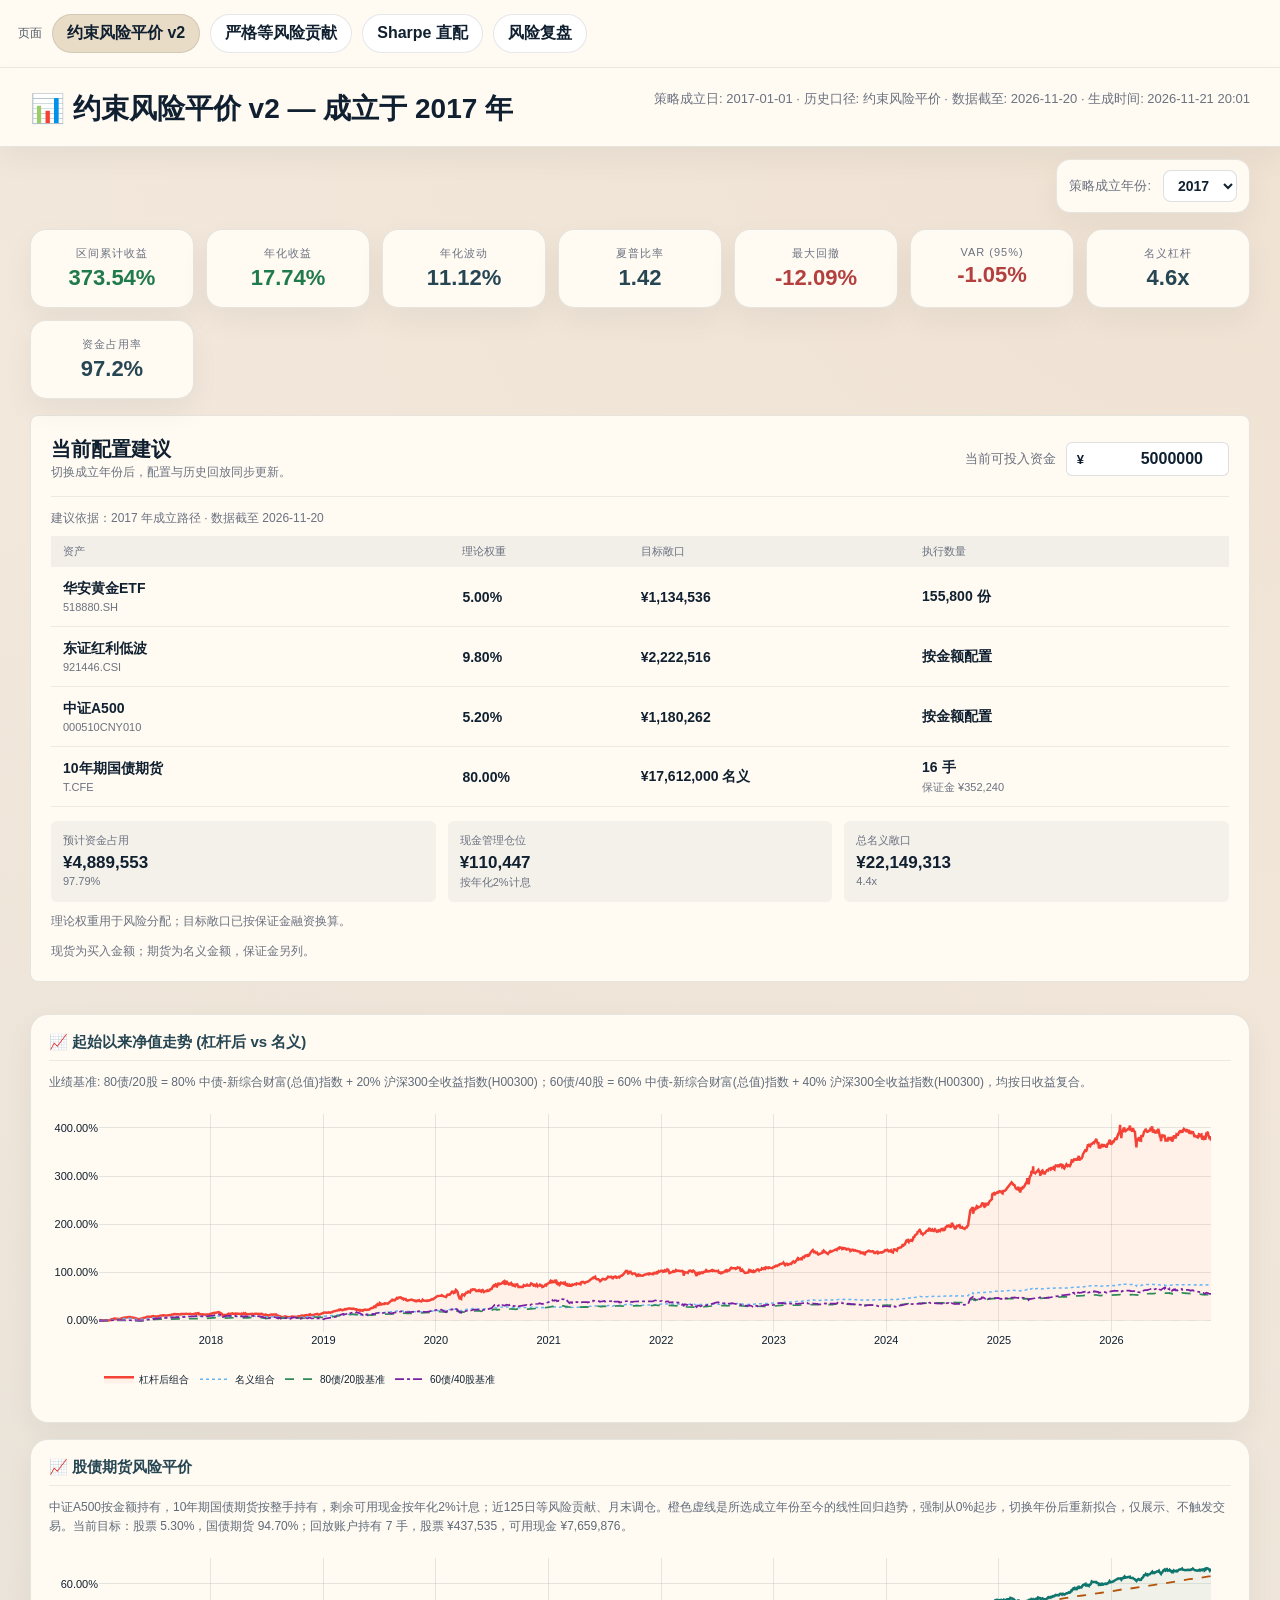
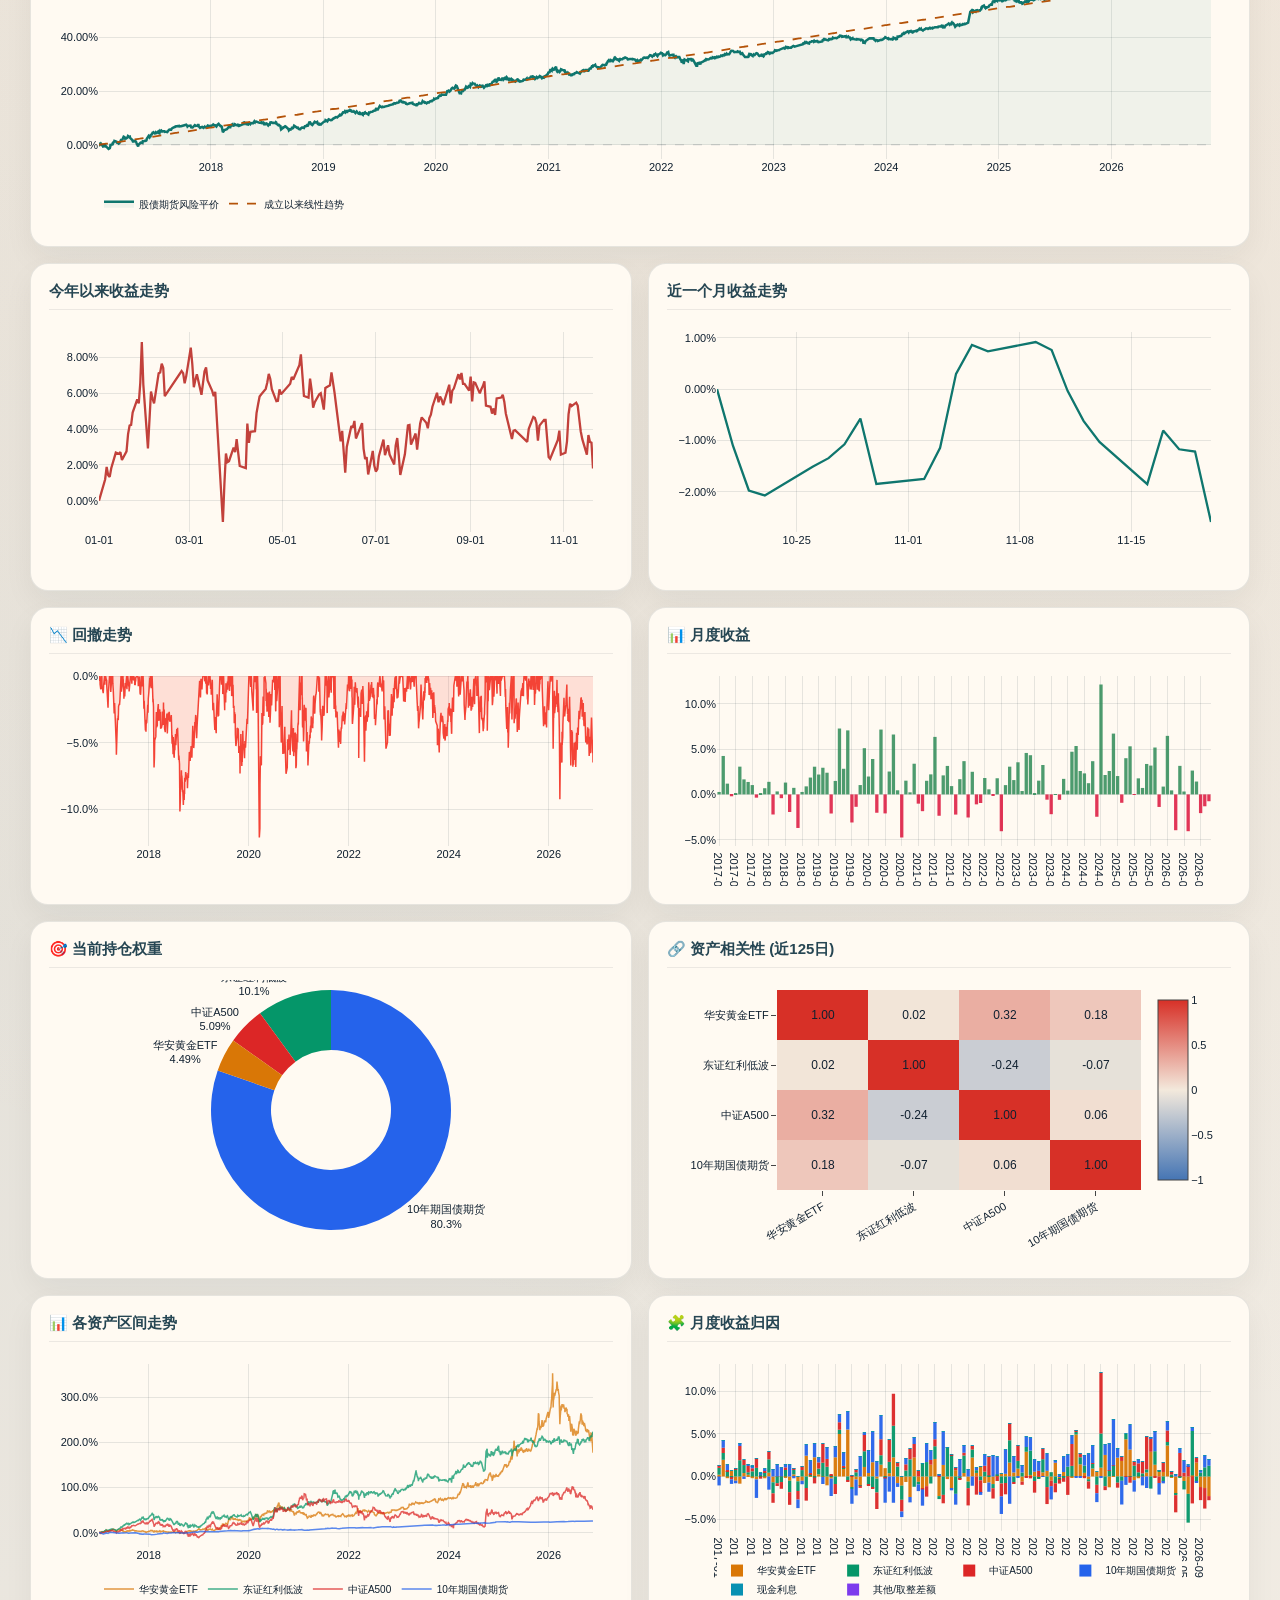
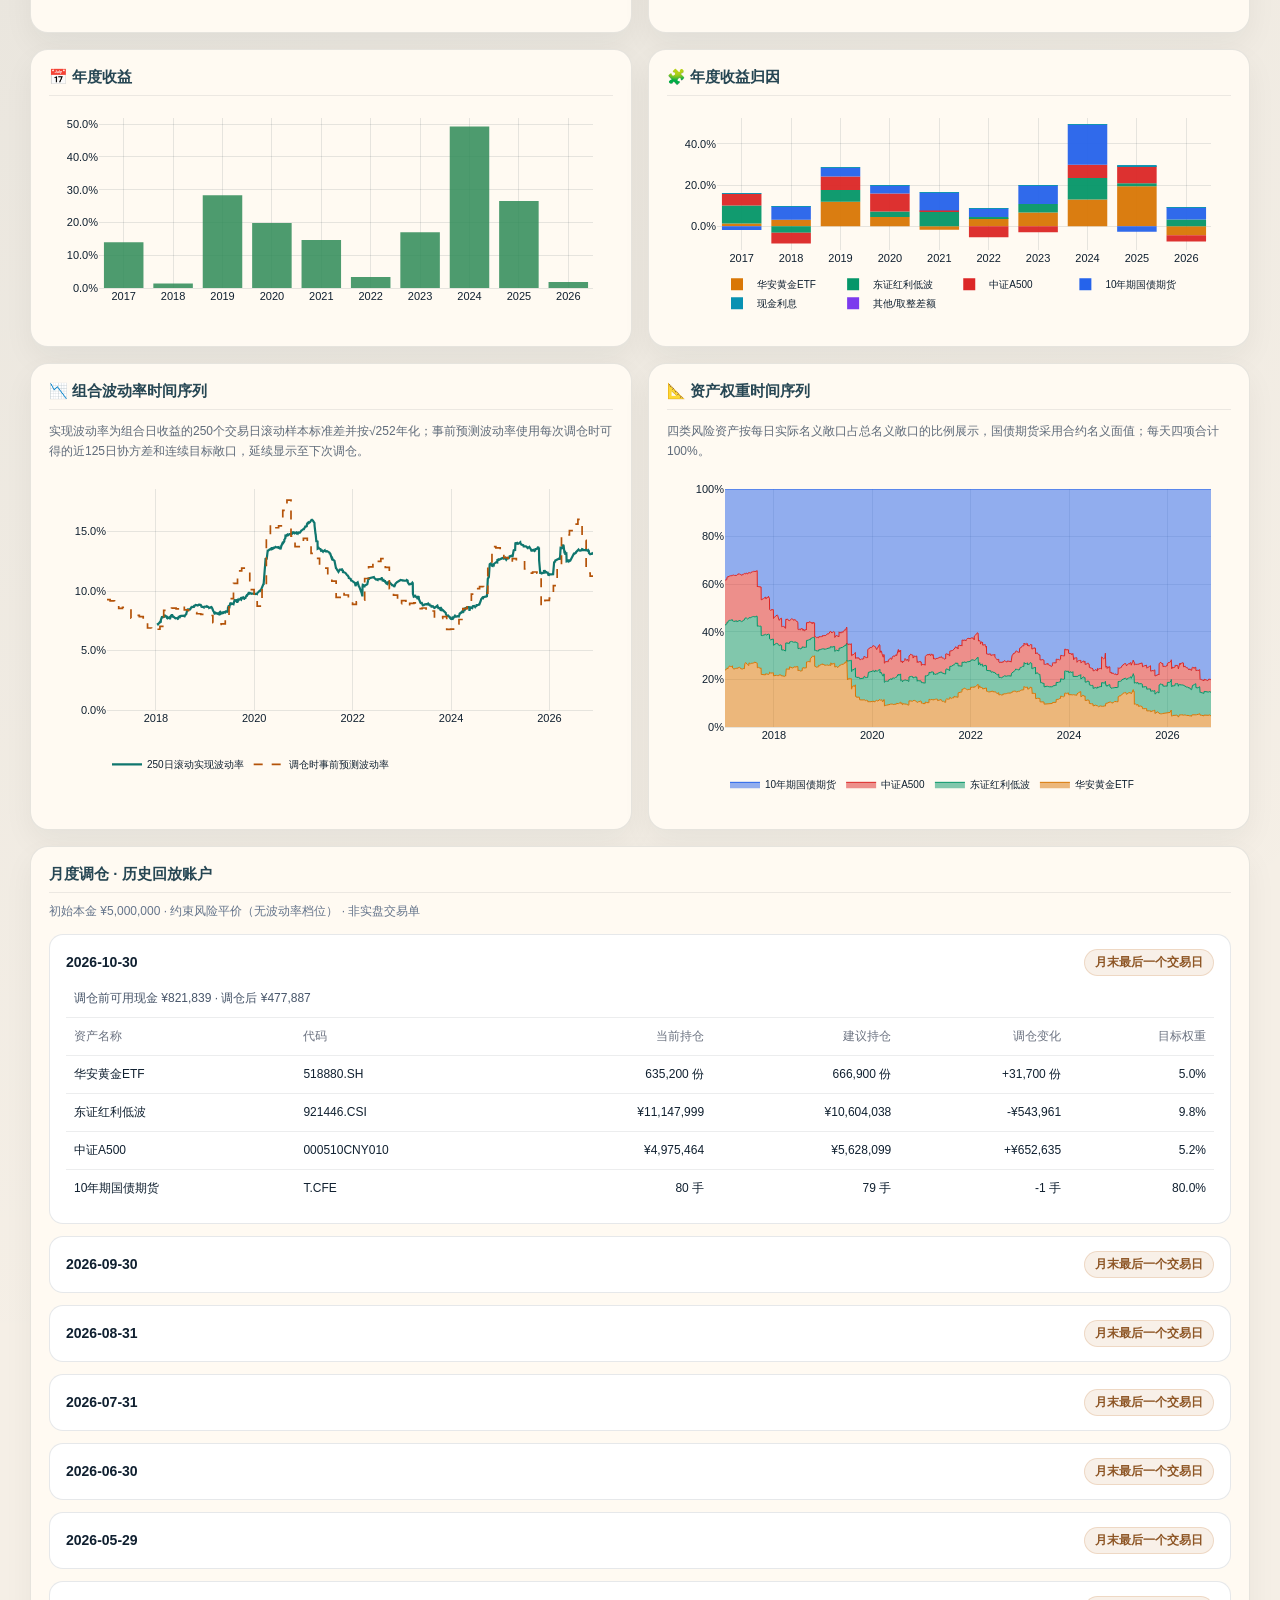
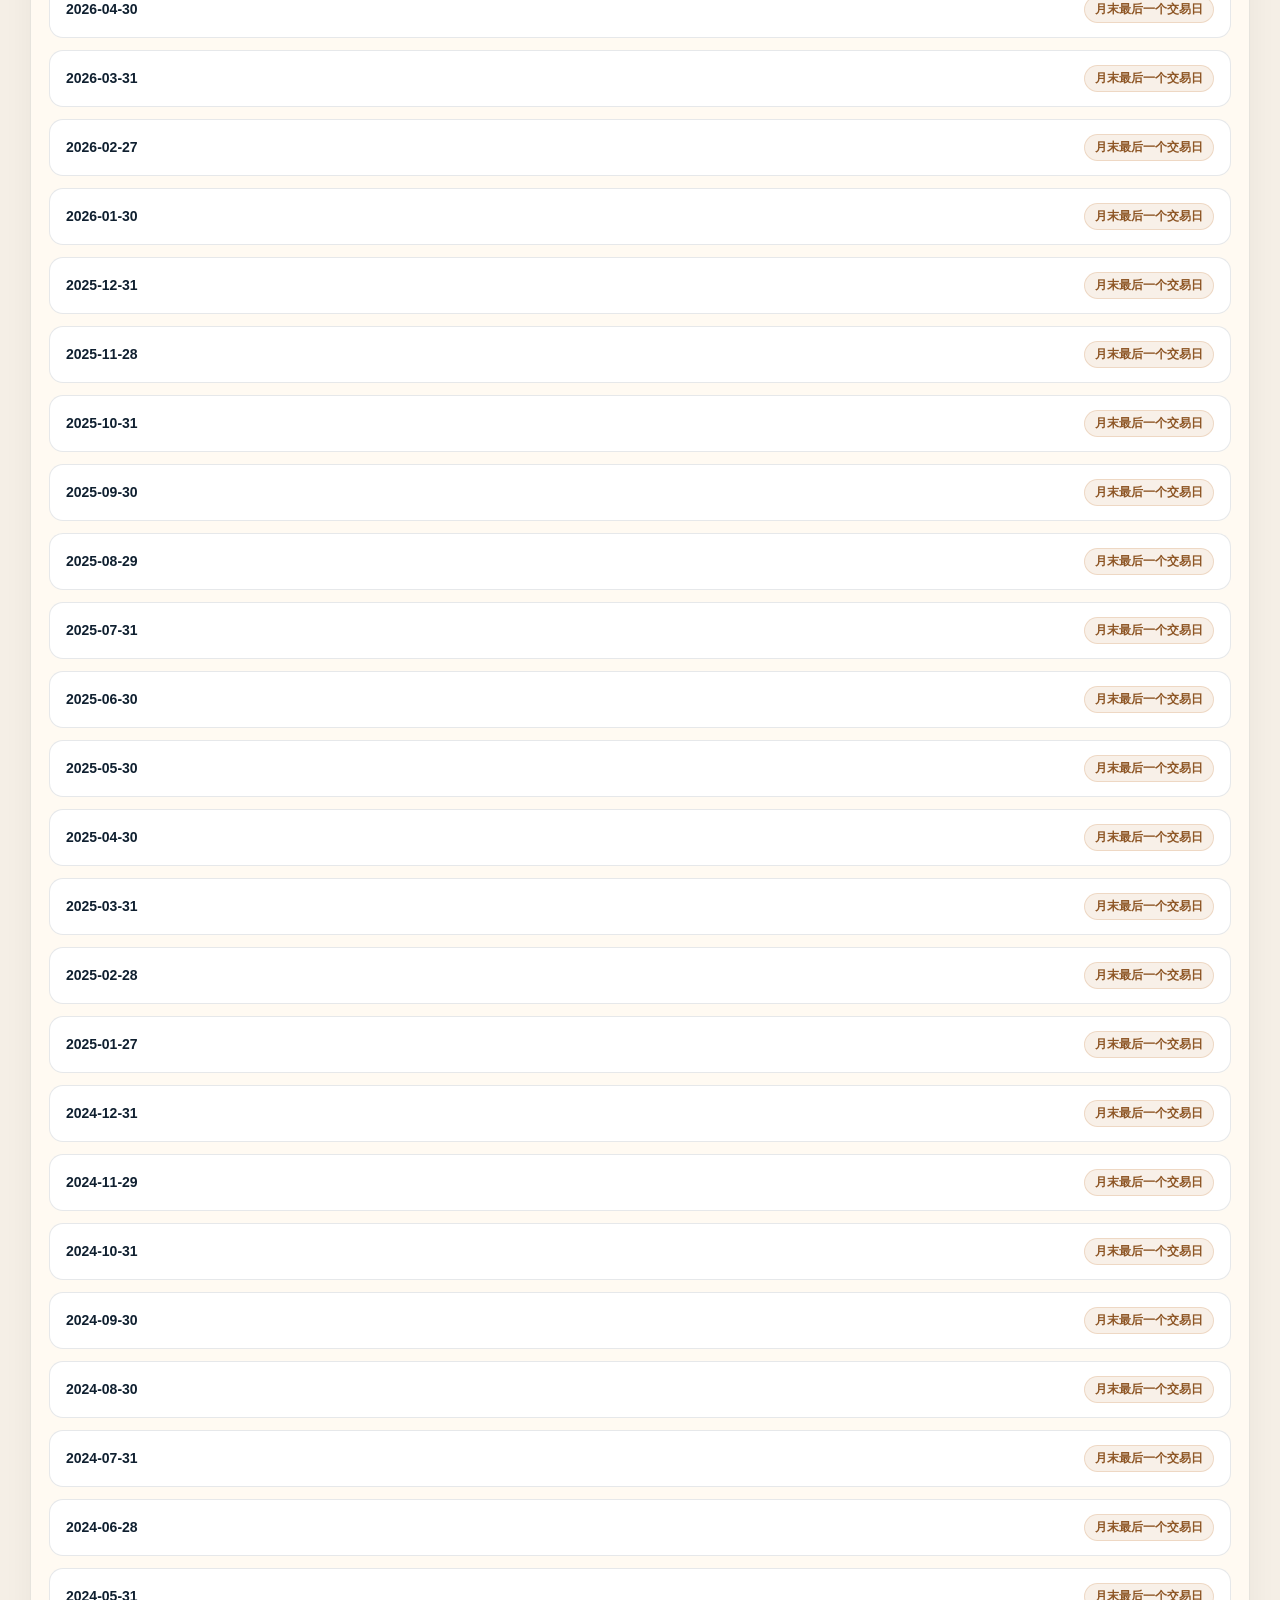
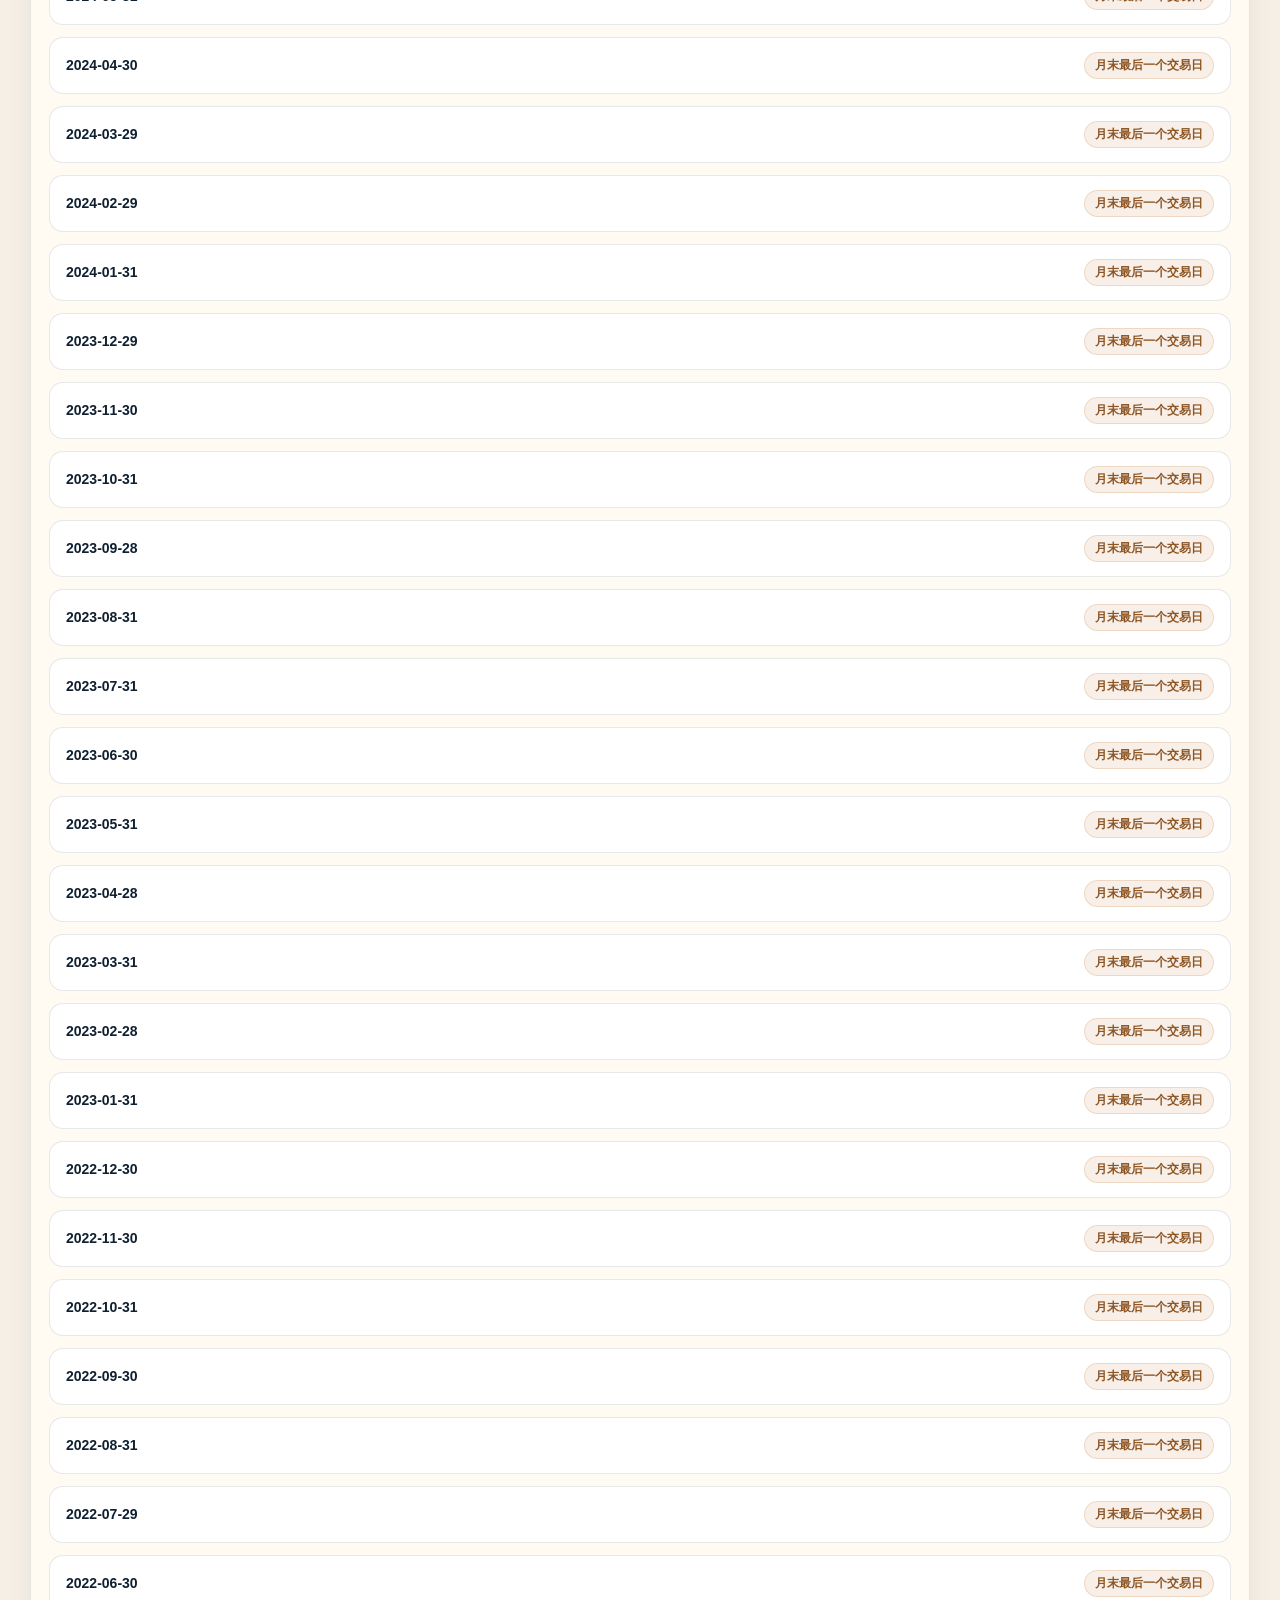
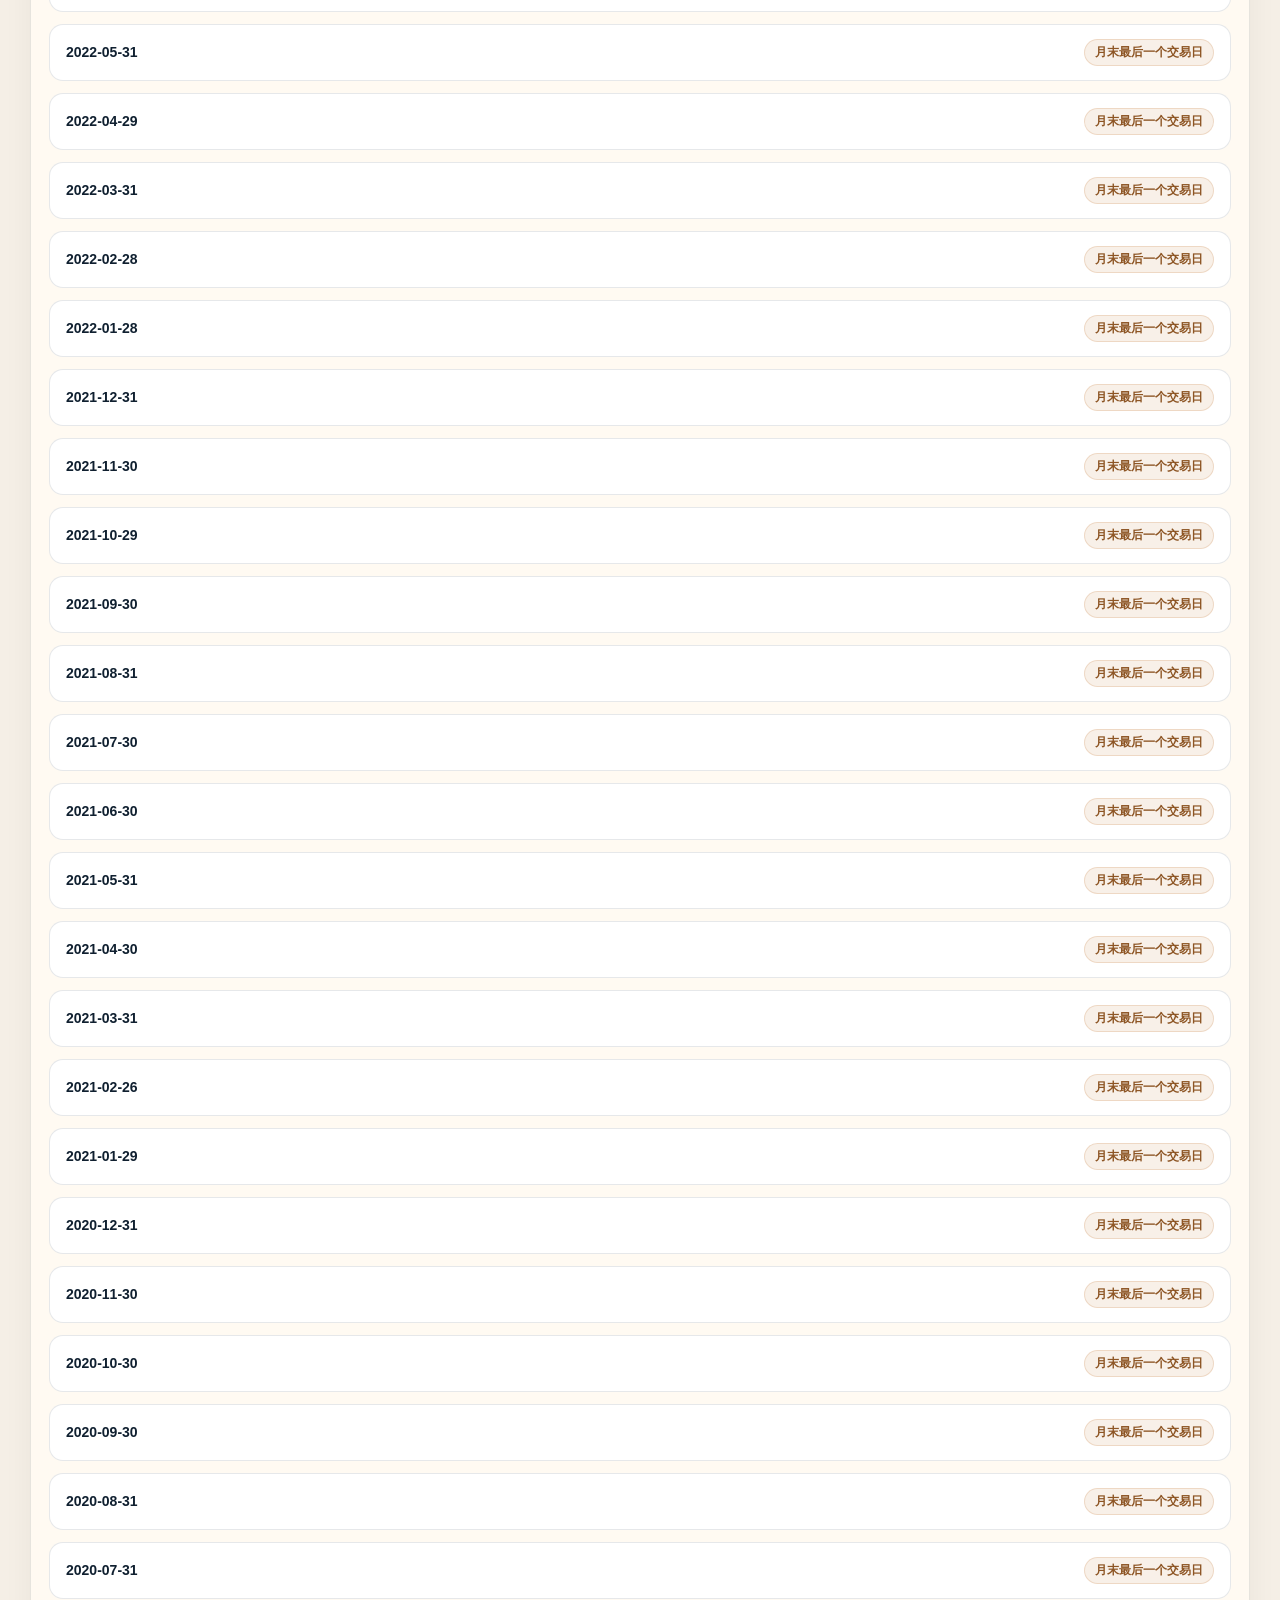
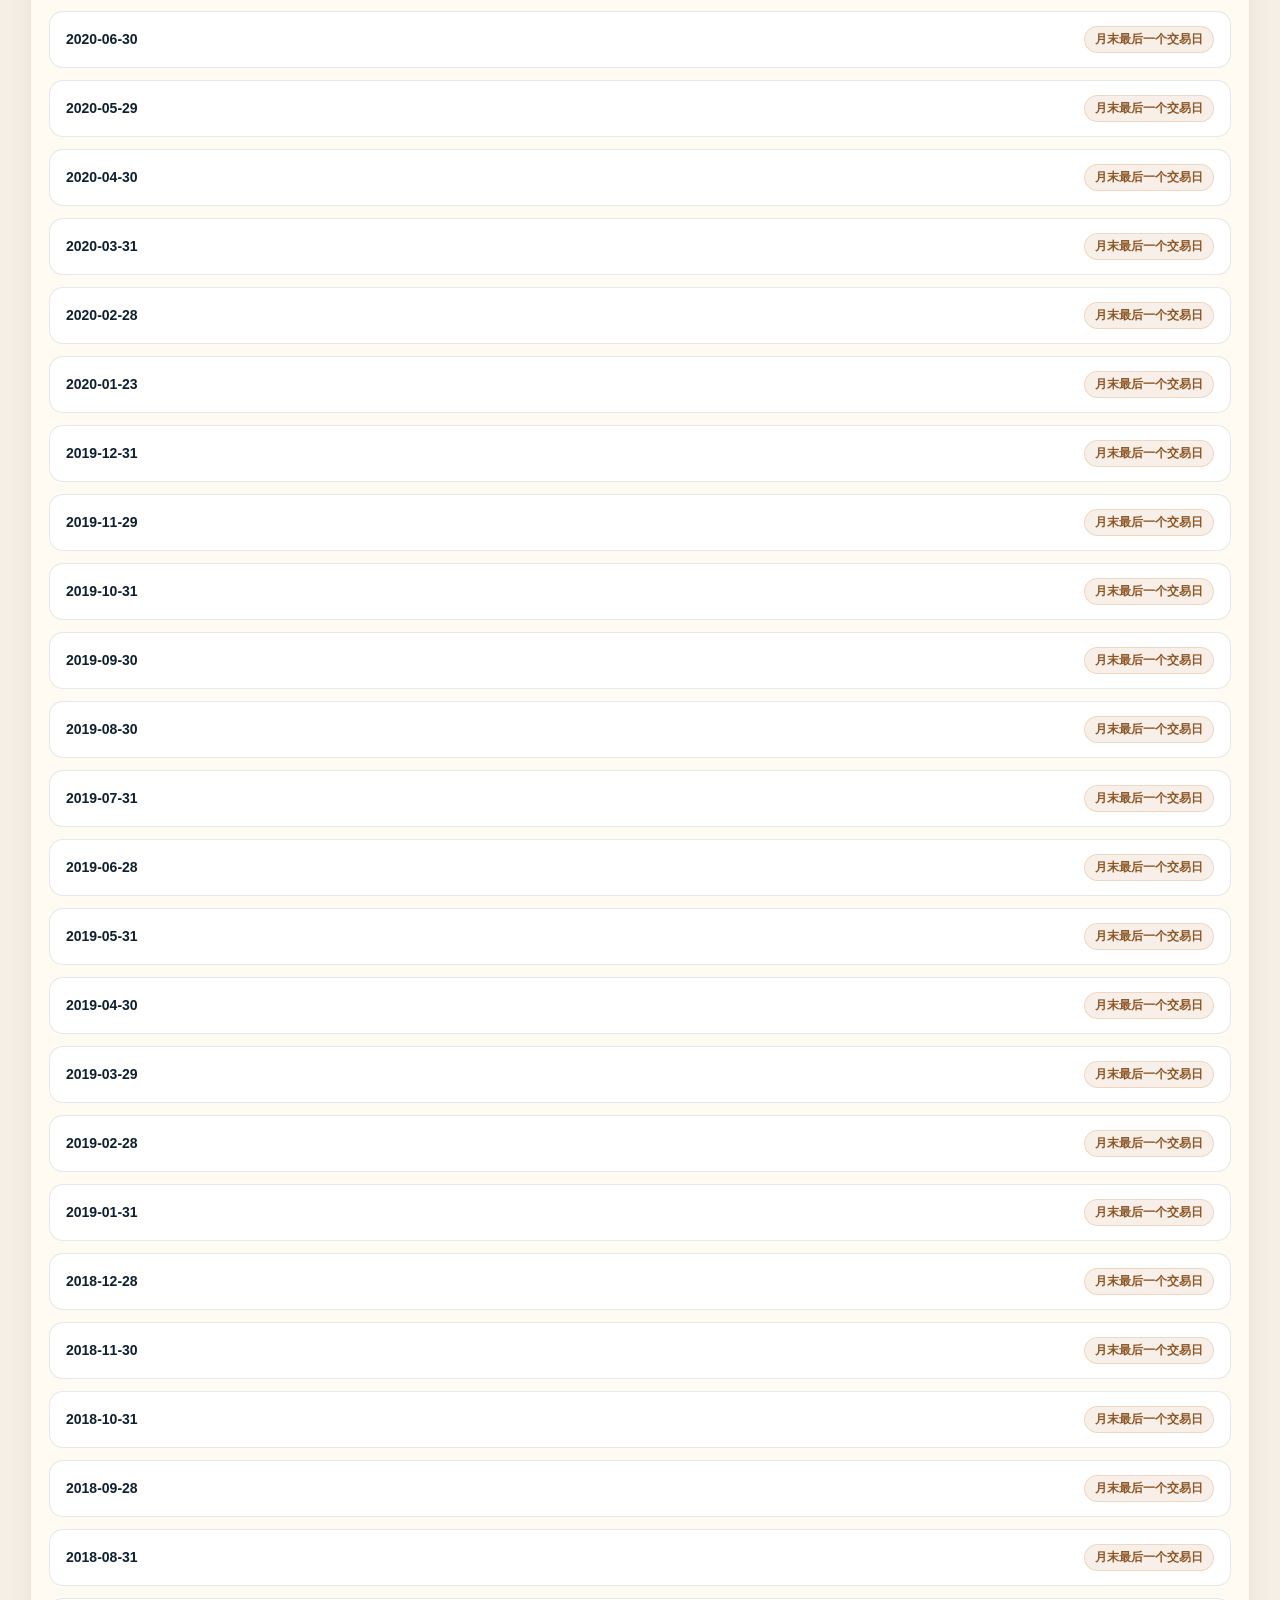
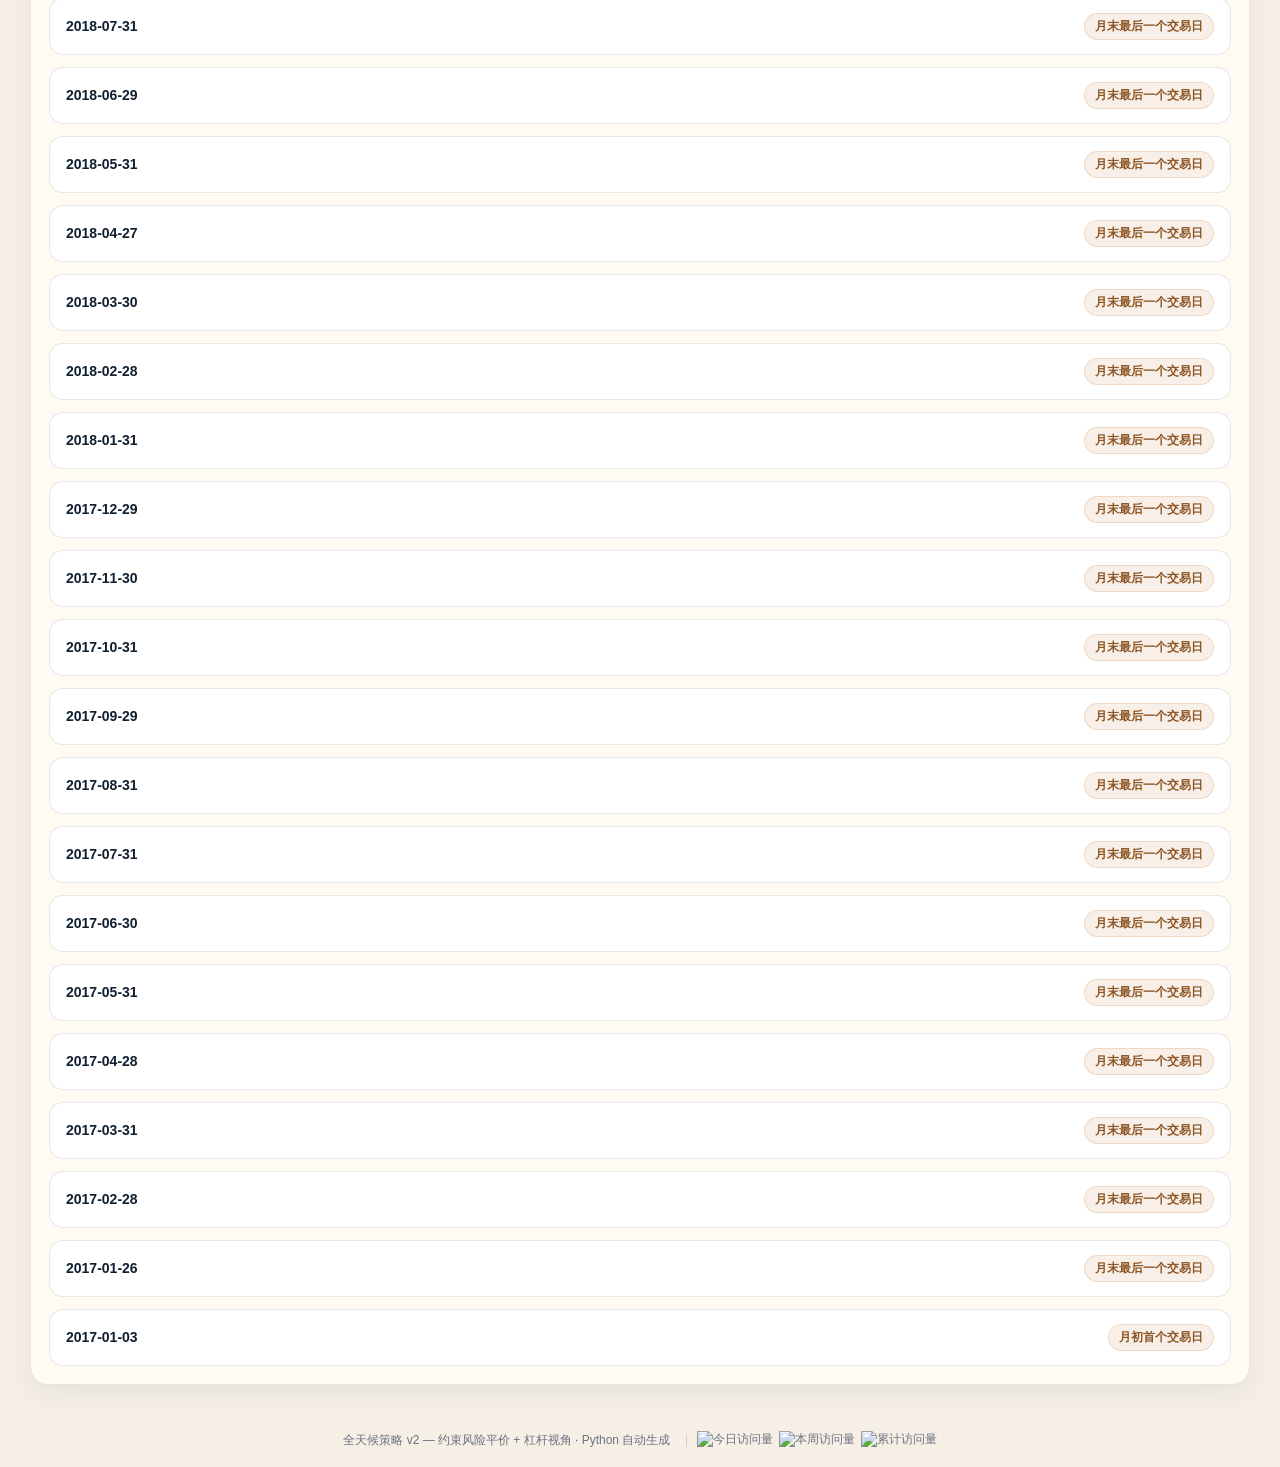
==== commit 4cdf8a8a: "Publish_AllWeather_dashboard" ====
--- a/index.html
+++ b/index.html
@@ -495,7 +495,7 @@
 <div class="header">
     <h1 id="dashboard-title">📊 约束风险平价 v2 — 成立于 2017 年</h1>
     <div id="dashboard-date" class="date">
-        策略成立日: 2017-01-01 · 数据截至: 2026-11-06 · 生成时间: 2026-11-07 20:01
+        策略成立日: 2017-01-01 · 数据截至: 2026-11-20 · 生成时间: 2026-11-21 20:01
     </div>
 </div>
 
@@ -511,19 +511,19 @@
 <div id="metrics-section" class="metrics-bar">
     <div class="metric">
         <div class="label">区间累计收益</div>
-        <div class="value positive">1.98%</div>
+        <div class="value negative">-1.37%</div>
     </div>
     <div class="metric">
         <div class="label">年化收益</div>
-        <div class="value positive">2.46%</div>
+        <div class="value negative">-1.62%</div>
     </div>
     <div class="metric">
         <div class="label">年化波动</div>
-        <div class="value neutral">13.62%</div>
+        <div class="value neutral">13.51%</div>
     </div>
     <div class="metric">
         <div class="label">夏普比率</div>
-        <div class="value neutral">0.03</div>
+        <div class="value neutral">-0.27</div>
     </div>
     <div class="metric">
         <div class="label">最大回撤</div>
@@ -535,11 +535,11 @@
     </div>
     <div class="metric">
         <div class="label">名义杠杆</div>
-        <div class="value neutral">4.4x</div>
+        <div class="value neutral">4.5x</div>
     </div>
     <div class="metric">
         <div class="label">资金占用率</div>
-        <div class="value neutral">96.5%</div>
+        <div class="value neutral">97.0%</div>
     </div>
 </div>
 <div id="dashboard-loading" class="dashboard-loading" hidden>正在加载历史数据...</div>
@@ -683,9 +683,9 @@
 </script>
 
 <script>
-    const dashboardDataManifest = {"strategy_mode": "constrained", "default_year": "2017", "default_scenario": "base", "data_version": "20261107200147168552", "year_urls": {"2017": {"base": "data/risk-parity/2017.json"}, "2018": {"base": "data/risk-parity/2018.json"}, "2019": {"base": "data/risk-parity/2019.json"}, "2020": {"base": "data/risk-parity/2020.json"}, "2021": {"base": "data/risk-parity/2021.json"}, "2022": {"base": "data/risk-parity/2022.json"}, "2023": {"base": "data/risk-parity/2023.json"}, "2024": {"base": "data/risk-parity/2024.json"}, "2025": {"base": "data/risk-parity/2025.json"}, "2026": {"base": "data/risk-parity/2026.json"}}, "benchmark_url": "data/common/benchmark.json", "equity_bond_year_urls": {"2017": "data/common/equity-bond-futures/2017.json", "2018": "data/common/equity-bond-futures/2018.json", "2019": "data/common/equity-bond-futures/2019.json", "2020": "data/common/equity-bond-futures/2020.json", "2021": "data/common/equity-bond-futures/2021.json", "2022": "data/common/equity-bond-futures/2022.json", "2023": "data/common/equity-bond-futures/2023.json", "2024": "data/common/equity-bond-futures/2024.json", "2025": "data/common/equity-bond-futures/2025.json", "2026": "data/common/equity-bond-futures/2026.json"}};
+    const dashboardDataManifest = {"strategy_mode": "constrained", "default_year": "2017", "default_scenario": "base", "data_version": "20261121200144226988", "year_urls": {"2017": {"base": "data/risk-parity/2017.json"}, "2018": {"base": "data/risk-parity/2018.json"}, "2019": {"base": "data/risk-parity/2019.json"}, "2020": {"base": "data/risk-parity/2020.json"}, "2021": {"base": "data/risk-parity/2021.json"}, "2022": {"base": "data/risk-parity/2022.json"}, "2023": {"base": "data/risk-parity/2023.json"}, "2024": {"base": "data/risk-parity/2024.json"}, "2025": {"base": "data/risk-parity/2025.json"}, "2026": {"base": "data/risk-parity/2026.json"}}, "benchmark_url": "data/common/benchmark.json", "equity_bond_year_urls": {"2017": "data/common/equity-bond-futures/2017.json", "2018": "data/common/equity-bond-futures/2018.json", "2019": "data/common/equity-bond-futures/2019.json", "2020": "data/common/equity-bond-futures/2020.json", "2021": "data/common/equity-bond-futures/2021.json", "2022": "data/common/equity-bond-futures/2022.json", "2023": "data/common/equity-bond-futures/2023.json", "2024": "data/common/equity-bond-futures/2024.json", "2025": "data/common/equity-bond-futures/2025.json", "2026": "data/common/equity-bond-futures/2026.json"}};
     const embeddedYearPayloads = {"2017": {}, "2018": {}, "2019": {}, "2020": {}, "2021": {}, "2022": {}, "2023": {}, "2024": {}, "2025": {}, "2026": {}};
-    const calculatorPayloads = {"2017": {"latest_date": "2026-11-06", "latest_scaled_weights": {"518880.SH": 0.22685185185185197, "921446.CSI": 0.4445031809916966, "000510CNY010": 0.2360523745638588, "T.CFE": 3.6296296296296284}, "latest_target_weights": {"518880.SH": 0.050000000000000044, "921446.CSI": 0.09797212968796583, "000510CNY010": 0.05202787031203421, "T.CFE": 0.8}, "latest_target_risk_contributions": {"518880.SH": 0.27931292972561517, "921446.CSI": 0.2589546580123278, "000510CNY010": 0.25491781562012045, "T.CFE": 0.20681459664193658}, "latest_covariance_matrix": [[0.04458320038943794, 0.0022697699559079726, 0.013672170523037786, 0.0003497475098113941], [0.0022697699559079726, 0.018395458396651725, -0.005648096743944909, 8.787581143055855e-06], [0.013672170523037786, -0.005648096743944909, 0.05362814482287319, 0.00012388759777396473], [0.0003497475098113941, 8.787581143055855e-06, 0.00012388759777396473, 0.0001681552021406422]], "latest_base_forecast_volatility": 0.11263134247607184, "latest_volatility_scale": 1.0, "volatility_target": null, "latest_prices": {"518880.SH": 8.253, "921446.CSI": 6427.78, "000510CNY010": 7194.64, "T.CFE": 110.28}}, "2018": {"latest_date": "2026-11-06", "latest_scaled_weights": {"518880.SH": 0.22685185185185255, "921446.CSI": 0.444503180994037, "000510CNY010": 0.23605237456151795, "T.CFE": 3.629629629629626}, "latest_target_weights": {"518880.SH": 0.0500000000000002, "921446.CSI": 0.09797212968848172, "000510CNY010": 0.05202787031151829, "T.CFE": 0.7999999999999999}, "latest_target_risk_contributions": {"518880.SH": 0.2793129297257892, "921446.CSI": 0.25895465801626594, "000510CNY010": 0.2549178156156041, "T.CFE": 0.2068145966423407}, "latest_covariance_matrix": [[0.04458320038943794, 0.0022697699559079726, 0.013672170523037786, 0.0003497475098113941], [0.0022697699559079726, 0.018395458396651725, -0.005648096743944909, 8.787581143055855e-06], [0.013672170523037786, -0.005648096743944909, 0.05362814482287319, 0.00012388759777396473], [0.0003497475098113941, 8.787581143055855e-06, 0.00012388759777396473, 0.0001681552021406422]], "latest_base_forecast_volatility": 0.11263134247594077, "latest_volatility_scale": 1.0, "volatility_target": null, "latest_prices": {"518880.SH": 8.253, "921446.CSI": 6427.78, "000510CNY010": 7194.64, "T.CFE": 110.28}}, "2019": {"latest_date": "2026-11-06", "latest_scaled_weights": {"518880.SH": 0.226851851851852, "921446.CSI": 0.44450318099698777, "000510CNY010": 0.23605237455856787, "T.CFE": 3.629629629629629}, "latest_target_weights": {"518880.SH": 0.05000000000000004, "921446.CSI": 0.09797212968913202, "000510CNY010": 0.05202787031086803, "T.CFE": 0.8}, "latest_target_risk_contributions": {"518880.SH": 0.27931292972600624, "921446.CSI": 0.25895465802123063, "000510CNY010": 0.2549178156099123, "T.CFE": 0.2068145966428507}, "latest_covariance_matrix": [[0.04458320038943794, 0.0022697699559079726, 0.013672170523037786, 0.0003497475098113941], [0.0022697699559079726, 0.018395458396651725, -0.005648096743944909, 8.787581143055855e-06], [0.013672170523037786, -0.005648096743944909, 0.05362814482287319, 0.00012388759777396473], [0.0003497475098113941, 8.787581143055855e-06, 0.00012388759777396473, 0.0001681552021406422]], "latest_base_forecast_volatility": 0.1126313424757755, "latest_volatility_scale": 1.0, "volatility_target": null, "latest_prices": {"518880.SH": 8.253, "921446.CSI": 6427.78, "000510CNY010": 7194.64, "T.CFE": 110.28}}, "2020": {"latest_date": "2026-11-06", "latest_scaled_weights": {"518880.SH": 0.22685185185185203, "921446.CSI": 0.4445031809935606, "000510CNY010": 0.23605237456199465, "T.CFE": 3.6296296296296284}, "latest_target_weights": {"518880.SH": 0.050000000000000065, "921446.CSI": 0.09797212968837668, "000510CNY010": 0.052027870311623335, "T.CFE": 0.8}, "latest_target_risk_contributions": {"518880.SH": 0.27931292972575317, "921446.CSI": 0.25895465801546436, "000510CNY010": 0.2549178156165239, "T.CFE": 0.20681459664225862}, "latest_covariance_matrix": [[0.04458320038943794, 0.0022697699559079726, 0.013672170523037786, 0.0003497475098113941], [0.0022697699559079726, 0.018395458396651725, -0.005648096743944909, 8.787581143055855e-06], [0.013672170523037786, -0.005648096743944909, 0.05362814482287319, 0.00012388759777396473], [0.0003497475098113941, 8.787581143055855e-06, 0.00012388759777396473, 0.0001681552021406422]], "latest_base_forecast_volatility": 0.11263134247596743, "latest_volatility_scale": 1.0, "volatility_target": null, "latest_prices": {"518880.SH": 8.253, "921446.CSI": 6427.78, "000510CNY010": 7194.64, "T.CFE": 110.28}}, "2021": {"latest_date": "2026-11-06", "latest_scaled_weights": {"518880.SH": 0.22685185185185205, "921446.CSI": 0.4445031809939953, "000510CNY010": 0.23605237456156003, "T.CFE": 3.629629629629626}, "latest_target_weights": {"518880.SH": 0.05000000000000009, "921446.CSI": 0.09797212968847252, "000510CNY010": 0.052027870311527565, "T.CFE": 0.7999999999999999}, "latest_target_risk_contributions": {"518880.SH": 0.2793129297257853, "921446.CSI": 0.2589546580161957, "000510CNY010": 0.2549178156156854, "T.CFE": 0.20681459664233348}, "latest_covariance_matrix": [[0.04458320038943794, 0.0022697699559079726, 0.013672170523037786, 0.0003497475098113941], [0.0022697699559079726, 0.018395458396651725, -0.005648096743944909, 8.787581143055855e-06], [0.013672170523037786, -0.005648096743944909, 0.05362814482287319, 0.00012388759777396473], [0.0003497475098113941, 8.787581143055855e-06, 0.00012388759777396473, 0.0001681552021406422]], "latest_base_forecast_volatility": 0.11263134247594306, "latest_volatility_scale": 1.0, "volatility_target": null, "latest_prices": {"518880.SH": 8.253, "921446.CSI": 6427.78, "000510CNY010": 7194.64, "T.CFE": 110.28}}, "2022": {"latest_date": "2026-11-06", "latest_scaled_weights": {"518880.SH": 0.22685185185185203, "921446.CSI": 0.44450318099293, "000510CNY010": 0.23605237456262546, "T.CFE": 3.6296296296296284}, "latest_target_weights": {"518880.SH": 0.05000000000000006, "921446.CSI": 0.09797212968823767, "000510CNY010": 0.05202787031176236, "T.CFE": 0.8}, "latest_target_risk_contributions": {"518880.SH": 0.2793129297257065, "921446.CSI": 0.25895465801440304, "000510CNY010": 0.25491781561774085, "T.CFE": 0.20681459664214963}, "latest_covariance_matrix": [[0.04458320038943794, 0.0022697699559079726, 0.013672170523037786, 0.0003497475098113941], [0.0022697699559079726, 0.018395458396651725, -0.005648096743944909, 8.787581143055855e-06], [0.013672170523037786, -0.005648096743944909, 0.05362814482287319, 0.00012388759777396473], [0.0003497475098113941, 8.787581143055855e-06, 0.00012388759777396473, 0.0001681552021406422]], "latest_base_forecast_volatility": 0.11263134247600277, "latest_volatility_scale": 1.0, "volatility_target": null, "latest_prices": {"518880.SH": 8.253, "921446.CSI": 6427.78, "000510CNY010": 7194.64, "T.CFE": 110.28}}, "2023": {"latest_date": "2026-11-06", "latest_scaled_weights": {"518880.SH": 0.2268518518518523, "921446.CSI": 0.4445031809901108, "000510CNY010": 0.23605237456544442, "T.CFE": 3.629629629629629}, "latest_target_weights": {"518880.SH": 0.050000000000000114, "921446.CSI": 0.09797212968761629, "000510CNY010": 0.052027870312383685, "T.CFE": 0.8}, "latest_target_risk_contributions": {"518880.SH": 0.2793129297254984, "921446.CSI": 0.2589546580096594, "000510CNY010": 0.25491781562317956, "T.CFE": 0.20681459664166252}, "latest_covariance_matrix": [[0.04458320038943794, 0.0022697699559079726, 0.013672170523037786, 0.0003497475098113941], [0.0022697699559079726, 0.018395458396651725, -0.005648096743944909, 8.787581143055855e-06], [0.013672170523037786, -0.005648096743944909, 0.05362814482287319, 0.00012388759777396473], [0.0003497475098113941, 8.787581143055855e-06, 0.00012388759777396473, 0.0001681552021406422]], "latest_base_forecast_volatility": 0.1126313424761607, "latest_volatility_scale": 1.0, "volatility_target": null, "latest_prices": {"518880.SH": 8.253, "921446.CSI": 6427.78, "000510CNY010": 7194.64, "T.CFE": 110.28}}, "2024": {"latest_date": "2026-11-06", "latest_scaled_weights": {"518880.SH": 0.24137396443778478, "921446.CSI": 0.47814746707808087, "000510CNY010": 0.25854147458224147, "T.CFE": 0.09685469509464034}, "latest_target_weights": {"518880.SH": 0.22455113226348886, "921446.CSI": 0.44482243713147884, "000510CNY010": 0.24052213332013483, "T.CFE": 0.09010429728489763}, "latest_target_risk_contributions": {"518880.SH": 0.33083760890764646, "921446.CSI": 0.33519227088393777, "000510CNY010": 0.33279082902565527, "T.CFE": 0.0011792911827605641}, "latest_covariance_matrix": [[0.04458320038943794, 0.0022697699559079726, 0.013672170523037786, 0.0003497475098113941], [0.0022697699559079726, 0.018395458396651725, -0.005648096743944909, 8.787581143055855e-06], [0.013672170523037786, -0.005648096743944909, 0.05362814482287319, 0.00012388759777396473], [0.0003497475098113941, 8.787581143055855e-06, 0.00012388759777396473, 0.0001681552021406422]], "latest_base_forecast_volatility": 0.10605043324548714, "latest_volatility_scale": 1.0, "volatility_target": null, "latest_prices": {"518880.SH": 8.253, "921446.CSI": 6427.78, "000510CNY010": 7194.64, "T.CFE": 110.28}}, "2025": {"latest_date": "2026-11-06", "latest_scaled_weights": {"518880.SH": 0.24124231383836692, "921446.CSI": 0.47784493730766464, "000510CNY010": 0.25835389632161093, "T.CFE": 0.1279426266178679}, "latest_target_weights": {"518880.SH": 0.2182430387472875, "921446.CSI": 0.43228872045185235, "000510CNY010": 0.2337232573685537, "T.CFE": 0.11574498343230658}, "latest_target_risk_contributions": {"518880.SH": 0.33085900202084506, "921446.CSI": 0.33495395104076287, "000510CNY010": 0.33256977908859187, "T.CFE": 0.001617267849800174}, "latest_covariance_matrix": [[0.04458320038943794, 0.0022697699559079726, 0.013672170523037786, 0.0003497475098113941], [0.0022697699559079726, 0.018395458396651725, -0.005648096743944909, 8.787581143055855e-06], [0.013672170523037786, -0.005648096743944909, 0.05362814482287319, 0.00012388759777396473], [0.0003497475098113941, 8.787581143055855e-06, 0.00012388759777396473, 0.0001681552021406422]], "latest_base_forecast_volatility": 0.10602410586961875, "latest_volatility_scale": 1.0, "volatility_target": null, "latest_prices": {"518880.SH": 8.253, "921446.CSI": 6427.78, "000510CNY010": 7194.64, "T.CFE": 110.28}}, "2026": {"latest_date": "2026-11-06", "latest_scaled_weights": {"518880.SH": 0.226851851851852, "921446.CSI": 0.4445428571569829, "000510CNY010": 0.2360126983985725, "T.CFE": 3.629629629629628}, "latest_target_weights": {"518880.SH": 0.05000000000000006, "921446.CSI": 0.09798087463868199, "000510CNY010": 0.05201912536131805, "T.CFE": 0.8}, "latest_target_risk_contributions": {"518880.SH": 0.27931586025147126, "921446.CSI": 0.25902142102535786, "000510CNY010": 0.2548412684542716, "T.CFE": 0.20682145026889925}, "latest_covariance_matrix": [[0.04458320038943794, 0.0022697699559079726, 0.013672170523037786, 0.0003497475098113941], [0.0022697699559079726, 0.018395458396651725, -0.005648096743944909, 8.787581143055855e-06], [0.013672170523037786, -0.005648096743944909, 0.05362814482287319, 0.00012388759777396473], [0.0003497475098113941, 8.787581143055855e-06, 0.00012388759777396473, 0.0001681552021406422]], "latest_base_forecast_volatility": 0.11262912049066327, "latest_volatility_scale": 1.0, "volatility_target": null, "latest_prices": {"518880.SH": 8.253, "921446.CSI": 6427.78, "000510CNY010": 7194.64, "T.CFE": 110.28}}};
+    const calculatorPayloads = {"2017": {"latest_date": "2026-11-20", "latest_scaled_weights": {"518880.SH": 0.22685185185185197, "921446.CSI": 0.4445031809916966, "000510CNY010": 0.2360523745638588, "T.CFE": 3.6296296296296284}, "latest_target_weights": {"518880.SH": 0.050000000000000044, "921446.CSI": 0.09797212968796583, "000510CNY010": 0.05202787031203421, "T.CFE": 0.8}, "latest_target_risk_contributions": {"518880.SH": 0.27931292972561517, "921446.CSI": 0.2589546580123278, "000510CNY010": 0.25491781562012045, "T.CFE": 0.20681459664193658}, "latest_covariance_matrix": [[0.04458320038943794, 0.0022697699559079726, 0.013672170523037786, 0.0003497475098113941], [0.0022697699559079726, 0.018395458396651725, -0.005648096743944909, 8.787581143055855e-06], [0.013672170523037786, -0.005648096743944909, 0.05362814482287319, 0.00012388759777396473], [0.0003497475098113941, 8.787581143055855e-06, 0.00012388759777396473, 0.0001681552021406422]], "latest_base_forecast_volatility": 0.11263134247607184, "latest_volatility_scale": 1.0, "volatility_target": null, "latest_prices": {"518880.SH": 7.282, "921446.CSI": 6583.96, "000510CNY010": 6872.13, "T.CFE": 110.075}}, "2018": {"latest_date": "2026-11-20", "latest_scaled_weights": {"518880.SH": 0.22685185185185255, "921446.CSI": 0.444503180994037, "000510CNY010": 0.23605237456151795, "T.CFE": 3.629629629629626}, "latest_target_weights": {"518880.SH": 0.0500000000000002, "921446.CSI": 0.09797212968848172, "000510CNY010": 0.05202787031151829, "T.CFE": 0.7999999999999999}, "latest_target_risk_contributions": {"518880.SH": 0.2793129297257892, "921446.CSI": 0.25895465801626594, "000510CNY010": 0.2549178156156041, "T.CFE": 0.2068145966423407}, "latest_covariance_matrix": [[0.04458320038943794, 0.0022697699559079726, 0.013672170523037786, 0.0003497475098113941], [0.0022697699559079726, 0.018395458396651725, -0.005648096743944909, 8.787581143055855e-06], [0.013672170523037786, -0.005648096743944909, 0.05362814482287319, 0.00012388759777396473], [0.0003497475098113941, 8.787581143055855e-06, 0.00012388759777396473, 0.0001681552021406422]], "latest_base_forecast_volatility": 0.11263134247594077, "latest_volatility_scale": 1.0, "volatility_target": null, "latest_prices": {"518880.SH": 7.282, "921446.CSI": 6583.96, "000510CNY010": 6872.13, "T.CFE": 110.075}}, "2019": {"latest_date": "2026-11-20", "latest_scaled_weights": {"518880.SH": 0.226851851851852, "921446.CSI": 0.44450318099698777, "000510CNY010": 0.23605237455856787, "T.CFE": 3.629629629629629}, "latest_target_weights": {"518880.SH": 0.05000000000000004, "921446.CSI": 0.09797212968913202, "000510CNY010": 0.05202787031086803, "T.CFE": 0.8}, "latest_target_risk_contributions": {"518880.SH": 0.27931292972600624, "921446.CSI": 0.25895465802123063, "000510CNY010": 0.2549178156099123, "T.CFE": 0.2068145966428507}, "latest_covariance_matrix": [[0.04458320038943794, 0.0022697699559079726, 0.013672170523037786, 0.0003497475098113941], [0.0022697699559079726, 0.018395458396651725, -0.005648096743944909, 8.787581143055855e-06], [0.013672170523037786, -0.005648096743944909, 0.05362814482287319, 0.00012388759777396473], [0.0003497475098113941, 8.787581143055855e-06, 0.00012388759777396473, 0.0001681552021406422]], "latest_base_forecast_volatility": 0.1126313424757755, "latest_volatility_scale": 1.0, "volatility_target": null, "latest_prices": {"518880.SH": 7.282, "921446.CSI": 6583.96, "000510CNY010": 6872.13, "T.CFE": 110.075}}, "2020": {"latest_date": "2026-11-20", "latest_scaled_weights": {"518880.SH": 0.22685185185185203, "921446.CSI": 0.4445031809935606, "000510CNY010": 0.23605237456199465, "T.CFE": 3.6296296296296284}, "latest_target_weights": {"518880.SH": 0.050000000000000065, "921446.CSI": 0.09797212968837668, "000510CNY010": 0.052027870311623335, "T.CFE": 0.8}, "latest_target_risk_contributions": {"518880.SH": 0.27931292972575317, "921446.CSI": 0.25895465801546436, "000510CNY010": 0.2549178156165239, "T.CFE": 0.20681459664225862}, "latest_covariance_matrix": [[0.04458320038943794, 0.0022697699559079726, 0.013672170523037786, 0.0003497475098113941], [0.0022697699559079726, 0.018395458396651725, -0.005648096743944909, 8.787581143055855e-06], [0.013672170523037786, -0.005648096743944909, 0.05362814482287319, 0.00012388759777396473], [0.0003497475098113941, 8.787581143055855e-06, 0.00012388759777396473, 0.0001681552021406422]], "latest_base_forecast_volatility": 0.11263134247596743, "latest_volatility_scale": 1.0, "volatility_target": null, "latest_prices": {"518880.SH": 7.282, "921446.CSI": 6583.96, "000510CNY010": 6872.13, "T.CFE": 110.075}}, "2021": {"latest_date": "2026-11-20", "latest_scaled_weights": {"518880.SH": 0.22685185185185205, "921446.CSI": 0.4445031809939953, "000510CNY010": 0.23605237456156003, "T.CFE": 3.629629629629626}, "latest_target_weights": {"518880.SH": 0.05000000000000009, "921446.CSI": 0.09797212968847252, "000510CNY010": 0.052027870311527565, "T.CFE": 0.7999999999999999}, "latest_target_risk_contributions": {"518880.SH": 0.2793129297257853, "921446.CSI": 0.2589546580161957, "000510CNY010": 0.2549178156156854, "T.CFE": 0.20681459664233348}, "latest_covariance_matrix": [[0.04458320038943794, 0.0022697699559079726, 0.013672170523037786, 0.0003497475098113941], [0.0022697699559079726, 0.018395458396651725, -0.005648096743944909, 8.787581143055855e-06], [0.013672170523037786, -0.005648096743944909, 0.05362814482287319, 0.00012388759777396473], [0.0003497475098113941, 8.787581143055855e-06, 0.00012388759777396473, 0.0001681552021406422]], "latest_base_forecast_volatility": 0.11263134247594306, "latest_volatility_scale": 1.0, "volatility_target": null, "latest_prices": {"518880.SH": 7.282, "921446.CSI": 6583.96, "000510CNY010": 6872.13, "T.CFE": 110.075}}, "2022": {"latest_date": "2026-11-20", "latest_scaled_weights": {"518880.SH": 0.22685185185185203, "921446.CSI": 0.44450318099293, "000510CNY010": 0.23605237456262546, "T.CFE": 3.6296296296296284}, "latest_target_weights": {"518880.SH": 0.05000000000000006, "921446.CSI": 0.09797212968823767, "000510CNY010": 0.05202787031176236, "T.CFE": 0.8}, "latest_target_risk_contributions": {"518880.SH": 0.2793129297257065, "921446.CSI": 0.25895465801440304, "000510CNY010": 0.25491781561774085, "T.CFE": 0.20681459664214963}, "latest_covariance_matrix": [[0.04458320038943794, 0.0022697699559079726, 0.013672170523037786, 0.0003497475098113941], [0.0022697699559079726, 0.018395458396651725, -0.005648096743944909, 8.787581143055855e-06], [0.013672170523037786, -0.005648096743944909, 0.05362814482287319, 0.00012388759777396473], [0.0003497475098113941, 8.787581143055855e-06, 0.00012388759777396473, 0.0001681552021406422]], "latest_base_forecast_volatility": 0.11263134247600277, "latest_volatility_scale": 1.0, "volatility_target": null, "latest_prices": {"518880.SH": 7.282, "921446.CSI": 6583.96, "000510CNY010": 6872.13, "T.CFE": 110.075}}, "2023": {"latest_date": "2026-11-20", "latest_scaled_weights": {"518880.SH": 0.2268518518518523, "921446.CSI": 0.4445031809901108, "000510CNY010": 0.23605237456544442, "T.CFE": 3.629629629629629}, "latest_target_weights": {"518880.SH": 0.050000000000000114, "921446.CSI": 0.09797212968761629, "000510CNY010": 0.052027870312383685, "T.CFE": 0.8}, "latest_target_risk_contributions": {"518880.SH": 0.2793129297254984, "921446.CSI": 0.2589546580096594, "000510CNY010": 0.25491781562317956, "T.CFE": 0.20681459664166252}, "latest_covariance_matrix": [[0.04458320038943794, 0.0022697699559079726, 0.013672170523037786, 0.0003497475098113941], [0.0022697699559079726, 0.018395458396651725, -0.005648096743944909, 8.787581143055855e-06], [0.013672170523037786, -0.005648096743944909, 0.05362814482287319, 0.00012388759777396473], [0.0003497475098113941, 8.787581143055855e-06, 0.00012388759777396473, 0.0001681552021406422]], "latest_base_forecast_volatility": 0.1126313424761607, "latest_volatility_scale": 1.0, "volatility_target": null, "latest_prices": {"518880.SH": 7.282, "921446.CSI": 6583.96, "000510CNY010": 6872.13, "T.CFE": 110.075}}, "2024": {"latest_date": "2026-11-20", "latest_scaled_weights": {"518880.SH": 0.24137396443778478, "921446.CSI": 0.47814746707808087, "000510CNY010": 0.25854147458224147, "T.CFE": 0.09685469509464034}, "latest_target_weights": {"518880.SH": 0.22455113226348886, "921446.CSI": 0.44482243713147884, "000510CNY010": 0.24052213332013483, "T.CFE": 0.09010429728489763}, "latest_target_risk_contributions": {"518880.SH": 0.33083760890764646, "921446.CSI": 0.33519227088393777, "000510CNY010": 0.33279082902565527, "T.CFE": 0.0011792911827605641}, "latest_covariance_matrix": [[0.04458320038943794, 0.0022697699559079726, 0.013672170523037786, 0.0003497475098113941], [0.0022697699559079726, 0.018395458396651725, -0.005648096743944909, 8.787581143055855e-06], [0.013672170523037786, -0.005648096743944909, 0.05362814482287319, 0.00012388759777396473], [0.0003497475098113941, 8.787581143055855e-06, 0.00012388759777396473, 0.0001681552021406422]], "latest_base_forecast_volatility": 0.10605043324548714, "latest_volatility_scale": 1.0, "volatility_target": null, "latest_prices": {"518880.SH": 7.282, "921446.CSI": 6583.96, "000510CNY010": 6872.13, "T.CFE": 110.075}}, "2025": {"latest_date": "2026-11-20", "latest_scaled_weights": {"518880.SH": 0.24124231383836692, "921446.CSI": 0.47784493730766464, "000510CNY010": 0.25835389632161093, "T.CFE": 0.1279426266178679}, "latest_target_weights": {"518880.SH": 0.2182430387472875, "921446.CSI": 0.43228872045185235, "000510CNY010": 0.2337232573685537, "T.CFE": 0.11574498343230658}, "latest_target_risk_contributions": {"518880.SH": 0.33085900202084506, "921446.CSI": 0.33495395104076287, "000510CNY010": 0.33256977908859187, "T.CFE": 0.001617267849800174}, "latest_covariance_matrix": [[0.04458320038943794, 0.0022697699559079726, 0.013672170523037786, 0.0003497475098113941], [0.0022697699559079726, 0.018395458396651725, -0.005648096743944909, 8.787581143055855e-06], [0.013672170523037786, -0.005648096743944909, 0.05362814482287319, 0.00012388759777396473], [0.0003497475098113941, 8.787581143055855e-06, 0.00012388759777396473, 0.0001681552021406422]], "latest_base_forecast_volatility": 0.10602410586961875, "latest_volatility_scale": 1.0, "volatility_target": null, "latest_prices": {"518880.SH": 7.282, "921446.CSI": 6583.96, "000510CNY010": 6872.13, "T.CFE": 110.075}}, "2026": {"latest_date": "2026-11-20", "latest_scaled_weights": {"518880.SH": 0.226851851851852, "921446.CSI": 0.4445428571569829, "000510CNY010": 0.2360126983985725, "T.CFE": 3.629629629629628}, "latest_target_weights": {"518880.SH": 0.05000000000000006, "921446.CSI": 0.09798087463868199, "000510CNY010": 0.05201912536131805, "T.CFE": 0.8}, "latest_target_risk_contributions": {"518880.SH": 0.27931586025147126, "921446.CSI": 0.25902142102535786, "000510CNY010": 0.2548412684542716, "T.CFE": 0.20682145026889925}, "latest_covariance_matrix": [[0.04458320038943794, 0.0022697699559079726, 0.013672170523037786, 0.0003497475098113941], [0.0022697699559079726, 0.018395458396651725, -0.005648096743944909, 8.787581143055855e-06], [0.013672170523037786, -0.005648096743944909, 0.05362814482287319, 0.00012388759777396473], [0.0003497475098113941, 8.787581143055855e-06, 0.00012388759777396473, 0.0001681552021406422]], "latest_base_forecast_volatility": 0.11262912049066327, "latest_volatility_scale": 1.0, "volatility_target": null, "latest_prices": {"518880.SH": 7.282, "921446.CSI": 6583.96, "000510CNY010": 6872.13, "T.CFE": 110.075}}};
     const yearPayloadCache = new Map();
     const assetDefinitions = [{"code": "518880.SH", "name": "华安黄金ETF", "type": "spot", "unit": "份", "margin_rate": 1.0, "multiplier": 1.0, "min_trade_unit": 100.0, "face_value": 0.0, "has_explicit_face_value": false, "cost_rate": 0.0}, {"code": "921446.CSI", "name": "东证红利低波", "type": "spot", "unit": "万元", "margin_rate": 1.0, "multiplier": 1.0, "min_trade_unit": 1.0, "face_value": 0.0, "has_explicit_face_value": false, "cost_rate": 0.0}, {"code": "000510CNY010", "name": "中证A500", "type": "spot", "unit": "万元", "margin_rate": 1.0, "multiplier": 1.0, "min_trade_unit": 1.0, "face_value": 0.0, "has_explicit_face_value": false, "cost_rate": 0.0}, {"code": "T.CFE", "name": "10年期国债期货", "type": "futures", "unit": "手", "margin_rate": 0.02, "multiplier": 10000.0, "min_trade_unit": 1.0, "face_value": 0.0, "has_explicit_face_value": false, "cost_rate": 0.0}];
     const calculatorStrategyMode = "constrained";
@@ -887,7 +887,7 @@
 <script>
     const defaultYearKey = String(2017);
     let benchmarkPayload = {};
-    let equityBondFuturesPayload = {"source": {"equity": "中证A500全收益指数 000510CNY010（项目行情文件）", "bond_futures": "10年期国债期货主力连续 T.CFE（新浪原始价与项目复权序列）"}, "lookback": 125, "method": "两资产逆波动权重（等风险贡献）", "rebalance": "月末最后一个交易日", "cash_yield": 0.02, "futures_multiplier": 10000.0, "margin_rate": 0.02, "bond_vol_scale": 1.0, "source_latest_date": "2026-11-06", "years": {}};
+    let equityBondFuturesPayload = {"source": {"equity": "中证A500全收益指数 000510CNY010（项目行情文件）", "bond_futures": "10年期国债期货主力连续 T.CFE（新浪原始价与项目复权序列）"}, "lookback": 125, "method": "两资产逆波动权重（等风险贡献）", "rebalance": "月末最后一个交易日", "cash_yield": 0.02, "futures_multiplier": 10000.0, "margin_rate": 0.02, "bond_vol_scale": 1.0, "source_latest_date": "2026-11-20", "years": {}};
     const strategyTitle = "约束风险平价 v2";
     const strategyDocumentTitle = "约束风险平价";
     const metricsSection = document.getElementById('metrics-section');
@@ -1671,7 +1671,7 @@
             const scenarioLabel = calculatorStrategyMode === 'strict'
                 ? (selectedVolatilityTarget === null ? '不限制波动率' : `${fmtPct(selectedVolatilityTarget, 0)}波动率上限`)
                 : '约束风险平价';
-            dashboardDate.innerText = `策略成立日: ${state.selectedYear}-01-01 · 历史口径: ${scenarioLabel} · 数据截至: ${state.latestDate} · 生成时间: 2026-11-07 20:01`;
+            dashboardDate.innerText = `策略成立日: ${state.selectedYear}-01-01 · 历史口径: ${scenarioLabel} · 数据截至: ${state.latestDate} · 生成时间: 2026-11-21 20:01`;
         }
         document.title = `${strategyDocumentTitle} — 成立于 ${state.selectedYear} 年`;
 
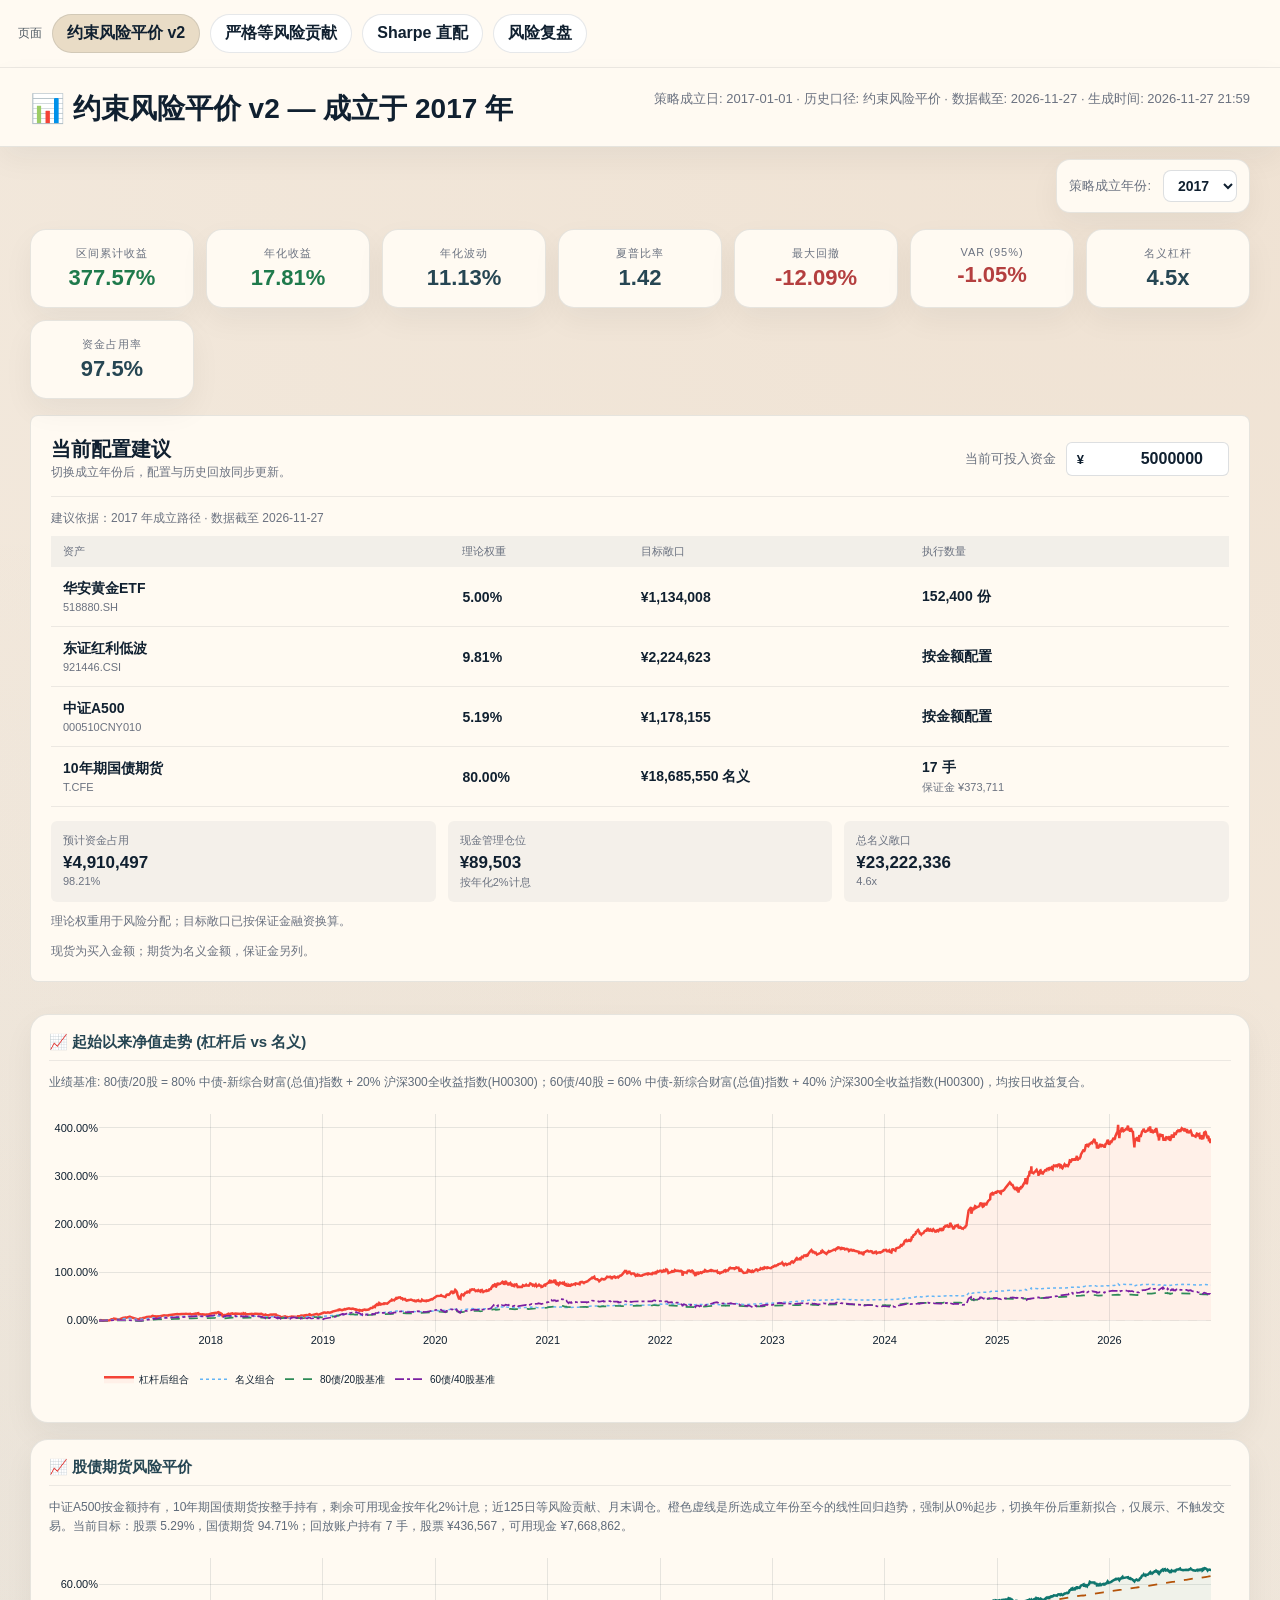
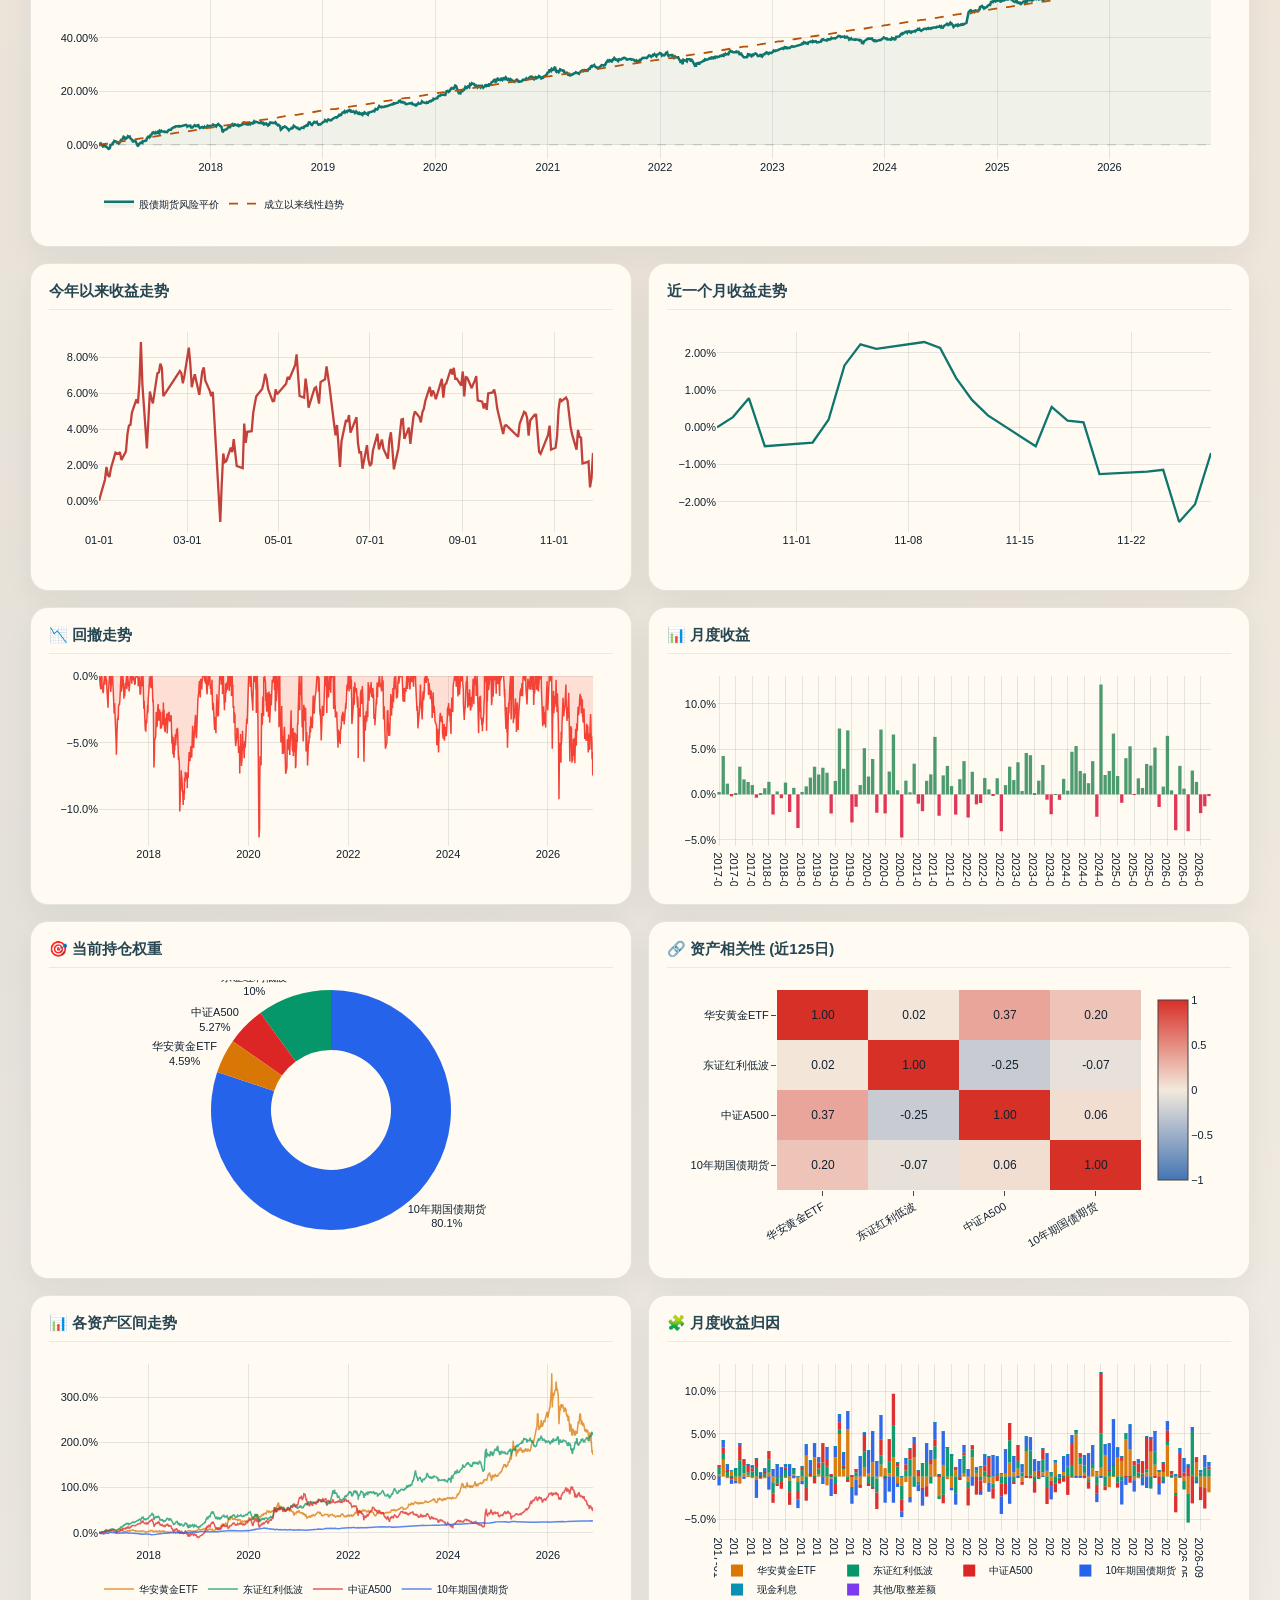
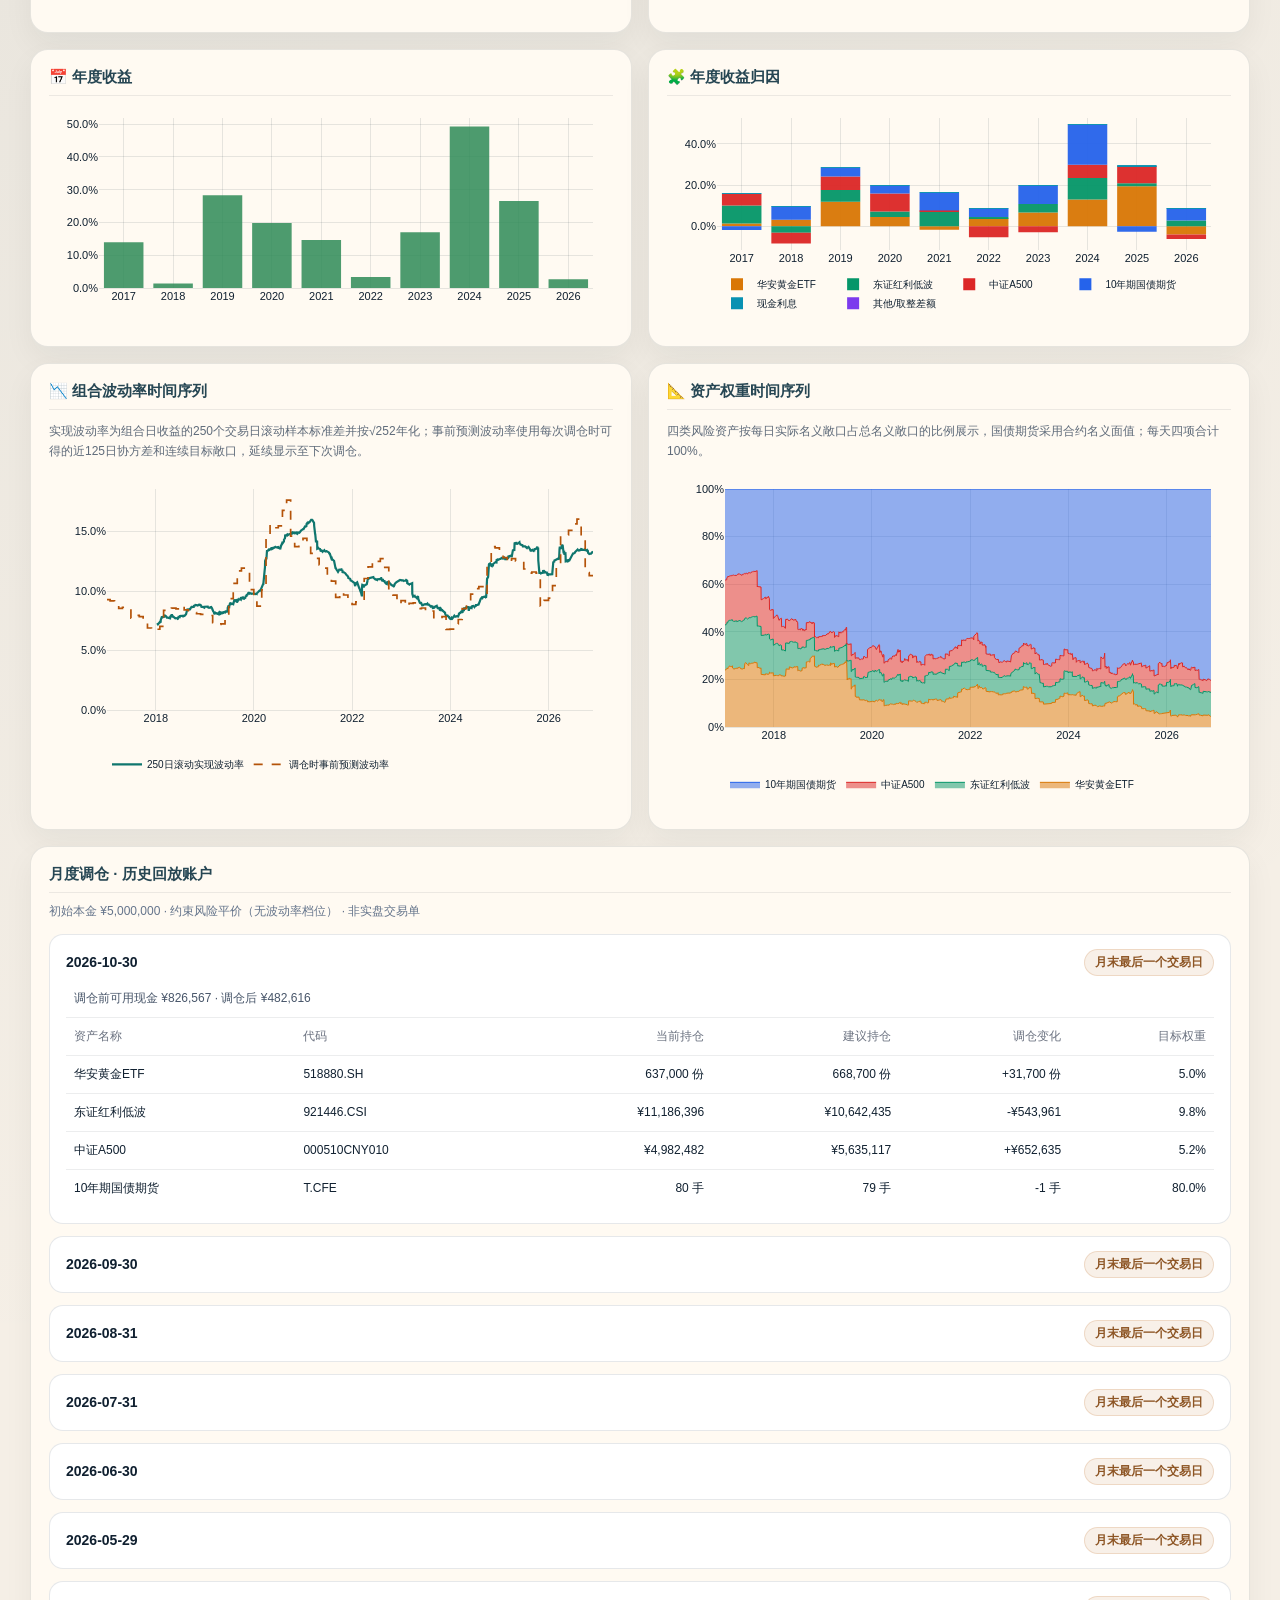
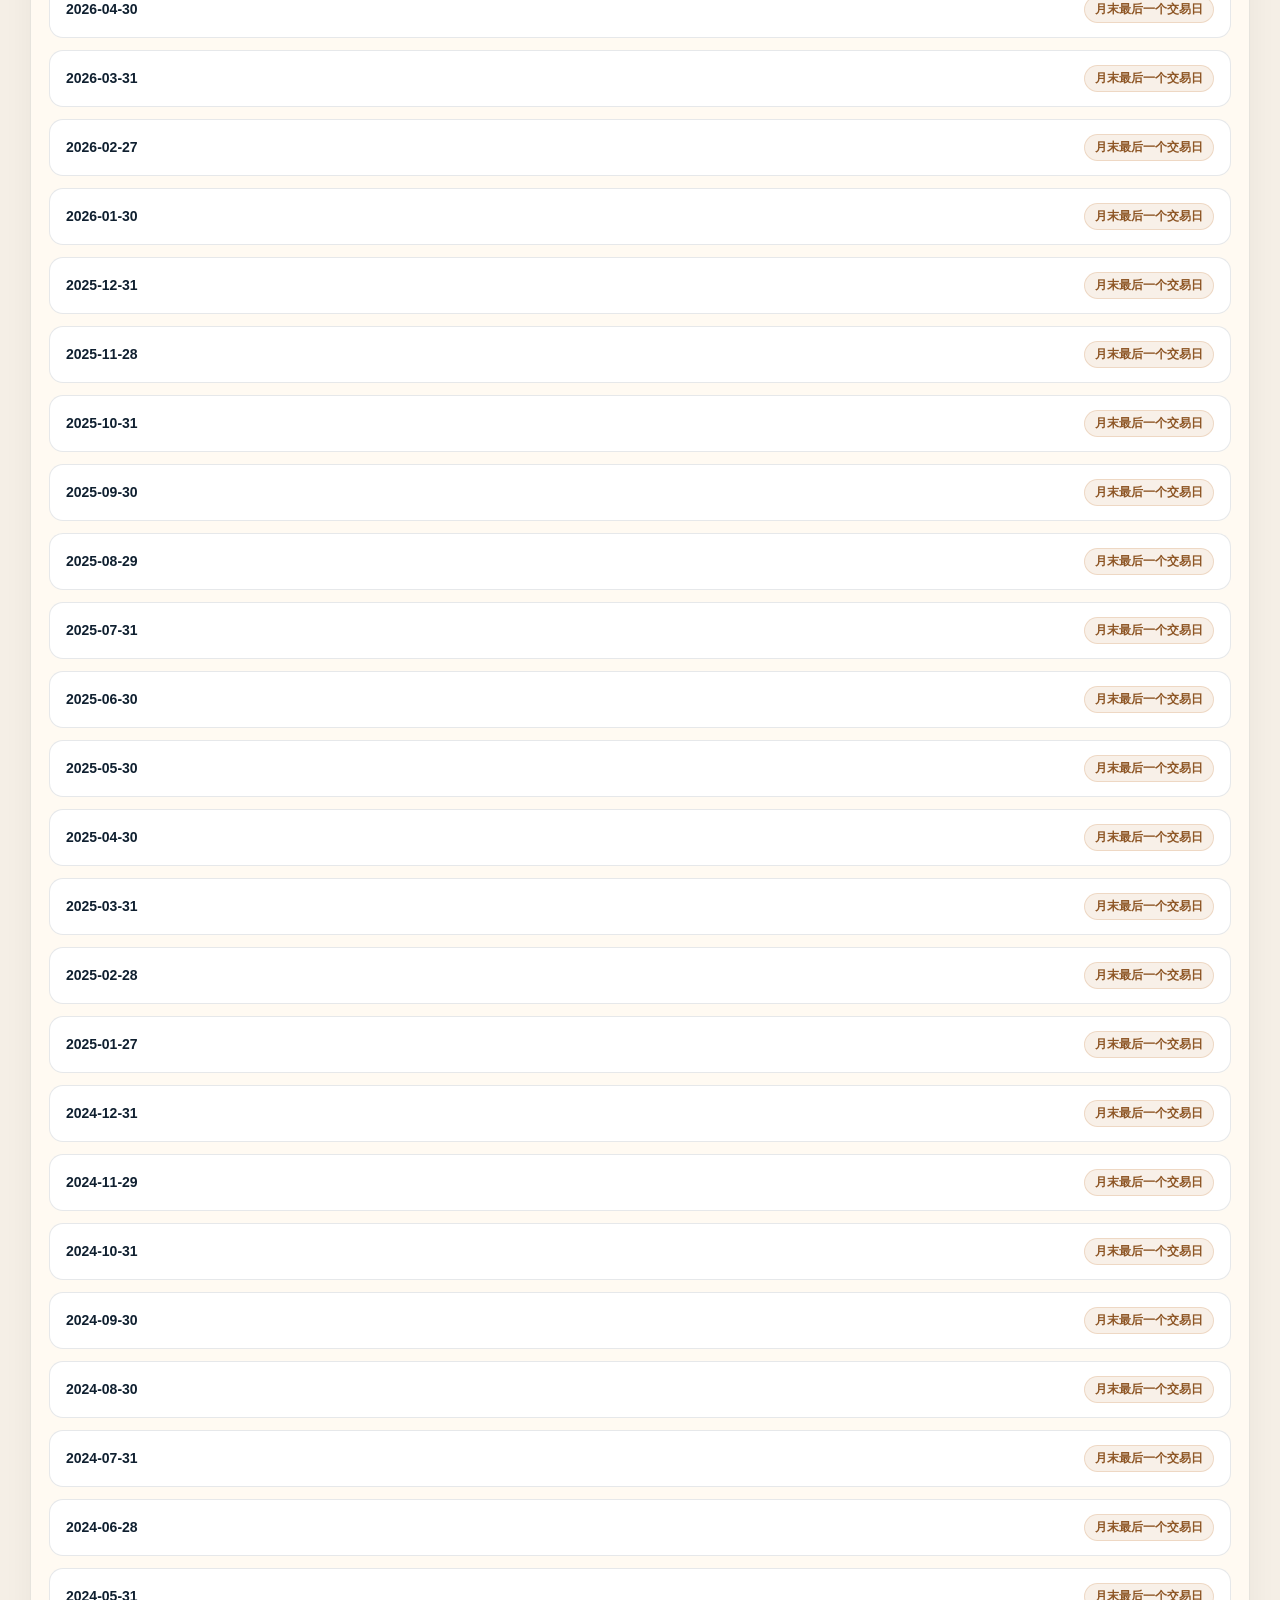
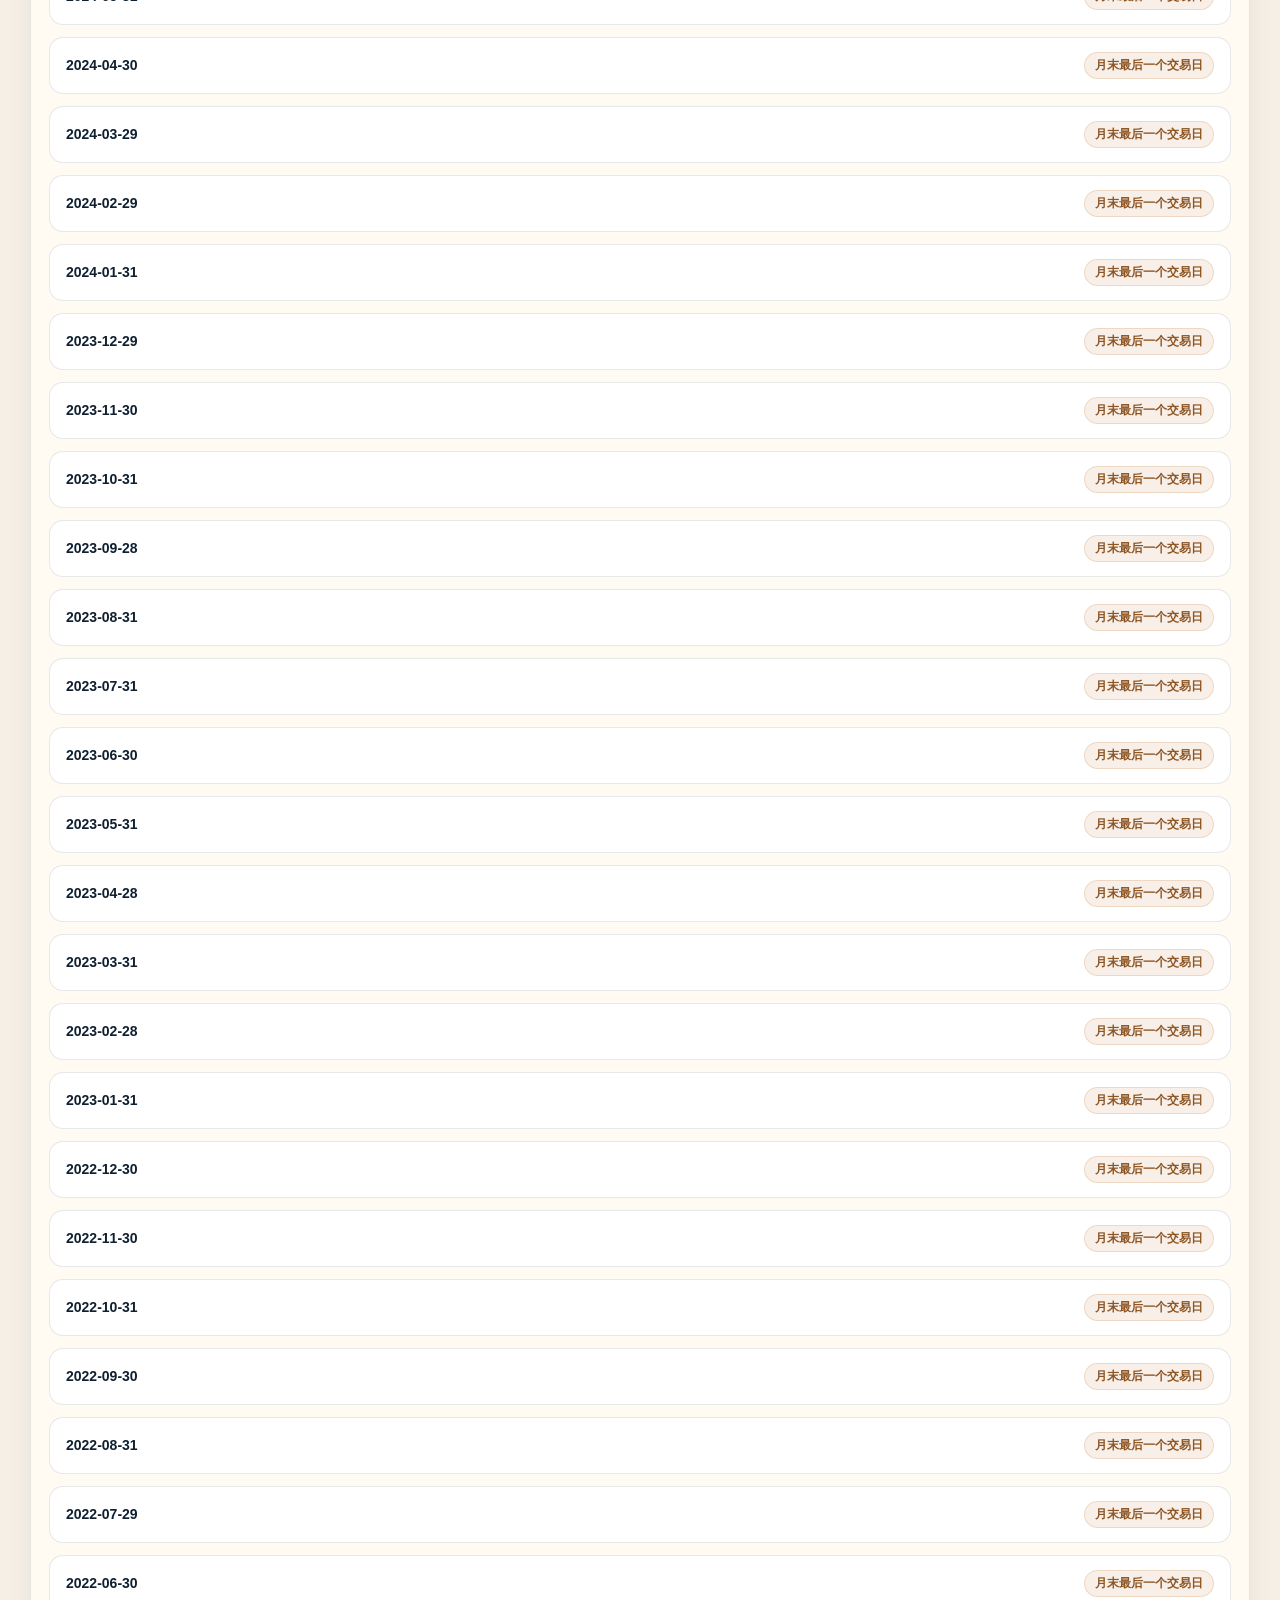
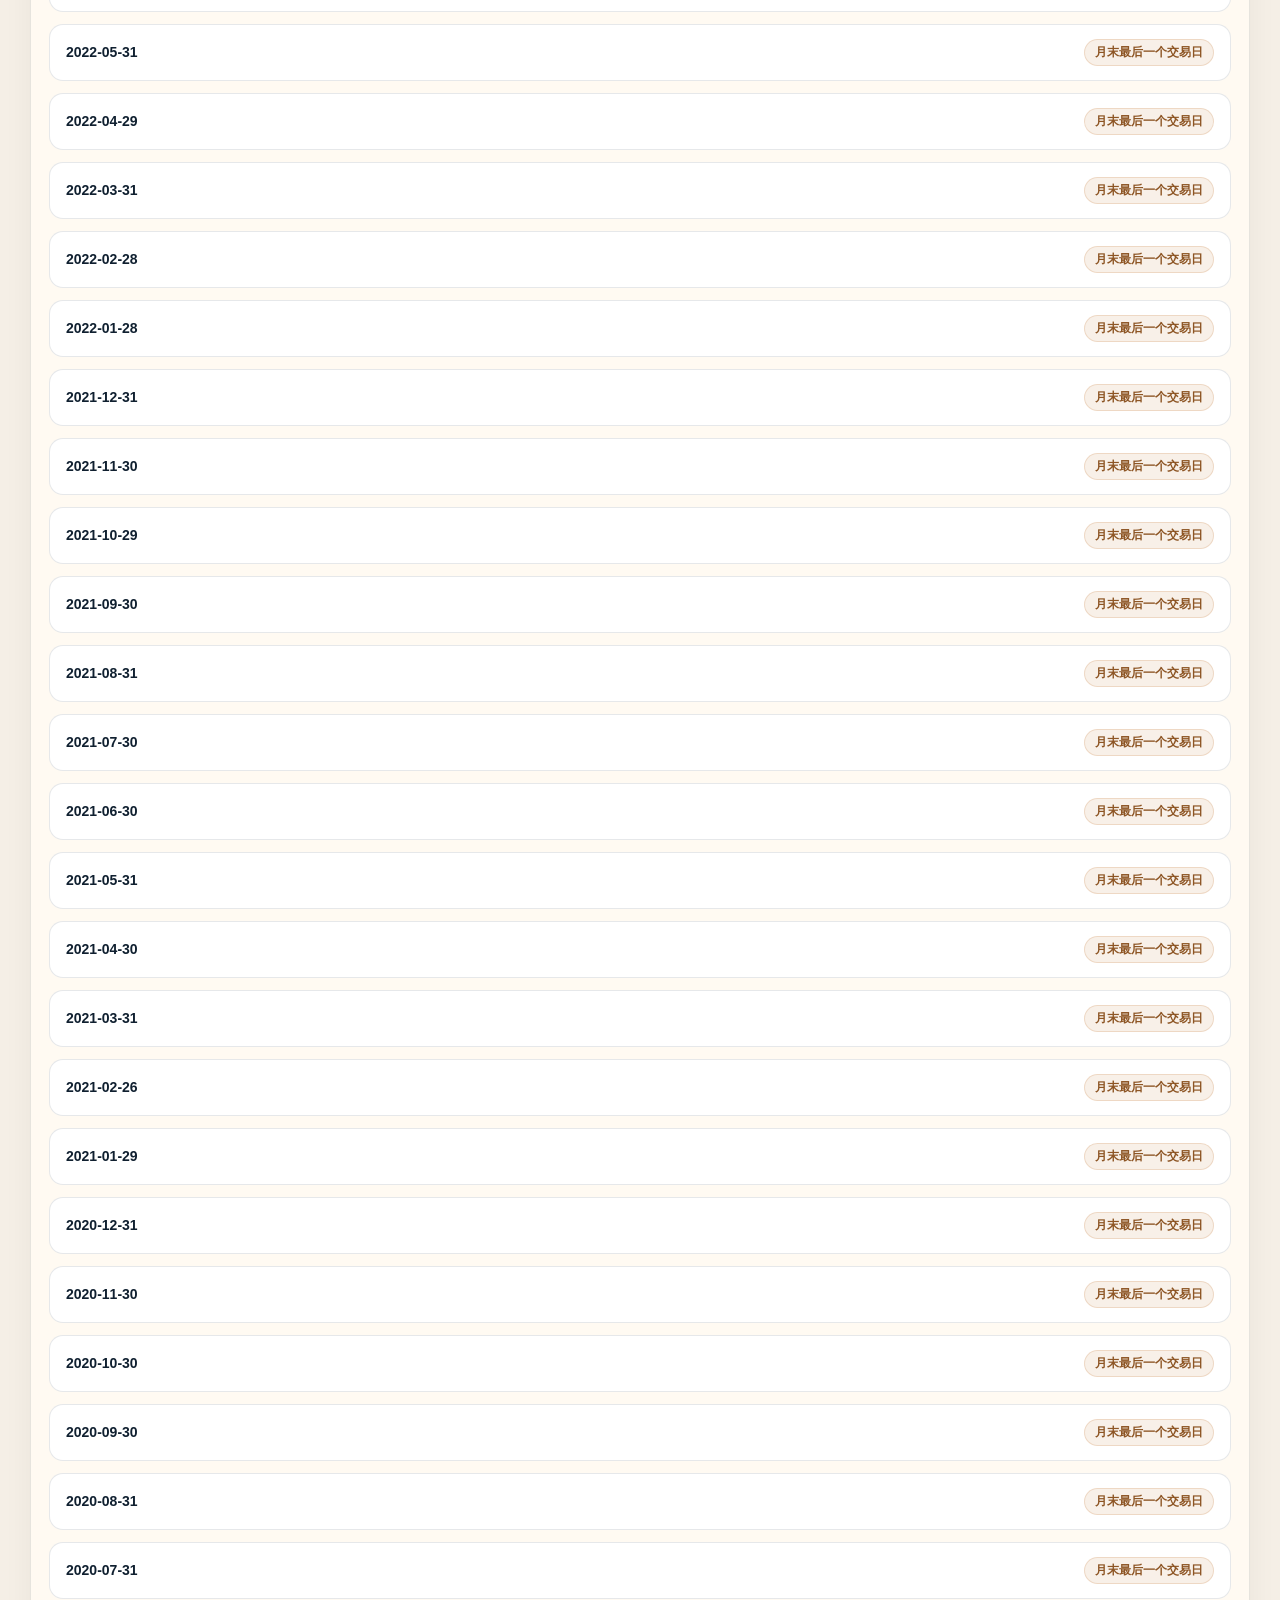
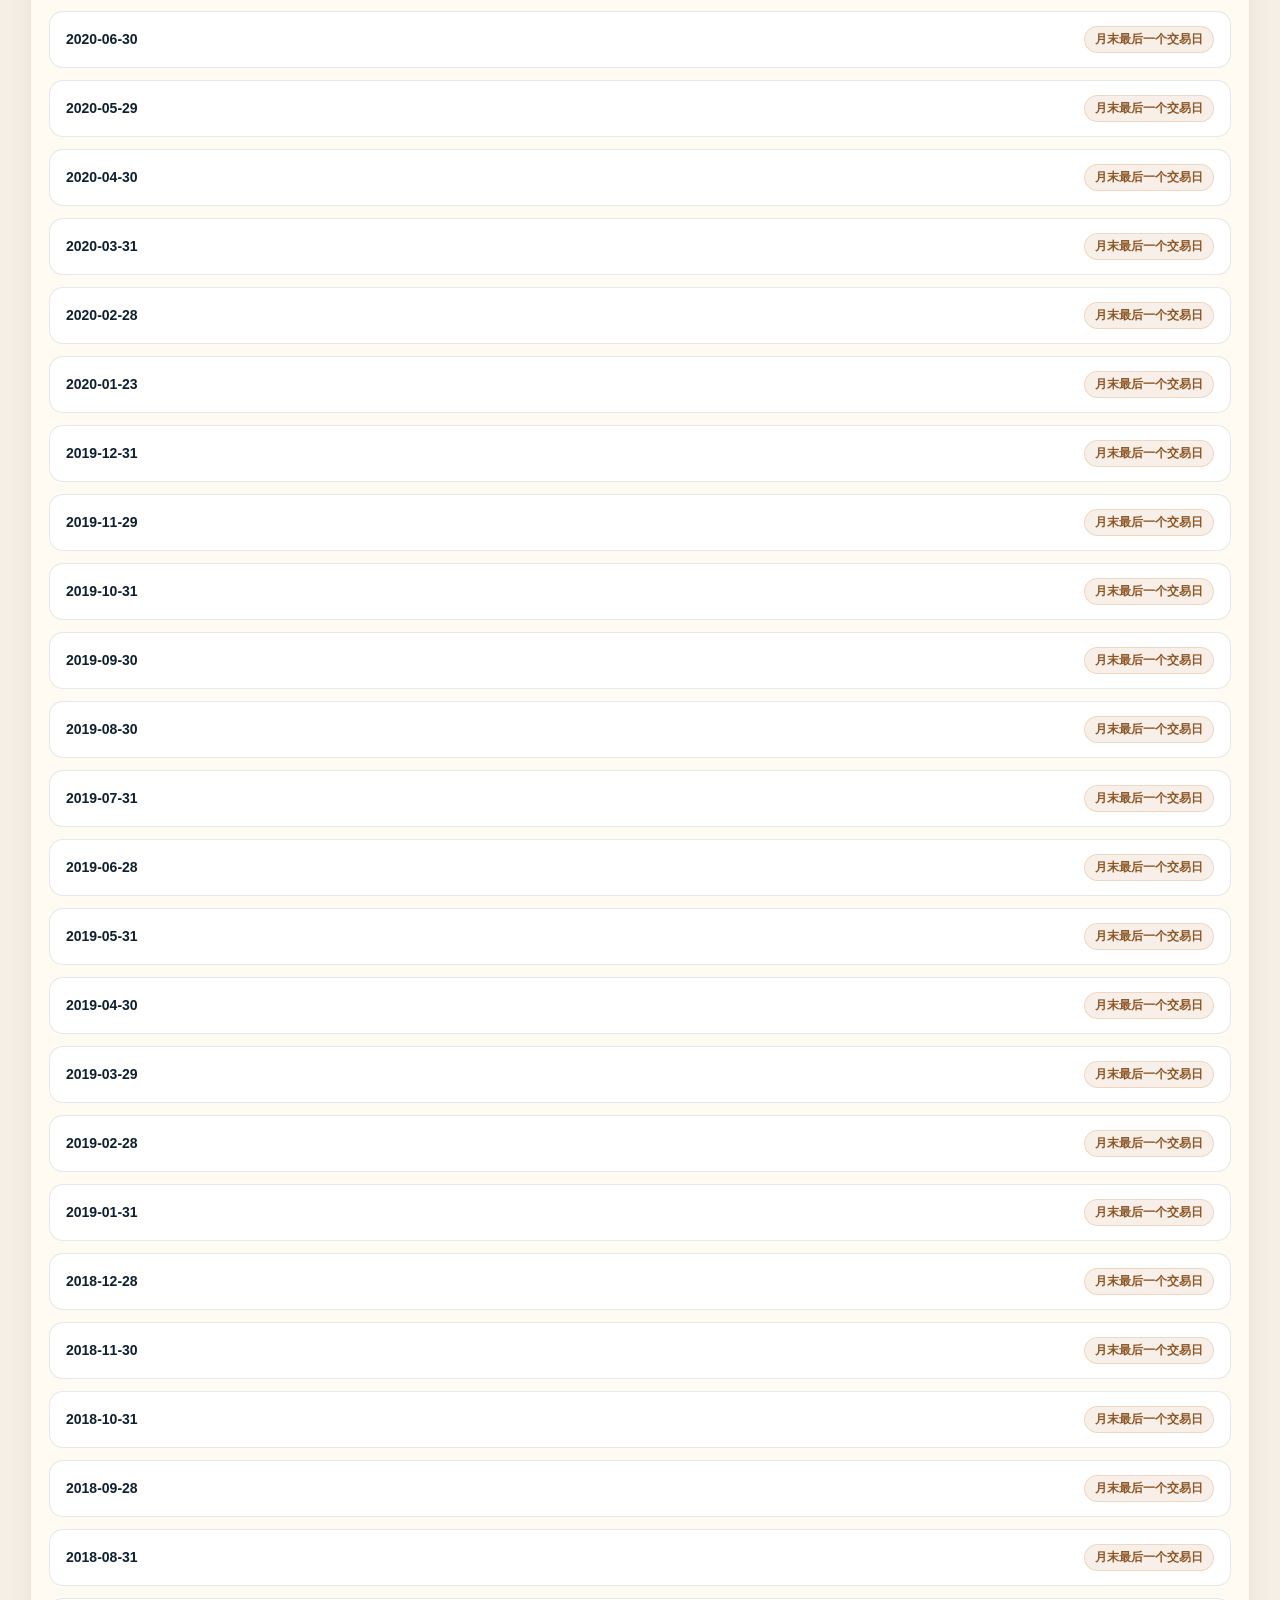
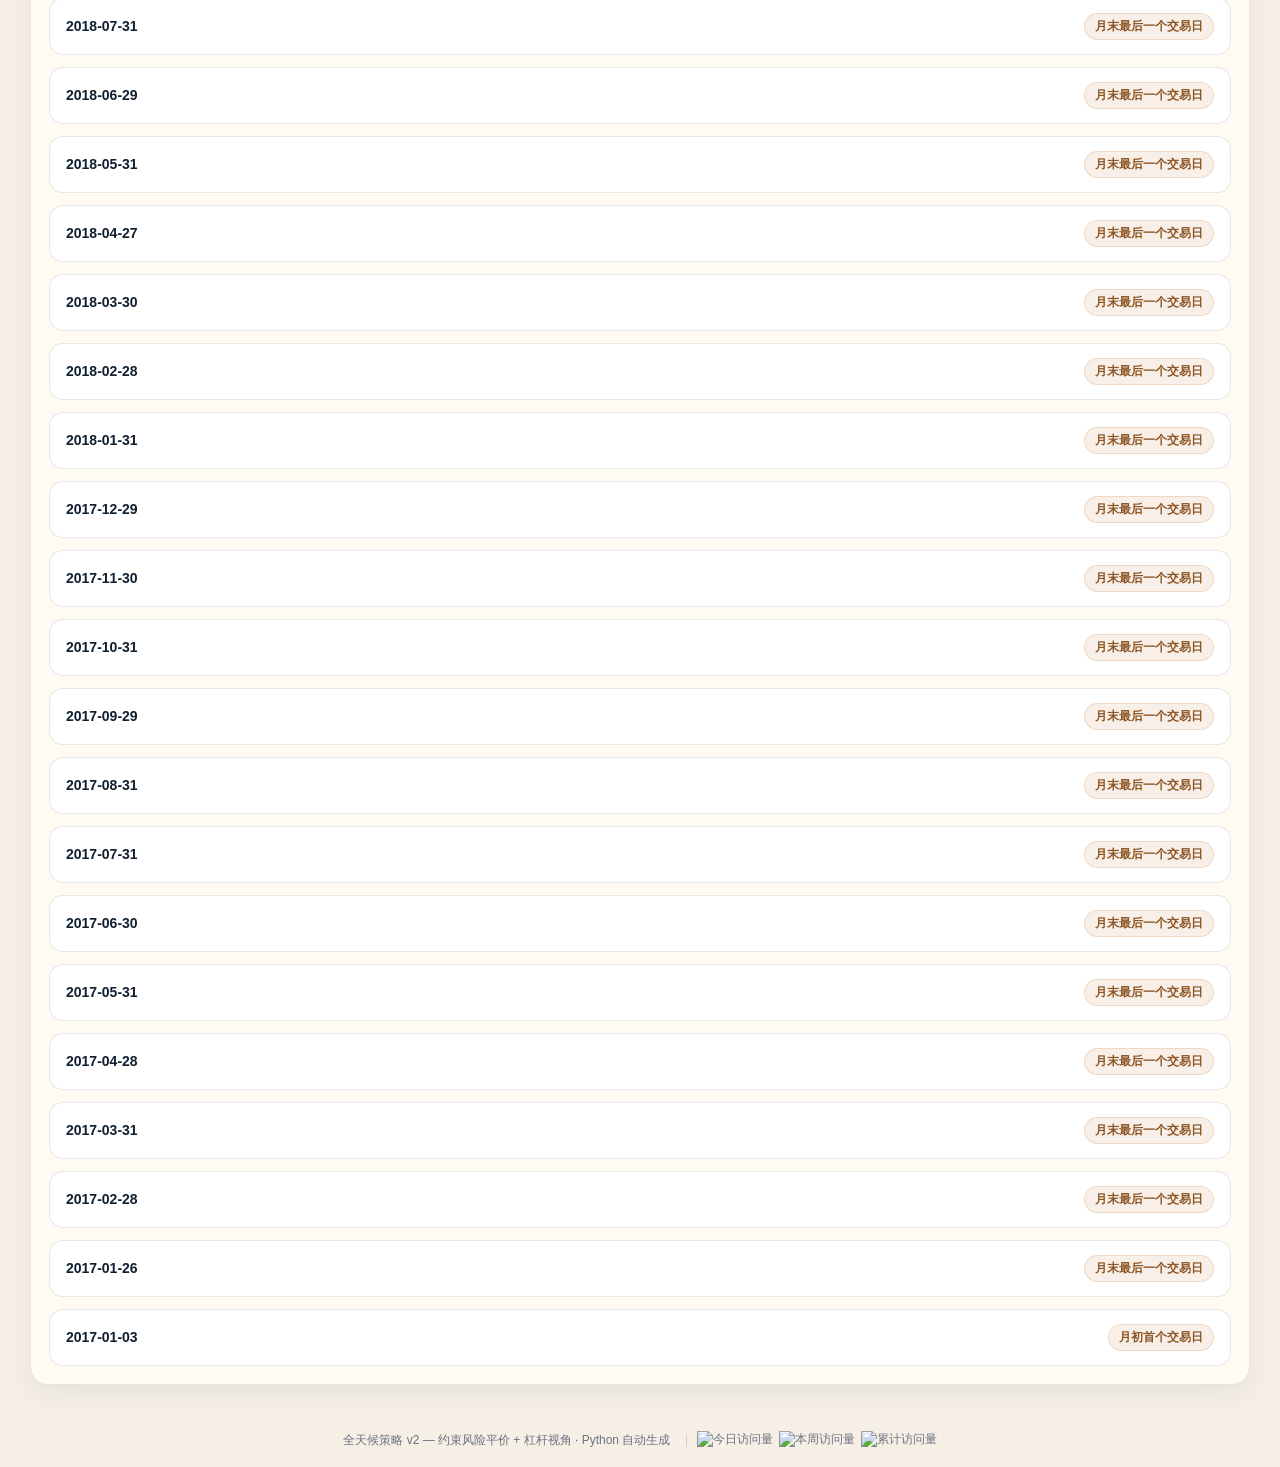
==== commit 24d2646a: "Publish_AllWeather_dashboard" ====
--- a/index.html
+++ b/index.html
@@ -495,7 +495,7 @@
 <div class="header">
     <h1 id="dashboard-title">📊 约束风险平价 v2 — 成立于 2017 年</h1>
     <div id="dashboard-date" class="date">
-        策略成立日: 2017-01-01 · 数据截至: 2026-11-20 · 生成时间: 2026-11-21 20:01
+        策略成立日: 2017-01-01 · 数据截至: 2026-11-27 · 生成时间: 2026-11-27 21:59
     </div>
 </div>
 
@@ -511,23 +511,23 @@
 <div id="metrics-section" class="metrics-bar">
     <div class="metric">
         <div class="label">区间累计收益</div>
-        <div class="value negative">-1.37%</div>
+        <div class="value negative">-0.74%</div>
     </div>
     <div class="metric">
         <div class="label">年化收益</div>
-        <div class="value negative">-1.62%</div>
+        <div class="value negative">-0.85%</div>
     </div>
     <div class="metric">
         <div class="label">年化波动</div>
-        <div class="value neutral">13.51%</div>
+        <div class="value neutral">13.54%</div>
     </div>
     <div class="metric">
         <div class="label">夏普比率</div>
-        <div class="value neutral">-0.27</div>
+        <div class="value neutral">-0.21</div>
     </div>
     <div class="metric">
         <div class="label">最大回撤</div>
-        <div class="value negative">-9.10%</div>
+        <div class="value negative">-9.47%</div>
     </div>
     <div class="metric">
         <div class="label">VaR (95%)</div>
@@ -535,11 +535,11 @@
     </div>
     <div class="metric">
         <div class="label">名义杠杆</div>
-        <div class="value neutral">4.5x</div>
+        <div class="value neutral">4.4x</div>
     </div>
     <div class="metric">
         <div class="label">资金占用率</div>
-        <div class="value neutral">97.0%</div>
+        <div class="value neutral">97.3%</div>
     </div>
 </div>
 <div id="dashboard-loading" class="dashboard-loading" hidden>正在加载历史数据...</div>
@@ -683,9 +683,9 @@
 </script>
 
 <script>
-    const dashboardDataManifest = {"strategy_mode": "constrained", "default_year": "2017", "default_scenario": "base", "data_version": "20261121200144226988", "year_urls": {"2017": {"base": "data/risk-parity/2017.json"}, "2018": {"base": "data/risk-parity/2018.json"}, "2019": {"base": "data/risk-parity/2019.json"}, "2020": {"base": "data/risk-parity/2020.json"}, "2021": {"base": "data/risk-parity/2021.json"}, "2022": {"base": "data/risk-parity/2022.json"}, "2023": {"base": "data/risk-parity/2023.json"}, "2024": {"base": "data/risk-parity/2024.json"}, "2025": {"base": "data/risk-parity/2025.json"}, "2026": {"base": "data/risk-parity/2026.json"}}, "benchmark_url": "data/common/benchmark.json", "equity_bond_year_urls": {"2017": "data/common/equity-bond-futures/2017.json", "2018": "data/common/equity-bond-futures/2018.json", "2019": "data/common/equity-bond-futures/2019.json", "2020": "data/common/equity-bond-futures/2020.json", "2021": "data/common/equity-bond-futures/2021.json", "2022": "data/common/equity-bond-futures/2022.json", "2023": "data/common/equity-bond-futures/2023.json", "2024": "data/common/equity-bond-futures/2024.json", "2025": "data/common/equity-bond-futures/2025.json", "2026": "data/common/equity-bond-futures/2026.json"}};
+    const dashboardDataManifest = {"strategy_mode": "constrained", "default_year": "2017", "default_scenario": "base", "data_version": "20261127215951729760", "year_urls": {"2017": {"base": "data/risk-parity/2017.json"}, "2018": {"base": "data/risk-parity/2018.json"}, "2019": {"base": "data/risk-parity/2019.json"}, "2020": {"base": "data/risk-parity/2020.json"}, "2021": {"base": "data/risk-parity/2021.json"}, "2022": {"base": "data/risk-parity/2022.json"}, "2023": {"base": "data/risk-parity/2023.json"}, "2024": {"base": "data/risk-parity/2024.json"}, "2025": {"base": "data/risk-parity/2025.json"}, "2026": {"base": "data/risk-parity/2026.json"}}, "benchmark_url": "data/common/benchmark.json", "equity_bond_year_urls": {"2017": "data/common/equity-bond-futures/2017.json", "2018": "data/common/equity-bond-futures/2018.json", "2019": "data/common/equity-bond-futures/2019.json", "2020": "data/common/equity-bond-futures/2020.json", "2021": "data/common/equity-bond-futures/2021.json", "2022": "data/common/equity-bond-futures/2022.json", "2023": "data/common/equity-bond-futures/2023.json", "2024": "data/common/equity-bond-futures/2024.json", "2025": "data/common/equity-bond-futures/2025.json", "2026": "data/common/equity-bond-futures/2026.json"}};
     const embeddedYearPayloads = {"2017": {}, "2018": {}, "2019": {}, "2020": {}, "2021": {}, "2022": {}, "2023": {}, "2024": {}, "2025": {}, "2026": {}};
-    const calculatorPayloads = {"2017": {"latest_date": "2026-11-20", "latest_scaled_weights": {"518880.SH": 0.22685185185185197, "921446.CSI": 0.4445031809916966, "000510CNY010": 0.2360523745638588, "T.CFE": 3.6296296296296284}, "latest_target_weights": {"518880.SH": 0.050000000000000044, "921446.CSI": 0.09797212968796583, "000510CNY010": 0.05202787031203421, "T.CFE": 0.8}, "latest_target_risk_contributions": {"518880.SH": 0.27931292972561517, "921446.CSI": 0.2589546580123278, "000510CNY010": 0.25491781562012045, "T.CFE": 0.20681459664193658}, "latest_covariance_matrix": [[0.04458320038943794, 0.0022697699559079726, 0.013672170523037786, 0.0003497475098113941], [0.0022697699559079726, 0.018395458396651725, -0.005648096743944909, 8.787581143055855e-06], [0.013672170523037786, -0.005648096743944909, 0.05362814482287319, 0.00012388759777396473], [0.0003497475098113941, 8.787581143055855e-06, 0.00012388759777396473, 0.0001681552021406422]], "latest_base_forecast_volatility": 0.11263134247607184, "latest_volatility_scale": 1.0, "volatility_target": null, "latest_prices": {"518880.SH": 7.282, "921446.CSI": 6583.96, "000510CNY010": 6872.13, "T.CFE": 110.075}}, "2018": {"latest_date": "2026-11-20", "latest_scaled_weights": {"518880.SH": 0.22685185185185255, "921446.CSI": 0.444503180994037, "000510CNY010": 0.23605237456151795, "T.CFE": 3.629629629629626}, "latest_target_weights": {"518880.SH": 0.0500000000000002, "921446.CSI": 0.09797212968848172, "000510CNY010": 0.05202787031151829, "T.CFE": 0.7999999999999999}, "latest_target_risk_contributions": {"518880.SH": 0.2793129297257892, "921446.CSI": 0.25895465801626594, "000510CNY010": 0.2549178156156041, "T.CFE": 0.2068145966423407}, "latest_covariance_matrix": [[0.04458320038943794, 0.0022697699559079726, 0.013672170523037786, 0.0003497475098113941], [0.0022697699559079726, 0.018395458396651725, -0.005648096743944909, 8.787581143055855e-06], [0.013672170523037786, -0.005648096743944909, 0.05362814482287319, 0.00012388759777396473], [0.0003497475098113941, 8.787581143055855e-06, 0.00012388759777396473, 0.0001681552021406422]], "latest_base_forecast_volatility": 0.11263134247594077, "latest_volatility_scale": 1.0, "volatility_target": null, "latest_prices": {"518880.SH": 7.282, "921446.CSI": 6583.96, "000510CNY010": 6872.13, "T.CFE": 110.075}}, "2019": {"latest_date": "2026-11-20", "latest_scaled_weights": {"518880.SH": 0.226851851851852, "921446.CSI": 0.44450318099698777, "000510CNY010": 0.23605237455856787, "T.CFE": 3.629629629629629}, "latest_target_weights": {"518880.SH": 0.05000000000000004, "921446.CSI": 0.09797212968913202, "000510CNY010": 0.05202787031086803, "T.CFE": 0.8}, "latest_target_risk_contributions": {"518880.SH": 0.27931292972600624, "921446.CSI": 0.25895465802123063, "000510CNY010": 0.2549178156099123, "T.CFE": 0.2068145966428507}, "latest_covariance_matrix": [[0.04458320038943794, 0.0022697699559079726, 0.013672170523037786, 0.0003497475098113941], [0.0022697699559079726, 0.018395458396651725, -0.005648096743944909, 8.787581143055855e-06], [0.013672170523037786, -0.005648096743944909, 0.05362814482287319, 0.00012388759777396473], [0.0003497475098113941, 8.787581143055855e-06, 0.00012388759777396473, 0.0001681552021406422]], "latest_base_forecast_volatility": 0.1126313424757755, "latest_volatility_scale": 1.0, "volatility_target": null, "latest_prices": {"518880.SH": 7.282, "921446.CSI": 6583.96, "000510CNY010": 6872.13, "T.CFE": 110.075}}, "2020": {"latest_date": "2026-11-20", "latest_scaled_weights": {"518880.SH": 0.22685185185185203, "921446.CSI": 0.4445031809935606, "000510CNY010": 0.23605237456199465, "T.CFE": 3.6296296296296284}, "latest_target_weights": {"518880.SH": 0.050000000000000065, "921446.CSI": 0.09797212968837668, "000510CNY010": 0.052027870311623335, "T.CFE": 0.8}, "latest_target_risk_contributions": {"518880.SH": 0.27931292972575317, "921446.CSI": 0.25895465801546436, "000510CNY010": 0.2549178156165239, "T.CFE": 0.20681459664225862}, "latest_covariance_matrix": [[0.04458320038943794, 0.0022697699559079726, 0.013672170523037786, 0.0003497475098113941], [0.0022697699559079726, 0.018395458396651725, -0.005648096743944909, 8.787581143055855e-06], [0.013672170523037786, -0.005648096743944909, 0.05362814482287319, 0.00012388759777396473], [0.0003497475098113941, 8.787581143055855e-06, 0.00012388759777396473, 0.0001681552021406422]], "latest_base_forecast_volatility": 0.11263134247596743, "latest_volatility_scale": 1.0, "volatility_target": null, "latest_prices": {"518880.SH": 7.282, "921446.CSI": 6583.96, "000510CNY010": 6872.13, "T.CFE": 110.075}}, "2021": {"latest_date": "2026-11-20", "latest_scaled_weights": {"518880.SH": 0.22685185185185205, "921446.CSI": 0.4445031809939953, "000510CNY010": 0.23605237456156003, "T.CFE": 3.629629629629626}, "latest_target_weights": {"518880.SH": 0.05000000000000009, "921446.CSI": 0.09797212968847252, "000510CNY010": 0.052027870311527565, "T.CFE": 0.7999999999999999}, "latest_target_risk_contributions": {"518880.SH": 0.2793129297257853, "921446.CSI": 0.2589546580161957, "000510CNY010": 0.2549178156156854, "T.CFE": 0.20681459664233348}, "latest_covariance_matrix": [[0.04458320038943794, 0.0022697699559079726, 0.013672170523037786, 0.0003497475098113941], [0.0022697699559079726, 0.018395458396651725, -0.005648096743944909, 8.787581143055855e-06], [0.013672170523037786, -0.005648096743944909, 0.05362814482287319, 0.00012388759777396473], [0.0003497475098113941, 8.787581143055855e-06, 0.00012388759777396473, 0.0001681552021406422]], "latest_base_forecast_volatility": 0.11263134247594306, "latest_volatility_scale": 1.0, "volatility_target": null, "latest_prices": {"518880.SH": 7.282, "921446.CSI": 6583.96, "000510CNY010": 6872.13, "T.CFE": 110.075}}, "2022": {"latest_date": "2026-11-20", "latest_scaled_weights": {"518880.SH": 0.22685185185185203, "921446.CSI": 0.44450318099293, "000510CNY010": 0.23605237456262546, "T.CFE": 3.6296296296296284}, "latest_target_weights": {"518880.SH": 0.05000000000000006, "921446.CSI": 0.09797212968823767, "000510CNY010": 0.05202787031176236, "T.CFE": 0.8}, "latest_target_risk_contributions": {"518880.SH": 0.2793129297257065, "921446.CSI": 0.25895465801440304, "000510CNY010": 0.25491781561774085, "T.CFE": 0.20681459664214963}, "latest_covariance_matrix": [[0.04458320038943794, 0.0022697699559079726, 0.013672170523037786, 0.0003497475098113941], [0.0022697699559079726, 0.018395458396651725, -0.005648096743944909, 8.787581143055855e-06], [0.013672170523037786, -0.005648096743944909, 0.05362814482287319, 0.00012388759777396473], [0.0003497475098113941, 8.787581143055855e-06, 0.00012388759777396473, 0.0001681552021406422]], "latest_base_forecast_volatility": 0.11263134247600277, "latest_volatility_scale": 1.0, "volatility_target": null, "latest_prices": {"518880.SH": 7.282, "921446.CSI": 6583.96, "000510CNY010": 6872.13, "T.CFE": 110.075}}, "2023": {"latest_date": "2026-11-20", "latest_scaled_weights": {"518880.SH": 0.2268518518518523, "921446.CSI": 0.4445031809901108, "000510CNY010": 0.23605237456544442, "T.CFE": 3.629629629629629}, "latest_target_weights": {"518880.SH": 0.050000000000000114, "921446.CSI": 0.09797212968761629, "000510CNY010": 0.052027870312383685, "T.CFE": 0.8}, "latest_target_risk_contributions": {"518880.SH": 0.2793129297254984, "921446.CSI": 0.2589546580096594, "000510CNY010": 0.25491781562317956, "T.CFE": 0.20681459664166252}, "latest_covariance_matrix": [[0.04458320038943794, 0.0022697699559079726, 0.013672170523037786, 0.0003497475098113941], [0.0022697699559079726, 0.018395458396651725, -0.005648096743944909, 8.787581143055855e-06], [0.013672170523037786, -0.005648096743944909, 0.05362814482287319, 0.00012388759777396473], [0.0003497475098113941, 8.787581143055855e-06, 0.00012388759777396473, 0.0001681552021406422]], "latest_base_forecast_volatility": 0.1126313424761607, "latest_volatility_scale": 1.0, "volatility_target": null, "latest_prices": {"518880.SH": 7.282, "921446.CSI": 6583.96, "000510CNY010": 6872.13, "T.CFE": 110.075}}, "2024": {"latest_date": "2026-11-20", "latest_scaled_weights": {"518880.SH": 0.24137396443778478, "921446.CSI": 0.47814746707808087, "000510CNY010": 0.25854147458224147, "T.CFE": 0.09685469509464034}, "latest_target_weights": {"518880.SH": 0.22455113226348886, "921446.CSI": 0.44482243713147884, "000510CNY010": 0.24052213332013483, "T.CFE": 0.09010429728489763}, "latest_target_risk_contributions": {"518880.SH": 0.33083760890764646, "921446.CSI": 0.33519227088393777, "000510CNY010": 0.33279082902565527, "T.CFE": 0.0011792911827605641}, "latest_covariance_matrix": [[0.04458320038943794, 0.0022697699559079726, 0.013672170523037786, 0.0003497475098113941], [0.0022697699559079726, 0.018395458396651725, -0.005648096743944909, 8.787581143055855e-06], [0.013672170523037786, -0.005648096743944909, 0.05362814482287319, 0.00012388759777396473], [0.0003497475098113941, 8.787581143055855e-06, 0.00012388759777396473, 0.0001681552021406422]], "latest_base_forecast_volatility": 0.10605043324548714, "latest_volatility_scale": 1.0, "volatility_target": null, "latest_prices": {"518880.SH": 7.282, "921446.CSI": 6583.96, "000510CNY010": 6872.13, "T.CFE": 110.075}}, "2025": {"latest_date": "2026-11-20", "latest_scaled_weights": {"518880.SH": 0.24124231383836692, "921446.CSI": 0.47784493730766464, "000510CNY010": 0.25835389632161093, "T.CFE": 0.1279426266178679}, "latest_target_weights": {"518880.SH": 0.2182430387472875, "921446.CSI": 0.43228872045185235, "000510CNY010": 0.2337232573685537, "T.CFE": 0.11574498343230658}, "latest_target_risk_contributions": {"518880.SH": 0.33085900202084506, "921446.CSI": 0.33495395104076287, "000510CNY010": 0.33256977908859187, "T.CFE": 0.001617267849800174}, "latest_covariance_matrix": [[0.04458320038943794, 0.0022697699559079726, 0.013672170523037786, 0.0003497475098113941], [0.0022697699559079726, 0.018395458396651725, -0.005648096743944909, 8.787581143055855e-06], [0.013672170523037786, -0.005648096743944909, 0.05362814482287319, 0.00012388759777396473], [0.0003497475098113941, 8.787581143055855e-06, 0.00012388759777396473, 0.0001681552021406422]], "latest_base_forecast_volatility": 0.10602410586961875, "latest_volatility_scale": 1.0, "volatility_target": null, "latest_prices": {"518880.SH": 7.282, "921446.CSI": 6583.96, "000510CNY010": 6872.13, "T.CFE": 110.075}}, "2026": {"latest_date": "2026-11-20", "latest_scaled_weights": {"518880.SH": 0.226851851851852, "921446.CSI": 0.4445428571569829, "000510CNY010": 0.2360126983985725, "T.CFE": 3.629629629629628}, "latest_target_weights": {"518880.SH": 0.05000000000000006, "921446.CSI": 0.09798087463868199, "000510CNY010": 0.05201912536131805, "T.CFE": 0.8}, "latest_target_risk_contributions": {"518880.SH": 0.27931586025147126, "921446.CSI": 0.25902142102535786, "000510CNY010": 0.2548412684542716, "T.CFE": 0.20682145026889925}, "latest_covariance_matrix": [[0.04458320038943794, 0.0022697699559079726, 0.013672170523037786, 0.0003497475098113941], [0.0022697699559079726, 0.018395458396651725, -0.005648096743944909, 8.787581143055855e-06], [0.013672170523037786, -0.005648096743944909, 0.05362814482287319, 0.00012388759777396473], [0.0003497475098113941, 8.787581143055855e-06, 0.00012388759777396473, 0.0001681552021406422]], "latest_base_forecast_volatility": 0.11262912049066327, "latest_volatility_scale": 1.0, "volatility_target": null, "latest_prices": {"518880.SH": 7.282, "921446.CSI": 6583.96, "000510CNY010": 6872.13, "T.CFE": 110.075}}};
+    const calculatorPayloads = {"2017": {"latest_date": "2026-11-27", "latest_scaled_weights": {"518880.SH": 0.2268518518518522, "921446.CSI": 0.44492455162099515, "000510CNY010": 0.23563100393455996, "T.CFE": 3.6296296296296275}, "latest_target_weights": {"518880.SH": 0.05000000000000011, "921446.CSI": 0.09806500321442348, "000510CNY010": 0.05193499678557652, "T.CFE": 0.8}, "latest_target_risk_contributions": {"518880.SH": 0.2781183853870607, "921446.CSI": 0.25864918151105587, "000510CNY010": 0.2549043285856913, "T.CFE": 0.2083281045161922}, "latest_covariance_matrix": [[0.04458320038943794, 0.0022697699559079726, 0.013672170523037786, 0.00036063616349873095], [0.0022697699559079726, 0.018395458396651725, -0.005648096743944909, 1.4930539057261305e-05], [0.013672170523037786, -0.005648096743944909, 0.05362814482287319, 0.0001619981356653014], [0.00036063616349873095, 1.4930539057261305e-05, 0.0001619981356653014, 0.0001670277358226748]], "latest_base_forecast_volatility": 0.11299833491289342, "latest_volatility_scale": 1.0, "volatility_target": null, "latest_prices": {"518880.SH": 7.441, "921446.CSI": 6524.21, "000510CNY010": 7107.38, "T.CFE": 109.915}}, "2018": {"latest_date": "2026-11-27", "latest_scaled_weights": {"518880.SH": 0.22685185185185214, "921446.CSI": 0.4449245516186356, "000510CNY010": 0.23563100393691985, "T.CFE": 3.629629629629626}, "latest_target_weights": {"518880.SH": 0.0500000000000001, "921446.CSI": 0.09806500321390343, "000510CNY010": 0.051934996786096664, "T.CFE": 0.7999999999999999}, "latest_target_risk_contributions": {"518880.SH": 0.27811838538688166, "921446.CSI": 0.25864918150709637, "000510CNY010": 0.25490432859022344, "T.CFE": 0.20832810451579856}, "latest_covariance_matrix": [[0.04458320038943794, 0.0022697699559079726, 0.013672170523037786, 0.00036063616349873095], [0.0022697699559079726, 0.018395458396651725, -0.005648096743944909, 1.4930539057261305e-05], [0.013672170523037786, -0.005648096743944909, 0.05362814482287319, 0.0001619981356653014], [0.00036063616349873095, 1.4930539057261305e-05, 0.0001619981356653014, 0.0001670277358226748]], "latest_base_forecast_volatility": 0.11299833491302687, "latest_volatility_scale": 1.0, "volatility_target": null, "latest_prices": {"518880.SH": 7.441, "921446.CSI": 6524.21, "000510CNY010": 7107.38, "T.CFE": 109.915}}, "2019": {"latest_date": "2026-11-27", "latest_scaled_weights": {"518880.SH": 0.2268518518518522, "921446.CSI": 0.444924551625619, "000510CNY010": 0.23563100392993622, "T.CFE": 3.6296296296296253}, "latest_target_weights": {"518880.SH": 0.05000000000000012, "921446.CSI": 0.09806500321544265, "000510CNY010": 0.051934996784557416, "T.CFE": 0.7999999999999999}, "latest_target_risk_contributions": {"518880.SH": 0.2781183853874112, "921446.CSI": 0.25864918151881483, "000510CNY010": 0.2549043285768112, "T.CFE": 0.20832810451696282}, "latest_covariance_matrix": [[0.04458320038943794, 0.0022697699559079726, 0.013672170523037786, 0.00036063616349873095], [0.0022697699559079726, 0.018395458396651725, -0.005648096743944909, 1.4930539057261305e-05], [0.013672170523037786, -0.005648096743944909, 0.05362814482287319, 0.0001619981356653014], [0.00036063616349873095, 1.4930539057261305e-05, 0.0001619981356653014, 0.0001670277358226748]], "latest_base_forecast_volatility": 0.11299833491263192, "latest_volatility_scale": 1.0, "volatility_target": null, "latest_prices": {"518880.SH": 7.441, "921446.CSI": 6524.21, "000510CNY010": 7107.38, "T.CFE": 109.915}}, "2020": {"latest_date": "2026-11-27", "latest_scaled_weights": {"518880.SH": 0.2268518518518526, "921446.CSI": 0.44492455162578914, "000510CNY010": 0.23563100392976574, "T.CFE": 3.629629629629626}, "latest_target_weights": {"518880.SH": 0.05000000000000022, "921446.CSI": 0.09806500321548015, "000510CNY010": 0.05193499678451984, "T.CFE": 0.7999999999999999}, "latest_target_risk_contributions": {"518880.SH": 0.2781183853874247, "921446.CSI": 0.25864918151910027, "000510CNY010": 0.25490432857648376, "T.CFE": 0.20832810451699119}, "latest_covariance_matrix": [[0.04458320038943794, 0.0022697699559079726, 0.013672170523037786, 0.00036063616349873095], [0.0022697699559079726, 0.018395458396651725, -0.005648096743944909, 1.4930539057261305e-05], [0.013672170523037786, -0.005648096743944909, 0.05362814482287319, 0.0001619981356653014], [0.00036063616349873095, 1.4930539057261305e-05, 0.0001619981356653014, 0.0001670277358226748]], "latest_base_forecast_volatility": 0.11299833491262233, "latest_volatility_scale": 1.0, "volatility_target": null, "latest_prices": {"518880.SH": 7.441, "921446.CSI": 6524.21, "000510CNY010": 7107.38, "T.CFE": 109.915}}, "2021": {"latest_date": "2026-11-27", "latest_scaled_weights": {"518880.SH": 0.22685185185185205, "921446.CSI": 0.4449245516267428, "000510CNY010": 0.23563100392881253, "T.CFE": 3.6296296296296284}, "latest_target_weights": {"518880.SH": 0.050000000000000065, "921446.CSI": 0.0980650032156903, "000510CNY010": 0.05193499678430972, "T.CFE": 0.8}, "latest_target_risk_contributions": {"518880.SH": 0.2781183853874961, "921446.CSI": 0.25864918152070054, "000510CNY010": 0.25490432857465306, "T.CFE": 0.20832810451715045}, "latest_covariance_matrix": [[0.04458320038943794, 0.0022697699559079726, 0.013672170523037786, 0.00036063616349873095], [0.0022697699559079726, 0.018395458396651725, -0.005648096743944909, 1.4930539057261305e-05], [0.013672170523037786, -0.005648096743944909, 0.05362814482287319, 0.0001619981356653014], [0.00036063616349873095, 1.4930539057261305e-05, 0.0001619981356653014, 0.0001670277358226748]], "latest_base_forecast_volatility": 0.11299833491256839, "latest_volatility_scale": 1.0, "volatility_target": null, "latest_prices": {"518880.SH": 7.441, "921446.CSI": 6524.21, "000510CNY010": 7107.38, "T.CFE": 109.915}}, "2022": {"latest_date": "2026-11-27", "latest_scaled_weights": {"518880.SH": 0.22685185185185197, "921446.CSI": 0.4449245516242547, "000510CNY010": 0.2356310039313007, "T.CFE": 3.6296296296296284}, "latest_target_weights": {"518880.SH": 0.05000000000000005, "921446.CSI": 0.09806500321514189, "000510CNY010": 0.051934996784858134, "T.CFE": 0.8}, "latest_target_risk_contributions": {"518880.SH": 0.2781183853873074, "921446.CSI": 0.2586491815165254, "000510CNY010": 0.2549043285794317, "T.CFE": 0.2083281045167356}, "latest_covariance_matrix": [[0.04458320038943794, 0.0022697699559079726, 0.013672170523037786, 0.00036063616349873095], [0.0022697699559079726, 0.018395458396651725, -0.005648096743944909, 1.4930539057261305e-05], [0.013672170523037786, -0.005648096743944909, 0.05362814482287319, 0.0001619981356653014], [0.00036063616349873095, 1.4930539057261305e-05, 0.0001619981356653014, 0.0001670277358226748]], "latest_base_forecast_volatility": 0.1129983349127091, "latest_volatility_scale": 1.0, "volatility_target": null, "latest_prices": {"518880.SH": 7.441, "921446.CSI": 6524.21, "000510CNY010": 7107.38, "T.CFE": 109.915}}, "2023": {"latest_date": "2026-11-27", "latest_scaled_weights": {"518880.SH": 0.22685185185185192, "921446.CSI": 0.44492455162607825, "000510CNY010": 0.2356310039294771, "T.CFE": 3.629629629629628}, "latest_target_weights": {"518880.SH": 0.05000000000000004, "921446.CSI": 0.09806500321554383, "000510CNY010": 0.051934996784456205, "T.CFE": 0.8}, "latest_target_risk_contributions": {"518880.SH": 0.2781183853874455, "921446.CSI": 0.25864918151958544, "000510CNY010": 0.25490432857592943, "T.CFE": 0.20832810451703965}, "latest_covariance_matrix": [[0.04458320038943794, 0.0022697699559079726, 0.013672170523037786, 0.00036063616349873095], [0.0022697699559079726, 0.018395458396651725, -0.005648096743944909, 1.4930539057261305e-05], [0.013672170523037786, -0.005648096743944909, 0.05362814482287319, 0.0001619981356653014], [0.00036063616349873095, 1.4930539057261305e-05, 0.0001619981356653014, 0.0001670277358226748]], "latest_base_forecast_volatility": 0.11299833491260595, "latest_volatility_scale": 1.0, "volatility_target": null, "latest_prices": {"518880.SH": 7.441, "921446.CSI": 6524.21, "000510CNY010": 7107.38, "T.CFE": 109.915}}, "2024": {"latest_date": "2026-11-27", "latest_scaled_weights": {"518880.SH": 0.24134469794203312, "921446.CSI": 0.47813624283388256, "000510CNY010": 0.25850438551411886, "T.CFE": 0.10073368549828202}, "latest_target_weights": {"518880.SH": 0.2237326822876036, "921446.CSI": 0.44324447572424, "000510CNY010": 0.23964014974165188, "T.CFE": 0.09338269224650468}, "latest_target_risk_contributions": {"518880.SH": 0.33075171339789894, "921446.CSI": 0.3351496743270914, "000510CNY010": 0.33272955943466864, "T.CFE": 0.001369052840341116}, "latest_covariance_matrix": [[0.04458320038943794, 0.0022697699559079726, 0.013672170523037786, 0.00036063616349873095], [0.0022697699559079726, 0.018395458396651725, -0.005648096743944909, 1.4930539057261305e-05], [0.013672170523037786, -0.005648096743944909, 0.05362814482287319, 0.0001619981356653014], [0.00036063616349873095, 1.4930539057261305e-05, 0.0001619981356653014, 0.0001670277358226748]], "latest_base_forecast_volatility": 0.10605989217283156, "latest_volatility_scale": 1.0, "volatility_target": null, "latest_prices": {"518880.SH": 7.441, "921446.CSI": 6524.21, "000510CNY010": 7107.38, "T.CFE": 109.915}}, "2025": {"latest_date": "2026-11-27", "latest_scaled_weights": {"518880.SH": 0.24120932136620252, "921446.CSI": 0.47783402293281574, "000510CNY010": 0.2583110986418631, "T.CFE": 0.13227785295593406}, "latest_target_weights": {"518880.SH": 0.21737770454063332, "921446.CSI": 0.43062375230041927, "000510CNY010": 0.23278981658792977, "T.CFE": 0.11920872657101768}, "latest_target_risk_contributions": {"518880.SH": 0.33074829516273707, "921446.CSI": 0.33489571183636585, "000510CNY010": 0.3324964860230526, "T.CFE": 0.0018595069778444056}, "latest_covariance_matrix": [[0.04458320038943794, 0.0022697699559079726, 0.013672170523037786, 0.00036063616349873095], [0.0022697699559079726, 0.018395458396651725, -0.005648096743944909, 1.4930539057261305e-05], [0.013672170523037786, -0.005648096743944909, 0.05362814482287319, 0.0001619981356653014], [0.00036063616349873095, 1.4930539057261305e-05, 0.0001619981356653014, 0.0001670277358226748]], "latest_base_forecast_volatility": 0.10603760849966883, "latest_volatility_scale": 1.0, "volatility_target": null, "latest_prices": {"518880.SH": 7.441, "921446.CSI": 6524.21, "000510CNY010": 7107.38, "T.CFE": 109.915}}, "2026": {"latest_date": "2026-11-27", "latest_scaled_weights": {"518880.SH": 0.22685185185185203, "921446.CSI": 0.44496023746766517, "000510CNY010": 0.23559531808789033, "T.CFE": 3.6296296296296284}, "latest_target_weights": {"518880.SH": 0.05000000000000005, "921446.CSI": 0.09807286866634256, "000510CNY010": 0.05192713133365748, "T.CFE": 0.8}, "latest_target_risk_contributions": {"518880.SH": 0.27812108802492674, "921446.CSI": 0.2587090655321628, "000510CNY010": 0.2548357940845684, "T.CFE": 0.20833405235834207}, "latest_covariance_matrix": [[0.04458320038943794, 0.0022697699559079726, 0.013672170523037786, 0.00036063616349873095], [0.0022697699559079726, 0.018395458396651725, -0.005648096743944909, 1.4930539057261305e-05], [0.013672170523037786, -0.005648096743944909, 0.05362814482287319, 0.0001619981356653014], [0.00036063616349873095, 1.4930539057261305e-05, 0.0001619981356653014, 0.0001670277358226748]], "latest_base_forecast_volatility": 0.11299631728141318, "latest_volatility_scale": 1.0, "volatility_target": null, "latest_prices": {"518880.SH": 7.441, "921446.CSI": 6524.21, "000510CNY010": 7107.38, "T.CFE": 109.915}}};
     const yearPayloadCache = new Map();
     const assetDefinitions = [{"code": "518880.SH", "name": "华安黄金ETF", "type": "spot", "unit": "份", "margin_rate": 1.0, "multiplier": 1.0, "min_trade_unit": 100.0, "face_value": 0.0, "has_explicit_face_value": false, "cost_rate": 0.0}, {"code": "921446.CSI", "name": "东证红利低波", "type": "spot", "unit": "万元", "margin_rate": 1.0, "multiplier": 1.0, "min_trade_unit": 1.0, "face_value": 0.0, "has_explicit_face_value": false, "cost_rate": 0.0}, {"code": "000510CNY010", "name": "中证A500", "type": "spot", "unit": "万元", "margin_rate": 1.0, "multiplier": 1.0, "min_trade_unit": 1.0, "face_value": 0.0, "has_explicit_face_value": false, "cost_rate": 0.0}, {"code": "T.CFE", "name": "10年期国债期货", "type": "futures", "unit": "手", "margin_rate": 0.02, "multiplier": 10000.0, "min_trade_unit": 1.0, "face_value": 0.0, "has_explicit_face_value": false, "cost_rate": 0.0}];
     const calculatorStrategyMode = "constrained";
@@ -887,7 +887,7 @@
 <script>
     const defaultYearKey = String(2017);
     let benchmarkPayload = {};
-    let equityBondFuturesPayload = {"source": {"equity": "中证A500全收益指数 000510CNY010（项目行情文件）", "bond_futures": "10年期国债期货主力连续 T.CFE（新浪原始价与项目复权序列）"}, "lookback": 125, "method": "两资产逆波动权重（等风险贡献）", "rebalance": "月末最后一个交易日", "cash_yield": 0.02, "futures_multiplier": 10000.0, "margin_rate": 0.02, "bond_vol_scale": 1.0, "source_latest_date": "2026-11-20", "years": {}};
+    let equityBondFuturesPayload = {"source": {"equity": "中证A500全收益指数 000510CNY010（项目行情文件）", "bond_futures": "10年期国债期货主力连续 T.CFE（新浪原始价与项目复权序列）"}, "lookback": 125, "method": "两资产逆波动权重（等风险贡献）", "rebalance": "月末最后一个交易日", "cash_yield": 0.02, "futures_multiplier": 10000.0, "margin_rate": 0.02, "bond_vol_scale": 1.0, "source_latest_date": "2026-11-27", "years": {}};
     const strategyTitle = "约束风险平价 v2";
     const strategyDocumentTitle = "约束风险平价";
     const metricsSection = document.getElementById('metrics-section');
@@ -1671,7 +1671,7 @@
             const scenarioLabel = calculatorStrategyMode === 'strict'
                 ? (selectedVolatilityTarget === null ? '不限制波动率' : `${fmtPct(selectedVolatilityTarget, 0)}波动率上限`)
                 : '约束风险平价';
-            dashboardDate.innerText = `策略成立日: ${state.selectedYear}-01-01 · 历史口径: ${scenarioLabel} · 数据截至: ${state.latestDate} · 生成时间: 2026-11-21 20:01`;
+            dashboardDate.innerText = `策略成立日: ${state.selectedYear}-01-01 · 历史口径: ${scenarioLabel} · 数据截至: ${state.latestDate} · 生成时间: 2026-11-27 21:59`;
         }
         document.title = `${strategyDocumentTitle} — 成立于 ${state.selectedYear} 年`;
 
